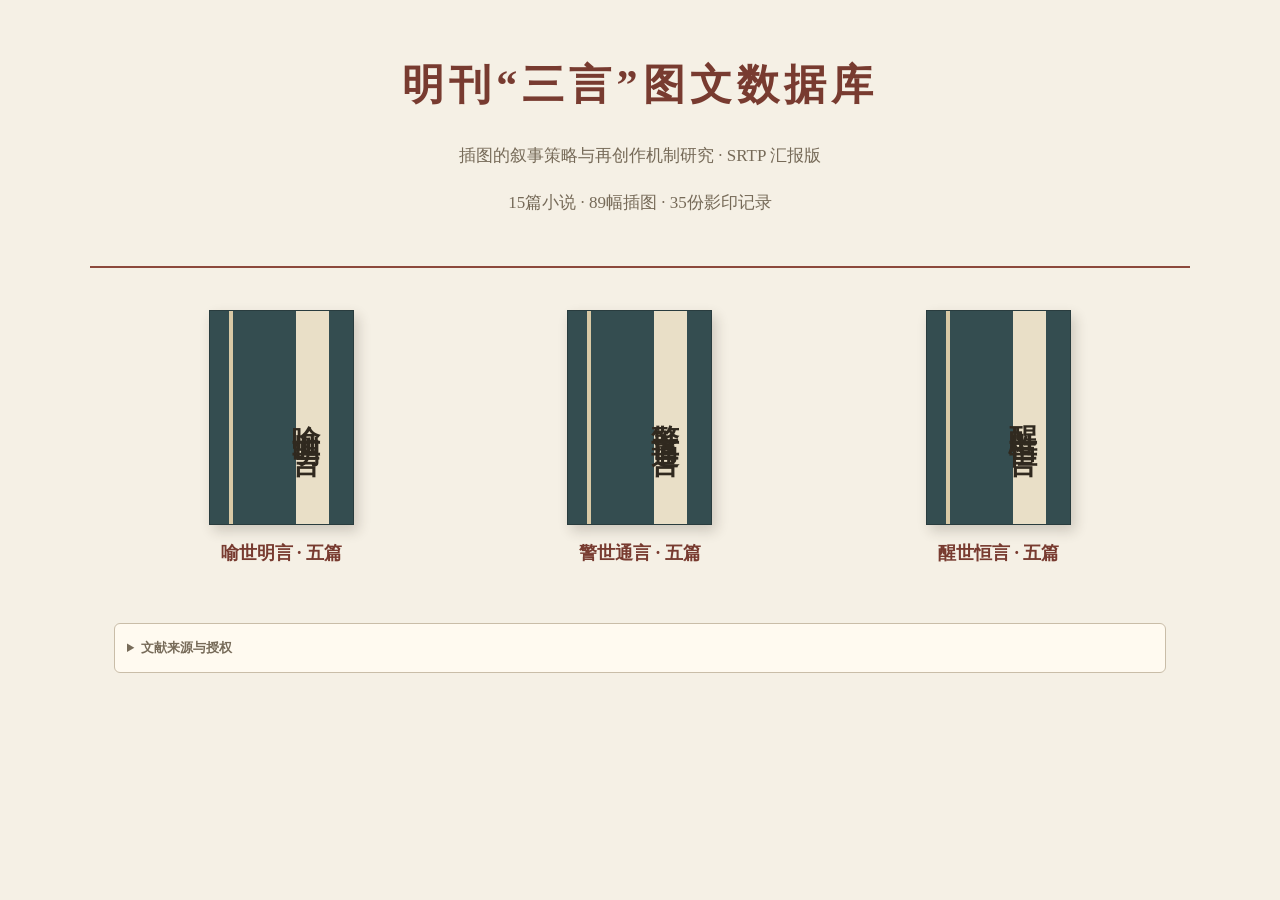
==== index.html @ 22da7fe9 "Remove remote facsimile reading embeds and links" ====
<!doctype html><html lang="zh-CN"><meta charset="utf-8"><meta name="viewport" content="width=device-width,initial-scale=1"><title>明刊三言图文数据库 · 汇报版</title><style>body{margin:0;background:#f5f0e5;color:#30291f;font:17px/1.8 Georgia,"Songti SC",SimSun,serif}header,main,footer{max-width:1200px;margin:auto;padding:24px}header{border-bottom:2px solid #8c493c}h1,h2,h3{color:#783b30}a{color:#783b30}details{border:1px solid #c9bda8;border-radius:6px;margin:12px 0;padding:12px;background:#fffaf0}summary{cursor:pointer;font-weight:bold} .gallery{display:grid;grid-template-columns:repeat(auto-fit,minmax(min(100%,300px),1fr));gap:16px}.plate{border:1px solid #d5c8b4;padding:12px;min-width:0}.plate img{width:100%;height:320px;object-fit:contain;background:#eee7d8}dl{font-size:14px}dt{font-weight:bold;float:left;clear:left;margin-right:8px}dd{margin:0 0 4px;overflow-wrap:anywhere}pre{white-space:pre-wrap;font:inherit;max-height:65vh;overflow:auto}nav a{margin-right:16px} .compare{display:flex;gap:12px;flex-wrap:wrap}.compare figure{flex:1;min-width:240px;margin:0}.compare img{width:100%;height:480px;object-fit:contain}select{max-width:100%;padding:8px} body{max-width:1100px;margin:auto} .story{scroll-margin-top:12px} .story>summary{font-size:20px} .compare img{height:350px} .notice{font-size:14px} .plate img{height:250px} main{display:grid;grid-template-columns:repeat(3,minmax(0,1fr));gap:24px;align-items:start}header{text-align:center;padding:48px 20px 30px}header h1{font-size:clamp(26px,4vw,42px);letter-spacing:.12em;margin:0}header p{color:#766a58}details.book{border:0;background:transparent;padding:0;margin:0}details.book>summary{list-style:none;display:flex;align-items:center;flex-direction:column;gap:12px;padding:18px;cursor:pointer}details.book>summary::-webkit-details-marker{display:none}.cover{display:flex;align-items:center;justify-content:center;writing-mode:vertical-rl;letter-spacing:.25em;font-size:28px;color:#30291f;background:linear-gradient(90deg,#344d50 0 13%,#d9c9a5 13% 16%,#344d50 16% 60%,#e9dfc7 60% 83%,#344d50 83%);width:145px;height:215px;box-shadow:4px 6px 12px #30291f33;border:1px solid #293c3e;padding-left:48px;box-sizing:border-box}.booklabel{font-size:18px;color:#783b30}.book[open]{grid-column:1/-1}.book[open]>summary{flex-direction:row;justify-content:center}.book[open] .cover{width:60px;height:88px;font-size:15px;padding-left:17px}.story{background:#fffdf7;padding:18px;border-color:#ded3bf}.story>summary{color:#783b30}.story details{border:0;border-top:1px solid #e4dac9;background:transparent;border-radius:0;padding:12px 0}.story pre{max-height:none;line-height:2.05;letter-spacing:.025em;margin:18px auto;max-width:780px;overflow:visible}.credits{grid-column:1/-1;font-size:13px;color:#776b59}.gallery img,.compare img{cursor:zoom-in}dialog{border:0;background:#fffaf0;max-width:94vw;max-height:94vh;padding:12px}dialog img{max-width:88vw;max-height:85vh;object-fit:contain}dialog::backdrop{background:#000a}@media(max-width:600px){main{gap:6px;padding:12px}.cover{width:85px;height:130px;font-size:18px;padding-left:27px}.booklabel{font-size:13px}details.book>summary{padding:5px}.story{padding:10px}}</style><header><h1>明刊“三言”图文数据库</h1><p>插图的叙事策略与再创作机制研究 · SRTP 汇报版</p><p>15篇小说 · 89幅插图 · 35份影印记录</p></header><main><details class="book"><summary><span class="cover">喻世明言</span><span class="booklabel">喻世明言 · 五篇</span></summary><details class="story"><summary>蒋兴哥重会珍珠衫</summary><details open=""><summary>电子正文</summary><pre>仕至千鍾非貴，年過七十常稀，浮名身後有誰知？萬事空花遊戲。休逞少年狂蕩，莫貪花酒便宜。脫離煩惱是和非，隨分安閑得意。

這首詞名為《西江月》，是勸人安分守己，隨緣作樂，莫為「酒」、「色」、「財」、「氣」四字，損卻精神，虧了行止。求快活時非快活，得便宜處失便宜。說起那四字中，總到不得那「色」字利害。眼是情媒，心為慾種。起手時，牽腸掛肚；過後去，喪魄銷魂。假如牆花路柳，偶然適興，無損於事；若是生心設計，敗俗傷風，只圖自己一時歡樂，卻不顧他人的百年恩義－－假如你有嬌妻愛妾，別人調戲上了，你心下如何？古人有四句道得好：

人心或可昧，天道不差移。我不淫人婦，人不淫我妻。

看官，則今日我說「珍珠衫」這套詞話，可見果報不爽，好教少年子弟做個榜樣。

話中單表一人，姓蔣名德，小字興哥，乃湖廣襄陽府棗陽縣人氏。父親叫做蔣世澤，從小走熟廣東做客買賣。因為喪了妻房羅氏，止遺下這興哥，年方九歲，別無男女，這蔣世澤割捨不下，又絕不得廣東的衣食道路，千思百計，無可奈何，只得帶那九歲的孩子同行作伴，就教他學些乖巧。這孩子雖則年小，生得：

眉清目秀，齒白唇紅，行步端莊，言辭敏捷。聰明賽過讀書家，伶俐不輸長大漢。人人喚做粉孩兒，個個羨他無價寶。

蔣世澤怕人妒忌，一路上不說是嫡親兒子，只說是內侄羅小官人。原來羅家也是走廣東的，蔣家只走得一代，羅家倒走過三代了。那邊客店牙行，都與羅家世代相識，如自己親眷一般。這蔣世澤做客，起頭也還是丈人羅公領他走起的；因羅家近來屢次遭了屈官司，家道消乏，好幾年不曾走動。這些客店牙行見了蔣世澤，那一遍不動問羅家消息，好生牽掛！今番見蔣世澤帶個孩子到來，問知是羅家小官人，且是生得十分清秀，應對聰明，想著他祖父三輩交情，如今又是第四輩了，那一個不歡喜。

閒話休題。卻說蔣興哥跟隨父親做客，走了幾遍，學得伶俐乖巧，生意行中，百般都會，父親也喜不自勝。何期到一十七歲上，父親一病身亡。且喜剛在家中，還不做客途之鬼。興哥哭了一場，免不得揩乾淚眼，整理大事。殯殮之外，做些功德超度，自不必說。七七四十九日內，內外宗親，都來弔孝。本縣有個王公，正是興哥的新岳丈，也來上門祭奠。少不得蔣門親戚陪侍敘話，中間說起：興哥少年老成，這般大事，虧他獨力支持。因話隨話間，就有人攛掇道：「王老親翁，如今令愛也長成了，何不乘凶完配，教他夫婦作伴，也好過日。」王公未肯應承，當日相別去了。眾親戚等安葬事畢，又去攛掇興哥。興哥初時也不肯，卻被攛掇了幾番，自想孤身無伴，只得應允。央原媒人往王家去說，王公只是推辭，說道：「我家也要備些薄薄妝奩，一時如何來得？況且孝未期年，於禮有礙。便要成親，且待小祥之後再議。」媒人回話，興哥見他說得正理，也不相強。

光陰如箭，不覺周年已到。興哥祭過了父親靈位，換去粗麻衣服，再央媒人王家去說，方纔依允。不隔幾日，六禮完備，娶了新婦進門。有《西江月》為證：

孝幕翻成紅幕，色衣換去麻衣。畫樓結綵燭光輝，和巹花筵齊備。那羨妝奩富盛，難求麗色嬌妻。今宵雲雨足歡娛，來日人稱恭喜。

說這新婦是王公最幼之女，小名喚做三大兒；因他是七月七日生的，又喚做三巧兒。王公先前嫁過的兩個女兒，都是出色標致的。棗陽縣中，人人稱羨，造出四句口號，道是：

『天下婦人多，王家美色寡。有人娶著他，勝似為駙馬。』

常言道：『做買賣不著，只一時；討老婆不著，是一世。』若干官宦大戶人家，單揀門戶相當，或是貪他嫁資豐厚，不分皂白，定了親事。後來娶下一房奇醜的媳婦，十親九眷面前，出來相見，做公婆的好沒意思。又且丈夫心下不喜，未免私房走野。偏是醜婦極會管老公，若是一般見識的，便要反目；若使顧惜體面，讓他一兩遍，他就做大起來。有此數般不妙，所以蔣世澤聞知王公慣生得好女兒，從小便送過財禮，定下他幼女與兒子為婚。今日娶過門來，果然嬌姿艷質，說起來，比他兩個姊兒加倍標致。正是：

吳宮西子不如，楚國南威難賽。若比水月觀音，一樣燒香禮拜。

蔣興哥人才本自齊整，又娶得這房美色的渾家，分明是一對玉人，良工琢就，男歡女愛，比別個夫妻更勝十分。三朝之後，依先換了些淺色衣服，只推制中，不與外事，專在樓上與渾家成雙捉對，朝暮取樂。真個行坐不離，夢魂作伴。自古苦日難熬，歡時易過，暑往寒來，早已孝服完滿。起靈除孝，不在話下。

興哥一日間想起父親存日廣東生理，如今擔閣三年有餘了，那邊還放下許多客帳，不曾取得。夜間與渾家商議，欲要去走一遭。渾家初時也答應道「該去」，後來說到許多路程，恩愛夫妻，何忍分離？不覺兩淚交流。興哥也自割捨不得，兩下淒慘一場，又丟開了。如此已非一次。

光陰荏苒，不覺又捱過了二年。那時興哥決意要行，瞞過了渾家，在外面暗暗收拾行李。揀了個上吉的日期，五日前方對渾家說知，道：「常言『坐吃山空』，我夫妻兩口，也要成家立業，終不然拋了這行衣食道路？如今這二月天氣不寒不暖，不上路更待何時？」渾家料是留他不住了，只得問道：「丈夫此去幾時可回？」興哥道：「我這番出外，甚不得已，好歹一年便回，寧可第二遍多去幾時罷了。」渾家指著樓前一棵椿樹道：「明年此樹發芽，便盼著官人回也。」說罷，淚下如雨。興哥把衣袖替他揩拭，不覺自己眼淚也掛下來。兩下里怨離惜別，分外恩情，一言難盡。

到第五日，夫婦兩個啼啼哭哭，說了一夜的說話，索性不睡了。五更時分，興哥便起身收拾，將祖遺下的珍珠細軟，都交付與渾家收管。自己只帶得本錢銀兩、帳目底本及隨身衣服、鋪陳之類，又有預備下送禮的人事，都裝疊得停當。原有兩房家人，只帶一個後生些的去；留一個老成的在家，聽渾家使喚，買辦日用。兩個婆娘，專管廚下。又有兩個丫頭，一個叫晴雲，一個叫暖雪，專在樓中伏侍，不許遠離。吩咐停當了，對渾家說道：「娘子耐心度日。地方輕薄子弟不少，你又生得美貌，莫在門前窺瞰，招風攬火。」渾家道：「官人放心，早去早回。」兩下掩淚而別。正是：

世上萬般哀苦事，無非死別與生離。

興哥上路，心中只想著渾家，整日的不瞅不睬。不一日，到了廣東地方，下了客店。這夥舊時相識，都來會面，興哥送了些人事，排家的治酒接風，一連半月二十日，不得空閑。興哥在家時，原是淘虛了身子，一路受些勞碌，到此未免飲食不節，得了個瘧疾，一夏不好，秋間轉成水痢。每日請醫切脈，服藥調治，直延到秋盡，方得安痊。把買賣都擔閣了，眼見得一年回去不成。正是：

只為蠅頭微利，拋卻鴛被良緣。

興哥雖然想家，到得日久，索性把念頭放慢了。

不題興哥做客之事。且說這裏渾家王三巧兒，自從那日丈夫吩咐了，果然數月之內，目不窺戶，足不下樓。光陰似箭，不覺殘年將盡，家家戶戶，鬧轟轟的暖火盆，放爆竹，吃合家歡耍子。三巧兒觸景傷情，思想丈夫，這一夜好生淒楚！正合古人的四句詩，道是：

臘盡愁難盡，春歸人未歸。朝來嗔寂寞，不肯試新衣。

明日正月初一日，是個歲朝。晴雲、暖雪兩個丫頭，一力勸主母在前樓去看看街坊景象。原來蔣家住宅前後通連的兩帶樓房，第一帶臨著大街，第二帶方做臥室，三巧兒閒常只在第二帶中坐臥。這一日被丫頭們攛掇不過，只得從邊廂裏走過前樓，吩咐推開窗子，把帘兒放下，三口兒在帘內觀看。這日街坊上好不鬧雜！三巧兒道：「多少東行西走的人，偏沒個賣卦先生在內；若有時，喚他來卜問官人消息也好。」晴雲道：「今日是歲朝，人人要閑耍的，那個出來賣卦？」暖雪叫道：「娘限在我兩個身上，五日內包喚一個來占卦便了。」

到初四日早飯過後，暖雪下樓小解，忽聽得街上噹噹的敲響。響的這件東西，喚做「報君知」，是瞎子賣卦的行頭。暖雪等不及解完，慌忙檢了褲腰，跑出門外，叫住了瞎先生，撥轉腳頭，一口氣跑上樓來，報知主母。三巧兒吩咐：「喚在樓下坐啟內坐著，討他課錢。」通陳過了，走下樓梯，聽他剖斷。那瞎先生占成一卦，問是何用。那時廚下兩個婆娘，聽得熱鬧，也都跑將來了，替主母傳語道：「這卦是問行人的。」瞎先生道：「可是妻問夫麼？」婆娘道：「正是。」先生道：「青龍治世，財爻發動。若是妻問夫，行人在半途，金帛千箱有，風波一點無。青龍屬木，木旺於春，立春前後，已動身了。月盡月初，必然回家，更兼十分財采。」三巧兒叫買辦的，把三分銀子打發他去，歡天喜地，上樓去了。真所謂「望梅止渴」、「畫餅充饑」。

大凡人不做指望，倒也不在心上；一做指望，便癡心妄想，時刻難過。三巧兒只為信了賣卦先生之語，一心只想丈夫回來，從此時常走向前樓，在帘內東張西望。直到二月初旬，椿樹抽芽，不見些兒動靜。三巧兒思想丈夫臨行之約，愈加心慌，一日幾遍，向外探望。也是合當有事，遇著這個俊俏後生。正是：

有緣千里能相會，無緣對面不相逢。

這個俊俏後生是誰？原來不是本地，是徽州新安縣人氏，姓陳名商，小名叫做大喜哥，後來改口呼為大郎。年方二十四歲，且是生得一表人物，雖勝不得宋玉、潘安，也不在兩人之下。這大郎也是父母雙亡，湊了二三千金本錢，來走襄陽販糴些米豆之類，每年常走一遍。他下處自在城外，偶然這日進城來，要到大市街汪朝奉典鋪中問個家信。那典鋪正在蔣家對門，因此經過。你道怎生打扮？頭上帶一頂蘇樣的百柱騣帽，身上穿一件魚肚白的湖紗道袍，又恰好與蔣興哥平昔穿著相像。三巧兒遠遠瞧見，只道是他丈夫回了，揭開帘子，定睛而看。陳大郎抬頭，望見樓上一個年少的美婦人，目不轉睛的，只道心上歡喜了他，也對著樓上丟個眼色。誰知兩個都錯認了。三巧兒見不是丈夫，羞得兩頰通紅，忙忙把窗兒拽轉，跑在後樓，靠著牀沿上坐地，兀自心頭突突的跳一個不住。誰知陳大郎的一片精魂，早被婦人眼光兒攝上去了。回到下處，心心念念的放他不下，肚裏想道：「家中妻子，雖是有些顏色，怎比得婦人一半？欲待通個情款，爭奈無門可入。若得謀他一宿，就消花這些本錢，也不枉為人在世。」嘆了幾口氣，忽然想起大市街東巷，有個賣珠子的薛婆，曾與他做過交易。這婆子能言快語，況且日逐串街走巷，那一家不認得？須是與他商議，定有道理。

這一夜翻來覆去，勉強過了。次日起個清早，只推有事，討些涼水梳洗，取了一百兩銀子，兩大錠金子，急急的跑進城來。這叫做：

欲求生受用，須下死工夫。

陳大郎進城，一逕來到大市街東巷，去敲那薛婆的門。薛婆蓬著頭，正在天井裏揀珠子，聽得敲門，一頭收過珠包，一頭問道：「是誰？」纔聽說出「徽州陳」三字，慌忙開門請進，道：「老身未曾梳洗，不敢為禮了。大官人起得好早！有何貴幹？」陳大郎道：「特特而來，若遲時，怕不相遇。」薛婆道：「可是作成老身出脫些珍珠首飾麼？」陳大郎道：「珠子也要買，還有大買賣作成你。」薛婆道：「老身除了這一行貨，其餘都不熟慣。」陳大郎道：「這裏可說得話麼？」薛婆便把大門關上，請他到小閣兒坐著，問道：「大官人有何吩咐？」大郎見四下無人．便向衣袖裏摸出銀子，解開布包，攤在桌上，道：「這一百兩白銀，乾娘收過了，方纔敢說。」婆子不知高低，那里肯受。大郎道：「莫非嫌少？」慌忙又取出黃燦燦的兩錠金子，也放在桌上，道：「這十兩金子，一並奉納。若乾娘再不收時，便是故意推調了。今日是我來尋你，非是你來求我。只為這樁大買賣，不是老娘成不得，所以特地相求。便說做不成時，這金銀你只管受用；終不然我又來取討，日後再沒相會的時節了？我陳商不是恁般小樣的人！」看官，你說從來做牙婆的那個不貪錢鈔？見了這般黃白之物，如何不動火？薛婆當時滿臉堆下笑來，便道：「大官人休得錯怪，老身一生不曾要別人一厘一毫不明不白的錢財。今日既承大官人吩咐，老身權且留下；若是不能效勞，依舊奉納。」說罷，將金錠放銀包內，一齊包起，叫聲：「老身大膽了。」拿向臥房中藏過，忙踅出來，道：「大官人，老身且不敢稱謝，你且說甚麼買賣，用著老身之處？」大郎道：「急切要尋一件救命之寶，是處都無；只大市街上一家人家方有，特央乾娘去借借。」婆子笑將起來道：「又是作怪！老身在這條巷中住過二十多年，不曾聞大市街有甚救命之寶。大官人你說，有寶的還是誰家？」大郎道：「敝鄉里汪三朝奉典鋪對門高樓子內是何人之宅？」婆子想了一回，道：「這是本地蔣興哥家裏。他男子出外做客，一年多了，只有女眷在家。」大郎道：「我這救命之寶，正要問他女眷借借。」便把椅兒掇近了婆子身邊，向他訴出心腹，如此如此。婆子聽罷，連忙搖首道：「此事大難！蔣興哥新娶這房娘子，不上四年，夫妻兩個如魚似水，寸步不離。如今沒奈何出去了，這小娘子足不下樓，甚是貞節。因興哥做人有些古怪，容易嗔嫌，老身輩從不曾上他的階頭。連這小娘子面長面短，老身還不認得，如何應承得此事？方纔所賜，是老身薄福，受用不成了。」陳大郎聽說，慌忙雙膝跪下。婆子去扯他時，被他兩手拿住衣袖，緊緊按定在椅上，動彈不得。口裏說：「我陳商這條性命，都在乾娘身上。你是必思量個妙計，作成我入馬，救我殘生。事成之日，再有白金百兩相酬。若是推阻，即今便是個死。」慌得婆子沒理會處，連聲應道：「是，是，莫要折殺老身，大官人請起，老身有話講。」陳大郎方纔起身，拱手道：「有何妙策，作速見教。」薛婆道：「此事須從容圖之，只要成就，莫論歲月。若是限時限日，老身決難奉命。」陳大郎道：「若果然成就，便遲幾日何妨？只是計將支出？」薛婆道：「明日不可太早，不可太遲，早飯後，相約在汪三朝奉典鋪中相會。大官人可多帶銀兩，只說與老身做買賣，其間自有道理。若是老身這兩隻腳跨進得蔣家門時，便是大官人的造化。大官人便可急回下處，莫在他門首盤桓，被人識破，誤了大事。討得三分機會，老身自來回覆。」陳大郎道：「謹依尊命。」唱了個肥喏，欣然開門而去。正是：

未曾滅項興劉，先見築壇拜將。

當日無話。到次日，陳大郎穿了一身齊整衣服，取上三四百兩銀子，放在個大皮匣內，喚小郎背著，跟隨到大市街汪家典鋪來。瞧見對門樓窗緊閉，料是婦人不在，便與管典的拱了手，討個木凳兒坐在門前，向東而望。不多時，只見薛婆抱著一個篾絲箱兒來了。陳大郎喚住，問道：「箱內何物？」薛婆道：「珠寶首飾，大官人可用麼？」大郎道：「我正要買。」薛婆進了典鋪，與管典的相見了，叫聲聒噪，便把箱兒打開。內中有十來包珠子，又有幾個小匣兒，都盛著新樣簇花點翠的首飾，奇巧動人，光燦奪目。陳大郎揀幾弔極粗極白的珠子，和那些簪珥之類，做一堆兒放著，道：「這些我都要了。」婆子便把眼兒瞅著，說道：「大官人要用時盡用，只怕不肯出這樣大價錢。」陳大郎已自會意，開了皮匣，把這些銀兩白華華的，攤做一臺，高聲的叫道：「有這些銀子，難道買你的貨不起。」此時鄰舍閑漢已自走過七八個人，在鋪前站著看了。婆子道：「老身取笑，豈敢小覷大官人。這銀兩須要仔細，請收過了，只要還得價錢公道便好。」兩下一邊的討價多，一邊的還錢少，差得天高地遠。那討價的一口不移。這裏陳大郎拿著東西，又不放手，又不增添，故意走出屋檐，件件的翻覆認看，言真道假、彈斤估兩的在日光中烜耀。惹得一市人都來觀看，不住聲的有人喝采。婆子亂嚷道：「買便買，不買便罷，只管擔閣人則甚！」陳大郎道：「怎麼不買？」兩個又論了一番價。正是：

只因酬價爭錢口，驚動如花似玉人。

王三巧兒聽得對門喧嚷，不覺移步前樓，推窗偷看。只見珠光閃爍，寶色輝煌，甚是可愛。又見婆子與客人爭價不定，便吩咐丫鬟去喚那婆子，借他東西看看。晴雲領命，走過街去，把薛婆衣袂一扯，道：「我家娘請你。」婆子故意問道：「是誰家？」晴雲道：「對門蔣家。」婆子把珍珠之類，劈手奪將過來，忙忙的包了，道：「老身沒有許多空閑與你歪纏！」陳大郎道：「再添些賣了罷。」婆子道：「不賣，不賣！像你這樣價錢，老身賣去多時了。」一頭說，一頭放入箱兒裏，依先關鎖了，抱著便走。晴雲道：「我替你老人家拿罷。」婆子道：「不消。」頭也不回，逕到對門去了。陳大郎心中暗喜，也收拾銀兩，別了管典的，自回下處。正是：

眼望捷旌旗，耳聽好消息。

晴雲引薛婆上樓，與三巧兒相見了。婆子看那婦人，心下想道：「真天人也！怪不得陳大郎心迷，若我做男子，也要渾了。」當下說道：「老身久聞大娘賢慧，但恨無緣拜識。」三巧兒問道：「你老人家尊姓？」婆子道：「老身姓薛，只在這裏東巷住，與大娘也是個鄰里。」三巧兒道：「你方纔這些東西，如何不賣？」婆子笑道：「若不賣時，老身又拿出來怎的？只笑那下路客人，空自一表人才，不識貨物。」說罷便去開了箱兒，取出幾件簪珥，遞與那婦人看，叫道：「大娘，你道這樣首飾，便工錢也費多少！他們還得忒不像樣，教老身在主人家面前，如何告得許多消乏？」又把幾串珠子提將起來，道：「這般頭號的貨，他們還做夢哩。」三巧兒問了他討價還價，便道：「真個虧你些兒。」婆子道：「還是大家寶眷，見多識廣，比男子漢眼力，到勝十倍。」三巧兒喚丫鬟看茶，婆子道：「不擾茶了。老身有件要緊的事，欲往西街走走，遇著這個客人，纏了多時，正是：『買賣不成，耽誤工程』。這箱兒連鎖放在這裏，權煩大娘收拾。老身暫去，少停就來。」說罷，便走。三巧兒叫晴雲送他下樓，出門向西去了。

三巧兒心上愛了這幾件東西，專等婆子到來酬價，一連五日不至。到第六日午後，忽然下一場大雨。雨聲未絕，砰砰的敲門聲響。三巧兒喚丫鬟開看，只見薛婆衣衫半濕，提個破傘進來，口兒道：「睛乾不肯走，直待雨淋頭。」

把傘兒放在樓梯邊，走上樓來萬福道：「大娘，前晚失信了。」三巧兒慌忙答禮道：「這幾日在那里去了？」婆子道：「小女托賴新添了個外孫。老身去看看，留住了幾日，今早方回。半路上下起雨來，在一個相識人家借得把傘，又是破的，卻不是晦氣！」三巧兒道：「你老人家幾個兒女？」婆子道：「只一個兒子，完婚過了。女兒到有四個，這是我第四個了，嫁與徽州朱八朝奉做偏房，就在這北門外開鹽店的。」三巧兒道：「你老人家女兒多，不把來當事了。本鄉本土少什麼一夫一婦的，怎捨得與異鄉人做小？」婆子道：「大娘不知，到是異鄉人有情懷。雖則偏房，他大娘子只在家裏，小女自在店中，呼奴使婢，一般受用。老身每遍去時，他當個尊長看待，更不怠慢。如今養了個兒子，愈加好了。」三巧兒道：「也是你老人家造化，嫁得著。」說罷，恰好晴雲討茶上來，兩個吃了。婆子道：「今日雨天沒事，老身大膽，敢求大娘的首飾一看，看些巧樣兒在肚裏也好。」三巧兒道：「也只是平常生活，你老人家莫笑話。」就取一把鑰匙，開了箱籠，陸續搬出許多釵、鈿、纓絡之類。薛婆看了，誇美不盡，道：「大娘有恁般珍異，把老身這幾件東西，看不在眼了。」三巧兒道：「好說，我正要與你老人家請個實價。」婆子道：「娘子是識貨的，何消老身費嘴。」三巧兒把東西檢過，取出薛婆的篾絲箱兒來，放在桌上，將鑰匙遞與婆子道：「你老人家開了，檢看個明白。」婆子道：「大娘忒精細了。」當下開了箱兒，把東西逐件搬出。三巧兒品評價錢，都不甚遠。婆子並不爭論，歡歡喜喜的道：「恁地，便不枉了人。老身就少賺幾貫錢，也是快活的。」三巧兒道：「只是一件，目下湊不起價錢，只好現奉一半。等待我家官人回來，一並清楚。他也只在這幾日回了。」婆子道：「便遲幾日，也不妨事。只是價錢上相讓多了，銀水要足紋的。」三巧兒道：「這也小事。」便把心愛的幾件首飾及珠子收起，喚晴雲取杯見成酒來，與老人家坐坐。

婆子道：「造次如何好攪擾？」三巧兒道：「時常清閑，難得你老人家到此，作伴扳話。你老人家若不嫌怠慢，時常過來走走。」婆子道：「多謝大娘錯愛，老身家裏當不過嘈雜，像宅上又忒清閑了。」三巧兒道：「你家兒子做甚生意？」婆子道：「也只是接些珠寶客人，每日的討酒討漿，刮的人不耐煩。老身虧殺各宅們走動，在家時少，還好。若只在六尺地上轉，怕不燥死了人。」三巧兒道：「我家與你相近，不耐煩時，就過來閒話。」婆子道：「只不敢頻頻打攪。」三巧兒道：「老人家說那里話。」

只見兩個丫鬟輪番的走動，擺了兩副杯著，兩碗臘雞，兩碗臘肉，兩碗鮮魚，連果碟素菜共一十六個碗。婆子道：「如何盛設！」三巧兒道：「見成的，休怪怠慢。」說罷，斟酒遞與婆子，婆子將杯回敬，兩下對坐而飲。原來三巧兒酒量儘去得，那婆子又是酒壺酒甕，吃起酒來，一發相投了，只恨會面之晚。那日直吃到傍晚。剛剛雨止，婆子作謝要回。三巧兒又取出大銀鍾來，勸了幾鍾，又陪他吃了晚飯，說道：「你老人家再寬坐一時，我將這一半價錢付你去。」婆子道：「天晚了。大娘請自在，不爭這一夜兒，明日卻來領罷。連這篾絲箱兒，老身也不拿去了，省得路上泥滑滑的不好走。」三巧兒道：「明日專專望你。」婆子作別下樓，取了破傘，出門去了。正是：

世間只有虔婆嘴，哄動多多少少人。

卻說陳大郎在下處呆等了幾日，並無音信。見這日天雨，料是婆子在家，拖泥帶水的進城來問個消息，又不相值。自家在酒肆中吃了三杯，用了些點心。又到薛婆門首打聽，只是未回。看看天晚，卻待轉身，只見婆子一臉春色，腳略斜的走入巷來。陳大郎迎著他，作了揖，問道：「所言如何？」婆子搖手道：「尚早。如今方下種，還沒有發芽哩。再隔五六年，開花結果，纔到得你口。你莫在此探頭探腦，老娘不是管閑事的。」陳大郎見他醉了，只得轉去。

次日，婆子買了些時新果子、鮮雞、魚、肉之類，喚個廚子安排停當，裝做兩個盒子，又買一甕上好的釅酒，央間壁小二挑了，來到蔣家門首。三巧兒這日不見婆子到來，正教晴雲開門出來探望，恰好相遇。婆子教小二挑在樓下，先打發他去了。晴雲已自報知主母。三巧兒把婆子當個貴客一般，直到樓梯口邊迎他上去。婆子千恩萬謝的福了一回，便道：「今日老身偶有一杯水酒，將來與大娘消遣。」三巧兒道：「到要你老人家賠鈔，不當受了。」婆子央兩個丫鬟搬將上來，擺做一桌子。三巧兒道：「你老人家忒迂闊了，恁般大弄起來。」婆子笑道：「小戶人家，備不出甚麼好東西，只當一茶奉獻。」晴雲便去取杯箸，暖雪便吹起水火爐來。霎時酒暖，婆子道：「今日是老身薄意，還請大娘轉坐客位。」三巧兒道：「雖然相擾，在寒舍豈有此理？」兩下謙讓多時，薛婆只得坐了客席。這是第三次相聚，更覺熟分了。

飲酒中間，婆子問道：「官人出外好多時了，還不回，虧他撇得大娘下。」三巧兒道：「便是，說過一年就轉，不知怎地擔閣了？」婆子道：「依老身說，放下了恁般如花似玉的娘子，便博個堆金積玉也不為罕。」婆子又道：「大凡走江湖的人，把客當家，把家當客。比如我第四個女婿朱八朝奉，有了小女，朝歡暮樂，那里想家？或三年四年纔回一遍，住不上一兩個月，又來了。家中大娘子替他擔孤受寡，那曉得他外邊之事？」三巧兒道：「我家官人到不是這樣人。」婆子道：「老身只當閒話講，怎敢將天比地？」當日兩個猜謎擲色，吃得酩酊而別。

第三日，同小二來取家火，就領這一半價錢。三巧又留他吃點心。從此以後，把那一半賒錢為由，只做問興哥的消息，不時行走。這婆子俐齒伶牙，能言快語，又半癡不顛的慣與丫鬟們打諢，所以上下都歡喜他。三巧兒一日不見他來，便覺寂寞，叫老家人認了薛婆家裏，早晚常去請他，所以一發來得勤了。世間有四種人惹他不得，引起了頭，再不好絕他。是那四種？游方僧道、乞丐、閒漢、牙婆。上三種人猶可，只有牙婆是穿房入戶的，女眷們怕冷靜時，十個九個到要扳他來往。今日薛婆本是個不善之人，一般甜言軟語，三巧兒遂與他成了至交，時刻少他不得。正是：

畫虎畫皮難畫骨，知人知面不知心。

陳大郎幾遍討個消息，薛婆只回言尚早。其時五月中旬，天漸炎熱。婆子在三巧兒面前，偶說起家中蝸窄，又是朝西房子，夏月最不相宜，不比這樓上高廠風涼。三巧兒道：「你老人家若撇得家下，到此過夜也好。」婆子道：「好是好，只怕官人回來。」三巧兒道：「他就回，料道不是半夜三更。」婆子道：「大娘不嫌蒿惱，老身慣是掗相知的，只今晚就取鋪陳過來，與大娘作伴，何如？」三巧兒道：「鋪陳儘有，也不須拿得。你老人家回覆家裏一聲，索性在此過了一夏家去不好？」婆子真個對家裏兒子媳婦說了，只帶個梳匣兒過來。三巧兒道：「你老人家多事，難道我家油梳子也缺了，你又帶來怎地？」婆子道：「老身一生怕的是同湯洗臉，合具梳頭。大娘怕沒有精緻的梳具，老身如何敢用？其他姐兒們的，老身也怕用得，還是自家帶了便當。只是大娘吩咐在那一門房安歇？」三巧兒指著牀前一個小小藤榻兒，道：「我預先排下你的臥處了，我兩個親近些，夜間睡不著好講些閒話。」說罷，檢出一頂青紗帳來，教婆子自家掛了，又同吃了一會酒，方纔歇息。兩個丫鬟原在牀前打舖相伴，因有了婆子，打發他在間壁房裏去睡。

從此為始，婆子日間出去串街做買賣，黑夜便到蔣家歇宿。時常攜壺挈榼的殷勤熱鬧，不一而足。牀榻是丁字樣鋪下的，雖隔著帳子，卻像是一頭同睡。夜間絮絮叼叼，你問我答，凡街坊穢褻之談，無所不至。這婆子或時裝醉詐風起來，到說起自家少年時偷漢的許多情事，去勾動那婦人的春心。害得那婦人嬌滴滴一副嫩臉，紅了又白，白了又紅。婆子已知婦人心活，只是那話兒不好啟齒。

光陰迅速，又到七月初七日了，正是三巧兒的生日。婆子清早備下兩盒禮，與他做生。三巧兒稱謝了，留他吃麵。婆子道：「老身今日有些窮忙，晚上來陪大娘，看牛郎織女做親。」說罷自去了。

下得堦頭不幾步，正遇著陳大郎。路上不好講話，隨到個僻靜巷裏。陳大郎攢著兩眉，埋怨婆子道：「乾娘，你好慢心腸！春去夏來，如今又立過秋了。你今日也說尚早，明日也說尚早，卻不知我度日如年。再延捱幾日，他丈夫回來，此事便付東流，卻不活活的害死我也！陰司去少不得與你索命。」婆子道：「你且莫喉急，老身正要相請，來得恰好。事成不成，只在今晚，須是依我而行。」如此如此，這般這般。「全要輕輕悄悄，莫帶累人。」陳大郎點頭道：「好計，好計！事成之後，定當厚報。」說罷，欣然而去。正是：

排成竊玉偷香陣，費盡攜雲握雨心。

卻說薛婆約定陳大郎這晚成事。午後細雨微茫，到晚卻沒有星月。婆子黑暗裏引著陳大郎埋伏在左近，自己卻去敲門。晴雲點個紙燈兒，開門出來。婆子故意把衣袖一摸，說道：「失落了一條臨清汗巾兒。姐姐，勞你大家尋一尋。」哄得晴雲便把燈向街上照去。這里婆子捉個空，招著陳大郎一溜溜進門來，先引他在樓梯背後空處伏著。婆子便叫道：「有了，不要尋了。」晴雲道：「恰好火也沒了，我再去點個來照你。」婆子道：「走熟的路，不消用火。」兩個黑暗裏關了門，摸上樓來。三巧兒問道：「你沒了什麼東西？」婆子袖裏扯出個小帕兒來，道：「就是這個冤家，雖然不值甚錢，是一個北京客人送我的，卻不道：『禮輕人意重。』」三巧兒取笑道：「莫非是你老相交送的表記？」婆子笑道：「也差不多。」當夜兩個耍笑飲酒。婆子道：「酒肴盡多，何不把些賞廚下男女？也教他鬧轟轟，像個節夜。」三巧兒真個把四碗菜，兩壺酒，吩咐丫鬟，拿下樓去。那兩個婆娘，一個漢子，吃了一回，各去歇息，不題。

再說婆子飲酒中間，問道：「官人如何還不回家？」三巧兒道：「便是算來一年半了。」婆子道：「牛郎織女，也是一年一會，你比他到多隔了半年。常言道：一品官，二品客。做客的那一處沒有風花雪月？只苦了家中娘子。」三巧兒嘆了口氣，低頭不語。婆子道：「是老身多嘴了。今夜牛女佳期，只該飲酒作樂，不該說傷情話兒。」說罷，便斟酒去勸那婦人。

約莫半酣，婆子又把酒去勸兩個丫鬟，說道：「這是牛郎織女的喜酒，勸你多吃幾杯，後日嫁個恩愛的老公，寸步不離。」兩個丫鬟被纏不過，勉強吃了，各不勝酒力，東倒西歪。三巧兒吩咐關了樓門，發放他先睡。他兩個自在吃酒。

婆子一頭吃，口裏不住的說囉說皁，道：「大娘幾歲上嫁的？」三巧兒道：「十七歲。」婆子道：「破得身遲，還不吃虧；我是十三歲上就破了身。」三巧兒道：「嫁得恁般早？」婆子道：「論起嫁，到是十八歲了。不瞞大娘說，因是在間壁人家學針指，被他家小官人調誘，一時間貪他生得俊俏，就應承與他偷了。初時好不疼痛，兩三遍後，就曉得快活。大娘你可也是這般麼？」三巧兒只是笑。婆子又道：「那話兒到是不曉得滋昧的到好，嘗過的便丟不下，心坎裏時時發癢。日裏還好，夜間好難過哩。」三巧兒道：「想你在娘家時閱人多矣，虧你怎生充得黃花女兒嫁去？」婆子道：「我的老娘也曉得些影像，生怕出醜，教我一個童女方，用石榴皮、生礬兩昧煎湯，洗過那東西就㾭緊了。我只做張做勢的叫疼，就遮過了。」三巧兒道：「你做女兒時，夜間也少不得獨睡。」婆子道：「還記得在娘家時節，哥哥出外，我與嫂嫂一頭同睡，兩下輪番在肚子上學男子漢的行事。」三巧兒道：「兩個女人做對，有甚好處？」婆子走過三巧兒那邊，挨肩坐了，說道：「大娘，你不知，只要大家知音，一般有趣，也撒得火。」三巧兒舉手把婆子肩胛上打一下，說道：「我不信，你說謊。」婆了見他慾心已動，有心去挑撥他，又道：「老身今年五十二歲了，夜間常癡性發作，打熬不過，虧得你少年老成。」三巧兒道：「你老人家打熬不過，終不然還去打漢子？」婆子道：「敗花枯柳，如今那個要我了？不瞞大娘說，我也有個自取其樂、救急的法兒。」三巧兒道：「你說謊，又是甚麼法兒？」婆子道：「少停到牀上睡了，與你細講。」

說罷，只見一個飛蛾在燈上旋轉，婆子便把扇來一撲，故意撲滅了燈，叫聲：「阿呀！老身自去點個燈來。」便去開樓門。陳大郎已自走上樓梯，伏在門邊多時了。－－都是婆子預先設下的圈套。婆子道：「忘帶個取燈兒去了。」又走轉來，便引著陳大郎到自己榻上伏著。婆子下樓去了一回，復上來道：「夜深了，廚下火種都熄了，怎麼處？」三巧兒道：「我點燈睡慣了，黑魆魆地，好不怕人！」婆子道：「老身伴你一牀睡何如？」三巧兒正要問他救急的法兒，應道：「甚好。」婆子道：「大娘，你先上牀，我關了門就來。」三巧兒先脫了衣服，牀上去了，叫道：「你老人家快睡罷。」婆子應道：「就來了。」卻在榻上拖陳大郎上來，赤條條的㩳在三巧兒牀上去。三巧兒摸著身子，道：「你老人家許多年紀，身上恁般光滑！」那人並不回言，鑽進被裏就捧著婦人做嘴，婦人還認是婆子，雙手相抱。那人驀地騰身而上，就幹起事來。那婦人一則多了盃酒，醉眼朦朧；二則被婆子挑撥，春心飄蕩，到此不暇致詳，憑他輕薄。

一個是閏中懷春的少婦，一個是客邸慕色的才郎。一個打熬許久，如文君初遇相如；一個盼望多時，如必正初諧陳女。分明久旱逢甘雨，勝過他鄉遇故知。

陳大郎是走過風月場的人，顛鸞倒鳳，曲盡其趣，弄得婦人魂不附體。雲雨畢後，三巧兒方問道：「你是誰？」陳大郎把樓下相逢，如此相慕，如此苦央薛婆用計，細細說了：「今番得遂平生，便死瞑目。」婆子走到牀間，說道：「不是老身大膽，一來可憐大娘青春獨宿，二來要救陳郎性命。你兩個也是宿世姻緣，非干老身之事。」三巧兒道：「事已如此，萬一我丈夫知覺，怎麼好？」婆子道：「此事你知我知，只買定了晴雲、暖雪兩個丫頭，不許他多嘴，再有誰人漏洩？在老身身上，管成你夜夜歡娛，一些事也沒有。只是日後不要忘記了老身。」三巧兒到此，也顧不得許多了，兩個又狂蕩起來，直到五更鼓絕，天色將明，兩個兀自不捨。婆子催促陳大郎起身，送他出門去了。

自此無夜不會，或是婆子同來，或是漢子自來。兩個丫鬟被婆子把甜話兒偎他，又把利害話兒嚇他，又教主母賞他幾件衣服，漢子到時，不時把些零碎銀子賞他們買菓兒吃，騙得歡歡喜喜，已自做了一路。夜來明去，一出一入，都是兩個丫鬟迎送，全無阻隔。真個是你貪我愛，如膠似漆，勝如夫婦一般。陳大郎有心要結識這婦人，不時的製辦好衣服、好首飾送他，又替他還了欠下婆子的一半價錢。又將一百兩銀子謝了婆子。往來半年有餘，這漢子約有千金之費。三巧兒也有三十多兩銀子東西，送那婆子。婆子只為圖這些不義之財，所以肯做牽頭。這都不在話下。

古人云：「天下無不散的筵席。」

纔過十五元宵夜，又是清明三月天。

陳大郎思想蹉跎了多時生意，要得還鄉。夜來與婦人說知，兩下恩深義重，各不相捨。婦人到情願收拾了些細軟，跟隨漢子逃走，去做長久夫妻。陳大郎道：「使不得。我們相交始末，都在薛婆肚裏。就是主人家呂公，見我每夜進城，難道沒有些疑惑？況客船上人多，瞞得那個？兩個丫鬟又帶去不得。你丈夫回來，跟究出情由，怎肯干休？娘子權且耐心，到明年此時，我到此，覓個僻靜下處，悄悄通個信兒與你，那時兩口兒同走，神鬼不覺，卻不安穩？」婦人道：「萬一你明年不來，如何？」陳大郎就設起誓來。婦人道：「既然你有真心，奴家也決不相負。你若到了家鄉，倘有便人，托他捎個書信到薛婆處，也教奴家放意。」陳大郎道：「我自用心，不消吩咐。」

又過幾日，陳大郎雇下船隻，裝載糧食完備，又來與婦人作別。這一夜倍加眷戀，兩下說一會，哭一會，又狂蕩一會，整整的一夜不曾合眼。到五更起身，婦人便去開箱，取出一件寶貝，叫做「珍珠衫」，遞與陳大郎道：「這件衫兒，是蔣門祖傳之物，暑天若穿了他，清涼透骨。此去天道漸熱，正用得著。奴家把與你做個記念，穿了此衫，就如奴家貼體一般。」陳大郎哭得出聲不得，軟做一堆。婦人就把衫兒親手與漢子穿下，叫丫鬟開了門戶，親自送他出門，再三珍重而別。詩曰：

昔年含淚別夫郎，今日悲啼送所歡。

堪恨婦人多水性，招來野鳥勝文鸞。

話分兩頭。卻說陳大郎有了這珍珠衫兒，每日貼體穿著，便夜間脫下，也放在被窩中同睡，寸步不離。一路遇了順風，不兩月行到蘇州府楓橋地面。那楓橋是柴米牙行聚處，少不得投個主家脫貨，不在話下。

忽一日，赴個同鄉人的酒席。席上遇個襄陽客人，生得風流標致。那人非別，正是蔣興哥。原來興哥在廣東販了些珍珠、玳瑁、蘇木、沉香之類，搭伴起身。那夥同伴商量，都要到蘇州發賣。興哥久聞得「上說天堂，下說蘇杭」，好個大馬頭所在，有心要去走一遍，做這一回買賣，方纔回去。還是去年十月中到蘇州的。因是隱姓為商，都稱為羅小官人，所以陳大郎更不疑惑。他兩個萍水相逢，年相若，貌相似，談吐應對之間，彼此敬慕。即席間問了下處，互相拜望，兩下遂成知己，不時會面。

興哥討完了客帳，欲待起身，走到陳大郎寓所作別。大郎置酒相待，促膝談心，甚是款洽。 此時五月下旬，天氣炎熱。兩個解衣飲酒，陳大郎露出珍珠衫來。興哥心中駭異，又不好認他的，只誇獎此衫之美。陳大郎恃了相知，便問道：「貴縣大市街有個蔣興哥家，羅兄可認得否？」興哥到也乖巧，回道：「在下出外日多，里中雖曉得有這個人，並不相認。陳兄為何問他？」陳大郎道：「不瞞兄長說，小弟與他有些瓜葛。」便把三巧兒相好之情，告訴了一遍。扯著衫兒看了，眼淚汪汪道：「此衫是他所贈。兄長此去，小弟有封書信，奉煩一寄，明日侵早送到貴寓。」興哥口裏答應道：「當得，當得。」心下沉吟：「有這等異事！現在珍珠衫為證，不是個虛話了。」當下如針刺肚，推故不飲，急急起身別去。回到下處，想了又惱，惱了又想，恨不得學個縮地法兒，頃刻到家。連夜收拾，次早便上船要行。

只見岸上一個人氣吁吁的趕來，卻是陳大郎。親把書信一大包，遞與興哥，叮囑千萬寄去。氣得興哥面如士色，說不得，話不得，死不得，活不得。只等陳大郎去後，把書看時，面上寫道：「此書煩寄大市街東巷薛媽媽家。」興哥性起，一手扯開，卻是八尺多長一條桃紅縐紗汗巾。又有個紙糊長匣兒，內有羊脂玉鳳頭簪一根。書上寫道：「微物二件，煩乾娘轉寄心愛娘子三巧兒親收，聊表記念。相會之期，准在來春。珍重，珍重。」興哥大怒，把書扯得粉碎，撇在河中；提起玉簪在船板上一摜，折做兩段。一念想起道：「我好糊塗！何不留此做個證見也好。」便撿起簪兒和汗巾，做一包收拾，催促開船。

急急的趕到家鄉，望見了自家門首，不覺墮下淚來。想起：「當初夫妻何等恩愛，只為我貪著蠅頭微利，撇他少年守寡，弄出這場醜來，如今悔之何及！」在路上性急，巴不得趕回。及至到了，心中又苦又恨，行一步，懶一步。進得自家門裏，少不得忍住了氣，勉強相見。興哥並無言語，三巧兒自已心虛，覺得滿臉慚愧，不敢殷勤上前扳話。興哥搬完了行李，只說去看看丈人丈母，依舊到船上住了一晚。

次早回家，向三巧兒說道：「你的爹娘同時害病，勢甚危篤。昨晚我只得住下，看了他一夜。他心中只牽掛著你，欲見一面。我已雇下轎子在門首，你可作速回去，我也隨後就來。」三巧兒見丈夫一夜不回，心裏正在疑慮；聞說爹娘有病，卻認真了，如何不慌？慌忙把箱籠上匙鑰遞與丈夫，喚個婆娘跟了，上轎而去。興哥叫住了婆娘，向袖中摸出一封書來，吩咐他送與王公：「送過書，你便隨轎回來。」

卻說三巧兒回家，見爹娘雙雙無恙，吃了一驚。王公見女兒不接而回，也自駭然。在婆子手中接書，拆開看時，卻是休書一紙。上寫道：

「立休書人蔣德，係襄陽府棗陽縣人。從幼憑媒聘定王氏為妻。豈期過門之後，本婦多有過失，正合七出之條。因念夫妻之情，不忍明言，情願退還本宗，聽憑改嫁，並無異言。休書是實。

.mw-parser-output .nianhao-link a,.mw-parser-output .nianhao-link a:visited,.mw-parser-output .nianhao-link a:hover,.mw-parser-output .nianhao-link a:focus,.mw-parser-output .nianhao-link a.new{color:inherit;text-decoration:none}.mw-parser-output .nianhao-link a:hover .nianhao,.mw-parser-output .nianhao-link a:focus .nianhao{border-block-end-style:solid}成化二年　月　日　　手掌為記。」

書中又包著一條桃紅汗巾，一枝打折的羊脂玉鳳頭簪。王公看了，大驚，叫過女兒問其緣故。三巧兒聽說丈夫把他休了，一言不發，啼哭起來。王公氣忿忿的一逕跟到女婿家來。蔣興哥連忙上前作揖，王公回禮，便問道：「賢婿，我女兒是清清白白嫁到你家的，如今有何過失，你便把他休了？須還我個明白。」蔣興哥道：「小婿不好說得，但問令愛便知。」王公道：「他只是啼哭，不肯開口，教我肚裏好悶！小女從幼聰慧，料不到得犯了淫盜。若是小小過失，你可也看老漢薄面，恕了他罷。你兩個是七八歲上定下的夫妻，完婚後並不曾爭論一遍兩遍，且是和順。你如今做客纔回，又不曾住過三朝五日，有什麼破綻落在你眼裏？你直如此狠毒，也被人笑話，說你無情無義。」蔣興哥道：「丈人在上，小婿也不敢多講。家下有祖遺下珍珠衫一件，是令愛收藏，只問他如今在否。若在時，半字休題；若不在，只索休怪了。」王公忙轉身回家，問女兒道：「你丈夫只問你討什麼珍珠衫，你端的拿與何人去了？」那婦人聽得說著了他緊要的關目，羞得滿臉通紅，開不得口，一發號啕大哭起來，慌得王公沒做理會處。王婆勸道：「你不要只管啼哭，實實的說個真情與爹媽知道，也好與你分剖。」婦人那里肯說，悲悲咽咽，哭一個不住。王公只得把休書和汗巾簪子，都付與王婆，教他慢慢的偎著女兒，問他個明白。

王公心中納悶，走在鄰家閒話去了。王婆見女兒哭得兩眼赤腫，生怕苦壞了他，安慰了幾句言語，走往廚房下去暖酒，要與女兒消愁。三巧兒在房中獨坐，想著珍珠衫洩漏的緣故，好生難解！這汗巾簪子，又不知那里來的。沉吟了半晌道：「我曉得了：這折簪是鏡破釵分之意，這條汗巾，分明教我懸梁自盡。他念夫妻之情，不忍明言，是要全我的廉恥。可憐四年恩愛，一旦決絕，是我做的不是，負了丈夫恩情。便活在人間，料沒有個好日，不如縊死，到得乾淨。」說罷，又哭了一回，把個坐兀子填高，將汗巾兜在梁上，正欲自縊。也是壽數未絕，不曾關上房門。恰好王婆暖得一壺好酒走進房來，見女兒安排這事，急得他手忙腳亂，不放酒壺，便上前去拖拽。不期一腳踢翻坐兀子，娘兒兩個跌做一團，酒壺都潑翻了。王婆爬起來，扶起女兒，說道：「你好短見！二十多歲的人，一朵花還沒有開足，怎做這沒下梢的事？莫說你丈夫還有回心轉意的日子，便真個休了，恁般容貌，怕沒人要你？少不得別選良姻，圖個下半世受用。你且放心過日子去，休得愁悶。」王公回家，知道女兒尋死，也勸了他一番，又囑咐王婆用心提防。過了數日，三巧兒沒奈何，也放下了念頭。正是：

夫妻本是同林鳥，大限來時各自飛。

再說蔣興哥把兩條索子，將晴雲、暖雪捆縛起來，拷問情由。那丫頭初時抵賴，吃打不過，只得從頭至尾，細細招將出來，已知都是薛婆勾引，不干他人之事。到明朝，興哥領了一夥人，趕到薛婆家裏，打得他雪片相似，只饒他拆了房子。薛婆情知自己不是，躲過一邊，並沒一人敢出頭說話。興哥見他如此，也出了這口氣。回去喚個牙婆，將兩個丫頭都賣了。樓上細軟箱籠，大小共十六隻，寫三十二條封皮，打叉封了，更不開動。這是甚意兒？只因興哥夫婦，本是十二分相愛的。雖則一時休了，心中好生痛切。見物思人，何忍開看？

話分兩頭說。卻說南京有個吳傑進士，除授廣東潮陽縣知縣，水路上任，打從襄陽經過。不曾帶家小，有心要擇一美妾。一路看了多少女子，並不中意。聞得棗陽縣王公之女，大有顏色，一縣聞名。出五十金財禮，央媒議親。王公到也樂從，只怕前婿有言，親到蔣家，與興哥說知。興哥並不阻當。臨嫁之夜，興哥顧了人夫，將樓上十六個箱籠，原封不動，連匙鑰送到吳知縣船上，交割與三巧兒，當個陪嫁。婦人心上到過意不去。旁人曉得這事，也有誇興哥做人忠厚的，也有笑他癡騃的，還有罵他沒志氣的：正是人心不同。

閒話休題。再說陳大郎在蘇州脫貨完了，回到新安，一心只想著三巧兒。朝暮看了這件珍珠衫，長吁短嘆。老婆平氏心知這衫兒來得蹊蹺，等丈夫睡著，悄悄的偷去，藏在天花板上。陳大郎早起要穿時，不見了衫兒，與老婆取討。平氏那里肯認。急得陳大郎性發，傾箱倒篋的尋個遍，只是不見，便破口罵老婆起來。惹得老婆啼啼哭哭，與他爭嚷。鬧吵了兩三日，陳大郎情懷撩亂，忙忙的收拾銀兩，帶個小郎，再望襄陽舊路而進。

將近棗陽，不期遇了一夥大盜，將本錢盡皆劫去，小郎也被他殺了。陳商眼快，走向船梢舵上伏著，幸免殘生。思想還鄉不得，且到舊寓住下，待會了三巧兒，與他借些東西，再圖恢復。嘆了一口氣，只得離船上岸。

走到棗陽城外主人呂公家，告訴其事，又道：「如今要央賣珠子的薛婆，與一個相識人家借些本錢營運。」呂公道：「大郎不知，那婆子為勾引蔣興哥的渾家，做了些醜事。去年興哥回來，問渾家討什麼『珍珠衫』，原來渾家贈與情人去了，無言回答。興哥當時休了渾家回去，如今轉嫁與南京吳進士做第二房夫人了。那婆子被蔣家打得個片瓦不留，婆子安身不牢，也搬在隔縣去了。」

陳大郎聽得這話，好似一桶冷水沒頭淋下，這一驚非小。當夜發寒發熱，害起病來。這病又是鬰症，又是相思症，也帶些怯症，又有些驚症，牀上臥了兩個多月，翻翻覆覆只是不愈。連累主人家小廝，伏侍得不耐煩。陳大郎心上不安，打熬起精神，寫成家書一封。請主人來商議，要覓個便人捎信往家中，取些盤纏，就要個親人來看覷同回。這幾句正中了主人之意，恰好有個相識的承差，奉上司公文要往徽寧一路，水陸驛遞，極是快的。呂公接了陳大郎書札，又替他應出五錢銀子，送與承差，央他乘便寄去。果然的「自行由得我，官差急如火」，不勾幾日，到了新安縣。問著陳商家裏，送了家書，那承差飛馬去了。正是：

只為千金書信，又成一段姻緣。

話說平氏拆開家信，果是丈夫筆跡，寫道：

「陳商再拜，賢妻平氏見字：別後襄陽遇盜，劫資殺僕。某受驚患病，見臥舊寓呂家，兩月不愈。字到可央一的當親人，多帶盤纏，速來看視。伏枕草草。」

平氏看了，半信半疑，想道：「前番回家，虧折了千金貲本。據這件珍珠衫，一定是邪路上來的。今番又推被盜，多討盤纏，怕是假話。」又想道：「他要個的當親人，速來看視，必然病勢利害。這話是真，也未可知。如今央誰人去好？」左思右想，放心不下。與父親平老朝奉商議。收拾起細軟家私，帶了陳旺夫婦，就請父親作伴，雇個船隻，親往襄陽看丈夫去。到得京口，平老朝奉痰火病發，央人送回去了。平氏引著男女，上水前進。

不一日，來到棗陽城外，問著了舊主人呂家。原來十日前，陳大郎已故了。呂公賠些錢鈔，將就入殮。平氏哭倒在地，良久方醒。慌忙換了孝服，再三向呂公說，欲待開棺一見，另買副好棺材，重新殮過。呂公執意不肯。平氏沒奈何，只得買木做個外棺包裹，請僧做法事超度，多焚冥資。呂公已自索了他二十兩銀子謝儀，隨他鬧吵，並不言語。

過了一月有餘，平氏要選個好日子，扶柩而回。呂公見這婦人年少姿色，料是守寡不終，又且囊中有物，思想兒子呂二，還沒有親事，何不留住了他，完其好事，可不兩便？呂公買酒請了陳旺，央他老婆委曲進言，許以厚謝。陳旺的老婆是個蠢貨，那曉得什麼委曲？不顧高低，一直的對主母說了。平氏大怒，把他罵了一頓，連打幾個耳光子，連主人家也數落了幾句。呂公一場沒趣，敢怒而不敢言。正是：

羊肉饅頭沒的吃，空教惹得一身騷。

呂公便去攛掇陳旺逃走。陳旺也思量沒甚好處了，與老婆商議，教他做腳，裏應外合，把銀兩首飾，偷得罄盡，兩口兒連夜走了。呂公明知其情，反埋怨平氏道：「不該帶這樣歹人出來，幸而偷了自家主母的東西，若偷了別家的，可不連累人！」又嫌這靈柩礙他生理，教他快些擡去。又道後生寡婦，在此住居不便，催促他起身。平氏被逼不過，只得別賃下一間房子住了。雇人把靈柩移來，安頓在內。這淒涼景象，自不必說。

間壁有個張七嫂，為人甚是活動。聽得平氏啼哭，時常走來勸解。平氏又時常央他典賣幾件衣服用度，極感其意。不勾幾月，衣服都典盡了。從小學得一手好針線，思量要到個大戶人家，教習女紅度日，再作區處。正與張七嫂商量這話，張七嫂道：「老身不好說得，這大戶人家，不是你少年人走動的。死的沒福自死了，活的還要做人。你後面日子正長哩。終不然做針線娘了得你下半世？況且名聲不好，被人看得輕了。還有一件，這個靈柩如何處置，也是你身上一件大事。便出賃房錢，終久是不了之局。」平氏道：「奴家也都慮到，只是無計可施了。」張七嫂道：「老身到有一策，娘子莫怪我說。你千里離鄉，一身孤寡，手中又無半錢，想要搬這靈柩回去，多是虛了。莫說你衣食不周，到底難守；便多守得幾時，亦有何益？依老身愚見，莫若趁此青年美貌，尋個好對頭，一夫一婦的，隨了他去。得些財禮，就買塊土來葬了丈夫，你的終身又有所托，可不生死無憾？」平氏見他說得近理，沉吟了一會，嘆口氣道：「罷，罷，奴家賣身葬夫，旁人也笑我不得。」張七嫂道：「娘子若定了主意時，老身現有個主兒在此。年紀與娘子相近，人物齊整，又是大富之家。」平氏道：「他既是富家，怕不要二婚的。」張七嫂道：「他也是續弦了，原對老身說：不拘頭婚二婚，只要人才出眾。似娘子這般丰姿，怕不中意？」原來張七嫂曾受蔣興哥之托，央他訪一頭好親。因是前妻三巧兒出色標致，所以如今只要訪個美貌的。那平氏容貌，雖不及得三巧兒，論起手腳伶俐，胸中涇渭，又勝似他。

張七嫂次日就進城，與蔣興哥說了。興哥聞得是下路人，愈加歡喜。這裏平氏分文財禮不要，只要買塊好地殯葬丈夫要緊。張七嫂往來回復了幾次，兩相依允。

話休煩絮。卻說平氏送了丈夫靈柩入土，祭奠畢了，大哭一場，免不得起靈除孝。臨期，蔣家送衣飾過來，又將他典下的衣服都贖回了。成親之夜，一般大吹大擂，洞房花燭。正是：

規矩熟閑雖舊事，恩情美滿勝新婚。

蔣興哥見平氏舉止端莊，甚相敬重。一日，從外而來，平氏正在打疊衣箱，內有珍珠衫一件。興哥認得了，大驚，問道：「此衫從何而來？」平氏道：「這衫兒來得蹺蹊。」便把前夫如此張緻，夫妻如此爭嚷，如此賭氣分別，述了一遍。又道：「前日艱難時，幾番欲把他典賣。只愁來歷不明，怕惹出是非，不敢露人眼目。連奴家至今，不知這物事那里來的。」興哥道：「你前夫陳大郎名字，可叫做陳商？可是白淨面皮，沒有鬚，左手長指甲的麼？」平氏道：「正是。」蔣興哥把舌頭一伸，合掌對天道：「如此說來，天理昭彰，好怕人也！」平氏問其緣故，蔣興哥道：「這件珍珠衫，原是我家舊物。你丈夫奸騙了我的妻子，得此衫為表記。我在蘇州相會，見了此衫，始知其情，回來把王氏休了。誰知你丈夫客死，我今續弦，但聞是徽州陳客之妻，誰知就是陳商！卻不是一報還一報！」平氏聽罷，毛骨竦然。從此恩情愈篤。這纔是「蔣興哥重會珍珠衫」的正話。詩曰：

天理昭昭不可欺，兩妻交易孰便宜？

分明欠債償他利，百歲姻緣暫換時。

興哥有了管家娘子，一年之後，又往廣東做買賣。也是合當有事。一日到合浦縣販珠，價都講定，主人家老兒只揀一粒絕大的偷過了，再不承認。興哥不忿，一把扯他袖子要搜。何期去得勢重，將老兒拖翻在地，跌下便不做聲。忙去扶時，氣已斷了。兒女親鄰，哭的哭，叫的叫，一陣的簇擁將來，把興哥捉住。不由分說，痛打一頓，關在空房裏。連夜寫了狀詞，只等天明，縣主早堂，連人進狀。縣主准了，因這日有公事，吩咐把凶身鎖押，次日候審。

你道這縣主是誰？姓吳名傑，南畿進士，正是三巧兒的晚老公。初選原在潮陽，上司因見他清廉，調在這合浦縣採珠的所在做官。是夜，吳傑在燈下將准過的狀詞細閱。三巧兒正在旁邊閑看，偶見宋福所告人命一詞，凶身羅德，棗陽縣客人，不是蔣興哥是誰？想起舊日恩情，不覺痛酸，哭告丈夫道：「這羅德是賤妾的親哥，出嗣在母舅羅家的。不期客邊，犯此大辟。官人可看妾之面，救他一命還鄉。」縣主道：「且看臨審如何。若人命果真，教我也難寬宥。」三巧兒兩眼噙淚，跪下苦苦哀求。縣主道：「你且莫忙，我自有道理。」明早出堂，三巧兒又扯住縣主衣袖哭道：「若哥哥無救，賤妾亦當自盡，不能相見了。」

當日縣主升堂，第一就問這起。只見宋福、宋壽弟兄兩個，哭啼啼的與父親執命，稟道：「因爭珠懷恨，登時打悶，仆地身死。望爺爺做主。」縣主問眾干證口詞，也有說打倒的，也有說推跌的。蔣興哥辯道：「他父親偷了小人的珠子，小人不忿，與他爭論。他因年老腳䟶，自家跌死，不干小人之事。」縣主問宋福道：「你父親幾歲了？」宋福道：「六十七歲了。」縣主道：「老年人容易昏絕，未必是打。」宋福、宋壽堅執是打死的。縣主道：「有傷無傷，須憑檢驗。既說打死，將屍發在漏澤園去，候晚堂聽檢。」原來宋家也是個大戶，有體面的，老兒曾當過里長，兒子怎肯把父親在屍場剔骨？兩個雙雙叩頭道：「父親死狀，眾目共見，只求爺爺到小人家裏相驗，不願發檢。」縣主道：「若不見貼骨傷痕，凶身怎肯伏罪？沒有屍格，如何申得上司過？」弟兄兩個只是求告。縣主發怒道：「你既不願檢，我也難問。」慌的他弟兄兩個連連叩頭道：「但憑爺爺明斷。」縣主道：「望七之人，死是本等。倘或不因打死，屈害了一個平人，反增死者罪過。就是你做兒子的，巴得父親到許多年紀，又把個不得善終的惡名與他，心中何忍？但打死是假，推仆是真，若不重罰羅德，也難出你的氣。我如今教他披麻戴孝，與親兒一般行禮；一應殯殮之費，都要他支持。你可服麼？」弟兄兩個道：「爺爺吩咐，小人敢不遵依。」興哥見縣主不用刑罰，斷得乾淨，喜出望外。當下原、被告都叩頭稱謝。縣主道：「我也不寫審單，著差人押出，待事完回話，把原詞與你銷訖便了。」正是：

公堂造業真容易，要積陰功亦不難。

試看今朝吳大尹，解冤釋罪兩家歡。

卻說三巧兒自丈夫出堂之後，如坐針氈。一聞得退衙，便迎住問個消息。縣主道：「我如此如此斷了，看你之面，一板也不曾責他。」三巧兒千恩萬謝，又道：「妾與哥哥久別，渴思一會，問取爹娘消息。官人如何做個方便，使妾兄妹相見，此恩不小。」縣主道：「這也容易。」看官們，你道三巧兒被蔣興哥休了，恩斷義絕，如何恁地用情？他夫婦原是十分恩愛的，因三巧兒做下不是，興哥不得已而休之，心中兀自不忍；所以改嫁之夜，把十六隻箱籠，完完全全的贈他。只這一件，三巧兒的心腸，也不容不軟了。今日他身處富貴，見興哥落難，如何不救？這叫做知恩報恩。

再說蔣興哥遵了縣主所斷，著實小心盡禮，更不惜費，宋家弟兄都沒話了。喪葬事畢，差人押到縣中回覆。縣主喚進私衙賜坐，說道：「尊舅這場官司，若非令妹再三哀懇，下官幾乎得罪了。」興哥不解其故，回答不出。少停茶罷，縣主請入內書房，教小夫人出來相見。你道這番意外相逢，不像個夢景麼？他兩個也不行禮，也不講話，緊緊的你我相抱，放聲大哭。就是哭爹哭娘，從沒見這般哀慘。連縣主在旁，好生不忍，便道：「你兩人且莫悲傷，我看你不像哥妹，快說真情，下官有處。」兩個哭得半休不休的，那個肯說？卻被縣主盤問不過。三巧兒只得跪下，說道：「賤妾罪當萬死，此人乃妾之前夫也。」蔣興哥料瞞不得，也跪下來，將從前恩愛，及休妻再嫁之事，一一訴知。說罷，兩人又哭做一團，連吳知縣也墮淚不止，道：「你兩人如此相戀，下官何忍拆開。幸然在此三年，不曾生育，即刻領去完聚。」兩個插燭也似拜謝。

縣主即忙討個小轎，送三巧兒出衙；又喚集人夫，把原來陪嫁的十六個箱籠抬去，都教興哥收領；又差典吏一員，護送他夫婦出境。此乃吳知縣之厚德。正是：

珠還合浦重生采，劍合豐城倍有神。

堪羨吳公存厚道，貪財好色竟何人？

此人向來艱子，後行取到吏部，在北京納寵，連生三子，科第不絕，人都說陰德之報，這是後話。

再說蔣興哥帶了三巧兒回家，與平氏相見。論起初婚，王氏在前；只因休了一番，這平氏到是明媒正娶，又且平氏年長一歲，讓平氏為正房，王氏反做偏房，兩個姊妹相稱。從此一夫二婦，團圓到老。有詩為證：

恩愛夫妻雖到頭，妻還作妾亦堪羞。

殃祥果報無虛謬，咫尺青天莫遠求。

此明朝作品在全世界都属于公有领域，因为作者逝世已经超过100年，且作品于1931年1月1日之前出版。

Public domainPublic domainfalsefalse
</pre></details><details><summary>影印</summary><section><h3>衍庆堂刊《重刻增补古今小说》（原书题《喻世明言》）</h3><dl><dt>刊本</dt><dd>衍庆堂刊《重刻增补古今小说》（原书题《喻世明言》）</dd><dt>馆藏</dt><dd>日本国立公文书馆内阁文库</dd><dt>索书号</dt><dd>附005-0006</dd><dt>卷次</dt><dd>4</dd><dt>叶码</dt><dd>见原扫描；独立叶码未逐叶转录</dd></dl></section><section><h3>天许斋本《全像古今小说》</h3><dl><dt>刊本</dt><dd>天许斋本《全像古今小说》</dd><dt>馆藏</dt><dd>日本国立公文书馆内阁文库</dd><dt>索书号</dt><dd>未核</dd><dt>卷次</dt><dd>1</dd><dt>叶码</dt><dd>原书叶码依扫描边栏，未逐叶转录</dd></dl><a href="https://commons.wikimedia.org/wiki/File:CADAL06200803_%E5%8F%A4%E6%9C%AC%E5%B0%8F%E8%AA%AA%E9%9B%86%E6%88%90%EF%BC%9A%E5%8F%A4%E4%BB%8A%E5%B0%8F%E8%AA%AA%C2%B7%E4%B8%8A.djvu" target="_blank">来源记录</a></section></details><details><summary>插图对照</summary><div class="compare"><figure><select onchange="this.nextElementSibling.src=this.value"><option value="plate-e9301b8026adea548b94.jpg">衍庆堂刊《重刻增补古今小说》（原书题《喻世明言》） · 13 左</option><option value="plate-86ad6d0705414b76d4ee.jpg">衍庆堂刊《重刻增补古今小说》（原书题《喻世明言》） · 14 右</option><option value="plate-ca2d4bb18f35cbe0b565.jpg">天许斋本《全像古今小说》 · 21 单面影印</option><option value="plate-be9d18bd59544de2ae2e.jpg">天许斋本《全像古今小说》 · 22 单面影印</option><option value="plate-c49e5fe096b67ed7eed3.jpg">明末吴郡宝翰楼刊《今古奇观》 · 37 左</option><option value="plate-278df00aa2fba8d0ac84.jpg">明末吴郡宝翰楼刊《今古奇观》 · 38 右</option><option value="plate-7f35e75f67de4f244cd7.jpg">清末书业公司《绘图今古奇观》 · 8 右叶左上</option></select><img alt="对照图" src="plate-e9301b8026adea548b94.jpg"/></figure><figure><select onchange="this.nextElementSibling.src=this.value"><option value="plate-e9301b8026adea548b94.jpg">衍庆堂刊《重刻增补古今小说》（原书题《喻世明言》） · 13 左</option><option value="plate-86ad6d0705414b76d4ee.jpg">衍庆堂刊《重刻增补古今小说》（原书题《喻世明言》） · 14 右</option><option value="plate-ca2d4bb18f35cbe0b565.jpg">天许斋本《全像古今小说》 · 21 单面影印</option><option value="plate-be9d18bd59544de2ae2e.jpg">天许斋本《全像古今小说》 · 22 单面影印</option><option value="plate-c49e5fe096b67ed7eed3.jpg">明末吴郡宝翰楼刊《今古奇观》 · 37 左</option><option value="plate-278df00aa2fba8d0ac84.jpg">明末吴郡宝翰楼刊《今古奇观》 · 38 右</option><option value="plate-7f35e75f67de4f244cd7.jpg">清末书业公司《绘图今古奇观》 · 8 右叶左上</option></select><img alt="对照图" src="plate-e9301b8026adea548b94.jpg"/></figure></div><div class="gallery"><article class="plate"><h3>衍庆堂刊《重刻增补古今小说》（原书题《喻世明言》） · 13 左</h3><small>来源：日本国立公文书馆内阁文库（原扫描页节选）</small><img alt="衍庆堂刊《重刻增补古今小说》（原书题《喻世明言》） · 13 左" loading="lazy" src="plate-e9301b8026adea548b94.jpg"/>（原始资源见完整研究版） （原始资源见完整研究版）<a href="https://commons.wikimedia.org/wiki/File:NAJDA-%E9%99%84005-0006_%E5%96%A9%E4%B8%96%E6%98%8E%E8%A8%801.pdf" target="_blank">来源记录</a></article><article class="plate"><h3>衍庆堂刊《重刻增补古今小说》（原书题《喻世明言》） · 14 右</h3><small>来源：日本国立公文书馆内阁文库（原扫描页节选）</small><img alt="衍庆堂刊《重刻增补古今小说》（原书题《喻世明言》） · 14 右" loading="lazy" src="plate-86ad6d0705414b76d4ee.jpg"/>（原始资源见完整研究版） （原始资源见完整研究版）<a href="https://commons.wikimedia.org/wiki/File:NAJDA-%E9%99%84005-0006_%E5%96%A9%E4%B8%96%E6%98%8E%E8%A8%801.pdf" target="_blank">来源记录</a></article><article class="plate"><h3>天许斋本《全像古今小说》 · 21 单面影印</h3><img alt="天许斋本《全像古今小说》 · 21 单面影印" loading="lazy" src="plate-ca2d4bb18f35cbe0b565.jpg"/>（原始资源见完整研究版） （原始资源见完整研究版）<a href="https://commons.wikimedia.org/wiki/File:CADAL06200803_%E5%8F%A4%E6%9C%AC%E5%B0%8F%E8%AA%AA%E9%9B%86%E6%88%90%EF%BC%9A%E5%8F%A4%E4%BB%8A%E5%B0%8F%E8%AA%AA%C2%B7%E4%B8%8A.djvu" target="_blank">来源记录</a></article><article class="plate"><h3>天许斋本《全像古今小说》 · 22 单面影印</h3><img alt="天许斋本《全像古今小说》 · 22 单面影印" loading="lazy" src="plate-be9d18bd59544de2ae2e.jpg"/>（原始资源见完整研究版） （原始资源见完整研究版）<a href="https://commons.wikimedia.org/wiki/File:CADAL06200803_%E5%8F%A4%E6%9C%AC%E5%B0%8F%E8%AA%AA%E9%9B%86%E6%88%90%EF%BC%9A%E5%8F%A4%E4%BB%8A%E5%B0%8F%E8%AA%AA%C2%B7%E4%B8%8A.djvu" target="_blank">来源记录</a></article><article class="plate"><h3>明末吴郡宝翰楼刊《今古奇观》 · 37 左</h3><small>Source gallica.bnf.fr / BnF</small><img alt="明末吴郡宝翰楼刊《今古奇观》 · 37 左" loading="lazy" src="plate-c49e5fe096b67ed7eed3.jpg"/>（原始资源见完整研究版） （原始资源见完整研究版）<a href="https://gallica.bnf.fr/ark:/12148/btv1b90063822/f37.image" target="_blank">来源记录</a></article><article class="plate"><h3>明末吴郡宝翰楼刊《今古奇观》 · 38 右</h3><small>Source gallica.bnf.fr / BnF</small><img alt="明末吴郡宝翰楼刊《今古奇观》 · 38 右" loading="lazy" src="plate-278df00aa2fba8d0ac84.jpg"/>（原始资源见完整研究版） （原始资源见完整研究版）<a href="https://gallica.bnf.fr/ark:/12148/btv1b90063822/f38.image" target="_blank">来源记录</a></article><article class="plate"><h3>清末书业公司《绘图今古奇观》 · 8 右叶左上</h3><img alt="清末书业公司《绘图今古奇观》 · 8 右叶左上" loading="lazy" src="plate-7f35e75f67de4f244cd7.jpg"/>（原始资源见完整研究版） <a href="https://commons.wikimedia.org/wiki/File:Harvard_drs_49802788_今古奇觀_v.1.pdf" target="_blank">来源记录</a></article><article class="plate"><h3>上海图书馆藏大字本《今古奇观》 · 44 上栏</h3>影像公开转载条件待核，请查看来源记录。（原始资源见完整研究版） <a href="https://commons.wikimedia.org/wiki/File:CADAL06200356_古本小說集成：今古奇觀·一.djvu" target="_blank">来源记录</a></article><article class="plate"><h3>上海图书馆藏大字本《今古奇观》 · 44 下栏</h3>影像公开转载条件待核，请查看来源记录。（原始资源见完整研究版） <a href="https://commons.wikimedia.org/wiki/File:CADAL06200356_古本小說集成：今古奇觀·一.djvu" target="_blank">来源记录</a></article></div></details><details><summary>版本信息</summary><h4>衍庆堂刊《重刻增补古今小说》（原书题《喻世明言》） · 13 左 </h4><dl><dt>刊本</dt><dd>衍庆堂刊《重刻增补古今小说》（原书题《喻世明言》）</dd><dt>馆藏</dt><dd>日本国立公文书馆内阁文库</dd><dt>索书号</dt><dd>附005-0006</dd><dt>卷次</dt><dd>4</dd><dt>叶码</dt><dd>卷前图叶；未见可辨独立叶码</dd><dt>扫描页</dt><dd>13</dd><dt>图像位置</dt><dd>左</dd><dt>使用条件</dt><dd>https://www.digital.archives.go.jp/secondary-use</dd><dt>图文关系</dt><dd>同篇数字转录，未与此刊本逐字校勘</dd></dl><h4>衍庆堂刊《重刻增补古今小说》（原书题《喻世明言》） · 14 右 </h4><dl><dt>刊本</dt><dd>衍庆堂刊《重刻增补古今小说》（原书题《喻世明言》）</dd><dt>馆藏</dt><dd>日本国立公文书馆内阁文库</dd><dt>索书号</dt><dd>附005-0006</dd><dt>卷次</dt><dd>4</dd><dt>叶码</dt><dd>卷前图叶；未见可辨独立叶码</dd><dt>扫描页</dt><dd>14</dd><dt>图像位置</dt><dd>右</dd><dt>使用条件</dt><dd>https://www.digital.archives.go.jp/secondary-use</dd><dt>图文关系</dt><dd>同篇数字转录，未与此刊本逐字校勘</dd></dl><h4>天许斋本《全像古今小说》 · 21 单面影印 </h4><dl><dt>刊本</dt><dd>天许斋本《全像古今小说》</dd><dt>馆藏</dt><dd>日本国立公文书馆内阁文库</dd><dt>索书号</dt><dd>未核</dd><dt>卷次</dt><dd>1</dd><dt>叶码</dt><dd>卷首图，独立叶号未核</dd><dt>扫描页</dt><dd>21</dd><dt>图像位置</dt><dd>单面影印</dd><dt>使用条件</dt><dd>见来源文件页</dd><dt>图文关系</dt><dd>电子正文见前批；按篇关联</dd></dl><h4>天许斋本《全像古今小说》 · 22 单面影印 </h4><dl><dt>刊本</dt><dd>天许斋本《全像古今小说》</dd><dt>馆藏</dt><dd>日本国立公文书馆内阁文库</dd><dt>索书号</dt><dd>未核</dd><dt>卷次</dt><dd>1</dd><dt>叶码</dt><dd>卷首图，独立叶号未核</dd><dt>扫描页</dt><dd>22</dd><dt>图像位置</dt><dd>单面影印</dd><dt>使用条件</dt><dd>见来源文件页</dd><dt>图文关系</dt><dd>电子正文见前批；按篇关联</dd></dl><h4>明末吴郡宝翰楼刊《今古奇观》 · 37 左 </h4><dl><dt>刊本</dt><dd>明末吴郡宝翰楼刊《今古奇观》</dd><dt>馆藏</dt><dd>法国国家图书馆手稿部</dd><dt>索书号</dt><dd>Chinois 4259</dd><dt>卷次</dt><dd>23</dd><dt>叶码</dt><dd>卷前版画；未辨独立叶号</dd><dt>扫描页</dt><dd>37</dd><dt>图像位置</dt><dd>左</dd><dt>使用条件</dt><dd>https://commons.wikimedia.org/wiki/File:%E4%BB%8A%E5%8F%A4%E5%A5%87%E8%A7%80_Jin_gu_qi_guan_-_BNF_Chinois_4259_-_f37.jpg</dd><dt>图文关系</dt><dd>电子正文按同篇关联，非选本逐字转录</dd></dl><h4>明末吴郡宝翰楼刊《今古奇观》 · 38 右 </h4><dl><dt>刊本</dt><dd>明末吴郡宝翰楼刊《今古奇观》</dd><dt>馆藏</dt><dd>法国国家图书馆手稿部</dd><dt>索书号</dt><dd>Chinois 4259</dd><dt>卷次</dt><dd>23</dd><dt>叶码</dt><dd>卷前版画；未辨独立叶号</dd><dt>扫描页</dt><dd>38</dd><dt>图像位置</dt><dd>右</dd><dt>使用条件</dt><dd>https://commons.wikimedia.org/wiki/File:%E4%BB%8A%E5%8F%A4%E5%A5%87%E8%A7%80_Jin_gu_qi_guan_-_BNF_Chinois_4259_-_f38.jpg</dd><dt>图文关系</dt><dd>电子正文按同篇关联，非选本逐字转录</dd></dl><h4>清末书业公司《绘图今古奇观》 · 8 右叶左上 </h4><dl><dt>刊本</dt><dd>清末书业公司《绘图今古奇观》</dd><dt>年代</dt><dd>1905–1911，著录区间</dd><dt>馆藏</dt><dd>哈佛燕京图书馆</dd><dt>索书号</dt><dd>架号待核；数字对象 DRS 49802788</dd><dt>卷次</dt><dd>23</dd><dt>叶码</dt><dd>卷前图3</dd><dt>扫描页</dt><dd>8</dd><dt>图像位置</dt><dd>右叶左上</dd><dt>题字</dt><dd>蔣興哥重會珍珠衫</dd><dt>比较类型</dt><dd>明清选本比较</dd><dt>使用条件</dt><dd>来源文件标为 Public Domain Mark 1.0；保留馆藏及来源署名</dd><dt>说明</dt><dd>第四批宝翰楼同篇二幅月光形图；此本每篇一格、一半叶四格，带篇题。不可据此推断直接翻刻关系。</dd></dl><h4>上海图书馆藏大字本《今古奇观》 · 44 上栏 </h4><dl><dt>刊本</dt><dd>上海图书馆藏大字本《今古奇观》</dd><dt>年代</dt><dd>明末或明刻清印，待定</dd><dt>馆藏</dt><dd>上海图书馆</dd><dt>索书号</dt><dd>21356-79（据丸井贵史，馆方现号待复核）</dd><dt>卷次</dt><dd>23</dd><dt>叶码</dt><dd>卷前图栏记回次，未见独立叶号</dd><dt>扫描页</dt><dd>44</dd><dt>图像位置</dt><dd>上栏</dd><dt>题字</dt><dd>蔣興哥重會珍珠衫</dd><dt>比较类型</dt><dd>选本之间的异版比较</dd><dt>使用条件</dt><dd>公开影印可查，未核得原藏馆就本扫描的公开转载许可；公开展示前核查。</dd><dt>图文关系</dt><dd>按固定篇目关联，篇名依项目规范名</dd></dl><h4>上海图书馆藏大字本《今古奇观》 · 44 下栏 </h4><dl><dt>刊本</dt><dd>上海图书馆藏大字本《今古奇观》</dd><dt>年代</dt><dd>明末或明刻清印，待定</dd><dt>馆藏</dt><dd>上海图书馆</dd><dt>索书号</dt><dd>21356-79（据丸井贵史，馆方现号待复核）</dd><dt>卷次</dt><dd>23</dd><dt>叶码</dt><dd>卷前图栏记回次，未见独立叶号</dd><dt>扫描页</dt><dd>44</dd><dt>图像位置</dt><dd>下栏</dd><dt>题字</dt><dd>蔣興哥重會珍珠衫</dd><dt>比较类型</dt><dd>选本之间的异版比较</dd><dt>使用条件</dt><dd>公开影印可查，未核得原藏馆就本扫描的公开转载许可；公开展示前核查。</dd><dt>图文关系</dt><dd>按固定篇目关联，篇名依项目规范名</dd></dl></details></details><details class="story"><summary>闲云庵阮三偿冤债</summary><details open=""><summary>电子正文</summary><pre>好姻緣是惡姻緣，莫怨他人莫怨天。

但願向平婚嫁早，安然無事度餘年。

這四句，奉勸做人家的，早些畢了兒女之債。常言道：『男大須婚，女大須嫁；不婚不嫁，弄出醜吒。』多少有女兒的人家，只管要揀門擇戶，扳高嫌低，擔誤了婚姻日子。情竇開了，誰熬得住？男子便去偷情嫖院；女兒家拿不定定盤星，也要走差了道兒。那時悔之何及！

則今日說個大大官府，家住西京河南府梧桐街兔演巷，姓陳，名太常。自是小小出身，累官至殿前太尉之職。年將半百，娶妾無子，止生一女，叫名玉蘭。那女孩兒生於貴室，長在深閨，青春二八，真有如花之容，似月之貌；況描繡針線，件件精通；琴棋書畫，無所不曉。那陳太常常與夫人說：「我位至大臣，家私萬貫，止生得這個女兒，況有才貌，若不尋個名目相稱的對頭，枉居朝中大臣之位。」便喚官媒婆吩咐道：「我家小姐年長，要選良姻，須是三般全的方可來說：一要當朝將相之子，二要才貌相當，三要名登黃甲。有此三者，立贅為婿；如少一件，枉自勞力。」因此往往選擇：或有登科及第的，又是小可出身；或門當戶對，又無科第；及至兩事俱全，年貌又不相稱了，以此蹉跎下去。光陰似箭，玉蘭小姐不覺一十九歲了，尚沒人家。

時值.mw-parser-output .nianhao-link a,.mw-parser-output .nianhao-link a:visited,.mw-parser-output .nianhao-link a:hover,.mw-parser-output .nianhao-link a:focus,.mw-parser-output .nianhao-link a.new{color:inherit;text-decoration:none}.mw-parser-output .nianhao-link a:hover .nianhao,.mw-parser-output .nianhao-link a:focus .nianhao{border-block-end-style:solid}正和二年上元令節，國家有旨慶賞元宵。五鳳樓前架起鰲山一座，滿地華燈，喧天鑼鼓。自正月初五日起，至二十日止，禁城不閉，國家與民同樂。怎見得？有隻詞兒，名《瑞鶴仙》，單道著上元佳景：

瑞煙浮禁苑，正絳闕春回；新正方半，冰輪桂華滿。溢花衢歌市，芙蓉開遍。龍樓兩觀，見銀燭星毬燦爛。卷珠簾，盡日笙歌，盛集寶釵金釧。堪羨！綺羅叢裏，蘭麝香中，正宜游玩。風柔夜暖，花影亂，笑聲喧。鬧蛾兒滿地，成團打塊，簇著冠兒鬥轉。喜皇都，舊日風光，太平再見。

只為這元宵佳節，處處觀燈，家家取樂，引出一段風流的事來。

話說這兔演巷內，有個年少才郎，姓阮名華，排行第三，喚做阮三郎。他哥哥阮大與父親專在兩京商販，阮二專一管家。那阮三年方二九，一貌非俗；詩詞歌賦，般般皆曉，篤好吹蕭；結交幾個豪家子弟，每日向歌館娼樓，留連風月。時遇上元燈夜，知會幾個弟兄來家，笙蕭彈唱，歌笑賞燈。這夥子弟在阮三家，吹唱到三更方散。阮三送出門，見行人稀少，靜夜月明如晝，向眾人說道：「恁般良夜，何忍便睡？再舉一曲何如？」眾人依允，就在階沿石上向月而坐，取出笙、蕭、象板，口吐清音，嗚嗚咽咽的又吹唱起來。正是：

隔牆須有耳，窗外豈無人？

那阮三家，正與陳太尉對衙。衙內小姐玉蘭，歡耍賞燈，將次要去歇息。忽聽得街上樂聲縹緲，響徹雲際。料得夜深，眾人都睡了，忙喚梅香，輕移蓮步，直至大門邊。聽了一回，情不能已。有個心腹的梅香，名曰碧雲，小姐低低吩咐道：「你替我去街上看甚人吹唱。」梅香巴不得趨承小姐，聽得使喚這事，輕輕地走到街邊，認得是對鄰子弟，忙轉身入內，回復小姐道：「對鄰阮三官與幾個相識，在他門首吹唱。」那小姐半晌之間，口中不道，心下思量：「數日前，我爹曾說阮三點報朝中駙馬，因使用不到，退回家中。想就是此人了，才貌必然出眾。」又聽了一個更次，各人分頭散去。小姐回轉香房，一夜不曾合眼，心心念念，只想著阮三：「我若嫁得恁般風流子弟，也不枉一生夫婦。怎生得會他一面也好？」正是：

鄰女乍萌窺玉意，文君早亂聽琴心。

且說次日天曉，阮三同幾個子弟到永福寺中游玩，見燒香的士女佳人，來往不絕，自覺心性蕩漾。到晚回家，仍集昨夜子弟，吹唱消遣。每夜如此，迤邐至二十日。這一夜，眾子弟們各有事故，不到阮三家裏。阮三獨坐無聊，偶在門側臨街小軒內，拿壁間紫玉鸞簫，手中按著宮、商、角、徵、羽，將時樣新詞曲調，清清地吹起。吹不了半隻曲兒，忽見個侍女推門而入，深深地向前道個萬福。阮三停簫問道：「你是誰家的姐姐？」丫鬟道：「賤妾碧雲，是對鄰陳衙小姐貼身伏侍的。小姐私慕官人，特地著奴請官人一見。」那阮三心下思量道：「他是個官宦人家，守閽耳目不少，進去易，出來難。被人瞧見盤問時，將何回答？卻不枉受凌辱？」當下回言道：「多多上復小姐，怕出入不便，不好進來。」碧雲轉身回復小姐。小姐想起夜來音韻標格，一時間春心搖動，便將手指上一個金鑲寶石戒指兒，褪將下來，付與碧雲，吩咐道：「你替我將這件物事，寄與阮三郎，將帶他來見我一見，萬不妨事。」碧雲接得在手，一心忙似箭，兩腳走如飛，慌忙來到小軒。阮三官還在那裏。碧雲手兒內托出這個物來，致了小姐之意。阮三口中不道，心下思量：「我有此物為證，又有梅香引路，何怕他人？」隨即與碧雲前後而行。到二門外，小姐先在門旁守候，覷著阮三目不轉睛，阮三看得女子也十分仔細。正欲交言，門外吆喝道：「太尉回衙！」小姐慌忙回避歸房，阮三郎火速回家。

自此把那戒指兒緊緊的戴在左手指上，想那小姐的容貌，一時難捨。只恨閨閣深沉，難通音信。或在家，或出外，但是看那戒指兒，心中十分慘切。無由再見，追憶不已。那阮三雖不比宦家子弟，亦是富室伶俐的才郎。因是相思日久，漸覺四肢羸瘦，以至廢寢忘餐。忽經兩月有餘，懨懨成病。父母再三嚴問，並不肯說。正是：

口含黃柏味，有苦自家知。

卻說有一個與阮三一般的豪家子弟，姓張名遠，素與阮三交厚。聞得阮三有病月餘，心中懸掛。一日早，到阮三家內詢問起居。阮三在臥榻上聽得堂中有似張遠的聲音，喚僕邀入房內。張遠看著阮三面黃肌瘦，咳嗽吐痰，心中好生不忍，嗟嘆不已，坐向榻牀上去問道：「阿哥，數日不見，怎麼染著這般晦氣？你害的是甚麼病？」阮三隻搖頭不語。張遠道：「阿哥，借你手我看看脈息。」阮三一時失於計較，便將左手擡起，與張遠察脈。張遠按著寸關尺，正看脈間，一眼瞧見那阮三手指上戴著個金嵌寶石的戒指。張遠口中不說，心下思量：「他這等害病，還戴著這個東西，況又不是男子之物，必定是婦人的表記。料得這病根從此而起。」也不講脈理，便道：「阿哥，你手上戒指從何而來？恁般病症，不是當耍。我與你相交數年，重承不棄，日常心腹，各不相瞞。我知你心，你知我意，你可實對我說。」阮三見張遠參到八九分的地步，況兼是心腹朋友，只得將來歷因依，盡行說了。張遠道：「阿哥，他雖是個宦家的小姐，若無這個表記，便對面相逢，未知他肯與不肯；既有這物事，心下已允。待阿哥將息貴體，稍健旺時，在小弟身上，想個計策，與你成就此事。」阮三道：「賤恙只為那事而起，若要我病好，只求早圖良策。」枕邊取出兩錠銀子，付與張遠道：「倘有使用，莫惜小費。」張遠接了銀子道：「容小弟從容計較，有些好音，卻來奉報。你可寬心保重。」張遠作別出門，到陳太尉衙前站了兩個時辰。內外出入人多，並無相識，張遠悶悶而回。

次日，又來觀望，絕無機會。心下想道：「這事難以啟齒，除非得他梅香碧雲出來，纔可通信。」看看到晚，只見一個人捧著兩個磁瓮，從衙裏出來，叫喚道：「門上那個走差的閑在那裏？奶奶著你將這兩瓮小菜送與閑雲庵王師父去。」張遠聽得了，便想道：「這閑雲庵王尼姑，我平昔相認的。奶奶送他小菜，一定與陳衙內往來情熟。他這般人，出入內裏，極好傳消遞息，何不去尋他商議？」

又過了一夜，到次早，取了兩錠銀子，逕投閑雲庵來。這庵兒雖小，其實幽雅。怎見得？有詩為證：

短短橫牆小小亭，半檐疏玉響玲玲。

塵飛不到人長靜，一篆爐煙兩卷經。

庵內尼姑，姓王，名守長，他原是個收心的弟子。因師棄世日近，不曾接得徒弟，只有兩個燒香、上灶燒火的丫頭。專一向富貴人家布施，佛殿後新塑下觀音、文殊、普賢三尊法像，中間觀音一尊，虧了陳太尉夫人發心喜捨，妝金完了，缺那兩尊未有施主。這日正出庵門，恰好遇著張遠，尼姑道：「張大官何往？」張遠答道：「特來。」尼姑回身請進，邀入庵堂中坐定。茶罷，張遠問道：「適間師父要往那裏去？」尼姑道：「多蒙陳太尉家奶奶布施，完了觀音聖像，不曾去回復他。昨日又承他差人送些小菜來看我，作意備些薄禮，來日到他府中作謝。後來那兩尊，還要他大出手哩。因家中少替力的人，買幾件小東西，也只得自身奔走。」張遠心下想道：「又好個機會。」便向尼姑道：「師父，我有個心腹朋友，是個富家。這二尊聖像，就要他獨造也是容易，只要煩師父幹一件事。」張遠在袖兒裏摸出兩錠銀子，放在香桌上道：「這銀子權當開手，事若成就，蓋庵蓋殿，隨師父的意。」那尼姑貪財，見了這兩錠細絲白銀，眉花眼笑道：「大官人，你相識是誰？委我幹甚事來？」張遠道：「師父，這事是件機密事，除是你幹得，況是順便。可與你到密室說知。」說罷，就把二錠銀子，納入尼姑袖裏，尼姑半推不推收了。二人進一個小軒內竹榻前坐下，張遠道：「師父，我那心腹朋友阮三官，於今歲正月間，蒙陳太尉小姐使梅香寄個表記來與他，至今無由相會。明日師父到陳府中去見奶奶，乘這個便，倘到小姐房中，善用一言，約到庵中與他一見，便是師父用心之處。」尼姑沉吟半晌，便道：「此事未敢輕許，待會見小姐，看其動靜，再作計較。你且說甚麼表記？」張遠道：「是個嵌寶金戒指。」尼姑道：「借過這戒指兒來暫時，自有計較。」張遠見尼姑收了銀子，又不推辭，心中大喜。當時作別，便到阮三家來，要了他的金戒指，連夜送到尼姑處了。

卻說尼姑在牀上想了半夜，次日天曉起來，梳洗畢，將戒指戴在左手上，收拾禮盒，著女童挑了，迤邐來到陳衙，直至後堂歇了。夫人一見，便道：「出家人如何煩你壞鈔？」尼姑稽首道：「向蒙奶奶布施，今觀音聖像已完，山門有幸。貧僧正要來回覆奶奶，昨日又蒙厚賜，感謝不盡。」夫人道：「我見你說沒有好小菜吃粥，恰好江南一位官人，送得這幾瓮瓜菜來，我分兩瓮與你。這些小東西，也謝什麼！」尼姑合掌道：「阿彌陀佛！滴水難消。雖是我僧家口吃十方，難說是應該的。」夫人道：「這聖像完了中間一尊，也就好看了。那兩尊以次而來，少不得還要助些工費。」尼姑道：「全仗奶奶做個大功德。今生恁般富貴，也是前世布施上修來的。如今再修去時，那一世還你榮華受用。」夫人教丫鬟收了禮盒，就吩咐廚下辦齋，留尼姑過午。少間，夫人與尼姑吃齋，小姐也坐在側邊相陪。齋罷，尼姑開言道：「貧僧斗膽，還有句話相告：小庵聖像新完，涓選四月初八日，我佛誕辰，啟建道場，開佛光明。特請奶奶、小姐，光降隨喜，光輝山門則個。」夫人道：「老身定來拜佛，只是小姐怎麼來得？」那尼姑眉頭一蹙，計上心來，道：「前日壞腹，至今未好，借解一解。」那小姐因為牽掛阮三，心中正悶，無處可解情懷。忽聞尼姑相請，喜不自勝。正要行動，仍聽夫人有阻，巴不得與那尼姑私下計較。因見尼姑要解手，便道：「奴家陪你進房。」兩個直至閨室。正是：

背地商量無好話，私房計較有奸情。

尼姑坐在觸桶上道，「小姐，你到初八日同奶奶到我小庵覷一覷，若何？」小姐道：「我巴不得來，只怕爹媽不肯。」尼姑道：「若是小姐堅意要去，奶奶也難固執。奶奶若肯時，不怕太尉不容。」尼姑一頭說話，一頭去拿粗紙，故意露出手指上那個寶石嵌的金戒指來。小姐見了大驚，便問道：「這個戒指那裏來的？」尼姑道：「兩月前，有個俊雅的小官人進庵，看妝觀音聖像，手中褪下這個戒指兒來，帶在菩薩手指上，禱祝道：『今生不遂來生願，願得來生逢這人。』半日間對著那聖像，潸然揮淚。被我再四嚴問，他道：『只要你替我訪這戒指的對兒，我自有話說。』」小姐見說了意中之事，滿面通紅。停了一會，忍不住又問道：「那小官人姓甚？常到你庵中麼？」尼姑回道：「那官人姓阮，不時來庵閑觀游玩。」小姐道：「奴家有個戒指，與他到是一對。」說罷，連忙開了妝盒，取出個嵌寶戒指，遞與尼姑。尼姑將兩個戒指比看，果然無異，笑將起來。小姐道：「你笑什麼？」尼姑道：「我笑這個小官人，癡癡的只要尋這戒指的對兒；如今對到尋著了，不知有何話說？」小姐道：「師父，我要……」說了半句，又住了口。尼姑道：「我們出家人，第一口緊。小姐有話，不妨吩咐。」小姐道：「師父，我要會那官人一面，不知可見得麼？」尼姑道：「那官人求神禱佛，一定也是為著小姐了。要見不難，只在四月初八這一日，管你相會。」小姐道：「便是爹媽容奴去時，母親在前，怎得方便？」尼姑附耳低言道：「到那日來我庵中，倘齋罷閑坐，便可推睡，此事就諧了。」小姐點頭會意，便將自己的戒指都捨與尼姑。尼姑道：「這金子好把做妝佛用，保小姐百事稱心。」說罷，兩個走出房來。夫人接著，問道：「你兩個在房裏多時，說甚麼樣話？」驚得那尼姑心頭一跳，忙答道：「小姐因問我浴佛的故事，以此講說這一晌。」又道：「小姐也要瞻禮佛像，奶奶對太尉老爺說聲，至期專望同臨。」夫人送出廳前，尼姑深深作謝而去。正是：

慣使牢籠計，安排年少人。

再說尼姑出了太尉衙門，將了小姐捨的金戒指兒，一直逕到張遠家來。張遠在門首伺候多時了，遠遠地望見尼姑，口中不道，心下思量：「家下耳目眾多，怎麼言得此事？」提起腳兒，慌忙迎上一步道：「煩師父回庵去，隨即就到。」尼姑回身轉巷，張遠穿徑尋庵，與尼姑相見。邀入松軒，從頭細話，將一對戒指兒度與張遠。張遠看見道：「若非師父，其實難成，阮三官還有重重相謝。」張遠轉身就去回復阮三。阮三又收了一個戒指，雙手帶著，歡喜自不必說。

至四月初七日，尼姑又自到陳衙邀請，說道：「因夫人小姐光臨，各位施主人家，貧僧都預先回了。明日更無別人，千萬早降。」夫人已自被小姐朝暮聒絮的要去拜佛，只得允了。那晚，張遠先去期約阮三。到黃昏人靜，悄悄地用一乘女轎擡到庵裏。尼姑接入，尋個窩窩凹凹的房兒，將阮三安頓了。分明正是：

豬羊送屠戶之家，一腳腳來尋死路。

尼姑睡到五更時分，喚女童起來，佛前燒香點燭，廚下准備齋供。天明便去催那彩畫匠來，與聖像開了光明，早齋就打發去了。少時陳太尉女眷到來，怕不穩便，單留同輩女僧，在殿上做功德誦經。將次到巳牌時分，夫人與小姐兩個轎兒來了。尼姑忙出迎接，邀入方丈。茶罷，去殿前、殿後拈香禮拜。夫人見旁無雜人，心下歡喜。尼姑請到小軒中寬坐，那伙隨從的男女各有個坐處。尼姑支分完了，來陪夫人小姐前後行走，觀看了一回，纔回到軒中吃齋。齋罷，夫人見小姐飯食稀少，洋洋瞑目作睡。夫人道：「孩兒，你今日想是起得早了些。」尼姑慌忙道：「告奶奶，我庵中絕無閑雜之輩，便是志誠老實的女娘們，也不許他進我的房內。小姐去我房中，拴上房門睡一睡，自取個穩便，等奶奶閑步一步。你們幾年何月來走得一遭！」夫人道：「孩兒，你這般困倦，不如在師父房內睡睡。」

小姐依了母命，走進房內，剛拴上門，只見阮三從牀背後走出來，看了小姐，深深的作揖道：「姐姐，候之久矣。」小姐慌忙搖手，低低道：「莫要則聲！」阮三倒退幾步，候小姐近前，兩手相挽，轉過牀背後，開了側門，又到一個去處，小巧漆桌藤牀，隔斷了外人耳目。兩人摟做一團，說了幾句情話，雙雙解帶，好似渴龍見水，這場雲雨，其實暢快。有《西江月》為證：

一個想著吹簫風韻，一個想著戒指恩情。相思半載欠安寧，此際相逢僥幸。

一個難辭病體，一個敢惜童身；枕邊吁喘不停聲，還嫌道歡娛俄頃。

原來阮三是個病久的人，因為這女子，七情所傷，身子虛弱。這一時相逢，情興酷濃，不顧了性命。那女子想起日前要會不能，今日得見，倒身奉承，盡情取樂。不料樂極悲生，為好成歉。一陽失去，片時氣斷丹田；七魄分飛，頃刻魂歸陰府。正所謂：天有不測風雲，人有旦夕禍福。小姐見阮三伏在身上，寂然不動。用雙手兒摟定郎腰，吐出丁香，送郎口中。只見牙關緊咬難開，摸著遍身冰冷，驚慌了雲雨嬌娘，頂門上不見了三魂，腳底下蕩散了七魄。翻身推在裏牀，起來忙穿襟襖，帶轉了側門，走出前房。喘息未定，怕娘來喚，戰戰兢兢，向妝臺重整花鈿，對鸞鏡再勻粉黛。恰纔整理完備，早聽得房外夫人聲喚。小姐慌忙開門，夫人道：「孩兒，殿上功德也散了，你睡纔醒？」小姐道：「我睡了半晌，在這裏整頭面，正要出來和你回衙去。」夫人道：「轎夫伺候多時了。」小姐與夫人謝了尼姑，上轎回衙去不題。

且說尼姑王守長送了夫人起身，回到庵中，廚房裏洗了盤碗器皿，佛殿上收了香火供食，一應都收拾已畢。只見那張遠同阮二哥進庵，與尼姑相見了，稱謝不已，問道：「我家三官今在那裏？」尼姑道：「還在我裏頭房裏睡著。」尼姑便引阮二與張遠開了側房門，來臥牀邊叫道：「三哥，你恁的好睡，還未醒！」連叫數次不應。阮二用手搖也不動，口鼻全無氣息。仔細看時，嗚呼哀哉了。阮二吃了一驚，便道：「師父，怎地把我兄弟壞了性命？這事不得乾淨！」尼姑慌道：「小姐吃了午齋便推要睡，就入房內，約有兩個時辰。殿上功德完了，老夫人叫醒來，恰纔去得不多時。我只道睡著，豈知有此事。」阮二道：「說便是這般說，卻是怎了？」尼姑道：「阮二官，今日幸得張大官在此，向蒙張大官吩咐，實望你家做檀越施主，因此用心，終不成要害你兄弟性命？張大官，今日之事，卻是你來尋我，非是我來尋你。告到官司，你也不好，我也不好。向日蒙施銀二錠，一錠我用去了，止存一錠不敢留用，將來與三官人湊買棺木盛殮。只說在庵養病，不料死了。」說罷，將出這錠銀子，放在桌上，道：「你二位，憑你怎麼處置。」張遠與阮二默默無言，呆了半晌。

阮二道：「且去買了棺木來再議。」張遠收了銀子，與阮二同出庵門，迤邐路上行著。張遠道：「二哥，這個事本不干尼姑事。三哥是個病弱的人，想是與女子交會，用過了力氣，陽氣一脫，就是死的。我也只為令弟面上情分好，況令弟前日，在牀前再四叮嚀，央凂不過，只得替他幹這件事。」阮二回言道：「我論此事，人心天理，也不干著那尼姑事，亦不干你事。只是我這小官人年命如此，神作禍作，作出這場事來。我心裏也道罷了，只愁大哥與老官人回來怨暢，怎的了？」連晚與張遠買了一口棺木，擡進庵裏，盛殮了，就放在西廓下，只等阮員外、大哥回來定奪。正是：

酒到散筵歡趣少，人逢失意嘆聲多。

忽一日，阮員外同大官人商販回家，與院君相見，合家歡喜。員外動問三兒病症，阮二隻得將前後事情，細細訴說了一遍。老員外聽得說三郎死了，放聲大哭了一場，要寫起詞狀，與陳太尉女兒索命：「你家賤人來惹我的兒子！」阮大、阮二再四勸道：「爹爹，這個事想論來，都是兄弟作出來的事，以致送了性命。今日爹爹與陳家討命，一則勢力不敵，二則非干太尉之事。」勉勸老員外選個日子，就庵內修建佛事，送出郊外安厝了。

卻說陳小姐自從閑雲庵歸後，過了月餘，常常惡心氣悶，心內思酸，一連三個月經脈不舉。醫者用行經順氣之藥，如何得應？夫人暗地問道：「孩兒，你莫是與那個成這等事麼？可對我實說。」小姐曉得事露了，沒奈何，只得與夫人實說。夫人聽得呆了，道：「你爹爹只要尋個有名目的才郎，靠你養老送終。今日弄出這醜事，如何是好？只怕你爹爹得知這事，怎生奈何？」小姐道：「母親，事已如此，孩兒只是一死，別無計較。」夫人心內又惱又悶。看看天晚，陳太尉回衙，見夫人面帶憂容，問道：「夫人，今日何故不樂？」夫人回道：「我有一件事惱心。」太尉便問：「有甚麼事惱心？」夫人見問不過，只得將情一一訴出。太尉不聽說萬事俱休，聽得說了，怒從心上起，道：「你做母的不能看管孩兒，要你做甚？」急得夫人閣淚汪汪，不敢回對。太尉左思右想，一夜無寐。

天曉出外理事，回衙與夫人計議：「我今日用得買實做了。如官府去，我女孩兒又出醜，我府門又不好看；只得與女孩兒商量作何理會。」女兒撲簌簌掉下淚來，低頭不語。半晌間，扯母親於背靜處，說道：「當初原是兒的不是，坑了阮三郎的性命。欲要尋個死，又有三個月遺腹在身；若不尋死，又恐人笑。」一頭哭著，一頭說：「莫若等待十個月滿足，生得一男半女，也不絕了阮三後代，也是當日相愛情分。婦人從一而終，雖是一時苟合，亦是一日夫妻，我斷然再不嫁人。若天可憐見，生得一個男子，守他長大，送還阮家，完了夫妻之情。那時尋個自盡，以贖玷辱父母之罪。」夫人將此話說與太尉知道，太尉只嘆了一口氣，也無奈何。暗暗著人請阮員外來家計議，說道：「當初是我閨門不謹，以致小女背後做出天大事來，害了你兒子性命，如今也休題了。但我女兒已有三個月遺腹，如何出活？如今只說我女曾許嫁你兒子，後來在閑雲庵相遇，為想我女，成病幾死，因而彼此私情。庶他日生得一男半女，猶有許嫁情由，還好看相。」阮員外依允，從此就與太尉兩家來往。

十月滿足，阮員外一般遣禮催生，果然生個孩兒。到了三歲，小姐對母親說，欲待領了孩兒，到阮家拜見公婆，就去看看阮三墳墓。夫人對太尉說知，俱依允了。揀個好日，小姐備禮過門，拜見了阮員外夫婦。次日，到阮三墓上哭奠了一回。又取出銀兩，請高行真僧廣設水陸道場，追薦亡夫阮三郎。其夜夢見阮三到來，說道：「小姐，你曉得夙因麼？前世你是個揚州名妓，我是金陵人，到彼訪親，與你相處情厚，許定一年之後再來，必然娶你為妻。及至歸家，懼怕父親，不敢稟知，別成姻眷。害你終朝懸望，鬰鬰而死。因是夙緣未斷，今生乍會之時，兩情牽戀。閑雲庵相會，是你來索冤債；我登時身死，償了你前生之命。多感你誠心追薦，今已得往好處托生。你前世抱志節而亡，今世合享榮華。所生孩兒，他日必大貴，煩你好好撫養教訓。從今你休懷憶念。」玉蘭小姐夢中一把扯住阮三，正要問他托生何處，被阮三用手一推，驚醒將來，嗟嘆不已。方知生死恩情，都是前緣夙債。

從此小姐放下情懷，一心看覷孩兒。光陰似箭，不覺長成六歲，生得清奇，與阮三一般標致，又且資性聰明。陳太尉愛惜真如掌上之珠，用自己姓，取名陳宗阮。請個先生教他讀書，到一十六歲，果然學富五車，書通二酉。十九歲上，連科及第，中了頭甲狀元，奉旨歸娶。陳、阮二家爭先迎接回家，賓朋滿堂，輪流做慶賀筵席。當初陳家生子時，街坊上曉得些風聲來歷的，免不得點點搠搠，背後譏誚。到陳宗阮一舉成名，翻誇獎玉蘭小姐貞節賢慧，教子成名，許多好處。世情以成敗論人，大率如此。後來陳宗阮做到吏部尚書留守官，將他母親十九歲上守寡，一生不嫁，教子成名等事，表奏朝廷，啟建賢節牌坊。正所謂：

貧家百事百難做，富家差得鬼推磨。

雖然如此，也虧陳小姐後來守志，一牀錦被遮蓋了，至今河南府傳作佳話。有詩為證，詩曰：

兔演巷中擔病害，閑雲庵裏償冤債。

周全末路仗貞娘，一牀錦被相遮蓋。

此明朝作品在全世界都属于公有领域，因为作者逝世已经超过100年，且作品于1931年1月1日之前出版。

Public domainPublic domainfalsefalse
</pre></details><details><summary>影印</summary><section><h3>衍庆堂刊《重刻增补古今小说》（原书题《喻世明言》）</h3><dl><dt>刊本</dt><dd>衍庆堂刊《重刻增补古今小说》（原书题《喻世明言》）</dd><dt>馆藏</dt><dd>日本国立公文书馆内阁文库</dd><dt>索书号</dt><dd>附005-0006</dd><dt>卷次</dt><dd>7</dd><dt>叶码</dt><dd>见原扫描；独立叶码未逐叶转录</dd></dl></section><section><h3>天许斋本《全像古今小说》</h3><dl><dt>刊本</dt><dd>天许斋本《全像古今小说》</dd><dt>馆藏</dt><dd>日本国立公文书馆内阁文库</dd><dt>索书号</dt><dd>未核</dd><dt>卷次</dt><dd>4</dd><dt>叶码</dt><dd>原书叶码依扫描边栏，未逐叶转录</dd></dl><a href="https://commons.wikimedia.org/wiki/File:CADAL06200803_%E5%8F%A4%E6%9C%AC%E5%B0%8F%E8%AA%AA%E9%9B%86%E6%88%90%EF%BC%9A%E5%8F%A4%E4%BB%8A%E5%B0%8F%E8%AA%AA%C2%B7%E4%B8%8A.djvu" target="_blank">来源记录</a></section></details><details><summary>插图对照</summary><div class="compare"><figure><select onchange="this.nextElementSibling.src=this.value"><option value="plate-83989f92a3b7bf54092c.jpg">衍庆堂刊《重刻增补古今小说》（原书题《喻世明言》） · 16 左</option><option value="plate-5b8dba188fc23e4c92db.jpg">衍庆堂刊《重刻增补古今小说》（原书题《喻世明言》） · 17 右</option><option value="plate-7f169b035da53c249091.jpg">天许斋本《全像古今小说》 · 221 单面影印</option><option value="plate-0a1608cd1bd7beac9a89.jpg">天许斋本《全像古今小说》 · 222 单面影印</option></select><img alt="对照图" src="plate-83989f92a3b7bf54092c.jpg"/></figure><figure><select onchange="this.nextElementSibling.src=this.value"><option value="plate-83989f92a3b7bf54092c.jpg">衍庆堂刊《重刻增补古今小说》（原书题《喻世明言》） · 16 左</option><option value="plate-5b8dba188fc23e4c92db.jpg">衍庆堂刊《重刻增补古今小说》（原书题《喻世明言》） · 17 右</option><option value="plate-7f169b035da53c249091.jpg">天许斋本《全像古今小说》 · 221 单面影印</option><option value="plate-0a1608cd1bd7beac9a89.jpg">天许斋本《全像古今小说》 · 222 单面影印</option></select><img alt="对照图" src="plate-83989f92a3b7bf54092c.jpg"/></figure></div><div class="gallery"><article class="plate"><h3>衍庆堂刊《重刻增补古今小说》（原书题《喻世明言》） · 16 左</h3><small>来源：日本国立公文书馆内阁文库（原扫描页节选）</small><img alt="衍庆堂刊《重刻增补古今小说》（原书题《喻世明言》） · 16 左" loading="lazy" src="plate-83989f92a3b7bf54092c.jpg"/>（原始资源见完整研究版） （原始资源见完整研究版）<a href="https://commons.wikimedia.org/wiki/File:NAJDA-%E9%99%84005-0006_%E5%96%A9%E4%B8%96%E6%98%8E%E8%A8%801.pdf" target="_blank">来源记录</a></article><article class="plate"><h3>衍庆堂刊《重刻增补古今小说》（原书题《喻世明言》） · 17 右</h3><small>来源：日本国立公文书馆内阁文库（原扫描页节选）</small><img alt="衍庆堂刊《重刻增补古今小说》（原书题《喻世明言》） · 17 右" loading="lazy" src="plate-5b8dba188fc23e4c92db.jpg"/>（原始资源见完整研究版） （原始资源见完整研究版）<a href="https://commons.wikimedia.org/wiki/File:NAJDA-%E9%99%84005-0006_%E5%96%A9%E4%B8%96%E6%98%8E%E8%A8%801.pdf" target="_blank">来源记录</a></article><article class="plate"><h3>天许斋本《全像古今小说》 · 221 单面影印</h3><img alt="天许斋本《全像古今小说》 · 221 单面影印" loading="lazy" src="plate-7f169b035da53c249091.jpg"/>（原始资源见完整研究版） （原始资源见完整研究版）<a href="https://commons.wikimedia.org/wiki/File:CADAL06200803_%E5%8F%A4%E6%9C%AC%E5%B0%8F%E8%AA%AA%E9%9B%86%E6%88%90%EF%BC%9A%E5%8F%A4%E4%BB%8A%E5%B0%8F%E8%AA%AA%C2%B7%E4%B8%8A.djvu" target="_blank">来源记录</a></article><article class="plate"><h3>天许斋本《全像古今小说》 · 222 单面影印</h3><img alt="天许斋本《全像古今小说》 · 222 单面影印" loading="lazy" src="plate-0a1608cd1bd7beac9a89.jpg"/>（原始资源见完整研究版） （原始资源见完整研究版）<a href="https://commons.wikimedia.org/wiki/File:CADAL06200803_%E5%8F%A4%E6%9C%AC%E5%B0%8F%E8%AA%AA%E9%9B%86%E6%88%90%EF%BC%9A%E5%8F%A4%E4%BB%8A%E5%B0%8F%E8%AA%AA%C2%B7%E4%B8%8A.djvu" target="_blank">来源记录</a></article></div></details><details><summary>版本信息</summary><h4>衍庆堂刊《重刻增补古今小说》（原书题《喻世明言》） · 16 左 </h4><dl><dt>刊本</dt><dd>衍庆堂刊《重刻增补古今小说》（原书题《喻世明言》）</dd><dt>馆藏</dt><dd>日本国立公文书馆内阁文库</dd><dt>索书号</dt><dd>附005-0006</dd><dt>卷次</dt><dd>7</dd><dt>叶码</dt><dd>卷前图叶；未见可辨独立叶码</dd><dt>扫描页</dt><dd>16</dd><dt>图像位置</dt><dd>左</dd><dt>使用条件</dt><dd>https://www.digital.archives.go.jp/secondary-use</dd><dt>图文关系</dt><dd>同篇数字转录，未与此刊本逐字校勘</dd></dl><h4>衍庆堂刊《重刻增补古今小说》（原书题《喻世明言》） · 17 右 </h4><dl><dt>刊本</dt><dd>衍庆堂刊《重刻增补古今小说》（原书题《喻世明言》）</dd><dt>馆藏</dt><dd>日本国立公文书馆内阁文库</dd><dt>索书号</dt><dd>附005-0006</dd><dt>卷次</dt><dd>7</dd><dt>叶码</dt><dd>卷前图叶；未见可辨独立叶码</dd><dt>扫描页</dt><dd>17</dd><dt>图像位置</dt><dd>右</dd><dt>使用条件</dt><dd>https://www.digital.archives.go.jp/secondary-use</dd><dt>图文关系</dt><dd>同篇数字转录，未与此刊本逐字校勘</dd></dl><h4>天许斋本《全像古今小说》 · 221 单面影印 </h4><dl><dt>刊本</dt><dd>天许斋本《全像古今小说》</dd><dt>馆藏</dt><dd>日本国立公文书馆内阁文库</dd><dt>索书号</dt><dd>未核</dd><dt>卷次</dt><dd>4</dd><dt>叶码</dt><dd>卷首图，独立叶号未核</dd><dt>扫描页</dt><dd>221</dd><dt>图像位置</dt><dd>单面影印</dd><dt>使用条件</dt><dd>见来源文件页</dd><dt>图文关系</dt><dd>电子正文见前批；按篇关联</dd></dl><h4>天许斋本《全像古今小说》 · 222 单面影印 </h4><dl><dt>刊本</dt><dd>天许斋本《全像古今小说》</dd><dt>馆藏</dt><dd>日本国立公文书馆内阁文库</dd><dt>索书号</dt><dd>未核</dd><dt>卷次</dt><dd>4</dd><dt>叶码</dt><dd>卷首图，独立叶号未核</dd><dt>扫描页</dt><dd>222</dd><dt>图像位置</dt><dd>单面影印</dd><dt>使用条件</dt><dd>见来源文件页</dd><dt>图文关系</dt><dd>电子正文见前批；按篇关联</dd></dl></details></details><details class="story"><summary>杨思温燕山逢故人</summary><details open=""><summary>电子正文</summary><pre>一夜東風，不見柳梢殘雪。御樓煙暖，對鼇山綵結。簫鼓向晚，鳳輦初回宮闕。千門燈火，九衢風月。

繡閣人人，乍嬉游、困又歇。豔妝初試，把珠簾半揭。嬌羞向人，手撚玉梅低說。相逢長是，上元時節。」

這一首詞，名《傳言玉女》，乃胡浩然先生所作。道君皇帝朝，宣和年間，元宵最盛。每年上元正月十四日，車駕幸五嶽觀凝祥池。每常駕出，有紅紗貼金燭籠二百對；元夕加以琉璃玉柱掌扇，快行客各執紅紗珠珞燈籠。至晚還內，駕入燈山，御輦院人員，輦前唱《隨竿媚》來。御輦旋轉一遭，倒行觀燈山，謂之「鵓鴿旋」，又謂「踏五花兒」，則輦官有賞賜矣。駕登宣德樓，遊人奔赴露台下。十五日，駕幸上清宮，至晚還內。上元後一日，進早膳訖，車駕登門捲簾，御座臨軒，宣百姓：先到門下者，得瞻天表。小帽紅袍獨坐，左右侍近，簾外金扇執事之人。須臾下簾，則樂作，縱萬姓遊賞。華燈寶燭，月色光輝，霏霏融融，照耀遠邇。至三鼓，樓上以小紅紗燈緣索而至半，都人皆知車駕還內。當時御制《夾鍾宮．小重山》詞，道：

『羅綺生香嬌豔呈，金蓮開陸海，繞都城。寶輿四望翠峰青。東風急，吹下半天星。

萬井賀昇平。行歌花滿路，月隨人。紗籠一點御燈明。蕭韶遠，高宴在蓬瀛。』

今日說一個官人，從來只在東京看這元宵；誰知時移事變，流寓在燕山看元宵。那燕山元宵卻如何：

雖居北地，也重元宵。未聞鼓樂喧天，只聽胡笳聒耳。家家點起，應無陸地金蓮；處處安排，那得玉梅雪柳。小番鬢邊挑大蒜，岐婆頭上帶生蔥。漢兒誰負一張琴，女們盡敲三棒鼓。

每年燕山市井，如東京製造，到己酉歲方成次第。當年那燕山裝那鼇山，也賞元宵，士大夫、百姓皆得觀看。這個官人，本身是肅王府使臣，在貴妃位掌牋奏；姓楊，雙名思溫，排行第五，呼為楊五官人。因靖康年間，流寓在燕山。猶幸相逢姨夫張二官人，在燕山開客店，遂寓居焉。楊思溫無可活計，每日肆前與人寫文字，得些胡亂度日。忽值元宵，見街上的人皆去看燈，姨夫也來邀思溫看燈，同去消遣旅況。思溫情緒索然，辭姨夫道：「看了東京的元宵，如何看得此間元宵？姨夫自穩便先去，思溫少刻追陪。」張二官人先去了。

楊思溫挨到黃昏，聽得街上喧鬧，靜坐不過，只得也出門來看燕山元宵。但見：

蓮燈燦爛，只疑吹下半天星；士女駢闐，便是列成王母隊。一輪明月嬋娟照，半是京華流寓人。

見街上往來遊人無數。思溫行至昊天寺前，只見真金身鑄五十三參；銅打成旛竿十丈，上有金書「敕賜昊天憫忠禪寺」。思溫入寺看時，佛殿兩廊，盡皆點照。信步行到羅漢堂，乃渾金鑄成五百尊阿羅漢。入這羅漢堂，有一行者，立在佛座前化香油錢，道：「諸位看燈檀越，布施燈油之資，祝延福壽。」思溫聽其語音，類東京人，問行者道：「參頭，仙鄉何處？」行者答言：「某乃大相國寺河沙院行者，今在此間復為行者。請官人坐於凳上，閒話則個。」

思溫坐凳上，正看來往遊人。睹一簇婦人，前遮後擁，入羅漢堂來。內中一個婦人，與思溫四目相盼。思溫睹這婦人打扮，好似東京人。但見：

輕盈體態，秋水精神。四珠環勝內家妝，一字冠成宮裏樣。未改宣和妝束，猶存帝裏風流。

思溫認得是故鄉之人，感慨情懷，悶悶不已，因而困倦，假寐片時。那行者叫得醒來，開眼看時，不見那婦人。楊思溫嗟呀道：「我卻待等他出來，恐有親戚在其間，相認則個，又挫過了。」對行者道：「適來入院婦女何在？」行者道：「婦女們施些錢去了。臨行道：『今夜且歸，明日再來做些功德，追薦親戚則個。』官人莫悶，明日卻來相候不妨。」思溫見說，也施些油錢。與行者相辭了，離羅漢院。遶寺尋遍，忽見僧堂壁上，留題小詞一首，名《浪淘沙》：

『盡日倚危欄，觸目淒然，乘高望處是居延。忍聽樓頭吹畫角，雪滿長川。

荏苒又經年，暗想南園，與民同樂午門前。僧院猶存宣政字，不見鼇山。』

楊思溫看罷留題，情緒不樂。歸來店中，一夜睡不著。巴到天明起來，當日無話得說。

至晚，吩咐姨夫，欲往昊天寺，尋昨夜的婦人。走到大街上，人稠物攘，正是熱鬧。正行之間，忽然起一陣雷聲。思溫恐下雨，驚而欲回。擡頭看時，只見：

銀漢現一輪明月，天街點萬盞華燈。寶燭燒空，香風拂地。

仔細看時，卻見四圍人從，擁著一輪大車，從西而來，車聲動地。跟隨番官，有數十人。但見：

呵殿喧天，儀仗塞路。前面列十五對紅紗照道，燭焰爭輝；兩下擺二十柄畫桿金槍，寶光交際。香車似箭，侍從如雲。

車後有侍女數人，其中有一婦女穿紫者，腰佩銀魚，手持淨巾，以帛擁項。思溫於月光之下仔細看時，好似哥哥國信所掌儀韓思厚妻，嫂嫂鄭夫人意娘。這鄭夫人，原是喬貴妃養女，嫁得韓掌儀。與思溫都是同里人，遂結拜為表兄弟，思溫呼意娘為嫂嫂。自後睽離，不復相問。著紫的婦人見思溫，四目相睹，不敢公然招呼。思溫隨從車子，到燕市秦樓住下，車盡入其中。貴人上樓去，番官人從樓下坐。原來秦樓最廣大，便以東京白樊樓一般；樓上有六十個閤兒，下面散鋪七八十副卓凳。當夜賣酒，合堂熱鬧。

楊思溫等那貴家入酒肆，去秦樓裏面坐地，叫過賣至前。那人見了思溫便拜。思溫扶起道：「休拜。」打一認時，卻是東京白樊樓過賣陳三兒。思溫甚喜，就教三兒坐。三兒再三不敢。思溫道：「彼此都是京師人，就是他鄉遇故知，同坐不妨。」唱喏了方坐。思溫取出五兩銀子與過賣，吩咐：「收了銀子，好好供奉數品葷素酒菜上來。」與三兒一面吃酒說話。三兒道：「自丁未年至此，拘在金吾宅作奴僕。後來鼎建秦樓，為思舊日樊樓過賣，乃日納買工錢八十，故在此做過賣。幸與官人會面。」正說話間，忽聽得一派樂聲。思溫道：「何處動樂？」三兒道：「便是適來貴人，上樓飲酒的韓國夫人宅眷。」思溫問韓國夫人事體。三兒道：「這夫人極是照顧人，常常夜間將帶宅眷來此飲酒，和養娘各坐。三兒常上樓供過伏事，常得夫人賞賜錢鈔使用。」思溫又問三兒：「適間路邊遇韓國夫人，車後宅眷叢裏，有一婦人，似我嫂嫂鄭夫人，不知是否？」三兒道：「即要復官人，三兒每上樓供過眾宅眷時，常見夫人，又恐不是，不敢廝認。」思溫遂告三兒道：「我有件事相煩你：你如今上樓供過韓國夫人宅眷時，就尋鄭夫人。做我傳語道：『我在樓下專候夫人下來，問哥哥詳細。』」三兒應命上樓去，思溫就座上等。一時，只見三兒下樓，以指住下唇。思溫曉得京師人市語，恁地乃了事也。思溫問：「事如何？」三兒道：「上樓得見鄭夫人，說道：『五官人在下面等夫人下來，問哥哥消息。』夫人聽得，便垂淚道：『叔叔原來也在這裏。傳與五官人，少刻便下樓，自與叔叔說話。』」思溫謝了三兒，打發酒錢，乃出秦樓門前，佇立懸望。

不多時，只見祗候人從入去。少刻，番官人從簇擁一輛車子出來。思溫候車子過，後面宅眷也出來，見紫衣佩銀魚、項纏羅帕婦女，便是嫂嫂。思溫進前，共嫂嫂敘禮畢，遂問道：「嫂嫂因何與哥哥相別在此？」鄭夫人搵淚道：「妾自靖康之冬，與兄賃舟下淮楚，將至盱眙，不幸箭穿駕手，刀中梢公。妾有樂昌破鏡之憂，汝兄被縲絏纏身之苦，為虜所掠。其酋撒八太尉相逼，我義不受辱，為其執虜至燕山。撒八太尉恨妾不從，見妾骨瘦如柴，遂鬻妾身於祖氏之家。後知是娼戶。自思是品官妻，命官女，生如蘇小卿何榮？死如孟姜女何辱？暗抽裙帶，自縊梁間。被人得知，將妾救了。撒八太尉妻韓夫人聞而憐我，亟令救命，留我隨侍。項上瘡痕，至今未愈，是故項纏羅帕。倉皇別良人，不知安往。新得良人音耗：當時更衣遁走，今在金陵，復還舊職，至今四載，未忍重婚。妾燃香煉頂，問卜求神，望金陵之有路，脫生計以無門。今從韓國夫人至此游宴，既為奴僕之軀，不敢久語。叔叔叮嚀，驀遇江南人，倩教傳個音信。」楊思溫欲待再問其詳，俄有番官，手持八稜抽攘，向思溫道：「我家奴婢，更夜之間，怎敢引誘？」拏起抽攘，迎臉便打。思溫一見來打，連忙急走。那番官腳行遲，趕不上。走得脫，一身冷汗。慌忙歸到姨夫客店。張二官見思溫走回喘吁吁地，問道：「做甚麼直恁慌張？」思溫將前事一一告訴。張二官見說，嗟呀不已。安排三杯與思溫嚯索。思溫想起哥哥韓忠翊，嫂嫂鄭夫人，那裏吃得酒下。

愁悶中過了元宵，又是三月。張二官向思溫道：「我出去兩三日即歸，你與我照管店裏則個。」思溫問：「出去何幹？」張二官人道：「今兩國通和，奉使至維揚，買些貨物便回。」楊思溫見姨夫張二官出去，獨自無聊，晝長春困，散步大街至秦樓。入樓閒望一晌，乃見一過賣至前唱喏，便叫：「楊五官！」思溫看時，好生面熟，卻又不是陳三。是誰？過賣道：「男女東京寓仙酒樓過賣小王。前時陳三兒被左金吾叫去，不令出來。」思溫不見三兒在秦樓，心下越悶，胡亂買些點心吃。便問小王道：「前次上元夜韓國夫人來此飲酒，不知你識韓國夫人住處麼？」小王道：「男女也曾問他府中來，道是天王寺後。」說猶未了，思溫擡頭一看，壁上留題，墨跡未乾。仔細讀之，題道：「昌黎韓思厚舟發金陵，過黃天蕩。因感亡妻鄭氏，船中作相弔之詞，名《御階行》：

『合和朱粉千餘兩，捻一個，觀音樣。大都卻似兩三分，少付玲瓏五臟。等待黃昏，尋好夢底，終夜空勞攘。

香魂媚魄知何往？料只在，船兒上。無言倚定小門兒，獨對滔滔雪浪。若將愁淚，還做水算，幾個黃天蕩？』

楊思溫讀罷，駭然魂不附體。「題筆正是哥哥韓思厚，恁地是嫂嫂沒了。我正月十五日秦樓親見，共我說話，道在韓國夫人宅為侍妾。今卻沒了？這事難明。」驚疑未決，遂問小王道：「墨跡未乾，題筆人何在？」小王道：「不知。如今兩國通和，奉使至此，在本道館驛安歇。適來四五人來此飲酒，遂寫於此。」說話的，錯說了！使命入國，豈有出來閒走買酒吃之理？按《夷堅志》載，那時法禁未立，奉使官聽從與外人往來。當日是三月十五日，楊思溫問：「本道館在何處？」小王道：「在城南。」思溫還了酒錢，下樓，急去本道館，尋韓思厚。到得館道，只見蘇、許二掌儀在館門前閒看。二個都是舊日相識，認得思溫，近前唱喏，還禮畢。問道：「楊兄何來？」思溫道：「特來尋哥哥韓掌儀。」二人道：「在裏面會文字，容入去喚他出來。」二人遂入去，叫韓掌儀出到館前。思溫一見韓掌儀，連忙下拜，一悲一喜，便是『他鄉遇契友，燕山逢故人』。思溫問思厚：「嫂嫂安樂？」思厚聽得說，兩行淚下，告訴道：「自靖康之冬，與汝嫂顧船，將下淮楚。路至盱眙，不幸箭穿篙手，刀中梢公。爾嫂嫂有樂昌破鏡之憂，兄被縲絏纏身之苦。我被虜執於野寨，夜至三鼓，以苦告得脫。然亦不知爾嫂嫂存亡。後有僕人周義，伏在草中，見爾嫂被虜撒八太尉所逼，爾嫂義不受辱，以刀自刎而死。我後奔走行在，復還舊職。」思溫問道：「此事還是哥哥目擊否？」思厚道：「此事周義親自報我。」思溫道：「只恐不死。今歲元宵，我親見嫂嫂同韓國夫人出遊，宴於秦樓。思溫使陳三兒上樓寄信，下樓與思溫相見。所說事體，前面與哥哥一同。也說道哥哥復還舊職，到今四載，未忍重婚。」思厚聽得說，理會不下。思溫道：「容易決其死生。何不同往天王寺後韓國夫人宅前打聽，問個明白？」思厚道：「也說得是。」乃入館中，吩咐同事：「帶當直隨後。」二個同行。

倏忽之間，走至天王寺後。一路上悄無人跡，只見一所空宅，門生蛛網，戶積塵埃，荒草盈堦，綠苔滿地，鎖著大門。楊思溫道：「多是後門。」沿牆且行數十步，牆邊只有一家，見一個老兒在裏面打絲線。向前唱喏道：「老丈，借問韓國夫人宅那裏進去？」老兒稟性躁暴，舉止粗俗，全不采人。二人再四問他，只推不知。頃間，忽有一老嫗提著飯籃，口中喃喃埋冤，怨暢那大伯。二人遂與婆婆唱喏，婆子還個萬福，語音類東京人。二人問：「韓國夫人宅在那裏？」婆子正待說，大伯又埋怨多口。婆子不管大伯，向二人道：「媳婦是東京人，大伯是山東抝蠻，老媳婦沒興，嫁得此畜生，全不曉事！逐日送些茶飯，嫌好道歹，且是得人憎。便做到官人問句話，就說何妨？」那大伯口中又嘵嘵的不住。婆子不管他，向二人道：「韓國夫人宅，前面鎖著空宅便是。」二人吃一驚，問：「韓夫人何在？」婆子道：「韓夫人前年化去了。他家搬移別處，韓夫人埋在花園內。官人不信時，媳婦同去看一看，好麼？」大伯又說：「莫得入去，官府知道，引惹事端，帶累我。」婆子不采，同二人便行。路上就問：「韓國夫人宅內有鄭義娘，今在否？」婆子便道；「官人不是國信所韓掌儀，名思厚？這官人不是楊五官，名思溫麼？」二人大驚，問：「婆婆如何得知？」婆子道：「媳婦見鄭夫人說。」思厚又問：「婆婆如何認得？拙妻今在甚處？」婆婆道：「二年前時，有撒八太尉，曾於此宅安下。其妻韓國夫人崔氏，仁慈恤物，極不可得。常喚媳婦入宅，見夫人說，撒八太尉自盱眙掠得一婦人，姓鄭，小字義娘，甚為太尉所喜。義娘誓不受辱，自刎而死。夫人憫其貞節，與火化，收骨盛匣。以後韓夫人死，因隨葬在此園內。雖死者，與活人無異。媳婦入園內去，常見鄭夫人出來。初時也有些怕，夫人道：『婆婆莫怕，不來損害婆婆，有些衷曲間告訴則個。』夫人說道是京師人，姓鄭，名義娘。幼年進入喬貴妃位做養女，後出嫁忠翊郎韓思厚。有結義叔叔楊五官，名思溫。一一與老媳婦說。又說盱眙事跡，『丈夫見在金陵為官，我為他守節而亡。』尋常陰雨時，我多入園中，與夫人相見閒話。官人要問仔細，見了自知。」

三人走到適來鎖著的大宅，婆婆踰牆而入，二人隨後也入裏面去。只見打鬼淨淨的一座敗落花園。三人行步間，滿地殘英芳草；尋訪婦人，全沒蹤跡。正面三間大堂，堂上有個屏風，上面山水，乃郭熙所作。思厚正看之間，忽然見壁上有數行字。思厚細看字體柔弱，全似鄭義娘夫人所作。看了大喜道：「五弟，嫂嫂只在此間。」思溫問：「如何見得？」思厚打一看，看其筆跡，乃一詞，詞名《好事近》：

『往事與誰論？無語暗彈淚血。何處最堪憐？腸斷黃昏時節。

倚樓凝望又徘徊，誰解此情切？何計可同歸雁？趁江南春色。」

後寫道：『季春望後一日作。』二人讀罷，道：「嫂嫂只今日寫來，可煞驚人！」行至側首，有一座樓，二人共婆婆扶著欄杆登樓。至樓上，又有巨屏一座，字體如前，寫著《憶良人》一篇，歌曰：

『孤雲落日春雲低，良人窅窅羈天涯。東風蝴蝶相交飛，對景令人益慘淒。盡日望郎郎不至，素質香肌轉憔悴。滿眼韶華似酒濃，花落庭前鳥聲碎。孤幃悄悄夜迢迢，漏盡燈殘香已銷。鞦韆院落久停戲，雙懸彩索空搖搖。眉兮眉兮春黛蹙，淚兮淚兮常滿掬。無言獨步上危樓，倚遍欄杆十二曲。荏苒流光疾似梭，滔滔逝水無迴波。良人一去不復返，紅顏欲老將如何？』

韓思厚讀罷，以手拊壁而言：「我妻不幸為人驅虜。」正看之間，忽聽楊思溫急道：「嫂嫂來也！」思厚回頭看時，見一婦人，項擁香羅而來。思溫仔細認時，正是秦樓見的嫂嫂。那婆婆也道：「夫人來了！」三人大驚，急走下樓來尋。早轉身入後堂左廊下，趨入一閣子內去。二人驚懼。婆婆道：「既已到此，可同去閣子裏看一看。」

婆子引二人到閣前，只見關著閣子門，門上有牌面寫道：「韓國夫人影堂。」婆子推開槅子，三人入閣子中看時，卻是安排供養著一個牌位，上寫著：「亡室韓國夫人之位。」側邊有一軸畫，是義娘也；牌位上寫著：『侍妾鄭義娘之位。』面前供卓，塵埃尺滿。韓思厚看見影神上衣服容貌，與思溫元夜所見的無二，韓思厚淚下如雨。婆子道：「夫人骨匣，只在卓下。夫人常提起教媳婦看，是個黑漆匣，有兩個鍮石環兒。每遍提起，夫人須哭一番，和我道：『我與丈夫守節喪身，死而無怨。』」思厚聽得說，乃懇婆子同揭起磚，取骨匣歸葬金陵，當得厚謝。婆婆道：「不妨。」三人同掇起供卓，揭起花磚，去掇匣子。用力掇之，不能得起，越掇越牢。思溫急止二人：「莫掇，莫掇！哥哥，須曉得嫂嫂通靈。今既取去，也要成禮。且出此間，備些祭儀，作文以白嫂嫂，取之方可。」韓思厚道：「也說得是。」三人再踰牆而去。到打線婆婆家，令僕人張謹買下酒脯、香燭之物，就婆婆家做祭文。等至天明，一同婆婆、僕人搬挈祭物，踰牆而入。在韓國夫人影堂內，鋪排供養訖。

等至三更前後，香殘燭盡，杯盤零落，星宿渡河流之候，酌酒奠饗。三奠已畢，思厚當靈筵下披讀祭文。讀罷，流淚如傾，把祭文同紙錢燒化。忽然起一陣狂風，這風吹得燭有光以無光，燈欲滅而不滅，三人渾身汗顫。風過處，聽得一陣哭聲。風定燭明，三人看時，燭光之下，見一婦女，媚臉如花，香肌似玉，項纏羅帕，步蹙金蓮，斂袂向前，道聲：「叔叔萬福。」二人大驚，敘禮。韓思厚執手向前，哽咽流淚。哭罷，鄭夫人向著思厚道：「昨者盱眙之事，我夫今已明矣。只今元夜秦樓，與叔叔相逢，不得盡訴衷曲。當時妾若貪生，必須玷辱我夫。幸而全君清德若瑾瑜，棄妾性命如土芥，至有今日生死之隔，終天之恨。」說罷，又哭一次。婆婆勸道：「休哭，且理會遷骨之事。」鄭夫人收哭而坐，三人進些飲饌，夫人略饗些氣味。思溫問：「元夜秦樓下相逢，嫂嫂為韓國夫人宅眷，車後許多人，是人是鬼？」鄭夫人道：「太平之世，人鬼相分；今日之世，人鬼相雜。當時隨車，皆非人也。」思厚道：「賢妻為吾守節而亡，我當終身不娶，以報賢妻之德。今願遷賢妻之香骨，共歸金陵可乎？」夫人不從道：「婆婆與叔叔在此，聽奴說。今蒙賢夫念妾孤魂在此，豈不願歸從夫？然須得常常看我，庶幾此情不隔冥漠。倘若再娶，必不我顧，則不如不去為強。」三人再三力勸，夫人只是不肯，向思溫道：「叔叔豈不知你哥哥心性，我在生之時，他風流性格，能以拘管；今妾已作故人，若隨他去，憐新棄舊，必然之理。」思溫再勸道：「嫂嫂聽思溫說，哥哥今來不比往日，感嫂嫂貞節而亡，決不再娶。今哥哥來取，安忍不隨回去？願從思溫之言。」夫人向二人道：「謝叔叔如此苦苦相勸。若我夫果不昧心，願以一言為誓，即當從命。」說罷，思厚以酒瀝地為誓：「若負前言，在路盜賊殺戮，在水巨浪覆舟。」夫人急止思厚：「且住，且住！不必如此發誓。我夫既不重娶，願叔叔為證見。」道罷，忽地又起一陣香風，香過，遂不見了夫人。三人大驚訝，復添上燈燭，去供卓底下揭起花磚，款款掇起匣子，全不費力。收拾踰牆而出，至打縧婆婆家。次晚，以白銀三兩，謝了婆婆；又以黃金十兩，贈與思溫，思溫再辭方受。思厚別了思溫，同僕人張謹，帶骨匣歸本驛。俟月餘，方得回書，令奉使歸。思溫將酒餞別，再三叮嚀：「哥哥無忘嫂嫂之言。」

思厚同一行人從，負夫人骨匣，出燕山豐宜門，取路而歸，月餘，方抵盱眙。思厚到驛中歇泊，忽一人唱喏便拜。思厚看時，乃是舊僕人周義，今來謝天地，在此做個驛子。遂引思厚入房，只見掛一幅影神，畫著個婦人；又有牌位兒上寫著：「亡主母鄭夫人之位。」思厚怪而問之。周義道：「夫人貞節，為官人而死。周義親見，怎的不供奉夫人？」思厚因把燕山韓夫人宅中事，從頭說與周義；取出匣子，教周義看了。周義展拜啼哭。思厚是夜與周義抵足而臥。

至次日天曉，周義與思厚道：「舊日二十餘口，今則惟影是伴，情願伏事官人去金陵。」思厚從其請，將帶周義歸金陵。思厚至本所，將回文呈納。周義隨著思厚，卜地於燕山之側，備禮埋葬夫人骨匣畢。思厚不勝悲感，三日一詣墳所饗祭，至暮方歸，遂令周義守墳塋。

忽一日，蘇掌儀、許掌儀說：「金陵土星觀觀主劉金壇，雖是個女道士，德行清高。何不同往觀中，做些功德，追薦令政？」思厚依從。選日，同蘇、許二人到土星觀來訪劉金壇時，你說怎生打扔？但見：

頂天青巾，執象牙簡，穿白羅袍，著翡翠履。不施朱粉，分明是梅萼凝霜；淡佇精神，彷彿如蓮花出水。儀容絕世，標緻非凡。

思厚一見，神魂散亂，目睜口呆。敘禮畢，金壇吩咐一面安排做九幽醮，且請眾官到裏面看靈芝。三人同入去，過二清殿、翠華軒，從八卦壇房內，轉入絳綃館，原來靈芝在絳綃館。眾人去看靈芝，惟思厚獨入金壇房內閒看。但見明窗淨几，鋪陳玩物。書案上文房四寶，壓紙界方下露出些紙，信手取看時，是一幅詞，上寫著《浣溪沙》：

『標緻清高不染塵，星冠雲氅紫霞裙，門掩斜陽無一事，撫瑤琴。

虛館幽花偏惹恨，小窗閒月最消魂，此際得教還俗去，謝天尊』

韓思厚初觀金壇之貌，已動私情；後觀紙上之詞，尤增愛念。乃作一詞，名《西江月》，詞道：

『玉貌何勞朱粉，江梅豈類群花？終朝隱几論黃芽，不顧花前月下。

冠上星簪北斗，杖頭經掛《南華》。不知何日到仙家，曾許彩鸞同跨。』

拍手高唱此詞。金壇變色焦躁說：「是何道理？欺我孤弱，亂我觀宇！」命人取轎來，「我自去見恩官，與你理會。」蘇、許二人再四勸住，金壇不允。韓思厚就懷中取出金壇所作之詞，教眾人看，說：「觀主不必焦躁，這個詞兒，是誰做的？」諕得金壇安身無地，把怒色都變做笑容，安排筵席，請眾官共坐，飲酒作樂，都不管做功德追薦之事。酒闌，二人各有其情，甚相愛慕，盡醉而散。

這劉金壇原是東京人，丈夫是樞密院馮六承旨，因靖康年間同妻劉氏雇舟避難，來金陵。去淮水上，馮六承旨被冷箭落水身亡。其妻劉氏發願，就土星觀出家，追薦丈夫。朝野知名，差做觀主。此後韓思厚時常往來劉金壇處。

忽一日，蘇、許二掌儀醵金備禮，在觀中請劉金壇、韓思厚。酒至數巡，蘇、許二人把盞，勸思厚與金壇道：「哥哥既與金壇相愛，乃是宿世因緣。今外議藉藉，不當穩便。何不還了俗，用禮通媒，娶為嫂嫂，豈不美哉！」思厚、金壇從其言。金壇以錢買人告還俗；思厚選日下定，娶歸成親。一個也不追薦丈夫，一個也不看顧墳墓。倚窗攜手，惆悵論心。

成親數日，看墳周義不見韓官人來上墳，自詣宅前探聽消息。見當直在門前，問道：「官人因甚這幾日不來墳上？」當直道：「官人娶了土星觀劉金壇做了孺人，無工夫上墳。」周義是北人，性直，聽說，氣忿忿地。恰好撞見思厚出來，周義唱喏畢，便著言語道：「官人，你好負義！鄭夫人為你守節喪身，你怎下得別娶孺人？」一頭罵，一頭哭夫人。韓思厚與劉金壇新婚，恐不好看，喝教當直們打出周義。周義悶悶不已，先歸墳所。當日是清明，周義去夫人墳前哭著告訴許多。是夜，睡至三更，鄭夫人叫周義道：「你韓掌儀在那裏住？」周義把思厚辜恩負義娶劉氏事，一一告訴他一番：「如今在三十六丈街住，夫人自去尋他理會。」夫人道：「我去尋他。」周義夢中驚覺，一身冷汗。

且說那思厚共劉氏新婚歡愛，月下置酒賞玩。正飲酒間，只見劉氏柳眉剔豎，星眼圓睜，以手捽住思厚不放，道：「你忒煞虧我，還我命來！」身是劉氏，語音是鄭夫人的聲氣。諕得思厚無計可施，道：「告賢妻饒恕。」那裏肯放。正擺撥不下，忽報蘇、許二掌儀步月而來望思厚，見劉氏捽住思厚不放。二人解脫得手，思厚急走出。與蘇、許二人商議，請笪橋鐵索觀朱法官來救治。即時遣張謹請到朱法官。法官見了劉氏道：「此冤抑不可治之，只好勸諭。」劉氏自用手打摑其口與臉上，哭著告訴法官以燕山蹤跡。又道：「望法官慈悲做主。」朱法官再三勸道：「當做功德追薦超生。如堅執不聽，冒犯天。」劉氏見說，哭謝法官：「奴奴且退。」少刻，劉氏方甦。法官書符與劉氏吃，又貼符房門上。法官辭去，當夜無事。

次日，思厚賫香紙詣笪橋謝法官。方坐下，家中人來報說：「孺人又中惡。」思厚再告法官，同往家中救治。法官云：「若要除根好時，須將燕山墳發掘，取其骨匣，棄於長江，方可無事。」思厚只得依從所說，募土工人等，同往掘開墳墓，取出鄭夫人骨匣，到揚子江邊，拋放水中。自此，劉氏安然。恁地時，負心的無天理報應，豈有此理！

思厚負了鄭義娘，劉金壇負了馮六承旨。至.mw-parser-output .nianhao-link a,.mw-parser-output .nianhao-link a:visited,.mw-parser-output .nianhao-link a:hover,.mw-parser-output .nianhao-link a:focus,.mw-parser-output .nianhao-link a.new{color:inherit;text-decoration:none}.mw-parser-output .nianhao-link a:hover .nianhao,.mw-parser-output .nianhao-link a:focus .nianhao{border-block-end-style:solid}紹興十一年，車駕幸錢塘，官民百姓皆從。思厚亦挈家離金陵，到於鎮江。思厚因想金山勝景，乃賃舟同妻劉氏江岸下船。行到江心，忽聽得舟人唱《好事近》詞，道是：

『往事與誰論？無語暗彈淚血。何處最堪憐？腸斷黃昏時節。

倚門凝望又徘徊，誰解此情切？何計可同歸雁？趁江南春色。』

思厚審聽所歌之詞，乃燕山韓國夫人鄭氏義娘題屏風者，大驚，遂問梢公：「此曲得自何人？」梢公答曰：「近有使命入國至燕山，滿城皆唱此詞。乃一打線婆婆自韓國夫人宅中屏上錄出來的。說是江南一官人渾家，姓鄭名義娘，因貞節而死，後來鄭夫人丈夫私挈其骨歸江南。此詞傳播中外。」思厚聽得說，如萬刃攢心，眼中淚下。須臾之間，忽見江中風浪俱生，煙濤並起，異魚出沒，怪獸掀波。見水上一人波心湧出，頂萬字巾，把手揪劉氏雲鬢，擲入水中。侍妾高聲叫喊：「孺人落水！」急喚思厚教救，那裏救得！俄頃，又見一婦人，項纏羅帕，雙眼圓睜，以手捽思厚，拽入波心而死。舟人欲救不能，遂惆悵而歸。歎古今負義人皆如此，乃傳之於人。詩曰：

一負馮君罹水厄，一虧鄭氏喪深淵。宛如孝女尋屍死，不若三閭為主愆。
</pre></details><details><summary>影印</summary><section><h3>天许斋本《全像古今小说》</h3><dl><dt>刊本</dt><dd>天许斋本《全像古今小说》</dd><dt>馆藏</dt><dd>日本国立公文书馆内阁文库</dd><dt>索书号</dt><dd>未核</dd><dt>卷次</dt><dd>24</dd><dt>叶码</dt><dd>原书叶码依扫描边栏，未逐叶转录</dd></dl><a href="https://commons.wikimedia.org/wiki/File:CADAL06200804_%E5%8F%A4%E6%9C%AC%E5%B0%8F%E8%AA%AA%E9%9B%86%E6%88%90%EF%BC%9A%E5%8F%A4%E4%BB%8A%E5%B0%8F%E8%AA%AA%C2%B7%E4%B8%AD.djvu" target="_blank">来源记录</a></section></details><details><summary>插图对照</summary><div class="compare"><figure><select onchange="this.nextElementSibling.src=this.value"><option value="plate-d78ff42703cc7dbb3088.jpg">天许斋本《全像古今小说》 · 403 单面影印</option><option value="plate-b4c7b38501b215d4d130.jpg">天许斋本《全像古今小说》 · 404 单面影印</option></select><img alt="对照图" src="plate-d78ff42703cc7dbb3088.jpg"/></figure><figure><select onchange="this.nextElementSibling.src=this.value"><option value="plate-d78ff42703cc7dbb3088.jpg">天许斋本《全像古今小说》 · 403 单面影印</option><option value="plate-b4c7b38501b215d4d130.jpg">天许斋本《全像古今小说》 · 404 单面影印</option></select><img alt="对照图" src="plate-d78ff42703cc7dbb3088.jpg"/></figure></div><div class="gallery"><article class="plate"><h3>天许斋本《全像古今小说》 · 403 单面影印</h3><img alt="天许斋本《全像古今小说》 · 403 单面影印" loading="lazy" src="plate-d78ff42703cc7dbb3088.jpg"/>（原始资源见完整研究版） （原始资源见完整研究版）<a href="https://commons.wikimedia.org/wiki/File:CADAL06200804_%E5%8F%A4%E6%9C%AC%E5%B0%8F%E8%AA%AA%E9%9B%86%E6%88%90%EF%BC%9A%E5%8F%A4%E4%BB%8A%E5%B0%8F%E8%AA%AA%C2%B7%E4%B8%AD.djvu" target="_blank">来源记录</a></article><article class="plate"><h3>天许斋本《全像古今小说》 · 404 单面影印</h3><img alt="天许斋本《全像古今小说》 · 404 单面影印" loading="lazy" src="plate-b4c7b38501b215d4d130.jpg"/>（原始资源见完整研究版） （原始资源见完整研究版）<a href="https://commons.wikimedia.org/wiki/File:CADAL06200804_%E5%8F%A4%E6%9C%AC%E5%B0%8F%E8%AA%AA%E9%9B%86%E6%88%90%EF%BC%9A%E5%8F%A4%E4%BB%8A%E5%B0%8F%E8%AA%AA%C2%B7%E4%B8%AD.djvu" target="_blank">来源记录</a></article></div></details><details><summary>版本信息</summary><h4>天许斋本《全像古今小说》 · 403 单面影印 </h4><dl><dt>刊本</dt><dd>天许斋本《全像古今小说》</dd><dt>馆藏</dt><dd>日本国立公文书馆内阁文库</dd><dt>索书号</dt><dd>未核</dd><dt>卷次</dt><dd>24</dd><dt>叶码</dt><dd>卷首图，独立叶号未核</dd><dt>扫描页</dt><dd>403</dd><dt>图像位置</dt><dd>单面影印</dd><dt>使用条件</dt><dd>见来源文件页</dd><dt>图文关系</dt><dd>电子正文见前批；按篇关联</dd></dl><h4>天许斋本《全像古今小说》 · 404 单面影印 </h4><dl><dt>刊本</dt><dd>天许斋本《全像古今小说》</dd><dt>馆藏</dt><dd>日本国立公文书馆内阁文库</dd><dt>索书号</dt><dd>未核</dd><dt>卷次</dt><dd>24</dd><dt>叶码</dt><dd>卷首图，独立叶号未核</dd><dt>扫描页</dt><dd>404</dd><dt>图像位置</dt><dd>单面影印</dd><dt>使用条件</dt><dd>见来源文件页</dd><dt>图文关系</dt><dd>电子正文见前批；按篇关联</dd></dl></details></details><details class="story"><summary>金玉奴棒打薄情郎</summary><details open=""><summary>电子正文</summary><pre>枝在牆東花在西，自從落地任風吹。枝無花時還再發，花若離枝難上枝。

這四句，乃昔人所作《棄婦詞》。言婦人之隨夫，如花之附於枝。枝若無花，逢春再發；花若離枝，不可復合。勸世上婦人，事夫盡道，同甘同苦，從一而終；休得慕富嫌貧，兩意三心，自貽後悔。

且說漢朝一個名臣，當初未遇時節，其妻有眼不識泰山，棄之而去，到後來悔之無及。你說那名臣何方人氏？姓甚名誰？那名臣姓朱，名買臣，表字翁子，會稽郡人氏。家貧未遇，夫妻二口，住於陋巷蓬門。每日，買臣向山中砍柴，挑至市中，賣錢度日。性好讀書，手不釋卷，肩上雖挑卻柴擔，手裏兀自擒著書本，朗誦咀嚼，且歌且行。市人聽慣了，但聞讀書之聲，便知買臣挑柴擔來了，可憐他是個儒生，都與他買。更兼買臣不爭價錢，憑人估值，所以他的柴比別人容易出脫。一般也有輕薄少年及兒童之輩，見他又挑柴，又讀書，三五成群，把他嘲笑戲侮。買臣全不為意。一日，其妻出門汲水，見群兒隨著買臣柴擔，拍手共笑，深以為恥。買臣賣柴回來，其妻勸道：「你要讀書，便休賣柴；要賣柴，便休讀書。許大年紀，不癡不顛，卻做出恁般行徑，被兒童笑話，豈不羞死！」買臣答道：「我賣柴以救貧賤，讀書以取富貴，各不相妨，由他笑話便了。」其妻笑道：「你若取得富貴時，不去賣柴了。自古及今，那見賣柴的人做了官？卻說這沒把鼻的話！」買臣道：「富貴貧賤，各有其時。有人算我八字，到五十歲上，必然發跡。常言『海水不可斗量』，你休料我。」其妻道：「那算命先生，見你癡顛模樣，故意耍笑你，你休聽信。到五十歲時，連柴擔也挑不動，餓死是有分的，還想做官！除是閻羅王殿上，少個判官，等你去做！」買臣道：「姜太公八十歲，尚在渭水釣魚。遇了周文王，以後車載之，拜為尚父。本朝公孫弘丞相，五十九歲上還在東海牧豕。整整六十歲，方纔際遇今上，拜將封侯。我五十歲上發跡，比甘羅雖遲，比那兩個還早，你須耐心等去。」其妻道：「你休得攀今弔古。那釣魚、牧豕的，胸中都有才學；你如今讀這幾句死書，便讀到一百歲，只是這個嘴臉，有甚出息？晦氣做了你老婆！你被兒童恥笑，連累我也沒臉皮。你不聽我言拋卻書本，我決不跟你終身。各人自去走路，休得兩相擔誤了。」買臣道：「我今年四十三歲了，再七年，便是五十。前長後短，你就等耐，也不多時。直恁薄情，舍我而去，後來須要懊悔！」其妻道：「世不少甚挑柴擔的漢子，懊悔甚麼來？我若再守你七年，連我這骨頭不知餓死於何地了。你倒放我出門，做個方便，活了我這條性命。」買臣見其妻決意要去，留他不住，歎口氣道：「罷，罷！只願你嫁得丈夫，強似朱買臣的便好。」其妻道：「好歹強似一分兒。」說罷，拜了兩拜，欣然出門而去，頭也不回。買臣感慨不已，題詩四句於壁上云：

「嫁犬逐犬，嫁雞逐雞。妻自棄我，我不棄妻。」

買臣到五十歲時，值漢武帝下詔求賢。買臣到西京上書，待詔公車。同邑人嚴助薦買臣之才。天子知買臣是會稽人，必知本土民情利弊，即拜為會稽太守，馳驛赴任。會稽長吏聞新太守將到，大發人夫，修治道路。買臣妻的後夫亦在役中，其妻蓬頭跣足，隨伴送飯。見太守前呼後擁而來，從旁窺之，乃故夫朱買臣也。買臣在車中，一眼瞧見，還認得是故妻，遂使人招之，載於後車。到府第中，故妻羞慚無地，叩頭謝罪。買臣教請他後夫相見。不多時，後夫喚到，拜伏於地，不敢仰視。買臣大笑，對其妻道：「似此人，未見得強似我朱買臣也。」其妻再三叩謝，自悔有眼無珠，願降為婢妾，伏事終身。買臣命取水一桶，潑於階下，向其妻說道：「若潑水可復收，則汝亦可復合。念你少年結髮之情，判後園隙地，與汝夫婦耕種自食。」其妻隨後夫走出府第，路人都指著說道：「此即新太守夫人也。」於是羞極無顏，到於後園，遂投河而死。有詩為證：

漂母尚知憐餓士，親妻忍得棄貧儒。早知覆水難收取，悔不當初任讀書。

又有一詩，說欺貧重富，世情皆然，不止一買臣之妻也。詩曰：

盡看成敗說高低，誰識蛟龍在污泥？莫怪婦人無法眼，普天幾個負羈妻？

這個故事，是妻棄夫的。如今再說一個夫棄妻的，一般是欺貧重富，背義忘恩，後來徒落得個薄倖之名，被人講論。

話說故宋紹興年間，臨安雖然是個建都之地，富庶之鄉，其中乞丐的，依然不少。那丐戶中有個為頭的，名曰「團頭」，管著眾丐。眾丐叫化得東西來時，團頭要收他日頭錢。若是雨雪時，沒處叫化，團頭卻熬些稀粥，養活這夥丐戶。破衣破襖，也是團頭照管。所以這夥丐戶，小心低氣，服著團頭，如奴一般，不敢觸犯。那團頭見成收些常例錢，一般在眾丐戶中放債盤利。若不闝不賭，依然做起大家事來。他靠此為生，一時也不想改業。只是一件：「團頭」的名兒不好。隨你掙得有田有地，幾代發跡，終是個叫化頭兒，比不得平等百姓人家。出外沒人恭敬，只好閉著門，自屋裏做大。雖然如此，若數著「良賤」二字，只說娼、優、隸、卒，四般為賤流，到數不著那乞丐。看來乞丐只是沒錢，身上卻無疤瘢。假如春秋時伍子胥逃難，也曾吹簫於吳市中乞食；唐時鄭元和做歌郎，唱蓮花落，後來富貴發達，一牀錦被遮蓋：這都是叫化中出色的。可見此輩雖然被人輕賤，到不比娼、優、隸、卒。

閒話休題。如今且說杭州城中一個團頭，姓金，名老大，祖上到他，做了七代團頭了，掙得個完完全全的家事。住的有好房子，種的有好田園，穿的有好衣，吃的有好食；真個厫多積粟，囊有餘錢，放債使婢，雖不是頂富，也是數得著的富家了。那金老大有志氣，把這團頭讓與族人金癩子做了，自己見成受用，不與這夥丐戶歪纏。然雖如此，里中口順，還只叫他是團頭家，其名不改。金老大年五十餘，喪妻無子，止存一女，名喚玉奴。那玉奴生得十分美貌，怎見得？有詩為證：

無瑕堪比玉，有態欲羞花。只少宮妝扮，分明張麗華。

金老大愛此女如同珍寶，從小教他讀書識字，到十五六歲時，詩賦俱通，一寫一作，信手而成。更兼女工精巧，亦能調箏弄管，事事伶俐。金老大倚著女兒才貌，立心要將他嫁個士人。論來就名門舊族中，急切要這一個女子，也是少的。可恨生於團頭之家，沒人相求；若是平常經紀人家，沒前程的，金老大又不肯扳他了。因此高低不就，把女兒直捱到一十八歲，尚未許人。

偶然有個鄰翁來說：「太平橋下有個書生，姓莫名稽，年二十歲，一表人才，讀書飽學。只為父母雙亡，家窮未娶。近日考中，補上太學生，情願入贅人家。此人正與令愛相宜，何不招之為婿？」金老大道：「就煩老翁作伐，何如？」鄰翁領命，逕到太平橋下，尋那莫秀才，對他說了：「實不相瞞，祖宗曾做個團頭的，如今久不做了。只貪他好個女兒，又且家道富足。秀才若不棄嫌，老漢即當玉成其事。」莫稽口雖不語，心下想道：「我今衣食不周，無力婚娶，何不俯就他家，一舉兩得？也顧不得恥笑。」乃對鄰翁說道：「大伯所言雖妙，但我家貧乏聘，如何是好？」鄰翁道：「秀才但是允從，紙也不費一張，都在老漢身上。」鄰翁回覆了金老大。擇個吉日，金家到送一套新衣穿著，莫秀才過門成親。莫稽見玉奴才貌，喜出望外，不費一錢，白白的得了個美妻；又且豐衣足食，事事稱懷。就是朋友輩中，曉得莫稽貧苦，無不相諒，到也沒人去笑他。

到了滿月，金老大備下盛席，教女婿請他同學會友飲酒，榮耀自家門戶，一連吃了六七日酒。何期惱了族人金癩子。那癩子也是一班正理，他道：「你也是團頭，我也是團頭，只你多做了幾代，掙得錢鈔在手。論起祖宗一脈，彼此無二。姪女玉奴招婿，也該請我吃杯喜酒。如今請人做滿月，開宴六七日，並無三寸長、一寸闊的請帖兒到我。你女婿做秀才，難道就做尚書、宰相？我就不是親叔公？坐不起凳頭？直恁不覷人在眼裏！我且去蒿惱他一場，教他大家沒趣！」叫起五六十個丐戶，一齊奔到金老大家裏來。但見：

開花帽子，打結衫兒。舊蓆片對著破毡條，短竹根配著缺糙碗。叫爹叫娘叫財主，門前只見喧嘩；弄蛇弄狗弄猢猻，口內各呈伎倆。敲板唱楊花，惡聲聒耳；打磚搽粉臉，醜態逼人。一班潑鬼聚成群，便是鐘馗收不得。

金老大聽得鬧吵，開門看時，那金癩子領著眾丐戶，一擁而入，嚷做一堂。癩子逕奔席上，揀好酒好食只顧吃，口裏叫道：「快教姪婿夫妻來拜見叔公！」唬得眾秀才站腳不住，都逃席去了；連莫稽也隨著眾朋友躲避。金老大無可奈何，只得再三央告道：「今日是我女婿請客，不干我事！改日專治一杯，與你陪話。」又將許多錢鈔分賞眾丐戶，又抬出兩甕好酒和些活雞、活鵝之類，教眾丐戶送去癩子家，當個折席。直亂到黑夜，方纔散去。玉奴在房中氣得兩淚交流。這一夜，莫稽在朋友家借宿，次早方回。金老大見了女婿，自覺出醜，滿面含羞；莫稽心中未免也有三分不樂，只是大家不說出來。正是：

啞子嘗黃柏，苦味自家知。

卻說金玉奴只恨自己門風不好，要掙個出頭，乃勸丈夫刻苦讀書。凡古今書籍，不惜價錢，買來與丈夫看；又不吝供給之費，請人會文會講；又出貲財，教丈夫結交延譽。莫稽由此才學日進，名譽日起。二十三歲發解，連科及第。這日，瓊林宴罷，烏帽宮袍，馬上迎歸。將到丈人家裏，只見街坊上一群小兒爭先來看，指道：「金團頭家女婿做了官也。」莫稽在馬上聽得此言，又不好攬事，只得忍耐。見了丈人，雖然外面盡禮，卻包著一肚氣忿氣，想道：「早知有今日富貴，怕沒王侯貴戚招贅成婚？卻拜個團頭做岳丈，可不是終身之玷！養出兒女來，還是團頭的外孫，被人傳作話柄。如今事已如此，妻又賢慧，不犯七出之條，不好決絕得。正是事不三思，終有後悔。」為此心中怏怏，只是不樂。玉奴幾遍問而不答，正不知甚麼意故。好笑那莫稽，只想著今日富貴，卻忘了貧賤的時節，把老婆資助成名一段功勞，化為春水，這是他心術不端處。

不一日，莫稽謁選，得授無為軍司戶。丈人治酒送行。此時眾丐戶，料也不敢登門鬧吵了。喜得臨安到無為軍，是一水之地。莫稽領了妻子，登舟赴任。行了數日，到了采石江邊，維舟北岸。其夜月明如晝，莫稽睡不能寐，穿衣而起，坐於船頭玩月。四顧無人，又想起團頭之事，悶悶不悅。忽然動一個惡念：「除非此婦身死，另娶一人，方免得終身之恥。」心生一計，走進船艙，哄玉奴起來看月華。玉奴已睡了，莫稽再三逼他起身。玉奴難逆丈夫之意，只得披衣，走至馬門口，舒頭望月。被莫稽出其不意，牽出船頭，推墜江中。悄悄喚起舟人，吩咐：「快開船前去，重重有賞！不可遲慢。」舟子不知明白，慌忙撐篙蕩漿，移舟於十里之外。住泊停當，方纔說：「適間奶奶因玩月墮水，撈救不及了。」卻將三兩銀子，賞與舟人為酒錢。舟人會意，誰敢開口？船中雖跟得有幾個蠢婢子，只道主母真個墜水，悲泣了一場，丟開了手。不在話下。有詩為證：

只為團頭號不香，忍因得意棄糟糠。天緣結髮終難解，贏得人呼薄倖郎。

你說事有湊巧，莫稽移船去後，剛剛有個淮西轉運使許德厚，也是新上任的，泊舟於采石北岸，正是莫稽先前推妻墜水處。許德厚和夫人推窗看月，開懷飲酒，尚未曾睡。忽聞岸上啼哭，乃是婦人聲音，其聲哀怨，好生不忍。忙呼水手打看，果然是個單身婦人，坐於江岸。便教喚上船來，審其來歷。原來此婦正是無為軍司戶之妻金玉奴。初墜水時，魂飛魄蕩，已拚著必死。忽覺水中有物，托起兩足，隨波而行，近於江岸。玉奴掙扎上岸，舉目看時，江水茫茫，已不見了司戶之船，纔悟道丈夫貴而忘賤，故意欲溺死故妻，別圖良配。如今雖得了性命，無處依棲，轉思苦楚，以此痛哭。見許公盤問，不免從頭至尾，細說一遍。說罷，哭之不已。連許公夫婦都感傷墮淚，勸道：「汝休得悲啼，肯為我義女，再作道理。」玉奴拜謝。許公吩咐夫人取乾衣替他通身換了，安排他後艙獨宿。教手下男女都稱他小姐，又吩咐舟人，不許洩漏其事。

不一日，到淮西上任。那無為軍正是他所屬地方，許公是莫司戶的上司，未免隨班參謁。許公見了莫司戶，心中想道：「可惜一表人才，幹恁般薄倖之事。」約過數月，許公對僚屬說道：「下官有一女，頗有才貌，年已及笄，欲擇一佳婿贅之。諸君意中，有其人否？」眾僚屬都聞得莫司戶青年喪偶，齊聲薦他才品非凡，堪作東牀之選。許公道：「此子吾亦屬意久矣，但少年登第，心高望厚，未必肯贅吾家。」眾僚屬道：「彼出身寒門，得公收拔，如蒹葭倚玉樹，何幸如之，豈以入贅為嫌乎？」許公道：「諸君既酌量可行，可與莫司戶言之。但云出自諸君之意，以探其情，莫說下官，恐有妨礙。」眾人領命，遂與莫稽說知此事，要替他做媒。莫稽正要攀高，況且聯姻上司，求之不得，便欣然應道：「此事全仗玉成，當效銜結之報。」眾人道：「當得，當得。」隨即將言回復許公。許公道：「雖承司戶不棄，但下官夫婦，鐘愛此女，嬌養成性，所以不捨得出嫁。只怕司戶少年氣概，不相饒讓；或致小有嫌隙，有傷下官夫婦之心。須是預先講過，凡事容耐些，方敢贅入。」眾人領命，又到司戶處傳話，司戶無不依允。此時司戶不比做秀才時節，一般用金花綵幣為納聘之儀，選了吉期，皮鬆骨癢，整備做轉運使的女婿。

卻說許公先教夫人與玉奴說：「老相公憐你寡居，欲重贅一少年進士，你不可推阻。」玉奴答道：「奴家雖出寒門，頗知禮數。既與莫郎結髮，從一而終。雖然莫郎嫌貧棄賤，忍心害理，奴家各盡其道，豈肯改嫁，以傷婦節？」言畢，淚如雨下。夫人察他志誠，乃實說道：「老相公所說少年進士，就是莫郎。老相公恨其薄倖，務要你夫妻再合。只說有個親生女兒，要招贅一婿，卻教眾僚屬與莫郎議親，莫郎欣然聽命，只今晚入贅吾家。等他進房之時，須是如此如此，與你出這口嘔氣。」玉奴方纔收淚，重勻粉面，再整新妝，打點結親之事。

到晚，莫司戶冠帶齊整，帽插金花，身披紅錦，跨著雕鞍駿馬，兩班鼓樂前導，眾僚屬都來送親。一路行來，誰不喝采！正是：

鼓樂喧闐白馬來，風流佳婿實奇哉！團頭喜換高門眷，采石江邊未足哀。

是夜，轉運司鋪毡結綵，大吹大擂，等候新女婿上門。莫司戶到門下馬，許公冠帶出迎，眾官僚都別去。莫司戶直入私宅，新人用紅帕覆首，兩個養娘扶將出來。掌禮人在檻外喝禮，雙雙拜了天地，又拜了丈人、丈母，然後交拜禮畢，送歸洞房做花燭筵席。莫司戶此時心中，如登九霄雲裏，歡喜不可形容。仰著臉，昂然而入。纔跨進房門，忽然兩邊門側裏，走出七八個老嫗、丫鬟，一個個手執籬竹細棒，劈頭劈腦打將下來，把紗帽都打脫了，肩背上棒如雨下，打得叫喊不迭，正沒想一頭處。莫司戶被打，慌做一堆蹭倒，只得叫聲：「丈人，丈母，救命！」只聽房中嬌聲宛轉，吩咐道：「休打殺薄情郎，且喚來相見。」眾人方纔住手。七八個老嫗、丫鬟，扯耳朵，拽胳膊，好似六賊戲彌陀一般，腳不點地，擁到新人面前。司戶口中還說道：「下官何罪？」開眼看時，畫燭輝煌，照見上邊端端正正坐著個新人，不是別人，正是故妻金玉奴。莫稽此時魂不附體，亂嚷道：「有鬼！有鬼！」眾人都笑起來。只見許公自外而入，叫道：「賢婿休疑，此乃吾采石江頭所認之義女，非鬼也。」莫稽心頭方纔住了跳，慌忙跪下，拱手道：「我莫稽知罪了，望大人包容之。」許公道：「此事與下官無干，只吾女沒說話就罷了。」玉奴唾其面，罵道：「薄倖賊！你不記宋弘有言：『貧賤之交不可忘，糟糠之妻不下堂。』當初你空手贅入吾門，虧得我家資財，讀書延譽，以致成名，僥倖今日。奴家亦望夫榮妻貴，何期你忘恩負本，就不念結髮之情，恩將仇報，將奴推墮江心。幸然天天可憐，得遇恩爹提救，收為義女。倘然葬江魚之腹，你別娶新人，於心何忍？今日有何顏面，再與你完聚？」說罷，放聲而哭，千薄倖，萬薄倖，罵不住口。莫稽滿面羞慚，閉口無言，只顧磕頭求恕。

許公見罵得夠了，方纔把莫稽扶起，勸玉奴道：「我兒息怒。如今賢婿悔罪，料然不敢輕慢你了。你兩個雖然舊日夫妻，在我家只算新婚花燭。凡事看我之面，閑言閑語，一筆都勾罷。」又對莫稽說道：「賢婿，你自家不是，休怪別人。今宵只索忍耐，我教你丈母來解勸。」說罷，出房去。少刻夫人來到，又調停了許多說話，兩個方纔和睦。

次日，許公設宴，管待新女婿，將前日所下金花綵幣，依舊送還，道：「一女不受二聘。賢婿前番在金家已費過了，今番下官不敢重疊收受。」莫稽低頭無語。許公又道：「賢婿常恨令岳翁卑賤，以致夫婦失愛，幾乎不終。今下官備員如何？只怕爵位不高，尚未滿賢婿之意。」莫稽漲得面皮紅紫，只是離席謝罪。有詩為證：

癡心指望締高姻，誰料新人是舊人？打罵一場羞滿面，問他何取岳翁新？

自此莫稽與玉奴夫婦和好，比前加倍。許公共夫人待玉奴如真女，待莫稽如真婿；玉奴待許公夫婦，亦與真爹娘無異。連莫稽都感動了，迎接團頭金老大在任所，奉養送終。後來許公夫婦之死，金玉奴皆制重服，以報其恩。莫氏與許氏，世世為通家兄弟，往來不絕。詩云：

宋弘守義稱高節，黃允休妻罵薄情。試看莫生婚再合，姻緣前定枉勞爭。
</pre></details><details><summary>影印</summary><section><h3>天许斋本《全像古今小说》</h3><dl><dt>刊本</dt><dd>天许斋本《全像古今小说》</dd><dt>馆藏</dt><dd>日本国立公文书馆内阁文库</dd><dt>索书号</dt><dd>未核</dd><dt>卷次</dt><dd>27</dd><dt>叶码</dt><dd>原书叶码依扫描边栏，未逐叶转录</dd></dl><a href="https://commons.wikimedia.org/wiki/File:CADAL06200804_%E5%8F%A4%E6%9C%AC%E5%B0%8F%E8%AA%AA%E9%9B%86%E6%88%90%EF%BC%9A%E5%8F%A4%E4%BB%8A%E5%B0%8F%E8%AA%AA%C2%B7%E4%B8%AD.djvu" target="_blank">来源记录</a></section></details><details><summary>插图对照</summary><div class="compare"><figure><select onchange="this.nextElementSibling.src=this.value"><option value="plate-a8cc68e46cefbb7c781c.jpg">天许斋本《全像古今小说》 · 501 单面影印</option><option value="plate-3b90c99ff29a03be1e64.jpg">天许斋本《全像古今小说》 · 502 单面影印</option><option value="plate-0fa271fbd35a0db89afe.jpg">明末吴郡宝翰楼刊《今古奇观》 · 46 左</option><option value="plate-ab8cef39816e52bdcc77.jpg">明末吴郡宝翰楼刊《今古奇观》 · 47 右</option><option value="plate-871f9b2b53048abf77c2.jpg">清末书业公司《绘图今古奇观》 · 9 右叶左下</option></select><img alt="对照图" src="plate-a8cc68e46cefbb7c781c.jpg"/></figure><figure><select onchange="this.nextElementSibling.src=this.value"><option value="plate-a8cc68e46cefbb7c781c.jpg">天许斋本《全像古今小说》 · 501 单面影印</option><option value="plate-3b90c99ff29a03be1e64.jpg">天许斋本《全像古今小说》 · 502 单面影印</option><option value="plate-0fa271fbd35a0db89afe.jpg">明末吴郡宝翰楼刊《今古奇观》 · 46 左</option><option value="plate-ab8cef39816e52bdcc77.jpg">明末吴郡宝翰楼刊《今古奇观》 · 47 右</option><option value="plate-871f9b2b53048abf77c2.jpg">清末书业公司《绘图今古奇观》 · 9 右叶左下</option></select><img alt="对照图" src="plate-a8cc68e46cefbb7c781c.jpg"/></figure></div><div class="gallery"><article class="plate"><h3>天许斋本《全像古今小说》 · 501 单面影印</h3><img alt="天许斋本《全像古今小说》 · 501 单面影印" loading="lazy" src="plate-a8cc68e46cefbb7c781c.jpg"/>（原始资源见完整研究版） （原始资源见完整研究版）<a href="https://commons.wikimedia.org/wiki/File:CADAL06200804_%E5%8F%A4%E6%9C%AC%E5%B0%8F%E8%AA%AA%E9%9B%86%E6%88%90%EF%BC%9A%E5%8F%A4%E4%BB%8A%E5%B0%8F%E8%AA%AA%C2%B7%E4%B8%AD.djvu" target="_blank">来源记录</a></article><article class="plate"><h3>天许斋本《全像古今小说》 · 502 单面影印</h3><img alt="天许斋本《全像古今小说》 · 502 单面影印" loading="lazy" src="plate-3b90c99ff29a03be1e64.jpg"/>（原始资源见完整研究版） （原始资源见完整研究版）<a href="https://commons.wikimedia.org/wiki/File:CADAL06200804_%E5%8F%A4%E6%9C%AC%E5%B0%8F%E8%AA%AA%E9%9B%86%E6%88%90%EF%BC%9A%E5%8F%A4%E4%BB%8A%E5%B0%8F%E8%AA%AA%C2%B7%E4%B8%AD.djvu" target="_blank">来源记录</a></article><article class="plate"><h3>明末吴郡宝翰楼刊《今古奇观》 · 46 左</h3><small>Source gallica.bnf.fr / BnF</small><img alt="明末吴郡宝翰楼刊《今古奇观》 · 46 左" loading="lazy" src="plate-0fa271fbd35a0db89afe.jpg"/>（原始资源见完整研究版） （原始资源见完整研究版）<a href="https://gallica.bnf.fr/ark:/12148/btv1b90063822/f46.image" target="_blank">来源记录</a></article><article class="plate"><h3>明末吴郡宝翰楼刊《今古奇观》 · 47 右</h3><small>Source gallica.bnf.fr / BnF</small><img alt="明末吴郡宝翰楼刊《今古奇观》 · 47 右" loading="lazy" src="plate-ab8cef39816e52bdcc77.jpg"/>（原始资源见完整研究版） （原始资源见完整研究版）<a href="https://gallica.bnf.fr/ark:/12148/btv1b90063822/f47.image" target="_blank">来源记录</a></article><article class="plate"><h3>清末书业公司《绘图今古奇观》 · 9 右叶左下</h3><img alt="清末书业公司《绘图今古奇观》 · 9 右叶左下" loading="lazy" src="plate-871f9b2b53048abf77c2.jpg"/>（原始资源见完整研究版） <a href="https://commons.wikimedia.org/wiki/File:Harvard_drs_49802788_今古奇觀_v.1.pdf" target="_blank">来源记录</a></article><article class="plate"><h3>上海图书馆藏大字本《今古奇观》 · 53 上栏</h3>影像公开转载条件待核，请查看来源记录。（原始资源见完整研究版） <a href="https://commons.wikimedia.org/wiki/File:CADAL06200356_古本小說集成：今古奇觀·一.djvu" target="_blank">来源记录</a></article><article class="plate"><h3>上海图书馆藏大字本《今古奇观》 · 53 下栏</h3>影像公开转载条件待核，请查看来源记录。（原始资源见完整研究版） <a href="https://commons.wikimedia.org/wiki/File:CADAL06200356_古本小說集成：今古奇觀·一.djvu" target="_blank">来源记录</a></article></div></details><details><summary>版本信息</summary><h4>天许斋本《全像古今小说》 · 501 单面影印 </h4><dl><dt>刊本</dt><dd>天许斋本《全像古今小说》</dd><dt>馆藏</dt><dd>日本国立公文书馆内阁文库</dd><dt>索书号</dt><dd>未核</dd><dt>卷次</dt><dd>27</dd><dt>叶码</dt><dd>卷首图，独立叶号未核</dd><dt>扫描页</dt><dd>501</dd><dt>图像位置</dt><dd>单面影印</dd><dt>使用条件</dt><dd>见来源文件页</dd><dt>图文关系</dt><dd>电子正文见前批；按篇关联</dd></dl><h4>天许斋本《全像古今小说》 · 502 单面影印 </h4><dl><dt>刊本</dt><dd>天许斋本《全像古今小说》</dd><dt>馆藏</dt><dd>日本国立公文书馆内阁文库</dd><dt>索书号</dt><dd>未核</dd><dt>卷次</dt><dd>27</dd><dt>叶码</dt><dd>卷首图，独立叶号未核</dd><dt>扫描页</dt><dd>502</dd><dt>图像位置</dt><dd>单面影印</dd><dt>使用条件</dt><dd>见来源文件页</dd><dt>图文关系</dt><dd>电子正文见前批；按篇关联</dd></dl><h4>明末吴郡宝翰楼刊《今古奇观》 · 46 左 </h4><dl><dt>刊本</dt><dd>明末吴郡宝翰楼刊《今古奇观》</dd><dt>馆藏</dt><dd>法国国家图书馆手稿部</dd><dt>索书号</dt><dd>Chinois 4259</dd><dt>卷次</dt><dd>32</dd><dt>叶码</dt><dd>卷前版画；未辨独立叶号</dd><dt>扫描页</dt><dd>46</dd><dt>图像位置</dt><dd>左</dd><dt>使用条件</dt><dd>https://commons.wikimedia.org/wiki/File:%E4%BB%8A%E5%8F%A4%E5%A5%87%E8%A7%80_Jin_gu_qi_guan_-_BNF_Chinois_4259_-_f46.JPEG</dd><dt>图文关系</dt><dd>电子正文按同篇关联，非选本逐字转录</dd></dl><h4>明末吴郡宝翰楼刊《今古奇观》 · 47 右 </h4><dl><dt>刊本</dt><dd>明末吴郡宝翰楼刊《今古奇观》</dd><dt>馆藏</dt><dd>法国国家图书馆手稿部</dd><dt>索书号</dt><dd>Chinois 4259</dd><dt>卷次</dt><dd>32</dd><dt>叶码</dt><dd>卷前版画；未辨独立叶号</dd><dt>扫描页</dt><dd>47</dd><dt>图像位置</dt><dd>右</dd><dt>使用条件</dt><dd>https://commons.wikimedia.org/wiki/File:%E4%BB%8A%E5%8F%A4%E5%A5%87%E8%A7%80_Jin_gu_qi_guan_-_BNF_Chinois_4259_-_f47.jpg</dd><dt>图文关系</dt><dd>电子正文按同篇关联，非选本逐字转录</dd></dl><h4>清末书业公司《绘图今古奇观》 · 9 右叶左下 </h4><dl><dt>刊本</dt><dd>清末书业公司《绘图今古奇观》</dd><dt>年代</dt><dd>1905–1911，著录区间</dd><dt>馆藏</dt><dd>哈佛燕京图书馆</dd><dt>索书号</dt><dd>架号待核；数字对象 DRS 49802788</dd><dt>卷次</dt><dd>32</dd><dt>叶码</dt><dd>卷前图4</dd><dt>扫描页</dt><dd>9</dd><dt>图像位置</dt><dd>右叶左下</dd><dt>题字</dt><dd>金玉奴棒打薄情郎</dd><dt>比较类型</dt><dd>明清选本比较</dd><dt>使用条件</dt><dd>来源文件标为 Public Domain Mark 1.0；保留馆藏及来源署名</dd><dt>说明</dt><dd>第四批宝翰楼同篇二幅月光形图；此本每篇一格、一半叶四格，带篇题。不可据此推断直接翻刻关系。</dd></dl><h4>上海图书馆藏大字本《今古奇观》 · 53 上栏 </h4><dl><dt>刊本</dt><dd>上海图书馆藏大字本《今古奇观》</dd><dt>年代</dt><dd>明末或明刻清印，待定</dd><dt>馆藏</dt><dd>上海图书馆</dd><dt>索书号</dt><dd>21356-79（据丸井贵史，馆方现号待复核）</dd><dt>卷次</dt><dd>32</dd><dt>叶码</dt><dd>卷前图栏记回次，未见独立叶号</dd><dt>扫描页</dt><dd>53</dd><dt>图像位置</dt><dd>上栏</dd><dt>题字</dt><dd>金玉奴棒打薄情郎</dd><dt>比较类型</dt><dd>选本之间的异版比较</dd><dt>使用条件</dt><dd>公开影印可查，未核得原藏馆就本扫描的公开转载许可；公开展示前核查。</dd><dt>图文关系</dt><dd>按固定篇目关联，篇名依项目规范名</dd></dl><h4>上海图书馆藏大字本《今古奇观》 · 53 下栏 </h4><dl><dt>刊本</dt><dd>上海图书馆藏大字本《今古奇观》</dd><dt>年代</dt><dd>明末或明刻清印，待定</dd><dt>馆藏</dt><dd>上海图书馆</dd><dt>索书号</dt><dd>21356-79（据丸井贵史，馆方现号待复核）</dd><dt>卷次</dt><dd>32</dd><dt>叶码</dt><dd>卷前图栏记回次，未见独立叶号</dd><dt>扫描页</dt><dd>53</dd><dt>图像位置</dt><dd>下栏</dd><dt>题字</dt><dd>金玉奴棒打薄情郎</dd><dt>比较类型</dt><dd>选本之间的异版比较</dd><dt>使用条件</dt><dd>公开影印可查，未核得原藏馆就本扫描的公开转载许可；公开展示前核查。</dd><dt>图文关系</dt><dd>按固定篇目关联，篇名依项目规范名</dd></dl></details></details><details class="story"><summary>月明和尚度柳翠</summary><details open=""><summary>电子正文</summary><pre>萬里新墳盡少年，修行莫待鬢毛斑。前程黑暗路頭險，十二時中自著研。

這四句詩，單道著禪和子打坐參禪，得成正果，非同容易，有多少先作後修、先修後作的和尚。自家今日說這南渡宋高宗皇帝在位，紹興年間，有個官人姓柳，雙名宣教，祖貫溫州府永嘉縣崇陽鎮人氏。年方二十五歲，胸藏千古史，腹蘊五車書。自幼父母雙亡，蚤年孤苦，宗族又無所依，隻身篤學，贅於高判使家。後一舉及第，御筆授得寧海軍臨安府府尹。恭人高氏，年方二十歲，生得聰明智慧，容貌端嚴。新贅柳府尹在家，未及一年，欲去上任。遂帶一僕，名賽兒，一日辭別了丈人、丈母，前往臨安府上任。饑餐渴飲，夜住曉行，不則一日，已到臨安府接官亭。蚤有所屬官吏師生、糧里耆老、住持僧道、行首人等，弓兵隸卒、轎馬人夫，俱在彼處，迎接入城。到府中，搬移行李什物，安頓已完，這柳府尹出廳到任。廳下一應人等參拜已畢，柳府尹遂將參見人員花名手本逐一點過不缺，止有城南水月寺竹林峰住持玉通禪師，乃四川人氏，點不到。府尹大怒道：「此禿無禮！」遂問五山十剎禪師：「何故此僧不來參接？拿來問罪！」當有各寺住持稟覆相公：「此僧乃古佛出世，在竹林峰修行，已五十二年不曾出來。每遇迎送，自有徒弟。望相公方便。」柳府尹雖依僧言不拿，心中不忿。各人自散。

當日府堂公宴，承應歌妓，年方二八，花容嬌媚，唱韻悠揚。府尹聽罷，大喜，問妓者何名，答言：「賤人姓吳，小字紅蓮，專一在上廳祗應。」當日酒筵將散，柳府尹喚吳紅蓮，低聲吩咐：「你明日用心去水月寺內，哄那玉通和尚雲雨之事。如了事，就將所用之物前來照證，我這裏重賞，判你從良；如不了事，定當記罪。」紅蓮答言：「領相公鈞旨。」出府一路自思如何是好，眉頭一蹙，計上心來。回家將柳府尹之事一一說與娘知，娘兒兩個商議一夜。

至次日午時，天陰無雨，正是十二月冬盡天氣。吳紅蓮一身重孝，手提羹飯，出清波門。走了數里，將及近寺，已是申牌時分，風雨大作。吳紅蓮到水月寺山門下，倚門而立，進寺，又無人出。直等到天晚，只見個老道人出來關山門。紅蓮向前道個萬福，那老道人回禮道：「天色晚了，娘子請回，我要關山門。」紅蓮雙眼淚下，拜那老道人：「望公公可憐，妾在城住，夫死百日，家中無人，自將羹飯祭奠。哭了一回，不覺天晚雨下，關了城門，回家不得，只得投宿寺中。望公公慈悲，告知長老，容妾寺中過夜，明蚤入城，免虎傷命。」言罷兩淚交流，拜倒於山門地下，不肯走起。那老道人乃言：「娘子請起，我與你裁處。」紅蓮見他如此說，便立起來。

那老道人關了山門，領著紅蓮到僧房側首一間小屋，乃是老道人臥房，教紅蓮坐在房內。那老道人連忙走去長老禪房裏法座下，稟覆長老道：「山門下有個年少婦人，一身重孝，說道丈夫死了，今日到墳上做羹飯，風雨大作，關了城門，進城不得，要在寺中權歇，明蚤入城，特來稟知長老。」長老見說，乃言：「此是方便之事，天色已晚，你可教他在你房中過夜，明日五更打發他去。」道人領了言語，來說與紅蓮知道。紅蓮又拜謝：「公公救命之恩，生死不忘大德。」言罷，坐在老道人房中板凳上。那老道人自去收拾，關門閉戶已了，來房中土榻上和衣而睡。這老道人日間辛苦，一覺便睡著。

原來水月寺在桑菜園裏，四邊又無人家，寺裏有兩個小和尚都去化緣，因此寺中冷靜，無人走動。這紅蓮聽得更鼓已是二更，心中想著：「如何事了？」心亂如麻，遂乃輕移蓮步，走至長老房邊。那間禪房關著門，一派是大槅窗子，房中掛著一碗琉璃燈，明明亮亮。長老在禪椅之上打坐，也看見紅蓮在門外。紅蓮看著長老，遂乃低聲叫道：「長老慈悲為念，救度妾身則個。」長老道：「你可去道人房中權宿，來蚤入城，不可在此攪擾我禪房，快去，快去！」紅蓮在窗外深深拜了十數拜道：「長老慈悲為本，方便為門，妾身衣服單薄，夜寒難熬，望長老開門，借與一兩件衣服遮蓋身體。救得性命，自當拜謝。」道罷，哽哽咽咽哭將起來。這長老是個慈悲善人，心中思忖道：「倘若寒禁，身死在我禪房門首，不當穩便。自古道：『救人一命，勝造七級浮屠。』」從禪牀上走下來，開了槅子門，放紅蓮進去。長老取一領破舊禪衣把與他，自己依舊上禪牀上坐了。紅蓮走到禪牀邊深深拜了十數拜，哭哭啼啼道：「肚疼死也。」這長老並不采他，自己瞑目而坐。怎當紅蓮哽咽悲哀，將身靠在長老身邊，哀聲叫疼叫痛，就睡倒在長老身上，或坐在身邊，或立起叫喚不止。約莫也是三更，長老忍口不住，乃問紅蓮曰：「小娘子，你如何只顧哭泣？那裏疼痛？」紅蓮告長老道：「妾丈夫在日，有此肚疼之病，我夫脫衣將妾摟於懷內，將熱肚皮貼著妾冷肚皮，便不疼了。不想今夜疼起來，又值寒冷，妾死必矣。怎地得長老肯救妾命，將熱肚皮貼在妾身上，便得痊可。若救得妾命，實乃再生之恩。」長老見他苦告不過，只得解開衲衣，抱那紅蓮在懷內。這紅蓮賺得長老肯時，便慌忙解了自的衣服，赤了下截身體，倒在懷內道：「望長老一發去了小衣，將熱肚皮貼一貼，救妾性命。」長老初時不肯，次後三回五次，被紅蓮用尖尖玉手解了裙褲。此時不由長老禪心不動。這長老看了紅蓮如花如玉的身體，春心蕩漾起來，兩個就在禪牀上兩相歡洽。長老摟著紅蓮問道：「娘子高姓何名？那里居住？因何到此？」紅蓮曰：「不敢隱諱，妾乃上廳行首，姓吳，小字紅蓮，在於城中南新橋居住。」長老此時被魔障纏害，心歡意喜，吩咐道：「此事只可你知我知，不可泄於外人。」少刻，雲收雨散，被紅蓮將口扯下白布衫袖一隻，抹了長老精污，收入袖中。這長老困倦不知。長老雖然如此，心中疑惑，乃問紅蓮曰：「姐姐此來必有緣故，你可實說。」再三逼迫，要問明白。紅蓮被長老催逼不過，只得實說：「臨安府新任柳府尹，怪長老不出寺迎接，心中大惱，因此使妾來與長老成其雲雨之事。」長老聽罷大驚，悔之不及，道：「我的魔障到了，吾被你賺騙，使我破了色戒，墮於地獄。」此時東方已白，長老教道人開了寺門。紅蓮別了長老，急急出寺回去了。

卻說這玉通禪師教老道人燒湯：「我要洗裕」老道人自去廚下燒湯，長老磨墨捻筆，便寫下八句《辭世頌》，曰：

「自入禪門無罣礙，五十二年心自在；只因一點念頭差，犯了如來淫色戒。

你使紅蓮破我戒，我欠紅蓮一宿債；我身德行被你虧，你家門風還我壞。

寫畢摺了，放在香爐足下壓著。道人將湯入房中，伏侍長老洗浴罷，換了一身新禪衣，叫老道人，吩咐道：「臨安府柳府尹差人來請我時，你可將香爐下簡帖把與來人，教他回覆，不可有誤。」道罷，老道人自去殿上燒香掃地，不知玉通禪師已在禪椅上圓寂了。

話分兩頭。卻說紅蓮回到家中，吃了蚤飯，換了色衣，將著布衫袖，逕來臨安府見柳府尹。府尹正坐廳，見了紅蓮，連忙退入書院中，喚紅蓮至面前，問：「和尚事了得否？」紅蓮將夜來事備細說了一遍，袖中取出衫袖遞與看了。柳府尹大喜，教人去堂中取小小墨漆盒兒一個，將白布衫袖子放在盒內，上面用封皮封了。捻起筆來，寫一簡子，乃詩四句，其詩云：

「水月禪師號玉通，多時不下竹林峰；可憐數點菩提水，傾入紅蓮兩瓣中。」

寫罷，封了簡子，差一個承局：「送與水月寺玉通和尚，要討回字，不可遲誤。」承局去了。柳府尹賞紅蓮錢五百貫，免他一年官唱。紅蓮拜謝，將了錢自回去了，不在話下。

卻說承局賫著小盒兒並簡子，來到水月寺中，只見老道人在殿上燒香。承局問：「長老在何處？」老道人遂領了承局，逕到禪房中時，只見長老已在禪椅上圓寂去了。老道人言：「長老曾吩咐道：『若柳相公差人來請我，將香爐下簡子去回覆。』」承局大驚道：「真是古佛，預先已知此事。」當下承局將了回簡並小盒兒，再回府堂，呈上回簡並原簡，說長老圓寂一事。柳宣教打開回簡一看，乃是八句《辭世頌》，看罷吃了一驚，道：「此和尚乃真僧也，是我壞了他德行。」懊悔不及。差人去叫匠人合一個龕子，將玉通和尚盛了，教南山淨慈寺長老法空禪師，與玉通和尚下火。

卻說法空逕到柳府尹廳上，取覆相公，要問備細。柳府尹將紅蓮事情說了一遍。法空禪師道：「可惜，可惜，此僧差了念頭，墮落惡道矣。此事相公壞了他德行，貧僧去與他下火，指點教他歸於正道，不墮畜生之中。」言罷別了府尹，逕到水月寺，吩咐抬龕子出寺後空地。法空長老手捻火把，打個圓相，口中道：

「自到川中數十年，曾在毗盧頂上眠。欲透趙州關捩子，好姻緣做惡姻緣。桃紅柳綠還依舊，石邊流水冷湲湲。今朝指引菩提路，再休錯意念紅蓮。

恭惟圓寂玉通大和尚之覺靈曰：惟靈五十年來古拙，心中皎如明月，有時照耀當空，大地乾坤清白。可惜法名玉通，今朝作事不通。不去靈山參佛祖，卻向紅蓮貪淫慾。本是色即是空，誰想空即是色！無福向獅子光中，享天上之逍遙；有分去駒兒隙內，受人間之勞碌。雖然路逕不迷，爭奈去之太速。大眾莫要笑他，山僧指引不俗。咦！一點靈光透碧霄，蘭堂畫閣添澡裕。」

法空長老道罷，擲下火把，焚龕將盡。當日，看的人不知其數，只見火焰之中，一道金光沖天而去了。法空長老與他拾骨入塔，各自散去。

卻說柳宣教夫人高氏，於當夜得一夢，夢見一個和尚，面如滿月，身材肥壯，走入臥房。夫人吃了一驚，一身香汗驚醒。自此不覺身懷六甲。光陰似箭，看看十月滿足。夫人臨盆分娩，生下一個女兒。當時侍妾報與柳宣教：「且喜夫人生得一個小姐！」三朝滿月，取名喚做翠翠。百日周歲，做了多少筵席。正是：

窗外日光彈指過，席前花影座間移。

這柳翠翠長成八歲，柳宣教官滿將及，收拾還鄉。端的是：

世間好物不堅牢，彩雲易散琉璃脆。

柳宣教感天行時疫病，無旬日而故。這柳府尹做官清如水，明似鏡，不貪賄賂，囊篋淡薄。夫人具棺木盛貯，掛孝看經，將靈柩寄在柳州寺內。夫人與僕賽兒並女翠翠欲回溫州去，路途遙遠，又無親族投奔，身邊些小錢財，難供路費。乃於在城白馬廟前，賃一間房屋，三口兒搬來住下。又無生理，一住八年，囊篋消疏，那僕人逃走。這柳翠翠長成，年紀一十六歲，生得十分容貌。這柳媽媽家中娘兒兩個，日不料生，口食不敷，乃央間壁王媽媽，問人借錢。借得羊壩頭楊孔目課錢，借了三千貫錢，過了半年，債主索取要緊。這柳媽媽被討不過，出於無奈，只得央王媽媽做媒，情願把女兒與楊孔目為妾，言過：「我要他養老。」不數日，楊孔目入贅在柳媽媽家，說：「我養你母子二人，豐衣足食，做個外宅。」

不覺過了兩月，這楊孔目因蚤晚不便，又兩邊家火，忽一日回家，與妻商議，欲搬回家。其妻之父告女婿停妻取妾，臨安府差人捉柳媽媽並女兒一干人到官，要追原聘財禮。柳媽媽訴說貧乏無措，因此將柳翠翠官賣。卻說有個工部鄒主事，聞知柳翠翠丰姿貌美，聰明秀麗，去問本府討了，另買一間房子，在抱劍營街，搬那柳媽媽並女兒去住下，養做外宅。又討個妳子並小廝，伏事走動。這柳翠翠改名柳翠。

原來南渡時，臨安府最盛。只這通和坊這條街，金波橋下，有座花月樓，又東去為熙春樓、南瓦子，又南去為抱劍營、漆器牆、沙皮巷、融和坊，其西為太平坊、巾子巷、獅子巷，這幾個去處都是瓦子。這柳翠是玉通和尚轉世，天生聰明，識字知書。詩詞歌賦，無所不通；女工針指，無有不會。這鄒主事十日半月來得一遭，千不合，萬不合，住在抱劍營，是個行首窟裏。這柳翠每日清閒自在，學不出好樣兒，見鄰妓家有孤老來往，他心中歡喜，也去門首賣俏，引惹子弟們來觀看。眉來眼去，漸漸來家宿歇。柳媽媽說他不下，只得隨女兒做了行首。多有豪門子弟愛慕他，飲酒作樂，殆無虛日。鄒主事看見這般行徑，好不雅相，索性與他個決絕，再不往來。這邊柳翠落得無人管束，公然大做起來。只因柳宣教不行陰騭，折了女兒，此乃一報還一報，天理昭然。後人觀此，不可不戒。有詩為證，詩曰：

用巧計時傷巧計，愛便宜處落便宜。莫道自身僥倖免，子孫必定受人欺。

後來直使得一尊古佛，來度柳翠，歸依正道，返本還原，成佛作祖。你道這尊古佛是誰？正是月明和尚。他從小出家，真個是五戒具足，一塵不染，在臯亭山顯孝寺住持。當先與玉通禪師俱是法門契友。聞知玉通圓寂之事，呵呵大笑道：「阿婆立腳跟不牢，不免又去做媳婦也。」後來聞柳翠在抱劍營色藝擅名，心知是玉通禪師轉世，意甚憐之。一日，淨慈寺法空長老到顯孝寺來看月明和尚，坐談之次，月明和尚謂法空曰：「老通墮落風塵已久，恐積漸沉迷，遂失本性，可以相機度他出世，不可遲矣。」

原來柳翠雖墮娼流，卻也有一種好處，從小好的是佛法。所得纏頭金帛之資，盡情布施，毫不吝惜。況兼柳媽媽親生之女，誰敢阻擋？在萬鬆嶺下造石橋一座，名曰柳翠橋；鑿一井於抱劍營中，名曰柳翠井。其他方便濟人之事，不可盡說。又製下布衣一襲，每逢月朔月望，卸下鉛華，穿著布素，閉門念佛；雖賓客如雲，此日斷不接見，以此為常。那月明和尚只為這節上，識透他根器不壞，所以立心要度他。正是：

慳貪二字能除卻，終是西方路上人。

卻說法空長老當日領了月明和尚言語，到次日，假以化緣為因，直到抱劍營柳行首門前，敲著木魚，高聲念道：

「欲海輪回，沉迷萬劫。眼底榮華，空花易滅。一旦無常，四大消歇。及早回頭，出家念佛。」

這日正值柳翠西湖上游耍剛回，聽得化緣和尚聲口不俗，便教丫鬟喚入中堂，問道：「師父，你有何本事，來此化緣？」法空長老道：「貧僧沒甚本事，只會說些因果。」柳翠問道：「何為因果？」法空長老道：「前為因，後為果；作者為因，受者為果。假如種瓜得瓜，種豆得豆，種是因，得是果。不因種下，怎得收成？好因得好果，惡因得惡果。所以說：要知前世因，今生受者是；要知後世因，今生作者是。」柳翠見說得明白，心中歡喜，留他吃了齋飯。又問道：「自來佛門廣大，也有我輩風塵中人成佛作祖否？」法空長老道：「當初觀音大士，見塵世慾根深重，化為美色之女，投身妓館，一般接客。凡王孫公子見其容貌，無不傾倒。一與之交接，慾心頓淡。因彼有大法力故，自然能破除邪網。後來無疾而死，里人買棺埋葬。有胡僧見其塚墓，合掌作禮，口稱：『善哉，善哉！』里人說道：『此乃娼妓之墓，師父錯認了。』胡僧說道：『此非娼妓，乃觀世音菩薩化身，來度世上淫慾之輩歸於正道。如若不信，破土觀之，其形骸必有奇異。』里人果然不信，忙㔉土破棺，見骨節聯絡，交鎖不斷，色如黃金，方始驚異。因就塚立廟，名為黃金鎖子骨菩薩。這叫做清淨蓮花，污泥不染。小娘子今日混於風塵之中，也因前生種了慾根，所以今生墮落。若今日仍復執迷不悔，把倚門獻笑認作本等生涯，將生生世世浮沉慾海，永無超脫輪回之日矣。」這席話，說得柳翠心中變喜為愁，翻熱作冷，頓然起追前悔後之意，便道：「奴家聞師父因果之說，心中如觸。倘師父不棄賤流，情願供養在寒家，朝夕聽講，不知允否？」法空長老道：「貧僧道微德薄，不堪為師；此間臯亭山顯孝寺，有個月明禪師，是活佛度世，能知人過去未來之事，小娘子若堅心求道，貧僧當引拜月明禪師。小娘子聽其講解，必能洞了夙因，立地明心見性。」柳翠道：「奴家素聞月明禪師之名，明日便當專訪，有煩師父引進。」法空長老道：「貧僧當得。明日侵晨，在顯孝寺前相候，小娘子休得失言。」柳翠舒出尖尖玉手，向烏雲鬢邊拔下一對赤金鳳頭釵，遞與長老道：「些須小物，權表微忱，乞師父笑納。」法空長老道：「貧僧雖則募化，一飽之外，別無所需，出家人要此首飾何用？」柳翠道：「雖然師父用不著，留作山門修理之費，也見奴家一點誠心。」法空長老那裏肯受，合掌辭謝而去。有詩為證：

追歡賣笑作生涯，抱劍營中第一家。終是法緣前世在，立談因果倍嗟呀。

再說柳翠自和尚去後，轉展尋思，一夜不睡。次早起身，梳洗已畢，渾身上下換了一套新衣。只說要往天竺進香，媽媽誰敢阻當？教丫鬟喚個小轎，一逕擡到臯亭山顯孝寺來。那法空長老早在寺前相候，見柳翠下轎，引入山門，到大雄寶殿拜了如來，便同到方丈參謁月明和尚。正值和尚在禪牀上打坐，柳翠一見，不覺拜倒在地，口稱：「弟子柳翠參謁。」月明和尚也不回禮，大喝道：「你二十八年煙花債，還償不夠，待要怎麼？」嚇得柳翠一身冷汗，心中恍惚，如有所悟。再要開言問時，月明和尚又大喝道：「恩愛無多，冤仇有盡，只有佛性，常明不滅。你與柳府尹打了平火，該收拾自己本錢回去了。」說得柳翠肚裏恍恍惚惚，連忙磕頭道：「聞知吾師大智慧、大光明，能知三生因果。弟子至愚無識，望吾師明言指示則個。」月明和尚又大喝道：「你要識本來面目，可去水月寺中，尋玉通禪師與你證明。快走，快走！走遲時，老僧禪杖無情，打破你這粉骷髏。」這一回話，喚做「顯孝寺堂頭三喝」。正是：

欲知因果三生事，只在高僧棒喝中。

柳翠被月明師父連喝三遍，再不敢開言，慌忙起身。依先出了寺門，上了小轎，吩咐轎夫逕擡到水月寺中，要尋玉通禪師證明。

卻說水月寺中行者，見一乘女轎遠遠而來，內中坐個婦人。看看抬入山門，忽忙喚集火工道人，不容他下轎。柳翠問其緣故，行者道：「當初被一個婦人，斷送了我寺中老師父性命，至今師父們吩咐不容婦人入寺。」柳翠又問道：「什麼婦人？如何有恁樣做作？」行者道：「二十八年前，有個婦人夜來寺中投宿，十分哀求，老師父發起慈心，容他過夜。原來這婦人不是良家，是個娼妓，叫做吳紅蓮，奉柳府尹鈞旨，特地前來哄誘俺老師父。當夜假裝肚疼，要老師父替他偎貼，因而破其色戒。老師父慚愧，題了八句偈語，就圓寂去了。」柳翠又問道：「你可記得他偈語麼？」行者道：「還記得。」遂將偈語八句，念了一遍。柳翠聽得念到「我身德行被你虧，你家門風還我壞」，心中豁然明白，恰像自家平日做下的一般。又問道：「那位老師父喚甚麼法名？」行者道「是玉通禪師。」柳翠點頭會意，急喚轎夫擡回抱劍營家裏，吩咐丫鬟：「燒起香湯，我要洗澡。」當時丫鬟伏侍，沐浴已畢。柳翠挽就烏雲，取出布衣穿了，掩上房門。卓上見列著文房四寶，拂開素紙，題下偈語二首。偈云：

「本因色戒翻招色，紅裙生把緇衣革。今朝脫得赤條條，柳葉蓮花總無跡。」

又云：

「壞你門風我亦羞，冤冤相報甚時休？今朝卸卻恩仇擔，廿八年前水月游。」

後面又寫道：「我去後隨身衣服入殮，送到臯亭山下，求月明師父一把無情火燒卻。」寫畢，擲筆而逝。丫鬟推門進去，不見聲息，向前看時，見柳翠盤膝坐於椅上。叫呼不應，已坐化去了。慌忙報知柳媽媽。柳媽媽吃了一驚，呼兒叫肉，啼哭將來。亂了一回，念了二首偈詞，看了後面寫的遺囑，細問丫鬟天竺進香之事，方曉得在顯孝寺參師，及水月寺行者一段說話。分明是丈夫柳宣教不行好事，破壞了玉通禪師法體，以致玉通投胎柳家，敗其門風。冤冤相報，理之自然。今日被月明和尚指點破了，他就脫然而去。他要送臯亭山下，不可違之。但遺言火厝，心中不忍。所遺衣飾儘多，可為造墳之費，當下買棺盛殮，果然只用隨身衣服，不用錦繡金帛之用。入殮已畢，合城公子王孫平昔往來之輩，都來探喪弔孝。聞知坐化之事，無不嗟歎。柳媽媽先遣人到顯孝寺，報與月明和尚知道，就與他商量埋骨一事。月明和尚將臯亭山下隙地一塊，助與柳媽媽，擇日安葬。合城百姓聞得柳翠死得奇異，都道活佛顯化，盡來送葬。造墳已畢，月明和尚向墳合掌作禮，說偈四句。偈云：

「二十八年花柳債，一朝脫卸無拘礙。紅蓮柳翠總虛空，從此老通長自在。」

至今臯亭山下，有個柳翠墓古蹟。有詩為證：

柳宣教害人自害，通和尚因色墮色。顯孝寺三喝機鋒，臯亭山青天白日。
</pre></details><details><summary>影印</summary><section><h3>天许斋本《全像古今小说》</h3><dl><dt>刊本</dt><dd>天许斋本《全像古今小说》</dd><dt>馆藏</dt><dd>日本国立公文书馆内阁文库</dd><dt>索书号</dt><dd>未核</dd><dt>卷次</dt><dd>29</dd><dt>叶码</dt><dd>末叶版心十八；影印书页脚1111至1145</dd></dl><a href="https://commons.wikimedia.org/wiki/File:CADAL06200805_%E5%8F%A4%E6%9C%AC%E5%B0%8F%E8%AA%AA%E9%9B%86%E6%88%90%EF%BC%9A%E5%8F%A4%E4%BB%8A%E5%B0%8F%E8%AA%AA%C2%B7%E4%B8%8B.djvu" target="_blank">来源记录</a></section></details><details><summary>插图对照</summary><div class="compare"><figure><select onchange="this.nextElementSibling.src=this.value"><option value="plate-48faa04d169b4c3ce261.jpg">天许斋本《全像古今小说》 · 3 单面影印</option><option value="plate-827aa13305f99bfcfbba.jpg">天许斋本《全像古今小说》 · 4 单面影印</option></select><img alt="对照图" src="plate-48faa04d169b4c3ce261.jpg"/></figure><figure><select onchange="this.nextElementSibling.src=this.value"><option value="plate-48faa04d169b4c3ce261.jpg">天许斋本《全像古今小说》 · 3 单面影印</option><option value="plate-827aa13305f99bfcfbba.jpg">天许斋本《全像古今小说》 · 4 单面影印</option></select><img alt="对照图" src="plate-48faa04d169b4c3ce261.jpg"/></figure></div><div class="gallery"><article class="plate"><h3>天许斋本《全像古今小说》 · 3 单面影印</h3><img alt="天许斋本《全像古今小说》 · 3 单面影印" loading="lazy" src="plate-48faa04d169b4c3ce261.jpg"/>（原始资源见完整研究版） （原始资源见完整研究版）<a href="https://commons.wikimedia.org/wiki/File:CADAL06200805_%E5%8F%A4%E6%9C%AC%E5%B0%8F%E8%AA%AA%E9%9B%86%E6%88%90%EF%BC%9A%E5%8F%A4%E4%BB%8A%E5%B0%8F%E8%AA%AA%C2%B7%E4%B8%8B.djvu" target="_blank">来源记录</a></article><article class="plate"><h3>天许斋本《全像古今小说》 · 4 单面影印</h3><img alt="天许斋本《全像古今小说》 · 4 单面影印" loading="lazy" src="plate-827aa13305f99bfcfbba.jpg"/>（原始资源见完整研究版） （原始资源见完整研究版）<a href="https://commons.wikimedia.org/wiki/File:CADAL06200805_%E5%8F%A4%E6%9C%AC%E5%B0%8F%E8%AA%AA%E9%9B%86%E6%88%90%EF%BC%9A%E5%8F%A4%E4%BB%8A%E5%B0%8F%E8%AA%AA%C2%B7%E4%B8%8B.djvu" target="_blank">来源记录</a></article></div></details><details><summary>版本信息</summary><h4>天许斋本《全像古今小说》 · 3 单面影印 </h4><dl><dt>刊本</dt><dd>天许斋本《全像古今小说》</dd><dt>馆藏</dt><dd>日本国立公文书馆内阁文库</dd><dt>索书号</dt><dd>未核</dd><dt>卷次</dt><dd>29</dd><dt>叶码</dt><dd>卷首图，独立叶号未核</dd><dt>扫描页</dt><dd>3</dd><dt>图像位置</dt><dd>单面影印</dd><dt>使用条件</dt><dd>见来源文件页</dd><dt>图文关系</dt><dd>电子正文见前批；按篇关联</dd></dl><h4>天许斋本《全像古今小说》 · 4 单面影印 </h4><dl><dt>刊本</dt><dd>天许斋本《全像古今小说》</dd><dt>馆藏</dt><dd>日本国立公文书馆内阁文库</dd><dt>索书号</dt><dd>未核</dd><dt>卷次</dt><dd>29</dd><dt>叶码</dt><dd>卷首图，独立叶号未核</dd><dt>扫描页</dt><dd>4</dd><dt>图像位置</dt><dd>单面影印</dd><dt>使用条件</dt><dd>见来源文件页</dd><dt>图文关系</dt><dd>电子正文见前批；按篇关联</dd></dl></details></details></details><details class="book"><summary><span class="cover">警世通言</span><span class="booklabel">警世通言 · 五篇</span></summary><details class="story"><summary>俞伯牙摔琴谢知音</summary><details open=""><summary>电子正文</summary><pre>浪說曾分鮑叔金，誰人辨得伯牙琴。
於今交道奸如鬼，湖海空懸一片心。

古來論交情至厚，莫如管鮑，管是管夷吾、鮑是鮑叔牙。他兩個同為商賈，得利均分。時管夷吾多取其利，叔牙不以為貪，知其貧也，後來管夷吾被囚，叔牙脫之，薦為齊相。這樣朋友，才是個真正相知。這相知有幾樣名色，恩德相結者，謂之知己；腹心相照者，謂之知心；聲氣相求者，謂之知音，總來叫做相知。今日聽在下說一樁俞伯牙的故事。列位看官們，要聽者，洗耳而聽；不要聽者，各隨尊便。正是：

知音說與知音聽，不是知音不與談。

話說春秋戰國時，有一名公，姓俞名瑞，字伯牙，楚國郢都人氏，即今湖廣荊州府之地也。那俞伯牙身雖楚人，官星卻落於晉國，仕至上大夫之位。因奉晉主之命，來楚國修聘。伯牙討這個差使，一來是個大才，不辱君命；二來就便省視鄉里，一舉兩得。當時從陸路至於郢都，朝見了楚王，致了晉主之命，楚王設宴款待，十分相敬。那郢都乃是桑梓之地，少不得去看一看墳墓、會一會親友。雖然如此，各事其主，君命在身，不敢遲留。公事已畢，拜辭楚王。楚王贈以黃金采緞，高車駟馬。

伯牙離楚一十二年，思想故國江山之勝，欲得恣情觀覽，要打從水路大寬轉而回。乃假奏楚王道：「臣不幸有犬馬之疾，不勝車馬馳驟。乞假臣舟楫，以便醫藥。」楚王准奏，命水師撥大船二隻，一正一副。正船單坐晉國來使，副船安頓僕從行李。都是蘭橈畫槳，錦帳高帆，甚是齊整。群臣直送至江頭而別。

只因覽勝探奇，不顧山遙水遠。

伯牙是個風流才子，那江山之勝，正投其懷。張一片風帆，凌千層碧浪，看不盡遙山疊翠，遠水澄清。不一日，行至漢陽江口。時當八月十五日中秋之夜，偶然風狂浪湧，大雨如注。舟楫不能前進，泊於山崖之下。不多時，風恬浪靜，雨止雲開，現出一輪明月。那雨後之月，其光倍常。伯牙在船艙中，獨坐無聊，命童子焚香爐內，「待我撫琴一操，以遣情懷。」童子焚香罷，捧琴囊置於案間。伯牙開囊取琴，調絃轉軫，彈出一曲。曲猶未終，指下「刮刺」的一聲響，琴絃斷了一根。伯牙大驚，叫童子去問船頭：「這住船所在是甚麼去處？」船頭答道：「偶因風雨，停泊於山腳之下，雖然有些草樹，並無人家。」伯牙驚訝，想道：「是荒山了。若是城郭村莊，或有聰明好學之人，盜聽吾琴，所以琴聲忽變，有絃斷之異。這荒山下，那得有聽琴之人？哦，我知道了，想是有仇家差來刺客。不然，或是賊盜伺候更深，登舟劫我財物。」叫左右：「與我上崖搜檢一番。不在柳陰深處，定在蘆葦叢中！」

左右領命，喚齊眾人，正欲搭跳上崖。忽聽岸上有人答應道：「舟中大人，不必見疑。小子並非奸盜之流，乃樵夫也。因打柴歸晚，值驟雨狂風，雨具不能遮蔽，潛身巖畔。聞君雅操，少住聽琴。」伯牙大笑道：「山中打柴之人，也敢稱『聽琴』二字！此言未知真偽，我也不計較了。左右的，叫他去罷。」那人不去，在崖上高聲說道：「大人出言謬矣！豈不聞『十室之邑，必有忠信。』『門內有君子，門外君子至。』大人若欺負山野中沒有聽琴之人，這夜靜更深，荒崖下也不該有撫琴之客了。」

伯牙見他出言不俗，或者真是個聽琴的，亦未可知。止住左右不要囉唣，走近艙門，回嗔作喜的問道：「崖上那位君子，既是聽琴，站立多時，可知道我適才所彈何曲？」那人道：「小子若不知，卻也不來聽琴了。方才大人所彈，乃孔仲尼歎顏回，譜入琴聲。其詞云：『可惜顏回命蚤亡，教人思想鬢如霜。只因陋巷簞瓢樂，』－－到這一句就斷了琴絃，不曾撫出第四句來，小子也還記得：『留得賢名萬古揚。』」

伯牙聞言大喜道：「先生果非俗士，隔崖窵遠，難以問答。」命左右：「掌跳，看扶手，請那位先生登舟細講。」左右掌跳，此人上船，果然是個樵夫。頭戴箬笠，身披蓑衣，手持尖擔，腰插板斧，腳踏芒鞋。手下人那知言談好歹，見是樵夫，下眼相看：「咄！那樵夫，下艙去，見我老爺叩頭，問你甚麼言語，小心答應。官尊著哩！」樵夫卻是個有意思的，道：「列位不須粗魯，待我解衣相見。」除了斗笠，頭上是青布包巾。脫了蓑衣，身上是藍布衫兒。搭膊拴腰，露出布褌下截。那時不慌不忙，將蓑衣、斗笠、尖擔、板斧，俱安放艙門之外。脫下芒鞋，屣去泥水，重復穿上，步入艙來。

官艙內公座上燈燭輝煌，樵夫長揖而不跪，道：「大人施禮了。」俞伯牙是晉國大臣，眼界中那有兩接的布衣。下來還禮，恐失了官體，既請下船，又不好叱他回去。伯牙沒奈何，微微舉手道：「賢友免禮罷。」叫童子看坐的。童子取一張杌坐兒置於下席。伯牙全無客禮，把嘴向樵夫一弩道：「你且坐了。」你我之稱，怠慢可知。那樵夫亦不謙讓，儼然坐下。

伯牙見他不告而坐，微有嗔怪之意，因此不問姓名，亦不呼手下人看茶。默坐多時，怪而問之：「適才崖上聽琴的，就是你麼？」樵夫答言：「不敢。」伯牙道：「我且問你，既來聽琴，必知琴之出處。此琴何人所造？撫他有甚好處？」正問之時，船頭來稟話：「風色順了，月明如晝，可以開船。」伯牙分付且慢些。樵夫道：「承大人下問，小子若講話絮煩，恐擔誤順風行舟。」伯牙笑道：「惟恐你不知琴理。若講得有理，就不做官，亦非大事，何況行路之遲速乎！」

樵夫道：「既如此，小子方敢僭談。此琴乃伏羲氏所琢，見五星之精，飛墜梧桐，鳳皇來儀。鳳乃百鳥之王，非竹實不食，非梧桐不棲，非醴泉不飲。伏羲以知梧桐乃樹中之良材，奪造化之精氣，堪為雅樂，令人伐之。其樹高三丈三尺，按三十三天之數，截為三段，分天、地、人三才。取上一段叩之，其聲太清，以其過輕而廢之；取下一段叩之，其聲太濁，以其過重而廢之；取中一段叩之，其聲清濁相濟，輕重相兼。送長流水中，浸七十二日，按七十二候之數。取起陰乾，選良時吉日，用高手匠人劉子奇斵成樂器。此乃瑤池之樂，故名瑤琴。

「長三尺六寸一分，按周天三百六十一度；前闊八寸，按八節；後闊四寸，按四時；厚二寸，按兩儀。有金童頭，玉女腰，仙人背，龍池，鳳沼，玉軫，金徽。那徽有十二，按十二月；又有一中徽，按閏月。先是五條絃在上，外按五行金、木、水、火、土；內按五音宮、商、角、徵、羽。堯舜時操五絃琴，歌『南風』詩，天下大治。後因周文王被囚於羑里，弔子伯邑考，添絃一根，清幽哀怨，謂之文絃。後武王伐紂，前歌後舞，添絃一根，激烈發揚，謂之武絃。先是宮、商、角、徵、羽五絃，後加二絃，稱為文武七絃琴。

「此琴有六忌、七不彈、八絕。何為六忌？一忌大寒，二忌大暑，三忌大風，四忌大雨，五忌迅雷，六忌大雪。何為七不彈？聞喪者不彈，奏樂不彈，事冗不彈，不淨身不彈，衣冠不整不彈，不焚香不彈，不遇知音者不彈。何為八絕？總之清奇幽雅，悲壯悠長。此琴撫到盡美盡善之處，嘯虎聞而不吼，哀猿聽而不啼。乃雅樂之好處也。」

伯牙聽見他對答如流，猶恐是記問之學。又想道：「就是記問之學，也虧他了。我再試他一試。」此時已不似在先你我之稱了，又問道：「足下既知樂理，當時孔仲尼鼓琴於室中，顏回自外入，聞琴中有幽沉之聲，疑有貪殺之意，怪而問之。仲尼曰：『吾適鼓琴，見貓方捕鼠，欲其得之，又恐其失之。此貪殺之意，遂露於絲桐。』始知聖門音樂之理，入於微妙。假如下官撫琴，心中有所思念，足下能聞而知之否？」樵夫道：「《毛詩》云：『他人有心，予忖度之。』大人試撫弄一過，小子任心猜度。若猜不著時，大人休得見罪。」

伯牙將斷絃重整，沉思半晌。其意在於高山，撫琴一弄。樵夫贊道：「美哉洋洋乎，大人之意，在高山也！」伯牙不答，又凝神一會，將琴再鼓，其意在於流水。樵夫又贊道：「美哉湯湯乎，志在流水！」只兩句，道著了伯牙的心事。伯牙大驚，推琴而起，與子期施賓主之禮。連呼：「失敬！失敬！石中有美玉之藏，若以衣貌取人，豈不誤了天下賢士！先生高名雅姓？」樵大欠身而答：「小子姓鐘，名徽，賤字子期。」伯牙拱手道：「是鐘子期先生。」子期轉問：「大人高姓？榮任何所？」伯牙道：「下官俞瑞，仕於晉朝，因修聘上國而來。」子期道：「原來是伯牙大人。」伯牙推子期坐於客位，自己主席相陪，命童子點茶。茶罷，又命童子取酒共酌。伯牙道：「借此攀話，休嫌簡褻。」子期稱：「不敢。」

童子取過瑤琴，二人入席飲酒。伯牙開言又問：「先生聲口是楚人了，但不知尊居何處？」子期道：「離此不遠，地名馬安山集賢村，便是荒居。」伯牙點頭道：「好個集賢村。」又問：「道藝何為？」子期道：「也就是打柴為生。」伯牙微笑道：「子期先生，下官也不該僭言。似先生這等抱負，何不求取功名，立身於廊廟，垂名於竹帛。卻乃賫志林泉，混跡樵牧，與草木同朽？竊為先生不取也。」子期道：「實不相瞞，舍間上有年邁二親，下無手足相輔。採樵度日，以盡父母之餘年。雖位為三公之尊，不忍易我一日之養也。」伯牙道：「如此大孝，一發難得。」

二人杯酒酬酢了一會，子期寵辱無驚，伯牙愈加愛重。又問子期：「青春多少？」子期道：「虛度二十有七。」伯牙道：「下官年長一旬。子期若不見棄，結為兄弟相稱，不負知音契友。」子期笑道：「大人差矣！大人乃上國名公，鐘徽乃窮鄉賤子，怎敢仰扳，有辱俯就。」伯牙道：「相識滿天下，知心能幾人？下官碌碌風塵，得與高賢結契，實乃生平之萬幸。若以富貴貧賤為嫌，覷俞瑞為何等人乎！」遂命童子重添爐火，再爇名香，就船艙中與子期頂禮八拜。伯牙年長為兄，子期為弟。今後兄弟相稱，生死不負。拜罷，復命取煖酒再酌。子期讓伯牙上坐，伯牙從其言。換了杯箸，子期下席，兄弟相稱，彼此談心敘話。正是：

合意客來心不厭，知音人聽話偏長。

談論正濃，不覺月淡星稀，東方發白。船上水手都起身收拾篷索，整備開船。子期起身告辭，伯牙捧一杯酒遞與子期，把子期之手，歎道：「賢弟，我與你相見何太遲，相別何太早！」子期聞言，不覺淚珠滴於杯中。子期一飲而盡，斟酒回敬伯牙。二人各有眷戀不捨之意。伯牙道：「愚兄餘情不盡，意欲曲延賢弟同行數日，未知可否？」子期道：「小弟非不欲相從。怎奈二親年老，『父母在，不遠游。』」伯牙道：「既是二位尊人在堂，回去告過二親，到晉陽來看愚兄一看，這就是「遊必有方』了。」子期道：「小弟不敢輕諾而寡信，許了賢兄，就當踐約。萬一稟命於二親，二親不允，使仁兄懸望於數千里之外，小弟之罪更大矣。」伯牙道：「賢弟真所謂至誠君子。也罷，明年還是我來看賢弟。」子期道：「仁兄明歲何時到此？小弟好伺候尊駕。」

伯牙屈指道：「昨夜是中秋節，今日天明，是八月十六日了。賢弟，我來仍在仲秋中五六日奉訪。若過了中旬，遲到季秋月分，就是爽信，不為君子。」叫童子：「分付記室將鍾賢弟所居地名及相會的日期，登寫在日記簿上。」子期道：「既如此，小弟來年仲秋中五六日，准在江邊侍立拱候，不敢有誤。天色已明，小弟告辭了。」伯牙道：「賢弟且住。」命童子取黃金二笏，不用封帖，雙手捧定道：「賢弟，些須薄禮，權為二位尊人甘旨之費。斯文骨肉，勿得嫌輕。」子期不敢謙讓，即時收下。再拜告別，含淚出艙，取尖擔挑了蓑衣、斗笠，插板斧於腰問，掌跳搭扶手上崖。伯牙直送至船頭，各各灑淚而別。

不提子期回家之事。再說俞伯牙點鼓開船，一路江山之勝，無心觀覽，心心念念，只想著知音之人。又行了幾日，舍舟登岸。經過之地，知是晉國上大夫，不敢輕慢，安排車馬相送。直至晉陽，回復了晉主，不在話下。

光陰迅速，過了秋冬，不覺春去夏來。伯牙心懷子期，無日忘之。想著中秋節近，奏過晉主，給假還鄉。晉主依允。伯牙收拾行裝，仍打大寬轉，從水路而行。下船之後，分付水手，但是灣泊所在，就來通報地名。事有偶然，剛剛八月十五夜，水手稟復，此去馬安山不遠。伯牙依稀還認得去年泊船相會子期之處，分付水手將船灣泊，水底拋錨，崖邊釘橛。

其夜晴明，船艙內一線月光，射進朱簾。伯牙命童子將簾捲起，步出艙門，立於船頭之上，仰觀斗柄。水底天心，萬頃茫然，照如白晝。思想去歲與知己相逢，雨止月明。今夜重來，又值良夜。他約定江邊相候，如何全無蹤影，莫非爽信？又等了一會，想道：「我理會得了。江邊來往船隻頗多，我今日所駕的，不是去年之船了。吾弟急切如何認得？去歲我原為撫琴驚動知音，今夜仍將瑤琴撫弄一曲，吾弟聞之，必來相見。」命童子取琴桌安放船頭，焚香設座。伯牙開囊，調絃轉軫，才汎音律，商絃中有哀怨之聲。伯牙停琴不操：「呀！商絃哀聲淒切，吾弟必遭憂在家。去歲曾言父母年高。若非父喪，必是母亡。他為人至孝，事有輕重，寧失信於我，不肯失禮於親，所以不來也。來日天明，我親上崖探望。」叫童子收拾琴桌，下艙就寢。

伯牙一夜不睡，真個巴明不明，盼曉不曉。看看月移簾影，日出山頭。伯牙起來梳洗整衣，命童子攜琴相隨，又取黃金十鎰帶去。「儻吾弟居喪，可為賻禮。」踹跳登崖，行於樵徑，約莫十數里，出一谷口，伯牙站住。童子稟道：「老爺為何不行？」伯牙道：「山分南北，路列東西。從山谷出來，兩頭都是大路，都去得。知道那一路往集賢村去？等個識路之人，問明了他，方才可行。」

伯牙就石上少憩，童兒退立於後。不多時，左手官路上有一老叟，髯垂玉線，髮挽銀絲，箬冠野服，左手舉籐杖，右手攜竹籃，徐步而來。伯牙起身整衣，向前施禮。那老者不慌不忙，將右手竹籃輕輕放下，雙手舉籐杖還禮，道：「先生有何見教？」伯牙道：「請問兩頭路，那一條路往集賢村去的？」老者道：「那兩頭路，就是兩個集賢村。左手是上集賢村，右手是下集賢村，通衢三十里官道。先生從谷出來，正當其半。東去十五里，西去也是十五里。不知先生要往那一個集賢村？」

伯牙默默無言，暗想道：「吾弟是個聰明人，怎麼說話這等糊塗！相會之日，你知道此間有兩個集賢村，或上或下，就該說個明白了。」伯牙卻才沈吟，那老者道：「先生這等吟想，一定那說路的，不曾分上下，總說了個集賢村，教先生沒處抓尋了。」伯牙道：「便是。」老者道：「兩個集賢村中，有一二十家莊戶，大抵都是隱遁避世之輩。老夫在這山裏，多住了幾年，正是『土居三十載，無有不親人』。這些莊戶，不是舍親，就是敝友。先生到集賢村必是訪友，只說先生所訪之友姓甚名誰，老夫就知他住處了。」伯牙道：「學生要往鍾家莊去。」老者聞「鍾家莊」三字，一雙昏花眼內，撲簌簌掉下淚來，道：「先生別家可去，若說鍾家莊，不必去了。」伯牙驚問：「卻是為何？」老者道：「先生到鍾家莊，要訪何人？」伯牙道：「要訪子期。」老者聞言，放聲大哭道：「子期鍾徽，乃吾兒也。去年八月十五採樵歸晚，遇晉國上大夫俞伯牙先生。講論之間，意氣相投。臨行贈黃金二笏，吾兒買書攻讀，老拙無才，不曾禁止。旦則採樵負重，暮則誦讀辛勤，心力耗廢，染成怯疾，數月之間，已亡故了。」

伯牙聞言，五內崩裂，淚如湧泉，大叫一聲，傍山崖跌倒，昏絕於地。鐘公用手攙扶，回顧小童道：「此位先生是誰？」小童低低附耳道：「就是俞伯牙老爺。」鍾公道：「原來是吾兒好友。」扶起伯牙甦醒。伯牙坐於地下，口吐痰涎，雙手搥胸，慟哭不已。道：「賢弟呵，我昨夜泊舟，還說你爽信，豈知已為泉下之鬼！你有才無壽了！」鍾公拭淚相勸。

伯牙哭罷起來，重與鍾公施禮，不敢呼老丈，稱為老伯，以見通家兄弟之意。伯牙道：「老伯，令郎還是停柩在家，還是出瘞郊外了？」鍾公道：「一言難盡！亡兒臨終，老夫與拙荊坐於臥榻之前。亡兒遺語矚付道：『修短由天，兒生前不能盡人子事親之道，死後乞葬於馬安山江邊。與晉大夫俞伯牙有約，欲踐前言耳。」老夫不負亡兒臨終之言，適才先生來的小路之右，一丘新土，即吾兒鍾徽之家。今日是百日之忌，老夫提一陌紙錢，往墳前燒化，何期與先生相遇！」伯牙道：「既如此，奉陪老伯，就墳前一拜。」命小童代太公提了竹籃。

鍾公策杖引路，伯牙隨後，小童跟定，復進谷口。果見一丘新土，在於路左。伯牙整衣下拜：「賢弟在世為人聰明，死後為神靈應。愚兄此一拜，誠永別矣！」拜罷，放聲又哭。驚動山前山後、山左山右黎民百姓，不問行的住的、遠的近的，聞得朝中大臣來祭鍾子期，迴繞墳前，爭先觀看。伯牙卻不曾擺得祭禮，無以為情。命童子把瑤琴取出囊來，放於祭石台上，盤膝坐於墳前，揮淚兩行，撫琴一操。那些看者，聞琴韻鏗鏘，鼓掌大笑而散。伯牙問：「老伯，下官撫琴，弔令郎賢弟，悲不能已，眾人為何而笑？」鍾公道：「鄉野之人，不知音律。聞琴聲以為取樂之具，故此長笑。」伯牙道：「原來如此。老伯可知所奏何曲？」鍾公道：「老夫幼年也頗習。如今年邁，五官半廢，模糊不懂久矣。」伯牙道：「這就是下官隨心應手一曲短歌，以弔令郎者，口誦於老伯聽之。」鍾公道：「老夫願聞。」伯牙誦云：

憶昔去年春，江邊曾會君。
今日重來訪，不見知音人。
但見一坏土，慘然傷我心。

傷心傷心復傷心，不忍淚珠紛。
來歡去何苦，江畔起愁雲。
子期子期兮，你我千金義。
歷盡天涯無足語，此曲終兮不復彈，三尺瑤琴為君死。

伯牙於衣裌間取出解手刀，割斷琴絃，雙手舉琴，向祭石台上，用力一摔，摔得玉軫拋殘，金徽零亂。鍾公大驚，問道：「先生為何摔碎此琴？」伯牙道：「摔碎瑤琴鳳尾寒，子期不在對誰彈！春風滿面皆朋友，欲覓知音難上難。」

鍾公道：「原來如此，可憐！可憐！」伯牙道：「老伯高居，端的在上集賢村，還是下集賢村？」鍾公道：「荒居在上集賢村第八家就是。先生如今又問他怎的？」伯牙道：「下官傷感在心，不敢隨老伯登堂了。隨身帶得有黃金二鎰，一半代令郎甘旨之奉，一半買幾畝祭田，為令郎春秋掃墓之費。待下官回本朝時，上表告歸林下。那時卻到上集賢村，迎接老伯與老伯母同到寒家，以盡天年。吾即子期，子期即吾也。老伯勿以下官為外人相嫌。」說罷，命小僮取出黃金，親手遞與鍾公，哭拜於地。鍾公答拜，盤桓半晌而別。

這回書，題作〈俞伯牙摔琴謝知音〉。後人有詩贊云：

勢利交懷勢利心，斯文誰復念知音。
伯牙不作鍾期逝，千古令人說破琴。
</pre></details><details><summary>影印</summary><section><h3>金陵兼善堂本《警世通言》</h3><dl><dt>刊本</dt><dd>金陵兼善堂本《警世通言》</dd><dt>馆藏</dt><dd>前言列名古屋蓬左文库与东京大学仓石文库两处藏本；本次影印所用具体藏本未明指</dd><dt>索书号</dt><dd>未核</dd><dt>卷次</dt><dd>1</dd><dt>叶码</dt><dd>原书叶码依扫描边栏，未逐叶转录</dd></dl><a href="https://commons.wikimedia.org/wiki/File:CADAL06200418_%E5%8F%A4%E6%9C%AC%E5%B0%8F%E8%AA%AA%E9%9B%86%E6%88%90%EF%BC%9A%E8%AD%A6%E4%B8%96%E9%80%9A%E8%A8%80%C2%B7%E4%B8%8A.djvu" target="_blank">来源记录</a></section><section><h3>明王氏三桂堂刊《警世通言》三十六卷</h3><dl><dt>刊本</dt><dd>明王氏三桂堂刊《警世通言》三十六卷</dd><dt>馆藏</dt><dd>东京大学东洋文化研究所</dd><dt>索书号</dt><dd>仁井田－集－N4038</dd><dt>卷次</dt><dd>1</dd><dt>叶码</dt><dd>馆方原分卷全文件；含馆方附页；未逐叶校勘</dd><dt>使用条件</dt><dd>限个人调查研究；小型研究会及大学授课外不得复制分发；刊载出版须办理手续。https://shanben.ioc.u-tokyo.ac.jp/intro.html</dd></dl></section><section><h3>早稻田大学图书馆藏《警世通言》</h3><a href="https://commons.wikimedia.org/wiki/File:WUL-he21_04250_%E8%AD%A6%E4%B8%96%E9%80%9A%E8%A8%80_01.pdf">馆藏来源记录</a><p>天启四年序；确切刊年待核；ヘ21 04250；扫描文件许可见所列 Commons 文件页</p></section></details><details><summary>插图对照</summary><div class="compare"><figure><select onchange="this.nextElementSibling.src=this.value"><option value="plate-0ba6e45ebdbcbe27d9d8.jpg">明末吴郡宝翰楼刊《今古奇观》 · 33 左</option><option value="plate-7f1adddab19a9d8b1fed.jpg">明末吴郡宝翰楼刊《今古奇观》 · 34 右</option><option value="plate-371835c29e89a2a2a11a.jpg">清末书业公司《绘图今古奇观》 · 7 左叶左上</option><option value="plate-36055ba327320f7f3628.jpg">早稻田藏本《警世通言》 · 左</option><option value="plate-5a4035b61ca191ec66e1.jpg">早稻田藏本《警世通言》 · 右</option></select><img alt="对照图" src="plate-0ba6e45ebdbcbe27d9d8.jpg"/></figure><figure><select onchange="this.nextElementSibling.src=this.value"><option value="plate-0ba6e45ebdbcbe27d9d8.jpg">明末吴郡宝翰楼刊《今古奇观》 · 33 左</option><option value="plate-7f1adddab19a9d8b1fed.jpg">明末吴郡宝翰楼刊《今古奇观》 · 34 右</option><option value="plate-371835c29e89a2a2a11a.jpg">清末书业公司《绘图今古奇观》 · 7 左叶左上</option><option value="plate-36055ba327320f7f3628.jpg">早稻田藏本《警世通言》 · 左</option><option value="plate-5a4035b61ca191ec66e1.jpg">早稻田藏本《警世通言》 · 右</option></select><img alt="对照图" src="plate-0ba6e45ebdbcbe27d9d8.jpg"/></figure></div><div class="gallery"><article class="plate"><h3>金陵兼善堂本《警世通言》 · 28 单面影印</h3>影像公开转载条件待核，请查看来源记录。（原始资源见完整研究版） （原始资源见完整研究版）<a href="https://commons.wikimedia.org/wiki/File:CADAL06200418_%E5%8F%A4%E6%9C%AC%E5%B0%8F%E8%AA%AA%E9%9B%86%E6%88%90%EF%BC%9A%E8%AD%A6%E4%B8%96%E9%80%9A%E8%A8%80%C2%B7%E4%B8%8A.djvu" target="_blank">来源记录</a></article><article class="plate"><h3>金陵兼善堂本《警世通言》 · 29 单面影印</h3>影像公开转载条件待核，请查看来源记录。（原始资源见完整研究版） （原始资源见完整研究版）<a href="https://commons.wikimedia.org/wiki/File:CADAL06200418_%E5%8F%A4%E6%9C%AC%E5%B0%8F%E8%AA%AA%E9%9B%86%E6%88%90%EF%BC%9A%E8%AD%A6%E4%B8%96%E9%80%9A%E8%A8%80%C2%B7%E4%B8%8A.djvu" target="_blank">来源记录</a></article><article class="plate"><h3>明末吴郡宝翰楼刊《今古奇观》 · 33 左</h3><small>Source gallica.bnf.fr / BnF</small><img alt="明末吴郡宝翰楼刊《今古奇观》 · 33 左" loading="lazy" src="plate-0ba6e45ebdbcbe27d9d8.jpg"/>（原始资源见完整研究版） （原始资源见完整研究版）<a href="https://gallica.bnf.fr/ark:/12148/btv1b90063822/f33.image" target="_blank">来源记录</a></article><article class="plate"><h3>明末吴郡宝翰楼刊《今古奇观》 · 34 右</h3><small>Source gallica.bnf.fr / BnF</small><img alt="明末吴郡宝翰楼刊《今古奇观》 · 34 右" loading="lazy" src="plate-7f1adddab19a9d8b1fed.jpg"/>（原始资源见完整研究版） （原始资源见完整研究版）<a href="https://gallica.bnf.fr/ark:/12148/btv1b90063822/f34.image" target="_blank">来源记录</a></article><article class="plate"><h3>清末书业公司《绘图今古奇观》 · 7 左叶左上</h3><img alt="清末书业公司《绘图今古奇观》 · 7 左叶左上" loading="lazy" src="plate-371835c29e89a2a2a11a.jpg"/>（原始资源见完整研究版） <a href="https://commons.wikimedia.org/wiki/File:Harvard_drs_49802788_今古奇觀_v.1.pdf" target="_blank">来源记录</a></article><article class="plate"><h3>上海图书馆藏大字本《今古奇观》 · 40 上栏</h3>影像公开转载条件待核，请查看来源记录。（原始资源见完整研究版） <a href="https://commons.wikimedia.org/wiki/File:CADAL06200356_古本小說集成：今古奇觀·一.djvu" target="_blank">来源记录</a></article><article class="plate"><h3>上海图书馆藏大字本《今古奇观》 · 40 下栏</h3>影像公开转载条件待核，请查看来源记录。（原始资源见完整研究版） <a href="https://commons.wikimedia.org/wiki/File:CADAL06200356_古本小說集成：今古奇觀·一.djvu" target="_blank">来源记录</a></article><article class="plate"><h3>早稻田藏本《警世通言》 · 左</h3><img loading="lazy" src="plate-36055ba327320f7f3628.jpg"/><p>与兼善堂本对应图主体构图相合；修版传本，未确认为独立新绘</p><a href="https://commons.wikimedia.org/wiki/File:WUL-he21_04250_%E8%AD%A6%E4%B8%96%E9%80%9A%E8%A8%80_01.pdf">来源记录</a></article><article class="plate"><h3>早稻田藏本《警世通言》 · 右</h3><img loading="lazy" src="plate-5a4035b61ca191ec66e1.jpg"/><p>与兼善堂本对应图主体构图相合；修版传本，未确认为独立新绘</p><a href="https://commons.wikimedia.org/wiki/File:WUL-he21_04250_%E8%AD%A6%E4%B8%96%E9%80%9A%E8%A8%80_01.pdf">来源记录</a></article></div></details><details><summary>版本信息</summary><h4>金陵兼善堂本《警世通言》 · 28 单面影印 </h4><dl><dt>刊本</dt><dd>金陵兼善堂本《警世通言》</dd><dt>馆藏</dt><dd>前言列名古屋蓬左文库与东京大学仓石文库两处藏本；本次影印所用具体藏本未明指</dd><dt>索书号</dt><dd>未核</dd><dt>卷次</dt><dd>1</dd><dt>叶码</dt><dd>卷首图，独立叶号未核</dd><dt>扫描页</dt><dd>28</dd><dt>图像位置</dt><dd>单面影印</dd><dt>使用条件</dt><dd>见来源文件页</dd><dt>图文关系</dt><dd>电子正文见前批；按篇关联</dd></dl><h4>金陵兼善堂本《警世通言》 · 29 单面影印 </h4><dl><dt>刊本</dt><dd>金陵兼善堂本《警世通言》</dd><dt>馆藏</dt><dd>前言列名古屋蓬左文库与东京大学仓石文库两处藏本；本次影印所用具体藏本未明指</dd><dt>索书号</dt><dd>未核</dd><dt>卷次</dt><dd>1</dd><dt>叶码</dt><dd>卷首图，独立叶号未核</dd><dt>扫描页</dt><dd>29</dd><dt>图像位置</dt><dd>单面影印</dd><dt>使用条件</dt><dd>见来源文件页</dd><dt>图文关系</dt><dd>电子正文见前批；按篇关联</dd></dl><h4>明末吴郡宝翰楼刊《今古奇观》 · 33 左 </h4><dl><dt>刊本</dt><dd>明末吴郡宝翰楼刊《今古奇观》</dd><dt>馆藏</dt><dd>法国国家图书馆手稿部</dd><dt>索书号</dt><dd>Chinois 4259</dd><dt>卷次</dt><dd>19</dd><dt>叶码</dt><dd>卷前版画；未辨独立叶号</dd><dt>扫描页</dt><dd>33</dd><dt>图像位置</dt><dd>左</dd><dt>使用条件</dt><dd>https://commons.wikimedia.org/wiki/File:%E4%BB%8A%E5%8F%A4%E5%A5%87%E8%A7%80_Jin_gu_qi_guan_-_BNF_Chinois_4259_-_f33.jpg</dd><dt>图文关系</dt><dd>电子正文按同篇关联，非选本逐字转录</dd></dl><h4>明末吴郡宝翰楼刊《今古奇观》 · 34 右 </h4><dl><dt>刊本</dt><dd>明末吴郡宝翰楼刊《今古奇观》</dd><dt>馆藏</dt><dd>法国国家图书馆手稿部</dd><dt>索书号</dt><dd>Chinois 4259</dd><dt>卷次</dt><dd>19</dd><dt>叶码</dt><dd>卷前版画；未辨独立叶号</dd><dt>扫描页</dt><dd>34</dd><dt>图像位置</dt><dd>右</dd><dt>使用条件</dt><dd>https://commons.wikimedia.org/wiki/File:%E4%BB%8A%E5%8F%A4%E5%A5%87%E8%A7%80_Jin_gu_qi_guan_-_BNF_Chinois_4259_-_f34.jpg</dd><dt>图文关系</dt><dd>电子正文按同篇关联，非选本逐字转录</dd></dl><h4>清末书业公司《绘图今古奇观》 · 7 左叶左上 </h4><dl><dt>刊本</dt><dd>清末书业公司《绘图今古奇观》</dd><dt>年代</dt><dd>1905–1911，著录区间</dd><dt>馆藏</dt><dd>哈佛燕京图书馆</dd><dt>索书号</dt><dd>架号待核；数字对象 DRS 49802788</dd><dt>卷次</dt><dd>19</dd><dt>叶码</dt><dd>卷前图3</dd><dt>扫描页</dt><dd>7</dd><dt>图像位置</dt><dd>左叶左上</dd><dt>题字</dt><dd>俞伯牙摔琴謝知音</dd><dt>比较类型</dt><dd>明清选本比较</dd><dt>使用条件</dt><dd>来源文件标为 Public Domain Mark 1.0；保留馆藏及来源署名</dd><dt>说明</dt><dd>第四批宝翰楼同篇二幅月光形图；此本每篇一格、一半叶四格，带篇题。不可据此推断直接翻刻关系。</dd></dl><h4>上海图书馆藏大字本《今古奇观》 · 40 上栏 </h4><dl><dt>刊本</dt><dd>上海图书馆藏大字本《今古奇观》</dd><dt>年代</dt><dd>明末或明刻清印，待定</dd><dt>馆藏</dt><dd>上海图书馆</dd><dt>索书号</dt><dd>21356-79（据丸井贵史，馆方现号待复核）</dd><dt>卷次</dt><dd>19</dd><dt>叶码</dt><dd>卷前图栏记回次，未见独立叶号</dd><dt>扫描页</dt><dd>40</dd><dt>图像位置</dt><dd>上栏</dd><dt>题字</dt><dd>俞伯牙摔琴謝知音</dd><dt>比较类型</dt><dd>选本之间的异版比较</dd><dt>使用条件</dt><dd>公开影印可查，未核得原藏馆就本扫描的公开转载许可；公开展示前核查。</dd><dt>图文关系</dt><dd>按固定篇目关联，篇名依项目规范名</dd></dl><h4>上海图书馆藏大字本《今古奇观》 · 40 下栏 </h4><dl><dt>刊本</dt><dd>上海图书馆藏大字本《今古奇观》</dd><dt>年代</dt><dd>明末或明刻清印，待定</dd><dt>馆藏</dt><dd>上海图书馆</dd><dt>索书号</dt><dd>21356-79（据丸井贵史，馆方现号待复核）</dd><dt>卷次</dt><dd>19</dd><dt>叶码</dt><dd>卷前图栏记回次，未见独立叶号</dd><dt>扫描页</dt><dd>40</dd><dt>图像位置</dt><dd>下栏</dd><dt>题字</dt><dd>俞伯牙摔琴謝知音</dd><dt>比较类型</dt><dd>选本之间的异版比较</dd><dt>使用条件</dt><dd>公开影印可查，未核得原藏馆就本扫描的公开转载许可；公开展示前核查。</dd><dt>图文关系</dt><dd>按固定篇目关联，篇名依项目规范名</dd></dl><h4>早稻田藏本《警世通言》 · 左</h4><dl><dt>shelfmark</dt><dd>ヘ21 04250</dd><dt>edition_volume</dt><dd>1</dd><dt>original_leaf</dt><dd>卷前图；版心参见原图，未逐叶释录</dd><dt>source_pdf_page</dt><dd>14</dd><dt>inscription</dt><dd>保留原图题字，未逐字审定</dd><dt>terms</dt><dd>扫描文件许可见来源文件页</dd><dt>relation</dt><dd>与兼善堂本对应图主体构图相合；修版传本，未确认为独立新绘</dd></dl><h4>早稻田藏本《警世通言》 · 右</h4><dl><dt>shelfmark</dt><dd>ヘ21 04250</dd><dt>edition_volume</dt><dd>1</dd><dt>original_leaf</dt><dd>卷前图；版心参见原图，未逐叶释录</dd><dt>source_pdf_page</dt><dd>15</dd><dt>inscription</dt><dd>保留原图题字，未逐字审定</dd><dt>terms</dt><dd>扫描文件许可见来源文件页</dd><dt>relation</dt><dd>与兼善堂本对应图主体构图相合；修版传本，未确认为独立新绘</dd></dl></details></details><details class="story"><summary>庄子休鼓盆成大道</summary><details open=""><summary>电子正文</summary><pre>富貴五更春夢，功名一片浮雲。眼前骨肉亦非真，恩愛翻成仇恨。
莫把金枷套頸，休將玉鎖纏身。清心寡慾脫凡塵，快樂風光本分。

這首《西江月》詞，是個勸世之言，要人割斷迷情，逍遙自在。且如父子天性，兄弟手足，這是一本連枝，割不斷的。儒、釋、道三教雖殊，總抹不得「孝」「弟」二字。至於生子生孫，就是下一輩事，十分周全不得了。常言道得好：

兒孫自有兒孫福，莫與兒孫作馬牛！

若論到夫婦，雖說是紅線纏腰，赤繩繋足，到底是剜肉粘膚，可離可合。常言又說得好：

夫妻本是同林鳥，巴到天明各自飛。

近世人情惡薄，父子兄弟到也平常，兒孫雖是疼痛，總比不得夫婦之情。他溺的是閨中之愛，聽的是枕上之言。多少人被婦人迷惑，做出不孝不弟的事來。這斷不是高明之輩。如今說這莊生鼓盆的故事，不是唆人夫妻不睦，只要人辨出賢愚，參破真假，從第一著迷處，把這念頭放淡下來，漸漸六根清淨，道念滋生，自有受用。昔人看田夫插秧，詠詩四句，大有見解。詩曰：

手把青秧插野田，低頭便見水中天。
六根清淨方為稻，退步原來是向前。

話說周末時，有一高賢，姓莊，名周，字子休，宋國蒙邑人也。曾仕周為漆園吏。師事一個大聖人，是道教之祖，姓李，名耳，字伯陽。伯陽生而白髮，人都呼為老子。莊生常晝寢，夢為蝴蝶，栩栩然於園林花草之間，其意甚適。醒來時，尚覺臂膊如兩翅飛動，心甚異之。以後不時有此夢。莊生一日在老子座間講《易》之暇，將此夢訴之於師。卻是個大聖人，曉得三生來歷，向莊生指夙世因由。那莊生原是混沌初分時一個白蝴蝶，天一生水，二生木，木榮花茂，那白蝴蝶采百花之精，奪日月之秀，得了氣候，長生不死，翅如車輪。後游於瑤池，偷采蟠桃花蕊，被王母娘娘位下守花的青鸞啄死。其神不散，托生於世，做了莊周。因他根器不凡，道心堅固，師事老子，學清淨無為之教。今日被老子點破了前生，如夢初醒，自覺兩腋風生，有栩栩然蝴蝶之意，把世情榮枯得喪，看做行雲流水，一絲不掛。老子知他心下大悟，把《道德》五千字的秘訣，傾囊而授。莊生嘿嘿誦習修煉，遂能分身隱形，出神變化。從此棄了漆園吏的前程，辭別老子，周遊訪道。他雖宗清淨之教，原不絕夫婦之倫，一連娶過三遍妻房。第一妻，得疾夭亡；第二妻，有過被出；如今說的是第三妻，姓田，乃田齊族中之女。莊生游於齊國，田宗重其人品，以女妻之。那田氏比先前二妻，更有姿色，肌膚若冰雪，綽約似神仙。莊生不是好色之徒，卻也十分相敬，真個如魚似水。楚威王聞莊生之賢，遣使持黃金百鎰，文錦千端，安車駟馬，聘為上相。莊生歎道：「犧牛身被文繡，口食芻菽，見耕牛力作辛苦，自誇其榮。及其迎入太廟，刀俎在前，欲為耕牛而不可得也。」遂卻之不受。挈妻歸宋，隱於曹州之南華山。

一日，莊生出遊山下，見荒塚纍纍，歎道：「老少俱無辨，賢愚同所歸。人歸塚中，塚中豈能復為人乎？」嗟咨了一回。再行幾步，忽見一新墳，封土未干。一年少婦人，渾身縞素，坐於此塚之傍，手運齊紈素扇，向塚連扇不已。莊生怪而問之：「娘子，塚中所葬何人？為何舉扇扇土？必有其故。」那婦人並不起身，運扇如故，口中鶯啼燕語，說出幾句不通道理的話來。正是：

聽時笑破千人口，說出加添一段羞。

那婦人道：「塚中乃妾之拙夫，不幸身亡，埋骨於此。生時與妾相愛，死不能捨，遺言教妾如要改適他人，直待葬事畢後，墳土干了，方才可嫁。妾思新築之土，如何得就干，因此舉扇扇之。」莊生含笑，想道：「這婦人好性急！虧他還說生前相愛。若不相愛的，還要怎麼？」乃問道：「娘子，要這新土乾燥極易。因娘子手腕嬌軟，舉扇無力，不才願替娘子代一臂之勞。」那婦人方才起身，深深道個萬福：「多謝官人！」雙手將素白紈扇，遞與莊生。莊生行起道法，舉手照塚頂連扇數扇，水氣都盡，其土頓干。婦人笑容可掬，謝道：「有勞官人用力。」將纖手向鬢傍拔下一股銀釵，連那紈扇送莊生，權為相謝。莊生卻其銀釵，受其紈扇。婦人欣然而去。莊子心下不平，回到家中，坐於草堂，看了紈扇，口中歎出四句：「不是冤家不聚頭，冤家相聚幾時休？早知死後無情義，索把生前恩愛勾。」

田氏在背後，聞得莊生嗟歎之語，上前相問。那莊生是個有道之士，夫妻之間亦稱為先生。田氏道：「先生有何事感歎？此扇從何而得？」莊生將婦人扇塚，要土干改嫁之言述了一遍。「此扇即扇土之物。因我助力，以此相贈。」田氏聽罷，忽發忿然之色，向空中把那婦人千不賢、萬不賢罵了一頓，對莊生道：「如此薄情之婦，世間少有！」莊生又道出四句：

生前個個說恩深，死後人人欲扇墳。
畫龍畫虎難畫骨，知人知面不知心。

田氏聞言大怒。自古道：怨廢親，怒廢禮。那田氏怒中之言，不顧體面，向莊生面上一啐，說道：「人類雖同，賢愚不等。你何得輕出此語，將天下婦道家看作一例？卻不道歉人帶累好人。你卻也不怕罪過！」莊生道：「莫要彈空說嘴。假如不幸，我莊周死後，你這般如花似玉的年紀，難道捱得過三年五載？」田氏道：「忠臣不事二君，烈女不更二夫。那見好人家婦女吃兩家茶，睡兩家床？若不幸輪到我身上，這樣沒廉恥的事，莫說三年五載，就是一世也成不得，夢兒裏也還有三分的志氣！」莊生道：「難說！難說！」田氏口出詈語道：「有志婦人勝如男子。似你這般沒仁沒義的，死了一個，又討一個，出了一個，又納一個，只道別人也是一般見識。我們婦道家一鞍一馬，到是站得腳頭定的，怎麼肯把話與他人說，惹後世恥笑！你如今又不死，直恁枉殺了人！」就莊生手中奪過紈扇，扯得粉碎。莊生道：「不必發怒，只願得如此爭氣甚好！」自此無話。

過了幾日，莊生忽然得病，日加沉重。田氏在床頭，哭哭啼啼。莊生道：「我病勢如此，永別只在早晚。可惜前日紈扇扯碎了，留得在此，好把與你扇墳！」田氏道：「先生休要多心！妾讀書知禮，從一而終，誓無二志。先生若不見信，妾願死于先生之前，以明心跡。」莊生道：「足見娘子高志，我莊某死亦瞑目。」說罷，氣就絕了。

田氏撫屍大哭。少不得央及東鄰西捨，制備衣衾棺槨殯殮。田氏穿了一身素縞，真個朝朝憂悶，夜夜悲啼。每想著莊生生前恩愛，如癡如醉，寢食俱廢。山前山後莊戶，也有曉得莊生是個逃名的隱士，來弔孝的，到底不比城市熱鬧。

到了第七日，忽有一少年秀士，生得面如傅粉，唇若塗朱，俊俏無雙，風流第一。穿扮的紫衣玄冠，繡帶朱履，帶著一個老蒼頭，自稱楚國王孫，向年曾與莊子休先生有約，欲拜在門下，今日特來相訪。見莊生已死，口稱：「可惜！」慌忙脫下色衣，叫蒼頭於行囊內取出素服穿了，向靈前四拜道：「莊先生，弟子無緣，不得面會侍教。願為先生執百日之喪，以盡私淑之情。」說罷，又拜四拜，灑淚而起，便請田氏相見。田氏初次推辭。王孫道：「古禮，通家朋友，妻妾都不相避，何況小子與莊先生有師弟之約。」田氏只得步出孝堂，與楚王孫相見，敘了寒溫。

田氏一見楚王孫人才標緻，就動了憐愛之心，只恨無由廝近。楚王孫道：「先生雖死，弟子難忘思慕。欲借尊居，暫住百日，一來守先師之喪，二者先師留下有什麼著述，小子告借一觀，以領遺訓。」田氏道：「通家之誼，久住何妨。」當下治飯相款。飯罷，田氏將莊子所著《南華真經》及《老子道德》五千言，和盤托出，獻與王孫。王孫慇勤感謝。草堂中間佔了靈位，楚王孫在左邊廂安頓。田氏每日假以哭靈為由，就左邊廂，與王孫攀話。日漸情熟，眉來眼去，情不能已，楚王孫只有五分，那田氏到有十分。所喜者深山隱僻，就做差了些事，沒人傳說；所恨者新喪未久，況且女求於男，難以啟齒。

又捱了幾日，約莫有半月了。那婆娘心猿意馬，按捺不住，悄地喚老蒼頭進房，賞以美酒，將好言撫慰。從容問：「你家主人曾婚配否？」老蒼頭道：「未曾婚配。」婆娘又問道：「你家主人要揀什麼樣人物才肯婚配？」老蒼頭帶醉道：「我家王孫曾有言，若得像娘子一般丰韻的，他就心滿意足。」婆娘道：「果有此話？莫非你說謊？」老蒼頭道：「老漢一把年紀，怎麼說謊？」婆娘道：「我央你老人家為媒說合，若不棄嫌，奴家情願服事你主人。」老蒼頭道：「我家主人也曾與老漢說來，道一段好姻緣，只礙師弟二字，恐惹人議論。」婆娘道：「你主人與先夫原是生前空約，沒有北面聽教的事，算不得師弟。又且山僻荒居，鄰舍罕有，誰人議論？老人家是必委曲成就，教你吃杯喜酒。」老蒼頭應允。臨去時，婆娘又喚轉來囑付道：「若是說得允時，不論早晚，便來房中回復奴家一聲，奴家在此專等。」

老蒼頭去後，婆娘懸懸而望。孝堂邊張了數十遍，恨不能一條細繩縛了那俏後生俊腳，扯將入來，摟做一處。將及黃昏，那婆娘等得個不耐煩，黑暗裏走入孝堂，聽左邊廂聲息。忽然靈座上作響，婆娘嚇了一跳，只道亡靈出現，急急走轉內室，取燈火來照，原來是老蒼頭吃醉了，直挺挺的臥於靈座桌上。婆娘又不敢嗔責他，又不敢聲喚他，只得回房，挨更挨點，又過了一夜。

次日，見老蒼頭行來步去，並不來回復那話兒。婆娘心下發癢，再喚他進房，問其前事。老蒼頭道：「不成！不成」婆娘道：「為何不成？莫非不曾將昨夜這些話剖豁明白？」老蒼頭道：「老漢都說了。我家王孫也說得有理，他道：『娘子容貌，自不必言。未拜師徒，亦可不論。但有三件事未妥，不好回復得娘子。』」婆娘道：「那三件事？」老蒼頭道：「我家王孫道：『堂中見擺著個凶器，我卻與娘子行吉禮，心中何忍，且不雅相。二來莊先生與娘子是恩愛夫妻，況且他是個有道德的名賢，我的才學萬分不及，恐被娘子輕薄。三來我家行李尚在後邊未到，空手來此，聘禮筵席之費，一無所措。為此三件，所以不成。』」婆娘道：「這三件都不必慮。凶器不是生根的，屋後還有一間破空房，喚幾個莊客抬他出去就是，這是一件了。第二件，我先夫那裏就是個有道德的名賢？當初不能正家，致有出妻之事，人稱其薄德。楚威王慕其虛名，以厚禮聘他為相，他自知才力不勝，逃走在此。前月獨行山下，遇一寡婦，將扇扇墳，待墳土乾燥，方才嫁人。拙夫就與他調戲，奪他紈扇，替他扇土，將那把紈扇帶回，是我扯碎了。臨死時幾日還為他淘了一場氣，又什麼恩愛！你家主人青年好學，進不可量。況他乃是王孫之貴，奴家亦是田宗之女，門地相當。今日到此，姻緣天合。第三件，聘禮筵席之費，奴家做主，誰人要得聘禮？筵席也是小事。奴家更積得私房白金二十兩，贈與你主人，做一套新衣服。你再去道達，若成就時，今夜是合婚吉日，便要成親。」老蒼頭收了二十兩銀子，回復楚王孫。楚王孫只得順從。老蒼頭回復了婆娘。
那婆娘當時歡天喜地，把孝服除下，重勾粉面，再點朱唇，穿了一套新鮮色衣。叫蒼頭顧喚近山莊客，扛抬莊生屍柩，停於後面破屋之內，打掃草堂，準備做合婚筵席。有詩為證：

俊俏孤孀別樣嬌，王孫有意更相挑。
一鞍一馬誰人語？今夜思將快婿招。

是夜，那婆娘收拾香房，草堂內擺得燈燭輝煌，楚王孫簪纓袍服，田氏錦襖繡裙，雙雙立於花燭之下，一對男女，如玉琢金裝，美不可說。交拜已畢，千恩萬愛的，攜手入於洞房，吃了合巹杯。正欲上床解衣就寢，忽然楚王孫眉頭雙皺，寸步難移，登時倒於地下，雙手磨胸，只叫心疼難忍。

田氏心愛王孫，顧不得新婚廉恥，近前抱住，替他撫摩，問其所以。王孫痛極不語，口吐涎沫，奄奄欲絕。老蒼頭慌做一堆。田氏道：「王孫平日曾有此症候否？」老蒼頭代言：「此症平日常有。或一二年發一次，無藥可治，只有一物，用之立效。」田氏急問：「所用何物？」老蒼頭道：「太醫傳一奇方，必得生人腦髓熱酒吞之，其痛立止。平日此病舉發，老殿下奏過楚王，撥一名死囚來，縛而殺之，取其腦髓。今山中如何可得？其命合休矣！」田氏道：「生人腦髓，必不可致。第不知死人的可用得麼？」老蒼頭道：「太醫說，凡死未滿四十九日者，其腦尚未乾枯，亦可取用。」田氏道：「吾夫死方二十餘日，何不斫棺而取之？」老蒼頭道：「只怕娘子不肯。」田氏道：「我與王孫成其夫婦，婦人以身事夫，自身尚且不惜，何有於將朽之骨乎？」即命老蒼頭伏侍王孫，自己尋了砍柴板斧，右手提斧，左手攜燈，往後邊破屋中，將燈檠放於棺蓋之上，覷定棺頭，雙手舉斧，用力劈去。

婦人家氣力單微，如何劈得棺開？有個緣故，那莊周是達生之人，不肯厚斂，桐棺三寸，一斧就劈去了一塊木頭，再一斧去，棺蓋便裂開了。只見莊生從棺內歎口氣，推開棺蓋，挺身坐起。田氏雖然心狠，終是女流，嚇得腿軟筋麻，心頭亂跳，斧頭不覺墜地。莊生叫：「娘子扶起我來。」那婆娘不得已，只得扶莊生出棺。莊生攜燈，婆娘隨後同進房來。婆娘心知房中有楚王孫主僕二人，捏兩把汗，行一步，反退兩步。比及到房中看時，鋪設依然燦爛，那主僕二人，闃然不見。婆娘心下雖然暗暗驚疑，卻也放下了膽，巧言抵飾，向莊生道：「奴家自你死後，日夕思念。方才聽得棺中有聲響，想古人中多有還魂之事，望你復活，所以用斧開棺。謝天謝地，果然重生！實乃奴家之萬幸也！」莊生道：「多謝娘子厚意。只是一件，娘子守孝未久，為何錦襖繡裙？」婆娘又解釋道：「開棺見喜，不敢將凶服衝動，權用錦繡，以取吉兆。」莊生道：「罷了！還有一節，棺木何不放在正寢，卻撇在破屋之內，難道也是吉兆？」婆娘無言可答。莊生又見杯盤羅列，也不問其故，教暖酒來飲。莊生放開大量，滿飲數觥。那婆娘不達時務，指望煨熱老公，重做夫妻，緊挨著酒壺，撒嬌撒癡，甜言美語，要哄莊生上床同寢。

莊生飲得酒大醉，索紙筆寫出四句：

從前了卻冤家債，你愛之時我不愛。
若重與你做夫妻，怕你巨斧劈開天靈蓋。

那婆娘看了這四句詩，羞慚滿面，頓口無言。莊生又寫出四句：

夫妻百夜有何恩？見了新人忘舊人。
甫得蓋棺遭斧劈，如何等待扇干墳！

莊生又道：「我則教你看兩個人。」莊生用手將外面一指，婆娘回頭而看，只見楚王孫和老蒼頭踱將進來，婆娘吃了一驚。轉身不見了莊生；再回頭時，連楚王孫主僕都不見了。那裏有什麼楚王孫、老蒼頭，此皆莊生分身隱形之法也。那婆娘精神恍惚，自覺無顏，解腰間繡帶，懸樑自縊，嗚呼哀哉！這到是真死了。莊生見田氏已死，解將下來，就將劈破棺木盛放了他，把瓦盆為樂器，鼓之成韻，倚棺而作歌。歌曰：

大塊無心兮，生我與伊。我非伊夫兮，伊非我妻。偶然邂逅兮，一室同居。大限既終兮，有合有離。人之無良兮，生死情移。真情既見兮，不死何為！伊生兮揀擇去取，伊死兮還返空虛。伊吊我兮，贈我以巨斧；我吊伊兮，慰伊以歌詞。斧聲起兮我復活，歌聲發兮伊可知！噫嘻，敲碎瓦盆不再鼓，伊是何人我是誰？

莊生歌罷，又吟詩四句：

你死我必埋，我死你必嫁。
我若真個死，一場大笑話！

莊生大笑一聲，將瓦盆打碎，取火從草堂放起，屋宇俱焚，連棺木化為灰燼。只有《道德經》、《南華經》不毀，山中有人檢取，傳流至今。莊生遨遊四方，終身不娶。或雲遇老子於函谷關，相隨而去，已得大道成仙矣。詩云：

殺妻吳起太無知，荀令傷神亦可嗤。
請看莊生鼓盆事，逍遙無礙是吾師。
</pre></details><details><summary>影印</summary><section><h3>金陵兼善堂本《警世通言》</h3><dl><dt>刊本</dt><dd>金陵兼善堂本《警世通言》</dd><dt>馆藏</dt><dd>前言列名古屋蓬左文库与东京大学仓石文库两处藏本；本次影印所用具体藏本未明指</dd><dt>索书号</dt><dd>未核</dd><dt>卷次</dt><dd>2</dd><dt>叶码</dt><dd>原书叶码依扫描边栏，未逐叶转录</dd></dl><a href="https://commons.wikimedia.org/wiki/File:CADAL06200418_%E5%8F%A4%E6%9C%AC%E5%B0%8F%E8%AA%AA%E9%9B%86%E6%88%90%EF%BC%9A%E8%AD%A6%E4%B8%96%E9%80%9A%E8%A8%80%C2%B7%E4%B8%8A.djvu" target="_blank">来源记录</a></section><section><h3>明王氏三桂堂刊《警世通言》三十六卷</h3><dl><dt>刊本</dt><dd>明王氏三桂堂刊《警世通言》三十六卷</dd><dt>馆藏</dt><dd>东京大学东洋文化研究所</dd><dt>索书号</dt><dd>仁井田－集－N4038</dd><dt>卷次</dt><dd>2</dd><dt>叶码</dt><dd>馆方原分卷全文件；含馆方附页；未逐叶校勘</dd><dt>使用条件</dt><dd>限个人调查研究；小型研究会及大学授课外不得复制分发；刊载出版须办理手续。https://shanben.ioc.u-tokyo.ac.jp/intro.html</dd></dl></section><section><h3>早稻田大学图书馆藏《警世通言》</h3><a href="https://commons.wikimedia.org/wiki/File:WUL-he21_04250_%E8%AD%A6%E4%B8%96%E9%80%9A%E8%A8%80_01.pdf">馆藏来源记录</a><p>天启四年序；确切刊年待核；ヘ21 04250；扫描文件许可见所列 Commons 文件页</p></section></details><details><summary>插图对照</summary><div class="compare"><figure><select onchange="this.nextElementSibling.src=this.value"><option value="plate-32954ae07eba2ff19a2f.jpg">明末吴郡宝翰楼刊《今古奇观》 · 34 左</option><option value="plate-a7416c512986eb70a5fb.jpg">明末吴郡宝翰楼刊《今古奇观》 · 35 右</option><option value="plate-0d205dc3158932c105ce.jpg">清末书业公司《绘图今古奇观》 · 7 左叶左下</option><option value="plate-e782e3ba1ce4ab35b2c0.jpg">早稻田藏本《警世通言》 · 左</option><option value="plate-20f8e2daf4f136e684e9.jpg">早稻田藏本《警世通言》 · 右</option></select><img alt="对照图" src="plate-32954ae07eba2ff19a2f.jpg"/></figure><figure><select onchange="this.nextElementSibling.src=this.value"><option value="plate-32954ae07eba2ff19a2f.jpg">明末吴郡宝翰楼刊《今古奇观》 · 34 左</option><option value="plate-a7416c512986eb70a5fb.jpg">明末吴郡宝翰楼刊《今古奇观》 · 35 右</option><option value="plate-0d205dc3158932c105ce.jpg">清末书业公司《绘图今古奇观》 · 7 左叶左下</option><option value="plate-e782e3ba1ce4ab35b2c0.jpg">早稻田藏本《警世通言》 · 左</option><option value="plate-20f8e2daf4f136e684e9.jpg">早稻田藏本《警世通言》 · 右</option></select><img alt="对照图" src="plate-32954ae07eba2ff19a2f.jpg"/></figure></div><div class="gallery"><article class="plate"><h3>金陵兼善堂本《警世通言》 · 62 单面影印</h3>影像公开转载条件待核，请查看来源记录。（原始资源见完整研究版） （原始资源见完整研究版）<a href="https://commons.wikimedia.org/wiki/File:CADAL06200418_%E5%8F%A4%E6%9C%AC%E5%B0%8F%E8%AA%AA%E9%9B%86%E6%88%90%EF%BC%9A%E8%AD%A6%E4%B8%96%E9%80%9A%E8%A8%80%C2%B7%E4%B8%8A.djvu" target="_blank">来源记录</a></article><article class="plate"><h3>金陵兼善堂本《警世通言》 · 63 单面影印</h3>影像公开转载条件待核，请查看来源记录。（原始资源见完整研究版） （原始资源见完整研究版）<a href="https://commons.wikimedia.org/wiki/File:CADAL06200418_%E5%8F%A4%E6%9C%AC%E5%B0%8F%E8%AA%AA%E9%9B%86%E6%88%90%EF%BC%9A%E8%AD%A6%E4%B8%96%E9%80%9A%E8%A8%80%C2%B7%E4%B8%8A.djvu" target="_blank">来源记录</a></article><article class="plate"><h3>明末吴郡宝翰楼刊《今古奇观》 · 34 左</h3><small>Source gallica.bnf.fr / BnF</small><img alt="明末吴郡宝翰楼刊《今古奇观》 · 34 左" loading="lazy" src="plate-32954ae07eba2ff19a2f.jpg"/>（原始资源见完整研究版） （原始资源见完整研究版）<a href="https://gallica.bnf.fr/ark:/12148/btv1b90063822/f34.image" target="_blank">来源记录</a></article><article class="plate"><h3>明末吴郡宝翰楼刊《今古奇观》 · 35 右</h3><small>Source gallica.bnf.fr / BnF</small><img alt="明末吴郡宝翰楼刊《今古奇观》 · 35 右" loading="lazy" src="plate-a7416c512986eb70a5fb.jpg"/>（原始资源见完整研究版） （原始资源见完整研究版）<a href="https://gallica.bnf.fr/ark:/12148/btv1b90063822/f35.image" target="_blank">来源记录</a></article><article class="plate"><h3>清末书业公司《绘图今古奇观》 · 7 左叶左下</h3><img alt="清末书业公司《绘图今古奇观》 · 7 左叶左下" loading="lazy" src="plate-0d205dc3158932c105ce.jpg"/>（原始资源见完整研究版） <a href="https://commons.wikimedia.org/wiki/File:Harvard_drs_49802788_今古奇觀_v.1.pdf" target="_blank">来源记录</a></article><article class="plate"><h3>上海图书馆藏大字本《今古奇观》 · 41 上栏</h3>影像公开转载条件待核，请查看来源记录。（原始资源见完整研究版） <a href="https://commons.wikimedia.org/wiki/File:CADAL06200356_古本小說集成：今古奇觀·一.djvu" target="_blank">来源记录</a></article><article class="plate"><h3>上海图书馆藏大字本《今古奇观》 · 41 下栏</h3>影像公开转载条件待核，请查看来源记录。（原始资源见完整研究版） <a href="https://commons.wikimedia.org/wiki/File:CADAL06200356_古本小說集成：今古奇觀·一.djvu" target="_blank">来源记录</a></article><article class="plate"><h3>早稻田藏本《警世通言》 · 左</h3><img loading="lazy" src="plate-e782e3ba1ce4ab35b2c0.jpg"/><p>与兼善堂本对应图主体构图相合；修版传本，未确认为独立新绘</p><a href="https://commons.wikimedia.org/wiki/File:WUL-he21_04250_%E8%AD%A6%E4%B8%96%E9%80%9A%E8%A8%80_01.pdf">来源记录</a></article><article class="plate"><h3>早稻田藏本《警世通言》 · 右</h3><img loading="lazy" src="plate-20f8e2daf4f136e684e9.jpg"/><p>与兼善堂本对应图主体构图相合；修版传本，未确认为独立新绘</p><a href="https://commons.wikimedia.org/wiki/File:WUL-he21_04250_%E8%AD%A6%E4%B8%96%E9%80%9A%E8%A8%80_01.pdf">来源记录</a></article></div></details><details><summary>版本信息</summary><h4>金陵兼善堂本《警世通言》 · 62 单面影印 </h4><dl><dt>刊本</dt><dd>金陵兼善堂本《警世通言》</dd><dt>馆藏</dt><dd>前言列名古屋蓬左文库与东京大学仓石文库两处藏本；本次影印所用具体藏本未明指</dd><dt>索书号</dt><dd>未核</dd><dt>卷次</dt><dd>2</dd><dt>叶码</dt><dd>卷首图，独立叶号未核</dd><dt>扫描页</dt><dd>62</dd><dt>图像位置</dt><dd>单面影印</dd><dt>使用条件</dt><dd>见来源文件页</dd><dt>图文关系</dt><dd>电子正文见前批；按篇关联</dd></dl><h4>金陵兼善堂本《警世通言》 · 63 单面影印 </h4><dl><dt>刊本</dt><dd>金陵兼善堂本《警世通言》</dd><dt>馆藏</dt><dd>前言列名古屋蓬左文库与东京大学仓石文库两处藏本；本次影印所用具体藏本未明指</dd><dt>索书号</dt><dd>未核</dd><dt>卷次</dt><dd>2</dd><dt>叶码</dt><dd>卷首图，独立叶号未核</dd><dt>扫描页</dt><dd>63</dd><dt>图像位置</dt><dd>单面影印</dd><dt>使用条件</dt><dd>见来源文件页</dd><dt>图文关系</dt><dd>电子正文见前批；按篇关联</dd></dl><h4>明末吴郡宝翰楼刊《今古奇观》 · 34 左 </h4><dl><dt>刊本</dt><dd>明末吴郡宝翰楼刊《今古奇观》</dd><dt>馆藏</dt><dd>法国国家图书馆手稿部</dd><dt>索书号</dt><dd>Chinois 4259</dd><dt>卷次</dt><dd>20</dd><dt>叶码</dt><dd>卷前版画；未辨独立叶号</dd><dt>扫描页</dt><dd>34</dd><dt>图像位置</dt><dd>左</dd><dt>使用条件</dt><dd>https://commons.wikimedia.org/wiki/File:%E4%BB%8A%E5%8F%A4%E5%A5%87%E8%A7%80_Jin_gu_qi_guan_-_BNF_Chinois_4259_-_f34.jpg</dd><dt>图文关系</dt><dd>电子正文按同篇关联，非选本逐字转录</dd></dl><h4>明末吴郡宝翰楼刊《今古奇观》 · 35 右 </h4><dl><dt>刊本</dt><dd>明末吴郡宝翰楼刊《今古奇观》</dd><dt>馆藏</dt><dd>法国国家图书馆手稿部</dd><dt>索书号</dt><dd>Chinois 4259</dd><dt>卷次</dt><dd>20</dd><dt>叶码</dt><dd>卷前版画；未辨独立叶号</dd><dt>扫描页</dt><dd>35</dd><dt>图像位置</dt><dd>右</dd><dt>使用条件</dt><dd>https://commons.wikimedia.org/wiki/File:%E4%BB%8A%E5%8F%A4%E5%A5%87%E8%A7%80_Jin_gu_qi_guan_-_BNF_Chinois_4259_-_f35.jpg</dd><dt>图文关系</dt><dd>电子正文按同篇关联，非选本逐字转录</dd></dl><h4>清末书业公司《绘图今古奇观》 · 7 左叶左下 </h4><dl><dt>刊本</dt><dd>清末书业公司《绘图今古奇观》</dd><dt>年代</dt><dd>1905–1911，著录区间</dd><dt>馆藏</dt><dd>哈佛燕京图书馆</dd><dt>索书号</dt><dd>架号待核；数字对象 DRS 49802788</dd><dt>卷次</dt><dd>20</dd><dt>叶码</dt><dd>卷前图3</dd><dt>扫描页</dt><dd>7</dd><dt>图像位置</dt><dd>左叶左下</dd><dt>题字</dt><dd>莊子休鼓盆成大道</dd><dt>比较类型</dt><dd>明清选本比较</dd><dt>使用条件</dt><dd>来源文件标为 Public Domain Mark 1.0；保留馆藏及来源署名</dd><dt>说明</dt><dd>第四批宝翰楼同篇二幅月光形图；此本每篇一格、一半叶四格，带篇题。不可据此推断直接翻刻关系。</dd></dl><h4>上海图书馆藏大字本《今古奇观》 · 41 上栏 </h4><dl><dt>刊本</dt><dd>上海图书馆藏大字本《今古奇观》</dd><dt>年代</dt><dd>明末或明刻清印，待定</dd><dt>馆藏</dt><dd>上海图书馆</dd><dt>索书号</dt><dd>21356-79（据丸井贵史，馆方现号待复核）</dd><dt>卷次</dt><dd>20</dd><dt>叶码</dt><dd>卷前图栏记回次，未见独立叶号</dd><dt>扫描页</dt><dd>41</dd><dt>图像位置</dt><dd>上栏</dd><dt>题字</dt><dd>莊子休鼓盆成大道</dd><dt>比较类型</dt><dd>选本之间的异版比较</dd><dt>使用条件</dt><dd>公开影印可查，未核得原藏馆就本扫描的公开转载许可；公开展示前核查。</dd><dt>图文关系</dt><dd>按固定篇目关联，篇名依项目规范名</dd></dl><h4>上海图书馆藏大字本《今古奇观》 · 41 下栏 </h4><dl><dt>刊本</dt><dd>上海图书馆藏大字本《今古奇观》</dd><dt>年代</dt><dd>明末或明刻清印，待定</dd><dt>馆藏</dt><dd>上海图书馆</dd><dt>索书号</dt><dd>21356-79（据丸井贵史，馆方现号待复核）</dd><dt>卷次</dt><dd>20</dd><dt>叶码</dt><dd>卷前图栏记回次，未见独立叶号</dd><dt>扫描页</dt><dd>41</dd><dt>图像位置</dt><dd>下栏</dd><dt>题字</dt><dd>莊子休鼓盆成大道</dd><dt>比较类型</dt><dd>选本之间的异版比较</dd><dt>使用条件</dt><dd>公开影印可查，未核得原藏馆就本扫描的公开转载许可；公开展示前核查。</dd><dt>图文关系</dt><dd>按固定篇目关联，篇名依项目规范名</dd></dl><h4>早稻田藏本《警世通言》 · 左</h4><dl><dt>shelfmark</dt><dd>ヘ21 04250</dd><dt>edition_volume</dt><dd>2</dd><dt>original_leaf</dt><dd>卷前图；版心参见原图，未逐叶释录</dd><dt>source_pdf_page</dt><dd>15</dd><dt>inscription</dt><dd>保留原图题字，未逐字审定</dd><dt>terms</dt><dd>扫描文件许可见来源文件页</dd><dt>relation</dt><dd>与兼善堂本对应图主体构图相合；修版传本，未确认为独立新绘</dd></dl><h4>早稻田藏本《警世通言》 · 右</h4><dl><dt>shelfmark</dt><dd>ヘ21 04250</dd><dt>edition_volume</dt><dd>2</dd><dt>original_leaf</dt><dd>卷前图；版心参见原图，未逐叶释录</dd><dt>source_pdf_page</dt><dd>16</dd><dt>inscription</dt><dd>保留原图题字，未逐字审定</dd><dt>terms</dt><dd>扫描文件许可见来源文件页</dd><dt>relation</dt><dd>与兼善堂本对应图主体构图相合；修版传本，未确认为独立新绘</dd></dl></details></details><details class="story"><summary>白娘子永镇雷峰塔</summary><details open=""><summary>电子正文</summary><pre>山外青山樓外樓，西湖歌舞幾時休？
暖風薰得遊人醉，直把杭州作汴州。

話說西湖景緻，山水鮮明。晉朝咸和年間，山水大發，洶湧流入西門。忽然水內有牛一頭見渾身金色。後水退，其牛隨行至北山，不知去向。鬨動杭州市上之人，皆以為顯化。所以建立一寺，名曰金牛寺。西門，即今之湧金門，立一座廟，號金華將軍。當時有一番僧，法名渾壽羅，到此武林郡雲遊，玩其山景，道：「靈鷲山前小峰一座忽然不見，原來飛到此處。」當時人皆不信。僧言：「我記得靈鷲山前峰嶺，喚做靈鷲嶺，這山洞裏有個白猿，看我呼出為驗。」果然呼出白猿來。山前有一亭，今喚做冷泉亭。又有一座孤山，生在西湖中。先曾有林和靖先生在此山隱居，使人搬挑泥石，砌成一條走路，東接斷橋，西接棲霞嶺，因此喚作孤山路。又唐時有刺史白樂天，築一條路，南至翠屏山，北至棲霞嶺，喚做白公堤，不時被山水衝倒，不只一番，用官錢修理。後宋時蘇東坡來做太守，因見有這兩條路被水沖壞，就買木石，起人夫築得堅固。六橋上硃紅欄杆，堤上栽種桃柳，到春景融和，端的十分好景，堪描入畫，後人因此只喚做蘇公堤。又孤山路畔，起造兩條石橋，分開水勢，東邊喚做斷橋，西邊喚做西寧橋。真乃：隱隱山藏三百寺，依稀雲鎖二高峰。

說話的，只說西湖美景，仙人古蹟。俺今日且說一個俊俏後生，只因遊玩西湖，遇著兩個婦人，直惹得幾處州城，鬧動了花街柳巷。有分教才人把筆，編成一本風流話本。單說那子弟，姓甚名誰？遇著甚般樣的婦人？惹出甚般樣事？

有詩為證：

清明時節雨紛紛，路上行人慾斷魂。
借問酒家何處有，牧童遙指杏花村。

話說宋高宗南渡，紹興年間，杭州臨安府過軍橋黑珠巷內，有一個宦家，姓李，名仁。見做南廊閣子庫募事官，又與邵太尉管錢糧。家中妻子有一個兄弟許宣，排行小乙。他爹曾開生藥店，自幼父母雙亡，卻在表叔李將仕家生藥鋪做主管，年方二十二歲。那生藥店開在官巷口。忽一日，許宣在鋪內做買賣，只見一個和尚來到門首，打個問訊，道：「貧僧是保叔塔寺內僧，前日已送饅頭並卷子在宅上。今清明節近，追修祖宗，望小乙官到寺燒香，勿誤。」許宣道：「小子準來。」和尚相別去了。許宣至晚歸姐夫家去。原來許宣無有老小，只在姐姐家住。當晚與姐姐說：「今日保叔塔和尚來請燒絪子，明日要薦祖宗，走一遭了來。」

次日早起買了紙馬、蠟燭、經幡、錢垛一應等項，吃了飯，換了新鞋襪；衣服，把菴子、錢馬使條袱子包了，徑到官巷口李將仕家來。李將仕見，問許宣何處去，許宣道：「我今日要去保叔塔燒絪子，追薦祖宗，乞叔叔容暇一日。」李將仕道：「你去便回。」

許宣離了鋪中，入壽安坊，花市街，過井亭橋，往清河街後錢塘門，行石函橋，過放生碑，徑到保叔塔寺。尋見送饅頭的和尚，懺悔過疏頭，燒了菴子，到佛殿上看眾僧唸經。吃齋罷，別了和尚，離寺迤邐閒走，過西寧橋、孤山路、四聖觀，來看林和靖墳，到六一泉閒走。不期雲生西北，霧鎖東南，落下微微細雨，漸大起來。正是清明時節，少不得天公應時，催花雨下，那陣雨下得綿綿不絕。許宣見腳下溼，脫下了新鞋襪，走出四聖觀來尋船，不見一隻。正沒擺佈處，只見一個老兒搖著一隻船過來。許宣暗喜，認時，正是張阿公。叫道：「張阿公，搭我則個。」老兒聽得叫，認時，原來是許小乙。將船搖近岸來，道：「小乙官，著了雨，不知要何處上岸？」許宣道：「湧金門上岸。」

這老兒扶許宣下船，離了岸，搖近豐樂樓來。搖不上十數丈水面，只見岸上有人叫道：「公公，搭船則個。」許宣看時，是一個婦人，頭戴孝頭髻，烏雲畔插著些素釵梳，穿一領白絹衫兒，下穿一條細麻布裙。這婦人肩下一個丫鬟，身上穿著青衣服，頭上一雙角髻，戴兩條大紅頭須，插著兩件著飾，手中捧著一個包兒，要搭船。那老張對小乙官道：「因風吹火，用力不多，一發搭了他去。」許宣道：「你便叫他下來。」老兒見說，將船傍了岸邊，那婦人同丫鬟下船，見了許宣，起一點朱唇，露兩行碎玉，向前道一個萬福。許宣慌忙起身答禮。那娘子和丫鬟艙中坐定了，娘子把秋波頻轉，瞧著許宣。許宣平生是個老實之人，見了此等如花似玉的美婦人，傍邊又是個俊俏美女樣的丫鬟，也不免動念。那婦人道：「不敢動問官人，高姓尊諱？」許宣答道：「在下姓許，名宣，排行第一。」婦人道：「宅上何處？」許宣道：「寒舍住在過軍橋黑珠兒巷，生藥鋪內做買賣。」那娘子問了一回，許宣尋思道：「我也問他一問。」起身道：「不敢拜問娘子高姓？潭府何處？」那婦人答道：「奴家是白三班白殿直之妹，嫁了張官人，不幸亡過了，見葬在這雷嶺。為因清明節近，今日帶了丫鬟，往墳上祭掃了方回。不想值雨，若不是搭得官人便船，實是狼狽。」又閒講了一回，迤邐船搖近岸。只見那婦人道：「奴家一時心忙，不曾帶得盤纏在身邊，萬望官人處借些船錢還了，並不有負。」許宣道：「娘子自便，不妨，些須船錢，不必計較。」還罷船錢，那雨越不住，許宣挽了上岸。那婦人道：「奴家只在箭橋雙茶坊巷口，若不棄時，可到寒舍拜茶，納還船錢。」許宣道：「小事何消掛懷。天色晚了，改日拜望。」說罷，婦人共丫鬟自去。

許宣入湧金門，從人家屋簷下到三橋街，見一個生藥鋪，正是李將仕兄弟的店。許宣走到鋪前，正見小將仕在門前。小將仕道：「小乙哥，晚了那裏去？」許宣道：「便是去保叔塔燒菴子，著了雨，望借一把傘則個。」將仕見說，叫道：「老陳，把傘來與小乙官去。」不多時，老陳將一把雨傘撐開，道：「小乙官，這傘是清湖八字橋老實舒家做的，八十四骨，紫竹柄的好傘，不曾有一些兒破，將去休壞了！仔細，仔細！」許宣道：「不必分付。」接了傘，謝了將仕，出羊壩頭來，到後市街巷口。只聽得有人叫道：「小乙官人。」許宣回頭看時，只見沈公井巷口小茶坊屋簷下，立著一個婦人，認得正是搭船的白娘子。許宣道：「娘子如何在此？」白娘子道：「便是雨不得住，鞋兒都踏溼了。教青青回家取傘和腳下。又見晚下來，望官人搭幾步則個。」許宣和白娘子合傘到壩頭，道：「娘子到那裏去？」白娘子道：「過橋投箭橋去。」許宣道：「小娘子，小人自往過軍橋去，路又近了，不若娘子把傘將去，明日小人自來取。」白娘子道：「卻是不當，感謝官人厚意！」許宣沿人家屋簷下冒雨回來，只見姐夫家當直王安拿著釘靴雨傘來接不著，卻好歸來。到家內吃了飯。當夜思量那婦人，翻來覆去睡不著。夢中共日間見的一般，情意相濃。不想金雞叫一聲，卻是南柯一夢。

正是：

心猿意馬馳千里，浪蝶狂蜂鬧五更。

到得天明起來，梳洗罷，吃了飯，到鋪中，心忙意亂，做些買賣也沒心想。到午時後，思量道：「不說一謊，如何得這傘來還人？」當時許宣見老將仕坐在櫃上，向將仕說道：「姐夫叫許宣歸早些，要送人情，請暇半日。」將仕道：「去了，明日早些來！」許宣唱個喏，徑來箭橋雙茶坊巷口尋問白娘子家裏。問了半日，沒一個認得。正躊躊間，只見白娘子家丫鬟青青，從東邊走來。許宣道：「姐姐，你家何處住？討傘則個。」青青道：「官人隨我來。」許宣跟定青青，走不多路，道：「只這裏便是。」許宣看時，見一所樓房，門前兩扇大門，中間四扇看街槅子眼，當中掛頂細密硃紅簾子，四下排著十二把黑漆交椅，掛四幅名人山水古畫。對門乃是秀王府牆。那丫頭轉入簾子內，道：「官人請入裏面坐。」許宣隨步入到裏面，那青青低低悄悄叫道：「娘子，許小乙官人在此。」白娘子裏面應道：「請官人進裏面拜茶。」許宣心下遲疑，青青三回五次催許宣進去。許宣轉到裏面，只見四扇暗槅子窗，揭起青布幕，一個坐起，桌上放一盆虎鬚菖蒲，兩邊也掛四幅美人，中間掛一幅神像，桌上放一個古銅香爐花瓶。那小娘子向前深深的道一個萬福，道：「夜來多蒙小乙官人應付周全，識荊之初，甚是感謝不淺！」許宣道：「些微何足掛齒。」白娘子道：「少坐拜茶。」茶罷，又道：「片時薄酒三杯，表意而已。」許宣方欲推辭，青青已自把菜蔬、果品流水排將出來。許宣道：「感謝娘子置酒，不當厚擾。」飲至數杯，許宣起身道：「今日天色將晚，路遠，小子告回。」娘子道：「官人的傘，舍親昨夜轉借去了，再飲幾杯，著人取來。」許宣道：「日晚，小子要回。」娘子道：「再飲一杯。」許宣道：「飲饌好了，多感，多感！」白娘子道：「既是官人要回，這傘相煩明日來取則個。」許宣只得相辭了回家。

至次日，又來店中做些買賣，又推個事故，卻來白娘子家取傘。娘子見來，又備三杯相款。許宣道：「娘子還了小子的傘罷，不必多擾。」那娘子道：「既安排了，略飲一杯。」許宣只得坐下。那白娘子篩一杯酒，遞與許宣，啟櫻桃口，露榴子牙，嬌滴滴聲音，帶著滿面春風，告道：「小官人在上，真人面前說不得假話。奴家亡了丈夫，想必和官人有宿世姻緣，一見便蒙錯愛。正是你有心，我有意。煩小乙官人尋一個媒證，與你共成百年姻眷，不枉天生一對，卻不是好？」許宣聽那婦人說罷，自己尋思：「真個好一段姻緣，若取得這個渾家，也不枉了。我自十分肯了，只是一件不諧，思量我日間李將仕家做主管，夜間在姐夫家安歇，雖有些少東西，只好辦身上衣服，如何得錢來娶老小？」自沉吟不答。只見白娘子道：「官人何故不回言語？」許宣道：「多感過愛，實不相瞞，只為身邊窘迫，不敢從命。」娘子道：「這個容易，我囊中自有餘財，不必掛念。」便叫青青道：「你去取一錠白銀下來。」只見青青手扶欄杆，腳踏胡梯，取下一個包兒來，遞與白娘子。娘子道：「小乙官人，這東西將去使用，少欠時再來取。」親手遞與許宣。許宣接得包兒，打開看時，卻是五十兩雪花銀子。藏於袖中，起身告回。青青把傘來還了許宣，許宣接得相別，一徑回家，把銀子藏了。當夜無話。

明日起來，離家到官巷口，把傘還了李將仕。許宣將些碎銀子，買了一隻肥好燒鵝、鮮魚、精肉、嫩雞、果品之類，提回家來。又買了一樽酒，分付養娘、丫鬟安排整下。那日卻好姐夫李募事在家，飲饌俱已完備，來請姐夫和姐姐吃酒。李募事卻見許宣請他，到吃了一驚，道：「今日做甚麼子壞鈔？日常不曾見酒盞兒面，今朝作怪！」三人依次坐定飲酒。酒至數杯，李募事道：「尊舅，沒事教你壞鈔做甚麼？」許宣道：「多謝姐夫，切莫笑話，輕微何足掛齒。感謝姐夫、姐姐管僱多時，一客不煩二主人，許宣如今年紀長成，恐慮後無人養育，不是了處。今有一頭親事在此說起，望姐夫、姐姐與許宣主張，結果了一生終身也好。」姐夫、姐姐聽得說罷，肚內暗自尋思，道：「許宣日常一毛不拔，今日壞得些錢鈔，便要我替他討老小？」夫妻二人，你我相看，只不回話。吃酒了，許宣自做買賣。過了三兩日，許宣尋思道：「姐姐如何不說起？」忽一日，見姐姐問道：「曾向姐夫商量也不曾？」姐姐道：「不曾。」計宣道：「如何不曾商量？」姐姐道：「這個事不比別樣的事，倉卒不得，又見姐夫這幾日面色心焦，我怕他煩惱，不敢問他。」許宣道：「姐姐，你如何不上緊？這個有甚難處？你只怕我教姐夫出錢，故此不理。」許宣便起身到臥房中，開箱取出白娘子的銀來，把與姐姐，道：「不必推故，只要姐夫做主。」姐姐道：「吾弟多時在叔叔家中做主管，積趲得這些私房，可知道要娶老婆！你且去，我安在此。」

卻說李募事歸來，姐姐道：「丈夫，可知小舅要娶老婆，原來自趲得些私房，如今教我倒換些零碎使用，我們只得與他完就這親事則個。」李募事聽得說道：「原來如此，得他積得些私房也好。拿來我看！」做妻的連忙將出銀子，遞與丈夫。李募事接在手中，番來覆去，看了上面鑿的字號，大叫一聲：「苦！不好了，全家是死！」那妻吃了一驚，問道：「丈夫，有甚麼利害之事？」李募事道：「數日前邵太尉庫內封記鎖押俱不動，又無地穴得入，平空不見了五十錠大銀。見今著落臨安府提捉賊人，十分緊急，沒有頭路得獲，累害了多少人。出榜緝捕，寫著字號、錠數，『有人捉獲賊人、銀子者，賞銀五十兩；知而不首，及窩藏賊人者，除正犯外，全家發邊遠充軍。』這銀子與榜上字號不差，正是邵太尉庫內銀子。即今捉捕十分緊急。正是火到身邊，顧不得親眷，自可去撥。明日事露，實難分說。不管他偷的、借的，寧可苦他，不要累我。只得將銀子出首，免了一家之害。」老婆見說了，合口不得，目睜口呆。

當時拿了這錠銀子，徑到臨安府出首。那大尹聞知這話，一夜不睡。次日，火速差緝捕使臣何立。何立帶了夥伴，並一班眼明手快的公人，徑到官巷口李家生藥店提捉正賊許宣。到得櫃邊，發聲喊，把許宣一條繩子綁縛了，一聲鑼，一聲鼓，解上臨安府來。正值韓大尹升廳，押過許宣，當廳跪下，喝聲：「打！」許宣道：「告相公，不必用刑，不知許宣有何罪？」大尹焦躁道：「真贓正賊，有何理說！還說無罪？邵太尉府中不動封鎖，不見了一號大銀五十錠，見有李募事出首，一定這四十九錠也在你處。想不動封皮，不見了銀子，你也是個妖人！不要打，……」喝教：「拿些穢血來！」許宣方知是這事，大叫道：「不是妖人，待我分說！」大尹道：「且住！你且說這銀子從何而來？」許宣將借傘、討傘的上項事，一一細說一遍。大尹道：「白娘子是甚麼樣人？見住何處？」許宣道：「憑他說，是白三班白殿直的親妹子，如今見住箭橋邊雙茶坊巷口，秀王牆對黑樓子高坡兒內住。」那大尹隨即便叫緝捕使臣何立押領許宣，去雙茶坊巷口捉拿本婦前來。

何立等領了鈞旨，一陣做公的徑到雙茶坊巷口秀王府牆對黑樓子前看時，門前四扇看階，中間兩扇大門，門外避藉陛，坡前卻是垃圾，一條竹子橫夾著。何立等見了這個模樣，到都呆了！當時就叫捉了鄰人，上首是做花的後大，下首是做皮匠的孫公。那孫公擺忙的吃他一驚，小腸氣發，跌倒在地。眾鄰舍都走來，道：「這裏不曾有甚麼白娘子。這屋不五六年前有一個毛巡檢閤家時病死了，青天白日常有鬼出來買東西，無人敢在裏頭住。幾日前，有個瘋子立在門前唱喏。」

何立教眾人解下橫門竹竿，裏面冷清清地，起一陣風，卷出一道腥氣來。眾人都吃了一驚，倒退幾步。許宣看了，則聲不得，一似呆的。做公的數中，有一個能膽大，排行第二，姓王，專好酒吃，都叫他做「好酒王二」。王二道：「都跟我來。」發聲喊，一齊哄將入去，看時，板壁、坐起、桌凳都有。來到胡梯邊，教王二前行，眾人跟著，一齊上樓。樓上灰塵三寸厚，眾人到房門前，推開房門一望，在上掛著一張帳子，箱籠都有，只見一個如花似玉穿著白的美貌娘子，坐在床上。眾人看了，不敢向前。眾人道：「不知娘子是神是鬼？我等奉臨安大尹鈞旨，喚你去與許宣執證公事。」那娘子端然不動。「好酒王二」道：「眾人都不敢向前，怎的是了？你可將一罈酒來，與我吃了，做我不著，捉他去見大尹。」

眾人連忙叫兩三個下去，提一罈酒來與王二吃。王二開了壇口，將一罈酒吃盡了，道：「做我不著！」將那空壇望著帳子內打將去。不打萬事皆休，才然打去，只聽得一聲響，卻是青天裏打一個霹靂，眾人都驚倒了！起來看時，床上不見了那娘子，只見明晃晃一堆銀子。眾人向前看了，道：「好了。」計數四十九錠。眾人道：「我們將銀子去見大尹也罷。」扛了銀子，都到臨安府。何立將前事稟覆了大尹。大尹道：「定是妖怪了。也罷，鄰人無罪寧家。」差人送五十錠銀子與邵太尉處，開個緣由，一一稟覆過了。許宣照「不應得為而為之事」，理重者決杖，免刺，配牢城營做工，滿日疏放。牢城營乃蘇州府管下，李募事因出首許宣，心上不安，將邵太尉給賞的五十兩銀子，盡數付與小舅作為盤費。李將仕與書二封，一封與押司范院長，一封與吉利橋下開客店的王主人。許宣痛哭一場，拜別姐夫、姐姐，帶上行枷，兩個防送人押著，離了杭州，到東新橋，下了航船。不一日，來到蘇州。先把書去見了范院長並王主人。王主人與他官府上下使了錢，打發兩個公人去蘇州府，下了公文，交割了犯人，討了迴文，防送人自回。范院長、王主人保領許宣不入牢中，就在王主人門前樓上歇了。許宣心中愁悶，壁上題詩一首：「獨上高樓望故鄉，愁看斜日照紗窗。平生自是真誠士，誰料相逢妖娘！白白不知歸甚處？青青豈識在何方？拋離骨肉來蘇地，思想家中寸斷腸！」

有話即長，無話即短。不覺光陰似箭，日月如梭，又在王主人家住了半年之上。忽遇九月下旬，那王主人正在門首閒立，看街上人來人往，只見遠遠一乘轎子，傍邊一個丫鬟跟著，道：「借問一聲：此間不是王主人家麼？」王主人連忙起身，道：「此間便是。你尋誰人？」丫鬟道：「我尋臨安府來的許小乙官人。」主人道：「你等一等，我便叫了他出來。」這乘轎子便歇在門前。王主人便入去，叫道：「小乙哥，有人尋你。」許宣聽得，急走出來，同主人到門前看時，正是青青跟著，轎子裏坐著白娘子。許宣見了，連聲叫道：「死冤家！自被你盜了官庫銀子，帶累我吃了多少苦，有屈無伸，如今到此地位，又趕來做甚麼？可羞死人！」那白娘子道：「小乙官人，不要怪我，今番特來與你分辯這件事。我且到主人家裏面與你說。」白娘子叫青青取了包裹下轎。許宣道：「你是鬼怪，不許入來。」擋住了門不放他。那白娘子與主人深深道了個萬福，道：「奴家不相瞞，主人在上，我怎的是鬼怪？衣裳有縫，對日有影。不幸先夫去世，教我如此被人欺負！做下的事是先夫日前所為，非干我事。如今怕你怨暢我。特地來分說明白了，我去也甘心。」主人道：「且教娘子入來，坐了說。」那娘子道：「我和你到裏面，對主人家的媽媽說。」門前看的人自都散了。許宣入到裏面，對主人家並媽媽道：「我為他偷了官銀子事，如此如此，因此教我吃場官司。如今又趕到此，有何理說？」白娘子道：「先夫留下銀子，我好意把你，我也不知怎的來的。」

許宣道：「如何做公的捉你之時，門前都是垃圾？就帳子裏一響，不見了你？」白娘子道：「我聽得人說，你為這銀子捉了去，我怕你說出我來，捉我到官，妝幌子羞人不好看。我無奈何，只得走去華藏寺前姨娘家躲了，使人擔垃圾堆在門前，把銀子安在床上，央鄰舍與我說謊。」許宣道：「你卻走了去，教我吃官事！」白娘子道：「我將銀子安在床上，只指望要好，那裏曉得有許多事情？我見你配在這裏，我便帶了些盤纏，搭船到這裏尋你。如今分說都明白了，我去也。敢是我和你前生沒有夫妻之分！」那王主人道：「娘子許多路來到這裏，難道就去？且在此間住幾日，卻理會。」青青道：「既是主人家再三勸解，娘子且住兩日。當初也曾許嫁小乙官人。」白娘子隨口便道：「羞殺人！終不成奴家沒人要？只為分別是非而來。」王主人道：「既然當初許嫁小乙哥，卻又回去！且留娘子在此。」打發了轎子，不在話下。

過了數日，白娘子先自奉承好了主人的媽媽，那媽媽勸主人與許宣說合，選定十一月十一日成親，共百年諧老。光陰一瞬，早到吉日良時。白娘子取出銀兩，央王主人辦備喜筵，二人拜堂結親。酒席散後，共入紗廚，白娘子放出迷人聲態，顛鸞倒鳳，百媚千嬌，喜得許宣如遇神仙，只恨相見之晚。正好歡娛，不覺金雞三唱，東方漸白。

正是：

歡娛嫌夜短，寂寞恨更長。

自此日為始，夫妻二人如魚似水，終日在王主人家快樂昏迷纏定。

日往月來，又早半年光景。時臨春氣融和，花開如錦，車馬往來，街坊熱鬧。許宣問主人家道：「今日如何人人出去閒遊，如此喧嚷？」主人道：「今日是二月半，男子婦人，都去看臥佛。你也好去承天寺裏閒走一遭。」許宣見說，道：「我和妻說一聲，也去看一看。」許宣上樓來，和白娘子說：「今日二月半，男子、婦人都去看臥佛，我也看一看就來。有人尋說話，回說不在家，不可出來見人。」白娘子道：「有甚好看，只在家中卻不好？看他做甚麼？」許宣道：「我去閒耍一遭就回，不妨。」許宣離了店內，有幾個相識同走，到寺裏看臥佛。繞廊下各處殿上觀看了一遭。方出寺來，見一個先生，穿著道袍，頭戴逍遙巾，腰系黃絲絛，腳著熟麻鞋，坐在寺前賣藥，散施符水。許宣立定了看。那先生道：「貧道是終南山道士，到處雲遊，散施符水，救人病患災厄，有事的向前來。」

那先生在人叢中看見許宣頭上一道黑氣，必有妖怪纏他，叫道：「你近來有一妖怪纏你，其害非輕。我與你二道靈符，救你性命。一道符，三更燒，一道符放在自頭髮內。」許宣接了符，納頭便拜，肚內道：「我也八九分疑惑那婦人是妖怪，真個是實。」謝了先生，徑回店中。

至晚，白娘子與青青睡著了，許宣起來道：「料有三更了。」將一道符放在自頭髮內，正欲將一道符燒化，只見白娘子嘆一口氣道：「小乙哥和我許多時夫妻，尚兀自不把我親熱，卻信別人言語，半夜三更，燒符來壓鎮我！你且把符來燒看！」就奪過符來，一時燒化，全無動靜。白娘子道：「卻如何？說我是妖怪！」許宣道：「不干我事，臥佛寺前一雲遊先生知你是妖怪。」白娘子道：「明日同你去看他一看，如何模樣的先生。」

次日，白娘子清早起來，梳妝罷，戴了釵環，穿上素淨衣服，分付青青看管樓上。夫妻二人來到臥佛寺前。只見一簇人團團圍著那先生，在那裏散符水。只見白娘子睜一雙妖眼，到先生面前喝一聲：「你好無禮！出家人枉在我丈夫面前說我是一個妖怪，書符來捉我！」那先生回言：「我行的是五雷天心正法，凡有妖怪，吃了我的符，他即變出真形來。」那白娘子道：「眾人在此，你且書符來我吃看。」那先生書一道符，遞與白娘子；白娘子接過符來，便吞下去。眾人都看，沒些動靜。眾人道：「這等一個婦人，如何說是妖怪？」眾人把那先生齊罵，那先生罵得口睜眼呆，半晌無言，惶恐滿面。白娘子道：「眾位官人在此，他捉我不得，我自小學得個戲術，且把先生試來與眾人看。」只見白娘子口內喃喃的不知念些甚麼，把那先生卻似有人擒的一般，縮做一堆，懸空而起。眾人看了，齊吃一驚。許宣呆了。娘子道：「若不是眾位面上，把這先生吊他一年。」白娘子噴口氣，只見那先生依然放下，只恨爹孃少生兩翼，飛也似走了。眾人都散了。

夫妻依舊回來。不在話下。日逐盤纏，都是白娘子將出來用度。

正是：

夫唱婦隨，朝歡暮樂。

不覺光陰似箭，又是四月初八日，釋迦佛生辰。只見街市上人抬著柏亭浴佛，家家佈施。許宣對王主人道：「此間與杭州一般。」只見鄰舍邊一個小的，叫作鐵頭，道：「小乙官人，今日承天寺裏做佛會，你去看一看。」許宣轉身到裏面，對白娘子說了。白娘子道：「甚麼好看，休去！」許宣道：「去走一遭，散悶則個。」娘子道：「你要去，身上衣服舊了，不好看，我打扮你去。」叫青青取新鮮時樣衣服來。許宣著得不長不短，一似像體裁的，戴一頂黑漆頭巾，腦後一雙白玉環，穿一領青羅道袍，腳著一雙皂靴，手中拿一把細巧百摺描金美人珊瑚墜上樣春羅扇。打扮得上下齊整，那娘子分付一聲，如鶯聲巧囀，道：「丈夫早早回來，切勿教奴記掛！」許宣叫了鐵頭相伴，徑到承天寺來看佛會。人人喝采：「好個官人！」只聽得有人說道：「昨夜周將仕典當庫內，不見了四五千貫金珠細軟物件，見今開單告官挨查，沒捉人處。」許宣聽得，不解其意，自同鐵頭在寺。其日燒香官人、子弟、男女人等，往往來來，十分熱鬧。許宣道：「娘子教我早回，去罷。」轉身，人叢中不見了鐵頭，獨自個走出寺門來。只見五六個人似公人打扮，腰裏掛著牌兒，數中一個看了許宣，對眾人道：「此人身上穿的，手中拿的，好似那話兒。」數中一個認得許宣的道：「小乙官，扇子借我一看。」

許宣不知是計，將扇遞與公人。那公人道：「你們看這扇子扇墜，與單上開的一般！」從人喝聲：「拿了！」就把許宣一索子綁了，好似：數只皂雕追紫燕，一群餓虎啖羊羔。許宣道：「眾人休要錯了，我是無罪之人。」眾公人道：「是不是，且去府前周將仕家分解！他店中失去五千貫金珠細軟，白玉絛環，細巧百摺扇，珊瑚墜子，你還說無罪？真贓正賊，有何分說！實是大膽漢子，把我們公人作等閒看成。見今頭上、身上、腳上，都是他家物件，公然出外，全無忌憚！」許宣方才呆了，半晌不則聲。許宣道：「原來如此！不妨，不妨，自有人偷得。」眾人道：「你自去蘇州府廳上分說。」

次日大尹升廳，押過許宣見了。大尹審問：「盜了周將仕庫內金珠寶物在於何處？從實供來，免受刑法拷打。」許宣道：「稟上相公做主，小人穿的衣服物件皆是妻子白娘子的，不知從何而來。望相公明鏡詳辨則個！」大尹喝道：「你妻子今在何處？」許宣道：「見在吉利橋下王主人樓上。」大尹即差緝捕使臣袁子明，押了許宣，火速捉來。差人袁子明來到王主人店中，主人吃了一驚，連忙問道：「做甚麼？」許宣道：「白娘子在樓上麼？」主人道：「你同鐵頭早去承天寺裏，去不多時，白娘子對我說道：『丈夫去寺中閒耍，教我同青青照管樓上。此時不見回來，我與青青去寺前尋他去也，望乞主人替我照管。』出門去了，到晚不見回來。我只道與你去望親戚，到今日不見回來。」眾公人要王主人尋白娘子，前前後後，遍尋不見。袁子明將王主人捉了，見大尹回話。大尹道：「白娘子在何處？」王主人細細稟覆了，道：「白娘子是妖怪。」大尹一一問了，道：「且把許宣監了。」王主人使用了些錢，保出在外，伺候歸結。

且說周將仕正在對門茶坊內閒坐，只見家人報道：「金珠等物都有了，在庫閣頭空箱子內。」周將仕聽，慌忙回家看時，果然有了。只不見了頭巾、絛環、扇子並扇墜。周將仕道：「明是屈了許宣，平白地害了一個人，不好。」暗地裏到與該房說了，把許宣只問個小罪名。

卻說邵太尉使李募事到蘇州幹事，來王主人家歇。主人家把許宣來到這裏，又吃官事，一一從頭說了一遍。李募事尋思道：「看自家面上親眷，如何看做落？」只得與他央人情，上下使錢。一日，大尹把許宣一一供招明白，都做在白娘子身上，只做「不合不出首妖怪」等事，杖一百，配三百六十里，押發鎮江府牢城營做工。李募事道：「鎮江去便不妨。我有一個結拜的叔叔，姓李，名克用，在針子橋下開生藥店。我寫一封書，你可去投托他。」許宣只得問姐夫借了些盤纏，拜謝了王主人並姐夫，就買酒飯與兩個公人吃，收拾行李起程。王主人並姐夫送了一程，各自回去了。

且說許宣在路，飢餐渴飲，夜住曉行，不則一日，來到鎮江。先尋李克用家，來到針子橋生藥鋪內。只見主管正在門前賣生藥，老將仕從裏面走出來，兩個公人同許宣慌忙唱個喏道：「小人是杭州李募事家中人，有書在此。」主管接了，遞與老將仕。老將仕拆開看了，道：「你便是許宣？」許宣道：「小人便是。」李克用教三人吃了飯，分付當直的同到府中，下了公文，使用了錢，保領回家，防送人討了迴文，自歸蘇州去了。許宣與當直一同到家中，拜謝了克用，參見了老安人。克用見李募事書，說道：「許宣原是生藥店中主管。」因此留他在店中做買賣，夜間教他去五條巷賣豆腐的王公樓上歇。克用見許宣藥店中十分精細，心中歡喜。原來藥鋪中有兩個主管，一個張主管，一個趙主管。趙主管一生老實本分，張主管一生剋剝奸詐，倚著自老了，欺侮後輩。見又添了許宣，心中不悅，恐怕退了他，反生奸計，要嫉妒他。忽一日，李克用來店中閒看，問：「新來的做買賣如何？」張主管聽了，心中道：「中我機謀了！」應道：「好便好了，只有一件。……」克用道：「有甚麼一件？」老張道：「他大主買賣肯做，小主兒就打發去了，因此人說他不好。我幾次勸他，不肯依我。」老員外說：「這個容易，我自分付他便了，不怕他不依。」趙主管在傍聽得此言，私對張主管說道：「我們都要和氣，許宣新來，我和你照管他才是。有不是，寧可當面講，如何背後去說他？他得知了，只道我們嫉妒。」老張道：「你們後生家，曉得甚麼！」天已晚了，各回下處。趙主管來許宣下處，道：「張主管在員外面前嫉妒你，你如今要愈加用心，大主、小主兒買賣，一般樣做。」許宣道：「多承指教！我和你去閒酌一杯。」二人同到店中，左右坐下。酒保將要飯果碟擺下，二人吃了幾杯。趙主管說：「老員外最性直，受不得觸。你便依隨他生性，耐心做買賣。」許宣道：「多謝老兄厚愛，謝之不盡！」又飲了兩杯，天色晚了。趙主管道：「晚了路黑難行，改日再會。」許宣還了酒錢，各自散了。

許宣覺道有杯酒醉了，恐怕衝撞了人，從屋簷下回去。正走之間，只見一家樓上推開窗，將熨斗播灰下來，都傾在許宣頭上。立住腳，便罵道：「誰家潑男女不生眼睛，好沒道理！」只見一個婦人慌忙走下來，道：「官人休要罵，是奴家不是，一時失誤了，休怪！」許宣半醉，抬頭一看，兩眼相觀，正是白娘子。許宣怒從心上起，惡向膽邊生，無明火焰騰騰高起三千丈，掩納不住，便罵道：「你這賊賤妖精！連累得我好苦，吃了兩場官事！」恨小非君子，無毒不丈夫。

正是：

踏破鐵鞋無覓處，得來全不費工夫。

許宣道：「你如今又到這裏，卻不是妖怪？」趕將入去，把白娘子一把拿住，道：「你要官休，私休？」白娘子陪著笑面，道：「丈夫，一夜夫妻百夜恩，和你說來事長。你聽我說，當初這衣服都是我先夫留下的，我與你恩愛深重，教你穿在身上。恩將仇報，反成吳越。」許宣道：「那日我回來尋你，如何不見了？主人都說你同青青來寺前看我，因何又在此間？」白娘子道：「我到寺前，聽得說你被捉了去，教青青打聽不著，只道你脫身走了。怕來捉我，教青青連忙討了一隻船，到建康府孃舅家去。昨日才到這裏。我也道連累你兩場官事，也有何面目見你！你怪我也無用了，情意相投，做了夫妻，如今好端端，難道走開了？我與你情似泰山，恩同東海，誓同生死。可看日常夫妻之面，取我到下處，和你百年諧老，卻不是好！」許宣被白娘子一騙，回嗔作喜，沉吟了半晌，被色迷了心膽，留連之意，不回下處，就在白娘子樓上歇了。次日，來上河五條巷王公樓家，對王公說：「我的妻子同丫鬟從蘇州來到這裏。」一一說了，道：「我如今搬回來一處過活。」王公道：「此乃好事，如何用說。」當日把白娘子同青青搬來王公樓上。次日，點茶請鄰舍。第三日，鄰舍又與許宣接風，酒筵散了，鄰舍各自回去，不在話下。第四日，許宣早起梳洗已罷，對白娘子說：「我去拜謝東西鄰舍，去做買賣去也。你同青青只在樓上照管，切勿出門！」分付已了，自到店中做買賣，早去晚回。

不覺光陰迅速，日月如梭，又過一月。忽一日，許宣與白娘子商量，去見主人李員外媽媽家眷。白娘子道：「你在他家做主管，去參見了他，也好日常走動。」到次日，僱了轎子，徑進裏面，請白娘子上了轎，叫王公挑了盒兒，丫鬟青青跟隨，一齊來到李員外家。下了轎子，進到裏面，請員外出來。李克用連忙來見，白娘子深深道個萬福，拜了兩拜，媽媽也拜了兩拜，內眷都參見了。原來李克用年紀雖然高大，卻專一好色，見了白娘子有傾國之姿，正是：

三魂不附體，七魄在他身。

那員外目不轉睛看白娘子。當時安排酒飯管待，媽媽對員外道：「好個伶俐的娘子！十分容貌，溫柔和氣，本分老成。」員外道：「便是，杭州娘子生得俊俏。」酒飲罷了，白娘子相謝自回。李克用心中思想：「如何得這婦人共宿一宵？」眉頭一簇，計上心來，道：「六月十三是我壽誕之日，不要慌，教這婦人著我一個道兒。」

不覺烏飛兔走，才過端午，又是六月初間。那員外道：「媽媽，十三日是我壽誕，可做一個筵席，請親眷朋友閒耍一日，也是一生的快樂。」當日親眷、鄰友、主管人等，都下了請帖。次日，家家戶戶都送燭、面、手帕物件來。十三日都來赴筵，吃了一日。次日，是女眷們來賀壽，也有廿來個。

且說白娘子也來，十分打扮，上著青織金衫兒，下穿大紅紗裙，戴一頭百巧珠翠金銀首飾。帶了青青，都到裏面，拜了生日，參見了老安人。東閣下排著筵席。原來李克用吃蝨子留後腿的人，因見白娘子容貌，設此一計，大排筵席。各各傳杯弄盞，酒至半酣，卻起身脫衣淨手。李員外原來預先分付腹心養娘道：「若是白娘子登東，他要進去，你可另引他到後面僻淨房內去。」李員外設計已定，先自躲在後面。

正是：

不勞鑽穴逾牆事，穩做偷香竊玉人。

只見白娘子真個要去淨手，養娘便引他到後面一間僻淨房內去，養娘自回。那員外心中淫亂，捉身不住，不敢便走進去，卻在門縫裏張。不張萬事皆休，則一張，那員外大吃一驚，回身便走，來到後邊，望後倒了。不知一命如何，先覺四肢不舉！那員外眼中不見如花似玉體態，只見房中蟠著一條吊桶來粗大白蛇，兩眼一似燈盞，放出金光來。驚得半死，回身便走，一絆一跤。眾養娘扶起看時，面青口白。主管慌忙用安魂定魄丹服了，方才醒來。老安人與眾人都來看了，道：「你為何大驚小怪做甚麼？」李員外不說其事，說道：「我今日起得早了，連日又辛苦了些，頭風病發暈倒了。」扶去房裏睡了。眾親眷主席，飲了幾杯，酒筵散罷，眾人作謝回家。

白娘子回到家中思想，恐怕明日李員外在鋪中對許宣說出本相來。便生一條計，一頭脫衣服，一頭嘆氣。許宣道：「今日出去吃酒，因何回來嘆氣？」白娘子道：「丈夫，說不得，李員外原來假做生日，其心不善。因見我起身登東，他躲在裏面，欲要奸騙我，扯裙扯褲來調戲我。欲待叫起來，眾人都在那裏，怕妝幌子。被我一推倒地，他怕羞沒意思，假說暈倒了。這惶恐那裏出氣！」許宣道：「既不曾奸騙你，他是我主人家，出於無奈，只得忍了這遭，休去便了。」白娘子道：「你不與我做主，還要做人？」許宣道：「先前多承姐夫寫書教我投奔他家，虧他不阻，收留在家做主管，如今教我怎的好？」白娘子道：「男子漢，我被他這般欺負，你還去他家做主管？」許宣道：「你教我何處去安身？做何生理？」白娘子道：「做人家主管也是下賤之事，不如自開一個生藥鋪。」許宣道：「虧你說，只是那討本錢？」白娘子道：「你放心，這個容易。我明日把些銀子，你先去賃了間房子，卻又說話。」

且說今是古，古是今，各處有這等出熱的，間壁有一個人，姓蔣，名和，一生出熱好事。次日，許宣問白娘子討了些銀子，教蔣和去鎮江渡口馬頭上，賃了一間房子，買下一付生藥廚櫃，陸續收買生藥。十月前後，俱已完備，選日開張藥店，不去做主管。那李員外也自知惶恐，不去叫他。

許宣自開店來，不匡買賣一日興一日，普得厚利。正在門前賣生藥，只見一個和尚將著一個募緣簿子，道：「小僧是金山寺和尚，如今七月初七日，是英烈龍王生日，伏望官人到寺燒香，佈施些香錢。」許宣道：「不必寫名，我有一塊好降香，舍與你拿去燒罷。」即便開櫃取出，遞與和尚。和尚接了，道：「是日望官人來燒香。」打一個問訊去了。白娘子看見，道：「你這殺才，把這一塊好香與那賊禿去換酒肉吃！」許宣道：「我一片誠心舍與他，花費了也是他的罪過。」

不覺又是七月初七日，許宣正開得店，只見街上鬧熱，人來人往。幫閒的蔣和道：「小乙官，前日佈施了香，今日何不去寺內閒走一遭？」許宣道：「我收拾了，略待略待，和你同去。」蔣和道：「小人當得相伴。」許宣連忙收拾了，進去對白娘子道：「我去金山寺燒香，你可照管家裏則個。」白娘子道：「無事不登三寶殿，去做甚麼？」許宣道：「一者不曾認得金山寺，要去看一看；二者前日布施了，要去燒香。」白娘子道：「你既要去，我也擋你不得，只要依我三件事。」許宣道：「那三件？」白娘子道：「一件，不要去方丈內去；二件，不要與和尚說話；三件，去了就回。來得遲，我便來尋你也。」許宣道：「這個何妨，都依得。」

當時換了新鮮衣服鞋襪，袖了香盒，同蔣和徑到江邊，搭了船，投金山寺來。先到龍王堂燒了香，繞寺閒走了一遍，同眾人信步來到方丈門前。許宣猛省道：「妻子分付我休要進方丈內去。」立住了腳不進去。蔣和道：「不妨事。他自在家中，回去只說不曾去便了。」說罷，走入去看了一回，便出來。

且說方丈當中座上，坐著一個有德行的和尚，眉清目秀，圓頂方袍，看了模樣，的是真僧。一見許宣走過，便叫侍者：「快叫那後生進來。」侍者看了一回，人千人萬，亂滾滾的，又不記得他，回說：「不知他走那邊去了？」和尚見說，持了禪杖，自出方丈來，前後尋不見。復身出寺來看，只見眾人都在那裏等風浪靜了落船。那風浪越大了，道：「去不得。」正看之間，只見江心裏一隻船，飛也似來得快。許宣對蔣和道：「這般大風浪，過不得渡，那隻船如何到來得快？」正說之間，船已將近。看時，一個穿白的婦人，一個穿青的女子來到岸邊。仔細一認，正是白娘子和青青兩個。許宣這一驚非小。白娘子來到岸邊，叫道：「你如何不歸？快來上船！」許宣卻欲上船，只聽得有人在背後喝道：「業畜！在此做甚麼？」許宣回頭看時，人說道：「法海禪師來了！」禪師道：「業畜，敢再來無禮，殘害生靈！老僧為你特來。」白娘子見了和尚，搖開船，和青青把船一翻，兩個都翻下水底去了。許宣回身看著和尚便拜：「告尊師，救弟子一條草命！」禪師道：「你如何遇著這婦人？」許宣把前項事情從頭說了一遍。禪師聽罷，道：「這婦人正是妖怪，汝可速回杭州去。如再來纏汝，可到湖南淨慈寺裏來尋我。有詩四句：本是妖精變婦人，西湖岸上賣嬌聲。汝因不識遭他計，有難湖南見老僧。」許宣拜謝了法海禪師，同蔣和下了渡船，過了江，上岸歸家。白娘子同青青都不見了，方才信是妖精。到晚來，教蔣和相伴過夜。心中昏悶，一夜不睡。

次日早起，叫蔣和看著家裏，卻來到針子橋李克用家，把前項事情告訴了一遍。李克用道：「我生日之時，他登東，我撞將去，不期見了這妖怪，驚得我死去。我又不敢與你說這話。既然如此，你且搬來我這裏住著，別作道理。」許宣作謝了李員外，依舊搬到他家。不覺住過兩月有餘。

忽一日，立在門前，只見地方總甲分付排門人等，俱要香花燈燭，迎接朝廷恩赦。原來是宋高宗策立孝宗，降赦通行天下，只除人命大事，其餘小事，盡行赦放回家。許宣遇赦，歡喜不勝，吟詩一首，詩云：

感謝吾皇降赦文，網開三面許更新。
死時不作他邦鬼，生日還為舊土人。
不幸逢妖愁更甚，何期遇宥罪除根？
歸家滿把香焚起，拜謝乾坤再造恩。

許宣吟詩已畢，央李員外衙門上下打點，使用了錢，見了大尹，給引還鄉。拜謝東鄰西舍，李員外、媽媽、合家大小、二位主管，俱拜別了。央幫閒的蔣和買了些土物，帶回杭州。

來到家中，見了姐夫、姐姐，拜了四拜。李募事見了許宣，焦躁道：「你好生欺負人，我兩遭寫書教你投托人，你在李員外家娶了老小，不直得寄封書來教我知道，直恁的無仁無義！」許宣說：「我不曾娶妻小。」姐夫道：「見今兩日前，有一個婦人，帶著一個丫鬟，道是你的妻子。說你七月初七日去金山寺燒香，不見回來，那裏不尋到。直到如今，打聽得你回杭州，同丫鬟先到這裏，等你兩日了。」教人叫出那婦人和丫鬟，見了許宣。許宣看見，果是白娘子、青青。許宣見了，目睜口呆，吃了一驚。不在姐夫、姐姐面前說這話本，只得任他埋怨了一場。李募事教許宣共白娘子去一間房內去安身。許宣見晚了，怕這白娘子，心中慌了，不敢向前，朝著娘子跪在地下，道：「不知你是何神何鬼？可饒我的性命！」白娘子道：「小乙哥，是何道理？我和你許多時夫妻，又不曾虧負你，如何說這等沒力氣的話？」許宣道：「自從和你相識之後，帶累我吃了兩場官司。我到鎮江府，你又來尋我。前日金山寺燒香，歸得遲了，你和青青又直趕來，見了禪師，便跳下江裏去了。我只道你死了，不想你又先到此。望乞可憐見，饒我則個！」白娘子圓睜怪眼，道：「小乙官，我也只是為好，誰想到成怨本！我與你平生夫婦，共枕同衾，許多恩愛。如今卻信別人閒言語，教我夫妻不睦。我如今實對你說，若聽我言語，喜喜歡歡，萬事皆休。若生外心，教你滿城皆為血水，人人手攀洪浪，腳踏渾波，皆死於非命。」驚得許宣戰戰兢兢，半晌無言可答，不敢走近前去。青青勸道：「官人，娘子愛你杭州人生得好，又喜你恩情深重。聽我說，與娘子和睦了，休要疑慮。」許宣吃兩個纏不過，叫道：「卻是苦耶！」只見姐姐在天井裏乘涼，聽得叫苦，連忙來到房前，只道他兩個兒廝鬧，拖了許宣出來。白娘子關上房門自睡。許宣把前因後事，一一對姐姐了告訴了一遍。卻好姐夫乘涼歸房，姐姐道：「他兩口兒廝鬧了，如今不知睡了也未，你且去張一張了來。」李募事走到房前看時，裏頭黑了，半亮不亮，將舌頭咶破紙窗，不張萬事皆休，一張時，見一條吊桶來大的蟒蛇，睡在床上，伸頭在天窗內乘涼，鱗甲內放出白光來，照得房內如同白日。吃了一驚，回身便走。來到房中，不說其事。道：「睡了，不見則聲。」許宣躲在姐姐房中，不敢出頭，姐夫也不問他。

過了一夜，次日，李募事叫許宣出去，到僻靜處，問道：「你妻子從何娶來？實實的對我說，不要瞞我！自昨夜親眼看見他是一條大白蛇，我怕你姐姐害怕，不說出來。」許宣把從頭事，一一對姐夫說了一遍。李募事道：「既是這等，白馬廟前一個呼蛇戴先生，如法捉得蛇。我同你去接他。」二人取路來到白馬廟前，只見戴先生正立在門口。二人道：「先生拜揖。」先生道：「有何見諭？」許宣道：「家中有一條大蟒蛇，相煩一捉則個！」先生道：「宅上何處？」許宣道：「過軍將橋黑珠兒巷內李募事家便是。」取出一兩銀子道：「先生收了銀子，待捉得蛇，另又相謝。」先生收了道：「二位先回，小子便來。」李募事與許宣自回，那先生裝了一瓶雄黃藥水，一直來到黑珠兒巷內，問李募事家。人指道：「前面那樓子內便是。」先生來到門前，揭起簾子，咳嗽一聲，並無一個人出來。

敲了半晌門，只見一個小娘子出來問道：「尋誰家？」先生道：「此是李募事家麼？」小娘子道：「便是。」先生道：「說宅上有一條大蛇，卻才二位官人來請小子捉蛇。」小娘子道：「我家那有大蛇？你差了。」先生道：「官人先與我一兩銀子，說捉了蛇後，有重謝。」白娘子道：「沒有，休信他們哄你。」先生道：「如何作耍？」白娘子三回五次發落不去，焦躁起來，道：「你真個會捉蛇？只怕你捉他不得！」戴先生道：「我祖宗七八代呼蛇捉蛇，量道一條蛇有何難捉！」娘子道：「你說捉得，只怕你見了要走！」先生道：「不走，不走！如走，罰一錠白銀。」娘子道：「隨我來。」到天井內，那娘子轉個彎，走進去了。那先生手中提著瓶兒，立在空地上。不多時，只見颳起一陣冷風，風過處，只見一條吊桶來大的蟒蛇，連射將來，正是：

人無害虎心，虎有傷人意。

且說那戴先生吃了一驚，望後便倒，雄黃罐兒也打破了。那條大蛇張開血紅大口，露出雪白齒，來咬先生。先生慌忙爬起來，只恨爹孃少生兩腳，一口氣跑過橋來，正撞著李募事與許宣。許宣道：「如何？」那先生道：「好教二位得知。」把前項事從頭說了一遍。取出那一兩銀子，付還李募事道：「若不生這雙腳，連性命都沒了。二位自去照顧別人。」急急的去了。許宣道：「姐夫，如今怎麼處？」李募事道：「眼見實是妖怪了，如今赤山埠前張成家欠我一千貫錢。你去那裏靜處討一間房兒住下。那怪物不見了你，自然去了。」許宣無計可奈，只得應承。

同姐夫到家時，靜悄悄的，沒些動靜。李募事寫了書帖，和票子做一封，教許宣往赤山埠去。只見白娘子叫許宣到房中，道：「你好大膽，又叫甚麼捉蛇的來！你若和我好意，佛眼相看；若不好時，帶累一城百姓受苦，都死於非命！」許宣聽得，心寒膽戰，不敢則聲。將了票子，悶悶不已。來到赤山埠前，尋著了張成，隨即袖中取票時，不見了。只叫得苦，慌忙轉步，一路尋回來時，那裏見！正悶之間，來到淨慈寺前。忽地裏想起那金山寺長老法海禪師曾分付來：「倘若那妖怪再來杭州纏你，可來淨慈寺內來尋我。如今不尋，更待何時！」急入寺中，問監寺道：「動問和尚，法海禪師曾來剎也未？」那和尚道：「不曾到來。」許宣聽得說不在，越悶。折身便回來長橋堍下，自言自語道：「時衰鬼弄人，我要性命何用？」看著一湖清水，卻待要跳！

正是：

閻王判你三更到，定不容人到四更。

許宣正欲跳水，只聽得背後有人叫道：「男子漢何故輕生！死了一萬口，只當五千雙，有事何不問我？」許宣回頭看時，正是法海禪師，背馱衣缽，手提禪杖，原來真個才到。也是不該命盡，再遲一碗飯時，性命也休了。許宣見了禪師，納頭便拜，道：「救弟子一命則個！」禪師道：「這業畜在何處？」許宣把上項事一一訴了，道：「如今又直到這裏，求尊師救度一命。」禪師於袖中取出一個缽盂，遞與許宣，道：「你若到家，不可教婦人得知，悄悄地將此物劈頭一罩，切勿手輕，緊緊的按住，不可心慌。你便回去。」

且說許宣，拜謝了禪師回家。只見白娘子正坐在那裏，口內喃喃的罵道：「不知甚人挑撥我丈夫和我做冤家，打聽出來，和他理會！」正是有心等了沒心的，許宣張得他眼慢，背後悄悄的望白娘子頭上一罩，用盡平生氣力納住，不見了女子之形，隨著缽盂慢慢的按下，不敢手鬆，緊緊的按住。只聽得缽盂內道：「和你數載夫妻，好沒一些兒人情！略放一放！」許宣正沒了結處，報道：「有一個和尚，說道：『要收妖怪。』」許宣聽得，連忙教李募事請禪師進來。來到裏面，許宣道：「救弟子則個！」不知禪師口裏唸的甚麼，念畢，輕輕的揭起缽盂，只見白娘子縮做七八寸長，如傀儡人像，雙眸緊閉，做一堆兒伏在地下。禪師喝道：「是何業畜妖怪，怎敢纏人？可說備細！」白娘子答道：「禪師，我是一條大蟒蛇，因為風雨大作，來到西湖上安身，同青青一處。不想遇著許宣，春心蕩漾，按納不住，一時冒犯天條，卻不曾殺生害命，望禪師慈悲則個！」禪師又問：「青青是何怪？」白娘子道：「青青是西湖內第三橋下潭內千年成氣的青魚，一時遇著，拖他為伴。他不曾得一日歡娛，並望禪師憐憫！」禪師道：「念你千年修煉，免你一死，可現本相！」白娘子不肯。禪師勃然大怒，口中念念有詞，大喝道：「揭諦何在？快與我擒青魚怪來，和白蛇現形，聽吾發落！」須臾，庭前起一陣狂風，風過處，只聞得豁刺一聲響，半空中墜下一個青魚，有一丈多長，向地撥剌的連跳幾跳，縮做尺餘長一個小青魚。看那白娘子時，也復了原形，變了三尺長一條白蛇，兀自昂頭看著許宣。禪師將二物置於缽盂之內，扯下褊衫一幅，封了缽盂口，拿到雷峰寺前，將缽盂放在地下，令人搬磚運石，砌成一塔。後來許宣化緣，砌成了七層寶塔。千年萬載，白蛇和青魚不能出世。

且說禪師押鎮了，留偈四句：「西湖水乾，江湖不起，雷峰塔倒，白蛇出世。」

法海禪師言偈畢，又題詩八句，以勸後人：「奉勸世人休愛色，愛色之人被色迷。心正自然邪不擾，身端怎有惡來欺。但看許宣因愛色，帶累官司惹是非。不是老僧來救護，白蛇吞了不留些。」法海禪師吟罷，各人自散。惟有許宣情願出家，禮拜禪師為師，就雷峰塔披剃為僧。修行數年，一夕坐化去了。眾僧買龕燒化，造一座骨塔，千年不朽。臨去世時，亦有詩四句，留以警世，詩曰：

祖師度我出紅塵，鐵樹開花始見春。化化輪迴重化化，生生轉變再生生。
欲知有色還無色，須識無形卻有形。色即是空空即色，空空色色要分明。
</pre></details><details><summary>影印</summary><section><h3>金陵兼善堂本《警世通言》</h3><dl><dt>刊本</dt><dd>金陵兼善堂本《警世通言》</dd><dt>馆藏</dt><dd>前言列名古屋蓬左文库与东京大学仓石文库两处藏本；本次影印所用具体藏本未明指</dd><dt>索书号</dt><dd>未核</dd><dt>卷次</dt><dd>28</dd><dt>叶码</dt><dd>原书叶码依扫描边栏，未逐叶转录</dd></dl><a href="https://commons.wikimedia.org/wiki/File:CADAL06200419_%E5%8F%A4%E6%9C%AC%E5%B0%8F%E8%AA%AA%E9%9B%86%E6%88%90%EF%BC%9A%E8%AD%A6%E4%B8%96%E9%80%9A%E8%A8%80%C2%B7%E4%B8%AD.djvu" target="_blank">来源记录</a></section><section><h3>明王氏三桂堂刊《警世通言》三十六卷</h3><dl><dt>刊本</dt><dd>明王氏三桂堂刊《警世通言》三十六卷</dd><dt>馆藏</dt><dd>东京大学东洋文化研究所</dd><dt>索书号</dt><dd>仁井田－集－N4038</dd><dt>卷次</dt><dd>28</dd><dt>叶码</dt><dd>馆方原分卷全文件；含馆方附页；未逐叶校勘</dd><dt>使用条件</dt><dd>限个人调查研究；小型研究会及大学授课外不得复制分发；刊载出版须办理手续。https://shanben.ioc.u-tokyo.ac.jp/intro.html</dd></dl></section><section><h3>早稻田大学图书馆藏《警世通言》</h3><a href="https://commons.wikimedia.org/wiki/File:WUL-he21_04250_%E8%AD%A6%E4%B8%96%E9%80%9A%E8%A8%80_07.pdf">馆藏来源记录</a><p>天启四年序；确切刊年待核；ヘ21 04250；扫描文件许可见所列 Commons 文件页</p></section></details><details><summary>插图对照</summary><div class="compare"><figure><select onchange="this.nextElementSibling.src=this.value"><option value="plate-36f3d040ca9509ad2dc1.jpg">早稻田藏本《警世通言》 · 左</option><option value="plate-cb44b5e55846f7a49b27.jpg">早稻田藏本《警世通言》 · 右</option></select><img alt="对照图" src="plate-36f3d040ca9509ad2dc1.jpg"/></figure><figure><select onchange="this.nextElementSibling.src=this.value"><option value="plate-36f3d040ca9509ad2dc1.jpg">早稻田藏本《警世通言》 · 左</option><option value="plate-cb44b5e55846f7a49b27.jpg">早稻田藏本《警世通言》 · 右</option></select><img alt="对照图" src="plate-36f3d040ca9509ad2dc1.jpg"/></figure></div><div class="gallery"><article class="plate"><h3>金陵兼善堂本《警世通言》 · 539 单面影印</h3>影像公开转载条件待核，请查看来源记录。（原始资源见完整研究版） （原始资源见完整研究版）<a href="https://commons.wikimedia.org/wiki/File:CADAL06200419_%E5%8F%A4%E6%9C%AC%E5%B0%8F%E8%AA%AA%E9%9B%86%E6%88%90%EF%BC%9A%E8%AD%A6%E4%B8%96%E9%80%9A%E8%A8%80%C2%B7%E4%B8%AD.djvu" target="_blank">来源记录</a></article><article class="plate"><h3>金陵兼善堂本《警世通言》 · 540 单面影印</h3>影像公开转载条件待核，请查看来源记录。（原始资源见完整研究版） （原始资源见完整研究版）<a href="https://commons.wikimedia.org/wiki/File:CADAL06200419_%E5%8F%A4%E6%9C%AC%E5%B0%8F%E8%AA%AA%E9%9B%86%E6%88%90%EF%BC%9A%E8%AD%A6%E4%B8%96%E9%80%9A%E8%A8%80%C2%B7%E4%B8%AD.djvu" target="_blank">来源记录</a></article><article class="plate"><h3>早稻田藏本《警世通言》 · 左</h3><img loading="lazy" src="plate-36f3d040ca9509ad2dc1.jpg"/><p>与兼善堂本对应图主体构图相合；修版传本，未确认为独立新绘</p><a href="https://commons.wikimedia.org/wiki/File:WUL-he21_04250_%E8%AD%A6%E4%B8%96%E9%80%9A%E8%A8%80_01.pdf">来源记录</a></article><article class="plate"><h3>早稻田藏本《警世通言》 · 右</h3><img loading="lazy" src="plate-cb44b5e55846f7a49b27.jpg"/><p>与兼善堂本对应图主体构图相合；修版传本，未确认为独立新绘</p><a href="https://commons.wikimedia.org/wiki/File:WUL-he21_04250_%E8%AD%A6%E4%B8%96%E9%80%9A%E8%A8%80_01.pdf">来源记录</a></article></div></details><details><summary>版本信息</summary><h4>金陵兼善堂本《警世通言》 · 539 单面影印 </h4><dl><dt>刊本</dt><dd>金陵兼善堂本《警世通言》</dd><dt>馆藏</dt><dd>前言列名古屋蓬左文库与东京大学仓石文库两处藏本；本次影印所用具体藏本未明指</dd><dt>索书号</dt><dd>未核</dd><dt>卷次</dt><dd>28</dd><dt>叶码</dt><dd>卷首图，独立叶号未核</dd><dt>扫描页</dt><dd>539</dd><dt>图像位置</dt><dd>单面影印</dd><dt>使用条件</dt><dd>见来源文件页</dd><dt>图文关系</dt><dd>电子正文见前批；按篇关联</dd></dl><h4>金陵兼善堂本《警世通言》 · 540 单面影印 </h4><dl><dt>刊本</dt><dd>金陵兼善堂本《警世通言》</dd><dt>馆藏</dt><dd>前言列名古屋蓬左文库与东京大学仓石文库两处藏本；本次影印所用具体藏本未明指</dd><dt>索书号</dt><dd>未核</dd><dt>卷次</dt><dd>28</dd><dt>叶码</dt><dd>卷首图，独立叶号未核</dd><dt>扫描页</dt><dd>540</dd><dt>图像位置</dt><dd>单面影印</dd><dt>使用条件</dt><dd>见来源文件页</dd><dt>图文关系</dt><dd>电子正文见前批；按篇关联</dd></dl><h4>早稻田藏本《警世通言》 · 左</h4><dl><dt>shelfmark</dt><dd>ヘ21 04250</dd><dt>edition_volume</dt><dd>28</dd><dt>original_leaf</dt><dd>卷前图；版心参见原图，未逐叶释录</dd><dt>source_pdf_page</dt><dd>41</dd><dt>inscription</dt><dd>保留原图题字，未逐字审定</dd><dt>terms</dt><dd>扫描文件许可见来源文件页</dd><dt>relation</dt><dd>与兼善堂本对应图主体构图相合；修版传本，未确认为独立新绘</dd></dl><h4>早稻田藏本《警世通言》 · 右</h4><dl><dt>shelfmark</dt><dd>ヘ21 04250</dd><dt>edition_volume</dt><dd>28</dd><dt>original_leaf</dt><dd>卷前图；版心参见原图，未逐叶释录</dd><dt>source_pdf_page</dt><dd>42</dd><dt>inscription</dt><dd>保留原图题字，未逐字审定</dd><dt>terms</dt><dd>扫描文件许可见来源文件页</dd><dt>relation</dt><dd>与兼善堂本对应图主体构图相合；修版传本，未确认为独立新绘</dd></dl></details></details><details class="story"><summary>杜十娘怒沉百宝箱</summary><details open=""><summary>电子正文</summary><pre>掃蕩殘胡立帝畿，龍翔鳳舞勢崔嵬。
左環滄海天一帶，右擁太行山萬圍。
戈戟九邊雄絕塞，衣冠萬國仰垂衣。
太平人樂華胥世，永永金甌共日輝。

這首詩，單誇我朝燕京建都之盛。說起燕都的形勢，北倚雄關，南壓區夏，真乃金城天府，萬年不拔之基。當先洪武爺掃蕩胡塵，定鼎金陵，是為南京。到永樂爺從北平起兵靖難，遷於燕都，是為北京。只因這一遷，把個苦寒地面，變作花錦世界。自永樂爺九傳至於萬曆爺，此乃我朝第十一代的天子。這位天子，聰明神武，德福兼全，十歲登基，在位四十八年，削平了三處寇亂。那三處？日本關白平秀吉，西夏哱承恩，播州楊應龍。平秀吉侵犯朝鮮，哱承恩、楊應龍是土官謀叛，先後削平。遠夷莫不畏服，爭來朝貢。真個是：

一人有慶民安樂，四海無虞國太平。

話中單表萬曆二十年間，日本國關白作亂，侵犯朝鮮。朝鮮國王上表告急，天朝發兵泛海往救。有戶部官奏準，目今兵興之際，糧餉未充，暫開納粟入監之例。原來納粟入監的，有幾般便宜：好讀書，好科舉，好中，結末來又有個小小前程結果。以此宦家公子，富室子弟，到不願做秀才，都去援例做太學生。自開了這例，兩京太學生，各添至千人之外。內中有一人，姓李，名甲，字干先，浙江紹興府人氏。父親李布政所生三兒，惟甲居長。自幼讀書在庠，未得登科，援例入於北雍。因在京坐監，與同鄉柳遇春監生同遊教坊司院內，與一個名姬相遇，
那名姬姓杜，名媺，排行第十，院中都稱為杜十娘，生得：

渾身雅豔，遍體嬌香。
兩彎眉畫遠山青，一對眼明秋水潤。

臉如蓮萼，分明卓氏文君；
唇似櫻桃，何減白家樊素。
可憐一片無瑕玉，誤落風塵花柳中。

那杜十娘自十三歲破瓜，今一十九歲，七年之內，不知歷過了多少公子王孫，一個個情迷意蕩，破家蕩產而不惜。院中傳出四句口號來，道是：

坐中若有杜十娘，斗筲之量飲千觴。
院中若識杜老媺，千家粉面都如鬼。

卻說李公子，風流年少，未逢美色，自遇了杜十娘，喜出望外，把花柳情懷，一擔兒挑在他身上。那公子俊俏龐兒，溫存性兒，又是撒漫的手兒，幫襯的勤兒，與十娘一雙兩好，情投意合。十娘因見鴇兒貪財無義，久有從良之志。又見李公子忠厚志誠，甚有心向他。奈李公子懼怕老爺，不敢應承。雖則如此，兩下情好愈密，朝歡暮樂，終日相守，如夫婦一般；海誓山盟，向無他志。真個：

恩深似海恩無底，義重如山義更高。

再說杜媽媽女兒被李公子佔住，別的富家巨室，聞名上門，求一見而不可得。初時李公子撒漫用錢，大差大使，媽媽脅肩諂笑，奉承不暇。日往月來，不覺一年有餘，李公子囊篋漸漸空虛，手不應心，媽媽也就怠慢了。老布政在家聞知兒子嫖院，幾遍寫字來喚他回去。他迷戀十娘顏色，終是延挨。後來聞知老爺在家發怒，越不敢回。古人云：「以利相交者，利盡而疏。」那杜十娘與李公子真情相好，見他手頭愈短，心頭愈熱。媽媽也幾遍教女兒打發李甲出院，見女兒不統口，又幾遍將言語觸突李公子，要激怒他起身。公子性本溫克，詞氣愈和。媽媽沒奈何，日逐只將十娘叱罵道：「我們行戶人家，吃客穿客，前門送舊，後門迎新；門庭鬧如火，錢帛堆成垛。自從那李甲在此，混帳一年有餘，莫說新客，連舊主顧都斷了，分明接了個鐘馗老，連小鬼也沒得上門。弄得老娘一家人家，有氣無煙，成什麼模樣！」

杜十娘被罵，耐性不住，便回答道：「那李公子不是空手上門的，也曾費過大錢來。」媽媽道：「彼一時，此一時，你只教他今日費些小錢兒，把與老娘辦些柴米，養你兩口也好。別人家養的女兒便是搖錢樹，千生萬活；偏我家晦氣，養了個退財白虎，開了大門，七件事般般都在老身心上。到替你這小賤人白白養著窮漢，教我衣食從何處來？你對那窮漢說：有本事出幾兩銀子與我，到得你跟了他去，我別討個丫頭過活卻不好？」十娘道：「媽媽，這話是真是假？」媽媽曉得李甲囊無一錢，衣衫都典盡了，料他沒處設法。便應道：「老娘從不說謊，當真哩。」十娘道：「娘，你要他許多銀子？」媽媽道：「若是別人，千把銀子也討了，可憐那窮漢出不起，只要他三百兩，我自去討一個粉頭代替。只一件，須是三日內交付與我，左手交銀，右手交人。若三日沒有銀時，老身也不管三七二十一，公子不公子，一頓孤拐，打那光棍出去，那時莫怪老身！」十娘道：「公子雖在客邊乏鈔，諒三百金還措辦得來。只是三日忒近，限他十日便好。」媽媽想道：「這窮漢一雙赤手，便限他一百日，他那裏來銀子。沒有銀子，便鐵皮包臉，料也無顏上門。那時重整家風，媺兒也沒得話講。」答應道：「看你面，便寬到十日。第十日沒有銀子，不干老娘之事。」十娘道：「若十日內無銀，料他也無顏再見了。只怕有了三百兩銀子，媽媽又翻悔起來。」媽媽道：「老身年五十一歲了，又奉十齋，怎敢說謊？不信時與你拍掌為定。若翻悔時，做豬做狗。」

從來海水斗難量，可笑虔婆意不良。
料定窮儒囊底竭，故將財禮難嬌娘。

是夜，十娘與公子在枕邊，議及終身之事。公子道：「我非無此心。但教坊落籍，其費甚多，非千金不可。我囊空如洗，如之奈何！」十娘道：「妾已與媽媽議定只要三百金，便須十日內措辦。郎君遊資雖罄，然都中豈無親友可以借貸？倘得如數，妾身遂為君之所有，省受這虔婆之氣。」公子道：「親友中為我留戀行院，都不相顧。明日只做束裝起身，各家告辭，就開口假貸路費，湊聚將來，或可滿得此數。」起身梳洗，別了十娘出門。十娘道：「用心作速，專聽佳音。」公子道：「不須分付。」

公子出了院門，來到三親四友處，假說起身告別，眾人到也歡喜。後來敘到路費欠缺，意欲借貸。常言道：「說著錢，便無緣。」親友們就不招架。他們也見得是，道李公子是風流浪子，迷戀煙花，年許不歸，父親都為他氣壞在家。他今日抖然要回，未知真假。倘或說騙盤纏到手，又支還脂粉錢，父親知道，將好意翻成惡意，始終只是一怪，不如辭了乾淨。便回道：「目今正值空乏，不能相濟，慚愧！慚愧！」人人如此，個個皆然，並沒有個慷慨丈夫，肯統口許他一十、二十兩。李公子一連奔走了三日，分毫無獲，又不敢回決十娘，權且含糊答應。到第四日又沒想頭，就羞回院中。平日間有了杜家，連下處也沒有了，今日就無處投宿，只得往同鄉柳監生寓所借歇。

柳遇春見公子愁容可掬，問其來歷。公子將杜十娘願嫁之情，備細說了。遇春搖首道：「未必，未必。那杜媺曲中第一名姬，要從良時，怕沒有十斛明珠，千金聘禮。那鴇兒如何只要三百兩？想鴇兒怪你無錢使用，白白佔住他的女兒，設計打發你出門。那婦人與你相處已久，又礙卻麵皮，不好明言。明知你手內空虛，故意將三百兩賣個人情，限你十日。若十日沒有，你也不好上門；便上門時，他會說你笑你，落得一場褻瀆，自然安身不牢。此乃煙花逐客之計。足下三思，休被其惑。據弟愚意，不如早早開交為上。」公子聽說，半晌無言，心中疑惑不定。遇春又道：「足下莫要錯了主意。你若真個還鄉，不多幾兩盤費，還有人搭救。若是要三百兩時，莫說十日，就是十個月也難。如今的世情，那肯顧緩急二字。那煙花也算定你沒處告債，故意設法難你。」公子道：「仁兄所見良是。」口裏雖如此說，心中割捨不下。依舊又往外邊東央西告，只是夜裏不進院門了。

公子在柳監生寓中，一連住了三日，共是六日了。杜十娘連日不見公子進院，十分著緊，就教小廝四兒街上去尋。四兒尋到大街，恰好遇見公子。四兒叫道：「李姐夫，娘在家裏望你。」公子自覺無顏，回覆道：「今日不得功夫，明日來罷。」四兒奉了十娘之命，一把扯住，死也不放，道：「娘叫咱尋你，是必同去走一遭。」李公子心上也牽掛著婊子，沒奈何，只得隨四兒進院。見了十娘，嘿嘿無言。十娘問道：「所謀之事如何？」公子眼中流下淚來。十娘道：「莫非人情淡薄，不能足三百之數麼？」公子含淚而言，道出二句：

「不信上山擒虎易，果然開口告人難。

一連奔走六日，並無銖兩，一雙空手，羞見芳卿，故此這幾日不敢進院。今日承命呼喚，忍恥而來，非某不用心，實是世情如此。」十娘道：「此言休使虔婆知道。郎君今夜且住，妾別有商議。」十娘自備酒餚，與公子歡飲。睡至半夜，十娘對公子道：「郎君果不能辦一錢耶？妾終身之事，當如何也？」公子只是流涕，不能答一語。漸漸五更天曉，十娘道：「妾所臥絮褥內藏有碎銀一百五十兩，此妾私蓄，郎君可持去。三百金，妾任其半，郎君亦謀其半，庶易為力。限只四日，萬勿遲誤。」十娘起身將褥付公子，公子驚喜過望，喚童兒持褥而去。徑到柳遇春寓中，又把夜來之情與遇春說了。將褥拆開看時，絮中都裹著零碎銀子，取出兌時果是一百五十兩。遇春大驚道：「此婦真有心人也。既係真情，不可相負。吾當代為足下謀之。」公子道：「倘得玉成，決不有負。」當下柳遇春留李公子在寓，自出頭各處去借貸。兩日之內，湊足一百五十兩交付公子道：「吾代為足下告債，非為足下，實憐杜十娘之情也。」

李甲拿了三百兩銀子，喜從天降，笑逐顏開，欣欣然來見十娘，剛是第九日，還不足十日。十娘問道：「前日分毫難借，今日如何就有一百五十兩？」公子將柳監生事情，又述了一遍。十娘以手加額道：「使吾二人得遂其願者，柳君之力也。」兩個歡天喜地，又在院中過了一晚。次日，十娘早起，對李甲道：「此銀一交，便當隨郎君去矣。舟車之類，合當預備。妾昨日於姊妹中借得白銀二十兩，郎君可收下為行資。」公子正愁路費無出，但不敢開口，得銀甚喜。說猶未了，鴇兒恰來敲門叫道：「媺兒，今日是第十日了。」公子聞叫，啟戶相延道：「承媽媽厚意，正欲相請。」便將銀三百兩放在桌上。鴇兒不料公子有銀，嘿然變色，似有悔意，十娘道：「兒在媽媽家中八年，所致金帛，不下數千金矣。今日從良美事，又媽媽親口所訂，三百金不欠分毫，又不曾過期。倘若媽媽失信不許，郎君持銀去，兒即刻自盡。恐那時人財兩失，悔之無及也。」鴇兒無詞以對，腹內籌畫了半晌，只得取天平兌準了銀子，說道：「事已如此，料留你不住了。只是你要去時，即今就去。平時穿戴衣飾之類，毫釐休想。」說罷，將公子和十娘推出房門，討鎖來就落了鎖。此時九月天氣，十娘才下床，尚未梳洗，隨身舊衣，就拜了媽媽兩拜。李公子也作了一揖。一夫一婦，離了虔婆大門。

鯉魚脫卻金鉤去，擺尾搖頭再不來。

公子教十娘且住片時：「我去喚個小轎抬你，權往柳榮卿寓所去，再作道理。」十娘道：「字中諸姊妹平昔相厚，理宜話別。況前日又承他借貸路費，不可不一謝也。」乃同公子到各姊妹處謝別，姊妹中惟謝月朗、徐素素與杜家相近，尤與十孃親厚。十娘先到謝月朗家，月朗見十娘禿髻舊衫，驚問其故，十娘備述來因。又引李甲相見，十娘指月朗道：「前日路資，是此位姐姐所貸，郎君可致謝。」李甲連連作揖。月郎便教十娘梳洗，一面去請徐素素來家相會。十娘梳洗已畢，謝、徐二美人各出所有，翠鈿金釧，瑤簪寶珥，錦袖花裙，鸞帶繡履，把杜十娘裝扮得煥然一新，備酒作慶賀筵席。月朗讓臥房與李甲、杜媺二人過宿。次日，又大排筵席，遍請院中姊妹。凡十娘相厚者，無不畢集。都與他夫婦把盞稱喜。吹彈歌舞，各逞其長，務要盡歡，直飲至夜分。十娘向眾姊妹一一稱謝。眾姊妹道：「十姊為風流領袖，今從郎君去，我等相見無日。何日長行，姊妹們尚當奉送。」月朗道：「候有定期，小妹當來相報。但阿姊千里間關，同郎君遠去，囊篋蕭條，曾無約束，此乃吾等之事。當相與共謀之，勿令姊有窮途之慮也。」眾姊妹各唯唯而散。

是晚，公子和十娘仍宿謝家。至五鼓，十娘對公子道：「吾等此去，何處安身？郎君亦曾計議有定著否？」公子道：「老父盛怒之下，若知娶妓而歸，必然加以不堪，反致相累。展轉尋思，尚未有萬全之策。」十娘道：「父子天性，豈能終絕。既然倉卒難犯，不若與郎君於蘇杭勝地，權作浮居。郎君先回，求親友于尊大人面前勸解和順，然後攜妾于歸，彼此安妥。」公子道：「此言甚當。」次日，二人起身辭了謝月郎，暫往柳監生寓中，整頓行裝。杜十娘見了柳遇春，倒身下拜，謝其周全之德：「異日我夫婦必當重報。」遇春慌忙答禮道：「十娘鍾情所歡，不以貧窶易心，此乃女中豪傑。僕因風吹火，諒區區何足掛齒！」三人又飲了一日酒。次早，擇了出行吉日，僱倩轎馬停當。十娘又遣童兒寄信，別謝月朗。臨行之際，只見肩輿紛紛而至，乃謝月朗與徐素素拉眾姊妹來送行。月朗道：「十姊從郎君千里間關，囊中消索，吾等甚不能忘情。今合具薄贐，十姊可檢收，或長途空乏，亦可少助。」說罷，命從人挈一描金文具至前，封鎖甚固，正不知什麼東西在裏面。十娘也不開看，也不推辭，但殷勤作謝而已。須臾，輿馬齊集，僕伕催促起身。柳監生三杯別酒，和眾美人送出崇文門外，各各垂淚而別。正是：

他日重逢難預必，此時分手最堪憐。

再說李公子同杜十娘行至潞河，舍陸從舟，卻好有瓜洲差使船轉回之便，講定船錢，包了艙口。比及下船時，李公子囊中並無分文餘剩。你道杜十娘把二十兩銀子與公子，如何就沒了？公子在院中嫖得衣衫藍縷，銀子到手，未免在解庫中取贖幾件穿著，又制辦了鋪蓋，剩來只勾轎馬之費。公子正當愁悶，十娘道：「郎君勿憂，眾姊妹合贈，必有所濟。」乃取鑰開箱。公子在傍自覺慚愧，也不敢窺覷箱中虛實。只見十娘在箱裏取出一個紅絹袋來，擲於桌上道：「郎群可開看之。」公子提在手中，覺得沉重，啟而觀之，皆是白銀，計數整五十兩。十娘仍將箱子下鎖，亦不言箱中更有何物。但對公子道：「承眾姊妹高情，不惟途路不乏，即他日浮寓吳越間，亦可稍佐吾夫妻山水之費矣。」公子且驚且喜道：「若不遇恩卿，我李甲流落他鄉，死無葬身之地矣！此情此德，白頭不敢忘也。」自此每談及往事，公子必感激流涕。十娘亦曲意撫慰，一路無話。

不一日，行至瓜洲，大船停泊岸口。公子別僱了民船，安放行李。約明日侵晨，剪江而渡。其時仲冬中旬，月明如水，公子和十娘坐於舟首。公子道：「自出都門，困守一艙之中，四顧有人，未得暢語。今日獨據一舟，更無避忌。且已離塞北，初近江南，宜開懷暢飲，以舒向來抑鬱之氣，恩卿以為何如？」十娘道：「妾久疏談笑，亦有此心，郎君言及，足見同志耳。」公子乃攜酒具於船首，與十娘鋪氈並坐，傳杯交盞，飲至半酣，公子執卮對十娘道：「恩卿妙音，六院推首。某相遇之初，每聞絕調，輒不禁神魂之飛動。心事多違，彼此鬱郁，鸞鳴鳳奏，久矣不聞。今清江明月，深夜無人，肯為我一歌否？」十娘興亦勃發，遂開喉頓嗓，取扇按拍，嗚嗚咽咽，歌出元人施君美《拜月亭》雜劇上「狀元執盞與嬋娟」一曲，名《小桃紅》。真個：

聲飛霄漢雲皆駐，響入深泉魚出遊。

卻說他舟有一少年，姓孫，名富，字善賚，徽州新安人氏。家資鉅萬，積祖揚州種鹽。年方二十，也是南雍中朋友。生性風流，慣向青樓買笑，紅粉追歡；若嘲風弄月，到是個輕薄的頭兒。事有偶然，其夜亦泊舟瓜洲渡口，獨酌無聊。急聽得歌聲嘹亮，鳳吟鸞吹，不足喻其美。起立船頭，佇聽半晌，方知聲出鄰舟。正欲相訪，音響倏已寂然。乃遣僕者潛窺蹤跡，訪於舟人。但曉得是李相公僱的船，並不知歌者來歷。孫富想道：「此歌者必非良家，怎生得他一見？」展轉尋思，通宵不寐。挨至五更，忽聞江風大作。及曉，彤雲密佈，狂雪飛舞。怎見得，有詩為證：

千山雲樹滅，萬徑人蹤絕。
扁舟蓑笠翁，獨釣寒江雪。

因這風雪阻渡，舟不得開。孫富命艄公移船，泊於李家舟之傍。孫富貂帽狐裘，推窗假作看雪。值十娘梳洗方畢，纖纖玉手，揭起舟傍短簾，自潑盂中殘水，粉容微露，卻被孫富窺見了，果是國色天香。魂搖心蕩，迎眸注目，等候再見一面，杳不可得。沉思久之，乃倚窗高吟高學士《梅花詩》二句，道：

雪滿山中高士臥，月明林下美人來。

李甲聽得鄰舟吟詩，舒頭出艙，看是何人。只因這一看，正中了孫富之計。孫富吟詩，正要引李公子出頭，他好乘機攀話。當下慌忙舉手，就問：「老兄尊姓何諱？」李公子敘了姓名鄉貫，少不得也問那孫富，孫富也敘過了。又敘了些太學中的閒話，漸漸親熟。孫富便道：「風雪阻舟，乃天遣與尊兄相會，實小弟之幸也。舟次無聊，欲同尊兄上岸，就酒肆中一酌，少領清誨，萬望不拒。」公子道：「萍水相逢，何當厚擾？」孫富道：「說那裏話！『四海之內，皆兄弟也。』」喝教艄公打跳，童兒張傘，迎接公子過船，就於船頭作揖。然後讓公子先行，自己隨後，各各登跳上涯。

行不數步，就有個酒樓，二人上樓，揀一副潔淨座頭，靠窗而坐。酒保列上酒餚。孫富舉杯相勸，二人賞雪飲酒。先說些斯文中套話，漸漸引入花柳之事。二人都是過來之人，志同道合，說得入港，一發成相知了。孫富屏去左右，低低問道：「昨夜尊舟清歌者，何人也？」李甲正要賣弄在行，遂實說道：「此乃北京名姬杜十娘也。」孫富道：「既係曲中姊妹，何以歸兄？」公子遂將初遇杜十娘，如何相好，後來如何要嫁，如何借銀討他，始末根由，備細述了一遍。孫富道：「兄攜麗人而歸，固是快事，但不知尊府中能相容否？」公子道：「賤室不足慮。所慮者，老父性嚴，尚費躊躇耳！」孫富將機就機，便問道：「既是尊大人未必相容，兄所攜麗人，何處安頓？亦曾通知麗人，共作計較否？」公子攢眉而答道：「此事曾與小妾議之。」孫富欣然問道：「尊寵必有妙策。」公子道：「他意欲僑居蘇杭，流連山水。使小弟先回，求親友宛轉於家君之前。俟家君回嗔作喜，然後圖歸，高明以為何如？」孫富沉吟半晌，故作愀然之色，道：「小弟乍會之間，交淺言深，誠恐見怪。」公子道：「正賴高明指教，何必謙遜？」孫富道：「尊大人位居方面，必嚴帷薄之嫌，平時既怪兄遊非禮之地，今日豈容兄娶不節之人。況且賢親貴友，誰不迎合尊大人之意者？兄枉去求他，必然相拒。就有個不識時務的進言於尊大人之前，見尊大人意思不允，他就轉口了。兄進不能和睦家庭，退無詞以回覆尊寵。即使留連山水，亦非長久之計。萬一資斧困竭，豈不進退兩難！」

公子自知手中只有五十金，比時費去大半，說到資斧困竭，進退兩難，不覺點頭道是。孫富又道：「小弟還有句心腹之談，兄肯俯聽否？」公子道：「承兄過愛，更求盡言。」孫富道：「疏不間親，還是莫說罷。」公子道：「但說何妨。」孫富道：「自古道婦人水性無常，況煙花之輩，少真多假。他既係六院名姝，相識定滿天下。或者南邊原有舊約，借兄之力，挈帶而來，以為他適之地。」公子道：「這個恐未必然。」孫富道：「即不然，江南子弟，最工輕薄，兄留麗人獨居，難保無逾牆鑽穴之事。若挈之同歸，愈增尊大人之怒。為兄之計，未有善策。況父子天倫，必不可絕。若為妾而觸父，因妓而棄家，海內必以兄為浮浪不經之人。異日妻不以為夫，弟不以為兄，同袍不以為友，兄何以立於天地之間？兄今日不可不熟思也！」

公子聞言，茫然自失，移席問計：「據高明之見，何以教我？」孫富道：「僕有一計，於兄甚便。只恐兄溺枕蓆之愛，未必能行，使僕空費詞說耳！」公子道：「兄誠有良策，使弟再睹家園之樂，乃弟之恩人也。又何憚而不言耶？」孫富道：「兄飄零歲餘，嚴親懷怒，閨閣離心，設身以處兄之地，誠寢食不安之時也。然尊大人所以怒兄者，不過為迷花戀柳，揮金如土，異日必為棄家蕩產之人，不堪承繼家業耳。兄今日空手而歸，正觸其怒。兄倘能割衽席之愛，見機而作，僕願以千金相贈。兄得千金以報尊大人，只說在京授館，並不曾浪費分毫，尊大人必然相信。從此家庭和睦，當無間言。須臾之間，轉禍為福，兄請三思。僕非貪麗人之色，實為兄效忠於萬一也。」李甲原是沒主意的人，本心懼怕老子，被孫富一席話，說透胸中之疑，起身作揖道：「聞兄大教，頓開茅塞。但小妾千里相從，義難頓絕，容歸與商之。得其心肯，當奉復耳。」孫富道：「說話之間，宜放婉曲。彼既忠心為兄，必不忍使兄父子分離，定然玉成兄還鄉之事矣。」二人飲了一回酒，風停雪止，天色已晚。孫富教家僮算還了酒錢，與公子攜手下船。正是：

逢人且說三分話，未可全拋一片心。

卻說杜十娘在舟中，擺設酒果，欲與公子小酌，竟日未回，挑燈以待。公子下船，十娘起迎，見公子顏色匆匆，似有不樂之意，乃滿斟熱酒勸之。公子搖首不飲，一言不發，竟自床上睡了。十娘心中不悅，乃收拾杯盤，為公子解衣就枕。問道：「今日有何見聞，而懷抱鬱郁如此？」公子嘆息而已，終不啟口。問了三四次，公子已睡去了。十娘委決不下，坐於床頭而不能寐。到夜半，公子醒來，又嘆一口氣。十娘道：「郎君有何難言之事，頻頻嘆息？」公子擁被而起，欲言不語者幾次，撲簌簌掉下淚來。十娘抱持公子於懷間，軟言撫慰道：「妾與郎君情好，已及二載，千辛萬苦，歷盡艱難，得有今日。然相從數千里，未曾哀慼。今將渡江，方圖百年歡笑，如何反起悲傷，必有其故。夫婦之間，死生相共，有事儘可商量，萬勿諱也。」

公子再被逼不過，只得含淚而言道：「僕天涯窮困，蒙恩卿不棄，委曲相從，誠乃莫大之德也。但反覆思之，老父位居方面，拘於禮法，況素性方嚴，恐添嗔怒，必加黜逐。你我流蕩，將何底止？夫婦之歡難保，父子之倫又絕。日間蒙新安孫友邀飲，為我籌及此事，寸心如割。」十娘大驚道：「郎君意將如何？」公子道：「僕事內之人，當局而迷。孫友為我畫一計頗善，但恐恩卿不從耳！」十娘道：「孫友者何人？計如果善，何不可從？」公子道：「孫友名富，新安鹽商，少年風流之士也。夜間聞子清歌，因而問及。僕告以來歷，並談及難歸之故，渠意欲以千金聘汝。我得千金，可藉口以見吾父母；而恩卿亦得所耳。但情不能捨，是以悲泣。」說罷，淚如雨下。

十娘放開兩手，冷笑一聲道：「為郎君畫此計者，此人乃大英雄也。郎君千金之資，既得恢復；而妾歸他姓，又不致為行李之累。發乎情，止乎禮，誠兩便之策也。那千金在那裏？」公子收淚道：「未得恩卿之諾，金尚留彼處，未曾過手。」十娘道：「明早快快應承了他，不可挫過機會。但千金重事，須得兌足交付郎君之手，妾始過舟，勿為賈豎子所欺。」時已四鼓，十娘即起身挑燈梳洗道：「今日之妝，乃迎新送舊，非比尋常。」於是脂粉香澤，用意修飾，花鈿繡襖，極其華豔，香風拂拂，光采照人。裝束方完，天色已曉。

孫富差家童到船頭候信。十娘微窺公子，欣欣似有喜色，乃催公子快去回話，及早兌足銀子。公子親到孫富船中，回覆依允。孫富道：「兌銀易事，須得麗人妝臺為信。」公子又回覆了十娘，十娘即指描金文具道：「可便抬去。」孫富喜甚，即將白銀一千兩，送到公子船中。十孃親自檢看，足色足數，分毫無爽，乃手把船舷，以手招孫富。孫富一見，魂不附體。十娘啟朱唇，開皓齒道：「方才箱子可暫發來，內有李郎路引一紙，可檢還之也。」孫富視十娘已為甕中之鱉，即命家童送那描金文具，安放船頭之上。十娘取鑰開鎖，內皆抽替小箱。十娘叫公子抽第一層來看，只見翠羽明璫，瑤簪寶珥，充牣於中，約值數百金。十娘遽投之江中。李甲與孫富及兩船之人，無不驚詫。又命公子再抽一箱，乃玉簫金管。又抽一箱，盡古玉紫金玩器，約值數千金。十娘盡投之於大江中。岸上之人，觀者如堵。齊聲道：「可惜！可惜！」正不知什麼緣故。最後又抽一箱，箱中復有一匣。開匣視之，夜明之珠，約有盈把。其他祖母綠、貓兒眼，諸般異寶，目所未睹，莫能定其價之多少。眾人齊聲喝采，喧聲如雷。十娘又欲投之於江。李甲不覺大悔，抱持十娘慟哭，那孫富也來勸解。

十娘推開公子在一邊，向孫富罵道：「我與李郎備嘗艱苦，不是容易到此。汝以姦淫之意，巧為讒說，一旦破人姻緣，斷人恩愛，乃我之仇人。我死而有知，必當訴之神明，尚妄想枕蓆之歡乎！」又對李甲道：「妾風塵數年，私有所積，本為終身之計。自遇郎君，山盟海誓，白首不渝。前出都之際，假託眾姊妹相贈，箱中韞藏百寶，不下萬金。將潤色郎君之裝，歸見父母，或憐妾有心，收佐中饋，得終委託，生死無憾。誰知郎君相信不深，惑於浮議，中道見棄，負妾一片真心。今日當眾目之前，開箱出視，使郎君知區區千金，未為難事。妾櫝中有玉，恨郎眼內無珠。命之不辰，風塵困瘁，甫得脫離，又遭棄捐。今眾人各有耳目，共作證明，妾不負郎君，郎君自負妾耳！」於是眾人聚觀者，無不流涕，都唾罵李公子負心薄倖。公子又羞又苦，且悔且泣，方欲向十娘謝罪，十娘抱持寶匣，向江心一跳。眾人急呼撈救，但見雲暗江心，波濤滾滾，杳無蹤影。可惜一個如花似玉的名姬，一旦葬於江魚之腹。

三魂渺渺歸水府，七魄悠悠入冥途。

當時旁觀之人，皆咬牙切齒，爭欲拳毆李甲和那孫富。慌得李孫二人，手足無措，急叫開船，分途遁去。李甲在舟中，看了千金，轉憶十娘，終日愧悔，鬱成狂疾，終身不痊。孫富自那日受驚，得病臥床月餘，終日見杜十娘在傍詬罵，奄奄而逝。人以為江中之報也。

卻說柳遇春在京坐監完滿，束裝回鄉，停舟瓜步。偶臨江淨臉，失墜銅盆於水，覓漁人打撈。及至撈起，乃是個小匣兒。遇春啟匣觀看，內皆明珠異寶，無價之珍。遇春厚賞漁人，留於床頭把玩。是夜夢見江中一女子，凌波而來，視之，乃杜十娘也。近前萬福，訴以李郎薄倖之事。又道：「向承君家慷慨，以一百五十金相助，本意息肩之後，徐圖報答，不意事無終始。然每懷盛情，悒悒未忘。早間曾以小匣託漁人奉致，聊表寸心，從此不復相見矣。」言訖，猛然驚醒，方知十娘已死，嘆息累日。

後來評論此事，以為孫富謀奪美色，輕擲千金，固非良士。李甲不識杜十娘一片苦心，碌碌蠢才，無足道者。獨謂十娘千古女俠，豈不能覓一佳侶，共跨秦樓之鳳，乃錯認李公子，明珠美玉，投於盲人，以致恩變為仇，萬種恩情，化為流水，深可惜也！有詩嘆云：

不會風流莫妄談，單單情字費人參。
若將情字能參透，喚作風流也不慚。
</pre></details><details><summary>影印</summary><section><h3>金陵兼善堂本《警世通言》</h3><dl><dt>刊本</dt><dd>金陵兼善堂本《警世通言》</dd><dt>馆藏</dt><dd>前言列名古屋蓬左文库与东京大学仓石文库两处藏本；本次影印所用具体藏本未明指</dd><dt>索书号</dt><dd>未核</dd><dt>卷次</dt><dd>32</dd><dt>叶码</dt><dd>原书叶码依扫描边栏，未逐叶转录</dd></dl><a href="https://commons.wikimedia.org/wiki/File:CADAL06200420_%E5%8F%A4%E6%9C%AC%E5%B0%8F%E8%AA%AA%E9%9B%86%E6%88%90%EF%BC%9A%E8%AD%A6%E4%B8%96%E9%80%9A%E8%A8%80%C2%B7%E4%B8%8B.djvu" target="_blank">来源记录</a></section><section><h3>明王氏三桂堂刊《警世通言》三十六卷</h3><dl><dt>刊本</dt><dd>明王氏三桂堂刊《警世通言》三十六卷</dd><dt>馆藏</dt><dd>东京大学东洋文化研究所</dd><dt>索书号</dt><dd>仁井田－集－N4038</dd><dt>卷次</dt><dd>32</dd><dt>叶码</dt><dd>馆方原分卷全文件；含馆方附页；未逐叶校勘</dd><dt>使用条件</dt><dd>限个人调查研究；小型研究会及大学授课外不得复制分发；刊载出版须办理手续。https://shanben.ioc.u-tokyo.ac.jp/intro.html</dd></dl></section><section><h3>上海图书馆藏大字本《今古奇观》</h3><dl><dt>刊本</dt><dd>上海图书馆藏大字本《今古奇观》</dd><dt>年代</dt><dd>明末或明刻清印，待定</dd><dt>馆藏</dt><dd>上海图书馆</dd><dt>索书号</dt><dd>21356-79（据丸井贵史，馆方现号待复核）</dd><dt>卷次</dt><dd>5</dd><dt>叶码</dt><dd>卷首及篇末已核，未逐叶转录</dd><dt>使用条件</dt><dd>公开影印可查，未核得原藏馆就本扫描的公开转载许可；公开展示前核查。</dd><dt>备注</dt><dd>末页为来源所标“缺页”，前一页已见结诗；保留底本数字化现状</dd></dl><a href="https://commons.wikimedia.org/wiki/File:CADAL06200356_古本小說集成：今古奇觀·一.djvu" target="_blank">来源记录</a></section><section><h3>早稻田大学图书馆藏《警世通言》</h3><a href="https://commons.wikimedia.org/wiki/File:WUL-he21_04250_%E8%AD%A6%E4%B8%96%E9%80%9A%E8%A8%80_08.pdf">馆藏来源记录</a><p>天启四年序；确切刊年待核；ヘ21 04250；扫描文件许可见所列 Commons 文件页</p></section></details><details><summary>插图对照</summary><div class="compare"><figure><select onchange="this.nextElementSibling.src=this.value"><option value="plate-0208d459ff803f7bf572.jpg">明末吴郡宝翰楼刊《今古奇观》 · 19 左</option><option value="plate-28ff069143fce212aeb8.jpg">明末吴郡宝翰楼刊《今古奇观》 · 20 右</option><option value="plate-0e2e974788d9dbbb327c.jpg">清末书业公司《绘图今古奇观》 · 6 右叶右上</option><option value="plate-efb70a9ea52cb37c8731.jpg">早稻田藏本《警世通言》 · 左</option><option value="plate-f4a9c2390b609bd90cee.jpg">早稻田藏本《警世通言》 · 右</option></select><img alt="对照图" src="plate-0208d459ff803f7bf572.jpg"/></figure><figure><select onchange="this.nextElementSibling.src=this.value"><option value="plate-0208d459ff803f7bf572.jpg">明末吴郡宝翰楼刊《今古奇观》 · 19 左</option><option value="plate-28ff069143fce212aeb8.jpg">明末吴郡宝翰楼刊《今古奇观》 · 20 右</option><option value="plate-0e2e974788d9dbbb327c.jpg">清末书业公司《绘图今古奇观》 · 6 右叶右上</option><option value="plate-efb70a9ea52cb37c8731.jpg">早稻田藏本《警世通言》 · 左</option><option value="plate-f4a9c2390b609bd90cee.jpg">早稻田藏本《警世通言》 · 右</option></select><img alt="对照图" src="plate-0208d459ff803f7bf572.jpg"/></figure></div><div class="gallery"><article class="plate"><h3>金陵兼善堂本《警世通言》 · 99 单面影印</h3>影像公开转载条件待核，请查看来源记录。（原始资源见完整研究版） （原始资源见完整研究版）<a href="https://commons.wikimedia.org/wiki/File:CADAL06200420_%E5%8F%A4%E6%9C%AC%E5%B0%8F%E8%AA%AA%E9%9B%86%E6%88%90%EF%BC%9A%E8%AD%A6%E4%B8%96%E9%80%9A%E8%A8%80%C2%B7%E4%B8%8B.djvu" target="_blank">来源记录</a></article><article class="plate"><h3>金陵兼善堂本《警世通言》 · 100 单面影印</h3>影像公开转载条件待核，请查看来源记录。（原始资源见完整研究版） （原始资源见完整研究版）<a href="https://commons.wikimedia.org/wiki/File:CADAL06200420_%E5%8F%A4%E6%9C%AC%E5%B0%8F%E8%AA%AA%E9%9B%86%E6%88%90%EF%BC%9A%E8%AD%A6%E4%B8%96%E9%80%9A%E8%A8%80%C2%B7%E4%B8%8B.djvu" target="_blank">来源记录</a></article><article class="plate"><h3>明末吴郡宝翰楼刊《今古奇观》 · 19 左</h3><small>Source gallica.bnf.fr / BnF</small><img alt="明末吴郡宝翰楼刊《今古奇观》 · 19 左" loading="lazy" src="plate-0208d459ff803f7bf572.jpg"/>（原始资源见完整研究版） （原始资源见完整研究版）<a href="https://gallica.bnf.fr/ark:/12148/btv1b90063822/f19.image" target="_blank">来源记录</a></article><article class="plate"><h3>明末吴郡宝翰楼刊《今古奇观》 · 20 右</h3><small>Source gallica.bnf.fr / BnF</small><img alt="明末吴郡宝翰楼刊《今古奇观》 · 20 右" loading="lazy" src="plate-28ff069143fce212aeb8.jpg"/>（原始资源见完整研究版） （原始资源见完整研究版）<a href="https://gallica.bnf.fr/ark:/12148/btv1b90063822/f20.image" target="_blank">来源记录</a></article><article class="plate"><h3>清末书业公司《绘图今古奇观》 · 6 右叶右上</h3><img alt="清末书业公司《绘图今古奇观》 · 6 右叶右上" loading="lazy" src="plate-0e2e974788d9dbbb327c.jpg"/>（原始资源见完整研究版） <a href="https://commons.wikimedia.org/wiki/File:Harvard_drs_49802788_今古奇觀_v.1.pdf" target="_blank">来源记录</a></article><article class="plate"><h3>上海图书馆藏大字本《今古奇观》 · 26 上栏</h3>影像公开转载条件待核，请查看来源记录。（原始资源见完整研究版） <a href="https://commons.wikimedia.org/wiki/File:CADAL06200356_古本小說集成：今古奇觀·一.djvu" target="_blank">来源记录</a></article><article class="plate"><h3>上海图书馆藏大字本《今古奇观》 · 26 下栏</h3>影像公开转载条件待核，请查看来源记录。（原始资源见完整研究版） <a href="https://commons.wikimedia.org/wiki/File:CADAL06200356_古本小說集成：今古奇觀·一.djvu" target="_blank">来源记录</a></article><article class="plate"><h3>早稻田藏本《警世通言》 · 左</h3><img loading="lazy" src="plate-efb70a9ea52cb37c8731.jpg"/><p>与兼善堂本对应图主体构图相合；修版传本，未确认为独立新绘</p><a href="https://commons.wikimedia.org/wiki/File:WUL-he21_04250_%E8%AD%A6%E4%B8%96%E9%80%9A%E8%A8%80_01.pdf">来源记录</a></article><article class="plate"><h3>早稻田藏本《警世通言》 · 右</h3><img loading="lazy" src="plate-f4a9c2390b609bd90cee.jpg"/><p>与兼善堂本对应图主体构图相合；修版传本，未确认为独立新绘</p><a href="https://commons.wikimedia.org/wiki/File:WUL-he21_04250_%E8%AD%A6%E4%B8%96%E9%80%9A%E8%A8%80_01.pdf">来源记录</a></article></div></details><details><summary>版本信息</summary><h4>金陵兼善堂本《警世通言》 · 99 单面影印 </h4><dl><dt>刊本</dt><dd>金陵兼善堂本《警世通言》</dd><dt>馆藏</dt><dd>前言列名古屋蓬左文库与东京大学仓石文库两处藏本；本次影印所用具体藏本未明指</dd><dt>索书号</dt><dd>未核</dd><dt>卷次</dt><dd>32</dd><dt>叶码</dt><dd>卷首图，独立叶号未核</dd><dt>扫描页</dt><dd>99</dd><dt>图像位置</dt><dd>单面影印</dd><dt>使用条件</dt><dd>见来源文件页</dd><dt>图文关系</dt><dd>电子正文见前批；按篇关联</dd></dl><h4>金陵兼善堂本《警世通言》 · 100 单面影印 </h4><dl><dt>刊本</dt><dd>金陵兼善堂本《警世通言》</dd><dt>馆藏</dt><dd>前言列名古屋蓬左文库与东京大学仓石文库两处藏本；本次影印所用具体藏本未明指</dd><dt>索书号</dt><dd>未核</dd><dt>卷次</dt><dd>32</dd><dt>叶码</dt><dd>卷首图，独立叶号未核</dd><dt>扫描页</dt><dd>100</dd><dt>图像位置</dt><dd>单面影印</dd><dt>使用条件</dt><dd>见来源文件页</dd><dt>图文关系</dt><dd>电子正文见前批；按篇关联</dd></dl><h4>明末吴郡宝翰楼刊《今古奇观》 · 19 左 </h4><dl><dt>刊本</dt><dd>明末吴郡宝翰楼刊《今古奇观》</dd><dt>馆藏</dt><dd>法国国家图书馆手稿部</dd><dt>索书号</dt><dd>Chinois 4259</dd><dt>卷次</dt><dd>5</dd><dt>叶码</dt><dd>卷前版画；未辨独立叶号</dd><dt>扫描页</dt><dd>19</dd><dt>图像位置</dt><dd>左</dd><dt>使用条件</dt><dd>https://commons.wikimedia.org/wiki/File:%E4%BB%8A%E5%8F%A4%E5%A5%87%E8%A7%80_Jin_gu_qi_guan_-_BNF_Chinois_4259_-_f19.jpg</dd><dt>图文关系</dt><dd>电子正文按同篇关联，非选本逐字转录</dd></dl><h4>明末吴郡宝翰楼刊《今古奇观》 · 20 右 </h4><dl><dt>刊本</dt><dd>明末吴郡宝翰楼刊《今古奇观》</dd><dt>馆藏</dt><dd>法国国家图书馆手稿部</dd><dt>索书号</dt><dd>Chinois 4259</dd><dt>卷次</dt><dd>5</dd><dt>叶码</dt><dd>卷前版画；未辨独立叶号</dd><dt>扫描页</dt><dd>20</dd><dt>图像位置</dt><dd>右</dd><dt>使用条件</dt><dd>https://commons.wikimedia.org/wiki/File:%E4%BB%8A%E5%8F%A4%E5%A5%87%E8%A7%80_Jin_gu_qi_guan_-_BNF_Chinois_4259_-_f20.jpg</dd><dt>图文关系</dt><dd>电子正文按同篇关联，非选本逐字转录</dd></dl><h4>清末书业公司《绘图今古奇观》 · 6 右叶右上 </h4><dl><dt>刊本</dt><dd>清末书业公司《绘图今古奇观》</dd><dt>年代</dt><dd>1905–1911，著录区间</dd><dt>馆藏</dt><dd>哈佛燕京图书馆</dd><dt>索书号</dt><dd>架号待核；数字对象 DRS 49802788</dd><dt>卷次</dt><dd>5</dd><dt>叶码</dt><dd>卷前图1</dd><dt>扫描页</dt><dd>6</dd><dt>图像位置</dt><dd>右叶右上</dd><dt>题字</dt><dd>杜十娘怒沈百寶箱</dd><dt>比较类型</dt><dd>明清选本比较</dd><dt>使用条件</dt><dd>来源文件标为 Public Domain Mark 1.0；保留馆藏及来源署名</dd><dt>说明</dt><dd>第四批宝翰楼同篇二幅月光形图；此本每篇一格、一半叶四格，带篇题。不可据此推断直接翻刻关系。</dd></dl><h4>上海图书馆藏大字本《今古奇观》 · 26 上栏 </h4><dl><dt>刊本</dt><dd>上海图书馆藏大字本《今古奇观》</dd><dt>年代</dt><dd>明末或明刻清印，待定</dd><dt>馆藏</dt><dd>上海图书馆</dd><dt>索书号</dt><dd>21356-79（据丸井贵史，馆方现号待复核）</dd><dt>卷次</dt><dd>5</dd><dt>叶码</dt><dd>卷前图栏记回次，未见独立叶号</dd><dt>扫描页</dt><dd>26</dd><dt>图像位置</dt><dd>上栏</dd><dt>题字</dt><dd>杜十娘怒沈百寶箱</dd><dt>比较类型</dt><dd>选本之间的异版比较</dd><dt>使用条件</dt><dd>公开影印可查，未核得原藏馆就本扫描的公开转载许可；公开展示前核查。</dd><dt>图文关系</dt><dd>按固定篇目关联，篇名依项目规范名</dd></dl><h4>上海图书馆藏大字本《今古奇观》 · 26 下栏 </h4><dl><dt>刊本</dt><dd>上海图书馆藏大字本《今古奇观》</dd><dt>年代</dt><dd>明末或明刻清印，待定</dd><dt>馆藏</dt><dd>上海图书馆</dd><dt>索书号</dt><dd>21356-79（据丸井贵史，馆方现号待复核）</dd><dt>卷次</dt><dd>5</dd><dt>叶码</dt><dd>卷前图栏记回次，未见独立叶号</dd><dt>扫描页</dt><dd>26</dd><dt>图像位置</dt><dd>下栏</dd><dt>题字</dt><dd>杜十娘怒沈百寶箱</dd><dt>比较类型</dt><dd>选本之间的异版比较</dd><dt>使用条件</dt><dd>公开影印可查，未核得原藏馆就本扫描的公开转载许可；公开展示前核查。</dd><dt>图文关系</dt><dd>按固定篇目关联，篇名依项目规范名</dd></dl><h4>早稻田藏本《警世通言》 · 左</h4><dl><dt>shelfmark</dt><dd>ヘ21 04250</dd><dt>edition_volume</dt><dd>32</dd><dt>original_leaf</dt><dd>卷前图；版心参见原图，未逐叶释录</dd><dt>source_pdf_page</dt><dd>45</dd><dt>inscription</dt><dd>保留原图题字，未逐字审定</dd><dt>terms</dt><dd>扫描文件许可见来源文件页</dd><dt>relation</dt><dd>与兼善堂本对应图主体构图相合；修版传本，未确认为独立新绘</dd></dl><h4>早稻田藏本《警世通言》 · 右</h4><dl><dt>shelfmark</dt><dd>ヘ21 04250</dd><dt>edition_volume</dt><dd>32</dd><dt>original_leaf</dt><dd>卷前图；版心参见原图，未逐叶释录</dd><dt>source_pdf_page</dt><dd>46</dd><dt>inscription</dt><dd>保留原图题字，未逐字审定</dd><dt>terms</dt><dd>扫描文件许可见来源文件页</dd><dt>relation</dt><dd>与兼善堂本对应图主体构图相合；修版传本，未确认为独立新绘</dd></dl></details></details><details class="story"><summary>况太守断死孩儿</summary><details open=""><summary>电子正文</summary><pre>春花秋月足風流，不分紅顏易白頭。
試把人心比松柏，幾人能為歲寒留？

這四句詩，泛論春花秋月，惱亂人心，所以才子有悲秋之辭，佳人有傷春之詠。往往詩謎寫恨，目語傳情；月下幽期，花間密約；但圖一刻風流，不顧終身名節。這是兩下相思，各還其債，不在話下。又有一等男貪而女不愛，女愛而男不貪。雖非兩相情願，卻有一片精誠。如冷廟泥神，朝夕焚香拜禱，也少不得靈動起來。其緣短的，合而終暌；倘緣長的，疏而轉密。這也是風月場中所有之事，亦不在話下。又有一種男不慕色，女不懷春，志比精金，心如堅石，沒來由被旁人播弄，設圈設套，一時失了把柄，墮其術中，事後悔之無及。如宋時玉通禪師，修行了五十年，因觸了知府柳宣教，被他設計，教妓女紅蓮假扮寡婦借宿，百般誘引，壞了他的戒行。這般會合，那些個男歡女愛，是偶然一念之差。如今再說個誘引寡婦失節的，卻好與玉通禪師的故事做一對兒。

正是：

未離恩山休問道，尚沉慾海莫參禪。

話說宣德年間，南直隸揚州府儀真縣有一民家，姓丘，名元吉。家頗饒裕。娶妻邵氏，姿容出眾，兼有志節。夫婦甚相愛重。相處六年，未曾生育，不料元吉得病身亡。邵氏年方二十三歲，哀痛之極，立志守寡，終身永無他適。不覺三年服滿，父母家因其年少，去後日長，勸他改嫁。叔公丘大勝，也叫阿媽來委曲譬喻他幾番。那邵氏心如鐵石，全不轉移，設誓道：「我亡夫在九泉之下，邵氏若事二姓，更二夫，不是刀下亡，便是繩上死！」眾人見他主意堅執，誰敢再去強他！自古云：「呷得三斗醋，做得孤孀婦。」孤孀不是好守的。替邵氏從長計較，到不如明明改個丈夫，雖做不得上等之人，還不失為中等，不到得後來出醜。

正是：

作事必須踏實地，為人切莫務虛名。

邵氏一口說了滿話，眾人中賢愚不等，也有嘖嘖誇獎他的，也有似疑不信，睜著眼看他的。誰知邵氏立心貞潔，閨門愈加嚴謹。止有一侍婢，叫做秀姑，房中作伴，針指營生；一小廝叫做得貴，年方十歲，看守中門，一應薪水買辦，都是得貴傳遞。童僕已冠者，皆遣出不用。庭無閒雜，內外肅然。如此數年，人人信服。那個不說邵大娘少年老成，治家有法。光陰如箭，不覺十週年到來。邵氏思念丈夫，要做些法事追薦。叫得貴去請叔公丘大勝來商議，延七眾僧人，做三晝夜功德。邵氏道：「奴家是寡婦，全仗叔公過來主持道場。」大勝應允。語分兩頭，卻說鄰近新搬來一個漢子，姓支，名助，原是破落戶，平昔不守本分，不做生理，專一在街坊上趕熱管閒事過活。聞得人說邵大娘守寡貞潔，且是青年標緻，天下難得，支助不信，不論早暮，常在丘家門首閒站。果然門無雜人，只有得貴小廝買辦出入。支助就與得貴相識，漸漸熟了。閒話中問得貴：「聞得你家大娘生得標緻，是真也不？」得貴生於禮法之家，一味老實，遂答道：「標緻是真。」又問道：「大娘也有時到門前看街麼？」得貴搖手道：「從來不曾出中門，莫說看街，罪過，罪過！」一日得貴正買辦素齋的東西，支助撞見，又問道：「你家買許多素口為甚麼？」得貴道：「家主十週年，做法事要用。」支助道：「幾時？」得貴道：「明日起，三晝夜，正好辛苦哩！」支助聽在肚裏，想道：「既追薦丈夫，他必然出來拈香，我且去偷看看，什麼樣嘴臉？真像個孤孀也不？」

卻說次日，丘大勝請到七眾僧人，都是有戒行的，在堂中排設佛像，鳴鐃擊鼓，誦經禮懺，甚是志誠。丘大勝勤勤拜佛。邵氏出來拈香，晝夜各只一次，拈過香，就進去了。支助趁這道場熱鬧，幾遍混進去看，再不見邵氏出來。又問得貴，方知日間只晝食拈香一遍。支助到第三日，約莫晝食時分，又踅進去，閃在槅子傍邊隱著。見那些和尚都穿著袈裟，站在佛前吹打樂器，宣和佛號；香火道人在道場上手忙腳亂的添香換燭。本家止有得貴，只好往來答應，那有工夫照管外邊。就是丘大勝同著幾個親戚，也都呆看和尚吹打，那個來稽查他。少頃，邵氏出來拈香，被支助看得仔細。常言：「若要俏，添重孝。」縞素妝束，加倍清雅。分明是：廣寒仙子月中出，姑射神人雪裏來。支助一見，遍體酥麻了，回家想念不已。是夜，道場完滿，眾僧直至天明方散。邵氏依舊不出中堂了。支助無計可施，想道：「得貴小廝老實，我且用心下釣子。」其時五月端五日，支助拉得貴回家，吃雄黃酒。得貴道：「我不會吃酒，紅了臉時，怕主母嗔罵！」支助道：「不吃酒，且吃只粽子。」得貴跟支助家去，支助教渾家剝了一盤粽子，一碟糖，一碗肉，一碗鮮魚，兩雙箸，兩個酒杯，放在桌上。支助把酒壺便篩。得貴道：「我說過不吃酒，莫篩罷！」支助道：「吃杯雄黃酒應應時令，我這酒淡，不妨事！」得貴被央不過，只得吃了。支助道：「後生家莫吃單杯，須吃個成雙。」得貴推辭不得，又吃了一杯。支助自吃了一回，夾七夾八說了些街坊上的閒話，又斟一杯勸得貴，得貴道：「醉得臉都紅了，如今真個不吃了。」支助道：「臉左右紅了，多坐一時回去，打甚麼緊？只吃這一杯罷，我再不勸你了。」得貴前後共吃了三杯酒。他自幼在丘家被邵大娘拘管得嚴，何曾嘗酒的滋味，今日三杯落肚，便覺昏醉。支助乘其酒興，低低說道：「得貴哥！我有句閒話問你。」得貴道：「有甚話盡說。」支助道：「你主母孀居已久，想必風情亦動。倘得個漢子同眠同睡，可不喜歡？從來寡婦都牽掛著男子，只是難得相會。你引我去試他一試何如？若得成事，重重謝你。」得貴道：「說甚麼話！虧你不怕罪過！我主母極是正氣，閨門整肅，日間男子不許入中門，夜間同使婢持燈照顧四下，各門鎖訖，然後去睡。便要引你進去，何處藏身？地上使婢不離身畔，閒話也說不得一句，你卻恁地亂講！」支助道：「既如此，你的房門可來照麼？」得貴道：「怎麼不來照？」支助道：「得貴哥，你今年幾歲了？」得貴道：「十七歲了。」支助道：「男子十六歲精通，你如今十七歲，難道不想婦人？」得貴道：「便想也沒用處。」支助道：「放著家裏這般標緻的，早暮在眼前，好不動興！」得貴道：「說也不該，他是主母，動不動非打則罵，見了他，好不怕哩！虧你還敢說取笑的話。」支助道：「你既不肯引我去，我教導你一個法兒，作成你自去上手何如？」得貴搖手道：「做不得，做不得！我也沒有這樣膽！」支助道：「你莫管做得做不得，教你個法兒，且去試他一試。若得上手，莫忘我今日之恩。」得貴一來乘著酒興，二來年紀也是當時了，被支助說得心癢。便問道：「你且說如何去試他？」支助道：「你夜睡之時，莫關了房門，由他開著，如今五月，天氣正熱，你卻赤身仰臥，把那話兒弄的硬硬的，待他來照門時，你只推做睡著了。他若看見，必然動情。一次兩次，定然打熬不過，上門就你。」得貴道：「倘不來如何？」支助道：「拼得這事不成，也不好嗔責你，有益無損。」得貴道：「依了老哥的言語，果然成事，不敢忘報。」須臾酒醒，得貴別了，是夜依計而行。

正是：

商成燈下瞞天計，撥轉閨中匪石心。

論來邵氏家法甚嚴，那得貴長成十七歲，嫌疑之際，也該就打發出去，另換個年幼的小廝答應，豈不盡善。只為得貴從小走使服的，且又粗蠢又老實。邵氏自己立心清正，不想到別的情節上去，所以因循下來。

卻說是夜，邵氏同婢秀姑點燈出來照門，見得貴赤身仰臥，罵：「這狗奴才，門也不關，赤條條睡著，是甚麼模樣？」叫秀姑與他扯上房門。若是邵氏有主意，天明後叫得貴來，說他夜裏懶惰放肆，罵一場，打一頓，得貴也就不敢了。他久曠之人，卻似眼見希奇物，壽增一紀，絕不做聲。得貴膽大了，到夜來，依前如此。邵氏同婢又去照門，看見又罵道：「這狗才一發不成人了，被也不蓋！」叫秀姑替他把臥單扯上，莫驚醒他。此時便有些動情，奈有秀姑在傍礙眼。到第三日，得貴出外撞見了支助，支助就問他曾用計否？得貴老實，就將兩夜光景都敘了。支助道：「他叫丫頭替你蓋被，又教莫驚醒你，便有愛你之意，今夜決有好處。」其夜得貴依原開門，假睡而待。邵氏有意，遂不叫秀姑跟隨。自己持燈來照，徑到得貴床前，看見得貴赤身仰臥，那話兒如槍一般。禁不住春心蕩漾，慾火如焚。自解去小衣，爬上床去。還只怕驚醒了得貴，悄悄地跨在身上，從上而壓下。得貴忽然抱住，番身轉來，與之雲雨。一個久疏樂事，一個初試歡情。一個認著故物肯輕拋，一個嘗了甜頭難遽放。一個飢不擇食，豈嫌小廝粗醜；一個狎恩恃愛，那怕主母威嚴。分明惡草藤蘿，也共名花登架去。可惜清心冰雪，化為春水向東流。十年清白已成虛，一夕垢汙難再洗。事畢，邵氏問得貴道：「我苦守十年，一旦失身於你，此亦前生冤債，你須謹口，莫洩於人，我自有看你之處。」得貴道：「主母分付，怎敢不依！」自此夜為始，每夜邵氏以看門為由，必與得貴取樂而後入。又恐秀姑知覺，到放個空，教得貴連秀姑奸騙了。邵氏故意欲責秀姑，卻教秀姑引進得貴以塞其口。彼此河同水密，各不相瞞，得貴感支助教導之恩，時常與邵氏討東討西，將來奉與支助。支助指望得貴引進，得貴怕主母嗔怪，不敢開口。支助幾遍討信，得貴只是延捱下去。過了三五個月，邵氏與得貴如夫婦無異。也是數該敗露，邵氏當初做了六年親，不曾生育；如今才得三五月，不覺便胸高腹大，有了身孕。恐人知覺不便，將銀與得貴教他悄地贖貼墜胎的藥來，打下私胎，免得日後出醜。得貴一來是個老實人，不曉得墜胎是甚麼藥；二來自得支助指教，以為恩人，凡事直言無隱。今日這件私房關目，也去與他商議。那支助是個棍徒，見得貴不肯引進自家，心中正在忿恨，卻好有這個機會，便是生意上門。心生一計，哄得貴道：「這藥只有我一個相識人家最效，我替你贖去！」乃往藥鋪中贖了固胎散四服，與得貴帶回，邵氏將此藥做四次吃了，腹中未見動靜。叫得貴再往別處贖取好藥。得貴又來問支助：「前藥如何不效？」支助道：「打胎只是一次，若一次打不下，再不能打了。況這藥，只此一家最高，今打不下，必是胎受堅固；若再用狼虎藥去打，恐傷大人之命。」得貴將此言對邵氏說了，邵氏信以為然。到十月將滿，支助料是分娩之期，去尋得貴說道：「我要合補藥，必用一血孩子。你主母今當臨月，生下孩子，必然不養，或男或女，可將來送我。你虧我處多，把這一件謝我，亦是不費之惠，只瞞過主母便是。」得貴應允。過了數日，果生一男，邵氏將男溺死，用蒲包裹來，教得貴密地把去埋了。得貴答應曉得，卻不去埋，背地悄悄送與支助。支助將死孩收訖，一把扯住得貴，喝道：「你主母是丘元吉之妻，家主已死多年，當家寡婦，這孩子從何而得？今番我去出首。」得貴慌忙掩住他口，說道：「我把你做恩人，每事與你商議，今日何反面無情？」支助變著臉道：「幹得好事！你強姦主母，罪該凌遲，難道叫句恩人就罷了？既知恩當報恩，你作成得我什麼事？你今若要我不開口，可問主母討一百兩銀子與我，我便隱惡而揚善；若然沒有，決不干休！見有血孩作證，你自到官司去辨，連你主母做不得人。我在家等你回話，你快去快來！」急得得貴眼淚汪汪，回家料瞞不過，只得把這話對邵氏說了。邵氏埋怨道：「此是何等東西，卻把做禮物送人！坑死了我也！」說罷，流淚起來。得貴道：「若是別人，我也不把與他，因他是我的恩人，所以不好推託。」邵氏道：「他是你什麼恩人？」得貴道：「當初我赤身仰臥，都是他教我的方法來調引你，沒有他時，怎得你我今日恩愛？」他說要血孩合補藥，我好不奉他？誰知他不懷好意！」邵氏道：「你做的事，忒不即溜。當初是我一念之差，墮在這光棍術中，今已悔之無及。若不將銀買轉孩子，他必然出首，那時難以換回。」只得取出四十兩銀子，教得貴拿去與那光棍贖取血孩，背地埋藏，以絕禍根。得貴老實，將四十兩銀子，雙手遞與支助，說道：「只有這些，你可將血孩還我罷！」支助得了銀子，貪心不足，思想：「此婦美貌，又且囊中有物。藉此機會，倘得捱身入馬，他的家事在我掌握之中，豈不美哉！」乃向得貴道：「我說要銀子，是取笑話。你當真送來，我只得收受了。那血孩我已埋訖。你可在主母前引薦我與他相處，倘若見允，我替他持家，無人敢欺負他，可不兩全其美？不然，我仍在地下掘起孩子出首。限你五日內回話。」得貴出於無奈，只得回家述與邵氏。邵氏大怒道：「聽那光棍放屁，不要理他！」得貴遂不敢再說。

卻說支助將血孩用石灰醃了，仍放蒲包之內，藏於隱處。等了五日，不見得貴回話。又捱了五日，共是十日。料得產婦也健旺了，乃往丘家門首，伺候得貴出來，問道：「所言之事濟否？」得貴搖頭道：「不濟，不濟！」支助更不問第二句，望門內直闖進去，得貴不敢攔阻，到走往街口遠遠的打聽消息。邵氏見有人走進中堂，罵道：「人家內外各別，你是何人，突入吾室？」支助道：「小人姓支，名助，是得貴哥的恩人。」邵氏心中已知，便道：「你要尋得貴，在外邊去，此非你歇腳之所！」支助道：「小人久慕大娘，有如飢渴。小人縱不才，料不在得貴哥之下，大娘何必峻拒？」邵氏聽見話不投機，轉身便走。支助趕上，雙手抱住，說道：「你的私孩，現在我處，若不從我，我就首官。」邵氏忿怒無極，只恨擺脫不開，乃以好言哄之，道：「日裏怕人知覺，到夜時，我叫得貴來接你。」支助道：「親口許下，切莫失信！」放開了手，走幾步，又回頭，說道：「我也不怕你失信！」一直出外去了。氣得邵氏半晌無言，珠淚紛紛而墜。推轉房門，獨坐凳子上，左思右想，只是自家不是。當初不肯改嫁，要做上流之人；如今出乖露醜，有何顏見諸親之面？又想道：「日前曾對眾發誓：『我若事二姓，更二夫，不是刀下亡，便是繩上死。』我今拚這性命，謝我亡夫於九泉之下，卻不乾淨！」秀姑見主母啼哭，不敢上前解勸。守住中門，專等得貴回來。得貴在街上望見支助去了，方才回家。見秀姑問：「大娘呢？」秀姑指道：「在裏面。」得貴推開房門看主母。

卻說邵氏取床頭解手刀一把，欲要自刎，擔手不起。哭了一回，把刀放在桌上。在腰間解下八尺長的汗巾，打成結兒，懸於樑上，要把頸子套進結去，心下展轉悽慘，禁不住嗚嗚咽咽的啼哭。忽見得貴推門而進，抖然觸起他一點念頭：「當初都是那狗才做圈做套，來作弄我，害了我一生名節！」說時遲，那時快，只就這點念頭起處，仇人相見，分外眼睜。提起解手刀，望得貴當頭就劈。那刀如風之快，惱怒中，氣力倍加，把得貴頭腦劈做兩界，血流滿地，登時嗚呼了。邵氏著了忙，便引頸受套，兩腳蹬開凳子，做一個鞦韆把戲：地下新添冤恨鬼，人間少了俏孤孀。常言：「賭近盜，淫近殺。」今日只為一個「淫」字，害了兩條性命。

且說秀姑平昔慣了，但是得貴進房，怕有別事，就遠遠閃開。今番半晌不見則聲，心中疑惑。去張望時，只見上吊一個，下橫一個，嚇得秀姑軟做一團。按定了膽，把房門款上，急跑到叔公丘大勝家中報信。丘大勝大驚，轉報邵氏父母，同到丘家，關上大門，將秀姑盤問致死緣由。元來秀姑不認得支助，連血孩詐去銀子四十兩的事，都是瞞著秀姑的。以此秀姑只將邵氏得貴平昔姦情敘了一遍。「今日不知何故兩個都死了？」三番四復問他，只如此說。邵公、邵母聽說姦情的話，滿面羞慚，自回去了，不管其事，丘大勝只得帶秀姑到縣裏出首知縣驗了二屍，一名得貴，刀劈死的；一名邵氏，縊死的。審問了秀姑口辭。知縣道：「邵氏與得貴姦情是的，主僕之分已廢。必是得貴言語觸犯，邵氏不忿，一時失手，誤傷人命，情慌自縊，更無別情。」責令丘大勝殯殮，秀姑知情，問杖官賣。

再說支助自那日調戲不遂回家，還想赴夜來之約。聽說弄死了兩條人命，嚇了一大跳，好幾時不敢出門。一日早起，偶然檢著了石灰醃的血孩，連蒲包拿去拋在江裏。遇著一個相識叫做包九，在儀真閘上當夫頭，問道：「支大哥，你拋的是甚麼東西？」支助道：「醃幾塊牛肉，包好了，要帶出去吃的，不期臭了。九哥，你兩日沒甚事，到我家吃三杯。」包九道：「今日忙些個，蘇州府況鍾老爺馳驛復任，即刻船到，在此趲夫哩！」支助道：「即如此，改日再會。」支助自去了。

卻說況鍾原是吏員出身，禮部尚書胡瀠薦為蘇州府太守，在任一年，百姓呼為「況青天」。因丁憂回籍，聖旨奪情起用，特賜馳驛赴任。船至儀真閘口，況爺在艙中看書，忽聞小兒啼聲，出自江中，想必溺死之兒，差人看來，回報：「沒有。」如此兩度。況爺又聞啼聲，問眾人皆雲不聞。況爺口稱怪事，推窗親看，只見一個小小蒲包，浮於水面。況爺叫水手撈起，打開看了，回覆：「是一個小孩子。」況爺問：「活的？死的？」水手道：「石灰醃過的，象死得久了。」況爺想道：「死的如何會啼？況且死孩子，拋掉就罷了，何必灰醃，必有緣故。」叫水手，把這死孩連蒲包放在船頭上：「如有人曉得來歷，密密報我，我有重賞。」水手奉鈞旨，拿出船頭。恰好夫頭包九看見小蒲包，認得是支助拋下的，「他說是臭牛肉，如何卻是個死孩？」遂進艙稟況爺：「小人不曉得這小孩子的來歷，卻認得拋那小孩子在江裏這個人，叫做支助。」況爺道：「有了人，就有來歷了。」一面差人密拿支助，一面請儀真知縣到察院中同問這節公事。況爺帶了這死孩，坐了察院，待得知縣來時，支助也拿到了。況爺上坐，知縣坐於左手之傍。況爺因這儀真不是自己屬縣，不敢自專，讓本縣推問。那知縣見況公是奉過敕書的，又且為人古怪，怎敢僣越。推遜了多時，況爺只得開言，叫：「支助，你這石灰醃的小孩子，是那裏來的？」支助正要抵賴，卻被包九在傍指實了。只得轉口道：「小的見這臢東西在路傍不便，將來拋向江裏，其實不知來歷。」況爺問包九：「你看見他在路傍檢的麼？」包九道：「他拋下江裏，小的方才看見。問他什麼東西，他說是臭牛肉。」況爺大怒道：「既假說臭牛肉，必有瞞人之意！」喝教手下選大毛板，先打二十再問。況爺的板子利害，二十板抵四十板還有餘，打得皮開肉綻，鮮血迸流，支助只是不招。況爺喝教夾起來。況爺的夾棍也利害，第一遍，支助還熬過；第二遍就熬不得了，招道：「這死孩是邵寡婦的。寡婦與家童得貴有奸，養下這私胎來。得貴央小的替他埋藏，被狗子爬了出來，故此小的將來拋在江裏。」況爺見他言詞不一。又問：「你肯替他埋藏必然與他家通情。」支助道：「小的並不通情，只是平日與得貴相熟。」況爺道：「他埋藏只要朽爛，如何把石灰醃著？」支助支吾不來，只得磕頭道：「青天爺爺，這石灰其實是小的醃的。小的知邵寡婦家殷實，欲留這死孩去需索他幾兩銀子。不期邵氏與得貴都死了。小的不遂其願，故此拋在江裏。」況爺道：「那婦人與小廝果然死了麼？」知縣在傍邊起身打一躬，答應道：「死了，是知縣親驗過了。」況爺道：「如何便會死？」知縣道：「那小廝是刀劈死的，婦人是自縊的。知縣也曾細詳，他兩個姦情已久，主僕之分久廢。必是小廝言語觸犯，那婦人一時不忿，提刀劈去，誤傷其命，情慌自縊，別無他說。」況爺肚裏躊躇：「他兩個既然奸密，就是語言小傷，怎下此毒手！早間死孩兒啼哭，必有緣故。」遂問道：「那邵氏家還有別人麼？」知縣道：「還有個使女，叫做秀姑，官賣去了。」況爺道：「官賣，一定就在本地。煩貴縣差人提來一審，便知端的。」知縣忙差快手去了。不多時，秀姑拿到，所言與知縣相同。況爺躊躇了半晌，走下公座，指著支助，問秀姑道：「你可認得這個人？」秀姑仔細看了一看，說道：「小婦人不識他姓名，曾認得他嘴臉。」況爺道：「是了，他和得貴相熟，必然曾同得貴到你家來。你可實說，若半句含糊，便上拶！」秀姑道：「平日間實不曾見他上門，只是結末來，他突入中堂，調戲主母，被主母趕去。隨後得貴方來，主母正在房中啼哭，得貴進房，不多時兩個就都死了！」況爺喝罵支助：「光棍！你不曾與得貴通情，如何敢突入中堂？這兩條人命，都因你起！」叫手下：「再與我夾起來。」支助被夾昏了，不由自家做主，從前至尾，如何教導得貴哄誘主母，如何哄他血孩到手詐他銀子，如何挾制得貴要他引入同奸，如何闖入內室抱住求奸，被他如何哄脫了，備細說了一遍：「後來死的情由，其實不知。」況爺道：「這是真情了。」放了夾，叫書吏取了口詞明白。知縣在傍，自知才力不及，惶恐無地。況爺提筆，竟判審單：「審得支助，奸棍也。始窺寡婦之色，輒起邪心；既乘弱僕之愚，巧行誘語。開門裸臥，盡出其謀；固胎取孩，悉墮其術。求奸未能，轉而求利；求利未厭，仍欲求奸。在邵氏一念之差，盜鈴尚思掩耳；乃支助幾番之詐，探篋加以窬牆。以恨助之心恨貴，恩變為仇；於殺貴之後自殺，死有餘愧。主僕既死勿論，秀婢已杖何言。惟是惡魁，尚逃法網。包九無心而遇，醃孩有故而啼，天若使之，罪難容矣！宜坐致死之律，兼追所詐之贓。」況爺唸了審單，連支助亦甘心服罪。況爺將此事申文上司，無不誇獎大才，萬民傳頌，以為包龍圖復出，不是過也。這一家小說，又題做：「況太守斷死孩兒」。

有詩為證：

俏邵娘見欲心亂，蠢得貴福過災生；
支赤棍奸謀似鬼，況青天折獄如神。
</pre></details><details><summary>影印</summary><section><h3>金陵兼善堂本《警世通言》</h3><dl><dt>刊本</dt><dd>金陵兼善堂本《警世通言》</dd><dt>馆藏</dt><dd>前言列名古屋蓬左文库与东京大学仓石文库两处藏本；本次影印所用具体藏本未明指</dd><dt>索书号</dt><dd>未核</dd><dt>卷次</dt><dd>34</dd><dt>叶码</dt><dd>原书叶码依扫描边栏，未逐叶转录</dd></dl><a href="https://commons.wikimedia.org/wiki/File:CADAL06200420_%E5%8F%A4%E6%9C%AC%E5%B0%8F%E8%AA%AA%E9%9B%86%E6%88%90%EF%BC%9A%E8%AD%A6%E4%B8%96%E9%80%9A%E8%A8%80%C2%B7%E4%B8%8B.djvu" target="_blank">来源记录</a></section><section><h3>明王氏三桂堂刊《警世通言》三十六卷</h3><dl><dt>刊本</dt><dd>明王氏三桂堂刊《警世通言》三十六卷</dd><dt>馆藏</dt><dd>东京大学东洋文化研究所</dd><dt>索书号</dt><dd>仁井田－集－N4038</dd><dt>卷次</dt><dd>35</dd><dt>叶码</dt><dd>馆方原分卷全文件；含馆方附页；未逐叶校勘</dd><dt>使用条件</dt><dd>限个人调查研究；小型研究会及大学授课外不得复制分发；刊载出版须办理手续。https://shanben.ioc.u-tokyo.ac.jp/intro.html</dd></dl></section><section><h3>早稻田大学图书馆藏《警世通言》</h3><a href="https://commons.wikimedia.org/wiki/File:WUL-he21_04250_%E8%AD%A6%E4%B8%96%E9%80%9A%E8%A8%80_09.pdf">馆藏来源记录</a><p>天启四年序；确切刊年待核；ヘ21 04250；扫描文件许可见所列 Commons 文件页</p></section></details><details><summary>插图对照</summary><div class="compare"><figure><select onchange="this.nextElementSibling.src=this.value"><option value="plate-94978243fe8a0a63f311.jpg">早稻田藏本《警世通言》 · 左</option><option value="plate-bb5a760649547b959cae.jpg">早稻田藏本《警世通言》 · 右</option></select><img alt="对照图" src="plate-94978243fe8a0a63f311.jpg"/></figure><figure><select onchange="this.nextElementSibling.src=this.value"><option value="plate-94978243fe8a0a63f311.jpg">早稻田藏本《警世通言》 · 左</option><option value="plate-bb5a760649547b959cae.jpg">早稻田藏本《警世通言》 · 右</option></select><img alt="对照图" src="plate-94978243fe8a0a63f311.jpg"/></figure></div><div class="gallery"><article class="plate"><h3>金陵兼善堂本《警世通言》 · 239 单面影印</h3>影像公开转载条件待核，请查看来源记录。（原始资源见完整研究版） （原始资源见完整研究版）<a href="https://commons.wikimedia.org/wiki/File:CADAL06200420_%E5%8F%A4%E6%9C%AC%E5%B0%8F%E8%AA%AA%E9%9B%86%E6%88%90%EF%BC%9A%E8%AD%A6%E4%B8%96%E9%80%9A%E8%A8%80%C2%B7%E4%B8%8B.djvu" target="_blank">来源记录</a></article><article class="plate"><h3>金陵兼善堂本《警世通言》 · 240 单面影印</h3>影像公开转载条件待核，请查看来源记录。（原始资源见完整研究版） （原始资源见完整研究版）<a href="https://commons.wikimedia.org/wiki/File:CADAL06200420_%E5%8F%A4%E6%9C%AC%E5%B0%8F%E8%AA%AA%E9%9B%86%E6%88%90%EF%BC%9A%E8%AD%A6%E4%B8%96%E9%80%9A%E8%A8%80%C2%B7%E4%B8%8B.djvu" target="_blank">来源记录</a></article><article class="plate"><h3>明王氏三桂堂《警世通言》 · 31 左</h3>影像公开转载条件待核，请查看来源记录。（原始资源见完整研究版） <a href="https://shanben.ioc.u-tokyo.ac.jp/pdf/009320-警世通言三十六卷天啟四年序王氏三桂堂刊本-卷首.pdf" target="_blank">来源记录</a></article><article class="plate"><h3>明王氏三桂堂《警世通言》 · 32 右</h3>影像公开转载条件待核，请查看来源记录。（原始资源见完整研究版） <a href="https://shanben.ioc.u-tokyo.ac.jp/pdf/009320-警世通言三十六卷天啟四年序王氏三桂堂刊本-卷首.pdf" target="_blank">来源记录</a></article><article class="plate"><h3>早稻田藏本《警世通言》 · 左</h3><img loading="lazy" src="plate-94978243fe8a0a63f311.jpg"/><p>与兼善堂本对应图主体构图相合；修版传本，未确认为独立新绘</p><a href="https://commons.wikimedia.org/wiki/File:WUL-he21_04250_%E8%AD%A6%E4%B8%96%E9%80%9A%E8%A8%80_01.pdf">来源记录</a></article><article class="plate"><h3>早稻田藏本《警世通言》 · 右</h3><img loading="lazy" src="plate-bb5a760649547b959cae.jpg"/><p>与兼善堂本对应图主体构图相合；修版传本，未确认为独立新绘</p><a href="https://commons.wikimedia.org/wiki/File:WUL-he21_04250_%E8%AD%A6%E4%B8%96%E9%80%9A%E8%A8%80_01.pdf">来源记录</a></article></div></details><details><summary>版本信息</summary><h4>金陵兼善堂本《警世通言》 · 239 单面影印 </h4><dl><dt>刊本</dt><dd>金陵兼善堂本《警世通言》</dd><dt>馆藏</dt><dd>前言列名古屋蓬左文库与东京大学仓石文库两处藏本；本次影印所用具体藏本未明指</dd><dt>索书号</dt><dd>未核</dd><dt>卷次</dt><dd>34</dd><dt>叶码</dt><dd>卷首图，独立叶号未核</dd><dt>扫描页</dt><dd>239</dd><dt>图像位置</dt><dd>单面影印</dd><dt>使用条件</dt><dd>见来源文件页</dd><dt>图文关系</dt><dd>电子正文见前批；按篇关联</dd></dl><h4>金陵兼善堂本《警世通言》 · 240 单面影印 </h4><dl><dt>刊本</dt><dd>金陵兼善堂本《警世通言》</dd><dt>馆藏</dt><dd>前言列名古屋蓬左文库与东京大学仓石文库两处藏本；本次影印所用具体藏本未明指</dd><dt>索书号</dt><dd>未核</dd><dt>卷次</dt><dd>34</dd><dt>叶码</dt><dd>卷首图，独立叶号未核</dd><dt>扫描页</dt><dd>240</dd><dt>图像位置</dt><dd>单面影印</dd><dt>使用条件</dt><dd>见来源文件页</dd><dt>图文关系</dt><dd>电子正文见前批；按篇关联</dd></dl><h4>明王氏三桂堂《警世通言》 · 31 左 </h4><dl><dt>刊本</dt><dd>明王氏三桂堂《警世通言》</dd><dt>年代</dt><dd>天启四年序；刊年未详</dd><dt>馆藏</dt><dd>东京大学东洋文化研究所</dd><dt>索书号</dt><dd>仁井田－集－N4038</dd><dt>卷次</dt><dd>35</dd><dt>叶码</dt><dd>卷前图十五（据第31页左栏及连续图叶）</dd><dt>扫描页</dt><dd>31</dd><dt>图像位置</dt><dd>左</dd><dt>题字</dt><dd>未见独立图题</dd><dt>比较类型</dt><dd>三言同篇异版</dd><dt>使用条件</dt><dd>限个人调查研究；小型研究会及大学授课外不得复制分发；刊载出版须办理手续。https://shanben.ioc.u-tokyo.ac.jp/intro.html</dd><dt>说明</dt><dd>第三批 j35_plates_239.png：人物、建筑轮廓及前后景相合；可比较题字与刻线，同构图，不计为另选情节。</dd></dl><h4>明王氏三桂堂《警世通言》 · 32 右 </h4><dl><dt>刊本</dt><dd>明王氏三桂堂《警世通言》</dd><dt>年代</dt><dd>天启四年序；刊年未详</dd><dt>馆藏</dt><dd>东京大学东洋文化研究所</dd><dt>索书号</dt><dd>仁井田－集－N4038</dd><dt>卷次</dt><dd>35</dd><dt>叶码</dt><dd>卷前图十五（据第31页左栏及连续图叶）</dd><dt>扫描页</dt><dd>32</dd><dt>图像位置</dt><dd>右</dd><dt>题字</dt><dd>未见独立图题</dd><dt>比较类型</dt><dd>三言同篇异版</dd><dt>使用条件</dt><dd>限个人调查研究；小型研究会及大学授课外不得复制分发；刊载出版须办理手续。https://shanben.ioc.u-tokyo.ac.jp/intro.html</dd><dt>说明</dt><dd>第三批 j35_plates_240.png：人物、建筑轮廓及前后景相合；可比较题字与刻线，同构图，不计为另选情节。</dd></dl><h4>早稻田藏本《警世通言》 · 左</h4><dl><dt>shelfmark</dt><dd>ヘ21 04250</dd><dt>edition_volume</dt><dd>35</dd><dt>original_leaf</dt><dd>卷前图；版心参见原图，未逐叶释录</dd><dt>source_pdf_page</dt><dd>48</dd><dt>inscription</dt><dd>保留原图题字，未逐字审定</dd><dt>terms</dt><dd>扫描文件许可见来源文件页</dd><dt>relation</dt><dd>与兼善堂本对应图主体构图相合；修版传本，未确认为独立新绘</dd></dl><h4>早稻田藏本《警世通言》 · 右</h4><dl><dt>shelfmark</dt><dd>ヘ21 04250</dd><dt>edition_volume</dt><dd>35</dd><dt>original_leaf</dt><dd>卷前图；版心参见原图，未逐叶释录</dd><dt>source_pdf_page</dt><dd>49</dd><dt>inscription</dt><dd>保留原图题字，未逐字审定</dd><dt>terms</dt><dd>扫描文件许可见来源文件页</dd><dt>relation</dt><dd>与兼善堂本对应图主体构图相合；修版传本，未确认为独立新绘</dd></dl></details></details></details><details class="book"><summary><span class="cover">醒世恒言</span><span class="booklabel">醒世恒言 · 五篇</span></summary><details class="story"><summary>两县令竞义婚孤女</summary><details open=""><summary>电子正文</summary><pre>風水人間不可無，也須陰騭兩相扶。
時人不解蒼天意，枉使身心著意圖。

話說近代浙江衢州府，有一人姓王名奉，哥哥姓王名春。弟兄各生一女，王春的女兒名喚瓊英，王奉的叫做瓊真。瓊英許配本郡一個富家潘百萬之子潘華，瓊真許配本郡蕭別駕之子蕭雅；都是自小聘定的。瓊英方年十歲，母親先喪，父親繼歿。那王春臨終之時，將女兒瓊英託與其弟，囑咐道：「我並無子嗣，只有此女，你把做嫡女看成。待其長成，好好嫁去潘家。你嫂嫂所遺房奩衣飾之類，盡數與之。有潘家原聘財禮置下莊田，就把與他做脂粉之費。莫負吾言！」囑罷，氣絕。殯葬事畢，王奉將姪女瓊英接回家中，與女兒瓊真作伴。

忽一年元旦，潘華和蕭雅不約而同到王奉家來拜年。那潘華生得粉臉朱唇，如美女一般，人都稱玉孩童。蕭一雅一臉麻子，眼齒，好似飛天夜叉模樣。一美一醜，相形起來，那標致的越覺美玉增輝，那醜陋的越覺泥塗無色。況且潘華衣服炫麗，有心賣富，脫一通換一通。那蕭雅是老實人家，不以穿著為事。常言道：「佛是金裝，人是衣裝。」世人眼孔淺的多，只有皮相，沒有骨相。王家若男若女，若大若小，哪一個不欣羨潘小官人美貌，如潘安再出；暗暗地顛唇簸嘴，批點那飛天夜叉之醜。王奉自己也看不過，心上好不快活。

不一日，蕭別駕卒於任所，蕭雅奔喪，扶柩而回。他雖是個世家，累代清官，家無餘積，自別駕死後，日漸消索。潘百萬昃個暴富，家事日盛一日。王奉忽起一個不良之心，想道：「蕭家甚窮，女婿又醜；潘家又富，女婿又標致。何不把瓊英、瓊真暗地兌轉，誰人知道？也不教親生女兒在窮漢家受苦。」主意已定，到臨嫁之時，將瓊真充做姪女，嫁與潘家，哥哥所遺衣飾莊田之類，都把他去。卻將瓊英反為己女，嫁與那飛天夜叉為配，自己薄薄備些妝奩嫁送。瓊英但叔叔做主，敢怒而不敢言。

誰知嫁後，那華自恃家富，不習詩書，不務生理，專一賭為事。父親累訓不從，氣憤而亡。潘華益無顧忌，日逐與無賴小人，酒食遊戲。不上十年，把百萬家資敗得罄盡，寸土俱無。丈人屢次周給他，如炭中沃雪，全然不濟。結末迫於凍餒，瞞著丈人，要引渾家去投靠人家為奴。王奉聞知此信，將女兒瓊真接回家中養老，不許女婿上門。潘華流落他鄉，不知下落。那蕭雅勤苦攻書，後來一舉成名，直做到尚書地位；瓊英封一品夫人。有詩為證：

目前貧富非為準，久後窮通未可知。
顛倒任君瞞昧做，鬼神昭監定無私。

看官，你道為何說這王奉嫁女這一事？只為世人但顧眼前，不思日後，只要損人利己。豈知人有百算，天只有一算。你心下想得滑碌碌的一條路，天未必隨你走哩，還是平日行善為高。今日說一段話本，正與王奉相反，喚做《兩縣令競義婚孤女》。

這樁故事，出在梁、唐、晉、漢、周五代之季。其時周太祖郭威在位，改元廣順。雖居正統之尊，未就混一之勢。四方割據稱雄者，還有幾處，共是五國三鎮。

哪五國？周郭威　南漢劉晟　北漢劉　南唐李升　蜀孟知祥

哪三鎮？吳越錢　湖南周行逢　荊南高季昌

單說南唐李氏有國，轄下江州地方。內中單表江州德化縣一個知縣，姓石名璧，原是撫州臨川縣人氏，流寓建康。四旬之外，喪了夫人，又無兒子，止有八歲親女月香，和一個養娘隨任。那官人為官清正，單吃德化縣中一口水。又且聽訟明決，雪冤理滯，果然政簡刑清，民安盜息。退堂之暇，就抱月香坐於膝上教他識字，又或叫養娘和他下棋、蹴，百般頑耍，他從旁教導。只為無娘之女，十分愛惜。一日，養娘和月香在庭中蹴那小小球兒為戲。養娘一腳踢起，得劫重了些，那球擊地而起，連跳幾跳，的溜溜滾去，滾入一個地穴裏。那地穴約有二三尺深，原是埋缸貯水的所在。養娘手短攪他不著，正待跳下穴中去拾取球兒，石璧道：「且住！」問女兒月香道：「你有甚計較，使球兒自走出來麼？」月香想了一想，便道：「有計了！」即教養娘去提過一桶水來，傾在穴內。那球便浮在水面。再傾一桶，穴中水滿，其球隨水而出。石璧本是要試女孩兒的聰明，見其取水出球，智意過人，不勝之喜。

閒話休敘。那官人在任不上二年，誰知命裏官星不現，飛禍相侵。忽一夜倉中失火，急救時，已燒損官糧千餘石。那時米貴，一石值一貫五百。亂離之際，軍糧最重。南唐法度，凡官府破耗軍糧至三百石者，即行處斬。只為石璧是個清官，又且火災天數，非關本官私弊，上官都替他分解保奏。唐主怒猶未息，將本官削職，要他賠償。估價共該一千五百餘兩。把傢俬變賣，未盡其半。石璧被本府軟監，追逼不過，鬱成一病，數日而死。遺下女兒和養娘二口，少不得著落牙婆官賣，取價償官。這等苦楚，分明是：

屋漏更遭連夜雨，船遲又遇打頭風。

卻說本縣有個百姓，叫做賈昌，昔年被人誣陷，坐假人命事，問成死罪在獄，虧石知縣到任，審出冤情，將他釋放。賈昌銜保家活命之恩，無從報效。一向在外為商，近日方回。正值石知縣身死，即往撫屍慟哭，備辦衣裳棺木，與他殯殮。閤家掛孝，買地營葬。又聞得所欠官糧尚多，欲待替他賠補幾分，怕錢糧干係，不敢開端惹禍。見說小姐和養娘都著落牙婆官賣，慌忙帶了銀子，到李牙婆家，問要多少身價。李牙婆取出硃批的官票來看：養娘十六歲，只判得三十兩；月香十歲，到判了五十兩。卻是為何？月香雖然年小，容貌秀美可愛；養娘不過粗使之婢，故此判價不等。賈昌並無吝色，身邊取出銀包，兌足了八十兩紋銀，交付牙婆，又謝他五兩銀子，即時領取二人回家。李牙婆把兩個身價交納官庫。地方呈明石知縣家財人口變賣都盡，上官只得在別項挪移貼補，不在話下。

卻說月香自從父親死後，沒一刻不啼啼哭哭。乞日又不認得賈昌是什麼人，買他歸去，必然落於下賤，一路痛哭不已。養娘道：「小姐，你今番到人家去，不比在老爺身邊，只管啼哭，必遭打罵。」月香聽說，愈覺悲傷。誰知賈昌一片仁義之心，領到家中，與老婆相見，對老婆說：「此乃恩人石相公的小姐，那一個就是伏侍小姐的養娘。我當初若沒有恩人，此身死於紲縲。今日見他小姐，如見恩人之面。你可另收拾一間香房，教他兩個住下，好茶好飯供待他，不可怠慢。後來倘有親族來訪，那時送還，也盡我一點報效之心。不然之時，待他長成，就本縣擇個門當戶對的人家，一夫一婦，嫁他出去，恩人墳墓也有個親人看覷。那個養娘依舊得他伏侍小姐，等他兩個作伴，做些女工，不要他在外答應。」

月香生成伶俐，見賈昌如此吩咐老婆，慌忙上前萬福道：「奴家賣身在此，為奴為婢，理之當然。蒙恩人抬舉，此乃再生之恩。乞受奴一拜，收為義女。」說罷，即忙下跪。賈昌哪裏肯要他拜？別轉了頭，忙教老婆扶起道：「小人是老相公的子民，這螻蟻之命，都出老相公所賜。就是這位養娘，小人也不敢怠慢，何浶╬姐！小人怎敢妄自尊大。暫時屈在寒家，只當賓客相待。望小姐勿責怠慢，小人夫妻有幸。」月香再三稱謝。賈昌又吩咐家中男女，都稱為石小姐。那小姐稱賈昌夫婦，但呼賈公賈婆，不在話下。

原來賈昌的老婆，素性不甚賢慧。只為看上月香生得清秀乖巧，自己無男無女，有心要收他做個螟蛉女兒。初時甚是歡喜，聽說賓客相待，先有三分不耐煩了；卻滅不得石知縣的恩，沒奈何，依著丈夫言語，勉強奉承。後來賈昌在外為商，每得好綢好絹，先盡上好的寄與石小姐做衣服穿。比及回家，先問石小姐安否。老婆心下漸漸不平。又過些時，把馬腳露出來了。但是賈昌在家，朝饔夕餐，也還成個規矩，口中假意奉承幾句。但背了賈昌時，茶不茶，飯不飯，另是一樣光景了；養娘常叫出外邊雜差雜使，不容他一刻空閒，又每日間限定石小姐要做若干女工針黹還他；倘手遲腳慢，便去捉雞罵狗，口裏好不乾淨哩。正是：

人無千日好，花無百日紅。

養娘受氣不過，稟知小姐，欲待等賈公回家，告訴他一番。月香斷不肯，說道：「當初他用錢買我，原不指望他抬舉。今日賈婆雖有不到之處，卻與賈公無干。你若說他，把賈公這段美情都沒了。我與你命薄之人，只索忍耐為上。」

忽一日，賈公做客回家，正撞毼踚娘在外汲水，面龐比前甚是黑瘦了。賈公道：「養娘，我只教你伏侍小姐，誰要你汲水？且放氣狻𡙇另叫人來擔罷！」養娘放了水桶，動了個怠傷之念，不覺滴下幾點淚來。賈公要盤問時，他把手拭淚，忙忙的奔進去了。賈公心中甚疑，見了老婆，問道：「石小姐和養娘沒有甚事麼？」老婆回言：「老婆回言：「沒有。」初歸之際，事體多頭，也就擱過一邊。

又過了幾日，賈公偶然近處人家走動，回來不見老婆在房，自往廚下去下尋他說話。正撞見養娘從廚下來，也沒有託盤，右手拿一大碗飯，左手一隻空碗，碗上頂一碟醃菜葉兒。賈公有心閃在隱處看時，養娘走進石小姐房中去了。賈公不省得這飯是誰吃的，一些葷腥也沒有。那時不往廚下，竟悄悄的走在石小姐房前，向門縫裏張時，只見石小姐將這碟醃菜葉兒過飯。心中大怒，便與老婆鬧將起來。老婆道：「葷腥盡有，我又不是不捨得與他吃！那丫頭自不來擔，難道要老娘送進房去不成？」賈公道：「我原說過來，石家的養娘，只教他在房中與小姐作伴。我家廚下走使的又不少，誰要他出房擔飯！前日那養娘噙著兩眼淚在外街汲水，我已疑心，是必家中把他難為了，只為匆忙，不曾細問得。原來你恁地無恩無義，連石小姐都怠慢！見放著許多葷菜，卻教他吃白飯，是甚道理？我在家尚然如此，我出外時，可知連飯也沒得與他們吃飽。我這番回來，見他們著實黑瘦了。」老婆道：「別人家丫頭，哪要你恁般疼他，養得白白壯壯，你可收用他做小老婆麼？」賈公道：「放屁！說的是甚麼話！你這樣不通理的人，我不與你講嘴。自明日為始，我教當值的每日另買一份肉菜供給他兩口，不要在傢伙中算賬，省得奪了你的口食，你又不歡喜。」老婆自家覺得有些不是，口裏也含含糊糊的哼了幾句，便不言語了。從此賈公吩咐當值的，每日肉菜分做兩份。卻叫廚下丫頭們，各自安排送飯。這幾時，好不齊整。正是：

人情若比初相識，到底終無怨恨心。

賈昌因牽掛石小姐，有一年多不出外經營。老婆卻也做意修好，相忘於無言。月香在賈公家，一住五年，看看長成。賈昌意思要密訪個好主兒，嫁他出去了，方才放心，自家好出門做生理。這也是賈公的心事，背地裏自去勾當。曉得老婆不賢，又與他商量怎的。若是湊巧時，賠些妝奩嫁出去了，可不乾淨？何期姻緣不偶。內中也有緣故：但是是出身低微的，賈公又怕辱沒了石知縣，不肯俯就；但是略有些名目的，哪個肯要百姓人家的養娘為婦，所以好事難成。賈公見姻事不就，老婆又和順了，家中供給又立了常規，捨不得擔擱生意，只得又出外為商。未行數日之前，預先叮嚀老婆有十來次，只教好生看待石小姐和養娘兩口。又請石小姐出來，再三撫慰，連養娘都用許多好言安放。又吩咐老婆道：「他骨氣也比你重幾百分哩，你切莫慢他。若是不依我言語，我回家時，就不與你認夫妻了。」又喚當值的和廚下丫頭，都吩咐遍了方才出門。

臨歧費盡叮嚀語，只為當初受德深。

卻說賈昌的老婆，一向被老公在家作興石小姐和養娘，心下好生不樂，沒奈何，只得由他，受了肚子的醃昏悶之氣。一等老公出門，三日之後，就使起家主母的勢來。尋個茶遲飯晏小小不是的題目，先將廚下丫頭試法，連打幾個巴掌，罵道：「賤人，你是我手內用錢討的，如何恁地託大！你恃了那個小主母的勢頭，卻不用心伏侍我？要飯吃時？等他自擔，不要你們獻勤，卻耽誤老娘的差使！」罵了一回，就乘著熱鬧中，喚過當值的，吩咐將賈公派下另一份肉菜錢，乾折進來，不要買了。當值的不敢不依。且喜月香能甘淡薄，全不介意。

又過了些時，忽一日，養娘擔洗臉水，遲了些，水已涼了。養娘不合哼了一句。那婆娘聽得了，特地叫來發作道：「這水不是你擔的。別人燒著湯，你便胡亂用些罷。當初在牙婆家，哪個燒湯與你洗臉？」養娘耐嘴不住，便回了幾句言語道：「誰要他們擔水燒湯！我又不是不曾擔水過的，兩隻手也會燒火。下次我自擔水自燒，不費廚下姐姐們力氣便了。」那婆娘提醒了他當初曾擔水過這句話，便罵道：「小賤人！你當先擔得幾桶水，便在外面做身做分，哭與家長知道，連累老娘受了百般嘔氣，今日老娘要討個賬兒。你既說會擔水，會燒火，把兩件事都交在你身上。每日常用的水，都要你擔，不許缺乏。是火，都是你燒。若是難為了柴，老娘卻要計較。且等你知心知意的家長回家時，你再啼啼哭哭告訴他便了，也不怕他趕了老娘出去！」月香在房中，聽得賈婆發作自家的丫頭，慌忙移步上前，萬福謝罪，招稱許多不是，叫賈婆莫怪。養娘道：「果是婢子不是了！只求看小姐面上，不要計較。」那老婆愈加忿怒，便道：「什麼小姐，小姐！是小姐，不到我家來了。我是個百姓人家，不曉得小姐是什麼品級，你動不動把來壓老娘。老娘骨氣雖輕，不受人壓量的，今日要說個明白。就是小姐也說不得，費了大錢討的。少不得老娘是個主母，賈婆也不是你叫的。」月香聽得話不投機，含著眼淚，自進房去了。

那婆娘吩咐廚中，不許叫「石小姐」，只叫他「月香」名字。又吩咐養娘只在廚下專管擔水燒火，不許進月香房中。月香若要飯吃時，待他自到廚房來取。其夜，又叫丫頭搬了養孃的被窩到自己房中去。月香坐個更深，不見養娘進來，只得自己閉門而睡。又過幾日，那婆娘喚月香出房，卻教丫頭把的房門鎖了。月香沒了房，只得在外面盤旋。夜間就同養娘一舖睡。睡起時，就叫他拿東拿西，役使他起來。在他矮簷下，怎敢不低頭。月香無可奈何，只得伏低伏小。那婆娘見月香隨順，心中暗喜，驀地開了他房門的鎖，把他房中搬得一空。凡丈夫一向寄來的好綢好緞，曾做不曾做得，都遷入自己箱籠，被窩也收起了不還他。月香暗暗叫苦，不敢則聲。

忽一日，賈公書信回來，又寄許多東西與石小姐。書中囑咐老婆：「好生看待，不久我便回來。」那婆娘把東西收起，思想道：「我把石家兩個丫頭作賤夠了，丈夫回來，必然廝鬧。難道我懼怕老公，重新奉承他起來不成？那老亡八把這兩個瘦馬養著，不知作何結束！他臨行之時，說道若不依他言語，就不與我做夫妻了。一定他起了什麼不良之心。那月香好副嘴臉，年已長成。倘或有意留他，也不見得，那時我爭風吃醋便遲了。人無遠慮，必有近憂，一不做，二不休，索性把他兩個賣去他方，老亡八回來也只一怪，拚得廝鬧一場罷了。難道又去贖他回來不成？好計，好計！」正是：

眼孔淺時無大量，心田偏處有姦謀。

當下那婆娘吩咐當值的：「與我喚那張牙婆到來，我有話說。」不一時，當值的將張婆引到。賈婆教月香和養娘都相見了，卻發咐他開去，對張婆說道：「我家六年前，討下這兩個丫頭。如今大的忒大了，小的又嬌嬌的，做不得生活。都要賣他出去，你與我快尋個主兒。」原來當先官賣之事，是李牙婆經手，此時李婆已死，官私做媒，又推張婆出尖了。張婆道：「那年紀小的，正有個好主兒在此，只怕大娘不肯。」賈婆道：「有甚不肯？」張婆道：「就是本縣大尹老爺複姓鍾離，名義，壽春人氏，親生一位小姐，許配德安縣高大尹的長公子，在任上行聘的，不日就要來娶親了。本縣嫁妝都已備得十全，只是缺少一個隨嫁的養娘。昨日大尹老爺喚老媳婦當官吩咐過了，老媳婦正沒處尋。宅上這位小娘子，正中其選。只是異鄉之人，大娘不拾得與他。」賈婆想道：「我正要尋個遠方的主顧，來得正好！況且知縣相公要了人去，丈夫回來，料也不敢則聲。」便道：「做官府家陪嫁，勝似在我家十倍，我有什麼不拾得？只是不要虧了我的原價便好。」張婆道：「原價許多？」賈婆道：「十來歲時，就是五十兩討的，如今飯錢又弄一主在身上了。」張婆道：「吃的飯是算不得賬。這五十兩銀子在老媳婦身上。」賈婆道：「那一個老丫頭也替我覓個人家便好。他兩個是一夥兒來的。去了一個，那一個，那一個也養不住了。況且年紀一二十之外，又是要老公的時候，留他甚麼！」張婆道：「那個要多少身價？」賈婆道：「原是三十兩銀子討的。」牙婆道：「粗貨兒，直不得這許多。若是減得一半，老媳婦到有個外甥在身邊，三十歲了。老媳婦原許下與他娶一房妻小的，因手頭不寬展，捱下去。這到是雌雄一對兒。」賈婆道：「既是你的外甥，便讓你五兩銀子。」張婆道：「連這小娘子的媒禮在內，讓我十兩罷！」賈婆道：「也不為大事，你且說合起來。」張婆道：「老媳婦如今先去回覆知縣相公。若講得成時，一手交錢，一手就要交貨的。」賈婆道：「你今晚還來不？」張婆道：「今晚還要與外甥商量，來不及了，明日早來回話。多分兩個都要成的。」說罷，別去，不在話下。

卻說大尹鍾離義到任有一年零三個月了。前任馬公，是頂那石大尹的缺。馬公陞任去後，鍾離義又是頂馬公的缺。鍾離大尹與德安高大尹原是個同鄉。高大尹下二子，長日高登，年十八歲；次日高升，年十六歲。這高登便是鍾離公的女婿。自來鍾離公未曾有子，止生此女，小字瑞枝，方年一十七歲，選定本年十月望日出嫁。此時九月下旬，吉期將近。鍾離公吩咐張婆，急切要尋個陪嫁。張婆得了賈家這頭門路，就去回覆大尹。大尹道：「若是人物好時，就是五十兩也不多。明日庫上來領價，晚上就要進門的。」張婆道：「領相公鈞旨。」當冕回家，與外甥趙二商議，有這相應的親事，要與他完婚。趙二先歡喜了一夜。次早，趙二便去整理衣褶，準備做新郎。張婆到家中，先湊足了二十兩身價，隨即到縣取知縣相公鈞帖，到庫上兌了五十兩銀子，來到賈家，把這兩項銀子交付與賈婆，分疏得明明白白。賈婆都收下了。

少頃，縣中差兩名皂隸，兩個轎夫，抬著一頂小轎，到賈家門首停下。賈家初時都不通月香曉得，臨期竟打發他上轎。月香正不知教他哪裏去，和養娘兩個，叫天叫地，放聲大哭。賈婆不管三七二十一，和張婆兩個，你一推，我一，他出了大門。張婆方才說明：「小娘子不要啼哭了！你家主母，將你賣與本縣知縣相公處做小姐的陪嫁。此去好不富貴！官府衙門，不是耍處，事到其間，哭也無益。」月香只得收淚，上轎而去。

轎夫抬進後堂。月香見了鍾離公，還只萬福。張婆在榜道：「這就是老爺了，須下個大禮！」月香只得磕頭。立起身來，不覺淚珠滿面。張婆教化了淚眼，引入私衙，見夫人和瑞枝小姐。問其小名，對以「月香」。夫人道：「好個『月香』二字！不必更換，就發他伏侍小姐。」鍾離公厚賞張婆，不在話下。

可憐宦室嬌香女，權作閨中使令人。

張婆出衙，已是酉牌時分。再到賈家，只見那養娘正思想小姐，在廚下痛哭。賈婆對他說道：「我今把你嫁與張媽媽的外甥，一夫一婦，比月香到勝幾分，莫要悲傷了！」張婆也勸慰了一番。趙二在混堂內洗了個淨浴，打扮得帽兒光光，衣衫簇簇，自家提了一盞燈籠前來接親。張婆就教養娘拜別了賈婆。那養娘原是個大腳，張婆扶著步行到家，與外甥成親。

話休絮煩。再說月香小姐自那日進了鍾離相公衙內，次日，夫人吩咐新來婢子，將中堂打掃。月香領命，攜帚而去。鍾離義梳洗已畢，打點早衙理事，步出中堂，只見新來婢子呆呆的把著一把掃帚，立於庭中。鍾離公暗暗稱怪，悄地上前看時，原來庭中有一個土穴，月香對了那穴，汪汪流淚。鍾離公不解其故，走入中堂，喚月香上來，問其緣故。月香愈加哀泣，口稱不敢。鍾離公再三詰問，月香方才收淚而言道：「賤妾幼時，父親曾於此地教妾蹴球為戲，誤落球於此穴。父親問道：『你可有計較，使球自出於穴，不須拾取？』賤妾言云：『有計。』即遣養娘取水灌之。水滿球浮，自出穴外。父親謂妾聰明，不勝之喜。今雖年久，尚然記憶。睹物傷情，不覺哀泣。願相公俯賜矜憐，勿加罪責！」鍾離公大驚道：「汝父姓甚名誰？你幼時如何得到此地？須細細說與我知！」月香道：「妾父姓石名璧，六年前在此作縣尹。為天火燒倉，朝廷將父革職，勒令賠償。父親病鬱而死，有司將妾和養官賣到本縣公家。賈公向被冤枉，感我父活命之恩，故將賤妾甚相看待，撫養至今。因賈公出外為商，其妻不能相容，將妾轉於此。只此實情，並無欺隱。」

今朝訴出衷腸事，鐵石人知也淚垂。

鍾離公聽罷，正是兔死狐悲，物傷其類：「我與石璧一般是個縣尹。他只為遭時不幸，遇了天災，親生女兒就淪於下賤。我若不扶持他，同官體面何存！石公在九泉之下，以我為何如人！」當下請夫人上堂，就把月香的來歷細細敘明。夫人道：「似這等說，他也是個縣令之女，豈可賤婢相看。目今女孩兒嫁期又逼，相公何以處之？」鍾離公道：「今後不要月香服役，可與女孩兒姊妹相稱，下官自有處置。」即時修書一封，差人送到親家高大尹處。高大尹拆書觀看，原來是求寬嫁娶之期。書上寫道：

婚男嫁女，雖父母之心；捨已成人，乃高明之事。近因小女出閣，預置媵婢月香。見其顏色端麗，舉止安詳，心竊異之。細訪來歷，乃知即兩任前石縣令之女。石公廉吏，因倉火失官喪軀，女亦官賣，轉展售於寒家。同官之女，猶吾女也。此女年已及笄，不惟不可屈為媵婢，且不可使吾女先此女而嫁。僕今急為此女擇婿，將以小女薄奩嫁之。令郎姻期，少待改卜。特此拜懇，伏惟情諒。鍾離義頓首。

高大尹看了道：「原來如此！此長者之事，吾奈何使鍾離公獨擅其美！」即時回書云：

鸞鳳之配，雖有佳期；狐兔之悲，豈無同志？在親翁既以同官之女為女，在不佞寧不以親翁之心為心？三覆示言，令人悲惻。此女廉吏血胤，無慚閥閱。願親家即賜為兒婦，以踐始期；令愛別選高門，庶幾兩便。昔蘧伯玉恥獨為君子，僕今者願分親翁之誼。高原頓首。

使者將回書呈與鍾離公看了。鍾離公道：「高親家願娶孤女，雖然義舉；但吾女他兒，久已聘定，豈可更改？還是從容待我嫁了石家小姐，然後另備妝奩，以完吾女之事。」當下又寫書一封，差人再達高親家。高公開書讀道：

娶無依之女，雖屬高情；更已定之婚，終乖正道。小女與令郎，久諧鳳卜，準擬鸞鳴。在令郎停妻而娶妻，已違古禮；使小女捨婿而求婿，難免人非。請君三思，必從前議。義惶恐再拜。

高公讀畢，歎道：「我一時思之不熟。今聞鍾離公之言，慚愧無地。我如今有個兩盡之道，使鍾離公得行其志，而吾亦同享其名。萬世而下，以為美談。」即時覆書云：

以女易女，僕之慕誼雖殷；停妻娶妻，君之引禮甚正。僕之次男高升，年方十七，尚未締姻。令愛歸我長兒，石女屬我次子。佳兒佳婦，兩對良姻；一死一生，千秋高誼。妝奩不須求備，時日且喜和同。伏冀俯從，不須改卜。原惶恐再拜。

鍾離公得書，大喜道：「如此分處，方為雙美。高公義氣，真不愧古人。吾當拜其下風矣！」當下即與夫人說知，將一副妝奩，剖為兩份，衣服首飾，稍稍增添。二女一般，並無厚薄。到十月望前兩日，高公安排兩乘花花細轎，笙簫鼓吹，迎接兩位新人。鍾離公先發了嫁妝去後，隨喚出瑞枝。月香兩個女兒，教囚人吩咐他為婦之道。二女拜別而行。月香怠念鍾離公夫婦恩德，十分難捨，號哭上轎，一路趲行，自不必說。到了縣中，恰好湊著吉良時，兩對小夫妻，如花如錦，拜堂合巹。高公夫婦歡喜無限。正是：

百年好事從今定，一對姻緣天上來。

再說鍾離公嫁女三日之後，夜間忽得一夢，夢見一位官人，淟頭象簡，立於面前，說道：「吾乃月香之父石璧是也。生前為此縣大尹，因倉糧失火，賠償無措，鬱郁而亡。上帝察其清廉，憫其無罪，敕封吾為本縣城隍之神。月香吾之愛女，蒙君高誼，拔之泥中，成其美眷，此乃陰德之事，吾已奏聞上帝。君命中本無子嗣，上帝以公行善，賜公一子，昌大其門。君當傳與世人，廣行方便，切不可凌弱暴寡，利己損人。天道昭昭，纖毫洞察。」說罷，再拜。鍾離公答拜起身，忽然踏了衣服前幅，跌上一交，猛然驚醒，乃是一夢，即時說與夫人知道，夫人亦嗟呀不已。待等天明，鍾離公打轎到城惶廟中焚香作禮，捐出俸資百兩，命道士重新廟宇，將此事勒碑，廣諭眾人，又將此夢備細寫書報與高公知道。高公把書與兩個兒子看了，各各驚訝。鍾離夫人年過四十，忽然得孕生子，取名天賜。後來鍾離義歸宋，仕至龍圖閣大學士，壽享九旬。子天賜，為大宋狀元。高登、高升俱仕宋朝，官至卿宰。此是後話。

且說賈昌在客中，不久回來，不見了月香小姐和那養娘，詢知其故，與婆娘大鬧幾場。後來知得鍾離相公將月香為女，一同小姐嫁與高門。賈昌無處用情，把銀二十兩，要贖養娘送還石小姐。那趙二恩愛夫妻，不忍分拆，情願做一對投靠。張婆也禁他不住。賈昌領了趙二夫妻，直到德安縣，稟知大尹高公。高公問了備細，進衙又問媳婦月香，所言相同。遂將趙二夫妻收留，以金帛厚酬賈昌。賈昌不受而歸。從此賈昌惱恨老婆無義，立誓不與他相處；另招一婢，生下兩男。此亦作善之報也。後人有詩歎云：

人家嫁娶擇高門，誰肯周全孤女婚？

試看兩公陰德報，皇天不負好心人。
</pre></details><details><summary>影印</summary><section><h3>金阊叶敬池刊《醒世恒言》</h3><dl><dt>刊本</dt><dd>金阊叶敬池刊《醒世恒言》</dd><dt>馆藏</dt><dd>日本国立公文书馆内阁文库</dd><dt>索书号</dt><dd>附005-0005</dd><dt>卷次</dt><dd>1</dd><dt>叶码</dt><dd>见原扫描；独立叶码未逐叶转录</dd></dl></section><section><h3>上海图书馆藏大字本《今古奇观》</h3><dl><dt>刊本</dt><dd>上海图书馆藏大字本《今古奇观》</dd><dt>年代</dt><dd>明末或明刻清印，待定</dd><dt>馆藏</dt><dd>上海图书馆</dd><dt>索书号</dt><dd>21356-79（据丸井贵史，馆方现号待复核）</dd><dt>卷次</dt><dd>2</dd><dt>叶码</dt><dd>卷首及篇末已核，未逐叶转录</dd><dt>使用条件</dt><dd>公开影印可查，未核得原藏馆就本扫描的公开转载许可；公开展示前核查。</dd><dt>备注</dt><dd>末页为来源所标“缺页”，前一页已见结诗；保留底本数字化现状</dd></dl><a href="https://commons.wikimedia.org/wiki/File:CADAL06200356_古本小說集成：今古奇觀·一.djvu" target="_blank">来源记录</a></section><section><h3>清衍庆堂刊《醒世恆言》· 东京大学东洋文化研究所</h3><a href="https://shanben.ioc.u-tokyo.ac.jp/pdf/009440-%E9%86%92%E4%B8%96%E6%81%86%E8%A8%80%E5%9B%9B%E5%8D%81%E5%8D%B7%E6%B8%85%E8%A1%8D%E6%85%B6%E5%A0%82%E5%88%8A%E6%9C%AC-%E5%8D%B7%E4%B8%80.pdf">馆藏来源记录</a><p>馆方著录清刊；确年待核；雙紅堂－小說－30；个人调查研究；公开刊载需依馆规申请 https://shanben.ioc.u-tokyo.ac.jp/intro.html</p></section></details><details><summary>插图对照</summary><div class="compare"><figure><select onchange="this.nextElementSibling.src=this.value"><option value="plate-43193aa672228bd0a9fb.jpg">金阊叶敬池刊《醒世恒言》 · 11 左</option><option value="plate-76d9eda2061a10057c22.jpg">金阊叶敬池刊《醒世恒言》 · 12 右</option><option value="plate-f65dbc65ecad8718adc5.jpg">明末吴郡宝翰楼刊《今古奇观》 · 16 左</option><option value="plate-1b35af6da1fec6e2df63.jpg">明末吴郡宝翰楼刊《今古奇观》 · 17 右</option><option value="plate-6d71b1c92f5dbdcb8072.jpg">清末书业公司《绘图今古奇观》 · 5 左叶右下</option></select><img alt="对照图" src="plate-43193aa672228bd0a9fb.jpg"/></figure><figure><select onchange="this.nextElementSibling.src=this.value"><option value="plate-43193aa672228bd0a9fb.jpg">金阊叶敬池刊《醒世恒言》 · 11 左</option><option value="plate-76d9eda2061a10057c22.jpg">金阊叶敬池刊《醒世恒言》 · 12 右</option><option value="plate-f65dbc65ecad8718adc5.jpg">明末吴郡宝翰楼刊《今古奇观》 · 16 左</option><option value="plate-1b35af6da1fec6e2df63.jpg">明末吴郡宝翰楼刊《今古奇观》 · 17 右</option><option value="plate-6d71b1c92f5dbdcb8072.jpg">清末书业公司《绘图今古奇观》 · 5 左叶右下</option></select><img alt="对照图" src="plate-43193aa672228bd0a9fb.jpg"/></figure></div><div class="gallery"><article class="plate"><h3>金阊叶敬池刊《醒世恒言》 · 11 左</h3><small>来源：日本国立公文书馆内阁文库（原扫描页节选）</small><img alt="金阊叶敬池刊《醒世恒言》 · 11 左" loading="lazy" src="plate-43193aa672228bd0a9fb.jpg"/>（原始资源见完整研究版） （原始资源见完整研究版）<a href="https://commons.wikimedia.org/wiki/File:NAJDA-%E9%99%84005-0005_%E9%86%92%E4%B8%96%E6%81%92%E8%A8%801.pdf" target="_blank">来源记录</a></article><article class="plate"><h3>金阊叶敬池刊《醒世恒言》 · 12 右</h3><small>来源：日本国立公文书馆内阁文库（原扫描页节选）</small><img alt="金阊叶敬池刊《醒世恒言》 · 12 右" loading="lazy" src="plate-76d9eda2061a10057c22.jpg"/>（原始资源见完整研究版） （原始资源见完整研究版）<a href="https://commons.wikimedia.org/wiki/File:NAJDA-%E9%99%84005-0005_%E9%86%92%E4%B8%96%E6%81%92%E8%A8%801.pdf" target="_blank">来源记录</a></article><article class="plate"><h3>明末吴郡宝翰楼刊《今古奇观》 · 16 左</h3><small>Source gallica.bnf.fr / BnF</small><img alt="明末吴郡宝翰楼刊《今古奇观》 · 16 左" loading="lazy" src="plate-f65dbc65ecad8718adc5.jpg"/>（原始资源见完整研究版） （原始资源见完整研究版）<a href="https://gallica.bnf.fr/ark:/12148/btv1b90063822/f16.image" target="_blank">来源记录</a></article><article class="plate"><h3>明末吴郡宝翰楼刊《今古奇观》 · 17 右</h3><small>Source gallica.bnf.fr / BnF</small><img alt="明末吴郡宝翰楼刊《今古奇观》 · 17 右" loading="lazy" src="plate-1b35af6da1fec6e2df63.jpg"/>（原始资源见完整研究版） （原始资源见完整研究版）<a href="https://gallica.bnf.fr/ark:/12148/btv1b90063822/f17.image" target="_blank">来源记录</a></article><article class="plate"><h3>清末书业公司《绘图今古奇观》 · 5 左叶右下</h3><img alt="清末书业公司《绘图今古奇观》 · 5 左叶右下" loading="lazy" src="plate-6d71b1c92f5dbdcb8072.jpg"/>（原始资源见完整研究版） <a href="https://commons.wikimedia.org/wiki/File:Harvard_drs_49802788_今古奇觀_v.1.pdf" target="_blank">来源记录</a></article><article class="plate"><h3>上海图书馆藏大字本《今古奇观》 · 23 上栏</h3>影像公开转载条件待核，请查看来源记录。（原始资源见完整研究版） <a href="https://commons.wikimedia.org/wiki/File:CADAL06200356_古本小說集成：今古奇觀·一.djvu" target="_blank">来源记录</a></article><article class="plate"><h3>上海图书馆藏大字本《今古奇观》 · 23 下栏</h3>影像公开转载条件待核，请查看来源记录。（原始资源见完整研究版） <a href="https://commons.wikimedia.org/wiki/File:CADAL06200356_古本小說集成：今古奇觀·一.djvu" target="_blank">来源记录</a></article></div></details><details><summary>版本信息</summary><h4>金阊叶敬池刊《醒世恒言》 · 11 左 </h4><dl><dt>刊本</dt><dd>金阊叶敬池刊《醒世恒言》</dd><dt>馆藏</dt><dd>日本国立公文书馆内阁文库</dd><dt>索书号</dt><dd>附005-0005</dd><dt>卷次</dt><dd>1</dd><dt>叶码</dt><dd>卷前图叶；未见可辨独立叶码</dd><dt>扫描页</dt><dd>11</dd><dt>图像位置</dt><dd>左</dd><dt>使用条件</dt><dd>https://www.digital.archives.go.jp/secondary-use</dd><dt>图文关系</dt><dd>同篇数字转录，未与此刊本逐字校勘</dd></dl><h4>金阊叶敬池刊《醒世恒言》 · 12 右 </h4><dl><dt>刊本</dt><dd>金阊叶敬池刊《醒世恒言》</dd><dt>馆藏</dt><dd>日本国立公文书馆内阁文库</dd><dt>索书号</dt><dd>附005-0005</dd><dt>卷次</dt><dd>1</dd><dt>叶码</dt><dd>卷前图叶；未见可辨独立叶码</dd><dt>扫描页</dt><dd>12</dd><dt>图像位置</dt><dd>右</dd><dt>使用条件</dt><dd>https://www.digital.archives.go.jp/secondary-use</dd><dt>图文关系</dt><dd>同篇数字转录，未与此刊本逐字校勘</dd></dl><h4>明末吴郡宝翰楼刊《今古奇观》 · 16 左 </h4><dl><dt>刊本</dt><dd>明末吴郡宝翰楼刊《今古奇观》</dd><dt>馆藏</dt><dd>法国国家图书馆手稿部</dd><dt>索书号</dt><dd>Chinois 4259</dd><dt>卷次</dt><dd>2</dd><dt>叶码</dt><dd>卷前版画；未辨独立叶号</dd><dt>扫描页</dt><dd>16</dd><dt>图像位置</dt><dd>左</dd><dt>使用条件</dt><dd>https://commons.wikimedia.org/wiki/File:%E4%BB%8A%E5%8F%A4%E5%A5%87%E8%A7%80_Jin_gu_qi_guan_-_BNF_Chinois_4259_-_f16.jpg</dd><dt>图文关系</dt><dd>电子正文按同篇关联，非选本逐字转录</dd></dl><h4>明末吴郡宝翰楼刊《今古奇观》 · 17 右 </h4><dl><dt>刊本</dt><dd>明末吴郡宝翰楼刊《今古奇观》</dd><dt>馆藏</dt><dd>法国国家图书馆手稿部</dd><dt>索书号</dt><dd>Chinois 4259</dd><dt>卷次</dt><dd>2</dd><dt>叶码</dt><dd>卷前版画；未辨独立叶号</dd><dt>扫描页</dt><dd>17</dd><dt>图像位置</dt><dd>右</dd><dt>使用条件</dt><dd>https://commons.wikimedia.org/wiki/File:%E4%BB%8A%E5%8F%A4%E5%A5%87%E8%A7%80_Jin_gu_qi_guan_-_BNF_Chinois_4259_-_f17.jpg</dd><dt>图文关系</dt><dd>电子正文按同篇关联，非选本逐字转录</dd></dl><h4>清末书业公司《绘图今古奇观》 · 5 左叶右下 </h4><dl><dt>刊本</dt><dd>清末书业公司《绘图今古奇观》</dd><dt>年代</dt><dd>1905–1911，著录区间</dd><dt>馆藏</dt><dd>哈佛燕京图书馆</dd><dt>索书号</dt><dd>架号待核；数字对象 DRS 49802788</dd><dt>卷次</dt><dd>2</dd><dt>叶码</dt><dd>卷前图1</dd><dt>扫描页</dt><dd>5</dd><dt>图像位置</dt><dd>左叶右下</dd><dt>题字</dt><dd>兩縣令競義婚孤女</dd><dt>比较类型</dt><dd>明清选本比较</dd><dt>使用条件</dt><dd>来源文件标为 Public Domain Mark 1.0；保留馆藏及来源署名</dd><dt>说明</dt><dd>第四批宝翰楼同篇二幅月光形图；此本每篇一格、一半叶四格，带篇题。不可据此推断直接翻刻关系。</dd></dl><h4>上海图书馆藏大字本《今古奇观》 · 23 上栏 </h4><dl><dt>刊本</dt><dd>上海图书馆藏大字本《今古奇观》</dd><dt>年代</dt><dd>明末或明刻清印，待定</dd><dt>馆藏</dt><dd>上海图书馆</dd><dt>索书号</dt><dd>21356-79（据丸井贵史，馆方现号待复核）</dd><dt>卷次</dt><dd>2</dd><dt>叶码</dt><dd>卷前图栏记回次，未见独立叶号</dd><dt>扫描页</dt><dd>23</dd><dt>图像位置</dt><dd>上栏</dd><dt>题字</dt><dd>兩縣令競義婚孤女</dd><dt>比较类型</dt><dd>选本之间的异版比较</dd><dt>使用条件</dt><dd>公开影印可查，未核得原藏馆就本扫描的公开转载许可；公开展示前核查。</dd><dt>图文关系</dt><dd>按固定篇目关联，篇名依项目规范名</dd></dl><h4>上海图书馆藏大字本《今古奇观》 · 23 下栏 </h4><dl><dt>刊本</dt><dd>上海图书馆藏大字本《今古奇观》</dd><dt>年代</dt><dd>明末或明刻清印，待定</dd><dt>馆藏</dt><dd>上海图书馆</dd><dt>索书号</dt><dd>21356-79（据丸井贵史，馆方现号待复核）</dd><dt>卷次</dt><dd>2</dd><dt>叶码</dt><dd>卷前图栏记回次，未见独立叶号</dd><dt>扫描页</dt><dd>23</dd><dt>图像位置</dt><dd>下栏</dd><dt>题字</dt><dd>兩縣令競義婚孤女</dd><dt>比较类型</dt><dd>选本之间的异版比较</dd><dt>使用条件</dt><dd>公开影印可查，未核得原藏馆就本扫描的公开转载许可；公开展示前核查。</dd><dt>图文关系</dt><dd>按固定篇目关联，篇名依项目规范名</dd></dl></details></details><details class="story"><summary>卖油郎独占花魁</summary><details open=""><summary>电子正文</summary><pre>年少爭誇風月，場中波浪偏多。
有錢無貌意難和，有貌無錢不可。
就是有錢有貌，還須著意揣摩。
知情識俏哥哥，此道誰人賽我。

這首詞名為《西江月》，是風月機關中撮要之論。常言道：「妓愛俏，媽愛鈔。」所以子弟行中，有了潘安般貌，鄧通般錢，自然上和下睦，做得煙花寨內的大王，鴛鴦會上的主盟。然雖如此，還有個兩字經兒，叫做幫襯。幫者，如鞋之有幫；襯者，如衣之有襯。但凡做小娘的，有一分所長，得人襯貼，就當十分。若有短處，曲意替他遮護，更兼低聲下氣，送暖俞寒，逢其所喜，避其所諱，以情度情，豈有不愛之理？言叫做幫襯。風月場中，只有會幫襯的最討便宜，無貌而有貌，無錢而有錢。假如鄭元和在卑田院做了乞兒，此時囊篋俱空，容顏非舊，李亞仙於雪天遇之，便動了一個惻隱之心，將繡襦包裹，美食供養，與他做了夫妻。這豈是愛他之錢，戀他之貌？只為鄭元和識趣知情，善於幫襯，所以亞仙心中捨他不得。你只看亞仙病中想馬板腸湯吃，鄭元和就把五花馬殺了，取腸煮湯奉之。只這一節上，亞仙如何不念其情？後來鄭元和中了狀元，李亞仙封為國夫人。蓮花落打出萬年策，卑田院變做了白玉樓。一床錦被遮蓋，風月場中反為美談。這是：

運退黃金失色，時來鐵也生光。

話說大宋自太祖開基，太宗嗣位，歷傳真、仁、神、哲，共是七代帝王，都則偃武修文，民安國泰。到了徽宗道君皇帝，信任蔡京、高俅、楊戩、朱之徒，大興苑囿，專務遊樂，不以朝政為事。以致萬民嗟怨，金虜乘之而起，把花錦般一個世界，弄得七零八落。直至二帝蒙塵，高宗泥馬渡江，偏安一隅，天下分為南北，方得休息。其中數十年，百姓受了多少苦楚。正是：

甲馬叢中立命，刀槍隊裏為家。
殺戮如同戲耍，搶奪便是生涯。

內中單表一人，乃汴梁城外安樂村居住，姓莘名善，渾家阮氏。夫妻兩口，開個六陳舖兒。雖則糶米為生，一應麥豆茶酒油鹽雜貨，無所不備，家道頗頗得過。年過四旬，止生一女，小名叫做瑤琴。自小生得清秀，更且資性聰明。七歲上，送在村學中讀書，日誦千言。十歲時，便能吟詩作賦，曾有一絕，為人傳誦。詩云：

朱簾寂寂下金鉤，香鴨沉沉冷畫樓。
移枕怕驚鴛並宿，挑燈偏惜蕊雙頭。

到十二歲，琴棋書畫，無所不通。若題起女工一事，飛針走線，出人意表。此乃天生令俐，非教習之所能也。莘善因為自家無子，要尋個養女婿來家靠老。只因女兒靈巧多能，難乎其配，所以求親者頗多，都不曾許。不幸遇了金虜猖獗，把汴梁城圍困，四方勤王之師雖多，宰相主了和議，不許廝殺，以致虜勢愈甚，打破了京城，劫遷了二帝。那時城外百姓，一個個亡魂喪膽，攜老扶幼，棄家逃命。卻說莘善領著渾家阮氏和十二歲的女兒，同一般逃難的，背著包裹，結隊而走。

忙忙如喪家之犬，急急如漏網之魚。擔渴擔饑擔勞苦，此行誰是家鄉？叫天叫地叫祖宗，惟願不逢韃虜。正是：

寧為太平犬，莫作亂離人！

正行之間，誰想韃子到不曾遇見，卻逢著一陣敗殘的官兵。他看見許多逃難的百姓，多背得有包裹，假意吶喊道：「韃子來了！」沿路放起一把火來。此時天色將晚，嚇得眾百姓落荒亂竄，你我不相顧。他就乘機搶掠。若不肯與他，就殺害了。這是亂中生亂，苦上加苦。卻說莘氏瑤琴被亂軍沖突，跌了一交，爬起來，不見了爹孃，不敢叫喚，躲在道傍古墓之中過了一夜。到天明，出外看時，但見滿目風沙，死屍路。昨日同時避難之人，都不知所往。瑤琴思念父母，痛哭不已。欲待尋訪，又不認得路徑，只得望南而行。哭一步，捱一步，約莫走了二里之程。心上又苦，腹中又饑，望見土房一所，想必其中有人，欲待求乞些湯飲。及至向前，卻是破敗的空屋，人口俱逃難去了。瑤琴坐於土牆之下，哀哀而哭。

自古道：「無巧不成話。」恰好有一人從牆下而過。那人姓卜名喬，正是莘善的近鄰，平昔是個遊手遊食、不守本分，摜吃白食、用白錢的主兒，人都稱他是卜大郎。也是被官軍沖散了同夥，今日獨自而行。聽得啼哭之聲，慌忙來看。瑤琴自小相認，今日患難之際，舉目無親，見了近鄰，分明見了親人一般，即忙收淚，起身相見，問道：「卜大叔，可曾見我爹媽麼？」卜喬心中暗想：「昨日被官軍搶去包裹，正沒盤纏。天生這碗衣飯，送來與我，正是奇貨可居。」便扯個謊道：「你爹和媽，尋你不見，好生痛苦，如今前面去了，吩咐我道：『倘或見我女兒，千萬帶了他來，送還了我。』許我厚謝。」瑤琴雖是聰明，正當無可奈何之際，君子可欺以其方，遂全然不疑，隨著卜喬便走，正是：

情知不是伴，事急且相隨。

卜喬將隨身帶的乾糧，把些與他吃了，吩咐道：「你爹媽連夜走的。若路上不能相遇，直要過江到建康府，方可相會。一路上同行，我權把你當女兒，你權叫我做爹。不然，只道我收留迷失子女，不當穩便。」瑤琴依允。從此陸路同步，水路同舟，爹女相稱。到了建康府，路上又聞得金兀朮四太子，引兵渡江，眼見得建康不得寧息。又聞得康王即位，已在杭州駐蹕，改名臨安，遂趁船到潤州。過了蘇、常、嘉、湖，直到臨安地面，暫且飯店中居住，也虧卜喬，自汴京至臨安，三千餘里，帶那莘瑤琴下來，身邊藏下些散碎銀兩，都用盡了，連身上外蓋衣服，脫下準了店錢，止剩得莘瑤琴一件活貨，欲行出脫。訪得西湖上煙花王九媽家要討養女，遂引九媽到店中，看貨還錢。九媽見瑤琴生得標致，講了財禮五十兩。卜喬兌足了銀子，將瑤琴送到王家。原來卜喬有智，在王九媽前，只說：「瑤琴是我親生之女，不幸到你門戶人家，須是款款的教訓，他自然從順，不要性急。」在瑤琴面前，又說：「九媽是我至親，權時把你寄頓他家，待我從容訪知你爹媽下落，再來領你。」以此瑤琴欣然而去。

可憐絕世聰明女，墮落煙花羅網中。王九媽新討了瑤琴，將他渾身衣服，換個新鮮，藏於曲樓深處，終日好茶好飯，去將息他，好言好語，去溫暖他。瑤琴既來之，則安之。住了幾日，不見卜喬回信，思量爹媽，噙著兩行珠淚，問九媽道：「卜大叔怎不來看我？」九媽道：「哪個卜大叔？」瑤琴道：「便是引我到你家的那個卜大郎。」九媽道：「他說是你的親爹。」瑤琴道：「他姓卜，我姓莘。」遂把汴梁逃難，失散了爹媽，中迂遇見了卜喬，引到臨安，並卜喬哄他的說話，細述一遍。九媽道：「原來恁地，你是個孤身女兒，無腳蟹，我索性與你說明罷；那姓卜的把你賣在我家，得銀五十兩去了。我們是門戶人家，靠著粉頭過活。家中雖有三四個養女，並沒個出色的。愛你生得齊整，把做個親女兒相待。待你長成之時，包你穿好吃好，一生受用。」瑤琴聽說，方知被卜喬所騙，放聲大哭。九媽勸解，良久方止。自此九媽將瑤琴改做王美，一家都稱為美娘，教他吃吹彈歌舞，無不盡善。長成一十四歲，嬌艷非常。臨安城中，這些當豪公子慕其容貌，都備著厚禮求見。也有愛清標的，聞得他寫作俱高，求詩求字的，日不離門。弄出天大的名聲出來，不叫他美娘，叫他做花魁娘子。西湖上子弟編出一支《掛枝兒》，單道那花魁娘子的好處：

小娘中，誰似得王美兒的標致，又會寫，又會畫，又會做詩，吹彈歌舞都餘事。常把西湖比西子，就是西子比他也還不如。哪個有福的湯著他身兒，也情願一個死。

只因王美有了個盛名，十四歲上，就有人來講梳弄。一來王美不肯，二來王九媽把女兒做金子看成，見他心中不允，分明奉了一道聖旨，並不敢違拗。又過了一年，王美年方十五。原來門戶中梳弄，也有個規矩。十三歲太早，謂之試花。皆因鴇兒愛財，不顧痛苦；那子弟也只專個虛名，不得十分暢快取樂。十四歲謂之開花。此時天癸已至，男施女受，也算當時了。到十五謂之摘花。在平常人家，還算年小，惟有門戶人家，以為過時。王美此時未曾梳弄，西湖上子弟，又編出一支《掛枝兒》來：

王美兒，似木瓜，空好看，十五歲，還不曾與人湯一湯。有名無實成何干。便不是石女，也是二行子的娘。若還有個好好的，羞羞也，如何熬得這些時癢。

王九媽聽得這些風聲，怕壞了門面，來勸女兒接客。王美執意不肯，說道：「要我會客時，除非見了親生爹媽。他肯做主時，方才使得。」王九媽心裏又惱他，又不裏得難為他。捱了好些時。偶然有個金二員外，大富之家，情願出三百兩銀子，梳弄美娘。九媽得了這主大財，心生一計，與金二員外商議：若要他成就，除非如此如此。金二員外意會了。其日八月十五日，只說請王美湖看潮，請至舟中。三四個幫閒，俱是會中之人，猜拳行令，做好做歉，將美娘灌得爛醉如泥。扶到王九媽家樓中，臥於床上，不省人事。此時天氣和暖，又沒幾層衣服。媽兒親手伏侍，剝得他赤條條，任憑金二員外行事。美娘夢中覺痛醒將轉來，已被金二員外耍得夠了，欲待掙扎，爭奈手足俱軟，繇他輕薄了一回。直待綠暗紅飛，方始雨收雲散。正是：

雨中花蕊方開罷，鏡裏娥眉不似前。

五鼓時，美娘酒醒，已知鴇兒用計，破了身子。自憐紅頻命薄，遭此強橫，起來解手，穿了衣服，自在床邊一個斑竹榻上，朝著裏壁睡了，暗暗垂淚。金二員外來親近他時，被他劈頭劈臉，抓有幾個血痕。金二員外好生沒趣，捱得天明，對媽兒說聲：「我去也。」媽要留他時，已自出門去了。從來梳弄的子弟，早起時，媽兒進房賀喜，行戶中都來稱賀，還要吃幾日喜酒。那子弟多則住一二月，最少也住半月二十日。只有金二員外侵早出門，是從來未有之事。王九媽連叫詫異，披衣起身上樓，只見美娘臥於榻上，滿眼流淚。九媽要哄他上行，連聲招許多不是。美娘只不開口。九媽只得下樓去了。美娘哭了一日，茶飯不沾。從此託病，不肯下樓，連客也不肯會面了。九媽心下焦燥，欲待把他凌虐，又恐他烈性不從，反冷了他的心腸；欲待繇他，本是要他賺錢，若不接客時，就養到一百歲也沒用。躊躇數日，無計可施。忽然想起，有個結義妹子，叫做劉四媽，時常往來。他能言快語，與美娘甚說得著，何不接取他來，下個說詞？若得他迴心轉意，大大的燒個利市。當下叫保兒去請劉四媽到前樓坐下，訴以衷情。劉四媽道：「老身是個女隨何，雌陸賈，說得羅漢思情，嫦娥想嫁。這件事都在老身身上。」九媽道：「若得如此，做姐的情願與你磕頭。你多吃杯茶去，省得說話時口乾。」劉四媽道：「老身天生這副海口，便說到明日，還不乾哩。」劉四媽吃了幾杯茶，轉到後樓，只見樓門緊閉。劉四媽輕輕的叩了一下，叫聲：「侄女！」美娘聽得是四媽聲音，便來開門。兩下相見了，四媽靠桌朝下而坐，美娘傍坐相陪。四媽看他桌上舖著一幅細絹，才畫得個美人的臉兒，還未曾著色。四媽稱贊道：「畫得好，真是巧手！九阿姐不知怎生樣造化，偏生遇著你這一個伶俐女兒，又好人物，又好技藝，就是堆上幾千兩黃金，滿臨安走遍，可尋山個對兒麼？」美娘道：「休得見笑！今日甚風吹得姨娘到來？」劉四媽道：「老身時常要來看你，只為家務在身，不得空閒。聞得你恭喜梳弄了，今日偷空而來，特特與九阿姐叫喜。」美兒聽得提起「梳弄」二字，滿臉通紅，低著頭不來答應。劉四媽知他害羞，便把椅兒掇上一步，將美孃的手兒牽著，叫聲：「我兒，做小娘的，不是個軟殼雞蛋，怎的這般嫩得緊？似你恁地怕羞，如何賺得大主銀子？」美娘道：「我要銀子做甚？」四媽道：「我兒，你便不要銀子，做孃的，看得你長大成人，難道不要出本？自古道，靠山吃山，靠水吃水。九阿姐家有幾個粉頭，哪一個趕得上你的腳跟來？一園瓜，只看得你是個瓜種，九阿姐待你也不比其他。你是聰明伶俐的人，也須識些輕重。聞得你自梳弄之後，一個客也不肯相接。是甚麼意兒？都像你的意時，一家人口，似蠶一般，哪個把桑葉喂他？做孃的抬舉你一分，你也要與他爭口氣兒，莫要反討眾丫頭們批點。」美娘道：「繇他批點，怕怎的！」劉四媽道：「阿呀！批點是個小事，你可曉得門戶中的行徑麼？」美娘道：「行徑便怎的？」劉四媽道：「我們門戶人家，吃著女兒，用著女兒。僥幸討得一個像樣的，分明是大戶人家置了一所良田美產。年紀幼小時，巴不得風吹得大；到得梳弄過後，便是田產成熟，日日指望花利到手受用。前門迎新，後門送舊，張郎送米，李郎送柴，往來熱鬧，才是個出名的姊妹行家。」美娘道：「羞答答，我不做這樣事！」劉四媽掩著口，格的笑了一聲，道：「不做這樣事，可是繇得你的？一家之中，有媽媽做主。做小娘的若不依他教訓，動不動一頓皮鞭，打得你不生不死。那時不怕你不走他的路兒。九阿姐一向不難為你，只可惜你聰明標致，從小嬌美的，要惜你的廉恥，存你的體面。方才告訴我許多話，說你不識好歹，放著鵝毛不知輕，頂著磨子不知重，心下好生不，教老身來勸你。你若執意不從，惹他性起，一時翻過臉來，罵一頓，打一頓，你待走上天去！凡事只怕個起頭若打破了頭時，朝一頓，暮一頓，那時熬這些痛苦不過，只得接客，卻不把千金聲價弄得低微了？還要被姊妹中笑話。依我說，吊桶已自落在他井裏，掙不起了。不如千歡萬喜，倒在孃的懷裏，落得自己快活。」

美娘道：「奴是好人家兒女，誤落風塵，倘得姨娘主張從良，勝造九級浮圖。若要我倚門獻笑，送舊迎新，寧甘一死，決不情願。」劉四媽道：「我兒，從良是個有志氣的事，怎麼說道不該！只是從良也有幾等不同。」美娘道：「從良有甚不同之處？」

劉四媽道：「有個真從良，有個假從良，有個苦從良，有個樂從良，有個趁好的從良，有個沒奈何的從良，有個了從良，有個不了的從良。我兒，耐心聽我分說：「如何叫做真從良？大凡才子必須佳人，佳人必須才子，方成佳配。然而好事多磨，往往求之不得。幸然兩下相逢，你貪我愛，割捨不下。一個願討，一個願嫁。好像捉對的蠶蛾，死也不放。這個謂之真從良。怎麼叫做假從良？有等子弟愛著小娘，小娘卻不愛那子弟。曉得小娘心腸不對他，偏要娶他回去。拚著一主大錢，動了媽兒的火，不怕小娘不肯。勉強進門，心中不順，故意不守家規，小則撒潑放肆，大則公然偷漢。人家容留不得，多則一年，少則半載，依舊放他出來，為娼接客。把從良二字，只當個賺錢的題目。這個謂之假從良。

「如何叫做苦從良？」一般樣子弟愛小娘，小娘不愛那子弟，卻被他以勢凌之。媽兒懼禍，已自許了。做小娘的，身不繇主，含淚而行。一入侯門，如海之深，家法又嚴，抬頭不得。半妾半婢，忍死度日。這個謂之苦從良。如何叫做樂從良？做小娘的，正當擇人之際，偶然相交個子弟，見他情性溫和，家道富足，又且大娘子樂善，無男無女，指望他日過門，與他生育，就有主母之分。以此嫁他，圖個日前安逸，日後出身，這個謂之樂從良。

「如何叫做趁好的從良？做小娘的，風花雪月，受用已夠，趁這盛名之下，求之者眾，任我揀擇個十分滿意的嫁他，急流勇退，及早回頭，不致受人怠慢。這個謂之趁好的從良。如何叫做沒奈何的從良？做小娘的，原無從良之意，或因官司逼迫，或因強棋欺瞞，又或因債負太多，將來賠償不起，別口氣，不論好歹，得嫁便嫁，買靜求安，藏身之法，這謂之沒奈何的從良。「如何叫做了從良？小娘半老之際，風波歷盡，剛好遇個老成的孤老，兩下志同道合，收繩卷索，白頭到老。這個謂之了從良。如何叫做不了的從良？一般你貪我愛，火熱的跟他，卻是一時之興，沒有個長算。或者尊長不容，或者大娘妒忌，鬧了幾場，發回媽家，追取原價；又有個家道凋零，養他不活，苦守不過，依舊出來趕趁，這謂之不了的從良。」

美娘道：「如今奴家要從良，還是怎地好？」劉田無道：「我兒，老身教你個萬全之策。美娘道：「若蒙教導，死不忘恩。」劉四媽道：「從良一事，入門為淨。況且你身子己被人捉弄過了，就是今夜嫁人，叫不得個黃花女兒。千錯萬錯，不該落於此地。這就是你命中所招了。做孃的費了一片心機，若不幫他幾年，趁過千把銀子，怎肯放你出門？還有一件，你便要從良，也須揀個好主兒。這些臭嘴臭臉的，難道就跟他不成？你如今一個客也不接，曉得哪個該從，哪個不該從？假如你執意不肯接客，做孃的沒奈何，尋個肯出錢的主兒，賣你去做妾，這也叫做從良。那主兒或是年老的，或是貌醜的，或是一字不識的村牛，你卻不骯髒了一世！比著把你撂在水裏，還有撲通的一聲響，討得旁人叫一聲可惜。依著老身愚見，還是俯從人願，憑著做孃的接客。似你恁般才貌，等閒的料也不敢相扳，無非是王孫公子，貴客豪門，也不辱莫了你。一來風花雪月，趁著年少受用，二來作成媽兒起個家事，三來使自己也積趲些私房，免得日後求人。過了十年五載，遇個知心著意的，說得來，話得著，那時老身與你做媒，好模好樣的嫁去，做孃的也放得你下了，可不兩得其便？」美娘聽說，微笑而不言。劉四媽已知美娘心中活動了，便道：「老身句句是好話，你依著老身的話時，後來還當感激我哩。」說罷起身。王九媽立在樓門之外，一句句都聽得的。美娘送劉四媽出房門，劈面撞著了九媽，滿面羞慚，縮身進去。王九媽隨著劉四媽，再到前樓坐下。劉四媽道：「侄女十分執意，被老身右說左說，一塊硬鐵看看熔做熱汁。你如今快快尋個復帳的主兒，他必然肯就。那時做妹子的再來賀喜。」王九媽連連稱謝。是日備飯相待，盡醉而別。後來西湖上子弟們又有支&gt;，單說那劉四媽說詞一節：

劉四媽，你的嘴舌兒好不利害！便是女隨何，雌陸賈，不信有這大才。說著長，道著短，全沒些破敗。就是醉夢中，被你說得醒；就是聰明的，被你說得呆，好個烈性的姑姑，也被你說得他心地改。

再說王美娘自聽了劉四媽一席話兒，思之有理。以後有客求見，欣然相接。復帳之後，賓客如市。捱三頂五，不得空閒，聲價愈重。每一晚白銀十兩，兀自你爭我奪。王九媽賺了若干錢鈔，歡喜無限。美娘也留心畏揀個知心著意的，急切難得。正是：

易求無價寶，難得有情郎。

話分兩頭。卻說臨安城清波門外，有個開油店的朱十老，三年前過繼一個小廝，也是汴京逃難來的，姓秦名重，母親早喪，父親秦良，十三歲上將他賣了，自己在上天竺去做香火。朱十老因年老無嗣，又新死了媽媽，把秦重做親子看成，改名朱重，在店中學做賣油生理。初時父子坐店甚好，後因十老得了腰痛的病，十眠九坐，勞碌不得，另招個夥計，叫做邢權，在店相幫。

光陰似箭，不覺四年有餘。朱重長成一十七歲，生得一表人才。雖然已冠，尚未娶妻。那朱十老家有個侍女。叫做蘭花，年已二十之外，存心看上了朱小官人，幾遍的倒下鉤子去勾搭他。誰知朱重是個老實人，又且蘭花齷齪醜陋，朱重也看不上眼，以此落花有意，流水無情。那蘭花見勾搭朱小官人不上，別尋主顧，就去勾搭那夥計邢權。邢權是望四之人，沒有老婆，一拍就上。兩個暗地偷情，不止一次，反怪朱小官人礙眼，思量尋事趕他出門。邢權與蘭花兩個裏應外合，使心設計。蘭花便在朱十老面前，假意撇清說；「小官人幾番調戲，好不老實！」朱十老平時與蘭花也有一手，未免有拈酸之意。邢權又將店中賣下的銀子藏過，在朱十老面前說道：「朱小官在外賭博，不長進，櫃裏銀子幾次短少，都是他偷去了。」初次朱十老還不信，接連幾次，朱十老年老糊塗，沒有主意，就喚朱重過來，責罵了一場。

朱重是個聰明的孩子，已知邢權與蘭花的計較，欲待分辨，若起是非不小，萬一老者不聽，枉做惡人。心生一計，對朱十老說道：「店中生意淡薄，不消得二人。如今讓邢主管坐店，孩兒情願挑擔子出去賣油。賣得多少，每日納還，可不是兩重生意？」朱十老心下也有許可之意，又被邢權說道：「他不是要挑擔出去，幾年上偷銀子做私房，身邊積趲有餘了，又怪你不與他定親，心下怨悵，不願在此相幫，要討個出場，自去娶老婆，做人家去。」朱十老歎口氣道：「我把他做親兒看成，他卻如此歹意！皇天不佑！罷，罷，不是自身骨血，到底黏連不上，繇去罷！」遂將三兩銀子把與朱重，打發出門。寒夏衣服和被窩都教他拿去。這也是朱十老好處。朱重料他不肯收留，拜了四拜，大哭而別。正是：

孝己殺身因謗語，申生喪命為讒言。
親生兒子猶如此，何怪螟蛉受枉冤。

原來秦良上天竺做香火，不曾對兒子說知。朱重出了朱十老之門，在眾安橋下賃了一間小小房兒，放下被窩等件，買巨鎮兒鎮了門，便往長街短巷，訪求父親。連走幾日，全沒消息。沒奈何，只得放下。在朱十老家四年，赤心忠良，並無一毫私蓄，只有臨行時打發這三兩銀子，不夠本錢，做什麼生意好？左思右量，只有油行買賣是熱間。這些油坊多曾與他識熟，還去挑個賣油擔子，是個穩足的道路。當下置辦了油擔傢伙，剩下的銀兩，都交付與油坊取油。那油坊裏認得朱小官是個老實好人，況且小小年紀，當初坐店，今朝挑擔上街，都因邢夥計挑撥他出來，心中甚是不平。有心扶持他，只揀窨清的上好淨油與他，簽子上又明讓他些。朱重得了這些便宜，自己轉賣與人，也放些寬，所以他的油比別人分外容易出脫。每日所賺的利息，又且儉吃儉用，積下東西來，置辦些日用家業，及身上衣服之類，並無妄廢。心中只有一件事未了，牽掛著父親，思想：「向來叫做朱重，誰知我是姓秦！倘或父親來尋訪之時，也沒有個因由。」遂複姓為秦。說話的，假如上一等人，有前程的，要複本姓，或具札子奏過朝廷，或關白禮部、太學、國學等衙門，將冊籍改正，眾所共知。一個賣油的，複姓之時，誰人曉得？他有個道理，把盛油的桶兒，一面大大寫個「秦」字，一面寫「汴梁」二字，將油桶做個標識，使人一覽而知。以此臨安市上，曉得他本姓，都呼他為秦賣油。

時值二月天氣，不暖不寒，秦重聞知昭慶寺僧人，要起個九晝夜功德，用油必多，遂挑了油擔來寺中賣油。那此和尚們也聞知秦賣油之名，他的油比別人又好又賤，單單作成他。所以一連這九日，秦重只在昭慶寺走動。正是：

刻薄不賺錢，忠厚不折本。

這一日是第九日了。秦重在寺出脫了油，挑了空擔出寺。其日天氣晴明，遊人如蟻。秦重繞河而行，遙望十景塘桃紅柳綠，湖內畫船簫鼓，往來遊玩，觀之不足，玩之有餘。走了一回，身子睏倦，轉到昭慶寺右邊，望個寬處，將擔子放下，坐在一塊石上歇腳。近側有個人家，面湖而住，金漆籬門，裏面朱欄內，一叢細竹。未知堂室何如，先見門庭清整。只見裏面三四個戴巾的從內而出，一個女娘後面相送。到了門首，兩下把手一拱，說聲請了，那女娘竟進去了。秦重定睛觀之，此女容頻嬌麗，體態輕盈，目所未睹，準準的呆子半晌，身子都酥麻了。他原是個老實小官，不知有煙花行徑，心中疑惑，正不知是什麼人家。方正疑思之際，只見門內又走出個中年的媽媽，同著一個垂髮的丫頭，倚門閒看。那媽媽一眼瞧著油擔，便道：「阿呀！，方才要去買油，正好有油擔子在這裏，何不與他買些？」那丫鬟取了油瓶也來，走到油擔子邊，叫聲：「賣油的！」秦重方才知覺，回言道：「沒有油了！媽媽要用油時，明日送來。」那丫鬟也認得幾個字，看見油桶上寫個「秦」字，就對媽媽道：「那賣油的姓秦。」媽媽也聽得人閒講，有個秦賣油，做生意甚是忠厚，遂吩咐秦重道：「我家每日要油用，你肯挑來時，與你個主顧。」秦重道：「承媽媽作成，不敢有誤。」那媽媽與丫鬟進去了。秦重心中想道：「這媽媽不知是那女娘的甚麼人？我每日到他家賣油，莫說賺他利息，圖個飽看那女良一回，也是前生福分。」正欲挑擔起身，只見兩個轎夫，抬著一頂青絹幔的轎子，後邊跟著兩小廝，飛也似跑來，到了其家門首，歇下轎子。那小廝走進裏面去了。秦重道：「卻又作怪！看他接甚麼人？」少頃之間，只見兩個丫鬟，一個捧著猩紅的氈包，一個拿著湘妃竹攢花的拜匣，都交付與轎夫，放在轎座之下。那兩個小廝手中，一個抱著琴囊，一個捧著幾個手卷，腕上掛碧玉簫一枝，跟著起初的女娘出來。女娘上了轎，轎夫抬起望舊路而去；丫鬟小廝，俱隨轎步行。秦重又得親炙一番，心中愈加疑惑，挑了油擔子，怏怏的去。

不過幾步，只見臨河有一個酒館。秦重每常不吃酒，今日見了這女娘，心下又歡喜，又氣悶；將擔子放下，走進酒館，揀個小座頭坐下。酒保問道：「客人還是請客，還是獨酌？」秦重道：「那邊金漆籬門內是什麼人家？」酒保道：「這是齊衙內的花園，如今王九媽住下。」秦重道：「方才看見有個小娘子上轎，是什麼人？」酒保道：「這是有名的粉頭，叫做王美娘，人都稱為花魁娘子。他原是汴京人，流落在此。吹彈歌舞，琴棋書畫，件件皆精。來往的都是大頭兒，要十兩放光，才宿一夜哩，可知小可的也近他不得。當初住在湧金門外，因樓房狹窄，齊舍人與他相厚，半載之前，把這花園借與他住。」秦重聽得說是汴京人，觸了個鄉里之念，心中更有一倍光景。吃了數杯，還了酒錢，挑了擔子，一路走，一路的肚中打稿道：「世間有這樣美貌的女子，落於娼家，豈不可惜！」又自家暗笑道：「若不落於娼家，我賣油的怎生得見！」又想一回，越發痴起來了，道：「人生一世，草生一秋。若得這等美人摟抱了睡一夜，死也甘心。」又想一回道：「呸！我終日挑這油擔子，不過日進分文，怎麼想這等非分之事！正是癩蝦蟆想著天鵝肉吃，如何到口！」又想一回道：「他相交的，都是公子王孫，我賣油的，縱有了銀子，料他也不肯接我。」又想一回道：「我聞得做老鴇的，專要錢鈔。就是個乞兒，有了銀子，他也就肯接了，何況我做生意的，青青白白之人？若有了銀子，怕他不接！只是哪裏來這幾兩銀子？」一路上胡思亂想，自言自語。你道天地間有這等痴人，一個小經紀的，本錢只有三兩，卻要把十兩銀子去嫖那名妓，可不是個春夢！自古道：「有志者事竟成。」被他千思萬想，想出一個計策來。他道：「從明日為始，逐日將本錢扣出，餘下的積趲上去。一日積得一分，一年也有三兩六錢之數，只消三年，這事便成了；若一日積得二分，只消得得年半；若再多得些，一年也差不多了。」想來想去，不覺走到家裏，開鎖進門。只因一路上想著許多閒事，回來看了自家的睡舖，慘然無歡，連夜飯也不要吃，便上了床。這一夜翻來覆去，牽掛著美人，哪裏睡得著。

只因月貌花容，引起心猿意馬。

捱到天明，爬起來，就裝了油擔，煮早飯吃了，匆匆挑了王媽媽家去。進了門卻不敢直入，舒著頭，往裏面張望，王媽媽恰才買菜。秦重識得聲音，叫聲：「王媽媽。」九媽往外一張，見是秦賣油，笑道：「好忠厚人，困然不失信。」便叫他挑擔進，來稱了一瓶，約有五斤多重。公道還錢，秦重井不爭論。王九媽甚是歡喜，道：「這瓶油只勾我家兩日用；但隔一日，你便送來，我不往別處去買了。」秦重應諾，挑擔而出，只恨不曾遇見花魁娘子：「且喜扳下主顧，少不得一次不見，二次見，二次不見，二次見。只是一件，特為王九媽一家挑這許多路來，不是做生意的勾當。這昭慶寺是順路，今日寺中雖然不做功德，難道尋常不用油的？我且挑擔去問他。若扳得各房頭做個主顧，只消走錢塘門這一路，那一擔油盡勾出脫了。」秦重挑擔到寺內問時，原來各房和尚也正想著秦賣油。來得正好，多少不等，各各買他的油。秦重與各房約定，也是間一日便送油來用。這一日是個雙日。自此日為始，但是單日，秦重別街道上做買賣；但是雙日，就走錢塘門這一路。一出錢塘門，先到王九媽家裏，以賣油為名，去看花魁娘子。有一日會見，也有一日不會見。不見時費了一場思想，便見時也只添了一層思想。正是：

天長地欠有時盡，此恨此情無盡期。

再說秦重到了王九媽家多次，家中大大小小，沒一個不認得是秦賣油。時光迅速，不覺一年有餘。日大日小，只揀足色細絲，或積三分，或積二分，再少也積下一分，湊得幾錢，又打換大塊頭。日積月累，有了一大包銀子，零星湊集，連自己也不知多少。

其日是單日，又值大雨，秦重不出去做買賣，積了這一大包銀子，心中也自喜歡：「趁今日空閒，我把他上一上天平，見個數目。」打個油傘，走到對門傾銀舖裏，借天平兌銀。那銀匠好不輕薄，想著：「賣油的多少銀子，要架天平？只把個五兩頭等子與他，還怕用不著頭紐哩。」秦重把銀包子解開，都是散碎銀兩。大凡成錠的見少，散碎的就見多。銀匠是小輩，眼孔極淺，見了許多銀子，別是一番面目，想道：「人不可貌相，海水不可斗量。」慌忙架起天平，搬出若大若小許多法馬。秦重盡包而兌，一釐不多，一釐不少，剛剛一十六兩之數，上秤便是一斤。秦重心下想道：「除去了三兩本錢，餘下的做一夜花柳之費，還是有餘。」又想道：「這樣散碎銀子，怎好出手！拿出來也被人看低了！見成傾銀店中方便，何不傾成錠兒，還覺冠冕。」當下兌足十兩，傾成一個足色大錠，再把一兩八錢，傾成水絲一小錠。剩下四兩二錢之數，拈一小塊，還了火錢，又將幾錢銀子，置下鑲鞋淨襪，新褶了一頂萬字頭巾。回到家中，把衣服漿洗得乾乾淨淨，買幾根安息香，薰了又薰。揀個晴明好日，侵早打扮起來。

雖非富貴豪華客，也是風流好後生。

秦重打扮得齊齊整整，取銀兩藏於袖中，把房門鎖了，一逕望王九媽家而來。那一時好不高興。及至到了門首，愧心復萌，想道：「時常挑了擔子在他家賣油，今日忽地去做嫖客，如何開口？」正在躊躇之際，只聽得呀的一聲門響，王九媽走將出來，見了秦重，便道：「秦小官今日怎的不做生意，打扮得恁般濟楚，往哪裏去貴幹？」

事到其間，秦重只得老著臉，上前作揖。媽媽也不免還禮。秦重道：「小可並無別事，專來拜望媽媽。」那鴇兒是老積年，見貌辨色，見秦重恁般裝束，又說拜望，「一定是看上了我家哪個丫頭，要嫖一夜，或是會一個房。雖然不是個大勢主菩薩，搭在籃裏便是菜，捉在籃裏便是蟹，賺他錢把銀子買蔥菜，也是好的。」便滿臉堆下笑來，道：「秦小官拜望老身，必有好處。」秦重道：「小可有句不識進退的言語，只是不好啟齒。」王九媽道：「但說何妨，且請到裏面客座裏細講。」秦重為賣油雖曾到王家整百次，這客座裏交椅，還不曾與他屁股做個相識，今日是個會面之始。

王九媽到了客座，不免分賓而，坐對昅內裏喚茶。少頃，丫鬟托出茶來，看時，卻是秦賣油。正不知什麼緣故，媽媽恁般相待，格格低了頭只是笑。王九媽看見，喝道：「有甚好笑！對客全沒些規矩！」丫鬟止住笑，放了茶杯自去。王九媽方才開言問道：「秦小官有甚話，要對老身說？」秦重道：「沒有別話，要在媽媽宅上請一位姐姐吃一杯酒兒。」九媽道：「難道吃寡酒？一定要嫖了。你是個老實人，幾時動這風流之興？」秦重道：「小可的積誠，也非止一日。」九媽道：「我家這幾個姐姐，都是你認得的，不知你中意哪一位？」秦重道：「別個都不要，單單要與花魁娘子相處一宵。」九媽只道取笑他，就變了臉道：「你出言無度！莫非奚落老娘麼？」秦重道：「小可是個老實人，豈有虛情？」九媽道：「糞桶也有兩個耳朵，你豈不曉得我家美兒的身價！倒了你賣油的灶，還不夠半夜歇錢哩，不如將就揀一個適興罷。」秦重把頸一縮，舌頭一伸，道：「恁的好賣弄！不敢動問，你家花魁娘子一夜歇錢要幾千兩？」九媽見他說耍話，卻又回嗔作喜，帶笑而言道：「哪要許多！只要得十兩敲絲。其他東道雜費，不在其內。」秦重道：「原來如此，不為大事。」袖中摸出這禿禿裏一大錠放光細絲銀子，遞與鴇兒道：「這一錠十兩重，足色足數，請媽媽收。」又摸出一小錠來，也遞與鴇兒，又道：「這一小錠，重有二兩，相煩備個小東。望媽媽成就小可這件好事，生死不忘，日後再有孝順。」九媽見了這錠大銀，已自不忍釋手，又恐怕一時高興，日後沒了本錢，心中懊悔，也要盡他一句才好。」便道：「這十兩銀子，做經紀的人，積趲不易，還要三思而行。」秦重道：「小可主意已定，不要你老人家費心。」

九媽把這兩錠銀子收於袖中，道：「是便是了，還有許多煩難哩。」秦重道：「媽媽是一家之主，有甚煩難？」九媽道：「我家美兒，往來的都是王孫公子，富室豪家，真個是『談笑有鴻儒，往來無白丁』。他豈不認得你是做經紀的秦小官，如何肯接你？」秦重道：「但憑媽媽怎的委曲宛轉，成全其事，大恩不敢有忘！」九媽見他十分堅心，眉頭一皺，計上心來，扯開笑口道：「老身已替你排下計策，只看你緣法如何。做得成，不要喜；做不成，不要怪。美兒昨日在李學士家陪酒，還未曾回；今日是黃衙內約下游湖；明日是張山人一班清客，邀他做詩社；後日是韓尚書的公子，數日前送下東道在這裏。你且到大後日來看。還有句話，這幾日你且不要來我家賣油，預先留下個體面。又有句話，你穿昅一身的布衣布裳，不像個上等嫖客，再來時，換件綢緞衣服，教這些丫鬟們認不出你是秦小官。老娘也好與你裝謊。」秦重道：「小可一一理會得。」說罷，作別出門，且歇這三日生理，不去賣油，到典舖裏買了一件見成半新半舊的綢衣，穿在身上，到街坊閒走，演習斯文模樣。正是：

未識花院行藏，先習孔門規矩。

丟過那三日不題。到第四日，起個清早，便到王九媽家去。去得太早，門還未開，意欲轉一轉再來。這番裝扮希奇，不敢到昭慶寺去，死怕和尚們批點，且十景塘散步。良久又踅轉去，王九媽家門已開了。那門前卻安頓得有轎馬，門內有許多僕從，在那裏閒坐。秦重雖然老實，心下到也乖巧，且不進門，悄悄的招那馬夫問道：「這轎馬是誰家的？」馬夫道：「韓府裏來接公子的。」秦重己知韓公子夜來留宿，此持還未曾別，重複轉身，到一個飯店之中，吃了些見成茶飯，又坐了一回，方才到王家探信。

只見門前轎馬已自去了。進得門時，王九媽迎著，便道：「老身得罪，今日又不得工夫了。恰才韓公子拉去東莊賞早梅。他是個長嫖，老身不好違拗。聞得說來日還要到靈隱寺，訪個棋師賭棋哩。齊衙內又來約過兩三次了。這是我家房主，又是辭不得的。他來時，或三日五日的住了去，連老身也定不得個日子。秦小官，你真個要嫖，只索耐心再等幾日。不然，前日的尊賜，分毫不動，要便奉還。」秦重道：「只怕媽媽不作成。若還遲，終無失，就是一萬年，小可也情願等著。」九媽道：「恁地時，老身便好張主！」秦重作別，方欲起身，九媽又道：「秦小官人，老身還有句話。你下次若來討信，不要早了。約莫申牌時分，有各沒客，老身把個實信與你。倒是越晏些越好。這是老身的妙用，你休錯怪。」秦重連聲道：「不敢，不敢！」這一日秦重不曾做買賣。次日，整理油擔，挑往別處去生理，不走錢塘門一路。每日生意做完，傍晚時分就打扮齊整，到王九媽家探信，只是不得功夫。又空走了一月有餘。那一日是十二月十五，大雪方霽，西風過後，積雪成冰，好不寒冷，卻喜地下乾燥。秦重做了大半日買賣，如前妝扮，又去探信。王九媽笑容可掬，迎著道：「今日你造化，已是九分九釐了。」秦重道：「這一釐是欠著甚麼？」九媽道：「這一釐麼？正主兒還不在家。」秦重道：「可回來麼？」九媽道：「今日是俞太尉家賞雪，筵席就備在湖船之內。俞太尉是七十歲的老人家，風月之事，已是是沒份。原說過黃昏送來。你且到新人房裏，吃杯燙風酒，慢慢的等他。」秦重道：「煩媽媽引路。」王九媽引著秦重，彎彎曲曲，走過許多房頭，到一個所在，不是樓房，卻是個平屋三間，甚是高爽。左一間是丫鬟的空房，一般有床榻桌椅之類，卻是備官舖的；右一間是花魁娘子臥室，鎖著在那裏。兩旁又有耳房。中間客座上面，掛一幅名人山水，香几上博山古銅爐，燒著龍涎香餅，兩旁書桌，擺設些古玩，壁上貼許多詩稿。秦重愧非文人，不敢細看。心下想道：「外房如此整齊，內室舖陳，必然華麗。今夜盡我受用，十兩一夜，也不為多。」九媽讓秦小官坐於客位，自己主位相陪。少頃之間，丫鬟掌燈過來，抬下一張八仙桌兒，六碗時新果子，一架攢盒佳餚美醞，未曾到口，香氣撲人。九媽執盞相勸道：「今日眾小女都有客，老身只得自陪，請開懷暢飲幾杯。」秦重酒量本不高，況兼正事在心，只吃半杯。吃了一會，便推不飲。九媽道：「秦小官想餓了，且用些飯再吃酒。」丫鬟捧著雪花白米飯，一吃一添，放於秦重面前，就是一盞雜和湯。鴇兒量高，不用飯，以酒相陪。秦重吃了一碗，就放箸。九媽道：「夜長哩，再請些。」秦重又添了半碗。丫鬟提個行燈來說：「浴湯熱了，請客官洗浴。」秦重原是洗過澡來的，不敢推託，只得又到浴堂，肥皂香湯，洗了一遍，重複穿衣入坐。九媽命撤去餚盒，用暖鍋下酒。此時黃昏已晚，昭慶寺裏的鐘都撞過了，美娘尚未回來。

玉人何處貪歡耍？等得情郎望眼穿！

常言道：「等人心急。」秦重不見婊子回家，好生氣悶。卻被鴇兒夾七夾八，說些風話勸酒，不覺又過了一更天氣。只聽外面熱鬧鬧的，卻是花魁娘子回家，丫鬟先來報了。九媽連忙起身出迎，秦重也離坐而立。只見美娘吃得大醉，侍女扶將進來，到於門首，醉眼蒙朧。看見房中燈燭輝煌，杯盤狼藉，立住腳問道：「誰在這裏吃酒？」九娘道：「我兒，便是我向日與你說的那秦小官人。他心中慕你，多時的送過禮來。因你不得工夫，擔擱他一月有餘了。你今日幸而得空，做孃的留他在此伴你。」美娘道：「臨安郡中，並不聞說起有甚麼秦小官人，我不去接他。」轉身便走。九媽雙手託開，即忙攔住道：「他是個至誠好人，娘不誤你。」美娘只得轉身，才跨進房門，抬頭一看那人，有些面善，一時醉了，急切叫不出來，便道：「娘，這個人我認得他的，不是有名稱的子弟，接了他，被人笑話。」九媽道：「我兒，這是湧金門內開緞舖的秦小官人。當初我們住在湧金門時，想你也曾會過，故此面善。你莫識認錯了。做孃的見他來意志誠，一時許了他，不好失信。你看做孃的面上，胡亂留他一晚。做孃的曉得不是了，明日卻與你陪禮。」一頭說，一頭推著美孃的肩頭向前。美娘拗媽媽不過，只得進房相見。正是：

千般難出虔婆口，萬般難脫虔婆手。
饒君縱有萬千般，不如跟著虔婆走。

這些言語，秦重一句句都聽得，佯為不聞。美娘萬福過了，坐於側首，仔細看著秦重，好生疑惑，心裏甚是不悅，嘿嘿無言。喚丫鬟將熱酒來，斟著大鍾。鴇兒只道他敬客，卻自家一飲而盡。九媽道：「我兒醉了，少吃些麼！」美兒那裏依他，答應道：「我不醉！」一連吃上十來杯。這是酒後之酒，醉中之醉，自覺立腳不住。喚丫鬟開了臥房，點上銀，也不卸頭，也不解帶，瀀脫了毰，和衣上床，倒身而臥。鴇兒見女兒如此做作，甚不過意，對秦重道：「小女平日慣了，他專會使性。今日他心中不知為甚麼有些不自在，卻不干你事，休得見怪！」秦重道：「小可豈敢！」鴇兒又勸了秦重幾杯酒，秦重再三告止。鴇兒送入房，向耳傍吩咐道：「那人醉了，放溫存些。」又叫道：「我兒起來，脫了衣服，好好的睡。」美娘已在夢中，全不答應。鴇身只得去了。

丫鬟收拾了杯盤之類，抹了桌子，叫聲：「秦小官人，安置罷。」秦重道：「有熱茶要一壺。」丫鬟泡了一壺濃茶，送進房裏，帶轉房門，自去耳房中安歇。秦重看美娘時，面對裏床，睡得正熟，把錦被壓於身下。秦重想酒醉之人，必然怕冷，又不敢驚醒他。忽見欄杆上又放著一床大紅絲的錦被，輕輕的取下，蓋在美娘身上，把銀燈挑得亮亮的，取了這壺熱茶，脫鞋上床，捱在美娘身邊，左手抱著茶壺在懷，右手搭在美娘身上，眼也不敢閉一閉。正是：

未曾握雨攜雲，也算偎香倚玉。

卻說美娘睡到半夜，醒將轉來，自覺酒力不勝，胸中似有滿溢之狀。爬起來，坐在被窩中，垂著頭，只管打乾噦。秦重慌忙也坐起來，知他要吐，放下茶壺，用撫摩其背。良久，美娘喉間忍不住了，說時遲，那時快，美娘放開喉嚨便吐。秦重怕汙了被窩，把自己的道袍袖子張開，罩在他嘴上。美娘不知所以，盡情一嘔，嘔畢，還閉著眼，討茶嗽口。秦重下床，將道袍輕輕脫下，放在地平之上；摸茶壺還是暖的，斟上一甌香噴噴的濃茶，遞與美娘。美娘連吃了二碗，胸中雖然略覺豪燥，身子兀自倦怠，仍舊倒下，向裏睡去了。秦重脫下道袍，將吐下一袖的醃，重重裏著，放於床側，依然上床，擁抱似初。

美娘那一覺直睡到天明方醒，覆身轉來，見傍邊睡著一人，問道：「你是哪個？」秦重答道：「小可姓秦。」美娘想起夜來之事，恍恍惚惚，不甚記得真了，便道：「我夜來好醉！」秦重道：「也不甚醉。」又問：「可曾仕麼？」秦重道：「不曾。」美娘道：「這樣還好。」又想一想道：「我記得曾吐過的，又記得曾吃過茶來，難道做夢不成？」秦重方才說道：「是曾吐來。小可見小娘子多了杯酒，也防著要吐，把茶壺暖在懷裏。小娘子果然仕後討茶，小可斟上，蒙小娘子不，飲了兩甌。」美娘大驚道：「髒巴巴的，吐在哪裏？」秦重道：「恐怕小娘子汙了被褥，是小可把袖子盛了。」美娘道：「如今在哪裏？」秦重道：「連衣服裏著，藏過在那裏。」美娘道：「可惜壞了你一件衣服。」秦重道：「這是小可的衣服，有幸得沾小娘子的餘瀝。」美娘聽說，心下想道：「有這般識趣的人！」心裏已有四五分歡喜了。

此時天色大明，美娘起身，下床小解，看著秦重，猛然想起是秦賣油，遂問道：「你實對我說，是甚麼樣人？為何昨夜在此？」秦重道：「承花魁娘子下問，小子怎敢妄言。小可實是常來宅上賣油的秦重。」遂將初次看見送客，又看見上轎，心下想慕之極，及積趲嫖錢之事，備細述了一遍，「夜來得親近小娘子一夜，三生有幸，心滿意足。」美娘聽說，愈加可憐，道：「我昨夜酒醉，不曾招接得你。你乾折了多少銀子，莫不懊悔？」秦重道：「小娘子天上神仙，小可惟恐伏侍不周，但不見責，已為萬幸，況敢有非意之望！」美娘道：「你做經紀的人，積下些銀兩，何不留下養家？此地不是你來往的。」秦重道：「小可單只一身，並無妻小。」美娘頓了一頓，便道：「你今日去了，他日還來麼？」秦重道：「只這昨宵相親一夜，已慰生平，豈敢又作痴想！」美娘想道：「難得這好人，又忠厚，又老實，又且知情識趣，隱惡揚善，千百中難遇此一人。可惜是市井之輩，若是衣冠子弟，情願委身事之。」

正在沉吟之際，丫鬟捧洗臉水進來，又是兩碗姜湯。秦重洗了臉，因夜來未曾脫幘，不用梳頭，呷了幾口姜湯，便要告別。美娘道：「少住不妨，還有話說。」秦重道：「小可仰慕花魁娘子，在傍多站一刻，也是好的。但為人豈不自揣！夜來在此，實是大膽，惟恐他人知道，有玷芳名，還是早些去了安穩。」美娘點了一點頭，打發丫鬟出房，忙忙的開了減妝，取出二十兩銀子，送與秦重道：「昨夜難為你，這銀兩權奉為資本，莫對人說。」秦重哪裏肯受。美娘道：「我的銀子，來路容易。這些須酬你一宵之情，休得固遜。若本錢缺少，異日還有助你之處。那件汙穢的衣服，我叫丫鬟湔洗乾淨了還你罷。」秦重道：「粗衣不煩小娘子費心，小可自會湔洗。只是領賜不當。」美娘道：「說哪裏話！」將銀子掗在秦重袖內，推他轉身。秦重料難推卻，只得受了，深深作揖，捲了脫下這件齷齪道袍，走出房門，打從鴇兒房前經過，鴇兒看見，叫聲：「媽媽！秦小官去了。」王九媽正在淨桶上解手，口中叫道：「秦小官，如何去得恁早？」秦重道：「有些賤事，改日特來稱謝。」

來說秦重去了，且說美娘與秦重雖然沒點相干，見他一片誠心，去後好不過意。這一日因害酒，辭了客在家將息。千個萬個孤老都不想，倒把秦重整整的想一日。有詩為證：

俏冤家，須不是串花家的子弟，你是個做經紀本分人兒，哪匡你會溫存，能軟款，知心知意。料你不是個使性的，料你不是個薄情的。幾番待放下思量也，又不覺思量起。

話分兩頭，再說邢權在朱十老家，與蘭花情熱，見朱十老病廢在床，全無顧忌。十老發作了幾場，兩個商量出一條計策來，俟夜靜更深，將店中資本席捲，雙雙的桃之夭夭，不知去向。次日天明，十老方知。央及鄰里，出了個失單，尋訪數日，並無動靜，深悔當日不合為邢權所惑，逐了朱重。如今日久見人心，聞知朱重賃居眾安橋下，挑挑擔賣油，不如仍舊收拾他回來，老死有有靠，只怕他記恨在心。教鄰舍好生勸他回家，但記好，莫記惡。秦重一聞此言，即日收拾了傢伙，搬回十老家裏。相見之間，痛哭了一場。十老將所存囊橐，盡數交付秦重。秦重自家又有二十餘兩本錢，重整店面，坐櫃賣油。因在朱家，仍稱朱重，不用秦字。不上一月，十老病重，醫治不痊，嗚呼哀哉。朱重捶胸大慟，如親父一般，殯殮成服，七七做了些好事。朱家祖墳在清波門外，朱重舉喪安葬，事事成禮。鄰里皆稱其厚德。事定之後，仍先開店。原來這油舖是個老店，從來生意原好；卻被邢權刻剝存私，將主顧弄斷了多少。今見朱小官在店，誰家不來作成？所以生理比前越盛。朱重單身獨自，急切要尋個老成幫手。有個慣做中人的，叫做金中，忽一日引著一個五十餘歲的人來。原來那人正是莘善，在汴梁城外安樂村居住。因那年避亂南奔，被官兵沖散了女兒瑤琴，夫妻兩口，悽悽惶惶，東逃西竄，胡亂的過了幾年。今日聞臨安興旺，南渡人民，大半安插在彼，誠恐女兒流落此地，特來尋訪，又沒消息。身邊盤纏用盡，欠了飯錢，被飯店中終日趕逐，無可奈何，偶然聽見金中說起朱家油舖，要尋個賣油幫手。自己曾開過六陳舖子，賣油之事，都則在行。況朱小官原是汴京人，又是鄉里。故此央金中引薦到來。朱重問了備細，鄉人見鄉人，不覺感傷。「既然沒處沒奔，你老夫妻兩口，只住在我身邊，只當個鄉親相處，慢慢的訪著令愛消息，再作區處。」當下取兩貫錢把與莘善，去還了飯錢，連渾家阮氏也領將來，與朱重相見了，收拾一間空房，安頓他老夫婦在內。兩口兒也盡心竭力，內外相幫。朱重甚是歡喜。光陰似箭，不覺一年有餘。多有人見朱小官年長未娶，家道又好，做人又志誠，情願白白把女兒送他為妻。朱重因見了花魁娘子，十分容貌，等閒的不看在眼，立心要訪求個出色的女子，方才肯成親。以此日復一日，擔擱下去。正是：

曾觀滄海難為水，除卻巫山不是雲。

再說王美娘在九媽家，盛名之下，朝歡暮樂真個口厭肥甘，身嫌錦繡。雖然如此，每遇不如意之處，或是子弟們任情使性，吃醋挑槽，或自己病中醉後，半夜三更，沒人疼熱，就想起秦小官人的好處來，只恨無緣再會。也是桃花運盡，合當變更，一年之後，生出一段事端來。

卻說臨安城中，有個吳八公子，父親吳嶽，見為福州大守。這吳八公子，打從父親任上回來，廣有金銀，平昔間也喜賭錢吃酒，三瓦兩舍走動。聞得花魁娘子之名，未曾識面，屢屢遣人來約，欲要嫖他。王美娘聞他氣質不好，不願相接，託故推辭，非止一次。那吳八公子也曾和著閒漢們親到王九媽家幾番，都不曾會。其時清明節屆，家家掃墓，處處踏青，美娘因連日遊春困倦，且是積下許多詩畫之債，未曾完得，吩咐家中：「一應客來，都與我辭去。」閉了房門，焚起一爐好香，擺設文房四寶，方欲舉筆，只聽得外面沸騰，卻是吳八公子，領著十餘個狠僕，來接美娘遊湖。因見鴇兒每次回他，在中堂行兇，打家打夥，直鬧到美娘房前，只見房門鎖閉。原來妓家有個回客法兒，小娘躲在房內，卻把房門反鎖，支吾客人，只推不在。那老實的就被他哄過了。吳公子是慣家，這些套子，怎地瞞得？吩咐家人扭斷了鎖，把房門一腳踢開。美娘躲身不迭，被公子看見，不由分說，教兩個家人，左右牽手，從房內直拖出房外來，口中兀自亂嚷亂罵。王九媽欲待上前陪禮解勸，看見勢頭不好，只得閃過。家中大小，躲得沒半個影兒。

吳家狼僕牽著美娘，出了王家大門，不管他弓鞋窄小，望街上飛跑；八公子在後，揚揚得意。直到西湖口，將美娘下了湖船，方才放手。美娘十二歲到王家，錦繡中養成，珍寶般供養，何曾受恁般凌賤。下了船，對著船頭，掩面大哭。吳八公子見了，放下面皮，氣忿忿的像關雲長單刀赴會，一把交椅，朝外而坐，狼僕侍立於傍。面吩咐開船，一面數一數二的發作一個不住：「小賤人，小娼根，不受人抬舉！再哭時，就討打了！」美娘哪裏怕他，哭之不已。船至湖心亭，吳八公子吩咐擺盒在亭子內，自己先上去了，卻吩咐家人：「叫那小賤人來陪酒。」美娘抱住了欄杆，哪裏肯去？只是嚎哭。吳八公子也覺沒興，自己吃了幾杯淡酒，收拾下船，自來扯美娘。美娘雙腳亂跳，哭聲愈高。八公子大怒，教狼僕拔去簪珥。美娘蓬著頭，跑到船頭上，就要投水，被家童們扶住。公子道：「你撒賴便怕你不成！就是死了，也只費得我幾兩銀子，不為大事。只是送你一條性命，也是罪過。你住了啼哭時，我就放回去，不難為你。」美聽說放他回去，真個住了哭。八公子吩咐移船到清波門外僻靜之處，將美娘毰脫下，去其裏腳，露出一對金蓮，如兩條玉歟相似。教狼僕扶他上岸，罵道：「小賤人！你有本事，自走回家，我卻沒人相送。」說罷，一篙子渜瑛，再向湖中而去。正是：

焚琴煮鶴從來有，惜玉憐香幾個知！

美娘赤了腳，寸步難行，思想：「自己才貌兩全，只為落於風塵，受此輕賤。平昔枉自結識許多王孫貴客，急切用他不著，受了這般凌辱。就是回去，如何做人？到不如一死為高。只是死得沒些名目，枉自享個盛名，到此地位，看著村莊婦人，也勝我十二分。這都是劉四媽這個嘴，哄我落坑墮塹，致有今日！自古紅顏薄命，亦未必如我之甚！」越思越苦，放聲大哭。

事有偶然，卻好朱重那日到清波門外朱十老的墳上，祭掃過了，打發祭物下船，自己步回，從此經過。聞得哭聲，上前看時，雖然蓬頭垢面，那玉貌花容，從來無兩，如何不認得！吃了一驚，道：「花魁娘子，如何這般模樣？」美娘哀哭之際，聽得聲音廝熟，止啼而看，原來正是知情識趣的秦小官。美娘當此之際，如見親人，不覺傾心吐膽，告訴他一番。朱重心中十分疼痛，亦為之流淚。袖中帶得有白綾汗巾一條，約有五尺多長，取出劈半扯開，奉與美娘裹腳，親手與他拭淚。又與他挽起青絲，再三把好言寬解。等待美娘哭定，忙去喚個暖轎，請美娘坐了，自己步送，直到王九媽家。

九媽不得女兒消息，在四處打探，慌迫之際，見秦小官送女兒回來，分明送一顆夜明珠還他，如何不喜！況且鴇兒一向不見秦重挑油上門，多曾聽得人說，他承受了朱家的店業，手頭活動，體正又比前不同，自然刮目相得。又見女兒這等模樣，問其緣故，已知女兒吃了大苦，全虧了秦小官。深深拜謝，設酒相待。日已向晚，秦重略飲數杯，起身作別。美娘如何肯放，道；「我一向有於你，恨不得你見面，今日定然不放你空去。」鴇兒也來扳留。秦重喜出望外。是夜，美娘吹彈歌舞，曲盡生平之技，奉承秦重。秦重如做了一個遊仙好夢，喜得魄蕩魂消，手舞足蹈。夜深酒闌，二人相挽就寢。雲雨之事，其美滿更不必言：

一個是足力後生，一個是慣情女子。這邊說三年懷想，費幾多役夢勞魂；那邊說一夜相思，喜僥幸皮貼肉。一個謝前番幫襯，合今番恩上加恩；一個謝今夜總成，比前夜愛中添愛。紅粉妓傾翻粉盒，羅帕留痕。賣油郎打潑油瓶，被窩沾濕。可笑村兒乾折本，作成小子弄風梳。

雲雨已罷，美娘道：「我有句心腹之言與你說，你休得推託！」秦重道：「小娘子若用得著小可時，就赴湯蹈火，亦所不辭，豈有推託之理？」美娘道：「我要嫁你。」秦重笑道：「小娘子就嫁一萬個，也還數不到小可頭上，休得取笑，枉自折了小可的食料。」美娘道：「這話實是真心，怎說取笑二字！我自十四歲被媽媽灌醉，梳弄過了。此時便要從良，只為未曾相處得人，不辨好歹，恐誤了終身大事。以後相處的雖多，都是豪華之輩，酒色之徒。但知買笑追歡的樂意，哪有憐香惜玉的真心。看來看去，只有你是個志誠君子，罕翕你尚未娶親。若不嫌我煙花賤質，情願舉案齊眉，白頭奉侍。你若不允之時，我就將三尺白羅，死於君前，振白我一片誠心，也強如昨日死於村郎之手，沒名沒目，惹人笑話。」說罷，嗚嗚的哭將起來。秦重道：「小娘子休得悲傷。小可承小娘子錯愛，將天就地，求之不得，豈敢推託？只是小娘子千金聲價，小可家貧力薄，如何擺布，也是力不從心了。」美娘道：「這卻不妨。不瞞你說，我只為從良一事，預先積趲些東西，寄頓在外。贖身之費，一亮不費你心力。」秦重道：「就是小娘子自己贖身，平昔住慣了高堂大廈，享用了錦衣玉食，在小可家，如何過活？」美娘道：「布衣蔬食，死而無怨。」秦重道：「小娘子雖然，只怕媽媽不從。」美娘道路：「我自有道理。」如此如此，這般這般，兩個直說到天明。

原來黃翰林的衙內，韓尚書的公子，齊太尉的舍人，這幾個相知的人家，美良都寄頓得有箱籠。美娘只推要用，陸續取到，密地約下秦重，教他收置在家。然後一乘轎子，抬到劉四媽家，訴以從良之事。劉四媽道：「此事老身前日原說過的。只是年紀還早，又不知你要從哪一個？」美娘道：「姨娘，你莫管是甚人，少不得依著姨娘的言語，是個直從良，樂從良，了從良；不是那不真，不假，不了，不絕的勾當。只要姨娘肯開口時，不愁媽媽不允。做侄女的沒別孝順只有十兩金子，奉與姨娘，胡亂打些釵子；是必在媽媽前做個方便。事成之時，媒禮在外。」劉四媽看見這金子，笑得眼兒沒縫，便道：「自家兒女，又是美事，如何要你的東西！這金子權時領下，只當與你收藏。此事都在老身身上。只是你的娘，把你當個搖錢樹，等閒也不輕放你出去。怕不要千把銀子。那主兒可是肯出手的麼？也得老身見他一見，與他講道方好。」美娘道：「姨良莫管問事，只當你侄女自家贖身便了。」劉四媽道：「媽媽可曉得你到我家來？」美娘道路：「不曉得。」四媽道：「你且在我家便飯，待老身先到你家，與媽媽講。講得通時，然後來報你。」

劉四媽僱乘轎子，抬到王九媽家，九媽相迎入內。劉四媽問起吳八公子之事，九媽告訴了一遍。四媽道：「我們行戶人家，到是養成個半低不高的丫頭，盡可賺錢，又且安穩，不論甚麼客就接了，倒是日日不空的。侄女只為聲名大了，好似一塊鱉魚落地，馬蟻兒都要鑽他。雖然熱鬧，卻也不得自在。說便許多一夜，也只是個虛名。那些王孫公子來一遍，動不動有幾個幫閒，連宵達且，好不費事。跟隨的人又不少，個個要奉承得他好。有些不到之處，口裏就出粗，哩羅的罵人，還要弄損你傢伙，又不好告訴他家主，受了若干悶氣。況且山人墨客，詩社棋社，少不得一月之內，又有幾日官身。這些富貴子弟，你爭我奪，依了張家，違了李家，一邊喜，少不得一邊怪了。就是吳八公子這一個風波，嚇殺人的，萬一失差，卻不連本送了？官宦人家，和他打官司不成！只索忍氣吞聲。今日還虧著你家時運高，太平沒事，一個霹靂空中過去了。倘然山高水低，悔之無及。妹子聞得吳八公子不懷好意，還要到你家索鬧。侄女的性氣又不好，不肯奉承人。第一是這件，乃是個惹禍之本。」九媽道：「便是這件，老身常是擔憂。就是這八公子，也是有名有稱的人，又不是微賤之人。這丫頭抵死不肯接他，惹出這場寡氣。當初他年紀小時，還聽人教訓。如今有了個虛名，被這些富貴子弟誇他獎他，慣了他性情，驕了他氣質，動不動自作自主。逢著客來，他要接便接，他若不情願時，便是九牛也休想牽得他轉。」劉四媽道：「做小娘的略有些身分，都則如此。」

王九媽道：「我如今與你商議：倘若有個肯出錢的，不如賣了他去，到得乾淨，省得終身擔著鬼胎過日。」劉四媽道：「此言甚妙。賣了他一個，就討得五六個。若湊巧撞得著相應的，十來個也討得的。這等便宜事，口何不做！」王九媽道：「老身也曾算計過來：那些有勢有力的不出錢，專要討人便宜；及至肯出幾兩銀子的，女兒又嫌好道歉，做張做智的不肯。若有好主兒，妹子做媒，作成則個。倘若這丫頭不肯時節，還求你攛掇。這丫頭做孃的話也不聽，只你說得他信。話得他轉。」劉四媽呵呵大笑道：「做妹子的此來，正為與侄做媒。你要許多銀子便肯放他出門？」九媽道：「妹子，你是明理的人。我們這行戶例，只有賤買，哪有賤賣？況且美兒數年盛名滿臨安，誰不知他是花魁娘子，難道三百四百，就容他走動？少不得要他千金。」劉四媽道：「待妹子去講。若肯出這個數目，做妹子的便來多口。若合不著時，就不來了。」臨行時，又故意問道：「侄女今日在哪裏？」王九媽道：「不要說起，自從那日吃了吳八公子的虧，怕他還來淘氣，終日裏抬個轎子，各宅去分訴。前日在齊太尉家，昨日在黃翰林家，今日又不知在哪家去了。」劉四媽道：「有了你老人家做主，按定了坐盤星，也不容侄女不肯。萬一不肯時，做妹子自會勸他。只是尋得主顧來，你卻莫要捉班做勢。」九媽道：「一言既出，並無他說。」九媽送至門首。劉四媽叫聲噪，上轎去了。這才是：

數黑論黃雌陸賈，說長話短女隨何。

若還都像虔婆口，尺水能興萬丈波。

劉四媽回到家中，與美娘說道：「我對你媽媽如此說，這般講，你媽媽已自肯了。只要銀子見面，這事立地便成。」美娘道：「銀子已曾辦下，明日姨娘千萬到我家來，玉成其事，不要冷了場，改日又費講。」四媽道：「既然約定，老身自然到宅。」美娘別了劉四媽，回家一子不題。

次日，午牌時分，劉四媽果然來了。王九媽問道：「所事口何！」四媽道：「十有八九，只不曾與侄女說過。」四媽來到美娘房中，兩下相叫了，講了一回說話。四媽道：「你的主兒到了不曾？那話兒在哪裏？」美娘指著床頭道：「在這幾隻皮箱裏。」美娘把五六隻皮箱一時都開了，五十兩一封，搬出十三四封來，又把些金珠寶玉算價，足勾千金之數。把個劉四媽驚得眼中出火，口內流涎，想道：「小小年紀，這等有肚腸！不知如何設處，積下許多東西？我家這幾個粉頭，一般接客，趕得著他哪裏！不要說不會生發，就是有幾文錢在荷包裏，閒時買瓜子磕，買糖兒吃，兩條腳布破了，還要做媽的與他買布哩。偏生九阿姐造化，討得著，年時賺了若干錢鈔，臨出門還有這一主大財，又是取諸宮中，不勞餘力。」這是心中暗想之語，卻不曾說出來。美娘見劉四媽沉吟，只道作難索謝，慌忙又取出四匹潞綢，兩股寶釵，一對鳳頭玉簪，放在桌上，道：「這幾件東西，奉與姨娘為伐柯之敬。」利四媽歡天喜地對王九媽說道：「侄女情願自家贖身，一般身價，並不短少分毫。比著孤老賣身更好。省得閒漢們從中說合，費酒費漿，還要加一加二的謝他。」

王九媽聽得說女兒皮箱內有許多東西，到有個然之色。你道卻是為何！世間只有鴇兒的狠，做小娘的設法些東西，都送到他手裏，才是快活。也有做些私房在箱籠內，鴇兒曉得些風聲，專等女兒出門，開鎖鑰，翻箱倒籠取個罄空。只為美娘盛名下，相交都是大頭兒，替做孃的掙得錢鈔，又且性格有些古怪，等閒不敢觸犯，故此臥房裏面，鴇兒的腳也不搠進去。誰知他如此有錢。劉四媽見九媽顏色不善，便猜著了，連忙道：「九阿姐，你休得三心兩意。這些東西，就是侄女自家積下的，也不是你本分之錢。他若肯花費時，也花費了。或是他不長進，把來津貼了得意的孤老，你也哪裏知道！這還是他做家的好處。況且小娘自己手中沒有錢鈔，臨到從良之際，難道赤身趕他出門？少不得頭上腳下都要收拾得光鮮，等他好去別人家做人。如今他自家拿得出這些東西，料然一絲一線不費你的心。這一主銀子，是你完完全全鱉在腰跨裏的。他就贖身出去，怕不是你女兒？倘然他掙得好時，時朝月節，怕他不來孝順你？就是嫁了人時，他又沒有親爹親娘，你也還去做得著他的外婆，受用處正有哩。」只這一套話，說得王九媽心中爽然，當下應允。劉四媽就去搬出銀子，一封封兌過，交付與九媽，又把這些金珠寶玉，逐件指物作價，對九媽說道：「這都是做妹子的故意估下他些價錢。若換與人，還便宜得幾十兩銀子。」王九媽雖同是個鴇兒，到是個老實頭兒，憑劉四媽說話，無有不納。

劉四媽見王九媽收了這主東西，便叫亡八寫了婚書，交忖與美兒。美兒道：「趁姨娘在此，奴家就拜別了爹媽出門，借姨娘家住一兩日，擇吉從良，未知姨娘允否？」劉四媽得了美娘許多謝禮，生怕九媽翻悔，巴不得美娘出他他門，完成一事，說道：「正該如此。」當下美娘收拾了房中自己的梳臺拜匣，皮箱舖蓋之類。但是鴇兒家中之物，一毫不動。收拾已完，隨著四媽出房，拜別了假爹假媽，和那姨娘行中，都相叫了。王九媽一般哭了幾聲。美娘喚人挑了行李，欣然上轎，同劉四媽到劉家去。四媽出一間幽靜的好房，頓下美娘行李。眾小娘都來與美娘叫喜。是晚，朱重差莘善到劉四媽家討信，已知美娘贖身出來。擇了吉日，笙簫鼓樂娶親。劉四媽就做大媒送親，朱重與花魁娘子花燭洞房，歡喜無限。

雖然舊事風流，不減新婚佳趣。

次日，莘善老夫婦請新人相見，各各相認，吃了一驚。問起根由，至親三口，抱頭而哭。朱重方才認得是丈人丈母。請他上坐，夫妻二人，重新拜見。親鄰聞知，無不駭然。是日，整備筵席，慶賀兩重之喜，飲酒盡歡而散。三朝之後，美娘教丈夫備下幾副厚禮，分送舊相知各宅，以酬其寄頓箱籠之恩，並報他從良信息。此是美娘有始有終處。王九媽、劉四媽家，各有禮物相送，無不感激。滿月之後，美娘將箱籠打開，內中都有黃白之資，吳綾蜀錦，何止百計，共有三千餘金，都將匙鑰交付丈夫，慢慢的買房置產，整頓家當。油舖生理，都是丈人莘善管理。不上一年，把家業掙得花錦般相似，驅奴使婢，甚有氣象。

朱重感謝天地神明保佑之德，發心於各寺廟喜舍合殿油燭一套，供琉璃燈油三個月；齋弁沐浴，親往拈香禮拜。先從昭慶寺起，其他靈隱、法相、淨慈、天竺等寺，以次而行。

就中單說天竺寺，是觀音大士的香火，有上天竺、中天竺、下天竺，三處香火俱盛，卻是山路，不通舟楫。朱重叫從人挑了一擔香燭，三擔清油，自己乘轎而往。先到上天竺來。寺僧迎接上殿，老香火秦公點燭添香。此時朱重居移氣，養移體，儀容魁岸，非復幼時面目，秦公哪裏認得他是兒子。只因油桶上有個大大的「秦」字，又有「汴梁」二字，心中甚以為奇。。也是天然湊巧。剛剛到上天竺，偏用著這兩只油桶。朱重拈香已畢，秦公托出茶盤，主僧奉茶。秦公問道：「不敢動問施主，這油桶上為何有此三字？」朱重聽得問聲，帶著汴梁人的土音，忙問道：「老香火，你問他怎麼？莫非也是汴梁人麼？」秦公道：「正是。」朱重道：「你姓甚名誰？為何在此出家？共有幾年了？」秦公把自己鄉里，細細告訴：「芋年上避兵來此，因無活計，將十三歲的兒秦重，過繼與朱家。如今有八年之遠。一向為年老多病，不曾下山問得信息。」朱重一把抱住，放聲大哭道：「孩兒便是秦重。向在朱家挑油買賣。正為要訪求父親下落，故此於油桶上，寫「汴梁秦」三字，做個標識。誰知此地相逢！真乃天與其便！」眾僧見他父子別了八年，今朝重會，各各稱奇。朱重這一日，就歇在上天竺，與父親同宿，各敘情節。

次日，取出中天竺、下天竺兩個疏頭換過。內中朱重，仍改做秦重，復了本姓。兩處燒香禮拜已畢，轉到上天竺，要請父親回家，安樂供養。秦公出家已久，吃素持齋，不願隨兒子回家。秦重道路：「父親別了八年，孩兒缺侍奉。況孩兒新娶媳婦，也得他拜見公公方是。」秦公只得依允。秦重將轎子讓與父親乘坐，自己步行，直到家中。秦重取出一套新衣，與父親換了，中堂設坐，同安莘氏雙雙參拜。親家莘公、親母阮氏，齊來見禮。

此日大排筵席。秦公不肯開葷，素酒素食。次日，鄰里斂財稱賀。一則新婚，二則新娘子家眷團圓，三則父子重逢，四則秦小官歸宗複姓，共是四重大喜。一連又吃了幾日喜酒。秦公不願家居，思想上天竺故處清淨出家。秦重不敢違親之志，將銀二百兩，於上天竺另造淨室一所，送父親到彼居住。其日用供給，按月送去。每十日親往候問一次。每一季同莘氏往候一次。那秦公活到八十餘，端坐而化。遺命葬於本山。此是後話。

卻說秦重和莘氏，夫妻偕老，生下兩孩兒，俱讀書成名。至今風月中市語，凡夸人善於幫襯，都叫做「秦小官」，又叫「賣油郎」。有詩為證：

春來處處百花新，蜂蝶紛紛競採春。
堪愛豪家多子弟，風流不及賣油人。
</pre></details><details><summary>影印</summary><section><h3>金阊叶敬池刊《醒世恒言》</h3><dl><dt>刊本</dt><dd>金阊叶敬池刊《醒世恒言》</dd><dt>馆藏</dt><dd>日本国立公文书馆内阁文库</dd><dt>索书号</dt><dd>附005-0005</dd><dt>卷次</dt><dd>3</dd><dt>叶码</dt><dd>见原扫描；独立叶码未逐叶转录</dd></dl></section><section><h3>上海图书馆藏大字本《今古奇观》</h3><dl><dt>刊本</dt><dd>上海图书馆藏大字本《今古奇观》</dd><dt>年代</dt><dd>明末或明刻清印，待定</dd><dt>馆藏</dt><dd>上海图书馆</dd><dt>索书号</dt><dd>21356-79（据丸井贵史，馆方现号待复核）</dd><dt>卷次</dt><dd>7</dd><dt>叶码</dt><dd>卷首及篇末已核，未逐叶转录</dd><dt>使用条件</dt><dd>公开影印可查，未核得原藏馆就本扫描的公开转载许可；公开展示前核查。</dd><dt>备注</dt><dd>以末诗收束，下一页起卷八</dd></dl><a href="https://commons.wikimedia.org/wiki/File:CADAL06200356_古本小說集成：今古奇觀·一.djvu" target="_blank">来源记录</a></section><section><h3>清衍庆堂刊《醒世恆言》· 东京大学东洋文化研究所</h3><a href="https://shanben.ioc.u-tokyo.ac.jp/pdf/009442-%E9%86%92%E4%B8%96%E6%81%86%E8%A8%80%E5%9B%9B%E5%8D%81%E5%8D%B7%E6%B8%85%E8%A1%8D%E6%85%B6%E5%A0%82%E5%88%8A%E6%9C%AC-%E5%8D%B7%E4%B8%89.pdf">馆藏来源记录</a><p>馆方著录清刊；确年待核；雙紅堂－小說－30；个人调查研究；公开刊载需依馆规申请 https://shanben.ioc.u-tokyo.ac.jp/intro.html</p></section></details><details><summary>插图对照</summary><div class="compare"><figure><select onchange="this.nextElementSibling.src=this.value"><option value="plate-0ff34bbec6e22ef22e26.jpg">明末吴郡宝翰楼刊《今古奇观》 · 21 左</option><option value="plate-ff1db82592f4f246dace.jpg">明末吴郡宝翰楼刊《今古奇观》 · 22 右</option><option value="plate-32df0e1e4263b075c3a9.jpg">清末书业公司《绘图今古奇观》 · 6 右叶左上</option></select><img alt="对照图" src="plate-0ff34bbec6e22ef22e26.jpg"/></figure><figure><select onchange="this.nextElementSibling.src=this.value"><option value="plate-0ff34bbec6e22ef22e26.jpg">明末吴郡宝翰楼刊《今古奇观》 · 21 左</option><option value="plate-ff1db82592f4f246dace.jpg">明末吴郡宝翰楼刊《今古奇观》 · 22 右</option><option value="plate-32df0e1e4263b075c3a9.jpg">清末书业公司《绘图今古奇观》 · 6 右叶左上</option></select><img alt="对照图" src="plate-0ff34bbec6e22ef22e26.jpg"/></figure></div><div class="gallery"><article class="plate"><h3>明末吴郡宝翰楼刊《今古奇观》 · 21 左</h3><small>Source gallica.bnf.fr / BnF</small><img alt="明末吴郡宝翰楼刊《今古奇观》 · 21 左" loading="lazy" src="plate-0ff34bbec6e22ef22e26.jpg"/>（原始资源见完整研究版） （原始资源见完整研究版）<a href="https://gallica.bnf.fr/ark:/12148/btv1b90063822/f21.image" target="_blank">来源记录</a></article><article class="plate"><h3>明末吴郡宝翰楼刊《今古奇观》 · 22 右</h3><small>Source gallica.bnf.fr / BnF</small><img alt="明末吴郡宝翰楼刊《今古奇观》 · 22 右" loading="lazy" src="plate-ff1db82592f4f246dace.jpg"/>（原始资源见完整研究版） （原始资源见完整研究版）<a href="https://gallica.bnf.fr/ark:/12148/btv1b90063822/f22.image" target="_blank">来源记录</a></article><article class="plate"><h3>清末书业公司《绘图今古奇观》 · 6 右叶左上</h3><img alt="清末书业公司《绘图今古奇观》 · 6 右叶左上" loading="lazy" src="plate-32df0e1e4263b075c3a9.jpg"/>（原始资源见完整研究版） <a href="https://commons.wikimedia.org/wiki/File:Harvard_drs_49802788_今古奇觀_v.1.pdf" target="_blank">来源记录</a></article><article class="plate"><h3>上海图书馆藏大字本《今古奇观》 · 28 上栏</h3>影像公开转载条件待核，请查看来源记录。（原始资源见完整研究版） <a href="https://commons.wikimedia.org/wiki/File:CADAL06200356_古本小說集成：今古奇觀·一.djvu" target="_blank">来源记录</a></article><article class="plate"><h3>上海图书馆藏大字本《今古奇观》 · 28 下栏</h3>影像公开转载条件待核，请查看来源记录。（原始资源见完整研究版） <a href="https://commons.wikimedia.org/wiki/File:CADAL06200356_古本小說集成：今古奇觀·一.djvu" target="_blank">来源记录</a></article></div></details><details><summary>版本信息</summary><h4>明末吴郡宝翰楼刊《今古奇观》 · 21 左 </h4><dl><dt>刊本</dt><dd>明末吴郡宝翰楼刊《今古奇观》</dd><dt>馆藏</dt><dd>法国国家图书馆手稿部</dd><dt>索书号</dt><dd>Chinois 4259</dd><dt>卷次</dt><dd>7</dd><dt>叶码</dt><dd>卷前版画；未辨独立叶号</dd><dt>扫描页</dt><dd>21</dd><dt>图像位置</dt><dd>左</dd><dt>使用条件</dt><dd>https://commons.wikimedia.org/wiki/File:%E4%BB%8A%E5%8F%A4%E5%A5%87%E8%A7%80_Jin_gu_qi_guan_-_BNF_Chinois_4259_-_f21.jpg</dd><dt>图文关系</dt><dd>电子正文按同篇关联，非选本逐字转录</dd></dl><h4>明末吴郡宝翰楼刊《今古奇观》 · 22 右 </h4><dl><dt>刊本</dt><dd>明末吴郡宝翰楼刊《今古奇观》</dd><dt>馆藏</dt><dd>法国国家图书馆手稿部</dd><dt>索书号</dt><dd>Chinois 4259</dd><dt>卷次</dt><dd>7</dd><dt>叶码</dt><dd>卷前版画；未辨独立叶号</dd><dt>扫描页</dt><dd>22</dd><dt>图像位置</dt><dd>右</dd><dt>使用条件</dt><dd>https://commons.wikimedia.org/wiki/File:%E4%BB%8A%E5%8F%A4%E5%A5%87%E8%A7%80_Jin_gu_qi_guan_-_BNF_Chinois_4259_-_f22.jpg</dd><dt>图文关系</dt><dd>电子正文按同篇关联，非选本逐字转录</dd></dl><h4>清末书业公司《绘图今古奇观》 · 6 右叶左上 </h4><dl><dt>刊本</dt><dd>清末书业公司《绘图今古奇观》</dd><dt>年代</dt><dd>1905–1911，著录区间</dd><dt>馆藏</dt><dd>哈佛燕京图书馆</dd><dt>索书号</dt><dd>架号待核；数字对象 DRS 49802788</dd><dt>卷次</dt><dd>7</dd><dt>叶码</dt><dd>卷前图1</dd><dt>扫描页</dt><dd>6</dd><dt>图像位置</dt><dd>右叶左上</dd><dt>题字</dt><dd>賣油郎獨占花魁</dd><dt>比较类型</dt><dd>明清选本比较</dd><dt>使用条件</dt><dd>来源文件标为 Public Domain Mark 1.0；保留馆藏及来源署名</dd><dt>说明</dt><dd>第四批宝翰楼同篇二幅月光形图；此本每篇一格、一半叶四格，带篇题。不可据此推断直接翻刻关系。</dd></dl><h4>上海图书馆藏大字本《今古奇观》 · 28 上栏 </h4><dl><dt>刊本</dt><dd>上海图书馆藏大字本《今古奇观》</dd><dt>年代</dt><dd>明末或明刻清印，待定</dd><dt>馆藏</dt><dd>上海图书馆</dd><dt>索书号</dt><dd>21356-79（据丸井贵史，馆方现号待复核）</dd><dt>卷次</dt><dd>7</dd><dt>叶码</dt><dd>卷前图栏记回次，未见独立叶号</dd><dt>扫描页</dt><dd>28</dd><dt>图像位置</dt><dd>上栏</dd><dt>题字</dt><dd>賣油郎獨占花魁</dd><dt>比较类型</dt><dd>选本之间的异版比较</dd><dt>使用条件</dt><dd>公开影印可查，未核得原藏馆就本扫描的公开转载许可；公开展示前核查。</dd><dt>图文关系</dt><dd>按固定篇目关联，篇名依项目规范名</dd></dl><h4>上海图书馆藏大字本《今古奇观》 · 28 下栏 </h4><dl><dt>刊本</dt><dd>上海图书馆藏大字本《今古奇观》</dd><dt>年代</dt><dd>明末或明刻清印，待定</dd><dt>馆藏</dt><dd>上海图书馆</dd><dt>索书号</dt><dd>21356-79（据丸井贵史，馆方现号待复核）</dd><dt>卷次</dt><dd>7</dd><dt>叶码</dt><dd>卷前图栏记回次，未见独立叶号</dd><dt>扫描页</dt><dd>28</dd><dt>图像位置</dt><dd>下栏</dd><dt>题字</dt><dd>賣油郎獨占花魁</dd><dt>比较类型</dt><dd>选本之间的异版比较</dd><dt>使用条件</dt><dd>公开影印可查，未核得原藏馆就本扫描的公开转载许可；公开展示前核查。</dd><dt>图文关系</dt><dd>按固定篇目关联，篇名依项目规范名</dd></dl></details></details><details class="story"><summary>乔太守乱点鸳鸯谱</summary><details open=""><summary>电子正文</summary><pre>自古姻緣天定，不由人力謀求。
　　有緣千里也相投，對面無緣不偶。

　　仙境桃花出水，宮中紅葉傳溝。
　　三生簿上註風流，何用冰人開口。

這首《西江月》詞，大抵說人的婚姻，乃前生註定，非人力可以勉強。今日聽在下說一樁意外姻緣的故事，喚做「喬太守亂點鴛鴦譜」。這故事出在那個朝代？何處地方？那故事出在大宋景祐年間，杭州府有一人姓劉，名秉義，是個醫家出身。媽媽談氏，生得—對兒女。兒子喚做劉璞，年當弱冠，一表非俗，已聘下孫寡婦的女兒珠姨為妻。那劉璞自幼攻書，學業已就。到十六歲上，劉秉義欲令他棄了書本，習學醫業。劉璞立志大就，不肯改業，不在話下。女兒小名慧娘，年方一十五歲，已受了鄰近開生藥舖裴九老家之聘、那慧娘生得姿容艷麗，意態妖嬈，非常標致。怎見得？但見：

蛾眉帶秀，鳳眼含情，腰如弱柳迎風，面似嬌花拂水。體態輕盈，漢家飛燕同稱；性格風流，吳國西施並美。蕊宮仙子謫人間，月殿嫦娥臨下界。

不題慧娘貌美。且說劉公見兒子長大，同媽媽商議，要與他完親。方待教媒人到孫家去說，恰好裴九老也教媒人來說，要娶慧娘。劉公對媒人道：「多多上覆裴親家，小女年紀尚幼，一些妝奩未備。須再過幾時，待小兒完姻過了，方及小女之事。目下斷然不能從命！」媒人得了言語，回覆裴家。那裴九老因是老年得子，愛惜如珍寶—般，恨不能風吹得大，早些兒與他畢了姻事，生男育女。今日見劉公推託，好生不喜。又央媒人到劉家說道：「令愛今年一十五歲，也不算太小了。到我家來時，即如女兒一般看待，決不難為。就是妝奩厚薄，但憑親家，並不計論。萬望親家曲允則個。」劉公立意先要與兒完親，然後嫁女。媒人往返了幾次，終是不允。裴九老無奈，只得忍耐。當時若是劉公允了，卻不省好些事體。只因執意不從，到後生出一段新聞，傳說至今。正是：只因一著錯，滿盤俱是空。

卻說劉公回脫了裴家，央媒人張六嫂到孫家去說兒子的姻事。原來孫寡婦母家姓胡，嫁的丈夫孫恆，原是舊家子弟。自十六歲做親，十七歲就生下一個女兒，喚名珠姨。才隔一歲，又生個兒子取名孫潤，小字玉郎。兩個兒女，方在襁褓中，孫恆就亡過了。虧孫寡婦有些節氣，同著養娘。守這兩個兒女、不肯改嫁，因此人都喚他是孫寡婦。

光陰迅速，兩個兒女，漸漸長成。珠姨便許了劉家，玉郎從小聘定善丹青徐雅的女兒文哥為婦。那珠姨、玉郎都生得—般美貌，就如良玉碾成，白粉團就一般。加添資性聰明，男善讀書，女工針指。還有一件，不但才貌雙美，且又孝悌兼全。閒話休題。

且說張六嫂到孫家傳達劉公之意，要擇吉日娶小娘子過門。孫寡婦母子相依，滿意欲要再停幾時，因想男婚女嫁，乃是大事，只得應承。對張六嫂道：「上覆親翁親母，我家是孤兒寡婦，沒甚大妝奩嫁送，不過隨常粗布衣裳，凡事不要見責。」張六嫂覆了劉公。劉公備了八盒羹果禮物並吉期送到孫家。孫寡婦受了吉期，忙忙的制辦出嫁東西。看看日子已近，母子不忍相離，終日啼啼哭哭。誰想劉璞因冒風之後，出汗虛了，變為寒症，人事不省，十分危篤。吃的藥就如潑在石上，一毫沒用。求神問卜俱說無救。嚇得劉公夫妻魂魄都喪，守在床邊，吞聲對泣。劉公與媽媽商量道：「孩兒病勢恁樣沉重，料必做親不得。不如且回了孫家，等待病痊，再擇日罷。」劉媽媽道：「老官兒，你許多年紀了，這樣事難道還不曉得？大凡病人勢凶，得喜事一沖就好了。未曾說起的還要去相求。如今現成事體，怎麼反要回他！」劉公道：「我看孩兒病體，凶多吉少。若娶來家沖得好時，此是萬千之喜，不必講了，倘或不好，可不害了人家子女，有個晚嫁的名頭？」劉媽媽道：「老官，你但顧了別人，卻不顧自己。你我費了許多心機，定得一房媳婦。誰知孩兒命薄，臨做親卻又患病起來。今若回了孫家，孩兒無事，不消說起。萬一有些山高水低，有甚把臂，那原聘還一半，也算是他們忠厚了。卻不是人財兩失！」劉公道：「依你便怎樣？」劉媽媽道；「依著我，分付了張六嫂，不要題起孩兒有病，竟娶來家，就如養媳婦一般。若孩兒病好，另擇吉結親。倘然不起，媳婦轉嫁時，我家原聘並各項使費，少不得班足了，放他出門，卻不是個萬全之策！」劉公耳朵原是棉花做的，就依著老婆，忙去叮囑張六嫂不要泄漏。

自古道，若要不知，除非莫為。劉公便瞞著孫家，那知他緊間壁的鄰家姓李，名榮，曾在人家管過解庫，人都叫做李都管。為人極是刁鑽，專一要打聽人家的細事，喜談樂道。因做主管時，得了些不義之財，手中有錢，所居與劉家基址相連，意欲強買劉公房子，劉公不肯，為此兩下面和意不和，巴不能劉家有些事故，幸災樂禍。曉得劉璞有病危急，滿心歡喜，連忙去報知孫家。孫寡婦聽見女婿病凶，恐防誤了女兒，即使養娘去叫張六嫂來問。張六嫂欲待不說，恐怕劉璞有變，孫寡婦後來埋怨，欲要說了，又怕劉家見怪。事在兩難，欲言又止。孫寡婦見他半吞半吐，越發盤問得急了。張六嫂隱瞞不過，乃說：「偶然傷風，原不是十分大病。將息到做親時，料必也好了。」孫寡婦道：「聞得他病勢十分沉重，你怎說得這般輕易？這事不是當耍的。我受了千辛萬苦。守得這兩個兒女成人，如珍寶一般！你若含糊賺了我女兒時，少不得和你性命相博，那時不要見怪。」又道：「你去對劉家說，若果然病重，何不待好了，另擇日子。總是兒女年紀尚小，何必恁般忙迫。問明白了，快來回報一聲。」張六嫂領了言語，方欲出門，孫寡婦又叫轉道；「我曉得你決無實話回我的，我令養娘同你去走遭，便知端的！」張六嫂見說教養娘同去，心中著忙道：「不消得，好歹不誤大娘之事。」孫寡婦那裏肯聽，教了養娘些言語，跟張六嫂同去。

張六嫂推脫不得，只得同到劉家。恰好劉公走出門來，張六嫂欺養娘不認得，便道：「小娘子少待，等我問句話來。」急走上前，拉劉公到一邊，將孫寡婦適來言語細說。又道：「他因放心不下，特教養娘同來討個實信，卻怎的回答？」劉公聽見養娘來看，手足無措，埋怨道：「你怎不阻擋住了？卻與他同來！」張六嫂道；「再三攔阻，如何肯聽，教我也沒奈何。如今且留他進去坐了，你們再去從長計較回他，不要連累我後日受氣。」說還未畢．養娘已走過來。張六嫂就道，「此位便是劉老爹。」養娘深深道個萬福。劉公還了禮道；「小娘子請裏面坐。」一齊進了大門，到客堂內。劉公道：「六嫂，你陪小娘子坐著，待我教老荊出來。」張六嫂道：「老爹自便。」劉公急急走到裏面，一五一十，學於媽媽。又說：「如今養娘在外，怎地回他？倘要進來探看孩兒，卻又如何掩飾？不如改了日子罷！」媽媽道：「你真是個死貨！他受了我家的聘，便是我家的人了。怕他怎的！不要著忙，自有道理。」便教女兒慧娘：「你去將新房中收拾整齊，留孫家婦女吃點心。」慧娘答應自去。

劉媽媽即走向外邊：與養娘相見畢，問道：「小娘子下顧，不知親母有甚話說？」養娘道：「俺大娘聞得大官人有恙，放心不下，特教男女來問候。二來上覆老爹大娘；若大官人病體初痊，恐末可做親，不如再停幾時，等大官人身子健旺，另揀日罷。」劉媽媽道：「多承親母過念，大官人雖是有些身子不快，也是偶然傷風，原非大病。若要另擇日於，這斷不能勾的。我們小人家的買賣，千難萬難，方才支持得停當。如錯過了，卻不又費一番手腳。況且有病的人，正要得喜事來沖，他病也易好。常見人家要省事時，還借這病來見喜，何況我家吉期定已多日，親戚都下了帖兒請吃喜筵，如今忽地換了日子，他們不道你家不肯，必認做我們討媳婦不起。傳說開去，卻不被人笑恥，壞了我家名頭。煩小娘子回去上覆親母，不必擔憂，我家干係大哩！」養娘道：「大娘話雖說得是。請問大官人睡在何處？待男女候問—聲，好家去回報大娘，也教他放心！」劉媽媽道：「適來服了發汗的藥，正熟睡在那裏，我與小娘子代言罷。事體總在剛才所言了，更無別說。」張六嫂道；「我原說偶然傷風，不是大病。你們大娘，不肯相信，又要你來。如今方見老身不是說謊的了。」養娘道；「既如此，告辭罷，」便要起身。劉媽媽道；「那有此理！說話忙了，茶也還沒有吃，如何便去？」即邀到裏邊。又道：「我房裏醃腌臢臢，到在新房裏坐罷。」引入房中，養娘舉目看時，擺設得十分齊整。劉媽媽又道：「你看我家諸事齊備，如何肯又改日子？就是做了親，大官人到還要留在我房中歇宿，等身子全愈了，然後同房哩！養娘見他整備得停當，信以為實。當下劉媽媽教丫鬟將出點心茶來擺上，又教慧娘也來相陪。養娘心中想道：「我家珠姨是極標致的了，不想這女娘也恁般出色！」吃了茶，作別出門。臨行，劉媽媽又再三囑付張六嫂：「是必來覆我一聲！」

養娘同著張六嫂回到家中，將上項事說與主母。孫寡婦聽了，心中到沒了主意，想道：「欲待允了，恐怕女婿真個病重，變出些不好來，害了女兒。將欲不允，又恐女婿果是小病已愈，誤了吉期。」疑惑不定，乃對張六嫂道：「六嫂，待我酌量定了，明早來取回信罷。」張六嫂道：「正是，大娘從容計較計較，老身明早來也。」說罷自去。

且說孫寡婦與兒子玉郎商議：「這事怎生計結？」玉郎道：「想起來還是病重，故不要養娘相見。如今必要回他另擇日子，他家也沒奈何，只得罷休。但是空費他這番東西，見得我家沒有情義。倘後來病好相見之間，覺道沒趣。若依了他們時，又恐果然有變，那時進退兩難，懊悔卻便遲了。依著孩兒，有個兩全之策在此，不知母親可聽？」孫寡婦道；「你且說是甚兩全之策？」玉朗道；「明早教張六嫂去說，日子便依著他家．妝奩一毫不帶。見喜過了，到第三朝就要接回，等待病好，連妝奩送去。是恁樣，縱有變故，也不受他們籠絡，這卻不是兩全其美。」孫寡婦道；「你真是個孩子家見識！他們一時假意應承娶去，過了三朝，不肯放回，卻怎麼處？」玉郎道：「如此怎好？」孫寡婦又想了一想道：「除非明日教張六嫂依此去說，臨期教姐姐閃過一邊，把你假扮了送去。皮箱內原帶一副道袍鞋襪，預防到三朝，容你回來，不消說起。倘若不容，且住在那裏，看個下落。倘有二長兩短，你取出道袍穿了，竟自走回，那個扯得你住！」玉郎道，「別事便可，這件卻使不得！後來被人曉得，教孩兒怎生做人？」孫寡婦見兒子推卻，心中大怒道：「縱別人曉得，不過是耍笑之事，有甚大害！」玉郎平昔孝順，見母親發怒，連忙道：「待孩兒去便了。只不會梳頭，卻怎麼好？」孫寡婦道：「我教養娘伏侍你去便了！」計較巳定，次早張六嫂來討回音，孫寡婦與他說如此如此，恁般恁般。「若依得，便娶過去。依不得，便另擇日罷！」張六嫂覆了劉家，一一如命。你道他為何就肯了？只因劉璞病勢愈重，恐防不妥，單要哄媳婦到了家裏，便是買賣了。故此將錯就錯，更不爭長競短。那知孫寡婦已先參透機關，將個假貨送來，劉媽媽反做了：周郎妙計高天下，賠了夫人又折兵。

話休煩絮。到了吉期，孫寡婦把玉郎妝扮起來，果然與女兒無二，連自己也認不出真假。又教習些女人禮數。諸色好了，只有兩件難以遮掩，恐怕露出事來。那兩件？第—件是足與女子不同。那女子的尖尖趫趫，鳳頭一對，露在湘裙之下，蓮步輕移，如花枝招展一般。玉郎是個男子漢，一隻腳比女子的有三四隻大。雖然把掃地長裙遮了，教他緩行細步，終是有些蹊蹺。這也還在下邊，無人來揭起裙兒觀看，還隱藏得過。第二件是耳上的環兒。此乃女子平常時所戴，愛輕巧的，也少不得戴對丁香兒，那極貧小戶人家，沒有金的銀的，就是銅錫的，也要買對兒戴著。今日玉郎扮做新人，滿頭珠翠，若耳上沒有環兒，可成模樣麼？他左耳還有個環眼，乃是幼時恐防難養穿過的。那右耳卻沒眼兒，怎生戴得？孫寡婦左思右想，想出一個計策來。你道是甚計策？他教養娘討個小小膏藥，貼在右耳。若問時，只說環眼生著箔瘡，戴不得環子，露出左耳上眼兒掩飾。打點停當，將珠姨藏過一間房裏，專候迎親人來。

到了黃昏時候，只聽得鼓樂喧天，迎親轎子已到門首。張六嫂先入來，看見新人打扮得如天神一般．好不歡喜。眼前不見玉郎，問道：「小官人怎地不見？」孫寡婦道；「今日忽然身子有些不健，睡在那裏，起來不得！」那婆子不知就裏，不來再問。孫寡婦將酒飯犒賞了來人，賓相念起詩賦，請新人上轎。玉郎兜上方巾，向母親作別。孫寡婦一路假哭，送出門來。上了轎子，教養娘跟著，隨身只有一隻皮箱，更無一毫妝奩。孫寡婦又叮囑張六嫂道：「與你說過，三朝就要送回的，不要失信！」張六嫂連聲答應道：「這個自然！」不題孫寡婦。

且說迎親的，一路笙簫聒耳，燈燭輝煌，到了劉家門首。賓相進來說道：「新人將已出轎，沒新郎迎接，難道教他獨自拜堂不成？」劉公道；「這卻怎好？不要拜罷！」劉媽媽道：「我有道理．教女兒賠拜便了。」即令慧娘出來相迎。賓相念了闌門詩賦，請新人出了轎子，養娘和張六嫂兩邊扶著。慧娘相迎，進了中堂，先拜了天地，次及公姑親戚。雙雙卻是兩個女人同拜，隨從人沒一個不掩口而笑。都相見過了，然後始嫂對拜。劉媽媽道；「如今到房中去與孩兒沖喜。」樂人吹打，引新人進房，來至臥床邊，劉媽媽揭起帳子，叫道：「我的兒，今日娶你媳婦來家沖喜，你須掙扎精神則個。」連叫三四次，並不則聲。劉公將燈照時，只見頭兒歪在半邊，昏迷去了。原來劉璞病得身子虛弱，被鼓樂一震，故此昏迷。當下老夫妻手忙腳亂，掐住人中，即教取過熱湯，灌了幾口，出了一身冷汗，方才蘇醒。劉媽媽教劉公看著兒子，自己引新人到新房中去。揭起方巾，打一看時，美麗如畫。親戚無不喝采。只有劉媽媽心中反覺苦楚。他想；「媳婦懲般美貌，與兒正是—對兒。若得雙雙奉侍老夫妻的暮年，也不枉一生辛苦。誰想他沒福，臨做親卻染此大病，十分中到有九分不妙。倘有一差兩誤，媳婦少不得歸於別姓，豈不目前空喜！」不題劉媽媽心中之事。

且說玉郎也舉目看時，許多親戚中，只有姑娘生得風流標致。想道；「好個女子，我孫潤可惜已定了妻子。若早知此女恁般出色，一定要求他為婦。」這裏玉郎方在贊羨，誰知慧娘心中也想道：「一向張六嫂說他標致，我還未信，不想話不虛傳。只可惜哥哥沒福受用，今夜教他孤眠獨宿。若我丈夫像得他這樣美貌，便稱我的生平了，只怕不能夠哩！」不題二人彼此欣羨。劉媽媽請眾親戚赴過花燭筵席，各自分頭歇息。賓相樂人，俱已打發去了。張六嫂沒有睡處，也自歸家。玉郎在房，養娘與他卸了首飾，秉燭而坐，不敢便寢。劉媽媽與劉公商議道，「媳婦初到，如何教他獨宿？可教女兒去陪伴。劉公道：「只伯不穩便，由他自睡罷。」劉媽媽不聽，對慧娘道：「你今夜相伴嫂嫂在新房中去睡，省得他怕冷靜。」慧娘正愛著嫂嫂，見說教他相伴，恰中其意。劉媽媽引慧娘到新房中道：「娘子，只因你官人有些小差，不能同房，特令小女來陪你同睡。」玉郎恐露出馬腳，回道：「奴家自來最怕生人，到不消罷。」劉媽媽道：「呀！你們姑嫂年紀相仿，即如姊妹一般，正好相處，怕怎的！你著嫌不穩時，各自蓋著條被兒，便不妨了。」對慧娘道：「你去收拾了被窩過來。」慧娘答應而去。

玉郎此時，又驚又喜。喜的是心中正愛著姑娘標致，不想天與其便，劉媽媽令來陪臥，這事便有幾分了。驚的是恐他不允，一時叫喊起來，反壞了自己之事。又想道：「此番挫過，後會難逢。看這姑娘年紀已在當時，情竇料也開了。須用計緩緩撩撥熱了，不怕不上我鉤！」心下正想，慧娘教丫鬟拿了被兒同進房來，放在床上，劉媽媽起身，同丫鬟自去。慧娘將房門閉上，走到玉郎身邊，笑容可掬，乃道：「嫂嫂，適來見你一些東西不吃，莫不餓了？」玉郎道：「到還未餓。」慧娘又道：「嫂嫂，今後要甚東西，可對奴家說知，自去拿來，不要害羞不說。」玉郎見他意兒殷勤，心下暗喜，答道：「多謝姑娘美情。」慧娘見燈火結著一個大大花兒，笑道：「嫂嫂，好個燈花兒，正對著嫂嫂，可知喜也！」玉郎也笑道；「姑娘休得取笑，還是姑娘的喜信。」慧娘道：「嫂嫂話兒到會耍人。」兩個閒話一回。

慧娘道；「嫂嫂，夜深了，請睡罷。」玉即道：「姑娘先請。」慧娘道：「嫂嫂是客，奴家是主，怎敢僭先！」玉郎道：「這個房中還是姑娘是客。」慧娘笑道：「恁樣占先了。」便解衣先睡。養娘見兩下取笑，覺道玉郎不懷好意，低低說道；「官人，你須要斟酌，此事不是當耍的！倘大娘知了，連我也不好。」玉郎道；「不消囑付，我自曉得！你自去睡。」養娘便去旁邊打個舖兒睡下。玉郎起身攜著燈兒，走到床邊，揭起帳子照看，只見慧娘卷著被兒，睡在裏床，見玉郎將燈來照。笑嘻嘻的道：「嫂嫂，睡罷了，照怎的？」玉郎也笑道：「我看姑娘睡在那一頭，方好來睡。」把燈放在床前一隻小桌兒上，解衣入帳，對慧娘道；「姑娘，我與你一頭睡了，好講話耍子。」慧娘道：「如此最好！」玉郎鑽下被裏，卸了上身衣服，下體小衣卻穿著，問道：「姑娘，今年青春了？」慧娘道：「一十五歲。」又問：「姑娘許的是那一家？」慧娘怕羞，不肯回言。玉郎把頭捱到他枕上．附耳道：「我與你一般是女兒家，何必害羞。」慧娘方才答道：「是開生藥舖的裴家。」又問道，「可見說佳期還在何日？」慧娘低低道：「近日曾教媒人再三來說，爹道奴家年紀尚小，回他們再緩幾時哩。」玉郎笑道：「回了他家，你心下可不氣惱麼？」慧娘伸手把玉郎的頭推下枕來，道：「你不是個好人！哄了我的話，便來耍人。我若氣惱時，你今夜心裏還不知怎地惱著哩！」玉郎依舊又捱到枕上道：『你且說我有甚惱？」慧娘道：「今夜做親沒有個對兒，怎地不惱？」玉郎道：「如今有姑娘在此，便是個對兒了，又有甚惱！」慧娘笑道：「恁樣說，你是我的娘子了。」玉郎道：「我年紀長似你，丈夫還是我。」慧娘道：「我今夜替哥哥拜堂，就是哥哥一般，還該是我。」玉郎道：「大家不要爭，只做個女夫妻罷！」兩個說風話耍子，愈加親熱。玉郎料想沒事，乃道：「既做了夫妻，如何不合被兒睡？」口中便說，兩手即掀開他的被兒，提過身來，伸手便去摸他身上，膩滑如酥，下體卻也穿著小衣。慧娘此時已被玉郎調動春心，忘其所以，任玉郎摩弄，全然不拒。玉郎摸至胸前，一對小乳，豐隆突起，溫軟如綿；乳頭卻象雞頭肉一般，甚是可愛。慧娘也把手來將玉郎渾身一摸道：「嫂嫂好個軟滑身子。」摸他乳時，剛剛只有兩個小小乳頭。心中想道：「嫂嫂長似我，怎麼乳兒到小？」玉郎摩弄了一回，便雙手摟抱過來，嘴對嘴將舌尖度向慧娘口中。慧娘只認作姑嫂戲耍，也將雙手抱住，含了一回；也把舌兒吐到玉郎口裏，被玉郎含住，著實咂吮。咂得慧娘遍體酥麻。便道：「嫂嫂如今不象女夫妻，竟是真夫妻—般了。」玉即見他情動，便道：「有心頑了。何不把小衣一發去了，親親熱熱睡一回也好。」慧娘道：「羞人答答，脫了不好。」玉郎道：「縱是取笑有甚麼羞。」便解開他的小衣褪下，伸手去摸他不便處。慧娘雙手即來遮掩道：「嫂嫂休得羅皂。」玉郎捧過面來，親個嘴道；「何妨得，你也摸我的便了。」慧娘真個也去解了他的褲來摸時，只見一條玉莖鐵硬的挺著。吃了—驚，縮手不迭。乃道：「你是何人？卻假妝著嫂嫂來此？」玉郎道：「我便是你的丈夫了，又問怎的？」一頭即便騰身上去，將手啟他雙股。慧娘雙手推開半邊道：「你若不說真話，我便叫喊起來，教你了不得。」玉郎道了急，連忙道：「娘子不消性急，待我說便了。我是你嫂嫂的兄弟玉郎。聞得你哥哥病勢沉重，未知怎地。我母親不捨得姐姐出門，又恐誤了你家吉期。故把我假妝嫁來，等你哥哥病好，然後送姐姐過門。不想天付良緣，到與娘子成了夫婦，此情只許你我曉得，不可泄漏！」說罷，又翻上身來。慧娘初時只道是真女人，尚然心愛，如今卻是個男子，豈不歡喜？況且已被玉郎先引得神魂飄蕩，又驚又喜，半推半就道：「原來你們恁樣欺心！」玉郎那有心情回答，雙手緊緊抱住，即便恣意風流：

一個是青年男子，初嘗滋味；一個是黃花女兒，乍得甜頭。一個說今宵花燭，到成就了你我姻緣；一個說此夜衾裯，便試發了夫妻恩愛。一個說，前生有分，不須月老冰人，一個道，異日休忘，說盡山盟海誓。各燥自家脾胃，管甚麼姐姐哥哥；且圖眼下歡娛，全不想有夫有婦。雙雙蝴蝶花間舞，兩兩鴛鴦水上游。

雲雨已畢，緊緊偎抱而睡。且說養娘恐怕玉郎弄出事來，臥在旁邊舖上，眼也不合。聽著他們初時說話笑耍．次後只聽得床棱搖戛，氣喘吁吁，已知二人成了那事，暗暗叫苦。到次早起來，慧娘自向母親房中梳洗。養娘替玉郎梳妝，低低說道；「官人，你昨夜恁般說了，卻又口不應心，做下那事！倘被他們曉得，卻怎處？」玉郎道：「又不是我去尋他，他自送上門來，教我怎生推卻！」養娘道：「你須拿住主意便好。」玉郎道：「你想恁樣花一般的美人，同床而臥，便是鐵石人也打熬不住，叫我如何忍耐得過！你若不泄漏時，更有何人曉得？」妝扮已畢，來劉媽媽房裏相見，劉媽媽道：「兒，環子也忘戴了？」養娘道：「不是忘了，因右耳上環眼生了瘡瘡，戴不得，還貼著膏藥哩。」劉媽媽道：「元來如此。」玉郎依舊來至房中坐下，親戚女眷都來相見，張六嫂也到。慧娘梳裹罷，也到房中，彼此相視而笑。是日劉公請內外親戚吃慶喜筵席，大吹大擂，直飲到晚，各自辭別回家。慧娘依舊來伴玉郎，這一夜顛鸞倒鳳，海誓山盟，比昨倍加恩愛。看看過了三朝，二人行坐不離。到是養娘捏著兩把汗，催玉郎道：「如今已過三朝，可對劉大娘說，回去罷！」玉郎與慧娘正火一般熱，那想回去，假意道：「我怎好啟齒說要回去，須是母親叫張六嫂來說便好。」養娘道；「也說得是。」即便回家。

卻說孫寡婦雖將兒子假妝嫁去，心中卻懷著鬼胎。急切不見張六嫂來回覆，眼巴巴望到第四日，養娘回家，連忙來問。養娘將女婿病因，姑娘陪拜，夜間同睡相好之事，細細說知。孫寡婦跌足叫苦道：「這事必然做出來也！你快去尋張六嫂來。」養娘去不多時，同張六嫂來家。孫寡婦道：「六嫂前日講定的三朝便送回來，今已過了，勞你去說，快些送我女兒回來！」張六嫂得了言語，同養娘來至劉家。恰好劉媽媽在玉郎房中閒話，張六嫂將孫家要接新人的話說知。玉郎慧娘不忍割捨，到暗暗道：「但願不允便好。」誰想劉媽媽真個說道：「六嫂，你媒也做老了，難道恁樣事還不曉得？從來可有三朝媳婦便歸去的理麼？前日他不肯嫁來，這也沒奈何。今既到我家，便是我家的人了，還象得他意！我千難萬難，娶得個媳婦，到三朝便要回去，說也不當人子。既如此不捨得，何不當初莫許人家。他也有兒子，少不得也要娶媳婦，看三朝可肯放回家去？聞得親母是個知禮之人，虧他怎樣說了出來？」一番言語，說得張六嫂啞口無言，不敢回覆孫家。那養娘恐怕有人闖進房裏，沖破二人之事，到緊緊守著房門，也不敢回家。

且說劉璞自從結親這夜，驚出那身冷汗來，漸漸痊可。曉得妻子已娶來家，人物十分標致，心中歡喜，這病癒覺好得快了。過了數日，掙紮起來，半眠半坐，日漸健旺。即能梳裹，要到房中來看渾家。劉媽媽恐他初愈，不面行動，叫丫鬟扶著，自己也隨在後，慢騰騰的走到新房門口。養娘正坐在門檻之上，丫鬟道：「讓大官人進去。」養娘立起身來，高聲叫道：「大官人進來了！」玉郎正摟著慧娘調笑，聽得有人進來，連忙走開。劉璞掀開門簾跨進房來。慧娘道：「哥哥，且喜梳洗了。只怕還不宜勞動。」劉璞道；「不打緊！我也暫時走走，就去睡的。」便向玉郎作揖。玉郎背轉身，道了個萬福。劉媽媽道：「我的兒，你且慢作揖麼！」又見玉郎背立，便道：「娘子，這便是你官人。如今病好了，特來見你，怎麼到背轉身子？」走向前，扯近兒子身邊，道：「我的兒，與你恰好正是個對兒。」劉璞見妻子美貌非常，甚是快樂。真個是人逢喜事精神爽，那病平去了幾分。劉媽媽道：「兒去睡了罷，不要難為身子。」原叫丫鬟扶著，慧娘也同進去。玉郎見劉璞雖然是個病容，卻也人材齊整，暗想道：「姐姐得配此人，也不辱沒了。」又想道：「如今姐夫病好，倘然要來同臥，這事便要決撒，快些回去罷。」到晚上對慧娘道：「你哥哥病已好了，我須住身不得。你可攛掇母親送我回家，換姐姐過來，這事便隱過了。若再住時，事必敗露！」慧娘道：「你要歸家，也是易事。我的終身，卻怎麼處？」玉郎道；「此事我已千思萬想，但你已許人，我已聘婦，沒甚計策挽回，如之奈何？」慧娘道：「君若無計娶我，誓以魂魄相隨，決然無顏更事他人！」說罷，嗚嗚咽咽哭將起來。玉郎與他拭了眼淚道：「你且勿煩惱，容我再想。」自此兩相留戀，把回家之事到閣起一邊。—日午飯己過，養娘向後邊去了。二人將房門閉上，商議那事，長算短算，沒個計策，心下苦楚，彼此相抱暗泣。

且說劉媽媽自從媳婦到家之後，女兒終日行坐不離。剛到晚，便閉上房門去睡，直至日上二竿，方才起身，劉媽媽好生不樂，初時認做姑嫂相愛，不在其意。以後日日如此，心中老大疑惑。也還道是後生家貪眠懶惰，幾遍要說，因想媳婦初來，尚未與兒子同床，還是個嬌客，只得耐住。那日也是合當有事。偶在新房前走過，忽聽得裏邊有哭泣之聲。向壁縫中張時，只見媳婦共女兒互相摟抱，低低而哭。劉媽媽見如此做作，料道這事有些蹊蹺。欲待發作，又想兒子才好，若知得，必然氣惱，權且耐住。便掀門簾進來，門卻閉著。叫道：」決些開門！」二人聽見是媽媽聲音，拭乾眼淚，忙來開門。劉媽媽走將進去，便道：「為甚青天白日，把門閉上，在內摟抱啼哭？」二人被問，驚得滿面通紅，無言可答。劉媽媽見二人無言，一發是了，氣得手足麻木。一手扯著慧娘道；「做得好事！且進來和你說話。」扯到後邊一間空屋中來。丫鬟看見，不知為甚，閃在一邊。

劉媽媽扯進了屋裏，將門閂上，丫鬟伏在門上張時，見媽媽尋了一根木棒，罵道：「賤人！快快實說，便饒你打罵。若—句含糊，打下你這下半截來！」慧娘初時抵賴。媽媽道；「賤人！我且問你；他來得幾時，有甚恩愛割捨不得，閉著房門，摟抱啼哭？」慧娘對答不來。媽媽拿起棒子要打，心中卻又不捨得。慧娘料是隱瞞不過，想道：「事已至此，索性說個明白，求爹媽辭了裴家，配與玉郎。若不允時，拼個自盡便了！」乃道；「前日孫家曉得哥哥有病，恐誤女兒，要看下落，教爹媽另自擇日。因爹媽執意不從，故把兒子玉郎假妝嫁來。不想母親叫孩兒陪伴，遂成了夫婦。恩深義重，誓必圖百年偕老。今見哥哥病好，玉郎恐怕事露，要回去換姐姐過來。孩兒思想，一女無嫁二夫之理，叫玉郎尋門路娶我為妻。因無良策，又不忍分離，故此啼哭。不想被母親看見，只此便是實話。」劉媽媽聽罷，怒氣填胸，把棒撇在一邊，雙足亂跳，罵道；「原來這老乞婆恁般欺心，將男作女哄我！怪道三朝便要接回。如今害了我女兒，須與他干休不得！拼這老性命結果這小殺才罷！」開了門，便趕出來。慧娘見母親去打玉郎，心中著忙，不顧羞恥，上前扯住。被媽媽將手一推，跌在地上，爬起時，媽媽已趕向外邊去了。慧娘隨後也趕將來，丫鬟亦跟在後面。

且說玉郎見劉媽媽扯去慧娘；情知事露，正在房中著急。只見養娘進來道：「官人，不好了！弄出事來也！適在後邊來，聽得空屋中亂鬧。張看時，見劉大娘拿大棒子拷打姑娘，逼問這事哩！」玉郎聽說打著慧娘，心如刀割，眼中落下淚來，沒了主意。養娘道：「今若不走，少頃便禍到了！」玉郎即忙除下簪釵，挽起一個角兒，皮箱內開出道袍鞋襪穿起，走出房來．將門帶上。離了劉家，帶跌奔回家裏。正是：拆破玉籠飛彩鳳，頓開金鎖走蛟龍。孫寡婦見兒子回來，恁般慌急，又驚又喜，便道：「如何這般模樣？」養娘將上項事說知。孫寡婦埋怨道：「我教你去，不過權宜之計，如何卻做出這般沒天理事體！你若三朝便回，隱惡揚善，也不見得事敗。可恨張六嫂這老虔婆，自從那日去了，竟不來覆我。養娘，你也不回家走遭，教我日夜擔愁！今日弄出事來，害這姑娘，卻怎麼處？要你不肖子何用！」玉郎被母親嗔責，驚愧無地。養娘道：「小官人也自要回的，怎奈劉大娘不肯。我因恐他們做出事來，日日守著房門，不敢回家。今日暫走到後邊，便被劉大娘撞破。幸喜得急奔回來，還不曾吃虧。如今且教小官人躲過兩日，他家沒甚話說，便是萬千之喜了。」孫寡婦真個教玉郎閃過，等候他家消息。

且說劉媽媽趕到新房門口，見門閉著，只道玉郎還在裏面．在外罵道：「天殺的賊賤才！你把老娘當做什麼樣人，敢來弄空頭，壞我女兒！今日與你性命相博，方見老娘手段。快些走出來！若不開時，我就打進來了！」正罵時，慧娘已到，便去扯母親進去。劉媽媽罵道；「賤人，虧你羞也不羞，還來勸我！」盡力—摔，不想用力猛了，將門靠開，母子兩個都跌進去，攪做一團。劉媽媽罵道：「好天殺的賊賤才，到放老娘這一交！」即忙爬起尋時，那裏見個影兒。那婆子尋不見玉郎，乃道：「天殺的好見識！走得好！你便走上天去，少不得也要拿下來！」對著慧娘道；「如今做下這等醜事，倘被裴家曉得，卻怎地做人？」慧娘哭道：「是孩兒一時不是，做差這事。但求母親憐念孩兒，勸爹爹怎生回了裴家，嫁著玉郎，猶可挽回前失。倘若不允，有死而已！」說罷，哭倒在地。劉媽媽道；「你說得好自在話兒！他家下財納聘，定著媳婦，今日平白地要休這親事，誰個肯麼？倘然問因甚事故要休這親，教你爹怎生對答！難道說我女兒自尋了一個漢子不成？」慧娘被母親說得滿面羞慚，將袖掩著痛哭。劉媽媽終是禽犢之愛，見女兒恁般啼哭，卻又恐哭傷了身子，便道：「我的兒，這也不干你事，都是那老虔婆設這沒天理的詭計，將那殺才喬妝嫁來。我—時不知，教你陪伴，落了他圈套。如今總是無人知得，把來閣過—邊，全你的體面，這才是個長策。若說要休了裴家，嫁那殺才，這是斷然不能！」慧娘見母親不允，愈加啼哭，劉媽媽又憐又惱，到沒了主意。

正鬧間，劉公正在人家看病回來，打房門口經過，聽得房中略哭，乃是女兒聲音，又聽得媽媽話響，正不知為著甚的，心中疑惑。忍耐不住，揭開門簾，問道：「你們為甚恁般模樣？」劉媽媽將前項事，一一細說，氣得劉公半晌說不出話來。想了—想，到把媽媽埋怨道：「都是你這老乞婆害了女兒！起初兒子病重時，我原要另擇日子，你便說長道短，生出許多話來，執意要那一日。次後孫家教養娘來說，我也罷了，又是你弄嘴弄舌，哄著他家。及至娶來家中，我說待他自睡罷，你又偏生推女兒伴他。如今伴得好麼！」劉媽媽因玉郎走了，又不捨得女兒難為，—肚子氣，正沒發脫，見老公倒前倒後，數說埋怨，急得暴躁如雷，罵道：「老亡八！依你說起來，我的孩兒應該與這殺才騙的！」一頭撞個滿懷。劉公也在氣惱之時，揪過來便打。慧娘便來解勸。三人攪做一團，滾做一塊．分拆不開。丫鬟著了忙，奔到房中報與劉璞道：「大官人，不好了！大爺大娘在新房中相打哩！」劉璞在塌上爬起來，走至新房，向前分解。老犬妻見兒子來勸，因惜他病體初愈、恐勞碌了他，方才罷手。猶兀自老亡八老乞婆相罵。劉璞把父親勸出外邊，乃問：「妹子為其在這房中廝鬧，娘子怎又不見？」慧娘被問，心下惶愧，掩面而哭，不敢則聲。劉璞焦躁道；「且說為著甚的？」劉婆方把那事細說，將劉璞氣得面如土色。停了半晌，方道，「家醜不可外揚，倘若傳到外邊，被人恥笑。事已至此，且再作區處！」劉媽媽方才住口，走出房來。慧娘掙住不行，劉媽媽一手扯著便走，取巨鎖將門鎖上。來至房裏．慧娘自覺無顏．坐在一個壁角邊哭泣。正是：饒君掬盡湘江水，難洗今朝滿面羞。

且說李都管聽得劉家喧嚷，伏在壁上打聽。雖然曉得些風聲，卻不知其中細底。次早，劉家丫鬟走出門前，李都管招到家中問他。那丫鬟初時不肯說，李都管取出四五十錢來與他道：「你若說了，送這錢與你買東西吃。」丫鬟見了銅錢，心中動火，接過來藏在身邊，便從頭至尾，盡與李都管說知。李都管暗喜道；「我把這醜事報與裴家．攛掇來鬧吵一場，他定無顏在此居住，這房子可不歸於我了？」忙忙的走至裴家，—五一十報知，又添些言語，激惱裴九老。那九老夫妻，因前日娶親不允，心中正惱著劉公。今日聽見媳婦做下醜事，如何不氣！一徑趕到劉家，喚出劉公來發話道：「當初我央媒來說要娶親時，千推萬阻，道女兒年紀尚小，不肯應承。護在家中，私養漢子。若早依了我，也不見得做出事來。我是清清白白的人家，決不要這樣敗壞門風的好東西。快還了我昔年聘禮，另自去對親，不要誤我孩兒的大事。」將劉公嚷得面上一回紅，一回白。想道：「我家昨夜之事，他如何今早便曉得了？這也怪異！又不好承認．只得賴道：「親家，這是那裏說起，造恁樣言語污辱我家？倘被外人聽得，只道真有這事，你我體面何在！裴九老便罵道：「打脊賤刀！真個是老亡八。女兒現做著恁樣醜事，那個不曉得了！虧你還長著鳥嘴，在我面前遮掩。」趕近前把手向劉公臉上一撳道：「老亡八！羞也不羞！待我送個鬼臉兒與你戴了見人。」劉公被他羞辱不過，罵道：「老殺才，今日為甚趕上門來欺我？」便一頭撞去，把裴九老撞倒在地，兩下相打起來。裏邊劉媽媽與劉璞聽得外面喧嚷，出來看時，卻是裴九老與劉公廝打，急向前拆開。裴九老指著罵道：「老亡八打得好！我與你到府裏去說話。」一路罵出門去了。劉璞便問父親：「裴九因甚清早來廝鬧？」劉公把他言語學了—遍。劉璞道：「他家如何便曉得了？此其可怪。」又道：「如今事已彰揚，卻怎麼處？」劉公又想起裴九老恁般恥辱，心中轉惱，頓足道：「都是孫家老乞婆，害我家壞了門風，受這樣惡氣！若不告他，怎出得這氣？」劉璞勸解不住。劉公央人寫了狀詞，望著府前奔來，正值喬太守早堂放告。這喬太守雖則關西人，又正直，又聰明，伶才愛民，斷獄如神，府中都稱為喬青天。

卻說劉公剛到府前，劈面又遇著裴九老。九老見劉公手執狀詞，認做告他，便罵道：「老亡八，縱女做了醜事，到要告我，我同你去見太爺。」上前一把扭住，兩下又打將起來。兩張狀詞，都打失了。二人結做一團，直至堂上。喬太守看見，喝教各跪—邊。問道：「你二人叫甚名字？為何結扭相打？」二人一齊亂嚷。喬太守道：「不許攙越！那老兒先上來說。」裴九老跪上去訴道：「小人叫做裴九，有個兒子裴政，從幼聘下劉秉義的女兒慧娘為妻，今年都十五歲了。小人因是老年愛子，要早與他完姻。幾次央媒去說，要娶媳婦．那劉秉義只推女兒年紀尚小，勒肯不許，誰想他縱女賣奸，戀著孫潤，暗招在家，要圖賴親事。今早到他家理說，反把小人毆辱。情極了，來爺爺台下投生，他又起來扭打。求爺爺作主，救小人則個！」喬太守聽了，道；「且下去！」喚劉秉義上去問道；「你怎麼說？」劉公道；「小人有一子一女。兒子劉璞，聘孫寡婦女兒珠姨為婦，女兒便許裴九的兒子。向日裴九要娶時，一來女兒尚幼，未曾整備妝奩，二來正與兒子完姻，故此不允。不想兒子臨婚時，忽地患起病來，不敢教與媳婦同房，令女兒陪伴嫂子。那知孫寡婦欺心，藏過女兒，卻將兒子孫潤假妝過來，到強奸了小人女兒。正要告官，這裴九知得了，登門打罵。小人氣忿不過，與他爭嚷，實不是圖賴他的婚姻。」喬太守見說男扮為女，甚以為奇，乃道：「男扮女妝，自然有異。難道你認他不出？」劉公道：「婚嫁乃是常事，那曾有男子假扮之理，卻去辨他真假？況孫潤面貌，美如女子。小人夫妻見了，已是萬分歡喜，有甚疑惑？」喬太守道；「孫家既以女許你為媳，因甚卻又把兒子假妝？其中必有緣故。」又道：「孫潤還在你家麼？」劉公道：「已逃回去了。」喬太守即差人去拿孫寡婦母子三人，又差人去喚劉璞、慧娘兄妹俱來聽審。不多時，都已拿到。

喬太守舉目看時，玉郎姊弟，果然一般美貌，面龐無二。劉璞卻也人物俊秀，慧娘艷麗非常。暗暗欣羨道：「好兩對青年兒女！」心中便有成全之意。乃問孫寡婦：「因甚將男作女，哄騙劉家，害他女兒？」孫寡婦乃將女婿病重，劉秉義不肯更改吉期，恐怕誤了女兒終身，故把兒子妝去沖喜，三朝便回，是一時權宜之策。不想劉秉義卻教女兒陪臥，做出這事。喬太守道；「原來如此！」問劉公道：「當初你兒於既是病重，自然該另換吉期。你執意不肯，卻主何意？假若此時依了孫家，那見得女兒有此醜事？這都是你自起釁端，連累女兒。」劉公道：「小人一時不合聽了妻子說話，如今悔之無及！」喬太守道：「胡說！你是一家之主，卻聽婦人言語。」

又喚玉郎、慧娘上去說：「孫潤，你以男假女，已是不該。卻又奸騙處女，當得何罪？」玉郎叩頭道：「小人雖然有罪，但非設意謀求，乃是劉親母自遣其女陪伴小人。」喬太守道：「他因不知你是男子，故令他來陪伴，乃是美意，你怎不推卻？」玉郎道，「小人也曾苦辭，怎奈堅執不從。」喬太守道：「論起法來，本該打—頓板子才是！姑念你年紀幼小，又系兩家父母釀成，權且饒怨。」玉郎叩頭泣謝。喬太守又問慧娘：「你事已做錯，不必說起。如今還是要歸裴氏？要歸孫潤？實說上來。」慧娘哭道：「賤妾無媒苟合，節行已虧，豈可更事他人。況與孫潤恩義已深，誓不再嫁。若爺爺必欲判離，賤妾即當自盡。決無顏苟活，貽笑他人。」說罷，放聲大哭。喬太守見他情詞真懇，甚是憐惜、且喝過一邊。

喚裴九老分付道：「慧娘本該斷歸你家，但已失身孫潤，節行已虧。你若娶回去，反傷門風，被人恥笑。他又蒙二夫之名，各不相安。今判與孫潤為妻、全其體面。今孫潤還你昔年聘禮，你兒子另自聘婦罷！」裴九老道：「媳婦已為醜事，小人自然不要。但孫潤破壞我家婚姻。今原歸於他，反周全了姦夫、淫婦．小人怎得甘心！情願一毫原聘不要，求老爺斷媳婦另嫁別人，小人這口氣也還消得一半。」喬太守道；「你既已不願娶他，何苦又作此冤家！」劉公亦稟道；「爺爺，孫潤已有妻子，小人女兒豈可與他為妾？」喬太守初時只道孫潤尚無妻子，故此斡旋。見劉公說已有妻，乃道：「這卻怎麼處？」對孫潤道：「你既有妻於，一發不該害人閨女了！如今置此女於何地？」玉郎不敢答應。

喬太守又道：「你妻子是何等人家？曾過門麼？」孫潤道；「小人妻子是徐雅女兒，尚未過門。」喬太守道：「這等易處了。」叫道：「裴九，孫潤原有妻未娶，如今他既得了你媳婦，我將他妻子斷償你的兒子，消你之忿！」裴九老道：「老爺明斷，小人怎敢違逆？但恐徐雅不肯。」喬太守道：「我作了主，誰敢不肯！你快回家引兒子過來。我差人去喚徐雅帶女兒來當堂匹配。」裴九老忙即歸家，將兒子裴政領到府中。徐雅同女兒也喚到了。喬太守看時．兩家男女卻也相貌端正，是個對兒。乃對徐雅道：「孫潤因誘了劉秉義女兒，今已判為夫婦。我今作主，將你女兒配與裴九兒子裴政。限即日三家俱便婚配回報，如有不伏者，定行重治。」徐雅見太守作主，怎敢不依，俱各甘伏。喬太守援筆判道：

弟代姊嫁，姑伴嫂眠。愛女愛子，情在理中。一雌一雄，變出意外。移乾柴近烈火，無怪其燃；以美玉配明珠，適獲其偶。孫氏子因姊而得婦，摟處子不用逾牆；劉氏女因嫂而得夫，懷吉士初非炫玉。相悅為婚，禮以義起。所厚者薄，事可權宜。使徐雅別婿裴九之兒，許裴改娶孫郎之配。奪人婦人亦奪其婦、兩家恩怨，總息風波。獨樂之不若與人樂，三對夫妻，各諧魚水。人雖兌換，十六兩原只一斤；親是交門，五百年決非錯配。以愛及愛，伊父母自作冰人；非親是親，我官府權為月老。已經明斷，各赴良期。

喬太守寫畢，教押司當堂朗誦與眾人聽了。眾人無不心服，各各叩頭稱謝。喬太守在庫上支取喜紅六段，教三對夫妻披掛起來，喚三起樂人，三頂花花轎兒，抬了三位新人。新郎及父母，各自隨轎而出。此事鬧動了杭州府，都說好個行方便的太守，人人誦德，個個稱賢。自此各家完親之後，都無說話。李都管本欲唆孫寡婦、裴九老兩家與劉秉義講嘴，鷸蚌相持，自己漁人得利。不期太守善於處分，反作成了孫玉郎—段良姻、街坊上當做一件美事傳說，不以為丑，他心中甚是不樂。未及下年，喬太守又取劉璞、孫潤，都做了秀才，起送科舉、李都管自知慚愧，安身不牢，反躲避鄉居。後來劉璞、孫潤同榜登科，俱任京職，仕途有名，扶持裴政亦得了官職。一門親眷，富貴非常。劉濮官直至龍圖閣學士，連李都管家宅反歸並於劉氏。刁鑽小人，亦何益哉！後人有詩，單道李都管為人不善，以為後戒。詩云：

為人忠厚為根本，何苦刁鑽欲害人！
　　不見古人卜居者，千金只為買鄉鄰。

又有—詩，單夸喬太守此事斷得甚好：

鴛鴦錯配本前緣，全賴風流太守賢。
　　錦被一床遮盡醜，喬公不枉叫青天。
</pre></details><details><summary>影印</summary><section><h3>金阊叶敬池刊《醒世恒言》</h3><dl><dt>刊本</dt><dd>金阊叶敬池刊《醒世恒言》</dd><dt>馆藏</dt><dd>日本国立公文书馆内阁文库</dd><dt>索书号</dt><dd>附005-0005</dd><dt>卷次</dt><dd>8</dd><dt>叶码</dt><dd>见原扫描；独立叶码未逐叶转录</dd></dl></section><section><h3>清衍庆堂刊《醒世恆言》· 东京大学东洋文化研究所</h3><a href="https://shanben.ioc.u-tokyo.ac.jp/pdf/009447-%E9%86%92%E4%B8%96%E6%81%86%E8%A8%80%E5%9B%9B%E5%8D%81%E5%8D%B7%E6%B8%85%E8%A1%8D%E6%85%B6%E5%A0%82%E5%88%8A%E6%9C%AC-%E5%8D%B7%E5%85%AB.pdf">馆藏来源记录</a><p>馆方著录清刊；确年待核；雙紅堂－小說－30；个人调查研究；公开刊载需依馆规申请 https://shanben.ioc.u-tokyo.ac.jp/intro.html</p></section></details><details><summary>插图对照</summary><div class="compare"><figure><select onchange="this.nextElementSibling.src=this.value"><option value="plate-3ecc308eb51b905712d0.jpg">金阊叶敬池刊《醒世恒言》 · 16 左</option><option value="plate-56f52a46e8bc3c3395f3.jpg">金阊叶敬池刊《醒世恒言》 · 17 右</option><option value="plate-072aa968177d5def1fdd.jpg">明末吴郡宝翰楼刊《今古奇观》 · 42 左</option><option value="plate-f5e20128296b1b05180b.jpg">明末吴郡宝翰楼刊《今古奇观》 · 43 右</option><option value="plate-deb9dd3c9aa50699645a.jpg">清末书业公司《绘图今古奇观》 · 8 左叶左下</option></select><img alt="对照图" src="plate-3ecc308eb51b905712d0.jpg"/></figure><figure><select onchange="this.nextElementSibling.src=this.value"><option value="plate-3ecc308eb51b905712d0.jpg">金阊叶敬池刊《醒世恒言》 · 16 左</option><option value="plate-56f52a46e8bc3c3395f3.jpg">金阊叶敬池刊《醒世恒言》 · 17 右</option><option value="plate-072aa968177d5def1fdd.jpg">明末吴郡宝翰楼刊《今古奇观》 · 42 左</option><option value="plate-f5e20128296b1b05180b.jpg">明末吴郡宝翰楼刊《今古奇观》 · 43 右</option><option value="plate-deb9dd3c9aa50699645a.jpg">清末书业公司《绘图今古奇观》 · 8 左叶左下</option></select><img alt="对照图" src="plate-3ecc308eb51b905712d0.jpg"/></figure></div><div class="gallery"><article class="plate"><h3>金阊叶敬池刊《醒世恒言》 · 16 左</h3><small>来源：日本国立公文书馆内阁文库（原扫描页节选）</small><img alt="金阊叶敬池刊《醒世恒言》 · 16 左" loading="lazy" src="plate-3ecc308eb51b905712d0.jpg"/>（原始资源见完整研究版） （原始资源见完整研究版）<a href="https://commons.wikimedia.org/wiki/File:NAJDA-%E9%99%84005-0005_%E9%86%92%E4%B8%96%E6%81%92%E8%A8%801.pdf" target="_blank">来源记录</a></article><article class="plate"><h3>金阊叶敬池刊《醒世恒言》 · 17 右</h3><small>来源：日本国立公文书馆内阁文库（原扫描页节选）</small><img alt="金阊叶敬池刊《醒世恒言》 · 17 右" loading="lazy" src="plate-56f52a46e8bc3c3395f3.jpg"/>（原始资源见完整研究版） （原始资源见完整研究版）<a href="https://commons.wikimedia.org/wiki/File:NAJDA-%E9%99%84005-0005_%E9%86%92%E4%B8%96%E6%81%92%E8%A8%801.pdf" target="_blank">来源记录</a></article><article class="plate"><h3>明末吴郡宝翰楼刊《今古奇观》 · 42 左</h3><small>Source gallica.bnf.fr / BnF</small><img alt="明末吴郡宝翰楼刊《今古奇观》 · 42 左" loading="lazy" src="plate-072aa968177d5def1fdd.jpg"/>（原始资源见完整研究版） （原始资源见完整研究版）<a href="https://gallica.bnf.fr/ark:/12148/btv1b90063822/f42.image" target="_blank">来源记录</a></article><article class="plate"><h3>明末吴郡宝翰楼刊《今古奇观》 · 43 右</h3><small>Source gallica.bnf.fr / BnF</small><img alt="明末吴郡宝翰楼刊《今古奇观》 · 43 右" loading="lazy" src="plate-f5e20128296b1b05180b.jpg"/>（原始资源见完整研究版） （原始资源见完整研究版）<a href="https://gallica.bnf.fr/ark:/12148/btv1b90063822/f43.image" target="_blank">来源记录</a></article><article class="plate"><h3>清末书业公司《绘图今古奇观》 · 8 左叶左下</h3><img alt="清末书业公司《绘图今古奇观》 · 8 左叶左下" loading="lazy" src="plate-deb9dd3c9aa50699645a.jpg"/>（原始资源见完整研究版） <a href="https://commons.wikimedia.org/wiki/File:Harvard_drs_49802788_今古奇觀_v.1.pdf" target="_blank">来源记录</a></article><article class="plate"><h3>上海图书馆藏大字本《今古奇观》 · 49 上栏</h3>影像公开转载条件待核，请查看来源记录。（原始资源见完整研究版） <a href="https://commons.wikimedia.org/wiki/File:CADAL06200356_古本小說集成：今古奇觀·一.djvu" target="_blank">来源记录</a></article><article class="plate"><h3>上海图书馆藏大字本《今古奇观》 · 49 下栏</h3>影像公开转载条件待核，请查看来源记录。（原始资源见完整研究版） <a href="https://commons.wikimedia.org/wiki/File:CADAL06200356_古本小說集成：今古奇觀·一.djvu" target="_blank">来源记录</a></article></div></details><details><summary>版本信息</summary><h4>金阊叶敬池刊《醒世恒言》 · 16 左 </h4><dl><dt>刊本</dt><dd>金阊叶敬池刊《醒世恒言》</dd><dt>馆藏</dt><dd>日本国立公文书馆内阁文库</dd><dt>索书号</dt><dd>附005-0005</dd><dt>卷次</dt><dd>8</dd><dt>叶码</dt><dd>卷前图叶；未见可辨独立叶码</dd><dt>扫描页</dt><dd>16</dd><dt>图像位置</dt><dd>左</dd><dt>使用条件</dt><dd>https://www.digital.archives.go.jp/secondary-use</dd><dt>图文关系</dt><dd>同篇数字转录，未与此刊本逐字校勘</dd></dl><h4>金阊叶敬池刊《醒世恒言》 · 17 右 </h4><dl><dt>刊本</dt><dd>金阊叶敬池刊《醒世恒言》</dd><dt>馆藏</dt><dd>日本国立公文书馆内阁文库</dd><dt>索书号</dt><dd>附005-0005</dd><dt>卷次</dt><dd>8</dd><dt>叶码</dt><dd>卷前图叶；未见可辨独立叶码</dd><dt>扫描页</dt><dd>17</dd><dt>图像位置</dt><dd>右</dd><dt>使用条件</dt><dd>https://www.digital.archives.go.jp/secondary-use</dd><dt>图文关系</dt><dd>同篇数字转录，未与此刊本逐字校勘</dd></dl><h4>明末吴郡宝翰楼刊《今古奇观》 · 42 左 </h4><dl><dt>刊本</dt><dd>明末吴郡宝翰楼刊《今古奇观》</dd><dt>馆藏</dt><dd>法国国家图书馆手稿部</dd><dt>索书号</dt><dd>Chinois 4259</dd><dt>卷次</dt><dd>28</dd><dt>叶码</dt><dd>卷前版画；未辨独立叶号</dd><dt>扫描页</dt><dd>42</dd><dt>图像位置</dt><dd>左</dd><dt>使用条件</dt><dd>https://commons.wikimedia.org/wiki/File:%E4%BB%8A%E5%8F%A4%E5%A5%87%E8%A7%80_Jin_gu_qi_guan_-_BNF_Chinois_4259_-_f42.jpg</dd><dt>图文关系</dt><dd>电子正文按同篇关联，非选本逐字转录</dd></dl><h4>明末吴郡宝翰楼刊《今古奇观》 · 43 右 </h4><dl><dt>刊本</dt><dd>明末吴郡宝翰楼刊《今古奇观》</dd><dt>馆藏</dt><dd>法国国家图书馆手稿部</dd><dt>索书号</dt><dd>Chinois 4259</dd><dt>卷次</dt><dd>28</dd><dt>叶码</dt><dd>卷前版画；未辨独立叶号</dd><dt>扫描页</dt><dd>43</dd><dt>图像位置</dt><dd>右</dd><dt>使用条件</dt><dd>https://commons.wikimedia.org/wiki/File:%E4%BB%8A%E5%8F%A4%E5%A5%87%E8%A7%80_Jin_gu_qi_guan_-_BNF_Chinois_4259_-_f43.jpg</dd><dt>图文关系</dt><dd>电子正文按同篇关联，非选本逐字转录</dd></dl><h4>清末书业公司《绘图今古奇观》 · 8 左叶左下 </h4><dl><dt>刊本</dt><dd>清末书业公司《绘图今古奇观》</dd><dt>年代</dt><dd>1905–1911，著录区间</dd><dt>馆藏</dt><dd>哈佛燕京图书馆</dd><dt>索书号</dt><dd>架号待核；数字对象 DRS 49802788</dd><dt>卷次</dt><dd>28</dd><dt>叶码</dt><dd>卷前图4</dd><dt>扫描页</dt><dd>8</dd><dt>图像位置</dt><dd>左叶左下</dd><dt>题字</dt><dd>喬太守亂點鴛鴦譜</dd><dt>比较类型</dt><dd>明清选本比较</dd><dt>使用条件</dt><dd>来源文件标为 Public Domain Mark 1.0；保留馆藏及来源署名</dd><dt>说明</dt><dd>第四批宝翰楼同篇二幅月光形图；此本每篇一格、一半叶四格，带篇题。不可据此推断直接翻刻关系。</dd></dl><h4>上海图书馆藏大字本《今古奇观》 · 49 上栏 </h4><dl><dt>刊本</dt><dd>上海图书馆藏大字本《今古奇观》</dd><dt>年代</dt><dd>明末或明刻清印，待定</dd><dt>馆藏</dt><dd>上海图书馆</dd><dt>索书号</dt><dd>21356-79（据丸井贵史，馆方现号待复核）</dd><dt>卷次</dt><dd>28</dd><dt>叶码</dt><dd>卷前图栏记回次，未见独立叶号</dd><dt>扫描页</dt><dd>49</dd><dt>图像位置</dt><dd>上栏</dd><dt>题字</dt><dd>喬太守亂點鴛鴦譜</dd><dt>比较类型</dt><dd>选本之间的异版比较</dd><dt>使用条件</dt><dd>公开影印可查，未核得原藏馆就本扫描的公开转载许可；公开展示前核查。</dd><dt>图文关系</dt><dd>按固定篇目关联，篇名依项目规范名</dd></dl><h4>上海图书馆藏大字本《今古奇观》 · 49 下栏 </h4><dl><dt>刊本</dt><dd>上海图书馆藏大字本《今古奇观》</dd><dt>年代</dt><dd>明末或明刻清印，待定</dd><dt>馆藏</dt><dd>上海图书馆</dd><dt>索书号</dt><dd>21356-79（据丸井贵史，馆方现号待复核）</dd><dt>卷次</dt><dd>28</dd><dt>叶码</dt><dd>卷前图栏记回次，未见独立叶号</dd><dt>扫描页</dt><dd>49</dd><dt>图像位置</dt><dd>下栏</dd><dt>题字</dt><dd>喬太守亂點鴛鴦譜</dd><dt>比较类型</dt><dd>选本之间的异版比较</dd><dt>使用条件</dt><dd>公开影印可查，未核得原藏馆就本扫描的公开转载许可；公开展示前核查。</dd><dt>图文关系</dt><dd>按固定篇目关联，篇名依项目规范名</dd></dl></details></details><details class="story"><summary>施润泽滩阙遇友</summary><details open=""><summary>电子正文</summary><pre>還帶曾消縱理紋，返金種得桂枝芬。
從來陰騭能回福，舉念須知有鬼神。

這首詩引著兩個古人陰騭的故事。第一句說：「還帶曾消縱理紋。」乃唐朝晉公裴度之事。那裴度未遇時，一貧如洗，功名蹭蹬，就一風鑒，以決行藏。那相士說：「足下功名事，且不必問。更有句話，如不見怪，方敢直言。」斐度道：「小生因在迷途，故求指示，豈敢見怪！」相士道：「足下螣蛇縱理紋入口，數年之間，必致餓死溝渠。」連相錢俱不肯受。裴度是個知命君子，也不在其意。

一日，偶至香山寺閒遊。只見供卓上光華耀目，近前看時，乃是一圍寶帶。裴度檢在手中，想道：「這寺乃冷落所在，如何卻有這條寶帶？」翻閱了一回，又想道：「必有甚貴人，到此禮佛更衣。祗候們不小心，遺失在此，定然轉來尋覓。」乃坐在廓廡下等候。不一時，見一女子走入寺來，慌慌張張，徑望殿上而去。向供卓上看了一看，連聲叫苦，哭倒於地。裴度走向前問道：「小娘子因何恁般啼泣？」那女子道：「妾父被人陷於大辟，無門伸訴。妾日至此懇佛陰祐，近日幸得從輕贖鍰。妾家貧無措，遍乞高門，昨得一貴人矜憐，助一寶帶。

妾以佛力所致，適攜帶呈於佛前，稽首叩謝。因贖父心急，竟忘收此帶，倉忙而去。行至半路方覺。急急趕來取時，已不知為何人所得。今失去這帶，妾父料無出獄之期矣！」說罷又哭。裴度道：「小娘子不必過哀，是小生收得，故在此相候。」

把帶遞還。那女子收淚拜謝：「請問姓字，他日妾父好來叩謝。」

裴度道：「小娘子有此冤抑，小生因在貧鄉，不能少助為愧。

還人遺物，乃是常事，何足為謝！」不告姓名而去。

過了數日，又遇向日相士，不覺失驚道：「足下曾作何好事來？」裴度答云：「無有。」相士道：「足下今日之相，比先大不相牟。陰德紋大見，定當位極人臣，壽登耄耋，富貴不可勝言。」斐度當時猶以為戲語。後來果然出將入相，歷事四朝，封為晉國公，年享上壽。有詩為證：

縱理紋生相可憐，香山還帶竟安然。
淮西蕩定功英偉，身繋安危三十年。

第二句說是：「返金種得桂枝芬。」乃五代竇禹鈞之事。那竇禹鈞，薊州人氏，官為諫議大夫，年三十而無子。夜夢祖父說道：「汝命中已該絕嗣，壽亦只在明歲。及早行善，或可少延。」禹鈞唯唯。他本來是個長者，得了這夢，愈加好善。

一日薄暮，於延慶寺側，拾得黃金三十兩、白金二百兩。至次日清早，便往寺前守候。少頃，見一後生涕泣而來。禹鈞迎住問之。後生答道：「小人父親身犯重罪，禁於獄中，小人遍懇親知，共借白金二百兩、黃金三十兩。昨將去贖父，因主庫者不在而歸，為親戚家留款，多吃了杯酒，把東西遺失。

今無以贖父矣！」竇公見其言已合銀數，乃袖中摸出還之，道：「不消著急，偶爾拾得在此，相候久矣。」這後生接過手，打開看時，分毫不動，叩頭泣謝。竇公扶起，分外又贈銀兩而去。其他善事甚多，不可枚舉。一夜，復夢祖先說道：「汝合無子無壽。今有還金陰德種種，名掛天曹，特延算三紀，賜五子顯榮。」竇公自此愈積陰功，後果連生五子：長儀，次儼，三侃，四偁，五僖，俱仕宋為顯官。竇公壽至八十二，沐浴相別親戚，談笑而卒。安樂老馮道有詩贈之云：燕山竇十郎，教子有義方。

靈椿一株老，丹桂五枝芳。

說話的，為何道這兩樁故事？只因亦有一人曾還遺金，後來雖不能如二公這等大富大貴，卻也免了一個大難，享個大大家事。正是：

種瓜得瓜，種豆得豆。
一切禍福，自作自受。

說這蘇州府吳江縣離城七十里，有個鄉鎮，地名盛澤，鎮上居民稠廣，土俗淳樸，俱以蠶桑為業。男女勤謹，絡緯機抒之聲，通宵徹夜。那市上兩岸綢絲牙行，約有千百餘家，遠近村坊織成綢匹，俱到此上市。四方商賈來收買的，蜂攢蟻集，挨擠不開，路途無佇足之隙；乃出產錦繡之鄉，積聚綾羅之地。江南養蠶所在甚多，惟此鎮處最盛。有幾句口號為證：東風二月暖洋洋，江南處處蠶桑忙。蠶欲溫和桑欲乾，明如良玉發奇光。繰成萬縷千絲長，大筐小筐隨絡床。美人抽繹沾唾香，一經一緯機杼張。咿咿軋軋諧宮商，花開錦簇成匹量。莫憂八口無餐糧，朝來鎮上添遠商。

且說嘉靖年間，這盛澤鎮上有一人，姓施名復，渾家喻氏，夫妻兩口，別無男女。家中開張綢機，每年養幾筐蠶兒，妻絡夫織，甚好過活。這鎮上都是溫飽之家，織下綢匹，必積至十來匹，最少也有五六匹，方才上市。那大戶人家積得多的便不上市，都是牙行引客商上門來買。施復是個小戶兒，本錢少，織得三四匹，便去上市出脫。一日，已積了四匹，逐匹把來方方摺好，將個布袱兒包裹，一徑來到市中。只見人煙輳集，語話喧闐，甚是熱鬧。施復到個相熟行家來賣，見門首擁著許多賣綢的，屋裏坐下三四個客商。主人家貼在櫃身裏，展看綢匹，估喝價錢。施復分開眾人，把綢遞與主人家。主人家接來，解開包袱，逐匹翻看一過，將秤準了一準，喝定價錢，遞與一個客人道：「這施一官是忠厚人，不耐煩的，把些好銀子與他。」那客人真個只揀細絲稱準，付與施復。施復自己也摸出等子來準一準，還覺輕些，又爭添上一二分，也就罷了。討張紙包好銀子，放在兜肚裏，收了等子包袱，向主人家拱一拱手，叫聲有勞，轉身就走。

行不上半箭之地，一眼覷見一家街沿之下，一個小小青布包兒。施復趲步向前，拾起袖過，走到一個空處，打開看時，卻是兩錠銀子，又有三四件小塊，兼著一文太平錢兒。把手跌一跌，約有六兩多重。心中歡喜道：「今日好造化！拾得這些銀子，正好將去湊做本錢。」連忙包好，也揣在兜肚裏，望家中而回。一頭走，一頭想：「如今家中見開這張機，盡勾日用了。有了這銀子，再添上一張機，一月出得多少綢，有許多利息。這項銀子，譬如沒得，再不要動他。積上一年，共該若干，到來年再添上一張，一年又有多少利息。算到十年之外，便有千金之富。那時造什麼房子，買多少田產。」正算得熟滑，看看將近家中，忽地轉過念頭，想道：「這銀兩若是富人掉的，譬如牯牛身上拔根毫毛，打什麼緊，落得將來受用；若是客商的，他拋妻棄子，宿水餐風，辛勤掙來之物，今失落了，好不煩惱！如若有本錢的，他拚這帳生意扯直，也還不在心上；儻然是個小經紀，只有這些本錢，或是與我一般樣苦掙過日，或賣了綢，或脫了絲，這兩錠銀乃是養命之根，不爭失了，就如絕了咽喉之氣，一家良善，沒甚過活，互相埋怨，必致鬻身賣子，儻是個執性的，氣惱不過，骯髒送了性命，也未可知。我雖是拾得的，不十分罪過，但日常動念，使得也不安穩。就是有了這銀子，未必真個便營運發積起來。一向沒這東西，依原將就過了日子。不如原往那所在，等失主來尋，還了他去，到得安樂。」隨復轉身而去，正是：

多少惡念轉善，多少善念轉惡。
勸君諸善奉行，但是諸惡莫作。

當下施復來到拾銀之處，靠在行家櫃邊，等了半日，不見失主來尋。他本空心出門的，腹中漸漸饑餓，欲待回家吃了飯再來，猶恐失主一時間來，又不相遇，只得忍著等候。少頃，只見一個村莊後生，汗流滿面，闖進行家，高聲叫道：「主人家，適來銀子忘記在櫃上，你可曾檢得麼？」主人家道：「你這人好混帳！早上交銀子與了你，這時節卻來問我，你若忘在櫃上時，莫說一包，再有幾包也有人拿去了。」那後生連把腳跌道：「這是我的種田工本，如今沒了，卻怎麼好？」施復問道：「約莫有多少？」那後生道：「起初在這裏賣的絲銀六兩二錢。」施複道：「把什麼包的？有多少件數？」那後生道：「兩整錠，又是三四塊小的，一個青布銀包包的。」施複道：「恁樣，不消著急。我拾得在此，相候久矣。」便去兜肚裏摸出來，遞與那人。那人連聲稱謝，接過手，打開看時，分毫不動。

那時往來的人，當做奇事，擁上一堆，都問道：「在那裏拾的？」施復指道：「在這階沿頭拾的。」那後生道：「難得老哥這樣好心，在此等候還人。若落在他人手裏，安肯如此！如今到是我拾得的了。情願與老哥各分一半。」施複道：「我若要，何不全取了，卻分你這一半？」那後生道：「既這般，送一兩謝儀與老哥買果兒吃。」施復笑道：「你這人是個呆子！六兩三兩都不要，要你一兩銀子何用！」那後生道：「老哥，銀子又不要，何以相報？」眾人道：「看這位老兄，是個厚德君子，料必不要你報。不若請到酒肆中吃三杯，見你的意罷了。」

那後生道：「說得是。」便來邀施復同去。施複道：「不消得，不消得，我家中有事，莫要擔閣我工夫。」轉身就走。那後生留之不住。眾人道：「你這人好造化！掉了銀子，一文錢不費，便撈到手。」那後生道：「便是，不想世間原有這等好人。」把銀包藏了，向主人說聲打攪，下階而去。眾人亦贊歎而散。也有說：「施復是個呆的，拾了銀子不會將去受用，卻呆站著等人來還。」也有說：「這人積此陰德，後來必有好處。」不題眾人。

且說施復回到家裏，渾家問道：「為甚麼去了這大半日？」

施複道：「不要說起，將到家了，因著一件事，復身轉去，擔閣了這一回。」渾家道：「有甚事擔閣？」施復將還銀之事，說向渾家。渾家道：「這件事也做得好。自古道：『橫財不富命窮人。』儻然命裏沒時，得了他反生災作難，到未可知。」施複道：「我正為這個緣故，所以還了他去。」當下夫婦二人，不以拾銀為喜，反以還銀為安。衣冠君子中，多有見利忘義的，不意愚夫愚婦到有這等見識。

從來作事要同心，夫唱妻和種德深。

萬貫錢財如糞土，一分仁義值千金。

自此之後，施復每年養蠶，大有利息，漸漸活動。那育蠶有十體、二光、八宜等法，三息五廣之忌。第一要擇蠶種。蠶種好，做成繭小而明厚堅細，可以繅絲。如蠶種不好，但堪為綿纊，不能繅絲，其利便差數倍。第二要時運。有造化的，就蠶種不好，依般做成絲繭；若造化低的，好蠶種，也要變做綿繭。北蠶三眠，南蠶俱是四眠。眠起飼葉，各要及時。又蠶性畏寒怕熱，惟溫和為得候。晝夜之間，分為四時。

朝暮類春秋，正晝如夏，深夜如冬，故調護最難。江南有謠云：做天莫做四月天，蠶要溫和麥要寒。

秧要日時麻要雨，採桑娘子要晴乾。

那施復一來蠶種揀得好，二來有些時運，凡養的蠶，並無一個綿繭，繅下絲來，細員勻緊，潔淨光瑩，再沒一根粗節不勻的。每筐蠶，又比別家分外多繅出許多絲來。照常織下的綢拿上市去，人看時光彩潤澤，都增價競買，比往常每匹平添錢方銀子。因有這些順溜，幾年間，就增上三四張綢機，家中頗頗饒裕。里中遂慶個號兒叫做施潤澤。卻又生下一個兒子，寄名觀音大士，叫做觀保，年才二歲，生得眉目清秀，到好個孩子。

話休煩絮。那年又值養蠶之時，才過了三眠，合鎮闕了桑葉，施復家也只勾兩日之用，心下慌張，無處去買。大率蠶市時，天色不時陰雨，蠶受了寒濕之氣，又食了冷露之葉，便要僵死，十分之中，就只好存其半。這桑葉就有餘了。那年天氣溫暖，家家無恙，葉遂短闕。且說施復正沒處買桑葉，十分焦躁，忽見鄰家傳說洞庭山餘下桑葉甚多，合了十來家過湖去買。施復聽見，帶了些銀兩，把被窩打個包兒，也來趁船。這時已是未牌時候，開船搖櫓，離了本鎮。過了平望，來到一個鄉村，地名灘闕。這去處在太湖之傍，離盛澤有四十里之遠。天已傍晚，過湖不及，遂移舟進一小港泊住，穩纜停橈，打點收拾晚食，卻忘帶了打火刀石。眾人道：「那個上涯去取討個火種便好？」施復卻如神差鬼使一般，便答應道：「待我去。」取了一把麻骨，跳上岸來。見家家都閉著門兒。你道為何天色未晚，人家就閉了門？那養蠶人家，最忌生人來沖。從蠶出至成繭之時，約有四十來日，家家緊閉門戶，無人往來。任你天大事情，也不敢上門。

當下施復走過幾家，初時甚以為怪，道：「這些人家，想是怕鬼拖了人去，日色還在天上，便都閉了門。」忽地想起道：「呸！自己是老看蠶，到忘記了這取火乃養蠶家最忌的。卻兜攬這帳！如今那裏去討？」欲待轉來，又想道：「方才不應承來，到也罷了，若空身回轉，教別個來取得時，反是老大沒趣；或者有家兒不養蠶的也未可知。」依舊又走向前去。只見一家門兒半開半掩，他也不管三七廿一，做兩步跨到簷下，卻又不敢進去。站在門外，舒頸望著裏邊，叫聲：「有人麼？」裏邊一個女人走出來，問道：「什麼人？」施複滿面陪著笑道：「大娘子，要相求個火兒。」婦人道：「這時節，別人家是不肯的。只我家沒忌諱，便點個與你也不妨得。」施複道：「如此，多謝了！」即將麻骨遞與。婦人接過手，進去點出火來。

施復接了，謝聲打攪，回身便走。走不上兩家門面，背後有人叫道：「那取火的轉來，掉落東西了。」施復聽得，想道：「卻不知掉了甚的？」又復走轉去。婦人說道：「你一個兜肚落在此了。」遞還施復。施復謝道：「難得大娘子這等善心。」

婦人道：「何足為謝！向年我丈夫在盛澤賣絲，落掉六兩多銀子，遇著個好人拾得，住在那裏等候。我丈夫尋去，原封不動，把來還了，連酒也不要吃一滴兒。這樣人方是真正善心人！」施復見說，卻與他昔年還銀之事相合，甚是駭異，問道：「這事有幾年了？」婦人把指頭扳算道：「已有六年了。」施複道：「不瞞大娘子說，我也是盛澤人，六年前也曾拾過一個賣絲客人六兩多銀子，等候失主來尋，還了去。他要請我，也不要吃他的。但不知可就是大娘子的丈夫？」婦人道：「有這等事！待我教丈夫出來，認一認可是？」施復恐眾人性急，意欲不要，不想手中麻骨火將及點完，乃道：「大娘子，相認的事甚緩，求得個黃同紙去引火時，一發感謝不盡！」婦人也不回言，徑往裏邊去了。頃刻間，同一個後生跑出來。彼此睜眼一認，雖然隔了六年，面貌依然。正是昔年還銀義士。正是：

一葉浮萍歸大海，人生何處不相逢。

當下那後生躬身作揖道：「常想老哥，無從叩拜，不想今日天賜下顧。」施復還禮不迭。二人作過揖，那婦人也來見個禮。後生道：「向年承老哥厚情，只因一時倉忙，忘記問得尊姓大號住處。後來幾遍到貴鎮賣絲，問主人家，卻又不相認。

四面尋訪數次，再不能遇見，不期到在敝鄉相會。請裏面坐。」

施複道：「多承盛情垂念，但有幾個朋友，在舟中等候火去作晚食，不消坐罷。」後生道：「何不一發請來？」施複道：「豈有此理！」後生道：「既如此，送了火去來坐罷。」便教渾家取個火來，婦人即忙進去。後生問道：「老哥尊姓大號？今到那裏去？」施複道：「小子姓施名復，號潤澤。今因缺了桑葉，要往洞庭山去買。」後生道：「若要桑葉，我家盡有，老哥今晚住在寒舍，讓眾人自去。明日把船送到宅上，可好麼？」施復見說他家有葉，好不歡喜，乃道：「若宅上有時，便省了小子過湖，待我回覆眾人自去。」婦人將出火來，後生接了，說：「我與老哥同去。」又分付渾家，快收拾夜飯。

當下二人拿了火來至船邊，把火遞上船去。眾人一個個眼都望穿，將施復埋怨道：「討個火什麼難事！卻去這許多時？」

施複道：「不要說起，這裏也都看蠶，沒處去討。落後相遇著這位相熟朋友，說了幾句話，故此遲了，莫要見怪！」又道：「這朋友偶有葉餘在家中，我已買下，不得相陪列位過湖了。

包袱在艙中，相煩拿來與我。」眾人檢出付與。那後生便來接道：「待我拿罷！」施復叫道：「列位，暫時拋撇，歸家相會。」

別了眾人，隨那後生轉來，乃問道：「適來忙促，不曾問得老哥貴姓大號。」答道：「小子姓朱名恩，表德子義。」施複道：「今年貴庚多少？」答道：「二十八歲。」施複道：「恁樣，小子叨長老哥八年！」又問：「令尊令堂同居麼？」朱恩道：「先父棄世多年，止有老母在堂，今年六十八歲了，吃一口長素。」

二人一頭說，不覺已至門首。朱恩推開門，請施復屋裏坐下。那卓上已點得燈燭。朱恩放下包裹道：「大嫂快把茶來。」

聲猶未了，渾家已把出兩杯茶，就門簾內遞與朱恩。朱恩接過來，遞一杯與施復，自己拿一杯相陪，又問道：「大嫂，雞可曾宰麼？」渾家道：「專等你來相幫。」朱恩聽了，連忙把茶放下，跳起身要去捉雞。原來這雞就罩在堂屋中左邊。施復即上前扯住道：「既承相愛，即小菜飯兒也是老哥的盛情，何必殺生！況且此時雞已上宿，不爭我來又害他性命，於心何忍！」朱恩曉得他是個質直之人，遂依他說，仍復坐下道：「既如此說，明日宰來相請。」叫渾家道：「不要宰雞了，隨分有現成東西，快將來吃罷，莫餓壞了客人。酒燙熱些。」

施複道：「正是忙日子，卻來蒿惱。幸喜老哥家沒忌諱還好。」朱恩道：「不瞞你說，舊時敝鄉這一帶，第一忌諱是我家，如今只有我家無忌諱。」施複道：「這卻為何？」朱恩道：「自從那年老哥還銀之後，我就悟了這道理。凡事是有個定數，斷不由人，故此絕不忌諱，依原年年十分利息。乃知人家都是自己見神見鬼，全不在忌諱上來。妖由人興，信有之也。」

施複道：「老哥是明理之人，說得極是。」朱恩又道：「又有一節奇事，常年我家養十筐蠶，自己園上葉吃不來，還要買些。

今年看了十五筐，這園上桑又不曾增一棵兩棵，如今夠了自家，尚餘許多，卻好又濟了老哥之用。這桑葉卻像為老哥而生，可不是個定數？」施複道：「老哥高見，甚是有理。就如你我相會，也是個定數。向日你因失銀與我識面，今日我亦因失物，尊嫂見還。方才言及前情，又得相會。」朱恩道：「看起來，我與老哥乃前生結下緣分，才得如此。意欲結為兄弟，不知尊意若何？」施複道：「小子別無兄弟，若不相棄，可知好哩。」當下二人就堂中八拜為交，認為兄弟。施復又請朱恩母親出來拜見了。朱恩重複喚渾家出來，見了結義伯伯。一家都歡歡喜喜。

不一時，將出酒餚，無非魚肉之類。二人對酌。朱恩問道：「大哥有幾位令郎？」施復答道：「只有一個，剛才二歲，不知賢弟有幾個？」朱恩道：「止有一個女兒，也才二歲。」便教渾家抱出來，與施復觀看。朱恩又道：「大哥，我與你兄弟之間，再結個兒女親家何如？」施複道：「如此最好，但恐家寒攀陪不起。」朱恩道：「大哥何出此言！」兩下聯了姻事，愈加親熱。杯來盞去，直飲至更餘方止。

朱恩尋扇板門，把凳子兩頭閣著，支個舖兒在堂中右邊，將薦席舖上。施復打開包裹，取出被來丹好。朱恩叫聲安置，將中門閉上，向裏面去了。施復吹息燈火，上舖臥下，翻來覆去，再睡不著。只聽得雞在籠中不住吱吱喳喳，想道：「這雞為甚麼只管咭+F？」約莫一個更次，眾雞忽然亂叫起來，卻像被什麼咬住一般。施復只道是黃鼠狼來偷雞，霍地立起身，將衣服披著急來看這雞。說時遲，那時快，才下舖，走不上三四步，只聽得一時響亮，如山崩地裂，不知甚東西打在舖上，把施復嚇得半步也走不動。

且說朱恩同母親渾家正在那裏飼蠶，聽得雞叫，也認做黃鼠狼來偷，急點火出來看。才動步，忽聽見這一響，驚得跌足叫苦道：「不好了！是我害了哥哥性命也！怎麼處？」飛奔出來。母妻也驚駭，道：「壞了，壞了！」接腳追隨。朱恩開了中門，才跨出腳，就見施復站在中間，又驚又喜道：「哥哥，險些兒嚇殺我也！虧你如何走得起身，脫了這禍？」施複道：「若不是雞叫得慌，起身來看，此時已為虀粉矣。不知是甚東西打將下來？」朱恩道：「乃是一根車軸閣在上邊，不知怎地卻掉下來？」將火照時，那扇門打得粉碎，凳子都跌倒了。

車軸滾在壁邊，有巴斗粗大。施復看了，伸出舌頭縮不上去。

此時朱恩母妻見施復無恙，已自進去了。那雞也寂然無聲。朱恩道：「哥哥起初不要殺雞，誰想就虧他救了性命。」二人遂立誓戒了殺生。有詩為證：

昔聞楊寶酬恩雀，今見施君報德雞。
物性有知皆似此，人情好殺復何為？

當下朱恩點上燈燭，捲起舖蓋，取出稻草，就地上打個舖兒與施復睡了。到次早起身，外邊卻已下雨。吃過早飯，施復便要回家。朱恩道：「難得大哥到此！須住一日，明早送回。」

施複道：「你我正在忙時，總然留這一日，各不安穩，不如早些得我回去，等在閒時，大家寬心相敘幾日。」朱恩道：「不妨得！譬如今日到洞庭山去了，住在這裏話一日兒。」朱恩母親也出來苦留，施復只得住下。到已牌時分，忽然作起大風，揚沙拔木，非常利害。接著風就是一陣大雨。朱恩道：「大哥，天遣你遇著了我，不去得還好。他們過湖的，有些擔險哩。」

施複道：「便是。不想起這等大風，真個好怕人子！」那風直吹至晚方息。雨也止了。施復又住了一宿，次日起身時，朱恩桑葉已採得完備。他家自有船隻，都裝好了。吃了飯，打點起身。施複意欲還他葉錢，料道不肯要的，乃道：「賢弟，想你必不受我葉錢，我到不虛文了。但你家中脫不得身，送我去便擔閣兩日工夫，若有人顧一個搖去，卻不兩便？」朱恩道：「正要認著大哥家中，下次好來往，如何不要我去？家中也不消得我。」施復見他執意要去，不好阻擋，遂作別朱恩母妻，下了船。朱恩把船搖動，剛過午，就到了盛澤。

施復把船泊住，兩人搬桑葉上岸。那些鄰家也因昨日這風，卻擔著愁擔子，俱在門首等侯消息，見施復到時，齊道：「好了，回來也！」急走來問道：「他們那裏去了不見？共買得幾多葉？」施復答道：「我在灘闕遇著親戚家，有些餘葉送我，不曾同眾人過湖。」眾人俱道：「好造化，不知過湖的怎樣光景哩？」施複道：「料然沒事。」眾人道：「只願如此便好。」

施復就央幾個相熟的，將葉相幫搬到家裏，謝聲有勞，眾人自去。渾家接著，道：「我正在這裏憂你，昨日恁樣大風，不知如何過了湖？」施複道：「且過來見了朱叔叔，慢慢與你細說。」朱恩上前深深作揖，喻氏還了禮。施複道：「賢弟請坐，大娘快取茶來，引孩子來見丈人。」喻氏從不曾見過朱恩，聽見叫他是賢弟，又稱他是孩子丈人，心中惑突，正不知是兀誰，忙忙點出兩杯茶，引出小廝來。施復接過茶，遞與朱恩，自己且不吃茶，便抱小廝過來，與朱恩看。朱恩見生得清秀，甚是歡喜，放下茶，接過來抱在手中。這小廝卻如相熟的一般，笑嘻嘻全不怕生。施復向渾家說道：「這朱叔叔便是向年失銀子的，他家住在灘闕。」喻氏道：「原來就是向年失銀的。如何卻得相遇？」施復乃將前晚討火落了兜肚，因而言及，方才相會留住在家，結為兄弟。又與兒女聯姻，並不要宰雞，虧雞警報，得免車軸之難。所以不曾過湖，今日將葉送回。前後事細細說了一遍。喻氏又驚又喜，感激不盡，即忙收拾酒餚款待。

正吃酒間，忽聞得鄰家一片哭聲。施復心中怪異，走出來問時，卻是昨日過湖買葉的翻了船，十來個人都淹死了，只有一個人得了一塊船板，浮起不死，虧漁船上救了回來報信，施復聞得，吃這驚不小，進來學向朱恩與渾家聽了，合掌向天稱謝，又道：「若非賢弟相留，我此時亦在劫中矣。」朱恩道：「此皆大哥平昔好善之報，與我何干！」施復留朱恩住了一宿。到次早，朝膳已畢，施複道：「本該留賢弟閒玩幾日，便是曉得你家中事忙，不敢擔誤在此。過了蠶事，然後來相請。」朱恩道：「這裏原是不時往來的，何必要請。」施復又買兩盒禮物相送。朱恩卻也不辭，別了喻氏，解纜開船。施復送出鎮上，方才分手。正是：

只為還金恩義重，今朝難舍弟兄情。

且說施復是年蠶絲利息比別年更多幾倍，欲要又添張機兒，怎奈家中窄隘，擺不下機床。大凡人時運到來，自然諸事遇巧。施復剛愁無處安放機床，恰好間壁鄰家住著兩間小房，連年因蠶桑失利，嫌道住居風水不好，急切要把來出脫，正湊了施復之便。那鄰家起初沒售主時，情願減價與人。及至施復肯與成交，卻又道方員無真假，比原價反要增厚，故意作難刁蹬，真徵個心滿意足，方才移去。那房子還拆得如馬坊一般。

施復一面喚匠人修理，一而擇吉舖設機床，自己將把鋤頭去墾機坑。約摸鋤了一尺多深，忽鋤出一塊大方磚來，揭起磚時，下面圓圓一個壇口，滿滿都是爛米。施復說道：「可惜這一壇米，如何卻埋在地下？」又想道：「上邊雖然爛了，中間或者還好。」丟了鋤頭，把手去捧那爛米，還不上一寸，便露出一搭雪白的東西來。舉目看時，不是別件，卻是腰間細兩頭□，湊心的細絲錠兒。施復欲待運動，恐怕被匠人們撞見，沸揚開去，急忙原把土泥掩好，報知渾家。直至晚上，匠人去後，方才搬運起來，約有千金之數。夫妻們好不歡喜！施復因免了兩次大難，又得了這注財鄉，愈加好善。凡力量做得的好事，便竭力為之；做不得的，他也不敢勉強，因此里中隨有長者之名。夫妻依舊省吃儉用，晝夜營運。不上十年，就長有數千金家事。又買了左近一所大房居住，開起三四十張綢機，又討幾房家人小廝，把個家業收拾得十分完美。兒子觀保，請個先生在家，教他讀書，取名德胤，行聘禮定了朱恩女兒為媳。俗語說得好：六親合一運。那朱恩家事也頗頗長起。二人不時往來，情分勝如嫡親。

話休煩絮。且說施復新居房子，別屋都好，惟有廳堂攤塌壞了，看看要倒，只得興工改造。他本寒微出身，辛苦作家慣了，不做財主身分，日逐也隨著做工的搬瓦弄磚，拿水提泥。眾人不曉得他是勤儉，都認做借意監工，沒一個敢怠惰偷力。工作半月有餘，擇了吉日良機，立柱上樑。眾匠人都吃利市酒去了，止存施復一人，兩邊檢點，柱腳若不平準的，便把來墊穩。看到左邊中間柱腳歪料，把磚去墊。偏有這等作怪的事，左墊也不平，右墊又不穩，索性拆開來看，卻原來下面有塊三角沙石，尖頭正向著上邊，所以墊不平。乃道：「這些匠工精鳥帳！這塊石怎麼不去了，留在下邊？」便將手去一攀，這石隨手而起。拿開石看時，到吃一驚！下面雪白的一大堆銀子，其錠大小不一；上面有幾個一樣大的，腰間都束著紅絨，其色甚是鮮明。又喜又怪。喜的是得這一大注財物，怪的是這幾錠紅絨束的銀子，他不知藏下幾多年了，顏色還這般鮮明。當下不管好歹，將衣服做個兜兒，抓上許多，原把那塊石蓋好，飛奔進房，向床上倒下。喻氏看見，連忙來問：「是那裏來的？」施復無暇答應，見兒子也在房中，即叫道：「觀保快同我來！」口中便說，腳下亂跑。喻氏即解其意。父子二人來至外邊，教兒子看守，自己分幾次搬完。這些匠人酒還吃未完哩。

施復搬完了，方與渾家說知其故。夫妻三人好不喜！把房門閉上，將銀收藏，約有二千餘金。紅絨束的，止有八錠，每錠準準三兩。收拾已完，施復要拜天地，換了巾帽長衣，開門出來。那些匠人，手忙腳亂，打點安柱上樑。見柱腳倒亂，乃道：「這是誰個弄壞了？又要費一番手腳。」施複道：「你們墊得不好，須還要重整一整。」工人知是家長所為，誰敢再言。

流水自去收拾，那曉其中奧妙。施復仰天看了一看，乃道：「此時正是卯時了，快些豎起來。」眾匠人聞言，七手八腳。一會兒便安下柱子，抬樑上去。裏邊托出一大盤拋梁饅首，分散眾人。鄰里們都將著果酒來與施復把盞慶賀。施復因掘了藏，愈加快活，分外興頭，就吃得個半醺。正是：

人逢喜事精神爽，月到中秋分外明。

施復送客去後，將巾帽長衣脫下，依原隨身短衣，相幫眾人。到巳牌時分，偶然走至外邊，忽見一個老兒龐眉白髮，年約六十已外，來到門首，相了一回，乃問道：「這裏可是施家麼？」施複道：「正是，你要尋那個？」老兒道：「要尋你們家長，問句話兒。」施複道：「小子就是。老翁有甚話說？請裏面坐了。」那老兒聽見就是家主，把他上下只管瞧看，又道：「你真個是麼？」施復笑道：「我不過是平常人，那個肯假！」老兒舉一舉手，道：「老漢不為禮了，乞借一步話說。」拉到半邊，問道：「宅上可是今日卯時上樑安柱麼？」施複道：「正是。」

老兒又道：「官人可曾在左邊中間柱下得些財採？」施復見問及這事，心下大驚，想道：「他卻如何曉得？莫不是個仙人！」

因道著心事，不敢隱瞞，答道：「果然有些。」老兒又道：「內中可有八個紅絨束的錠麼？」施復一發駭異，乃道：「有是有的，老翁何由知得這般詳細？」老兒道：「這八錠銀子，乃是老漢的，所以知得。」施複道：「既是老翁的，如何卻在我家柱下？」

那老兒道：「有個緣故。老漢叫做薄有壽，就住在黃江南鎮上，止有老荊兩口，別無子女。門首開個糕餅饅頭等物點心舖子，日常用度有餘，積至三兩，便傾成一個錠兒。老荊孩子氣，把紅絨束在中間，無非尊重之意。因牆卑室淺，恐露人眼目，縫在一個暖枕之內，自謂萬無一失。積了這幾年，共得八錠，以為老夫妻身後之用，盡有餘了。不想今早五鼓時分，老漢夢見枕邊走出八個白衣小廝，腰間俱束紅絛，在床前商議道：『今日卯時，盛澤施家豎柱安梁，親族中應去的，都已到齊了。我們也該去矣。』有一個問道：『他們都在那一個所在？』一個道：『在左邊中間柱下。』說罷，往外便走。有一個道：『我們住在這裏一向，如不別而行，覺道忒薄情了。』遂俱復轉身向老漢道：『久承照管，如今卻要拋撇，幸勿見怪！』那時老漢夢中，不認得那八個小廝是誰，也不曉得是何處來的，問他道：『八位小官人是幾時來的？如何都不相認？』小廝答道：『我們自到你家，與你只會得一面，你就把我們撇在腦後，故此我們便認得你，你卻不認得我。』又指腰間紅絛道：『這還是初會這次，承你送的，你記得了麼？』老漢一時想不著幾時與他的，心中止掛欠無子，見其清秀，欲要他做個乾兒，又對他道：『既承你們到此，何不住在這裏，父子相看，幫我做個人家？怎麼又要往別處去？』八個小廝笑道：『你要我們做兒子，不過要送終之意。但我們該旺處去的。你這老官兒消受不起。』道罷，一齊往外而去。老漢此時覺道睡在床上，不知怎地身子已到門首，再三留之，頭也不回，惟聞得說道：『天色晏了，快走罷。』一齊亂跑。老漢追將上去，被草根絆了一交，驚醒轉來，與老荊說知，因疑惑這八錠銀子作怪。到早上拆開枕看時，都已去了。欲要試驗此夢，故特來相訪，不想果然。」

施復聽罷，大驚道：「有這樣奇事！老翁不必煩惱，同我到裏面來坐。」薄老道：「這事已驗，不必坐了。」施複道：「你老人家許多路來，料必也餓了，見成點心吃些去也好。」這薄老兒見留他吃點心，到也不辭，便隨進來。只見新豎起三間堂屋，高大寬敞，木材巨壯，眾匠人一個個乒乒乓乓，耳邊惟聞斧鑿之聲，比平常愈加用力。你道為何這般勤謹？大凡新豎屋那日，定有個犒勞筵席，利市賞錢。這些匠人打點吃酒要錢，見家主進來，故便假殷勤討好。薄老兒看著如此熱鬧，心下嗟歎道：「怪道這東西歉我消受他不起，要望旺處去，原來他家恁般興頭！咦，這銀子卻也勢利得狠哩！」不一時，來至一小客座中，施復請他坐下，急到裏邊向渾家說知其事。喻氏亦甚怪異，乃對施複道：「這銀子既是他送終之物，何不把來送還，做個人情也好。」施複道：「正有此念，故來與你商量。」

喻氏取出那八錠銀子，把塊布包好。施復袖了，分付討些酒食與他吃，復到客座中摸出包來，道：「你看，可是那八錠麼？」薄老兒接過打開一看，分毫不差，乃道：「正是這八個怪物！」那老兒把來左翻右相，看了一回，對著銀子說道：「我想你縫在枕中，如何便會出來？黃江涇到此有十里之遠，人也怕走，還要趁個船兒，你又沒有腳，怎地一回兒就到了這裏？」口中便說，心下又轉著苦掙之難，失去之易，不覺眼中落下兩點淚來。施複道：「老翁不必心傷！小子情願送還，贈你老人家百年之用。」薄老道：「承官人厚情。但老漢無福享用，所以走了。今若拿去，少不得又要走的，何苦討恁般煩惱吃！」施複道：「如今乃我送你的，料然無妨。」薄老只把手來搖道：「不要，不要！老漢也是個知命的，勉強來，一定不妙。」施復因他堅執不要，又到裏邊與渾家商議。喻氏道：「他雖不要，只我們心上過意不去。」又道：「他或者消受這十錠不起，一二錠量也不打緊。」施複道：「他執意一錠也不肯要。」喻氏道：「我有個道理在此。把兩錠裹在饅頭裏，少頃送與他作點心，到家看見，自然罷了，難道又送來不成？」施複道：「此見甚妙。」

喻氏先支持酒餚出去。薄老坐了客位，施復對面相陪。薄老道：「沒事打攪官人，不當人子！」施複道：「見成菜酒，何足掛齒！」當下三杯兩盞，吃了一回。薄老兒不十分會飲，不覺半醉。施復討飯與他吃飯，將要起身作謝，家人托出兩個饅頭。施複道：「兩個粗點心，帶在路上去吃。」薄老道：「老漢酒醉飯飽，連夜飯也不要吃了，路上如何又吃點心？」施複道：「總不吃，帶回家去便了。」薄老兒道：「不消得，不消得！

老漢家中做這項生意的，日逐自有，官人留下賞人罷。」施復把來推在袖裏道：「我這饅頭餡好，比你舖中滋味不同。將回去吃，便曉得。」那老兒見其意殷勤，不好固辭，乃道：「沒甚事到此，又吃又袖，罪過，罪過！」拱拱手道：「多謝了！」

往外就走。施復送出門前，那老兒自言自語道：「來便來了，如今去不知可就有便船？」施復見他醉了，恐怕遺失了這兩個饅頭，乃道：「老翁，不打緊，我家有船，教人送你回去。」那老兒點頭道：「官人，難得你這樣好心！可知有恁般造化！」施復喚個家人，分忖道：「你把船送這大伯子回去，務要送至家中，認了住處，下次好去拜訪。」家人應諾。

薄老兒相辭下船，離了鎮上，望黃江涇而去。那老兒因多了幾杯酒，一路上問長問短，十分健談。不一時已到，將船泊住，扶那老兒上岸，送到家中。媽媽接著，便問：「老官兒，可有這事麼？」老兒答道：「千真萬真。」口中便說，卻去袖裏摸出那兩個饅頭，遞與施復家人道：「大官宅上事忙，不留吃茶了，這饅頭轉送你當茶罷。」施家人答道：「我官人特送你老人家的，如何卻把與我？」薄老道：「你官人送我，已領過他的情了。如今送你，乃我之情，你不必固拒。」家人再三推卻不過，只得受了，相別下船，依舊搖回。到自己河下，把船纜好，拿著饅頭上岸。恰好施復出來，一眼看見，問道：「這饅頭我送薄老官的，你如何拿了回來？」答道：「是他轉送小人當茶，再三推辭不脫，勉強受了他的。」施復暗笑道：「原來這兩錠銀那老兒還沒福受用，卻又轉送別人。」想道：「或者到是那人造化，也未可知。」乃分忖道：「這兩個饅頭滋味，比別的不同，莫要又與別人！」答應道：「小人曉得。」

那人來到裏邊尋著老婆，將饅頭遞與，還未開言說是那裏來的，被夥伴中叫到外邊吃酒去了。原來那人已有兩個兒女，正害著疳膨食積病症。當下婆娘接在手中，想道：「若被小男女看見，偷去吃了，到是老大利害，不如把去大娘換些別樣點心哄他罷。」即便走來向主母道：「大娘，丈夫適才不知那裏拿這兩個饅頭，我想小男女正害肚腹病，儻看見偷吃了，這病卻不一發加重！欲要求大娘換甚不傷脾胃的點心哄那兩個男女。」說罷，將饅頭放在卓上。喻氏不知其細，遂揀幾件付與他去，將饅頭放過。少頃，施復進來，把薄老轉與家人饅頭之事，說向渾家，又道：「誰想到是他的造化！」喻氏聽了，乃知把來換點心的就是，答道：「元來如此，卻也奇異！」便去拿那兩個饅頭，遞與施複道：「你拍這饅頭來看。」

施復不知何意，隨手拍開，只聽得卓上當的一響，舉目看時，乃是一錠紅絨束的銀子，問道：「饅頭如何你又取了他的？」喻氏將那婆娘來換點心之事說出。夫妻二人，不勝嗟歎。方知銀子趕人，麾之不去；命裏無時，求之不來。施復因憐念薄老兒，時常送些錢米與他，到做了親戚往來。死後，又買塊地兒殯葬。後來施德胤長大，娶朱恩女兒過門，夫妻孝順。施復之富，冠於一鎮。夫婦二人，各壽至八十外，無疾而終。至今子孫蕃衍，與灘闕朱氏世為姻誼雲。有詩為證：

六金還取事雖微，感德天心早鑒知。
灘闕巧逢恩義報，好人到底得便宜。
</pre></details><details><summary>影印</summary><section><h3>金阊叶敬池刊《醒世恒言》</h3><dl><dt>刊本</dt><dd>金阊叶敬池刊《醒世恒言》</dd><dt>馆藏</dt><dd>日本国立公文书馆内阁文库</dd><dt>索书号</dt><dd>附005-0005</dd><dt>卷次</dt><dd>18</dd><dt>叶码</dt><dd>保留原扫描版心，未逐叶转录</dd></dl></section><section><h3>清衍庆堂刊《醒世恆言》· 东京大学东洋文化研究所</h3><a href="https://shanben.ioc.u-tokyo.ac.jp/pdf/009457-%E9%86%92%E4%B8%96%E6%81%86%E8%A8%80%E5%9B%9B%E5%8D%81%E5%8D%B7%E6%B8%85%E8%A1%8D%E6%85%B6%E5%A0%82%E5%88%8A%E6%9C%AC-%E5%8D%B7%E5%8D%81%E5%85%AB.pdf">馆藏来源记录</a><p>馆方著录清刊；确年待核；雙紅堂－小說－30；个人调查研究；公开刊载需依馆规申请 https://shanben.ioc.u-tokyo.ac.jp/intro.html</p></section></details><details><summary>插图对照</summary><div class="compare"><figure><select onchange="this.nextElementSibling.src=this.value"><option value="plate-c6d3ece45d2ccf1d96a2.jpg">金阊叶敬池刊《醒世恒言》 · 27 左</option><option value="plate-7844091490438b27db50.jpg">金阊叶敬池刊《醒世恒言》 · 28 右</option></select><img alt="对照图" src="plate-c6d3ece45d2ccf1d96a2.jpg"/></figure><figure><select onchange="this.nextElementSibling.src=this.value"><option value="plate-c6d3ece45d2ccf1d96a2.jpg">金阊叶敬池刊《醒世恒言》 · 27 左</option><option value="plate-7844091490438b27db50.jpg">金阊叶敬池刊《醒世恒言》 · 28 右</option></select><img alt="对照图" src="plate-c6d3ece45d2ccf1d96a2.jpg"/></figure></div><div class="gallery"><article class="plate"><h3>金阊叶敬池刊《醒世恒言》 · 27 左</h3><small>来源：日本国立公文书馆内阁文库（原扫描页节选）</small><img alt="金阊叶敬池刊《醒世恒言》 · 27 左" loading="lazy" src="plate-c6d3ece45d2ccf1d96a2.jpg"/>（原始资源见完整研究版） （原始资源见完整研究版）<a href="https://commons.wikimedia.org/wiki/File:NAJDA-%E9%99%84005-0005_%E9%86%92%E4%B8%96%E6%81%92%E8%A8%801.pdf" target="_blank">来源记录</a></article><article class="plate"><h3>金阊叶敬池刊《醒世恒言》 · 28 右</h3><small>来源：日本国立公文书馆内阁文库（原扫描页节选）</small><img alt="金阊叶敬池刊《醒世恒言》 · 28 右" loading="lazy" src="plate-7844091490438b27db50.jpg"/>（原始资源见完整研究版） （原始资源见完整研究版）<a href="https://commons.wikimedia.org/wiki/File:NAJDA-%E9%99%84005-0005_%E9%86%92%E4%B8%96%E6%81%92%E8%A8%801.pdf" target="_blank">来源记录</a></article></div></details><details><summary>版本信息</summary><h4>金阊叶敬池刊《醒世恒言》 · 27 左 </h4><dl><dt>刊本</dt><dd>金阊叶敬池刊《醒世恒言》</dd><dt>馆藏</dt><dd>日本国立公文书馆内阁文库</dd><dt>索书号</dt><dd>附005-0005</dd><dt>卷次</dt><dd>18</dd><dt>叶码</dt><dd>卷前图叶；未见可辨独立叶码</dd><dt>扫描页</dt><dd>27</dd><dt>图像位置</dt><dd>左</dd><dt>使用条件</dt><dd>https://www.digital.archives.go.jp/secondary-use</dd><dt>图文关系</dt><dd>同篇数字转录，未与此刊本逐字校勘</dd></dl><h4>金阊叶敬池刊《醒世恒言》 · 28 右 </h4><dl><dt>刊本</dt><dd>金阊叶敬池刊《醒世恒言》</dd><dt>馆藏</dt><dd>日本国立公文书馆内阁文库</dd><dt>索书号</dt><dd>附005-0005</dd><dt>卷次</dt><dd>18</dd><dt>叶码</dt><dd>卷前图叶；未见可辨独立叶码</dd><dt>扫描页</dt><dd>28</dd><dt>图像位置</dt><dd>右</dd><dt>使用条件</dt><dd>https://www.digital.archives.go.jp/secondary-use</dd><dt>图文关系</dt><dd>同篇数字转录，未与此刊本逐字校勘</dd></dl></details></details><details class="story"><summary>蔡瑞虹忍辱报仇</summary><details open=""><summary>电子正文</summary><pre>酒可陶情適性，兼能解悶消愁。
三杯五盞樂悠悠，痛飲翻能損壽。
謹厚化成兇險，精明變作昏流。
禹疏儀狄豈無由？狂藥使人多咎。

這首詞名為《西江月》，是勸人節飲之語。今日說一位官員，只因貪杯上，受了非常之禍。話說這宣德年間，南直隸淮安府淮安衛，有個指揮姓蔡名武，家資富厚，婢僕頗多。平昔別無所好，偏愛的是杯中之物，若一見了酒，連性命也不相顧，人都叫他做「蔡酒鬼」。因這件上，罷官在家。不但蔡指揮會飲，就是夫人田氏，卻也一般善酌，二人也不像個夫妻，到像兩個酒友。偏生奇怪，蔡指揮夫妻都會飲酒，生得三個兒女，卻又酒滴不聞。那大兒蔡韜，次子蔡略，年紀尚小女兒到有一十五歲，生時因見天上有一條虹霓，五色燦爛，正環在他家屋上，蔡武以為祥瑞，遂取名叫做瑞虹。那女子生得有十二分顏色，善能描龍畫鳳，刺繡拈花。不獨女工伶俐，且有智識才能，家中大小事體，到是他掌管。因見父母日夕沉湎，時常規諫，蔡指揮那裏肯依。

話分兩頭，且說那時有個兵部尚書趙貴，當年未達時，住在淮安衛間壁，家道甚貧，勤苦讀書，夜夜直讀到雞鳴方臥。

蔡武的父親老蔡指揮，愛他苦學，時常送柴送米，資助趙貴。

後來連科及第，直做到兵部尚書。思念老蔡指揮昔年之情，將蔡武特升了湖廣荊襄等處遊擊將軍——是一個上好的美缺，特地差人將文憑送與蔡武。

蔡武心中歡喜，與夫人商議，打點擇日赴任。瑞虹道：「爹爹，依孩兒看起來，此官莫去做罷！」蔡武道：「卻是為何？」

瑞虹道：「做官的一來圖名，二來圖利，故此千鄉萬里遠去。如今爹爹在家，日日只是吃酒，並不管一毫別事。倘若到任上也是如此，那個把銀子送來，豈不白白裏乾折了盤纏辛苦，路上還要擔驚受怕？就是沒得銀子趁，也只算是小事，還有別樣要緊事體，擔干係哩！」

蔡武道：「除了沒銀子趁罷了，還有甚麼干係？」

瑞虹道：「爹爹，你一向做官時，不知見過多少了，難道這樣事到不曉得？那遊擊官兒，在武職裏便算做美任，在文官上司用，不過是個守令官，不時衙門伺候，東迎西接，都要早起晏眠。我想你平日在家單管吃酒，自在慣了，倘到那裏，依原如此，豈不受上司責罰？這也還不算利害。或是信地盜賊生發，差撥去捕獲，或者別處地方有警，調遣去出征。那時不是馬上，定是舟中，身披甲冑，手執戈矛，在生死關係之際，倘若一般終日吃酒，豈不把性命送了？不如在家安閒自在，快活過了日子，卻去討這樣煩惱吃！」

蔡武道：「常言說得好：『酒在心頭，事在肚裏。』難道我真個單吃酒不管正事不成？只為家中有你掌管，我落得快活，到了任上，你替我不得時，自然著急，不消你擔隔夜擾。況且這樣美缺，別人用銀子謀幹，尚不能勾，如今承趙尚書一片好念，特地差人送上大門，我若不去做，反拂了這一段來意。我自有主意在此，你不要阻擋。」

瑞虹見父親立意要去，便道：「爹爹既然要去，把酒來戒了，孩兒方才放心。」

蔡武道：「你曉得我是酒養命的，如何全戒得，只是少吃幾杯罷。」

遂說下幾句口號：

老夫性與命，全靠水邊酒。
寧可不吃飯，豈可不飲酒。
今聽汝忠言，節飲知謹守。
每常十遍飲，今番一加九。
每常飲十升，今番只一斗。
每常一氣吞，今番分兩口。
每常床上飲，今番地下走。
每常到三更，今番二更後。
再要裁減時，性命不直狗。

且說蔡武次日即教家人蔡勇，在淮關寫了一隻民座船，將衣飾細軟，都打疊帶去，粗重家火，封鎖好了，留一房家人看守，其餘童僕盡隨往任所。又買了許多好酒，帶路上去吃。

擇了吉日，備豬羊祭河，作別親戚，起身下船。稍公扯起篷，由揚州一路進發。你道稍公是何等樣人？那稍公叫做陳小四，也是淮安府人，年紀三十已外，僱著一班水手，共有七人，喚做白滿、李癩子、沈鐵甏、秦小元、胡蠻二、余蛤蚆、凌歪嘴。這班人都是兇惡之徒，專在河路上謀劫客商，不想今日蔡武晦氣，下了他的船隻。陳小四起初見發下許多行李，眼中已是放出火來，及至家小下船，又一眼瞧著瑞虹美艷，心中愈加著魂，暗暗算計：「且遠一步兒下手，省得在近處，容易露人眼目。」

不一日，將到黃州，乃道：「此去正好行事了，且與眾兄弟們說知。」走到稍上，對眾水手道：「艙中一注大財鄉，不可錯過，趁今晚取了罷。」眾人笑道：「我們有心多日了，因見阿哥不說起，只道讓同鄉分上，不要了。」陳小四道：「因一路來，沒有個好下手處，造化他多活了幾日！」眾人道：「他是個武官出身，從人又眾，不比其他，須要用心。」陳小四道：「他出名的蔡酒鬼，有什麼用？少停，等他吃酒到分際，放開手砍他娘罷了，只饒了這小姐，我要留他做個押艙娘子。」

商議停當。少頃，到黃州江口泊住，買了些酒肉，安排起來。

眾水手吃個醉飽。揚起滿帆，舟如箭發。那一日正是十五，剛到黃昏，一輪明月，如同白晝。至一空闊之處，陳小四道：「眾兄弟，就此處罷，莫向前了。」霎時間，下篷拋錨，各執器械，先向前艙而來。迎頭遇著一個家人，那家人見勢頭來得兇險，叫聲：「老爺，不好了！」說時遲，那時快，叫聲未絕，頂門上已遭一斧，翻身跌倒。那些家人，一個個都抖衣而顫，那裏動彈得。被眾強盜刀砍斧切，連排價殺去。

且說蔡武自從下船之後，初時幾日酒還少吃，以後覺道無聊，夫妻依先大酌，瑞虹勸諫不止。那一晚與夫人開懷暢飲，酒量已吃到九分，忽聽得前艙發喊。瑞虹急教丫環來看，那丫環嚇得寸步難移，叫道：「老爹，前艙殺人哩！」蔡奶奶驚得魂不附體，剛剛立起身來，眾兇徒已趕進艙。蔡武兀自朦朧醉眼，喝道：「我老爺在此，那個敢？」沈鐵甏早把蔡武一斧砍倒。眾男女一齊跪下，道：「金銀任憑取去，但求饒命。」

眾人道：「兩件俱是要的。」陳小四道：「也罷！看鄉里情上，饒他砍頭，與他個全屍罷了。」即教快取索子，兩個奔向後艄，取出索子，將蔡武夫妻二子，一齊綁起，止空瑞虹。蔡武哭對瑞虹道：「不聽你言，致有今日。」聲猶未絕，都攛向江中去了。其餘丫環等輩，一刀一個，殺個乾淨。有詩為證：

金印將軍酒量高，綠林暴客氣雄高。
無情波浪兼天湧，疑是胥江起怒濤。

瑞虹見閤家都殺，獨不害他，料然必來汙辱，奔出艙門，望江中便跳。陳小四放下斧頭，雙手抱住道：「小姐不要驚恐！還你快活。」瑞虹大怒，罵道：「你這班強盜，害了我全家，尚敢汙辱我麼！快快放我自盡。」陳小四道：「你這般花容月貌，教我如何便捨得？」一頭說，一頭抱入後艙。瑞虹口中千強盜，萬強盜，罵不絕口。眾人大怒道：「阿哥，那裏不尋了一個妻子，卻受這賤人之辱！」便要趕進來殺。陳小四攔住道：「眾兄弟，看我分上饒他罷！明日與你陪情。」又對瑞虹道：「快些住口，你若再罵時，連我也不能相救。」瑞虹一頭哭，心中暗想：「我若死了，一家之仇那個去報？且含羞忍辱，待報仇之後，死亦未遲。」方才住口，跌足又哭，陳小四安慰一番。

眾人已把屍首盡拋入江中，把船揩抹乾淨，扯起滿篷，又使到一個沙洲邊，將箱籠取出，要把東西分派。陳小四道：「眾兄弟且不要忙，趁今日十五團圓之夜，待我做了親，眾弟兄吃過慶喜筵席，然後自由自在均分，豈不美哉！」眾人道：「也說得是。」連忙將蔡武帶來的好酒，打開幾壇，將那些食物東西，都安排起來，團團坐在艙中，點得燈燭輝煌，取出蔡武許多銀酒器，大家痛飲。

陳小四又抱出瑞虹坐在旁邊，道：「小姐，我與你郎才女貌，做夫妻也不辱抹了你。今夜與我成親，圖個白頭到老。」

瑞虹掩著面只是哭。眾人道：「我眾兄弟各人敬阿嫂一杯酒。」

便篩過一杯，送在面前。陳小四接在手中，拿向瑞虹口邊道：「多謝眾弟兄之敬，你略略沾些兒。」瑞虹那裏採他，把手推開。陳小四笑道：「多謝列位美情，待我替娘子飲罷。」拿起來一飲而盡。秦小元道：「哥不要吃單杯，吃個雙雙到老。」又送過一杯，陳小四又接來吃了，也篩過酒，逐個答還。吃了一會，陳小四被眾人勸送，吃到八九分醉了。眾人道：「我們暢飲，不要難為新人。哥，先請安置罷。」陳小四道：「既如此，列位再請寬坐，我不陪了。」抱起瑞虹，取了燈火，徑入後艙，放下瑞虹，閉上艙門，便來與他解衣。那時瑞虹身不由主，被他解脫乾淨，抱向床中，任情取樂。可惜千金小姐，落在強徒之手。

暴雨摧殘嬌蕊，狂風吹損柔芽。
那是一宵恩愛，分明夙世冤家。

不題陳小四。且說眾人在艙中吃酒，白滿道：「陳四哥此時正在樂境了。」沈鐵甏道：「他便樂，我們卻有些不樂。」秦小元道：「我們有甚不樂？」沈鐵甏道：「同樣做事，他到獨佔了第一件便宜，明日分東西時，可肯讓一些麼？」李癩子道：「你道是樂，我想這一件，正是不樂之處哩。」眾人道：「為何不樂？」李癩子道：「常言說得好：『斬草不除根，萌芽依舊發。』殺了他一家，恨不得把我們吞在肚裏，方才快活，豈肯安心與陳四哥做夫妻？倘到人煙湊聚所在，叫喊起來，眾人性命可不都送在他的手裏！」眾人盡道：「說得是，明日與陳四哥說明，一發殺卻，豈不乾淨。」答道：「陳四哥今夜得了甜頭，怎肯殺他？」白滿道：「不要與陳四哥說知，悄悄竟行罷。」李癩子道：「若瞞著他殺了，弟兄情上就到不好開交。我有個兩得其便的計兒在此：趁陳四哥睡著，打開箱籠，將東西均分，四散去快活。陳四哥已受用了一個妙人，多少留幾件與他，後邊露出事來，止他自去受累，與我眾人無干。或者不出醜，也是他的造化。恁樣又不傷了弟兄情分，又連累我們不著，可不好麼？」眾人齊稱道：「好。」立起身把箱籠打開，將出黃白之資，衣飾器皿，都均分了，只揀用不著的留下幾件。各自收拾，打了包裹，把艙門關閉，將船使到一個通官路所在泊住，一齊上岸，四散而去。

篋中黃白皆公器，被底紅香偏得意。
蜜房割去別人甜，狂蜂猶抱花心睡。

且說陳小四專意在瑞虹身上，外邊眾人算計，全然不知，直至次日巳牌時分，方才起身來看，一人不見，還只道夜來中酒睡著。走至稍上，卻又不在，再到前艙去看，那裏有個人的影兒？驚駭道：「他們通往何處去了？」心內疑惑。復走入艙中，看那箱籠俱已打開：逐只檢看，並無一物，止一隻內存些少東西，並書帙之類：方明白眾人分去，敢怒而不敢言，想道：「是了，他們見我留著這小姐，恐後事露，故都悄然散去。」又想道：「我如今獨自個又行不得這船，住在此，又非長策，倒是進退兩難。欲待上岸，村中覓個人兒幫行，到有人煙之處，恐怕這小姐喊叫出來，這性命便休了。勢在騎虎，留他不得了，不如斬草除根罷。」提起一柄板斧，搶入後艙。

瑞虹還在床上啼哭，雖則淚痕滿面，愈覺千嬌百媚。那賊徒看了，神蕩魂迷，臂垂手軟，把殺人腸子，頓時熔化。一柄板斧，撲禿的落在地下。又騰身上去，捧著瑞虹淫媾。可憐嫩蕊嬌花，怎當得風狂雨驟！那賊徒恣意輕薄了一回，說道：「娘子，我曉得你勞碌了，待我去收拾些飲食與你將息。」

跳起身，往稍上打火煮飯。忽地又想起道：「我若迷戀這女子，性命定然斷送，欲要殺他，又不忍下手。罷，罷，只算我晦氣，棄了這船，向別處去過日。倘有采頭，再覓注錢財，原掙個船兒，依然快活。那女子留在船中，有命時便遇人救了，也算我一點陰騭。」卻又想道：「不好不好，如不除他，終久是個禍根。只饒他一刀，與個全屍罷。」煮些飯食吃飽，將平日所積囊資，並留下的些小東西，疊成一個大包，放在一邊，尋一條索子，打個圈兒，趕入艙來。這時瑞虹恐又來淫汙，已是穿起衣服，向著裏床垂淚，思算報仇之策，不提防這賊來謀害。說時遲，那時快，這賊徒奔近前，左手托起頭兒，右手就將索子套上。瑞虹方待喊叫，被他隨手扣緊，盡力一收，瑞虹疼痛難忍，手足亂動，撲的跳了幾跳，直挺挺橫在床上便不動了。那賊徒料是已死，即放了手，到外艙，拿起包裹，提著一根短棍，跳上岸，大踏步而去。正是：

雖無並枕歡娛，落得一身乾淨。

元來瑞虹命不該絕，喜得那賊打的是個單結，雖然被這一收時，氣斷昏迷；才放下手，結就鬆開，不比那吊死的越墜越緊。咽喉間有了一線之隙，這點氣回覆透出，便不致於死，漸漸蘇醒，只是遍體酥軟，動彈不得，倒像被按摩的捏了個醉楊妃光景。喘了一回，覺道頸下難過，勉強掙起手扯開，心內苦楚，暗哭道：「爹阿，當時若聽了我的言語，那有今日？只不知與這夥賊徒，前世有甚冤業，閤家遭此慘禍！」

又哭道：「我指望忍辱偷生，還圖個報仇雪恥，不道這賊原放我不過。我死也罷了，但是冤沉海底，安能瞑目！」轉思轉哭，愈想愈哀。

正哭之間，忽然稍上「撲通」的一聲響亮，撞得這船幌上幾幌，睡的床舖險些跌翻。瑞虹被這一驚，哭也倒止住了。

側耳聽時，但聞得隔船人聲喧鬧，打號撐篙，本船不見一些聲息，疑惑道：「這班強盜為何被人撞了船，卻不開口？莫非那船也是同夥？」又想道：「或者是捕盜船兒，不敢與他爭論。」

便欲喊叫，又恐不能了事，方在惶惑之際，船艙中忽地有人大驚小怪，又齊擁入後艙。瑞虹還道是這班強盜，暗道：「此番性命定然休矣！」只見眾人說道：「不知是何處官府，打劫得如此乾淨？人樣也不留一個！」瑞虹聽了這句話，已知不是強盜了，掙紮起身，高喊：「救命！」眾人趕向前看時，見是個美貌女子，扶持下床，問他被劫情由。瑞虹未曾開言，兩眼淚珠先下，乃將父親官爵籍貫，並被難始末，一一細說，又道：「列位大哥，可憐我受屈無伸，乞引到官司告理，擒獲強徒正法，也是一點陰德。」眾人道：「元來是位小姐，可惱受著苦了！但我們都做主不得，須請老爹來與你計較。」內中一個便跑去相請。

不多時，一人跨進艙中，眾人齊道：「老爹來也！」瑞虹舉目看那人面貌魁梧，服飾齊整，見眾人稱他老爹，料必是個有身家的，哭拜在地。那人慌忙扶住道：「小姐何消行此大禮？有話請起來說。」瑞虹又將前事細說一遍，又道：「求老爹慨發慈悲，救護我難中之人，生死不忘大德！」那人道：「小姐不消煩惱。我想這班強盜，去還未遠，即今便同你到官司呈告，差人四處追尋，自然逃走不脫。」瑞虹含淚而謝。那人分付手下道：「事不宜遲，快扶蔡小姐過船去罷。」眾人便來攙扶。瑞虹尋過鞋兒穿起，走出艙門觀看，乃是一隻雙開篷頂號貨船。過得船來，請入艙中安息。眾水手把賊船上家火東西，盡情搬個乾淨，方才起篷開船。

你道那人是誰？元來姓卞名福，漢陽府人氏，專在江湖經商，掙起一個老大家業，打造這只大船，眾水手俱是家人。

這番在下路脫了糧食，裝回頭貨回家，正趁著順風行走，忽地被一陣大風，直打向到岸邊去。稍公把舵務命推揮，全然不應，徑向賊船上當稍一撞。見是座船，恐怕拿住費嘴，好生著急。合船人手忙腳亂，要撐開去，不道又閣在淺處，牽扯不動，故此打號用力。因見座船上沒個人影，卞福以為怪異，教眾水手過來看。已而聞報，止有一個美女子，如此如此，要求搭救。卞福即懷不良之念，用一片假情，哄得過船，便是買賣了，那裏是真心肯替他伸冤理枉！那瑞虹起初因受了這場慘毒，正無門伸訴，所以一見了卞福，猶如見了親人一般，求他救濟，又見說出那班言語，便信以為真，更不疑惑。到得過船心定，想起道：「此來差矣！我與這客人，非親非故，如何指望他出力，跟著同走？雖承他一力擔當，又未知是真是假。倘有別樣歹念，怎生是好？」

正在疑慮，只見卞福自去安排著佳餚美醞，承奉瑞虹，說道：「小姐你一定餓了，且吃些酒食則個。」瑞虹想著父母，那裏下得咽喉。卞福坐在旁邊，甜言蜜語，勸了兩小杯，開言道：「小子有一言商議，不知小姐可肯聽否？」瑞虹道：「老客有甚見諭？」卞福道：「適來小子一時義憤，許小姐同到官司告理，卻不曾算到自己這一船貨物。我想那衙門之事，元論不定日子的。倘或牽纏半年六月，事體還不能完妥，貨物又不能脫去，豈不兩下擔閣。不如小姐且隨我回去，先脫了貨物，然後另換一個小船，與你一齊下來理論這事，就盤桓幾年，也不妨得。更有一件，你我是個孤男寡女，往來行走，必惹外人談議，總然彼此清白，誰人肯信？可不是無絲有線？況且小姐舉目無親，身無所歸。小子雖然是個商賈，家中頗頗得過，若不棄嫌，就此結為夫婦。那時報仇之事，水裏水去，火裏火去，包在我身上，一個個緝獲來，與你出氣，但未知尊意若何？」

瑞虹聽了這片言語，暗自心傷，簌簌的淚下，想道：「我這般命苦！又遇著不良之人。只是落在套中，料難擺脫。」乃歎口氣道：「罷罷！父母冤仇事大，辱身事小。況已被賊人玷汙，總今就死也算不得貞節了。且待報仇之後，尋個自盡，以洗汙名可也。」躊躇已定，含淚答道：「官人果然真心肯替奴家報仇雪恥，情願相從，只要設個誓願，方才相信。」卞福得了這句言語，喜不自勝，連忙跪下設誓道：「卞福若不與小姐報仇雪恥，翻江而死。」道罷起來，分付水手：「就前途村鎮停泊，買辦魚肉酒果之類，合船吃杯喜酒。」到晚成就好事。

不則一日，已至漢陽。誰想卞福老婆，是個拈酸的領袖，吃醋的班頭。卞福平昔極懼怕的，不敢引瑞虹到家，另尋所在安下，叮囑手下人，不許洩漏。內中又有個請風光博笑臉的，早去報知。那婆娘怒氣沖天，要與老公廝惱。卻又算計，沒有許多閒工夫淘氣。倒一字不提，暗地教人尋下掠販的，期定日子，一手交錢，一手交人。到了是日，那婆娘把卞福灌得爛醉，反鎖在房。一乘轎子，抬至瑞虹住處。掠販的已先在彼等候，隨那婆娘進去，教人報知瑞虹說：「大娘來了。」瑞虹無奈，只得出來相迎。掠販的在旁，細細一觀，見有十二分顏色，好生歡喜。那婆娘滿臉堆笑，對瑞虹道：「好笑官人，作事顛倒，既娶你來家，如何又撇在此，成何體面？外人知得，只道我有甚緣故。適來把他埋怨一場，特地自來接你回去，有甚衣飾快些收拾。」瑞虹不見卞福，心內疑惑，推辭不去。那婆娘道：「既不願同住，且去閒玩幾日。也見得我親來相接之情。」瑞虹見這句說得有理，便不好推託，進房整飾。

那婆娘一等他轉身，即與掠販的議定身價，教家人在外兌了銀兩，喚乘轎子，哄瑞虹坐下，轎夫抬起，飛也似走，直至江邊一個無人所在，掠販的引到船邊歇下。瑞虹情知中了奸計，放聲號哭，要跳向江中。怎當掠販的兩邊扶挾，不容轉動。推入艙中，打發了中人、轎夫，急忙解纜開船，揚著滿帆而去。且說那婆娘賣了瑞虹，將屋中什物收拾歸去，把門鎖上，回到家中，卞福正還酣睡。那婆娘三四個把掌打醒，數說一回，打罵一回，整整鬧了數日，卞福腳影不敢出門。一日捉空踅到瑞虹住處，看見鎖著門戶，吃了一驚。詢問家人，方知被老婆賣去久矣。只氣得發昏章第十一。那卞福只因不曾與瑞虹報仇，後來果然翻江而死，應了向日之誓。那婆娘原是個不成才的爛貨，自丈夫死後，越發恣意把傢俬貼完，又被姦夫拐去，實與煙花門戶。可見天道好還，絲毫不爽。有詩為證：

忍恥偷生為父仇，誰知奸計覓風流。
勸君莫設虛言誓，湛湛青天在上頭。

再說瑞虹被掠販的納在船中，一味悲號。掠販的勸慰道：「不須啼泣，還你此去豐衣足食，自在快活！強如在卞家受那大老婆的氣。」瑞虹也不理他，心內暗想：「欲待自盡，怎奈大仇未報；將為不死，便成淫蕩之人。」躊躇千百萬遍，終是報仇心切，只得寧耐，看個居止下落，再作區處。行不多路，已是天晚泊船。掠販的逼他同睡，瑞虹不從，和衣縮在一邊。掠販的便來摟抱，瑞虹亂喊殺人。掠販的恐被鄰船聽得，弄出事來，放手不迭，再不敢去纏他。徑載到武昌府，轉賣與樂戶王家。

那樂戶家裏先有三四個粉頭，一個個打扮得喬喬畫畫，傅粉塗脂，倚門賣俏。瑞虹到了其家，看見這般做作，轉加苦楚，又想道：「我今落在煙花地面，報仇之事，已是絕望，還有何顏在世！」遂立意要尋死路，不肯接客。偏又作怪，但是瑞虹走這條門路，就有人解救，不致傷身。樂戶與鴇子商議道：「他既不肯接客，留之何益！倘若三不知，做出把戲，倒是老大利害。不如轉貨與人，另尋個罷。」常言道：「事有湊巧，物有偶然。」恰好有一紹興人，姓胡名悅，因武昌太守是他的親戚，特來打抽豐，倒也作成尋覓了一大注錢財。那人原是貪花戀酒之徒，做的寓所，近著妓家，閒時便去串走，也曾見過瑞虹，是個絕色麗人，心內著迷，幾遍要來入馬。因是瑞虹尋死覓活，不能到手。今番聽得樂戶有出脫的消息，情願重價娶為偏房。也是有分姻緣，一說就成。

胡悅娶瑞虹到了寓所，當晚整備著酒餚，與瑞虹敘情。那瑞虹只是啼哭，不容親近。胡悅再三勸慰不止，倒沒了主意，說道：「小娘子，你在娼家，或者道是賤事，不肯接客；今日與我成了夫婦，萬分好了，還有甚苦情，只管悲慟！你且說來，若有疑難事體，我可以替你分憂解悶。倘事情重大，這府中太爺是我舍親，就轉託他與你料理，何必自苦如此。」瑞虹見他說話有些來歷，方將前事一一告訴，又道：「官人若能與奴家尋覓仇人，報冤雪恥，莫說得為夫婦，便做奴婢，亦自甘心。」說罷又哭。胡悅聞言答道：「元來你是好人家子女，遭此大難，可憐可憐！但這事非一時可畢，待我先教舍親出個廣捕到處挨緝；一面同你到淮安告官，拿眾盜家屬追比，自然有個下落。」瑞虹拜倒在地道：「若得官人肯如此用心，生生世世，銜結報效。」胡悅扶起道：「既為夫婦，事同一體，何出此言！」遂攜手入寢。

那知胡悅也是一片假情，哄騙過了幾日，只說已託太守出廣捕緝獲去了。瑞虹信以為實，千恩萬謝。又住了數日，僱下船隻，打疊起身，正遇著順風順水，那消十日，早至鎮江，另僱小船回家。把瑞虹的事，閣過一邊，毫不題起。瑞虹大失所望，但到此地位，無可奈何，遂吃了長齋，日夜暗禱天地，要求報冤。在路非止一日，已到家中。胡悅老婆見娶個美人回來，好生妒忌，時常廝鬧。瑞虹總不與他爭論，也不要胡悅進房，這婆娘方才少解。

元來紹興地方，慣做一項生意：凡有錢能幹的，都到京中買個三考吏名色，鑽謀好地方，選一個佐貳官出來，俗名喚做「飛過海」。怎麼叫做「飛過海」？大凡吏員考滿，依次選去，不知等上幾年；若用了錢，夬選在別人前面，指日便得做官，這謂之「飛過海」。還有獨自無力，四五個合做夥計，一人出名做官，其餘坐地分賬。到了任上，先備厚禮，結好堂官，叨攬事管，些小事體經他衙裏，少不得要詐一兩五錢。到後覺道聲息不好，立腳不住，就悄地桃之夭夭。十個裏邊，難得一兩個來去明白，完名全節。所以天下衙官，大半都出紹興。那胡悅在家住了年餘，也思量到京幹這樁事體。更兼有個相知見在當道，寫書相約，有扶持他的意思，一發喜之不勝。即便處置了銀兩，打點起程。單慮妻妾在家不睦，與瑞虹計議，要帶他同往，許他謀選彼處地方，訪覓強盜蹤跡。瑞虹已被騙過一次，雖然不信，也還希冀出外行走，或者有個機會，情願同去。胡悅老婆知得，翻天作地與老公相打相罵，胡悅全不作準，譯了吉日，僱得船隻，同瑞虹徑自起身。

一路無話，直至京師尋寓所，安頓了瑞虹，次日整備禮物，去拜那相知官員。誰想這官人一月前暴病身亡，閤家慌亂，打點扶柩歸鄉。胡悅沒了這個倚靠，身子就酥了半邊。思想銀子帶得甚少，相知又死，這官職怎能弄得到手？欲待原復歸去，又恐被人笑恥，事在兩難，狐疑未決，尋訪同鄉一個相識商議。這人也是走那道兒的，正少了銀兩，不得完成，遂設計哄騙胡悅，包攬替他圖個小就。設或短少，尋人借債。

胡悅合該晦氣，被他花言巧語說得熱鬧，將所帶銀兩一包兒遞與。那人把來完成了自己官職，悄地一溜煙徑赴任去了。胡悅止剩得一雙空手，日逐所需，漸漸欠缺。寄書回家取索盤纏，老婆正惱著他，那肯應付分文！自此流落京師，逐日東奔西撞，與一班京花子合了夥計，騙人財物。

一日商議要大大尋一注東西，但沒甚為由，卻想到瑞虹身上，要把來認作妹子，做個美人局。算計停當，胡悅又恐瑞虹不肯，生出一段說話哄他道：「我向日指望到此，選得個官職，與你去尋訪仇人，不道時運乖蹇，相知已死，又被那天殺的騙去銀兩，淪落在此，進退兩難。欲待回去，又無處設法盤纏。昨日與朋友們議得個計策，倒也盡通。」瑞虹道：「是甚計策？」胡悅道：「只說你是我的妹子，要與人為妾，倘有人來相看，你便見他一面，等哄得銀兩到手，連夜悄然起身，他們那裏來尋覓。順路先到淮安，送你到家，訪問強徒，也了我心上一件未完。」瑞虹初時本不欲得，次後聽說順路送歸家去，方才許允。胡悅討了瑞虹一個肯字，歡喜無限，教眾光棍四處去尋主顧。正是：

安排地網天羅計，專待落坑墮塹人。

話分兩頭。卻說浙江溫州府有一秀士，姓朱名源，年紀四旬以外，尚無子嗣，娘子幾遍勸他娶個偏房。朱源道：「我功名淹蹇，無意於此。」其年秋榜高登，到京會試。誰想文福未齊，春闈不第，羞歸故里，與幾個同年相約，就在京中讀書，以待下科。那同年中曉得朱源還沒有兒子，也苦勸他娶妾。朱源聽了眾人說話，教人尋覓。剛有了這句口風，那些媒人互相傳說，幾日內便尋下若干頭腦，請朱源逐一相看揀擇，沒有個中得意的。眾光棍緝著那個消息，即來上樁，誇稱得瑞虹姿色絕世無雙，古今罕有。哄動朱源期下日子，親去相看。此時瑞虹身上衣服，已不十分整齊；胡悅教眾光棍借來妝飾停當。

眾光棍引著朱源到來，胡悅向前迎迓，禮畢就坐，獻過一杯茶，方請出瑞虹站在遮堂門邊。朱源走上一步，瑞虹側著身子，道個萬福。朱源即忙還禮，用目仔細一覷，端的嬌艷非常，暗暗喝采道：「真好個美貌女子！」瑞虹也見朱源人材出眾，舉止閒雅，暗道：「這官人倒好個儀表，果是個斯文人物。但不知甚麼晦氣，投在網中。」心下存了個懊悔之念。

略站片時，轉身進去。眾光棍從旁襯道：「相公，何如？可是我們不說謊麼？」朱源點頭微笑道：「果然不謬。可到小寓議定財禮，擇日行聘便了。」道罷起身，眾人接腳隨去，議了一百兩財禮。朱源也聞得京師騙局甚多，恐怕也落了套兒，講過早上行禮，到晚即要過門。眾光棍又去與胡悅商議。

胡悅沉吟半晌，生出一個計，只恐瑞虹不肯，教眾人坐下，先來與他計較道：「適來這舉人已肯上樁，只是當日便要過門，難做手腳。如今只得將計就計，依著他送你過去。少不得備下酒餚，你慢慢的飲至五更時分，我同眾人便打入來，叫破地方，只說強佔有夫婦女，原引了你回來，聲言要往各衙門呈告。他是個舉人，怕干礙前程，自然反來求伏。那時和你從容回去，豈不美哉！」瑞虹聞言，愀然不樂，答道：「我前生不知作下甚業？以至今世遭許多磨難！如何又作恁般沒天理的事害人？這個斷然不去。」胡悅道：「娘子，我原不欲如此，但出於無奈，方走這條苦肉計，千萬不要推託！」瑞虹執意不從。胡悅就雙膝跪下道：「娘子，沒奈何將就做這一遭，下次再不敢相煩了。」瑞虹被逼不過，只得應允。胡悅急急跑向外邊，對眾人說知就裏。眾人齊稱妙計，回覆朱源，選起吉日，將銀兩兌足，送與胡悅收了。眾光棍就要把銀兩公用，胡悅道：「且慢著，等待事妥，分也未遲。」到了晚間，朱源教家人僱乘轎子，去迎瑞虹，一面分付安排下酒饌等候。不一時，已是娶到。兩下見過了禮，邀入房中，教家人管待媒人酒飯，自不必說。

單講朱源同瑞虹到了房中，瑞虹看時，室中燈燭輝煌，設下酒席。朱源在燈下細觀其貌，比前倍加美麗，欣欣自得，道聲：「娘子請坐。」瑞虹羞澀不敢答應，側身坐下。朱源教小廝斟過一杯酒，恭恭敬敬遞至面前放下，說道：「小娘子，請酒。」瑞虹也不敢開言，也不回敬。朱源知道他是怕羞，微微而笑。自己斟上一杯，對席相陪，又道：「小娘子，我與你已為夫婦，何必害羞！多少沾一盞兒，小生候乾。」瑞虹只是低頭不應。朱源想道：「他是個女兒家，一定見小廝們在此，所以怕羞。」即打發出外，掩上門兒，走至身邊道：「想是酒寒了，可換熱的飲一杯，不要拂了我的敬意。」遂另斟一杯，遞與瑞虹。瑞虹看了這個局面，轉覺羞慚，驀然傷感，想起幼時父母何等珍惜，今日流落至此，身子已被玷汙，大仇又不能報，又強逼做這般醜態騙人，可不辱沒祖宗。柔腸一轉，淚珠簌簌亂下。

朱源看見流淚，低低道：「小娘子，你我千里相逢，天緣會合，有甚不足，這般愁悶？莫不宅上還有甚不堪之事，小娘子記掛麼？」連叩數次，並不答應，覺得其容轉戚。朱源又道：「細觀小娘子之意，必有不得已事，何不說與我知，倘可效力，決不推故。」瑞虹又不則聲。朱源倒沒做理會，只得自斟自飲。吃勾半酣，聽譙樓已打二鼓。朱源道：「夜深了，請歇息罷。」瑞虹也全然不採。朱源又不好催逼，倒走去書桌上，取過一本書兒觀看，陪他同坐。瑞虹見朱源殷勤相慰，不去理他，並無一毫慍怒之色，轉過一念道：「看這舉人倒是個盛德君子，我當初若遇得此等人，冤仇申雪久矣。」又想道：「我看胡悅這人，一味花言巧語，若專靠在他身上，此仇安能得報？他今明明受過這舉人之聘，送我到此；何不將計就計，就跟著他，這冤仇或者倒有報雪之期。」左思右想，疑惑不定。

朱源又道：「小娘子請睡罷。」瑞虹故意又不答應。朱源依然將書觀看。

看看三鼓將絕，瑞虹主意已定。朱源又催他去睡，瑞虹才道：「我如今方才是你家的人了。」朱源笑道：「難道起初還是別家的人麼？」瑞虹道：「相公那知就裏，我本是胡悅之妾，只因流落京師，與一班光棍生出這計，哄你銀子。少頃即打入來，搶我回去，告你強佔良人妻女。你怕干礙前程，還要買靜求安。」朱源聞言大驚，道：「有恁般異事！若非小娘子說出，險些落在套中。但你既是胡悅之妾，如何又洩漏與我？」

瑞虹哭道：「妾有大仇未報，觀君盛德長者，必能為妾伸雪，故願以此身相托。」朱源道：「小娘子有何冤抑，可細細說來，定當竭力為你圖之。」瑞虹乃將前後事泣訴，連朱源亦自慘然下淚。

正說之間，已打四更。瑞虹道：「那一班光棍，不久便到，相公若不早避，必受其累。」朱源道：「不要著忙！有同年寓所，離此不遠，他房屋盡自深邃，且到那邊暫避過一夜，明日另尋所在，遠遠搬去，有何患哉！」當下開門，悄地喚家人點起燈火，徑到同年寓所，敲開門戶。那同年見半夜而來，又帶著個麗人，只道是來歷不明的，甚以為怪。朱源一一道出，那同年即移到外邊去睡，讓朱源住於內廂。一面教家人們相幫，把行李等件，盡皆搬來，止存兩間空房。不在話下。

且說眾光棍一等瑞虹上轎，便逼胡悅將出銀兩分開。買些酒肉，吃到五更天氣，一齊趕至朱源寓所，發聲喊打將入去。但見兩間空屋，那有一個人影。胡悅倒吃了一驚，說道：「他如何曉得，預先走了？」對眾光棍道：「一定是你們倒勾結來捉弄我的，快快把銀兩還了便罷！」眾光棍大怒，也翻轉臉皮，說道：「你把妻子賣了，又要來打搶，反說我們有甚勾當，須與你干休不得！」將胡悅攢盤打個臭死。恰好五城兵馬經過，結扭到官，審出騙局實情，一概三十，銀兩追出入官。胡悅短遞回籍。有詩為證：

牢籠巧設美人局，美人原不是心腹。
賠了夫人又打臀，手中依舊光陸禿。

且說朱源自娶了瑞虹，彼此相敬相愛，如魚似水。半年之後，即懷六甲，到得十月滿足，生下一個孩子，朱源好不喜歡，寫書報知妻子。光陰迅速，那孩子早又周歲。其年又值會試，瑞虹日夜向天禱告，願得丈夫黃榜題名，早報蔡門之仇。場後開榜，朱源果中了六十五名進士，殿試三甲，該選知縣。恰好武昌縣缺了縣官，朱源就討了這個缺，對瑞虹道：「此去仇人不遠，只怕他先死了，便出不得你的氣。若還在時，一個個拿來瀝血祭獻你的父母，不怕他走上天去。」瑞虹道：「若得相公如此用心，奴家死亦瞑目。」朱源一面先差人回家，接取家小在揚州伺候，一同赴任，一面候吏部領憑。

不一日領了憑限，辭朝出京。原來大凡吳、楚之地作官的，都在臨清張家灣僱船，從水路而行，或徑赴任所，或從家鄉而轉，但從其便。那一路都是下水，又快又穩；況帶著家小，若沒有勘合腳力，陸路一發不便了。每常有下路糧船，運糧到京，交納過後，那空船回去，就攬這行生意，假充座船，請得個官員坐艙，那船頭便去包攬他人貨物，圖個免稅之利，這也是個舊規。

卻說朱源同了小奶奶到臨清僱船，看了幾個艙口，都不稱懷，只有一隻整齊，中了朱源之意。船頭遞了姓名手本，磕頭相見。管家搬行李安頓艙內，請老爺奶奶下船。燒了神福，船頭指揮眾人開船。瑞虹在艙中，聽得船頭說話，是淮安聲音，與賊頭陳小四一般無二。問丈夫什麼名字，朱源查那手本寫著：船頭吳金叩首，姓名都不相同。可知沒相干了，再聽他聲口越聽越像。轉展生疑，放心不下，對丈夫說了。假託分付說話，喚他近艙。瑞虹閃於背後廝認其面貌，又與陳小四無異。只是姓名不同，好生奇怪。欲待盤問，又沒個因由。偶然這一日，朱源的座師船到，過船去拜訪。那船頭的婆娘進艙來拜見奶奶，送茶為敬，瑞虹看那婦人：雖無十分顏色，也有一段風流。

瑞虹有心問那婦人道：「你幾歲了？」那婦人答道：「二十九歲了。」又問：「那裏人氏？」答道：「池陽人氏。」瑞虹道：「你丈夫不像個池陽人。」那婦人道：「這是小婦人的後夫。」瑞虹道：「你幾歲死過丈夫的？」那婦人道：「小婦人夫婦為運糧到此，拙夫一病身亡。如今這拙夫是武昌人氏，原在船上做幫手，喪事中虧他一力相助。小婦人孤身無倚，只得就從了他，頂著前夫名字，完這場差使。」瑞虹問在肚裏，暗暗點頭。將香帕賞他。那婦人千恩萬謝的去了。

瑞虹等朱源上船，將這話述與他聽了。眼見吳金即是陳小四，正是賊頭。朱源道：「路途之間不可造次，且忍耐他到地方上施行，還要在他身上追究餘黨。」瑞虹道：「相公所見極明；只是仇人相見，分外眼睜，這幾日如何好過！」恨不得借滕王閣的順風，一陣吹到武昌。

飲恨親冤已數年，枕戈思報歎無緣。
同舟敵國今相遇，又隔江山路幾千。

卻說朱源舟至揚州，那接取大夫人的還未曾到，只得停泊馬頭等候。瑞虹心上一發氣悶。等到第三日，忽聽得岸上鼎沸起來。朱源教人問時，卻是船頭與岸上兩個漢子扭做一團廝打。只聽得口口聲聲說道：「你幹得好事！」朱源見小奶奶氣悶，正沒奈何，今番且借這個機會，敲那賊頭幾個板子，權發利市，當下喝教水手：「與我都拿過來！」原來這班水手，與船頭面和意不和，也有個緣故。當初陳小四縊死了瑞虹，棄船而逃，沒處投奔，流落到池陽地面。偶值吳金這只糧船起運，少個幫手，陳小四就上了他的船。見吳金老婆像個愛吃棗兒湯的，豈不正中下懷，一路行奸賣俏搭識上了。兩個如膠似漆，反多那老公礙眼。船過黃河，吳金害了個寒症，陳小四假意殷勤，贖藥調理。那藥不按君臣，一服見效，吳金死了。婦人身邊取出私財，把與陳小四，只說借他的東西，斷送老公。過了一兩個七，又推說欠債無償，就將身子白白裏嫁了他。雖然備些酒食，暖住了眾人，卻也中心不伏，為這緣故，所以面和意不和。聽得艙裏叫一聲：「都拿過來！」蜂擁的上岸，將三個人一齊扣下船來，跪於將軍柱邊。

朱源問道：「為何廝打？」船頭稟道：「這兩個人原是小人合本撐船夥計，因盜了資本，背地逃走，兩三年不見面。今日天遣相逢，小人與他取討，他倒圖賴個人，兩個來打一個。望老爺與個人做主。」

朱源道：「你二人怎麼說？」那兩個漢子道：「小人並沒此事，都是一派胡言。」朱源道：「難道一些影兒也沒有，平地就廝打起來？」那兩個漢子道：「有個緣故：當初小的們，雖曾與他合本撐船，只為他迷戀了個婦女，小的們恐誤了生意，把自己本錢收起，各自營運，並不曾欠他分毫。」朱源道：「你兩個叫什麼名字？」那兩個漢子不曾開口，倒是陳小四先說道：「一個叫沈鐵甏，一個叫秦小元。」

朱源卻待再問，只見背後有人扯拽。回頭看時，卻是丫鬟，悄悄傳言，說道：「小奶奶請老爺說話。」朱源走進後艙，見瑞虹雙行流淚，扯住丈夫衣袖，低聲說道：「那兩個漢子的名字，正是那賊頭一夥，同謀打劫的人，不可放他走了。」朱源道：「原來如此。事到如今，等不得到武昌了。」慌忙寫了名帖，分付打轎，喝教地方，將三人一串兒縛了，自去拜揚州太守，告訴其事。太守問了備細，且教把三個賊徒收監，次日面審。朱源回到船中，眾水手已知陳小四是個強盜，也把謀害吳金的情節，細細稟知。朱源又把這些緣繇，備寫一封書帖，送與太守，並求究問餘黨。太守看了，忙出飛簽，差人拘那婦人，一併聽審。揚州城裏傳遍了這出新聞，又是強盜，又是姦淫事情，有婦人在內，那一個不來觀看。臨審之時，府前好不熱鬧。正是：

好事不出門，惡事傳千里。

卻說太守坐堂，吊出三個賊徒，那婦人也提到了，跪於階下。陳小四看見那婆娘也到，好生驚怪，道：「這廝打小事，如何連累家屬？」只見太守卻不叫吳金名字，竟叫陳小四。吃這一驚非小，凡事逃那實不過，叫一聲不應，再叫一聲不得不答應了。太守相公冷笑一聲道：「你可記得三年前蔡指揮的事麼？天網恢恢，疏而不漏。今日有何理說！」三個人面面相覷，卻似魚膠粘口，一字難開。太守又問：「那時同謀還有李癩子、白滿、胡蠻二、凌歪嘴、余蛤蚆，如今在那裏？」陳小四道：「小的其時雖在那裏，一些財帛也不曾分受，都是他這幾個席捲而去。只問他兩個便知。」沈鐵甏、秦小元道：「小的雖然分得些金帛，不像陳小四強奸了他家小姐。」太守已知就裏，恐失了朱源體面，便喝住道：「不許閒話！只問你那幾個賊徒，現在何處？」

秦小元道：「當初分了金帛，四散去了。聞得李癩子、白滿隨著山西客人，販買絨貨；胡蠻二、凌歪嘴、余蛤蚆三人，逃在黃州撐船過活。小的們也不曾相會。」

太守相公又叫婦人上前問道：「你與陳小四奸密，毒殺親夫，遂為夫婦，這也是沒得說了。」婦人方欲抵賴，只見階下一班水手都上前稟話，如此如此，這般這般，說得那婦人頓口無言。太守相公大怒，喝教選上號毛板，不論男婦，每人且打四十，打得皮開肉綻，鮮血迸流。當下錄了口詞，三個強盜通問斬罪，那婦人問了凌遲。齊上刑具，發下死囚牢裏。一面出廣捕，挨獲白滿、李癩子等。太守問了這件公事，親到船上答拜朱源，就送審詞與看，朱源感謝不盡。瑞虹聞說，也把愁顏放下七分。

又過幾日，大奶奶已是接到。瑞虹相見，一妻一妾，甚是和睦。大奶奶又見兒子生得清秀，愈加歡喜。不一日，朱源於武昌上任，管事三日，便差的當捕役緝訪賊黨胡蠻二等。

果然胡蠻二、凌歪嘴在黃州江口撐船，手到拿來。招稱：「余蛤蚆一年前病死，白滿、李癩子見跟陝西客人，在省城開舖。」

朱源權且收監，待拿到餘黨，一併問罪。省城與武昌縣相去不遠，捕役去不多日，把白滿、李癩子二人一索子捆來，解到武昌縣。朱源取了口詞，每人也打四十。備了文書，差的當公人，解往揚州府裏，以結前卷。

朱源做了三年縣宰，治得那武昌縣道不拾遺，犬不夜吠，行取御史，就出差淮揚地方。瑞虹囑咐道：「這班強盜，在揚州獄中，連歲停刑，想未曾決。相公到彼，可了此一事，就與奴家瀝血祭奠父親並兩個兄弟。一以表奴家之誠，二以全相公之信。還有一事，我父親當初曾收用一婢，名喚碧蓮，曾有六月孕。因母親不容，就嫁出與本處一個朱裁為妻。後來聞得碧蓮所生是個男兒。相公可與奴家用心訪問。若這個兒子還在，可主張他復姓，以續蔡門宗祀，此乃相公萬代陰功。」

說罷，放聲大哭，拜倒在地。朱源慌忙扶起道：「你方才所說二件，都是我的心事。我若到彼，定然不負所託，就寫書信報你得知。」瑞虹再拜稱謝。

再說朱源赴任淮、揚，這是代天子巡狩，又與知縣到任不同。真個：

號令出時霜雪凜，威風到處鬼神驚。

其時七月中旬，未是決囚之際。

朱源先出巡淮安，就託本處府縣訪緝朱裁及碧蓮消息，果然訪著。那兒子已八歲了，生得堂堂一貌。府縣奉了御史之命，好不奉承，即日香湯沐浴，換了衣履，送在軍衛供給，申文報知察院。朱源取名蔡續，特為起奏一本，將蔡武被禍事情，備細達於聖聰：「蔡氏當先有汗馬功勞，不可令其無後。今有幼子蔡續，合當歸宗，俟其出幼承襲。其兇徒陳小四等，秋後處決。」聖旨准奏了。其年冬月，朱源親自按臨揚州，監中取出陳小四與吳金的老婆，共是八個，一齊綁赴法場，剮的剮，斬的斬，乾乾淨淨。正是：

善有善報，惡有惡報。
若還不報，時辰未到。

朱源分付劊子手，將那幾個賊徒之首，用漆盤盛了，就在城隍廟裏設下蔡指揮一門的靈位，香花燈燭，三牲祭禮，把幾顆人頭一字兒擺開。朱源親制祭文拜奠。又於本處選高僧做七七功德，超度亡魂。又替蔡續整頓個家事，囑付府縣青目。其母碧蓮一同居住，以奉蔡指揮歲時香火。朱裁另給銀兩別娶。諸事俱已停妥，備細寫下一封家書，差個得力承舍，齎回家中，報知瑞虹。瑞虹見了書中之事，已知蔡氏有後，諸盜盡已受刑，瀝血奠祭，舉手加額，感謝天地不盡。是夜，瑞虹沐浴更衣，寫下一紙書信，寄謝丈夫。又去拜謝了大奶奶，回房把門拴上，將剪刀自刺其喉而死。其書云：

賤妾瑞虹百拜相公臺下：虹身出武家，心嫻閨訓。男德在義，女德在節。女而不節，與禽何別！虹父韜鈐不戒，曲糵迷神。誨盜亡身，禍及母弟，一時並命。妾心膽俱裂，浴淚彌年。然而隱忍不死者，以為一人之廉恥小，合門之仇怨大。昔李將軍忍恥降虜，欲得當以報漢，妾雖女流，志竊類此。不幸歷遭強暴，衷懷未申。幸遇相公，拔我於風波之中，諧我以琴瑟之好。識荊之日，便許復仇。皇天見憐，宦遊早遂。諸奸貫滿，相次就縛；而且明正典刑，瀝血設享。蔡氏已絕之宗，復蒙披根見本，世祿復延。相公之為德於衰宗者，天高地厚，何以喻茲。妾之仇已雪而志已遂矣。失節貪生，貽玷閥閱，妾且就死，以謝蔡氏之宗於地下。兒子年已六歲，嫡母憐愛，必能成立。妾雖死之日，猶生之年。姻緣有限，不獲面別，聊寄一箋，以表衷曲。

大奶奶知得瑞虹死了，痛惜不已，殯殮悉從其厚，將他遺筆封固，付承舍寄往任上。朱源看了，哭倒在地，昏迷半晌方醒。自此患病，閉門者數日，府縣都來候問。朱源哭訴情繇，人人墮淚，俱誇瑞虹節孝，今古無比，不在話下。後來朱源差滿回京，歷官至三邊總制。瑞虹所生之子，名曰朱懋，少年登第，上疏表陳生母蔡瑞虹一生之苦，乞賜旌表。聖旨准奏，特建節孝坊，至今猶在。有詩讚云：

報仇雪恥是男兒，誰道裙釵有執持。
堪笑硜硜真小諒，不成一事枉嗟諮。
</pre></details><details><summary>影印</summary><section><h3>金阊叶敬池刊《醒世恒言》</h3><dl><dt>刊本</dt><dd>金阊叶敬池刊《醒世恒言》</dd><dt>馆藏</dt><dd>日本国立公文书馆内阁文库</dd><dt>索书号</dt><dd>附005-0005</dd><dt>卷次</dt><dd>36</dd><dt>叶码</dt><dd>保留原扫描版心，未逐叶转录</dd></dl></section><section><h3>清衍庆堂刊《醒世恆言》· 东京大学东洋文化研究所</h3><a href="https://shanben.ioc.u-tokyo.ac.jp/pdf/009475-%E9%86%92%E4%B8%96%E6%81%86%E8%A8%80%E5%9B%9B%E5%8D%81%E5%8D%B7%E6%B8%85%E8%A1%8D%E6%85%B6%E5%A0%82%E5%88%8A%E6%9C%AC-%E5%8D%B7%E4%B8%89%E5%8D%81%E5%85%AD.pdf">馆藏来源记录</a><p>馆方著录清刊；确年待核；雙紅堂－小說－30；个人调查研究；公开刊载需依馆规申请 https://shanben.ioc.u-tokyo.ac.jp/intro.html</p></section></details><details><summary>插图对照</summary><div class="compare"><figure><select onchange="this.nextElementSibling.src=this.value"><option value="plate-3681857049ae05677e6a.jpg">金阊叶敬池刊《醒世恒言》 · 43 左</option><option value="plate-06eebf30002ddcac365a.jpg">金阊叶敬池刊《醒世恒言》 · 44 右</option><option value="plate-3d36e7d2d1a3eadc87f1.jpg">明末吴郡宝翰楼刊《今古奇观》 · 40 左</option><option value="plate-4336c39f71030a92ccc8.jpg">明末吴郡宝翰楼刊《今古奇观》 · 41 右</option><option value="plate-a7a5921a9241c7e938bf.jpg">清末书业公司《绘图今古奇观》 · 8 左叶右下</option></select><img alt="对照图" src="plate-3681857049ae05677e6a.jpg"/></figure><figure><select onchange="this.nextElementSibling.src=this.value"><option value="plate-3681857049ae05677e6a.jpg">金阊叶敬池刊《醒世恒言》 · 43 左</option><option value="plate-06eebf30002ddcac365a.jpg">金阊叶敬池刊《醒世恒言》 · 44 右</option><option value="plate-3d36e7d2d1a3eadc87f1.jpg">明末吴郡宝翰楼刊《今古奇观》 · 40 左</option><option value="plate-4336c39f71030a92ccc8.jpg">明末吴郡宝翰楼刊《今古奇观》 · 41 右</option><option value="plate-a7a5921a9241c7e938bf.jpg">清末书业公司《绘图今古奇观》 · 8 左叶右下</option></select><img alt="对照图" src="plate-3681857049ae05677e6a.jpg"/></figure></div><div class="gallery"><article class="plate"><h3>金阊叶敬池刊《醒世恒言》 · 43 左</h3><small>来源：日本国立公文书馆内阁文库（原扫描页节选）</small><img alt="金阊叶敬池刊《醒世恒言》 · 43 左" loading="lazy" src="plate-3681857049ae05677e6a.jpg"/>（原始资源见完整研究版） （原始资源见完整研究版）<a href="https://commons.wikimedia.org/wiki/File:NAJDA-%E9%99%84005-0005_%E9%86%92%E4%B8%96%E6%81%92%E8%A8%801.pdf" target="_blank">来源记录</a></article><article class="plate"><h3>金阊叶敬池刊《醒世恒言》 · 44 右</h3><small>来源：日本国立公文书馆内阁文库（原扫描页节选）</small><img alt="金阊叶敬池刊《醒世恒言》 · 44 右" loading="lazy" src="plate-06eebf30002ddcac365a.jpg"/>（原始资源见完整研究版） （原始资源见完整研究版）<a href="https://commons.wikimedia.org/wiki/File:NAJDA-%E9%99%84005-0005_%E9%86%92%E4%B8%96%E6%81%92%E8%A8%801.pdf" target="_blank">来源记录</a></article><article class="plate"><h3>明末吴郡宝翰楼刊《今古奇观》 · 40 左</h3><small>Source gallica.bnf.fr / BnF</small><img alt="明末吴郡宝翰楼刊《今古奇观》 · 40 左" loading="lazy" src="plate-3d36e7d2d1a3eadc87f1.jpg"/>（原始资源见完整研究版） （原始资源见完整研究版）<a href="https://gallica.bnf.fr/ark:/12148/btv1b90063822/f40.image" target="_blank">来源记录</a></article><article class="plate"><h3>明末吴郡宝翰楼刊《今古奇观》 · 41 右</h3><small>Source gallica.bnf.fr / BnF</small><img alt="明末吴郡宝翰楼刊《今古奇观》 · 41 右" loading="lazy" src="plate-4336c39f71030a92ccc8.jpg"/>（原始资源见完整研究版） （原始资源见完整研究版）<a href="https://gallica.bnf.fr/ark:/12148/btv1b90063822/f41.image" target="_blank">来源记录</a></article><article class="plate"><h3>清末书业公司《绘图今古奇观》 · 8 左叶右下</h3><img alt="清末书业公司《绘图今古奇观》 · 8 左叶右下" loading="lazy" src="plate-a7a5921a9241c7e938bf.jpg"/>（原始资源见完整研究版） <a href="https://commons.wikimedia.org/wiki/File:Harvard_drs_49802788_今古奇觀_v.1.pdf" target="_blank">来源记录</a></article><article class="plate"><h3>上海图书馆藏大字本《今古奇观》 · 47 上栏</h3>影像公开转载条件待核，请查看来源记录。（原始资源见完整研究版） <a href="https://commons.wikimedia.org/wiki/File:CADAL06200356_古本小說集成：今古奇觀·一.djvu" target="_blank">来源记录</a></article><article class="plate"><h3>上海图书馆藏大字本《今古奇观》 · 47 下栏</h3>影像公开转载条件待核，请查看来源记录。（原始资源见完整研究版） <a href="https://commons.wikimedia.org/wiki/File:CADAL06200356_古本小說集成：今古奇觀·一.djvu" target="_blank">来源记录</a></article></div></details><details><summary>版本信息</summary><h4>金阊叶敬池刊《醒世恒言》 · 43 左 </h4><dl><dt>刊本</dt><dd>金阊叶敬池刊《醒世恒言》</dd><dt>馆藏</dt><dd>日本国立公文书馆内阁文库</dd><dt>索书号</dt><dd>附005-0005</dd><dt>卷次</dt><dd>36</dd><dt>叶码</dt><dd>卷前图叶；未见可辨独立叶码</dd><dt>扫描页</dt><dd>43</dd><dt>图像位置</dt><dd>左</dd><dt>使用条件</dt><dd>https://www.digital.archives.go.jp/secondary-use</dd><dt>图文关系</dt><dd>同篇数字转录，未与此刊本逐字校勘</dd></dl><h4>金阊叶敬池刊《醒世恒言》 · 44 右 </h4><dl><dt>刊本</dt><dd>金阊叶敬池刊《醒世恒言》</dd><dt>馆藏</dt><dd>日本国立公文书馆内阁文库</dd><dt>索书号</dt><dd>附005-0005</dd><dt>卷次</dt><dd>36</dd><dt>叶码</dt><dd>卷前图叶；未见可辨独立叶码</dd><dt>扫描页</dt><dd>44</dd><dt>图像位置</dt><dd>右</dd><dt>使用条件</dt><dd>https://www.digital.archives.go.jp/secondary-use</dd><dt>图文关系</dt><dd>同篇数字转录，未与此刊本逐字校勘</dd></dl><h4>明末吴郡宝翰楼刊《今古奇观》 · 40 左 </h4><dl><dt>刊本</dt><dd>明末吴郡宝翰楼刊《今古奇观》</dd><dt>馆藏</dt><dd>法国国家图书馆手稿部</dd><dt>索书号</dt><dd>Chinois 4259</dd><dt>卷次</dt><dd>26</dd><dt>叶码</dt><dd>卷前版画；未辨独立叶号</dd><dt>扫描页</dt><dd>40</dd><dt>图像位置</dt><dd>左</dd><dt>使用条件</dt><dd>https://commons.wikimedia.org/wiki/File:%E4%BB%8A%E5%8F%A4%E5%A5%87%E8%A7%80_Jin_gu_qi_guan_-_BNF_Chinois_4259_-_f40.jpg</dd><dt>图文关系</dt><dd>电子正文按同篇关联，非选本逐字转录</dd></dl><h4>明末吴郡宝翰楼刊《今古奇观》 · 41 右 </h4><dl><dt>刊本</dt><dd>明末吴郡宝翰楼刊《今古奇观》</dd><dt>馆藏</dt><dd>法国国家图书馆手稿部</dd><dt>索书号</dt><dd>Chinois 4259</dd><dt>卷次</dt><dd>26</dd><dt>叶码</dt><dd>卷前版画；未辨独立叶号</dd><dt>扫描页</dt><dd>41</dd><dt>图像位置</dt><dd>右</dd><dt>使用条件</dt><dd>https://commons.wikimedia.org/wiki/File:%E4%BB%8A%E5%8F%A4%E5%A5%87%E8%A7%80_Jin_gu_qi_guan_-_BNF_Chinois_4259_-_f41.jpg</dd><dt>图文关系</dt><dd>电子正文按同篇关联，非选本逐字转录</dd></dl><h4>清末书业公司《绘图今古奇观》 · 8 左叶右下 </h4><dl><dt>刊本</dt><dd>清末书业公司《绘图今古奇观》</dd><dt>年代</dt><dd>1905–1911，著录区间</dd><dt>馆藏</dt><dd>哈佛燕京图书馆</dd><dt>索书号</dt><dd>架号待核；数字对象 DRS 49802788</dd><dt>卷次</dt><dd>26</dd><dt>叶码</dt><dd>卷前图4</dd><dt>扫描页</dt><dd>8</dd><dt>图像位置</dt><dd>左叶右下</dd><dt>题字</dt><dd>蔡小姐忍辱報仇</dd><dt>比较类型</dt><dd>明清选本比较</dd><dt>使用条件</dt><dd>来源文件标为 Public Domain Mark 1.0；保留馆藏及来源署名</dd><dt>说明</dt><dd>第四批宝翰楼同篇二幅月光形图；此本每篇一格、一半叶四格，带篇题。不可据此推断直接翻刻关系。</dd></dl><h4>上海图书馆藏大字本《今古奇观》 · 47 上栏 </h4><dl><dt>刊本</dt><dd>上海图书馆藏大字本《今古奇观》</dd><dt>年代</dt><dd>明末或明刻清印，待定</dd><dt>馆藏</dt><dd>上海图书馆</dd><dt>索书号</dt><dd>21356-79（据丸井贵史，馆方现号待复核）</dd><dt>卷次</dt><dd>26</dd><dt>叶码</dt><dd>卷前图栏记回次，未见独立叶号</dd><dt>扫描页</dt><dd>47</dd><dt>图像位置</dt><dd>上栏</dd><dt>题字</dt><dd>蔡小姐忍辱報讐</dd><dt>比较类型</dt><dd>选本之间的异版比较</dd><dt>使用条件</dt><dd>公开影印可查，未核得原藏馆就本扫描的公开转载许可；公开展示前核查。</dd><dt>图文关系</dt><dd>按固定篇目关联，篇名依项目规范名</dd></dl><h4>上海图书馆藏大字本《今古奇观》 · 47 下栏 </h4><dl><dt>刊本</dt><dd>上海图书馆藏大字本《今古奇观》</dd><dt>年代</dt><dd>明末或明刻清印，待定</dd><dt>馆藏</dt><dd>上海图书馆</dd><dt>索书号</dt><dd>21356-79（据丸井贵史，馆方现号待复核）</dd><dt>卷次</dt><dd>26</dd><dt>叶码</dt><dd>卷前图栏记回次，未见独立叶号</dd><dt>扫描页</dt><dd>47</dd><dt>图像位置</dt><dd>下栏</dd><dt>题字</dt><dd>蔡小姐忍辱報讐</dd><dt>比较类型</dt><dd>选本之间的异版比较</dd><dt>使用条件</dt><dd>公开影印可查，未核得原藏馆就本扫描的公开转载许可；公开展示前核查。</dd><dt>图文关系</dt><dd>按固定篇目关联，篇名依项目规范名</dd></dl></details></details></details><details class="credits"><summary>文献来源与授权</summary><p>电子正文据中文维基文库转录，未与指定刊本逐字校勘。<a href="https://creativecommons.org/licenses/by-sa/4.0/">CC BY-SA 4.0</a>。</p><p><a href="https://zh.wikisource.org/wiki/%E5%96%BB%E4%B8%96%E6%98%8E%E8%A8%80/%E7%AC%AC01%E5%8D%B7">蒋兴哥重会珍珠衫</a></p><p><a href="https://zh.wikisource.org/wiki/%E5%96%BB%E4%B8%96%E6%98%8E%E8%A8%80/%E7%AC%AC04%E5%8D%B7">闲云庵阮三偿冤债</a></p><p><a href="https://zh.wikisource.org/wiki/%E5%96%BB%E4%B8%96%E6%98%8E%E8%A8%80/%E7%AC%AC24%E5%8D%B7">杨思温燕山逢故人</a></p><p><a href="https://zh.wikisource.org/wiki/%E5%96%BB%E4%B8%96%E6%98%8E%E8%A8%80/%E7%AC%AC27%E5%8D%B7">金玉奴棒打薄情郎</a></p><p><a href="https://zh.wikisource.org/wiki/%E5%96%BB%E4%B8%96%E6%98%8E%E8%A8%80/%E7%AC%AC29%E5%8D%B7">月明和尚度柳翠</a></p><p><a href="https://zh.wikisource.org/wiki/%E8%AD%A6%E4%B8%96%E9%80%9A%E8%A8%80/%E7%AC%AC01%E5%8D%B7">俞伯牙摔琴谢知音</a></p><p><a href="https://zh.wikisource.org/wiki/%E8%AD%A6%E4%B8%96%E9%80%9A%E8%A8%80/%E7%AC%AC02%E5%8D%B7">庄子休鼓盆成大道</a></p><p><a href="https://zh.wikisource.org/wiki/%E8%AD%A6%E4%B8%96%E9%80%9A%E8%A8%80/%E7%AC%AC28%E5%8D%B7">白娘子永镇雷峰塔</a></p><p><a href="https://zh.wikisource.org/wiki/%E8%AD%A6%E4%B8%96%E9%80%9A%E8%A8%80/%E7%AC%AC32%E5%8D%B7">杜十娘怒沉百宝箱</a></p><p><a href="https://zh.wikisource.org/wiki/%E8%AD%A6%E4%B8%96%E9%80%9A%E8%A8%80/%E7%AC%AC35%E5%8D%B7">况太守断死孩儿</a></p><p><a href="https://zh.wikisource.org/wiki/%E9%86%92%E4%B8%96%E6%81%86%E8%A8%80/%E7%AC%AC01%E5%8D%B7">两县令竞义婚孤女</a></p><p><a href="https://zh.wikisource.org/wiki/%E9%86%92%E4%B8%96%E6%81%86%E8%A8%80/%E7%AC%AC03%E5%8D%B7">卖油郎独占花魁</a></p><p><a href="https://zh.wikisource.org/wiki/%E9%86%92%E4%B8%96%E6%81%86%E8%A8%80/%E7%AC%AC08%E5%8D%B7">乔太守乱点鸳鸯谱</a></p><p><a href="https://zh.wikisource.org/wiki/%E9%86%92%E4%B8%96%E6%81%86%E8%A8%80/%E7%AC%AC18%E5%8D%B7">施润泽滩阙遇友</a></p><p><a href="https://zh.wikisource.org/wiki/%E9%86%92%E4%B8%96%E6%81%86%E8%A8%80/%E7%AC%AC36%E5%8D%B7">蔡瑞虹忍辱报仇</a></p></details></main><dialog id="zoom"><button onclick="this.parentNode.close()">关闭 ×</button><img alt="插图放大"></dialog><script>document.querySelectorAll('.book').forEach(b=>b.addEventListener('toggle',()=>{if(b.open)document.querySelectorAll('.book').forEach(o=>{if(o!==b)o.open=false})}));document.querySelectorAll('.gallery img,.compare img').forEach(i=>i.addEventListener('click',()=>{const d=document.getElementById('zoom');d.querySelector('img').src=i.src;d.showModal()}));</script></html>
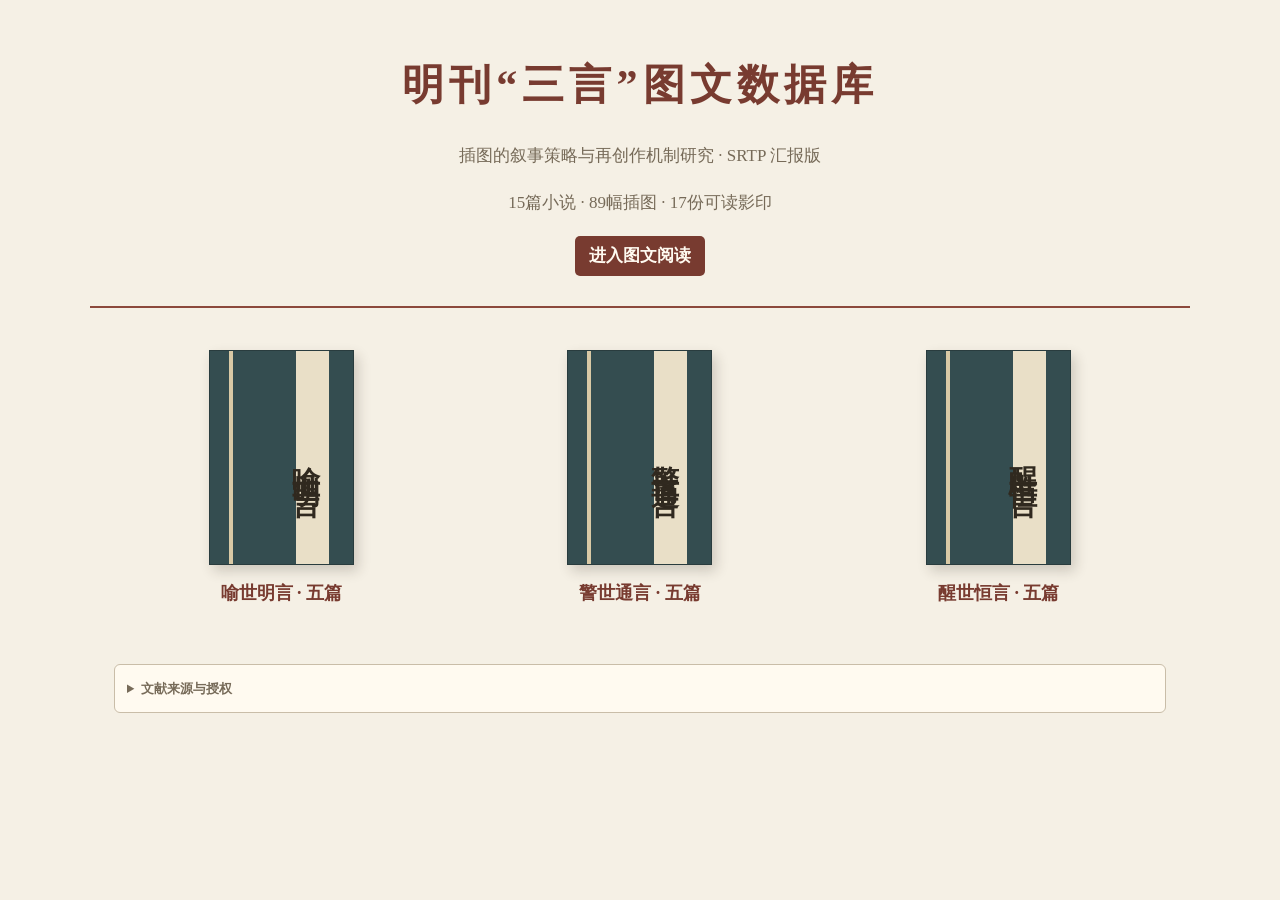
==== commit dfe5e31f: "Add a dedicated parallel reading room for the Sanyan database" ====
--- a/index.html
+++ b/index.html
@@ -1,4 +1,4 @@
-<!doctype html><html lang="zh-CN"><meta charset="utf-8"><meta name="viewport" content="width=device-width,initial-scale=1"><title>明刊三言图文数据库 · 汇报版</title><style>body{margin:0;background:#f5f0e5;color:#30291f;font:17px/1.8 Georgia,"Songti SC",SimSun,serif}header,main,footer{max-width:1200px;margin:auto;padding:24px}header{border-bottom:2px solid #8c493c}h1,h2,h3{color:#783b30}a{color:#783b30}details{border:1px solid #c9bda8;border-radius:6px;margin:12px 0;padding:12px;background:#fffaf0}summary{cursor:pointer;font-weight:bold} .gallery{display:grid;grid-template-columns:repeat(auto-fit,minmax(min(100%,300px),1fr));gap:16px}.plate{border:1px solid #d5c8b4;padding:12px;min-width:0}.plate img{width:100%;height:320px;object-fit:contain;background:#eee7d8}dl{font-size:14px}dt{font-weight:bold;float:left;clear:left;margin-right:8px}dd{margin:0 0 4px;overflow-wrap:anywhere}pre{white-space:pre-wrap;font:inherit;max-height:65vh;overflow:auto}nav a{margin-right:16px} .compare{display:flex;gap:12px;flex-wrap:wrap}.compare figure{flex:1;min-width:240px;margin:0}.compare img{width:100%;height:480px;object-fit:contain}select{max-width:100%;padding:8px} body{max-width:1100px;margin:auto} .story{scroll-margin-top:12px} .story>summary{font-size:20px} .compare img{height:350px} .notice{font-size:14px} .plate img{height:250px} main{display:grid;grid-template-columns:repeat(3,minmax(0,1fr));gap:24px;align-items:start}header{text-align:center;padding:48px 20px 30px}header h1{font-size:clamp(26px,4vw,42px);letter-spacing:.12em;margin:0}header p{color:#766a58}details.book{border:0;background:transparent;padding:0;margin:0}details.book>summary{list-style:none;display:flex;align-items:center;flex-direction:column;gap:12px;padding:18px;cursor:pointer}details.book>summary::-webkit-details-marker{display:none}.cover{display:flex;align-items:center;justify-content:center;writing-mode:vertical-rl;letter-spacing:.25em;font-size:28px;color:#30291f;background:linear-gradient(90deg,#344d50 0 13%,#d9c9a5 13% 16%,#344d50 16% 60%,#e9dfc7 60% 83%,#344d50 83%);width:145px;height:215px;box-shadow:4px 6px 12px #30291f33;border:1px solid #293c3e;padding-left:48px;box-sizing:border-box}.booklabel{font-size:18px;color:#783b30}.book[open]{grid-column:1/-1}.book[open]>summary{flex-direction:row;justify-content:center}.book[open] .cover{width:60px;height:88px;font-size:15px;padding-left:17px}.story{background:#fffdf7;padding:18px;border-color:#ded3bf}.story>summary{color:#783b30}.story details{border:0;border-top:1px solid #e4dac9;background:transparent;border-radius:0;padding:12px 0}.story pre{max-height:none;line-height:2.05;letter-spacing:.025em;margin:18px auto;max-width:780px;overflow:visible}.credits{grid-column:1/-1;font-size:13px;color:#776b59}.gallery img,.compare img{cursor:zoom-in}dialog{border:0;background:#fffaf0;max-width:94vw;max-height:94vh;padding:12px}dialog img{max-width:88vw;max-height:85vh;object-fit:contain}dialog::backdrop{background:#000a}@media(max-width:600px){main{gap:6px;padding:12px}.cover{width:85px;height:130px;font-size:18px;padding-left:27px}.booklabel{font-size:13px}details.book>summary{padding:5px}.story{padding:10px}}</style><header><h1>明刊“三言”图文数据库</h1><p>插图的叙事策略与再创作机制研究 · SRTP 汇报版</p><p>15篇小说 · 89幅插图 · 35份影印记录</p></header><main><details class="book"><summary><span class="cover">喻世明言</span><span class="booklabel">喻世明言 · 五篇</span></summary><details class="story"><summary>蒋兴哥重会珍珠衫</summary><details open=""><summary>电子正文</summary><pre>仕至千鍾非貴，年過七十常稀，浮名身後有誰知？萬事空花遊戲。休逞少年狂蕩，莫貪花酒便宜。脫離煩惱是和非，隨分安閑得意。
+<!doctype html><html lang="zh-CN"><meta charset="utf-8"><meta name="viewport" content="width=device-width,initial-scale=1"><title>明刊三言图文数据库 · 汇报版</title><style>body{margin:0;background:#f5f0e5;color:#30291f;font:17px/1.8 Georgia,"Songti SC",SimSun,serif}header,main,footer{max-width:1200px;margin:auto;padding:24px}header{border-bottom:2px solid #8c493c}h1,h2,h3{color:#783b30}a{color:#783b30}details{border:1px solid #c9bda8;border-radius:6px;margin:12px 0;padding:12px;background:#fffaf0}summary{cursor:pointer;font-weight:bold} .gallery{display:grid;grid-template-columns:repeat(auto-fit,minmax(min(100%,300px),1fr));gap:16px}.plate{border:1px solid #d5c8b4;padding:12px;min-width:0}.plate img{width:100%;height:320px;object-fit:contain;background:#eee7d8}dl{font-size:14px}dt{font-weight:bold;float:left;clear:left;margin-right:8px}dd{margin:0 0 4px;overflow-wrap:anywhere}pre{white-space:pre-wrap;font:inherit;max-height:65vh;overflow:auto}nav a{margin-right:16px} .compare{display:flex;gap:12px;flex-wrap:wrap}.compare figure{flex:1;min-width:240px;margin:0}.compare img{width:100%;height:480px;object-fit:contain}select{max-width:100%;padding:8px} body{max-width:1100px;margin:auto} .story{scroll-margin-top:12px} .story>summary{font-size:20px} .compare img{height:350px} .notice{font-size:14px} .plate img{height:250px} main{display:grid;grid-template-columns:repeat(3,minmax(0,1fr));gap:24px;align-items:start}header{text-align:center;padding:48px 20px 30px}header h1{font-size:clamp(26px,4vw,42px);letter-spacing:.12em;margin:0}header p{color:#766a58}details.book{border:0;background:transparent;padding:0;margin:0}details.book>summary{list-style:none;display:flex;align-items:center;flex-direction:column;gap:12px;padding:18px;cursor:pointer}details.book>summary::-webkit-details-marker{display:none}.cover{display:flex;align-items:center;justify-content:center;writing-mode:vertical-rl;letter-spacing:.25em;font-size:28px;color:#30291f;background:linear-gradient(90deg,#344d50 0 13%,#d9c9a5 13% 16%,#344d50 16% 60%,#e9dfc7 60% 83%,#344d50 83%);width:145px;height:215px;box-shadow:4px 6px 12px #30291f33;border:1px solid #293c3e;padding-left:48px;box-sizing:border-box}.booklabel{font-size:18px;color:#783b30}.book[open]{grid-column:1/-1}.book[open]>summary{flex-direction:row;justify-content:center}.book[open] .cover{width:60px;height:88px;font-size:15px;padding-left:17px}.story{background:#fffdf7;padding:18px;border-color:#ded3bf}.story>summary{color:#783b30}.story details{border:0;border-top:1px solid #e4dac9;background:transparent;border-radius:0;padding:12px 0}.story pre{max-height:none;line-height:2.05;letter-spacing:.025em;margin:18px auto;max-width:780px;overflow:visible}.credits{grid-column:1/-1;font-size:13px;color:#776b59}.gallery img,.compare img{cursor:zoom-in}dialog{border:0;background:#fffaf0;max-width:94vw;max-height:94vh;padding:12px}dialog img{max-width:88vw;max-height:85vh;object-fit:contain}dialog::backdrop{background:#000a}@media(max-width:600px){main{gap:6px;padding:12px}.cover{width:85px;height:130px;font-size:18px;padding-left:27px}.booklabel{font-size:13px}details.book>summary{padding:5px}.story{padding:10px}}.reader-entry{display:inline-block;padding:5px 14px;border-radius:5px;background:#783b30;color:#fffaf0;text-decoration:none;font-weight:600}.reader-entry:hover{background:#622d24}.read-link{margin:10px 0 4px}</style><header><h1>明刊“三言”图文数据库</h1><p>插图的叙事策略与再创作机制研究 · SRTP 汇报版</p><p>15篇小说 · 89幅插图 · 17份可读影印</p><a class="reader-entry" href="read.html">进入图文阅读</a></header><main><details class="book"><summary><span class="cover">喻世明言</span><span class="booklabel">喻世明言 · 五篇</span></summary><details class="story" id="y01"><summary>蒋兴哥重会珍珠衫</summary><p class="read-link"><a class="reader-entry" href="read.html?story=y01">进入图文阅读</a></p><details open=""><summary>电子正文</summary><pre>仕至千鍾非貴，年過七十常稀，浮名身後有誰知？萬事空花遊戲。休逞少年狂蕩，莫貪花酒便宜。脫離煩惱是和非，隨分安閑得意。
 
 這首詞名為《西江月》，是勸人安分守己，隨緣作樂，莫為「酒」、「色」、「財」、「氣」四字，損卻精神，虧了行止。求快活時非快活，得便宜處失便宜。說起那四字中，總到不得那「色」字利害。眼是情媒，心為慾種。起手時，牽腸掛肚；過後去，喪魄銷魂。假如牆花路柳，偶然適興，無損於事；若是生心設計，敗俗傷風，只圖自己一時歡樂，卻不顧他人的百年恩義－－假如你有嬌妻愛妾，別人調戲上了，你心下如何？古人有四句道得好：
 
@@ -229,7 +229,7 @@
 此明朝作品在全世界都属于公有领域，因为作者逝世已经超过100年，且作品于1931年1月1日之前出版。
 
 Public domainPublic domainfalsefalse
-</pre></details><details><summary>影印</summary><section><h3>衍庆堂刊《重刻增补古今小说》（原书题《喻世明言》）</h3><dl><dt>刊本</dt><dd>衍庆堂刊《重刻增补古今小说》（原书题《喻世明言》）</dd><dt>馆藏</dt><dd>日本国立公文书馆内阁文库</dd><dt>索书号</dt><dd>附005-0006</dd><dt>卷次</dt><dd>4</dd><dt>叶码</dt><dd>见原扫描；独立叶码未逐叶转录</dd></dl></section><section><h3>天许斋本《全像古今小说》</h3><dl><dt>刊本</dt><dd>天许斋本《全像古今小说》</dd><dt>馆藏</dt><dd>日本国立公文书馆内阁文库</dd><dt>索书号</dt><dd>未核</dd><dt>卷次</dt><dd>1</dd><dt>叶码</dt><dd>原书叶码依扫描边栏，未逐叶转录</dd></dl><a href="https://commons.wikimedia.org/wiki/File:CADAL06200803_%E5%8F%A4%E6%9C%AC%E5%B0%8F%E8%AA%AA%E9%9B%86%E6%88%90%EF%BC%9A%E5%8F%A4%E4%BB%8A%E5%B0%8F%E8%AA%AA%C2%B7%E4%B8%8A.djvu" target="_blank">来源记录</a></section></details><details><summary>插图对照</summary><div class="compare"><figure><select onchange="this.nextElementSibling.src=this.value"><option value="plate-e9301b8026adea548b94.jpg">衍庆堂刊《重刻增补古今小说》（原书题《喻世明言》） · 13 左</option><option value="plate-86ad6d0705414b76d4ee.jpg">衍庆堂刊《重刻增补古今小说》（原书题《喻世明言》） · 14 右</option><option value="plate-ca2d4bb18f35cbe0b565.jpg">天许斋本《全像古今小说》 · 21 单面影印</option><option value="plate-be9d18bd59544de2ae2e.jpg">天许斋本《全像古今小说》 · 22 单面影印</option><option value="plate-c49e5fe096b67ed7eed3.jpg">明末吴郡宝翰楼刊《今古奇观》 · 37 左</option><option value="plate-278df00aa2fba8d0ac84.jpg">明末吴郡宝翰楼刊《今古奇观》 · 38 右</option><option value="plate-7f35e75f67de4f244cd7.jpg">清末书业公司《绘图今古奇观》 · 8 右叶左上</option></select><img alt="对照图" src="plate-e9301b8026adea548b94.jpg"/></figure><figure><select onchange="this.nextElementSibling.src=this.value"><option value="plate-e9301b8026adea548b94.jpg">衍庆堂刊《重刻增补古今小说》（原书题《喻世明言》） · 13 左</option><option value="plate-86ad6d0705414b76d4ee.jpg">衍庆堂刊《重刻增补古今小说》（原书题《喻世明言》） · 14 右</option><option value="plate-ca2d4bb18f35cbe0b565.jpg">天许斋本《全像古今小说》 · 21 单面影印</option><option value="plate-be9d18bd59544de2ae2e.jpg">天许斋本《全像古今小说》 · 22 单面影印</option><option value="plate-c49e5fe096b67ed7eed3.jpg">明末吴郡宝翰楼刊《今古奇观》 · 37 左</option><option value="plate-278df00aa2fba8d0ac84.jpg">明末吴郡宝翰楼刊《今古奇观》 · 38 右</option><option value="plate-7f35e75f67de4f244cd7.jpg">清末书业公司《绘图今古奇观》 · 8 右叶左上</option></select><img alt="对照图" src="plate-e9301b8026adea548b94.jpg"/></figure></div><div class="gallery"><article class="plate"><h3>衍庆堂刊《重刻增补古今小说》（原书题《喻世明言》） · 13 左</h3><small>来源：日本国立公文书馆内阁文库（原扫描页节选）</small><img alt="衍庆堂刊《重刻增补古今小说》（原书题《喻世明言》） · 13 左" loading="lazy" src="plate-e9301b8026adea548b94.jpg"/>（原始资源见完整研究版） （原始资源见完整研究版）<a href="https://commons.wikimedia.org/wiki/File:NAJDA-%E9%99%84005-0006_%E5%96%A9%E4%B8%96%E6%98%8E%E8%A8%801.pdf" target="_blank">来源记录</a></article><article class="plate"><h3>衍庆堂刊《重刻增补古今小说》（原书题《喻世明言》） · 14 右</h3><small>来源：日本国立公文书馆内阁文库（原扫描页节选）</small><img alt="衍庆堂刊《重刻增补古今小说》（原书题《喻世明言》） · 14 右" loading="lazy" src="plate-86ad6d0705414b76d4ee.jpg"/>（原始资源见完整研究版） （原始资源见完整研究版）<a href="https://commons.wikimedia.org/wiki/File:NAJDA-%E9%99%84005-0006_%E5%96%A9%E4%B8%96%E6%98%8E%E8%A8%801.pdf" target="_blank">来源记录</a></article><article class="plate"><h3>天许斋本《全像古今小说》 · 21 单面影印</h3><img alt="天许斋本《全像古今小说》 · 21 单面影印" loading="lazy" src="plate-ca2d4bb18f35cbe0b565.jpg"/>（原始资源见完整研究版） （原始资源见完整研究版）<a href="https://commons.wikimedia.org/wiki/File:CADAL06200803_%E5%8F%A4%E6%9C%AC%E5%B0%8F%E8%AA%AA%E9%9B%86%E6%88%90%EF%BC%9A%E5%8F%A4%E4%BB%8A%E5%B0%8F%E8%AA%AA%C2%B7%E4%B8%8A.djvu" target="_blank">来源记录</a></article><article class="plate"><h3>天许斋本《全像古今小说》 · 22 单面影印</h3><img alt="天许斋本《全像古今小说》 · 22 单面影印" loading="lazy" src="plate-be9d18bd59544de2ae2e.jpg"/>（原始资源见完整研究版） （原始资源见完整研究版）<a href="https://commons.wikimedia.org/wiki/File:CADAL06200803_%E5%8F%A4%E6%9C%AC%E5%B0%8F%E8%AA%AA%E9%9B%86%E6%88%90%EF%BC%9A%E5%8F%A4%E4%BB%8A%E5%B0%8F%E8%AA%AA%C2%B7%E4%B8%8A.djvu" target="_blank">来源记录</a></article><article class="plate"><h3>明末吴郡宝翰楼刊《今古奇观》 · 37 左</h3><small>Source gallica.bnf.fr / BnF</small><img alt="明末吴郡宝翰楼刊《今古奇观》 · 37 左" loading="lazy" src="plate-c49e5fe096b67ed7eed3.jpg"/>（原始资源见完整研究版） （原始资源见完整研究版）<a href="https://gallica.bnf.fr/ark:/12148/btv1b90063822/f37.image" target="_blank">来源记录</a></article><article class="plate"><h3>明末吴郡宝翰楼刊《今古奇观》 · 38 右</h3><small>Source gallica.bnf.fr / BnF</small><img alt="明末吴郡宝翰楼刊《今古奇观》 · 38 右" loading="lazy" src="plate-278df00aa2fba8d0ac84.jpg"/>（原始资源见完整研究版） （原始资源见完整研究版）<a href="https://gallica.bnf.fr/ark:/12148/btv1b90063822/f38.image" target="_blank">来源记录</a></article><article class="plate"><h3>清末书业公司《绘图今古奇观》 · 8 右叶左上</h3><img alt="清末书业公司《绘图今古奇观》 · 8 右叶左上" loading="lazy" src="plate-7f35e75f67de4f244cd7.jpg"/>（原始资源见完整研究版） <a href="https://commons.wikimedia.org/wiki/File:Harvard_drs_49802788_今古奇觀_v.1.pdf" target="_blank">来源记录</a></article><article class="plate"><h3>上海图书馆藏大字本《今古奇观》 · 44 上栏</h3>影像公开转载条件待核，请查看来源记录。（原始资源见完整研究版） <a href="https://commons.wikimedia.org/wiki/File:CADAL06200356_古本小說集成：今古奇觀·一.djvu" target="_blank">来源记录</a></article><article class="plate"><h3>上海图书馆藏大字本《今古奇观》 · 44 下栏</h3>影像公开转载条件待核，请查看来源记录。（原始资源见完整研究版） <a href="https://commons.wikimedia.org/wiki/File:CADAL06200356_古本小說集成：今古奇觀·一.djvu" target="_blank">来源记录</a></article></div></details><details><summary>版本信息</summary><h4>衍庆堂刊《重刻增补古今小说》（原书题《喻世明言》） · 13 左 </h4><dl><dt>刊本</dt><dd>衍庆堂刊《重刻增补古今小说》（原书题《喻世明言》）</dd><dt>馆藏</dt><dd>日本国立公文书馆内阁文库</dd><dt>索书号</dt><dd>附005-0006</dd><dt>卷次</dt><dd>4</dd><dt>叶码</dt><dd>卷前图叶；未见可辨独立叶码</dd><dt>扫描页</dt><dd>13</dd><dt>图像位置</dt><dd>左</dd><dt>使用条件</dt><dd>https://www.digital.archives.go.jp/secondary-use</dd><dt>图文关系</dt><dd>同篇数字转录，未与此刊本逐字校勘</dd></dl><h4>衍庆堂刊《重刻增补古今小说》（原书题《喻世明言》） · 14 右 </h4><dl><dt>刊本</dt><dd>衍庆堂刊《重刻增补古今小说》（原书题《喻世明言》）</dd><dt>馆藏</dt><dd>日本国立公文书馆内阁文库</dd><dt>索书号</dt><dd>附005-0006</dd><dt>卷次</dt><dd>4</dd><dt>叶码</dt><dd>卷前图叶；未见可辨独立叶码</dd><dt>扫描页</dt><dd>14</dd><dt>图像位置</dt><dd>右</dd><dt>使用条件</dt><dd>https://www.digital.archives.go.jp/secondary-use</dd><dt>图文关系</dt><dd>同篇数字转录，未与此刊本逐字校勘</dd></dl><h4>天许斋本《全像古今小说》 · 21 单面影印 </h4><dl><dt>刊本</dt><dd>天许斋本《全像古今小说》</dd><dt>馆藏</dt><dd>日本国立公文书馆内阁文库</dd><dt>索书号</dt><dd>未核</dd><dt>卷次</dt><dd>1</dd><dt>叶码</dt><dd>卷首图，独立叶号未核</dd><dt>扫描页</dt><dd>21</dd><dt>图像位置</dt><dd>单面影印</dd><dt>使用条件</dt><dd>见来源文件页</dd><dt>图文关系</dt><dd>电子正文见前批；按篇关联</dd></dl><h4>天许斋本《全像古今小说》 · 22 单面影印 </h4><dl><dt>刊本</dt><dd>天许斋本《全像古今小说》</dd><dt>馆藏</dt><dd>日本国立公文书馆内阁文库</dd><dt>索书号</dt><dd>未核</dd><dt>卷次</dt><dd>1</dd><dt>叶码</dt><dd>卷首图，独立叶号未核</dd><dt>扫描页</dt><dd>22</dd><dt>图像位置</dt><dd>单面影印</dd><dt>使用条件</dt><dd>见来源文件页</dd><dt>图文关系</dt><dd>电子正文见前批；按篇关联</dd></dl><h4>明末吴郡宝翰楼刊《今古奇观》 · 37 左 </h4><dl><dt>刊本</dt><dd>明末吴郡宝翰楼刊《今古奇观》</dd><dt>馆藏</dt><dd>法国国家图书馆手稿部</dd><dt>索书号</dt><dd>Chinois 4259</dd><dt>卷次</dt><dd>23</dd><dt>叶码</dt><dd>卷前版画；未辨独立叶号</dd><dt>扫描页</dt><dd>37</dd><dt>图像位置</dt><dd>左</dd><dt>使用条件</dt><dd>https://commons.wikimedia.org/wiki/File:%E4%BB%8A%E5%8F%A4%E5%A5%87%E8%A7%80_Jin_gu_qi_guan_-_BNF_Chinois_4259_-_f37.jpg</dd><dt>图文关系</dt><dd>电子正文按同篇关联，非选本逐字转录</dd></dl><h4>明末吴郡宝翰楼刊《今古奇观》 · 38 右 </h4><dl><dt>刊本</dt><dd>明末吴郡宝翰楼刊《今古奇观》</dd><dt>馆藏</dt><dd>法国国家图书馆手稿部</dd><dt>索书号</dt><dd>Chinois 4259</dd><dt>卷次</dt><dd>23</dd><dt>叶码</dt><dd>卷前版画；未辨独立叶号</dd><dt>扫描页</dt><dd>38</dd><dt>图像位置</dt><dd>右</dd><dt>使用条件</dt><dd>https://commons.wikimedia.org/wiki/File:%E4%BB%8A%E5%8F%A4%E5%A5%87%E8%A7%80_Jin_gu_qi_guan_-_BNF_Chinois_4259_-_f38.jpg</dd><dt>图文关系</dt><dd>电子正文按同篇关联，非选本逐字转录</dd></dl><h4>清末书业公司《绘图今古奇观》 · 8 右叶左上 </h4><dl><dt>刊本</dt><dd>清末书业公司《绘图今古奇观》</dd><dt>年代</dt><dd>1905–1911，著录区间</dd><dt>馆藏</dt><dd>哈佛燕京图书馆</dd><dt>索书号</dt><dd>架号待核；数字对象 DRS 49802788</dd><dt>卷次</dt><dd>23</dd><dt>叶码</dt><dd>卷前图3</dd><dt>扫描页</dt><dd>8</dd><dt>图像位置</dt><dd>右叶左上</dd><dt>题字</dt><dd>蔣興哥重會珍珠衫</dd><dt>比较类型</dt><dd>明清选本比较</dd><dt>使用条件</dt><dd>来源文件标为 Public Domain Mark 1.0；保留馆藏及来源署名</dd><dt>说明</dt><dd>第四批宝翰楼同篇二幅月光形图；此本每篇一格、一半叶四格，带篇题。不可据此推断直接翻刻关系。</dd></dl><h4>上海图书馆藏大字本《今古奇观》 · 44 上栏 </h4><dl><dt>刊本</dt><dd>上海图书馆藏大字本《今古奇观》</dd><dt>年代</dt><dd>明末或明刻清印，待定</dd><dt>馆藏</dt><dd>上海图书馆</dd><dt>索书号</dt><dd>21356-79（据丸井贵史，馆方现号待复核）</dd><dt>卷次</dt><dd>23</dd><dt>叶码</dt><dd>卷前图栏记回次，未见独立叶号</dd><dt>扫描页</dt><dd>44</dd><dt>图像位置</dt><dd>上栏</dd><dt>题字</dt><dd>蔣興哥重會珍珠衫</dd><dt>比较类型</dt><dd>选本之间的异版比较</dd><dt>使用条件</dt><dd>公开影印可查，未核得原藏馆就本扫描的公开转载许可；公开展示前核查。</dd><dt>图文关系</dt><dd>按固定篇目关联，篇名依项目规范名</dd></dl><h4>上海图书馆藏大字本《今古奇观》 · 44 下栏 </h4><dl><dt>刊本</dt><dd>上海图书馆藏大字本《今古奇观》</dd><dt>年代</dt><dd>明末或明刻清印，待定</dd><dt>馆藏</dt><dd>上海图书馆</dd><dt>索书号</dt><dd>21356-79（据丸井贵史，馆方现号待复核）</dd><dt>卷次</dt><dd>23</dd><dt>叶码</dt><dd>卷前图栏记回次，未见独立叶号</dd><dt>扫描页</dt><dd>44</dd><dt>图像位置</dt><dd>下栏</dd><dt>题字</dt><dd>蔣興哥重會珍珠衫</dd><dt>比较类型</dt><dd>选本之间的异版比较</dd><dt>使用条件</dt><dd>公开影印可查，未核得原藏馆就本扫描的公开转载许可；公开展示前核查。</dd><dt>图文关系</dt><dd>按固定篇目关联，篇名依项目规范名</dd></dl></details></details><details class="story"><summary>闲云庵阮三偿冤债</summary><details open=""><summary>电子正文</summary><pre>好姻緣是惡姻緣，莫怨他人莫怨天。
+</pre></details><details><summary>正文影印</summary><ul><li><a href="pdf/y01-enkei.pdf" target="_blank" rel="noopener">衍庆堂本 PDF</a></li><li><a href="pdf/y01-tianxu.pdf" target="_blank" rel="noopener">天许斋本 PDF</a></li></ul></details><details><summary>插图对照</summary><div class="compare"><figure><select onchange="this.nextElementSibling.src=this.value"><option value="plate-e9301b8026adea548b94.jpg">衍庆堂刊《重刻增补古今小说》（原书题《喻世明言》） · 13 左</option><option value="plate-86ad6d0705414b76d4ee.jpg">衍庆堂刊《重刻增补古今小说》（原书题《喻世明言》） · 14 右</option><option value="plate-ca2d4bb18f35cbe0b565.jpg">天许斋本《全像古今小说》 · 21 单面影印</option><option value="plate-be9d18bd59544de2ae2e.jpg">天许斋本《全像古今小说》 · 22 单面影印</option><option value="plate-c49e5fe096b67ed7eed3.jpg">明末吴郡宝翰楼刊《今古奇观》 · 37 左</option><option value="plate-278df00aa2fba8d0ac84.jpg">明末吴郡宝翰楼刊《今古奇观》 · 38 右</option><option value="plate-7f35e75f67de4f244cd7.jpg">清末书业公司《绘图今古奇观》 · 8 右叶左上</option></select><img alt="对照图" src="plate-e9301b8026adea548b94.jpg"/></figure><figure><select onchange="this.nextElementSibling.src=this.value"><option value="plate-e9301b8026adea548b94.jpg">衍庆堂刊《重刻增补古今小说》（原书题《喻世明言》） · 13 左</option><option value="plate-86ad6d0705414b76d4ee.jpg">衍庆堂刊《重刻增补古今小说》（原书题《喻世明言》） · 14 右</option><option value="plate-ca2d4bb18f35cbe0b565.jpg">天许斋本《全像古今小说》 · 21 单面影印</option><option value="plate-be9d18bd59544de2ae2e.jpg">天许斋本《全像古今小说》 · 22 单面影印</option><option value="plate-c49e5fe096b67ed7eed3.jpg">明末吴郡宝翰楼刊《今古奇观》 · 37 左</option><option value="plate-278df00aa2fba8d0ac84.jpg">明末吴郡宝翰楼刊《今古奇观》 · 38 右</option><option value="plate-7f35e75f67de4f244cd7.jpg">清末书业公司《绘图今古奇观》 · 8 右叶左上</option></select><img alt="对照图" src="plate-e9301b8026adea548b94.jpg"/></figure></div><div class="gallery"><article class="plate"><h3>衍庆堂刊《重刻增补古今小说》（原书题《喻世明言》） · 13 左</h3><small>来源：日本国立公文书馆内阁文库（原扫描页节选）</small><img alt="衍庆堂刊《重刻增补古今小说》（原书题《喻世明言》） · 13 左" loading="lazy" src="plate-e9301b8026adea548b94.jpg"/>（原始资源见完整研究版） （原始资源见完整研究版）<a href="https://commons.wikimedia.org/wiki/File:NAJDA-%E9%99%84005-0006_%E5%96%A9%E4%B8%96%E6%98%8E%E8%A8%801.pdf" target="_blank">来源记录</a></article><article class="plate"><h3>衍庆堂刊《重刻增补古今小说》（原书题《喻世明言》） · 14 右</h3><small>来源：日本国立公文书馆内阁文库（原扫描页节选）</small><img alt="衍庆堂刊《重刻增补古今小说》（原书题《喻世明言》） · 14 右" loading="lazy" src="plate-86ad6d0705414b76d4ee.jpg"/>（原始资源见完整研究版） （原始资源见完整研究版）<a href="https://commons.wikimedia.org/wiki/File:NAJDA-%E9%99%84005-0006_%E5%96%A9%E4%B8%96%E6%98%8E%E8%A8%801.pdf" target="_blank">来源记录</a></article><article class="plate"><h3>天许斋本《全像古今小说》 · 21 单面影印</h3><img alt="天许斋本《全像古今小说》 · 21 单面影印" loading="lazy" src="plate-ca2d4bb18f35cbe0b565.jpg"/>（原始资源见完整研究版） （原始资源见完整研究版）<a href="https://commons.wikimedia.org/wiki/File:CADAL06200803_%E5%8F%A4%E6%9C%AC%E5%B0%8F%E8%AA%AA%E9%9B%86%E6%88%90%EF%BC%9A%E5%8F%A4%E4%BB%8A%E5%B0%8F%E8%AA%AA%C2%B7%E4%B8%8A.djvu" target="_blank">来源记录</a></article><article class="plate"><h3>天许斋本《全像古今小说》 · 22 单面影印</h3><img alt="天许斋本《全像古今小说》 · 22 单面影印" loading="lazy" src="plate-be9d18bd59544de2ae2e.jpg"/>（原始资源见完整研究版） （原始资源见完整研究版）<a href="https://commons.wikimedia.org/wiki/File:CADAL06200803_%E5%8F%A4%E6%9C%AC%E5%B0%8F%E8%AA%AA%E9%9B%86%E6%88%90%EF%BC%9A%E5%8F%A4%E4%BB%8A%E5%B0%8F%E8%AA%AA%C2%B7%E4%B8%8A.djvu" target="_blank">来源记录</a></article><article class="plate"><h3>明末吴郡宝翰楼刊《今古奇观》 · 37 左</h3><small>Source gallica.bnf.fr / BnF</small><img alt="明末吴郡宝翰楼刊《今古奇观》 · 37 左" loading="lazy" src="plate-c49e5fe096b67ed7eed3.jpg"/>（原始资源见完整研究版） （原始资源见完整研究版）<a href="https://gallica.bnf.fr/ark:/12148/btv1b90063822/f37.image" target="_blank">来源记录</a></article><article class="plate"><h3>明末吴郡宝翰楼刊《今古奇观》 · 38 右</h3><small>Source gallica.bnf.fr / BnF</small><img alt="明末吴郡宝翰楼刊《今古奇观》 · 38 右" loading="lazy" src="plate-278df00aa2fba8d0ac84.jpg"/>（原始资源见完整研究版） （原始资源见完整研究版）<a href="https://gallica.bnf.fr/ark:/12148/btv1b90063822/f38.image" target="_blank">来源记录</a></article><article class="plate"><h3>清末书业公司《绘图今古奇观》 · 8 右叶左上</h3><img alt="清末书业公司《绘图今古奇观》 · 8 右叶左上" loading="lazy" src="plate-7f35e75f67de4f244cd7.jpg"/>（原始资源见完整研究版） <a href="https://commons.wikimedia.org/wiki/File:Harvard_drs_49802788_今古奇觀_v.1.pdf" target="_blank">来源记录</a></article><article class="plate"><h3>上海图书馆藏大字本《今古奇观》 · 44 上栏</h3>影像公开转载条件待核，请查看来源记录。（原始资源见完整研究版） <a href="https://commons.wikimedia.org/wiki/File:CADAL06200356_古本小說集成：今古奇觀·一.djvu" target="_blank">来源记录</a></article><article class="plate"><h3>上海图书馆藏大字本《今古奇观》 · 44 下栏</h3>影像公开转载条件待核，请查看来源记录。（原始资源见完整研究版） <a href="https://commons.wikimedia.org/wiki/File:CADAL06200356_古本小說集成：今古奇觀·一.djvu" target="_blank">来源记录</a></article></div></details><details><summary>版本信息</summary><h4>衍庆堂刊《重刻增补古今小说》（原书题《喻世明言》） · 13 左 </h4><dl><dt>刊本</dt><dd>衍庆堂刊《重刻增补古今小说》（原书题《喻世明言》）</dd><dt>馆藏</dt><dd>日本国立公文书馆内阁文库</dd><dt>索书号</dt><dd>附005-0006</dd><dt>卷次</dt><dd>4</dd><dt>叶码</dt><dd>卷前图叶；未见可辨独立叶码</dd><dt>扫描页</dt><dd>13</dd><dt>图像位置</dt><dd>左</dd><dt>使用条件</dt><dd>https://www.digital.archives.go.jp/secondary-use</dd><dt>图文关系</dt><dd>同篇数字转录，未与此刊本逐字校勘</dd></dl><h4>衍庆堂刊《重刻增补古今小说》（原书题《喻世明言》） · 14 右 </h4><dl><dt>刊本</dt><dd>衍庆堂刊《重刻增补古今小说》（原书题《喻世明言》）</dd><dt>馆藏</dt><dd>日本国立公文书馆内阁文库</dd><dt>索书号</dt><dd>附005-0006</dd><dt>卷次</dt><dd>4</dd><dt>叶码</dt><dd>卷前图叶；未见可辨独立叶码</dd><dt>扫描页</dt><dd>14</dd><dt>图像位置</dt><dd>右</dd><dt>使用条件</dt><dd>https://www.digital.archives.go.jp/secondary-use</dd><dt>图文关系</dt><dd>同篇数字转录，未与此刊本逐字校勘</dd></dl><h4>天许斋本《全像古今小说》 · 21 单面影印 </h4><dl><dt>刊本</dt><dd>天许斋本《全像古今小说》</dd><dt>馆藏</dt><dd>日本国立公文书馆内阁文库</dd><dt>索书号</dt><dd>未核</dd><dt>卷次</dt><dd>1</dd><dt>叶码</dt><dd>卷首图，独立叶号未核</dd><dt>扫描页</dt><dd>21</dd><dt>图像位置</dt><dd>单面影印</dd><dt>使用条件</dt><dd>见来源文件页</dd><dt>图文关系</dt><dd>电子正文见前批；按篇关联</dd></dl><h4>天许斋本《全像古今小说》 · 22 单面影印 </h4><dl><dt>刊本</dt><dd>天许斋本《全像古今小说》</dd><dt>馆藏</dt><dd>日本国立公文书馆内阁文库</dd><dt>索书号</dt><dd>未核</dd><dt>卷次</dt><dd>1</dd><dt>叶码</dt><dd>卷首图，独立叶号未核</dd><dt>扫描页</dt><dd>22</dd><dt>图像位置</dt><dd>单面影印</dd><dt>使用条件</dt><dd>见来源文件页</dd><dt>图文关系</dt><dd>电子正文见前批；按篇关联</dd></dl><h4>明末吴郡宝翰楼刊《今古奇观》 · 37 左 </h4><dl><dt>刊本</dt><dd>明末吴郡宝翰楼刊《今古奇观》</dd><dt>馆藏</dt><dd>法国国家图书馆手稿部</dd><dt>索书号</dt><dd>Chinois 4259</dd><dt>卷次</dt><dd>23</dd><dt>叶码</dt><dd>卷前版画；未辨独立叶号</dd><dt>扫描页</dt><dd>37</dd><dt>图像位置</dt><dd>左</dd><dt>使用条件</dt><dd>https://commons.wikimedia.org/wiki/File:%E4%BB%8A%E5%8F%A4%E5%A5%87%E8%A7%80_Jin_gu_qi_guan_-_BNF_Chinois_4259_-_f37.jpg</dd><dt>图文关系</dt><dd>电子正文按同篇关联，非选本逐字转录</dd></dl><h4>明末吴郡宝翰楼刊《今古奇观》 · 38 右 </h4><dl><dt>刊本</dt><dd>明末吴郡宝翰楼刊《今古奇观》</dd><dt>馆藏</dt><dd>法国国家图书馆手稿部</dd><dt>索书号</dt><dd>Chinois 4259</dd><dt>卷次</dt><dd>23</dd><dt>叶码</dt><dd>卷前版画；未辨独立叶号</dd><dt>扫描页</dt><dd>38</dd><dt>图像位置</dt><dd>右</dd><dt>使用条件</dt><dd>https://commons.wikimedia.org/wiki/File:%E4%BB%8A%E5%8F%A4%E5%A5%87%E8%A7%80_Jin_gu_qi_guan_-_BNF_Chinois_4259_-_f38.jpg</dd><dt>图文关系</dt><dd>电子正文按同篇关联，非选本逐字转录</dd></dl><h4>清末书业公司《绘图今古奇观》 · 8 右叶左上 </h4><dl><dt>刊本</dt><dd>清末书业公司《绘图今古奇观》</dd><dt>年代</dt><dd>1905–1911，著录区间</dd><dt>馆藏</dt><dd>哈佛燕京图书馆</dd><dt>索书号</dt><dd>架号待核；数字对象 DRS 49802788</dd><dt>卷次</dt><dd>23</dd><dt>叶码</dt><dd>卷前图3</dd><dt>扫描页</dt><dd>8</dd><dt>图像位置</dt><dd>右叶左上</dd><dt>题字</dt><dd>蔣興哥重會珍珠衫</dd><dt>比较类型</dt><dd>明清选本比较</dd><dt>使用条件</dt><dd>来源文件标为 Public Domain Mark 1.0；保留馆藏及来源署名</dd><dt>说明</dt><dd>第四批宝翰楼同篇二幅月光形图；此本每篇一格、一半叶四格，带篇题。不可据此推断直接翻刻关系。</dd></dl><h4>上海图书馆藏大字本《今古奇观》 · 44 上栏 </h4><dl><dt>刊本</dt><dd>上海图书馆藏大字本《今古奇观》</dd><dt>年代</dt><dd>明末或明刻清印，待定</dd><dt>馆藏</dt><dd>上海图书馆</dd><dt>索书号</dt><dd>21356-79（据丸井贵史，馆方现号待复核）</dd><dt>卷次</dt><dd>23</dd><dt>叶码</dt><dd>卷前图栏记回次，未见独立叶号</dd><dt>扫描页</dt><dd>44</dd><dt>图像位置</dt><dd>上栏</dd><dt>题字</dt><dd>蔣興哥重會珍珠衫</dd><dt>比较类型</dt><dd>选本之间的异版比较</dd><dt>使用条件</dt><dd>公开影印可查，未核得原藏馆就本扫描的公开转载许可；公开展示前核查。</dd><dt>图文关系</dt><dd>按固定篇目关联，篇名依项目规范名</dd></dl><h4>上海图书馆藏大字本《今古奇观》 · 44 下栏 </h4><dl><dt>刊本</dt><dd>上海图书馆藏大字本《今古奇观》</dd><dt>年代</dt><dd>明末或明刻清印，待定</dd><dt>馆藏</dt><dd>上海图书馆</dd><dt>索书号</dt><dd>21356-79（据丸井贵史，馆方现号待复核）</dd><dt>卷次</dt><dd>23</dd><dt>叶码</dt><dd>卷前图栏记回次，未见独立叶号</dd><dt>扫描页</dt><dd>44</dd><dt>图像位置</dt><dd>下栏</dd><dt>题字</dt><dd>蔣興哥重會珍珠衫</dd><dt>比较类型</dt><dd>选本之间的异版比较</dd><dt>使用条件</dt><dd>公开影印可查，未核得原藏馆就本扫描的公开转载许可；公开展示前核查。</dd><dt>图文关系</dt><dd>按固定篇目关联，篇名依项目规范名</dd></dl></details></details><details class="story" id="y04"><summary>闲云庵阮三偿冤债</summary><p class="read-link"><a class="reader-entry" href="read.html?story=y04">进入图文阅读</a></p><details open=""><summary>电子正文</summary><pre>好姻緣是惡姻緣，莫怨他人莫怨天。
 
 但願向平婚嫁早，安然無事度餘年。
 
@@ -320,7 +320,7 @@
 此明朝作品在全世界都属于公有领域，因为作者逝世已经超过100年，且作品于1931年1月1日之前出版。
 
 Public domainPublic domainfalsefalse
-</pre></details><details><summary>影印</summary><section><h3>衍庆堂刊《重刻增补古今小说》（原书题《喻世明言》）</h3><dl><dt>刊本</dt><dd>衍庆堂刊《重刻增补古今小说》（原书题《喻世明言》）</dd><dt>馆藏</dt><dd>日本国立公文书馆内阁文库</dd><dt>索书号</dt><dd>附005-0006</dd><dt>卷次</dt><dd>7</dd><dt>叶码</dt><dd>见原扫描；独立叶码未逐叶转录</dd></dl></section><section><h3>天许斋本《全像古今小说》</h3><dl><dt>刊本</dt><dd>天许斋本《全像古今小说》</dd><dt>馆藏</dt><dd>日本国立公文书馆内阁文库</dd><dt>索书号</dt><dd>未核</dd><dt>卷次</dt><dd>4</dd><dt>叶码</dt><dd>原书叶码依扫描边栏，未逐叶转录</dd></dl><a href="https://commons.wikimedia.org/wiki/File:CADAL06200803_%E5%8F%A4%E6%9C%AC%E5%B0%8F%E8%AA%AA%E9%9B%86%E6%88%90%EF%BC%9A%E5%8F%A4%E4%BB%8A%E5%B0%8F%E8%AA%AA%C2%B7%E4%B8%8A.djvu" target="_blank">来源记录</a></section></details><details><summary>插图对照</summary><div class="compare"><figure><select onchange="this.nextElementSibling.src=this.value"><option value="plate-83989f92a3b7bf54092c.jpg">衍庆堂刊《重刻增补古今小说》（原书题《喻世明言》） · 16 左</option><option value="plate-5b8dba188fc23e4c92db.jpg">衍庆堂刊《重刻增补古今小说》（原书题《喻世明言》） · 17 右</option><option value="plate-7f169b035da53c249091.jpg">天许斋本《全像古今小说》 · 221 单面影印</option><option value="plate-0a1608cd1bd7beac9a89.jpg">天许斋本《全像古今小说》 · 222 单面影印</option></select><img alt="对照图" src="plate-83989f92a3b7bf54092c.jpg"/></figure><figure><select onchange="this.nextElementSibling.src=this.value"><option value="plate-83989f92a3b7bf54092c.jpg">衍庆堂刊《重刻增补古今小说》（原书题《喻世明言》） · 16 左</option><option value="plate-5b8dba188fc23e4c92db.jpg">衍庆堂刊《重刻增补古今小说》（原书题《喻世明言》） · 17 右</option><option value="plate-7f169b035da53c249091.jpg">天许斋本《全像古今小说》 · 221 单面影印</option><option value="plate-0a1608cd1bd7beac9a89.jpg">天许斋本《全像古今小说》 · 222 单面影印</option></select><img alt="对照图" src="plate-83989f92a3b7bf54092c.jpg"/></figure></div><div class="gallery"><article class="plate"><h3>衍庆堂刊《重刻增补古今小说》（原书题《喻世明言》） · 16 左</h3><small>来源：日本国立公文书馆内阁文库（原扫描页节选）</small><img alt="衍庆堂刊《重刻增补古今小说》（原书题《喻世明言》） · 16 左" loading="lazy" src="plate-83989f92a3b7bf54092c.jpg"/>（原始资源见完整研究版） （原始资源见完整研究版）<a href="https://commons.wikimedia.org/wiki/File:NAJDA-%E9%99%84005-0006_%E5%96%A9%E4%B8%96%E6%98%8E%E8%A8%801.pdf" target="_blank">来源记录</a></article><article class="plate"><h3>衍庆堂刊《重刻增补古今小说》（原书题《喻世明言》） · 17 右</h3><small>来源：日本国立公文书馆内阁文库（原扫描页节选）</small><img alt="衍庆堂刊《重刻增补古今小说》（原书题《喻世明言》） · 17 右" loading="lazy" src="plate-5b8dba188fc23e4c92db.jpg"/>（原始资源见完整研究版） （原始资源见完整研究版）<a href="https://commons.wikimedia.org/wiki/File:NAJDA-%E9%99%84005-0006_%E5%96%A9%E4%B8%96%E6%98%8E%E8%A8%801.pdf" target="_blank">来源记录</a></article><article class="plate"><h3>天许斋本《全像古今小说》 · 221 单面影印</h3><img alt="天许斋本《全像古今小说》 · 221 单面影印" loading="lazy" src="plate-7f169b035da53c249091.jpg"/>（原始资源见完整研究版） （原始资源见完整研究版）<a href="https://commons.wikimedia.org/wiki/File:CADAL06200803_%E5%8F%A4%E6%9C%AC%E5%B0%8F%E8%AA%AA%E9%9B%86%E6%88%90%EF%BC%9A%E5%8F%A4%E4%BB%8A%E5%B0%8F%E8%AA%AA%C2%B7%E4%B8%8A.djvu" target="_blank">来源记录</a></article><article class="plate"><h3>天许斋本《全像古今小说》 · 222 单面影印</h3><img alt="天许斋本《全像古今小说》 · 222 单面影印" loading="lazy" src="plate-0a1608cd1bd7beac9a89.jpg"/>（原始资源见完整研究版） （原始资源见完整研究版）<a href="https://commons.wikimedia.org/wiki/File:CADAL06200803_%E5%8F%A4%E6%9C%AC%E5%B0%8F%E8%AA%AA%E9%9B%86%E6%88%90%EF%BC%9A%E5%8F%A4%E4%BB%8A%E5%B0%8F%E8%AA%AA%C2%B7%E4%B8%8A.djvu" target="_blank">来源记录</a></article></div></details><details><summary>版本信息</summary><h4>衍庆堂刊《重刻增补古今小说》（原书题《喻世明言》） · 16 左 </h4><dl><dt>刊本</dt><dd>衍庆堂刊《重刻增补古今小说》（原书题《喻世明言》）</dd><dt>馆藏</dt><dd>日本国立公文书馆内阁文库</dd><dt>索书号</dt><dd>附005-0006</dd><dt>卷次</dt><dd>7</dd><dt>叶码</dt><dd>卷前图叶；未见可辨独立叶码</dd><dt>扫描页</dt><dd>16</dd><dt>图像位置</dt><dd>左</dd><dt>使用条件</dt><dd>https://www.digital.archives.go.jp/secondary-use</dd><dt>图文关系</dt><dd>同篇数字转录，未与此刊本逐字校勘</dd></dl><h4>衍庆堂刊《重刻增补古今小说》（原书题《喻世明言》） · 17 右 </h4><dl><dt>刊本</dt><dd>衍庆堂刊《重刻增补古今小说》（原书题《喻世明言》）</dd><dt>馆藏</dt><dd>日本国立公文书馆内阁文库</dd><dt>索书号</dt><dd>附005-0006</dd><dt>卷次</dt><dd>7</dd><dt>叶码</dt><dd>卷前图叶；未见可辨独立叶码</dd><dt>扫描页</dt><dd>17</dd><dt>图像位置</dt><dd>右</dd><dt>使用条件</dt><dd>https://www.digital.archives.go.jp/secondary-use</dd><dt>图文关系</dt><dd>同篇数字转录，未与此刊本逐字校勘</dd></dl><h4>天许斋本《全像古今小说》 · 221 单面影印 </h4><dl><dt>刊本</dt><dd>天许斋本《全像古今小说》</dd><dt>馆藏</dt><dd>日本国立公文书馆内阁文库</dd><dt>索书号</dt><dd>未核</dd><dt>卷次</dt><dd>4</dd><dt>叶码</dt><dd>卷首图，独立叶号未核</dd><dt>扫描页</dt><dd>221</dd><dt>图像位置</dt><dd>单面影印</dd><dt>使用条件</dt><dd>见来源文件页</dd><dt>图文关系</dt><dd>电子正文见前批；按篇关联</dd></dl><h4>天许斋本《全像古今小说》 · 222 单面影印 </h4><dl><dt>刊本</dt><dd>天许斋本《全像古今小说》</dd><dt>馆藏</dt><dd>日本国立公文书馆内阁文库</dd><dt>索书号</dt><dd>未核</dd><dt>卷次</dt><dd>4</dd><dt>叶码</dt><dd>卷首图，独立叶号未核</dd><dt>扫描页</dt><dd>222</dd><dt>图像位置</dt><dd>单面影印</dd><dt>使用条件</dt><dd>见来源文件页</dd><dt>图文关系</dt><dd>电子正文见前批；按篇关联</dd></dl></details></details><details class="story"><summary>杨思温燕山逢故人</summary><details open=""><summary>电子正文</summary><pre>一夜東風，不見柳梢殘雪。御樓煙暖，對鼇山綵結。簫鼓向晚，鳳輦初回宮闕。千門燈火，九衢風月。
+</pre></details><details><summary>正文影印</summary><ul><li><a href="pdf/y04-enkei.pdf" target="_blank" rel="noopener">衍庆堂本 PDF</a></li><li><a href="pdf/y04-tianxu.pdf" target="_blank" rel="noopener">天许斋本 PDF</a></li></ul></details><details><summary>插图对照</summary><div class="compare"><figure><select onchange="this.nextElementSibling.src=this.value"><option value="plate-83989f92a3b7bf54092c.jpg">衍庆堂刊《重刻增补古今小说》（原书题《喻世明言》） · 16 左</option><option value="plate-5b8dba188fc23e4c92db.jpg">衍庆堂刊《重刻增补古今小说》（原书题《喻世明言》） · 17 右</option><option value="plate-7f169b035da53c249091.jpg">天许斋本《全像古今小说》 · 221 单面影印</option><option value="plate-0a1608cd1bd7beac9a89.jpg">天许斋本《全像古今小说》 · 222 单面影印</option></select><img alt="对照图" src="plate-83989f92a3b7bf54092c.jpg"/></figure><figure><select onchange="this.nextElementSibling.src=this.value"><option value="plate-83989f92a3b7bf54092c.jpg">衍庆堂刊《重刻增补古今小说》（原书题《喻世明言》） · 16 左</option><option value="plate-5b8dba188fc23e4c92db.jpg">衍庆堂刊《重刻增补古今小说》（原书题《喻世明言》） · 17 右</option><option value="plate-7f169b035da53c249091.jpg">天许斋本《全像古今小说》 · 221 单面影印</option><option value="plate-0a1608cd1bd7beac9a89.jpg">天许斋本《全像古今小说》 · 222 单面影印</option></select><img alt="对照图" src="plate-83989f92a3b7bf54092c.jpg"/></figure></div><div class="gallery"><article class="plate"><h3>衍庆堂刊《重刻增补古今小说》（原书题《喻世明言》） · 16 左</h3><small>来源：日本国立公文书馆内阁文库（原扫描页节选）</small><img alt="衍庆堂刊《重刻增补古今小说》（原书题《喻世明言》） · 16 左" loading="lazy" src="plate-83989f92a3b7bf54092c.jpg"/>（原始资源见完整研究版） （原始资源见完整研究版）<a href="https://commons.wikimedia.org/wiki/File:NAJDA-%E9%99%84005-0006_%E5%96%A9%E4%B8%96%E6%98%8E%E8%A8%801.pdf" target="_blank">来源记录</a></article><article class="plate"><h3>衍庆堂刊《重刻增补古今小说》（原书题《喻世明言》） · 17 右</h3><small>来源：日本国立公文书馆内阁文库（原扫描页节选）</small><img alt="衍庆堂刊《重刻增补古今小说》（原书题《喻世明言》） · 17 右" loading="lazy" src="plate-5b8dba188fc23e4c92db.jpg"/>（原始资源见完整研究版） （原始资源见完整研究版）<a href="https://commons.wikimedia.org/wiki/File:NAJDA-%E9%99%84005-0006_%E5%96%A9%E4%B8%96%E6%98%8E%E8%A8%801.pdf" target="_blank">来源记录</a></article><article class="plate"><h3>天许斋本《全像古今小说》 · 221 单面影印</h3><img alt="天许斋本《全像古今小说》 · 221 单面影印" loading="lazy" src="plate-7f169b035da53c249091.jpg"/>（原始资源见完整研究版） （原始资源见完整研究版）<a href="https://commons.wikimedia.org/wiki/File:CADAL06200803_%E5%8F%A4%E6%9C%AC%E5%B0%8F%E8%AA%AA%E9%9B%86%E6%88%90%EF%BC%9A%E5%8F%A4%E4%BB%8A%E5%B0%8F%E8%AA%AA%C2%B7%E4%B8%8A.djvu" target="_blank">来源记录</a></article><article class="plate"><h3>天许斋本《全像古今小说》 · 222 单面影印</h3><img alt="天许斋本《全像古今小说》 · 222 单面影印" loading="lazy" src="plate-0a1608cd1bd7beac9a89.jpg"/>（原始资源见完整研究版） （原始资源见完整研究版）<a href="https://commons.wikimedia.org/wiki/File:CADAL06200803_%E5%8F%A4%E6%9C%AC%E5%B0%8F%E8%AA%AA%E9%9B%86%E6%88%90%EF%BC%9A%E5%8F%A4%E4%BB%8A%E5%B0%8F%E8%AA%AA%C2%B7%E4%B8%8A.djvu" target="_blank">来源记录</a></article></div></details><details><summary>版本信息</summary><h4>衍庆堂刊《重刻增补古今小说》（原书题《喻世明言》） · 16 左 </h4><dl><dt>刊本</dt><dd>衍庆堂刊《重刻增补古今小说》（原书题《喻世明言》）</dd><dt>馆藏</dt><dd>日本国立公文书馆内阁文库</dd><dt>索书号</dt><dd>附005-0006</dd><dt>卷次</dt><dd>7</dd><dt>叶码</dt><dd>卷前图叶；未见可辨独立叶码</dd><dt>扫描页</dt><dd>16</dd><dt>图像位置</dt><dd>左</dd><dt>使用条件</dt><dd>https://www.digital.archives.go.jp/secondary-use</dd><dt>图文关系</dt><dd>同篇数字转录，未与此刊本逐字校勘</dd></dl><h4>衍庆堂刊《重刻增补古今小说》（原书题《喻世明言》） · 17 右 </h4><dl><dt>刊本</dt><dd>衍庆堂刊《重刻增补古今小说》（原书题《喻世明言》）</dd><dt>馆藏</dt><dd>日本国立公文书馆内阁文库</dd><dt>索书号</dt><dd>附005-0006</dd><dt>卷次</dt><dd>7</dd><dt>叶码</dt><dd>卷前图叶；未见可辨独立叶码</dd><dt>扫描页</dt><dd>17</dd><dt>图像位置</dt><dd>右</dd><dt>使用条件</dt><dd>https://www.digital.archives.go.jp/secondary-use</dd><dt>图文关系</dt><dd>同篇数字转录，未与此刊本逐字校勘</dd></dl><h4>天许斋本《全像古今小说》 · 221 单面影印 </h4><dl><dt>刊本</dt><dd>天许斋本《全像古今小说》</dd><dt>馆藏</dt><dd>日本国立公文书馆内阁文库</dd><dt>索书号</dt><dd>未核</dd><dt>卷次</dt><dd>4</dd><dt>叶码</dt><dd>卷首图，独立叶号未核</dd><dt>扫描页</dt><dd>221</dd><dt>图像位置</dt><dd>单面影印</dd><dt>使用条件</dt><dd>见来源文件页</dd><dt>图文关系</dt><dd>电子正文见前批；按篇关联</dd></dl><h4>天许斋本《全像古今小说》 · 222 单面影印 </h4><dl><dt>刊本</dt><dd>天许斋本《全像古今小说》</dd><dt>馆藏</dt><dd>日本国立公文书馆内阁文库</dd><dt>索书号</dt><dd>未核</dd><dt>卷次</dt><dd>4</dd><dt>叶码</dt><dd>卷首图，独立叶号未核</dd><dt>扫描页</dt><dd>222</dd><dt>图像位置</dt><dd>单面影印</dd><dt>使用条件</dt><dd>见来源文件页</dd><dt>图文关系</dt><dd>电子正文见前批；按篇关联</dd></dl></details></details><details class="story" id="y24"><summary>杨思温燕山逢故人</summary><p class="read-link"><a class="reader-entry" href="read.html?story=y24">进入图文阅读</a></p><details open=""><summary>电子正文</summary><pre>一夜東風，不見柳梢殘雪。御樓煙暖，對鼇山綵結。簫鼓向晚，鳳輦初回宮闕。千門燈火，九衢風月。
 
 繡閣人人，乍嬉游、困又歇。豔妝初試，把珠簾半揭。嬌羞向人，手撚玉梅低說。相逢長是，上元時節。」
 
@@ -435,7 +435,7 @@
 思厚審聽所歌之詞，乃燕山韓國夫人鄭氏義娘題屏風者，大驚，遂問梢公：「此曲得自何人？」梢公答曰：「近有使命入國至燕山，滿城皆唱此詞。乃一打線婆婆自韓國夫人宅中屏上錄出來的。說是江南一官人渾家，姓鄭名義娘，因貞節而死，後來鄭夫人丈夫私挈其骨歸江南。此詞傳播中外。」思厚聽得說，如萬刃攢心，眼中淚下。須臾之間，忽見江中風浪俱生，煙濤並起，異魚出沒，怪獸掀波。見水上一人波心湧出，頂萬字巾，把手揪劉氏雲鬢，擲入水中。侍妾高聲叫喊：「孺人落水！」急喚思厚教救，那裏救得！俄頃，又見一婦人，項纏羅帕，雙眼圓睜，以手捽思厚，拽入波心而死。舟人欲救不能，遂惆悵而歸。歎古今負義人皆如此，乃傳之於人。詩曰：
 
 一負馮君罹水厄，一虧鄭氏喪深淵。宛如孝女尋屍死，不若三閭為主愆。
-</pre></details><details><summary>影印</summary><section><h3>天许斋本《全像古今小说》</h3><dl><dt>刊本</dt><dd>天许斋本《全像古今小说》</dd><dt>馆藏</dt><dd>日本国立公文书馆内阁文库</dd><dt>索书号</dt><dd>未核</dd><dt>卷次</dt><dd>24</dd><dt>叶码</dt><dd>原书叶码依扫描边栏，未逐叶转录</dd></dl><a href="https://commons.wikimedia.org/wiki/File:CADAL06200804_%E5%8F%A4%E6%9C%AC%E5%B0%8F%E8%AA%AA%E9%9B%86%E6%88%90%EF%BC%9A%E5%8F%A4%E4%BB%8A%E5%B0%8F%E8%AA%AA%C2%B7%E4%B8%AD.djvu" target="_blank">来源记录</a></section></details><details><summary>插图对照</summary><div class="compare"><figure><select onchange="this.nextElementSibling.src=this.value"><option value="plate-d78ff42703cc7dbb3088.jpg">天许斋本《全像古今小说》 · 403 单面影印</option><option value="plate-b4c7b38501b215d4d130.jpg">天许斋本《全像古今小说》 · 404 单面影印</option></select><img alt="对照图" src="plate-d78ff42703cc7dbb3088.jpg"/></figure><figure><select onchange="this.nextElementSibling.src=this.value"><option value="plate-d78ff42703cc7dbb3088.jpg">天许斋本《全像古今小说》 · 403 单面影印</option><option value="plate-b4c7b38501b215d4d130.jpg">天许斋本《全像古今小说》 · 404 单面影印</option></select><img alt="对照图" src="plate-d78ff42703cc7dbb3088.jpg"/></figure></div><div class="gallery"><article class="plate"><h3>天许斋本《全像古今小说》 · 403 单面影印</h3><img alt="天许斋本《全像古今小说》 · 403 单面影印" loading="lazy" src="plate-d78ff42703cc7dbb3088.jpg"/>（原始资源见完整研究版） （原始资源见完整研究版）<a href="https://commons.wikimedia.org/wiki/File:CADAL06200804_%E5%8F%A4%E6%9C%AC%E5%B0%8F%E8%AA%AA%E9%9B%86%E6%88%90%EF%BC%9A%E5%8F%A4%E4%BB%8A%E5%B0%8F%E8%AA%AA%C2%B7%E4%B8%AD.djvu" target="_blank">来源记录</a></article><article class="plate"><h3>天许斋本《全像古今小说》 · 404 单面影印</h3><img alt="天许斋本《全像古今小说》 · 404 单面影印" loading="lazy" src="plate-b4c7b38501b215d4d130.jpg"/>（原始资源见完整研究版） （原始资源见完整研究版）<a href="https://commons.wikimedia.org/wiki/File:CADAL06200804_%E5%8F%A4%E6%9C%AC%E5%B0%8F%E8%AA%AA%E9%9B%86%E6%88%90%EF%BC%9A%E5%8F%A4%E4%BB%8A%E5%B0%8F%E8%AA%AA%C2%B7%E4%B8%AD.djvu" target="_blank">来源记录</a></article></div></details><details><summary>版本信息</summary><h4>天许斋本《全像古今小说》 · 403 单面影印 </h4><dl><dt>刊本</dt><dd>天许斋本《全像古今小说》</dd><dt>馆藏</dt><dd>日本国立公文书馆内阁文库</dd><dt>索书号</dt><dd>未核</dd><dt>卷次</dt><dd>24</dd><dt>叶码</dt><dd>卷首图，独立叶号未核</dd><dt>扫描页</dt><dd>403</dd><dt>图像位置</dt><dd>单面影印</dd><dt>使用条件</dt><dd>见来源文件页</dd><dt>图文关系</dt><dd>电子正文见前批；按篇关联</dd></dl><h4>天许斋本《全像古今小说》 · 404 单面影印 </h4><dl><dt>刊本</dt><dd>天许斋本《全像古今小说》</dd><dt>馆藏</dt><dd>日本国立公文书馆内阁文库</dd><dt>索书号</dt><dd>未核</dd><dt>卷次</dt><dd>24</dd><dt>叶码</dt><dd>卷首图，独立叶号未核</dd><dt>扫描页</dt><dd>404</dd><dt>图像位置</dt><dd>单面影印</dd><dt>使用条件</dt><dd>见来源文件页</dd><dt>图文关系</dt><dd>电子正文见前批；按篇关联</dd></dl></details></details><details class="story"><summary>金玉奴棒打薄情郎</summary><details open=""><summary>电子正文</summary><pre>枝在牆東花在西，自從落地任風吹。枝無花時還再發，花若離枝難上枝。
+</pre></details><details><summary>正文影印</summary><ul><li><a href="pdf/y24-tianxu.pdf" target="_blank" rel="noopener">天许斋本 PDF</a></li></ul></details><details><summary>插图对照</summary><div class="compare"><figure><select onchange="this.nextElementSibling.src=this.value"><option value="plate-d78ff42703cc7dbb3088.jpg">天许斋本《全像古今小说》 · 403 单面影印</option><option value="plate-b4c7b38501b215d4d130.jpg">天许斋本《全像古今小说》 · 404 单面影印</option></select><img alt="对照图" src="plate-d78ff42703cc7dbb3088.jpg"/></figure><figure><select onchange="this.nextElementSibling.src=this.value"><option value="plate-d78ff42703cc7dbb3088.jpg">天许斋本《全像古今小说》 · 403 单面影印</option><option value="plate-b4c7b38501b215d4d130.jpg">天许斋本《全像古今小说》 · 404 单面影印</option></select><img alt="对照图" src="plate-d78ff42703cc7dbb3088.jpg"/></figure></div><div class="gallery"><article class="plate"><h3>天许斋本《全像古今小说》 · 403 单面影印</h3><img alt="天许斋本《全像古今小说》 · 403 单面影印" loading="lazy" src="plate-d78ff42703cc7dbb3088.jpg"/>（原始资源见完整研究版） （原始资源见完整研究版）<a href="https://commons.wikimedia.org/wiki/File:CADAL06200804_%E5%8F%A4%E6%9C%AC%E5%B0%8F%E8%AA%AA%E9%9B%86%E6%88%90%EF%BC%9A%E5%8F%A4%E4%BB%8A%E5%B0%8F%E8%AA%AA%C2%B7%E4%B8%AD.djvu" target="_blank">来源记录</a></article><article class="plate"><h3>天许斋本《全像古今小说》 · 404 单面影印</h3><img alt="天许斋本《全像古今小说》 · 404 单面影印" loading="lazy" src="plate-b4c7b38501b215d4d130.jpg"/>（原始资源见完整研究版） （原始资源见完整研究版）<a href="https://commons.wikimedia.org/wiki/File:CADAL06200804_%E5%8F%A4%E6%9C%AC%E5%B0%8F%E8%AA%AA%E9%9B%86%E6%88%90%EF%BC%9A%E5%8F%A4%E4%BB%8A%E5%B0%8F%E8%AA%AA%C2%B7%E4%B8%AD.djvu" target="_blank">来源记录</a></article></div></details><details><summary>版本信息</summary><h4>天许斋本《全像古今小说》 · 403 单面影印 </h4><dl><dt>刊本</dt><dd>天许斋本《全像古今小说》</dd><dt>馆藏</dt><dd>日本国立公文书馆内阁文库</dd><dt>索书号</dt><dd>未核</dd><dt>卷次</dt><dd>24</dd><dt>叶码</dt><dd>卷首图，独立叶号未核</dd><dt>扫描页</dt><dd>403</dd><dt>图像位置</dt><dd>单面影印</dd><dt>使用条件</dt><dd>见来源文件页</dd><dt>图文关系</dt><dd>电子正文见前批；按篇关联</dd></dl><h4>天许斋本《全像古今小说》 · 404 单面影印 </h4><dl><dt>刊本</dt><dd>天许斋本《全像古今小说》</dd><dt>馆藏</dt><dd>日本国立公文书馆内阁文库</dd><dt>索书号</dt><dd>未核</dd><dt>卷次</dt><dd>24</dd><dt>叶码</dt><dd>卷首图，独立叶号未核</dd><dt>扫描页</dt><dd>404</dd><dt>图像位置</dt><dd>单面影印</dd><dt>使用条件</dt><dd>见来源文件页</dd><dt>图文关系</dt><dd>电子正文见前批；按篇关联</dd></dl></details></details><details class="story" id="y27"><summary>金玉奴棒打薄情郎</summary><p class="read-link"><a class="reader-entry" href="read.html?story=y27">进入图文阅读</a></p><details open=""><summary>电子正文</summary><pre>枝在牆東花在西，自從落地任風吹。枝無花時還再發，花若離枝難上枝。
 
 這四句，乃昔人所作《棄婦詞》。言婦人之隨夫，如花之附於枝。枝若無花，逢春再發；花若離枝，不可復合。勸世上婦人，事夫盡道，同甘同苦，從一而終；休得慕富嫌貧，兩意三心，自貽後悔。
 
@@ -498,7 +498,7 @@
 自此莫稽與玉奴夫婦和好，比前加倍。許公共夫人待玉奴如真女，待莫稽如真婿；玉奴待許公夫婦，亦與真爹娘無異。連莫稽都感動了，迎接團頭金老大在任所，奉養送終。後來許公夫婦之死，金玉奴皆制重服，以報其恩。莫氏與許氏，世世為通家兄弟，往來不絕。詩云：
 
 宋弘守義稱高節，黃允休妻罵薄情。試看莫生婚再合，姻緣前定枉勞爭。
-</pre></details><details><summary>影印</summary><section><h3>天许斋本《全像古今小说》</h3><dl><dt>刊本</dt><dd>天许斋本《全像古今小说》</dd><dt>馆藏</dt><dd>日本国立公文书馆内阁文库</dd><dt>索书号</dt><dd>未核</dd><dt>卷次</dt><dd>27</dd><dt>叶码</dt><dd>原书叶码依扫描边栏，未逐叶转录</dd></dl><a href="https://commons.wikimedia.org/wiki/File:CADAL06200804_%E5%8F%A4%E6%9C%AC%E5%B0%8F%E8%AA%AA%E9%9B%86%E6%88%90%EF%BC%9A%E5%8F%A4%E4%BB%8A%E5%B0%8F%E8%AA%AA%C2%B7%E4%B8%AD.djvu" target="_blank">来源记录</a></section></details><details><summary>插图对照</summary><div class="compare"><figure><select onchange="this.nextElementSibling.src=this.value"><option value="plate-a8cc68e46cefbb7c781c.jpg">天许斋本《全像古今小说》 · 501 单面影印</option><option value="plate-3b90c99ff29a03be1e64.jpg">天许斋本《全像古今小说》 · 502 单面影印</option><option value="plate-0fa271fbd35a0db89afe.jpg">明末吴郡宝翰楼刊《今古奇观》 · 46 左</option><option value="plate-ab8cef39816e52bdcc77.jpg">明末吴郡宝翰楼刊《今古奇观》 · 47 右</option><option value="plate-871f9b2b53048abf77c2.jpg">清末书业公司《绘图今古奇观》 · 9 右叶左下</option></select><img alt="对照图" src="plate-a8cc68e46cefbb7c781c.jpg"/></figure><figure><select onchange="this.nextElementSibling.src=this.value"><option value="plate-a8cc68e46cefbb7c781c.jpg">天许斋本《全像古今小说》 · 501 单面影印</option><option value="plate-3b90c99ff29a03be1e64.jpg">天许斋本《全像古今小说》 · 502 单面影印</option><option value="plate-0fa271fbd35a0db89afe.jpg">明末吴郡宝翰楼刊《今古奇观》 · 46 左</option><option value="plate-ab8cef39816e52bdcc77.jpg">明末吴郡宝翰楼刊《今古奇观》 · 47 右</option><option value="plate-871f9b2b53048abf77c2.jpg">清末书业公司《绘图今古奇观》 · 9 右叶左下</option></select><img alt="对照图" src="plate-a8cc68e46cefbb7c781c.jpg"/></figure></div><div class="gallery"><article class="plate"><h3>天许斋本《全像古今小说》 · 501 单面影印</h3><img alt="天许斋本《全像古今小说》 · 501 单面影印" loading="lazy" src="plate-a8cc68e46cefbb7c781c.jpg"/>（原始资源见完整研究版） （原始资源见完整研究版）<a href="https://commons.wikimedia.org/wiki/File:CADAL06200804_%E5%8F%A4%E6%9C%AC%E5%B0%8F%E8%AA%AA%E9%9B%86%E6%88%90%EF%BC%9A%E5%8F%A4%E4%BB%8A%E5%B0%8F%E8%AA%AA%C2%B7%E4%B8%AD.djvu" target="_blank">来源记录</a></article><article class="plate"><h3>天许斋本《全像古今小说》 · 502 单面影印</h3><img alt="天许斋本《全像古今小说》 · 502 单面影印" loading="lazy" src="plate-3b90c99ff29a03be1e64.jpg"/>（原始资源见完整研究版） （原始资源见完整研究版）<a href="https://commons.wikimedia.org/wiki/File:CADAL06200804_%E5%8F%A4%E6%9C%AC%E5%B0%8F%E8%AA%AA%E9%9B%86%E6%88%90%EF%BC%9A%E5%8F%A4%E4%BB%8A%E5%B0%8F%E8%AA%AA%C2%B7%E4%B8%AD.djvu" target="_blank">来源记录</a></article><article class="plate"><h3>明末吴郡宝翰楼刊《今古奇观》 · 46 左</h3><small>Source gallica.bnf.fr / BnF</small><img alt="明末吴郡宝翰楼刊《今古奇观》 · 46 左" loading="lazy" src="plate-0fa271fbd35a0db89afe.jpg"/>（原始资源见完整研究版） （原始资源见完整研究版）<a href="https://gallica.bnf.fr/ark:/12148/btv1b90063822/f46.image" target="_blank">来源记录</a></article><article class="plate"><h3>明末吴郡宝翰楼刊《今古奇观》 · 47 右</h3><small>Source gallica.bnf.fr / BnF</small><img alt="明末吴郡宝翰楼刊《今古奇观》 · 47 右" loading="lazy" src="plate-ab8cef39816e52bdcc77.jpg"/>（原始资源见完整研究版） （原始资源见完整研究版）<a href="https://gallica.bnf.fr/ark:/12148/btv1b90063822/f47.image" target="_blank">来源记录</a></article><article class="plate"><h3>清末书业公司《绘图今古奇观》 · 9 右叶左下</h3><img alt="清末书业公司《绘图今古奇观》 · 9 右叶左下" loading="lazy" src="plate-871f9b2b53048abf77c2.jpg"/>（原始资源见完整研究版） <a href="https://commons.wikimedia.org/wiki/File:Harvard_drs_49802788_今古奇觀_v.1.pdf" target="_blank">来源记录</a></article><article class="plate"><h3>上海图书馆藏大字本《今古奇观》 · 53 上栏</h3>影像公开转载条件待核，请查看来源记录。（原始资源见完整研究版） <a href="https://commons.wikimedia.org/wiki/File:CADAL06200356_古本小說集成：今古奇觀·一.djvu" target="_blank">来源记录</a></article><article class="plate"><h3>上海图书馆藏大字本《今古奇观》 · 53 下栏</h3>影像公开转载条件待核，请查看来源记录。（原始资源见完整研究版） <a href="https://commons.wikimedia.org/wiki/File:CADAL06200356_古本小說集成：今古奇觀·一.djvu" target="_blank">来源记录</a></article></div></details><details><summary>版本信息</summary><h4>天许斋本《全像古今小说》 · 501 单面影印 </h4><dl><dt>刊本</dt><dd>天许斋本《全像古今小说》</dd><dt>馆藏</dt><dd>日本国立公文书馆内阁文库</dd><dt>索书号</dt><dd>未核</dd><dt>卷次</dt><dd>27</dd><dt>叶码</dt><dd>卷首图，独立叶号未核</dd><dt>扫描页</dt><dd>501</dd><dt>图像位置</dt><dd>单面影印</dd><dt>使用条件</dt><dd>见来源文件页</dd><dt>图文关系</dt><dd>电子正文见前批；按篇关联</dd></dl><h4>天许斋本《全像古今小说》 · 502 单面影印 </h4><dl><dt>刊本</dt><dd>天许斋本《全像古今小说》</dd><dt>馆藏</dt><dd>日本国立公文书馆内阁文库</dd><dt>索书号</dt><dd>未核</dd><dt>卷次</dt><dd>27</dd><dt>叶码</dt><dd>卷首图，独立叶号未核</dd><dt>扫描页</dt><dd>502</dd><dt>图像位置</dt><dd>单面影印</dd><dt>使用条件</dt><dd>见来源文件页</dd><dt>图文关系</dt><dd>电子正文见前批；按篇关联</dd></dl><h4>明末吴郡宝翰楼刊《今古奇观》 · 46 左 </h4><dl><dt>刊本</dt><dd>明末吴郡宝翰楼刊《今古奇观》</dd><dt>馆藏</dt><dd>法国国家图书馆手稿部</dd><dt>索书号</dt><dd>Chinois 4259</dd><dt>卷次</dt><dd>32</dd><dt>叶码</dt><dd>卷前版画；未辨独立叶号</dd><dt>扫描页</dt><dd>46</dd><dt>图像位置</dt><dd>左</dd><dt>使用条件</dt><dd>https://commons.wikimedia.org/wiki/File:%E4%BB%8A%E5%8F%A4%E5%A5%87%E8%A7%80_Jin_gu_qi_guan_-_BNF_Chinois_4259_-_f46.JPEG</dd><dt>图文关系</dt><dd>电子正文按同篇关联，非选本逐字转录</dd></dl><h4>明末吴郡宝翰楼刊《今古奇观》 · 47 右 </h4><dl><dt>刊本</dt><dd>明末吴郡宝翰楼刊《今古奇观》</dd><dt>馆藏</dt><dd>法国国家图书馆手稿部</dd><dt>索书号</dt><dd>Chinois 4259</dd><dt>卷次</dt><dd>32</dd><dt>叶码</dt><dd>卷前版画；未辨独立叶号</dd><dt>扫描页</dt><dd>47</dd><dt>图像位置</dt><dd>右</dd><dt>使用条件</dt><dd>https://commons.wikimedia.org/wiki/File:%E4%BB%8A%E5%8F%A4%E5%A5%87%E8%A7%80_Jin_gu_qi_guan_-_BNF_Chinois_4259_-_f47.jpg</dd><dt>图文关系</dt><dd>电子正文按同篇关联，非选本逐字转录</dd></dl><h4>清末书业公司《绘图今古奇观》 · 9 右叶左下 </h4><dl><dt>刊本</dt><dd>清末书业公司《绘图今古奇观》</dd><dt>年代</dt><dd>1905–1911，著录区间</dd><dt>馆藏</dt><dd>哈佛燕京图书馆</dd><dt>索书号</dt><dd>架号待核；数字对象 DRS 49802788</dd><dt>卷次</dt><dd>32</dd><dt>叶码</dt><dd>卷前图4</dd><dt>扫描页</dt><dd>9</dd><dt>图像位置</dt><dd>右叶左下</dd><dt>题字</dt><dd>金玉奴棒打薄情郎</dd><dt>比较类型</dt><dd>明清选本比较</dd><dt>使用条件</dt><dd>来源文件标为 Public Domain Mark 1.0；保留馆藏及来源署名</dd><dt>说明</dt><dd>第四批宝翰楼同篇二幅月光形图；此本每篇一格、一半叶四格，带篇题。不可据此推断直接翻刻关系。</dd></dl><h4>上海图书馆藏大字本《今古奇观》 · 53 上栏 </h4><dl><dt>刊本</dt><dd>上海图书馆藏大字本《今古奇观》</dd><dt>年代</dt><dd>明末或明刻清印，待定</dd><dt>馆藏</dt><dd>上海图书馆</dd><dt>索书号</dt><dd>21356-79（据丸井贵史，馆方现号待复核）</dd><dt>卷次</dt><dd>32</dd><dt>叶码</dt><dd>卷前图栏记回次，未见独立叶号</dd><dt>扫描页</dt><dd>53</dd><dt>图像位置</dt><dd>上栏</dd><dt>题字</dt><dd>金玉奴棒打薄情郎</dd><dt>比较类型</dt><dd>选本之间的异版比较</dd><dt>使用条件</dt><dd>公开影印可查，未核得原藏馆就本扫描的公开转载许可；公开展示前核查。</dd><dt>图文关系</dt><dd>按固定篇目关联，篇名依项目规范名</dd></dl><h4>上海图书馆藏大字本《今古奇观》 · 53 下栏 </h4><dl><dt>刊本</dt><dd>上海图书馆藏大字本《今古奇观》</dd><dt>年代</dt><dd>明末或明刻清印，待定</dd><dt>馆藏</dt><dd>上海图书馆</dd><dt>索书号</dt><dd>21356-79（据丸井贵史，馆方现号待复核）</dd><dt>卷次</dt><dd>32</dd><dt>叶码</dt><dd>卷前图栏记回次，未见独立叶号</dd><dt>扫描页</dt><dd>53</dd><dt>图像位置</dt><dd>下栏</dd><dt>题字</dt><dd>金玉奴棒打薄情郎</dd><dt>比较类型</dt><dd>选本之间的异版比较</dd><dt>使用条件</dt><dd>公开影印可查，未核得原藏馆就本扫描的公开转载许可；公开展示前核查。</dd><dt>图文关系</dt><dd>按固定篇目关联，篇名依项目规范名</dd></dl></details></details><details class="story"><summary>月明和尚度柳翠</summary><details open=""><summary>电子正文</summary><pre>萬里新墳盡少年，修行莫待鬢毛斑。前程黑暗路頭險，十二時中自著研。
+</pre></details><details><summary>正文影印</summary><ul><li><a href="pdf/y27-tianxu.pdf" target="_blank" rel="noopener">天许斋本 PDF</a></li></ul></details><details><summary>插图对照</summary><div class="compare"><figure><select onchange="this.nextElementSibling.src=this.value"><option value="plate-a8cc68e46cefbb7c781c.jpg">天许斋本《全像古今小说》 · 501 单面影印</option><option value="plate-3b90c99ff29a03be1e64.jpg">天许斋本《全像古今小说》 · 502 单面影印</option><option value="plate-0fa271fbd35a0db89afe.jpg">明末吴郡宝翰楼刊《今古奇观》 · 46 左</option><option value="plate-ab8cef39816e52bdcc77.jpg">明末吴郡宝翰楼刊《今古奇观》 · 47 右</option><option value="plate-871f9b2b53048abf77c2.jpg">清末书业公司《绘图今古奇观》 · 9 右叶左下</option></select><img alt="对照图" src="plate-a8cc68e46cefbb7c781c.jpg"/></figure><figure><select onchange="this.nextElementSibling.src=this.value"><option value="plate-a8cc68e46cefbb7c781c.jpg">天许斋本《全像古今小说》 · 501 单面影印</option><option value="plate-3b90c99ff29a03be1e64.jpg">天许斋本《全像古今小说》 · 502 单面影印</option><option value="plate-0fa271fbd35a0db89afe.jpg">明末吴郡宝翰楼刊《今古奇观》 · 46 左</option><option value="plate-ab8cef39816e52bdcc77.jpg">明末吴郡宝翰楼刊《今古奇观》 · 47 右</option><option value="plate-871f9b2b53048abf77c2.jpg">清末书业公司《绘图今古奇观》 · 9 右叶左下</option></select><img alt="对照图" src="plate-a8cc68e46cefbb7c781c.jpg"/></figure></div><div class="gallery"><article class="plate"><h3>天许斋本《全像古今小说》 · 501 单面影印</h3><img alt="天许斋本《全像古今小说》 · 501 单面影印" loading="lazy" src="plate-a8cc68e46cefbb7c781c.jpg"/>（原始资源见完整研究版） （原始资源见完整研究版）<a href="https://commons.wikimedia.org/wiki/File:CADAL06200804_%E5%8F%A4%E6%9C%AC%E5%B0%8F%E8%AA%AA%E9%9B%86%E6%88%90%EF%BC%9A%E5%8F%A4%E4%BB%8A%E5%B0%8F%E8%AA%AA%C2%B7%E4%B8%AD.djvu" target="_blank">来源记录</a></article><article class="plate"><h3>天许斋本《全像古今小说》 · 502 单面影印</h3><img alt="天许斋本《全像古今小说》 · 502 单面影印" loading="lazy" src="plate-3b90c99ff29a03be1e64.jpg"/>（原始资源见完整研究版） （原始资源见完整研究版）<a href="https://commons.wikimedia.org/wiki/File:CADAL06200804_%E5%8F%A4%E6%9C%AC%E5%B0%8F%E8%AA%AA%E9%9B%86%E6%88%90%EF%BC%9A%E5%8F%A4%E4%BB%8A%E5%B0%8F%E8%AA%AA%C2%B7%E4%B8%AD.djvu" target="_blank">来源记录</a></article><article class="plate"><h3>明末吴郡宝翰楼刊《今古奇观》 · 46 左</h3><small>Source gallica.bnf.fr / BnF</small><img alt="明末吴郡宝翰楼刊《今古奇观》 · 46 左" loading="lazy" src="plate-0fa271fbd35a0db89afe.jpg"/>（原始资源见完整研究版） （原始资源见完整研究版）<a href="https://gallica.bnf.fr/ark:/12148/btv1b90063822/f46.image" target="_blank">来源记录</a></article><article class="plate"><h3>明末吴郡宝翰楼刊《今古奇观》 · 47 右</h3><small>Source gallica.bnf.fr / BnF</small><img alt="明末吴郡宝翰楼刊《今古奇观》 · 47 右" loading="lazy" src="plate-ab8cef39816e52bdcc77.jpg"/>（原始资源见完整研究版） （原始资源见完整研究版）<a href="https://gallica.bnf.fr/ark:/12148/btv1b90063822/f47.image" target="_blank">来源记录</a></article><article class="plate"><h3>清末书业公司《绘图今古奇观》 · 9 右叶左下</h3><img alt="清末书业公司《绘图今古奇观》 · 9 右叶左下" loading="lazy" src="plate-871f9b2b53048abf77c2.jpg"/>（原始资源见完整研究版） <a href="https://commons.wikimedia.org/wiki/File:Harvard_drs_49802788_今古奇觀_v.1.pdf" target="_blank">来源记录</a></article><article class="plate"><h3>上海图书馆藏大字本《今古奇观》 · 53 上栏</h3>影像公开转载条件待核，请查看来源记录。（原始资源见完整研究版） <a href="https://commons.wikimedia.org/wiki/File:CADAL06200356_古本小說集成：今古奇觀·一.djvu" target="_blank">来源记录</a></article><article class="plate"><h3>上海图书馆藏大字本《今古奇观》 · 53 下栏</h3>影像公开转载条件待核，请查看来源记录。（原始资源见完整研究版） <a href="https://commons.wikimedia.org/wiki/File:CADAL06200356_古本小說集成：今古奇觀·一.djvu" target="_blank">来源记录</a></article></div></details><details><summary>版本信息</summary><h4>天许斋本《全像古今小说》 · 501 单面影印 </h4><dl><dt>刊本</dt><dd>天许斋本《全像古今小说》</dd><dt>馆藏</dt><dd>日本国立公文书馆内阁文库</dd><dt>索书号</dt><dd>未核</dd><dt>卷次</dt><dd>27</dd><dt>叶码</dt><dd>卷首图，独立叶号未核</dd><dt>扫描页</dt><dd>501</dd><dt>图像位置</dt><dd>单面影印</dd><dt>使用条件</dt><dd>见来源文件页</dd><dt>图文关系</dt><dd>电子正文见前批；按篇关联</dd></dl><h4>天许斋本《全像古今小说》 · 502 单面影印 </h4><dl><dt>刊本</dt><dd>天许斋本《全像古今小说》</dd><dt>馆藏</dt><dd>日本国立公文书馆内阁文库</dd><dt>索书号</dt><dd>未核</dd><dt>卷次</dt><dd>27</dd><dt>叶码</dt><dd>卷首图，独立叶号未核</dd><dt>扫描页</dt><dd>502</dd><dt>图像位置</dt><dd>单面影印</dd><dt>使用条件</dt><dd>见来源文件页</dd><dt>图文关系</dt><dd>电子正文见前批；按篇关联</dd></dl><h4>明末吴郡宝翰楼刊《今古奇观》 · 46 左 </h4><dl><dt>刊本</dt><dd>明末吴郡宝翰楼刊《今古奇观》</dd><dt>馆藏</dt><dd>法国国家图书馆手稿部</dd><dt>索书号</dt><dd>Chinois 4259</dd><dt>卷次</dt><dd>32</dd><dt>叶码</dt><dd>卷前版画；未辨独立叶号</dd><dt>扫描页</dt><dd>46</dd><dt>图像位置</dt><dd>左</dd><dt>使用条件</dt><dd>https://commons.wikimedia.org/wiki/File:%E4%BB%8A%E5%8F%A4%E5%A5%87%E8%A7%80_Jin_gu_qi_guan_-_BNF_Chinois_4259_-_f46.JPEG</dd><dt>图文关系</dt><dd>电子正文按同篇关联，非选本逐字转录</dd></dl><h4>明末吴郡宝翰楼刊《今古奇观》 · 47 右 </h4><dl><dt>刊本</dt><dd>明末吴郡宝翰楼刊《今古奇观》</dd><dt>馆藏</dt><dd>法国国家图书馆手稿部</dd><dt>索书号</dt><dd>Chinois 4259</dd><dt>卷次</dt><dd>32</dd><dt>叶码</dt><dd>卷前版画；未辨独立叶号</dd><dt>扫描页</dt><dd>47</dd><dt>图像位置</dt><dd>右</dd><dt>使用条件</dt><dd>https://commons.wikimedia.org/wiki/File:%E4%BB%8A%E5%8F%A4%E5%A5%87%E8%A7%80_Jin_gu_qi_guan_-_BNF_Chinois_4259_-_f47.jpg</dd><dt>图文关系</dt><dd>电子正文按同篇关联，非选本逐字转录</dd></dl><h4>清末书业公司《绘图今古奇观》 · 9 右叶左下 </h4><dl><dt>刊本</dt><dd>清末书业公司《绘图今古奇观》</dd><dt>年代</dt><dd>1905–1911，著录区间</dd><dt>馆藏</dt><dd>哈佛燕京图书馆</dd><dt>索书号</dt><dd>架号待核；数字对象 DRS 49802788</dd><dt>卷次</dt><dd>32</dd><dt>叶码</dt><dd>卷前图4</dd><dt>扫描页</dt><dd>9</dd><dt>图像位置</dt><dd>右叶左下</dd><dt>题字</dt><dd>金玉奴棒打薄情郎</dd><dt>比较类型</dt><dd>明清选本比较</dd><dt>使用条件</dt><dd>来源文件标为 Public Domain Mark 1.0；保留馆藏及来源署名</dd><dt>说明</dt><dd>第四批宝翰楼同篇二幅月光形图；此本每篇一格、一半叶四格，带篇题。不可据此推断直接翻刻关系。</dd></dl><h4>上海图书馆藏大字本《今古奇观》 · 53 上栏 </h4><dl><dt>刊本</dt><dd>上海图书馆藏大字本《今古奇观》</dd><dt>年代</dt><dd>明末或明刻清印，待定</dd><dt>馆藏</dt><dd>上海图书馆</dd><dt>索书号</dt><dd>21356-79（据丸井贵史，馆方现号待复核）</dd><dt>卷次</dt><dd>32</dd><dt>叶码</dt><dd>卷前图栏记回次，未见独立叶号</dd><dt>扫描页</dt><dd>53</dd><dt>图像位置</dt><dd>上栏</dd><dt>题字</dt><dd>金玉奴棒打薄情郎</dd><dt>比较类型</dt><dd>选本之间的异版比较</dd><dt>使用条件</dt><dd>公开影印可查，未核得原藏馆就本扫描的公开转载许可；公开展示前核查。</dd><dt>图文关系</dt><dd>按固定篇目关联，篇名依项目规范名</dd></dl><h4>上海图书馆藏大字本《今古奇观》 · 53 下栏 </h4><dl><dt>刊本</dt><dd>上海图书馆藏大字本《今古奇观》</dd><dt>年代</dt><dd>明末或明刻清印，待定</dd><dt>馆藏</dt><dd>上海图书馆</dd><dt>索书号</dt><dd>21356-79（据丸井贵史，馆方现号待复核）</dd><dt>卷次</dt><dd>32</dd><dt>叶码</dt><dd>卷前图栏记回次，未见独立叶号</dd><dt>扫描页</dt><dd>53</dd><dt>图像位置</dt><dd>下栏</dd><dt>题字</dt><dd>金玉奴棒打薄情郎</dd><dt>比较类型</dt><dd>选本之间的异版比较</dd><dt>使用条件</dt><dd>公开影印可查，未核得原藏馆就本扫描的公开转载许可；公开展示前核查。</dd><dt>图文关系</dt><dd>按固定篇目关联，篇名依项目规范名</dd></dl></details></details><details class="story" id="y29"><summary>月明和尚度柳翠</summary><p class="read-link"><a class="reader-entry" href="read.html?story=y29">进入图文阅读</a></p><details open=""><summary>电子正文</summary><pre>萬里新墳盡少年，修行莫待鬢毛斑。前程黑暗路頭險，十二時中自著研。
 
 這四句詩，單道著禪和子打坐參禪，得成正果，非同容易，有多少先作後修、先修後作的和尚。自家今日說這南渡宋高宗皇帝在位，紹興年間，有個官人姓柳，雙名宣教，祖貫溫州府永嘉縣崇陽鎮人氏。年方二十五歲，胸藏千古史，腹蘊五車書。自幼父母雙亡，蚤年孤苦，宗族又無所依，隻身篤學，贅於高判使家。後一舉及第，御筆授得寧海軍臨安府府尹。恭人高氏，年方二十歲，生得聰明智慧，容貌端嚴。新贅柳府尹在家，未及一年，欲去上任。遂帶一僕，名賽兒，一日辭別了丈人、丈母，前往臨安府上任。饑餐渴飲，夜住曉行，不則一日，已到臨安府接官亭。蚤有所屬官吏師生、糧里耆老、住持僧道、行首人等，弓兵隸卒、轎馬人夫，俱在彼處，迎接入城。到府中，搬移行李什物，安頓已完，這柳府尹出廳到任。廳下一應人等參拜已畢，柳府尹遂將參見人員花名手本逐一點過不缺，止有城南水月寺竹林峰住持玉通禪師，乃四川人氏，點不到。府尹大怒道：「此禿無禮！」遂問五山十剎禪師：「何故此僧不來參接？拿來問罪！」當有各寺住持稟覆相公：「此僧乃古佛出世，在竹林峰修行，已五十二年不曾出來。每遇迎送，自有徒弟。望相公方便。」柳府尹雖依僧言不拿，心中不忿。各人自散。
 
@@ -585,7 +585,7 @@
 至今臯亭山下，有個柳翠墓古蹟。有詩為證：
 
 柳宣教害人自害，通和尚因色墮色。顯孝寺三喝機鋒，臯亭山青天白日。
-</pre></details><details><summary>影印</summary><section><h3>天许斋本《全像古今小说》</h3><dl><dt>刊本</dt><dd>天许斋本《全像古今小说》</dd><dt>馆藏</dt><dd>日本国立公文书馆内阁文库</dd><dt>索书号</dt><dd>未核</dd><dt>卷次</dt><dd>29</dd><dt>叶码</dt><dd>末叶版心十八；影印书页脚1111至1145</dd></dl><a href="https://commons.wikimedia.org/wiki/File:CADAL06200805_%E5%8F%A4%E6%9C%AC%E5%B0%8F%E8%AA%AA%E9%9B%86%E6%88%90%EF%BC%9A%E5%8F%A4%E4%BB%8A%E5%B0%8F%E8%AA%AA%C2%B7%E4%B8%8B.djvu" target="_blank">来源记录</a></section></details><details><summary>插图对照</summary><div class="compare"><figure><select onchange="this.nextElementSibling.src=this.value"><option value="plate-48faa04d169b4c3ce261.jpg">天许斋本《全像古今小说》 · 3 单面影印</option><option value="plate-827aa13305f99bfcfbba.jpg">天许斋本《全像古今小说》 · 4 单面影印</option></select><img alt="对照图" src="plate-48faa04d169b4c3ce261.jpg"/></figure><figure><select onchange="this.nextElementSibling.src=this.value"><option value="plate-48faa04d169b4c3ce261.jpg">天许斋本《全像古今小说》 · 3 单面影印</option><option value="plate-827aa13305f99bfcfbba.jpg">天许斋本《全像古今小说》 · 4 单面影印</option></select><img alt="对照图" src="plate-48faa04d169b4c3ce261.jpg"/></figure></div><div class="gallery"><article class="plate"><h3>天许斋本《全像古今小说》 · 3 单面影印</h3><img alt="天许斋本《全像古今小说》 · 3 单面影印" loading="lazy" src="plate-48faa04d169b4c3ce261.jpg"/>（原始资源见完整研究版） （原始资源见完整研究版）<a href="https://commons.wikimedia.org/wiki/File:CADAL06200805_%E5%8F%A4%E6%9C%AC%E5%B0%8F%E8%AA%AA%E9%9B%86%E6%88%90%EF%BC%9A%E5%8F%A4%E4%BB%8A%E5%B0%8F%E8%AA%AA%C2%B7%E4%B8%8B.djvu" target="_blank">来源记录</a></article><article class="plate"><h3>天许斋本《全像古今小说》 · 4 单面影印</h3><img alt="天许斋本《全像古今小说》 · 4 单面影印" loading="lazy" src="plate-827aa13305f99bfcfbba.jpg"/>（原始资源见完整研究版） （原始资源见完整研究版）<a href="https://commons.wikimedia.org/wiki/File:CADAL06200805_%E5%8F%A4%E6%9C%AC%E5%B0%8F%E8%AA%AA%E9%9B%86%E6%88%90%EF%BC%9A%E5%8F%A4%E4%BB%8A%E5%B0%8F%E8%AA%AA%C2%B7%E4%B8%8B.djvu" target="_blank">来源记录</a></article></div></details><details><summary>版本信息</summary><h4>天许斋本《全像古今小说》 · 3 单面影印 </h4><dl><dt>刊本</dt><dd>天许斋本《全像古今小说》</dd><dt>馆藏</dt><dd>日本国立公文书馆内阁文库</dd><dt>索书号</dt><dd>未核</dd><dt>卷次</dt><dd>29</dd><dt>叶码</dt><dd>卷首图，独立叶号未核</dd><dt>扫描页</dt><dd>3</dd><dt>图像位置</dt><dd>单面影印</dd><dt>使用条件</dt><dd>见来源文件页</dd><dt>图文关系</dt><dd>电子正文见前批；按篇关联</dd></dl><h4>天许斋本《全像古今小说》 · 4 单面影印 </h4><dl><dt>刊本</dt><dd>天许斋本《全像古今小说》</dd><dt>馆藏</dt><dd>日本国立公文书馆内阁文库</dd><dt>索书号</dt><dd>未核</dd><dt>卷次</dt><dd>29</dd><dt>叶码</dt><dd>卷首图，独立叶号未核</dd><dt>扫描页</dt><dd>4</dd><dt>图像位置</dt><dd>单面影印</dd><dt>使用条件</dt><dd>见来源文件页</dd><dt>图文关系</dt><dd>电子正文见前批；按篇关联</dd></dl></details></details></details><details class="book"><summary><span class="cover">警世通言</span><span class="booklabel">警世通言 · 五篇</span></summary><details class="story"><summary>俞伯牙摔琴谢知音</summary><details open=""><summary>电子正文</summary><pre>浪說曾分鮑叔金，誰人辨得伯牙琴。
+</pre></details><details><summary>正文影印</summary><ul><li><a href="pdf/y29-tianxu.pdf" target="_blank" rel="noopener">天许斋本 PDF</a></li></ul></details><details><summary>插图对照</summary><div class="compare"><figure><select onchange="this.nextElementSibling.src=this.value"><option value="plate-48faa04d169b4c3ce261.jpg">天许斋本《全像古今小说》 · 3 单面影印</option><option value="plate-827aa13305f99bfcfbba.jpg">天许斋本《全像古今小说》 · 4 单面影印</option></select><img alt="对照图" src="plate-48faa04d169b4c3ce261.jpg"/></figure><figure><select onchange="this.nextElementSibling.src=this.value"><option value="plate-48faa04d169b4c3ce261.jpg">天许斋本《全像古今小说》 · 3 单面影印</option><option value="plate-827aa13305f99bfcfbba.jpg">天许斋本《全像古今小说》 · 4 单面影印</option></select><img alt="对照图" src="plate-48faa04d169b4c3ce261.jpg"/></figure></div><div class="gallery"><article class="plate"><h3>天许斋本《全像古今小说》 · 3 单面影印</h3><img alt="天许斋本《全像古今小说》 · 3 单面影印" loading="lazy" src="plate-48faa04d169b4c3ce261.jpg"/>（原始资源见完整研究版） （原始资源见完整研究版）<a href="https://commons.wikimedia.org/wiki/File:CADAL06200805_%E5%8F%A4%E6%9C%AC%E5%B0%8F%E8%AA%AA%E9%9B%86%E6%88%90%EF%BC%9A%E5%8F%A4%E4%BB%8A%E5%B0%8F%E8%AA%AA%C2%B7%E4%B8%8B.djvu" target="_blank">来源记录</a></article><article class="plate"><h3>天许斋本《全像古今小说》 · 4 单面影印</h3><img alt="天许斋本《全像古今小说》 · 4 单面影印" loading="lazy" src="plate-827aa13305f99bfcfbba.jpg"/>（原始资源见完整研究版） （原始资源见完整研究版）<a href="https://commons.wikimedia.org/wiki/File:CADAL06200805_%E5%8F%A4%E6%9C%AC%E5%B0%8F%E8%AA%AA%E9%9B%86%E6%88%90%EF%BC%9A%E5%8F%A4%E4%BB%8A%E5%B0%8F%E8%AA%AA%C2%B7%E4%B8%8B.djvu" target="_blank">来源记录</a></article></div></details><details><summary>版本信息</summary><h4>天许斋本《全像古今小说》 · 3 单面影印 </h4><dl><dt>刊本</dt><dd>天许斋本《全像古今小说》</dd><dt>馆藏</dt><dd>日本国立公文书馆内阁文库</dd><dt>索书号</dt><dd>未核</dd><dt>卷次</dt><dd>29</dd><dt>叶码</dt><dd>卷首图，独立叶号未核</dd><dt>扫描页</dt><dd>3</dd><dt>图像位置</dt><dd>单面影印</dd><dt>使用条件</dt><dd>见来源文件页</dd><dt>图文关系</dt><dd>电子正文见前批；按篇关联</dd></dl><h4>天许斋本《全像古今小说》 · 4 单面影印 </h4><dl><dt>刊本</dt><dd>天许斋本《全像古今小说》</dd><dt>馆藏</dt><dd>日本国立公文书馆内阁文库</dd><dt>索书号</dt><dd>未核</dd><dt>卷次</dt><dd>29</dd><dt>叶码</dt><dd>卷首图，独立叶号未核</dd><dt>扫描页</dt><dd>4</dd><dt>图像位置</dt><dd>单面影印</dd><dt>使用条件</dt><dd>见来源文件页</dd><dt>图文关系</dt><dd>电子正文见前批；按篇关联</dd></dl></details></details></details><details class="book"><summary><span class="cover">警世通言</span><span class="booklabel">警世通言 · 五篇</span></summary><details class="story" id="j01"><summary>俞伯牙摔琴谢知音</summary><p class="read-link"><a class="reader-entry" href="read.html?story=j01">进入图文阅读</a></p><details open=""><summary>电子正文</summary><pre>浪說曾分鮑叔金，誰人辨得伯牙琴。
 於今交道奸如鬼，湖海空懸一片心。
 
 古來論交情至厚，莫如管鮑，管是管夷吾、鮑是鮑叔牙。他兩個同為商賈，得利均分。時管夷吾多取其利，叔牙不以為貪，知其貧也，後來管夷吾被囚，叔牙脫之，薦為齊相。這樣朋友，才是個真正相知。這相知有幾樣名色，恩德相結者，謂之知己；腹心相照者，謂之知心；聲氣相求者，謂之知音，總來叫做相知。今日聽在下說一樁俞伯牙的故事。列位看官們，要聽者，洗耳而聽；不要聽者，各隨尊便。正是：
@@ -665,7 +665,7 @@
 
 勢利交懷勢利心，斯文誰復念知音。
 伯牙不作鍾期逝，千古令人說破琴。
-</pre></details><details><summary>影印</summary><section><h3>金陵兼善堂本《警世通言》</h3><dl><dt>刊本</dt><dd>金陵兼善堂本《警世通言》</dd><dt>馆藏</dt><dd>前言列名古屋蓬左文库与东京大学仓石文库两处藏本；本次影印所用具体藏本未明指</dd><dt>索书号</dt><dd>未核</dd><dt>卷次</dt><dd>1</dd><dt>叶码</dt><dd>原书叶码依扫描边栏，未逐叶转录</dd></dl><a href="https://commons.wikimedia.org/wiki/File:CADAL06200418_%E5%8F%A4%E6%9C%AC%E5%B0%8F%E8%AA%AA%E9%9B%86%E6%88%90%EF%BC%9A%E8%AD%A6%E4%B8%96%E9%80%9A%E8%A8%80%C2%B7%E4%B8%8A.djvu" target="_blank">来源记录</a></section><section><h3>明王氏三桂堂刊《警世通言》三十六卷</h3><dl><dt>刊本</dt><dd>明王氏三桂堂刊《警世通言》三十六卷</dd><dt>馆藏</dt><dd>东京大学东洋文化研究所</dd><dt>索书号</dt><dd>仁井田－集－N4038</dd><dt>卷次</dt><dd>1</dd><dt>叶码</dt><dd>馆方原分卷全文件；含馆方附页；未逐叶校勘</dd><dt>使用条件</dt><dd>限个人调查研究；小型研究会及大学授课外不得复制分发；刊载出版须办理手续。https://shanben.ioc.u-tokyo.ac.jp/intro.html</dd></dl></section><section><h3>早稻田大学图书馆藏《警世通言》</h3><a href="https://commons.wikimedia.org/wiki/File:WUL-he21_04250_%E8%AD%A6%E4%B8%96%E9%80%9A%E8%A8%80_01.pdf">馆藏来源记录</a><p>天启四年序；确切刊年待核；ヘ21 04250；扫描文件许可见所列 Commons 文件页</p></section></details><details><summary>插图对照</summary><div class="compare"><figure><select onchange="this.nextElementSibling.src=this.value"><option value="plate-0ba6e45ebdbcbe27d9d8.jpg">明末吴郡宝翰楼刊《今古奇观》 · 33 左</option><option value="plate-7f1adddab19a9d8b1fed.jpg">明末吴郡宝翰楼刊《今古奇观》 · 34 右</option><option value="plate-371835c29e89a2a2a11a.jpg">清末书业公司《绘图今古奇观》 · 7 左叶左上</option><option value="plate-36055ba327320f7f3628.jpg">早稻田藏本《警世通言》 · 左</option><option value="plate-5a4035b61ca191ec66e1.jpg">早稻田藏本《警世通言》 · 右</option></select><img alt="对照图" src="plate-0ba6e45ebdbcbe27d9d8.jpg"/></figure><figure><select onchange="this.nextElementSibling.src=this.value"><option value="plate-0ba6e45ebdbcbe27d9d8.jpg">明末吴郡宝翰楼刊《今古奇观》 · 33 左</option><option value="plate-7f1adddab19a9d8b1fed.jpg">明末吴郡宝翰楼刊《今古奇观》 · 34 右</option><option value="plate-371835c29e89a2a2a11a.jpg">清末书业公司《绘图今古奇观》 · 7 左叶左上</option><option value="plate-36055ba327320f7f3628.jpg">早稻田藏本《警世通言》 · 左</option><option value="plate-5a4035b61ca191ec66e1.jpg">早稻田藏本《警世通言》 · 右</option></select><img alt="对照图" src="plate-0ba6e45ebdbcbe27d9d8.jpg"/></figure></div><div class="gallery"><article class="plate"><h3>金陵兼善堂本《警世通言》 · 28 单面影印</h3>影像公开转载条件待核，请查看来源记录。（原始资源见完整研究版） （原始资源见完整研究版）<a href="https://commons.wikimedia.org/wiki/File:CADAL06200418_%E5%8F%A4%E6%9C%AC%E5%B0%8F%E8%AA%AA%E9%9B%86%E6%88%90%EF%BC%9A%E8%AD%A6%E4%B8%96%E9%80%9A%E8%A8%80%C2%B7%E4%B8%8A.djvu" target="_blank">来源记录</a></article><article class="plate"><h3>金陵兼善堂本《警世通言》 · 29 单面影印</h3>影像公开转载条件待核，请查看来源记录。（原始资源见完整研究版） （原始资源见完整研究版）<a href="https://commons.wikimedia.org/wiki/File:CADAL06200418_%E5%8F%A4%E6%9C%AC%E5%B0%8F%E8%AA%AA%E9%9B%86%E6%88%90%EF%BC%9A%E8%AD%A6%E4%B8%96%E9%80%9A%E8%A8%80%C2%B7%E4%B8%8A.djvu" target="_blank">来源记录</a></article><article class="plate"><h3>明末吴郡宝翰楼刊《今古奇观》 · 33 左</h3><small>Source gallica.bnf.fr / BnF</small><img alt="明末吴郡宝翰楼刊《今古奇观》 · 33 左" loading="lazy" src="plate-0ba6e45ebdbcbe27d9d8.jpg"/>（原始资源见完整研究版） （原始资源见完整研究版）<a href="https://gallica.bnf.fr/ark:/12148/btv1b90063822/f33.image" target="_blank">来源记录</a></article><article class="plate"><h3>明末吴郡宝翰楼刊《今古奇观》 · 34 右</h3><small>Source gallica.bnf.fr / BnF</small><img alt="明末吴郡宝翰楼刊《今古奇观》 · 34 右" loading="lazy" src="plate-7f1adddab19a9d8b1fed.jpg"/>（原始资源见完整研究版） （原始资源见完整研究版）<a href="https://gallica.bnf.fr/ark:/12148/btv1b90063822/f34.image" target="_blank">来源记录</a></article><article class="plate"><h3>清末书业公司《绘图今古奇观》 · 7 左叶左上</h3><img alt="清末书业公司《绘图今古奇观》 · 7 左叶左上" loading="lazy" src="plate-371835c29e89a2a2a11a.jpg"/>（原始资源见完整研究版） <a href="https://commons.wikimedia.org/wiki/File:Harvard_drs_49802788_今古奇觀_v.1.pdf" target="_blank">来源记录</a></article><article class="plate"><h3>上海图书馆藏大字本《今古奇观》 · 40 上栏</h3>影像公开转载条件待核，请查看来源记录。（原始资源见完整研究版） <a href="https://commons.wikimedia.org/wiki/File:CADAL06200356_古本小說集成：今古奇觀·一.djvu" target="_blank">来源记录</a></article><article class="plate"><h3>上海图书馆藏大字本《今古奇观》 · 40 下栏</h3>影像公开转载条件待核，请查看来源记录。（原始资源见完整研究版） <a href="https://commons.wikimedia.org/wiki/File:CADAL06200356_古本小說集成：今古奇觀·一.djvu" target="_blank">来源记录</a></article><article class="plate"><h3>早稻田藏本《警世通言》 · 左</h3><img loading="lazy" src="plate-36055ba327320f7f3628.jpg"/><p>与兼善堂本对应图主体构图相合；修版传本，未确认为独立新绘</p><a href="https://commons.wikimedia.org/wiki/File:WUL-he21_04250_%E8%AD%A6%E4%B8%96%E9%80%9A%E8%A8%80_01.pdf">来源记录</a></article><article class="plate"><h3>早稻田藏本《警世通言》 · 右</h3><img loading="lazy" src="plate-5a4035b61ca191ec66e1.jpg"/><p>与兼善堂本对应图主体构图相合；修版传本，未确认为独立新绘</p><a href="https://commons.wikimedia.org/wiki/File:WUL-he21_04250_%E8%AD%A6%E4%B8%96%E9%80%9A%E8%A8%80_01.pdf">来源记录</a></article></div></details><details><summary>版本信息</summary><h4>金陵兼善堂本《警世通言》 · 28 单面影印 </h4><dl><dt>刊本</dt><dd>金陵兼善堂本《警世通言》</dd><dt>馆藏</dt><dd>前言列名古屋蓬左文库与东京大学仓石文库两处藏本；本次影印所用具体藏本未明指</dd><dt>索书号</dt><dd>未核</dd><dt>卷次</dt><dd>1</dd><dt>叶码</dt><dd>卷首图，独立叶号未核</dd><dt>扫描页</dt><dd>28</dd><dt>图像位置</dt><dd>单面影印</dd><dt>使用条件</dt><dd>见来源文件页</dd><dt>图文关系</dt><dd>电子正文见前批；按篇关联</dd></dl><h4>金陵兼善堂本《警世通言》 · 29 单面影印 </h4><dl><dt>刊本</dt><dd>金陵兼善堂本《警世通言》</dd><dt>馆藏</dt><dd>前言列名古屋蓬左文库与东京大学仓石文库两处藏本；本次影印所用具体藏本未明指</dd><dt>索书号</dt><dd>未核</dd><dt>卷次</dt><dd>1</dd><dt>叶码</dt><dd>卷首图，独立叶号未核</dd><dt>扫描页</dt><dd>29</dd><dt>图像位置</dt><dd>单面影印</dd><dt>使用条件</dt><dd>见来源文件页</dd><dt>图文关系</dt><dd>电子正文见前批；按篇关联</dd></dl><h4>明末吴郡宝翰楼刊《今古奇观》 · 33 左 </h4><dl><dt>刊本</dt><dd>明末吴郡宝翰楼刊《今古奇观》</dd><dt>馆藏</dt><dd>法国国家图书馆手稿部</dd><dt>索书号</dt><dd>Chinois 4259</dd><dt>卷次</dt><dd>19</dd><dt>叶码</dt><dd>卷前版画；未辨独立叶号</dd><dt>扫描页</dt><dd>33</dd><dt>图像位置</dt><dd>左</dd><dt>使用条件</dt><dd>https://commons.wikimedia.org/wiki/File:%E4%BB%8A%E5%8F%A4%E5%A5%87%E8%A7%80_Jin_gu_qi_guan_-_BNF_Chinois_4259_-_f33.jpg</dd><dt>图文关系</dt><dd>电子正文按同篇关联，非选本逐字转录</dd></dl><h4>明末吴郡宝翰楼刊《今古奇观》 · 34 右 </h4><dl><dt>刊本</dt><dd>明末吴郡宝翰楼刊《今古奇观》</dd><dt>馆藏</dt><dd>法国国家图书馆手稿部</dd><dt>索书号</dt><dd>Chinois 4259</dd><dt>卷次</dt><dd>19</dd><dt>叶码</dt><dd>卷前版画；未辨独立叶号</dd><dt>扫描页</dt><dd>34</dd><dt>图像位置</dt><dd>右</dd><dt>使用条件</dt><dd>https://commons.wikimedia.org/wiki/File:%E4%BB%8A%E5%8F%A4%E5%A5%87%E8%A7%80_Jin_gu_qi_guan_-_BNF_Chinois_4259_-_f34.jpg</dd><dt>图文关系</dt><dd>电子正文按同篇关联，非选本逐字转录</dd></dl><h4>清末书业公司《绘图今古奇观》 · 7 左叶左上 </h4><dl><dt>刊本</dt><dd>清末书业公司《绘图今古奇观》</dd><dt>年代</dt><dd>1905–1911，著录区间</dd><dt>馆藏</dt><dd>哈佛燕京图书馆</dd><dt>索书号</dt><dd>架号待核；数字对象 DRS 49802788</dd><dt>卷次</dt><dd>19</dd><dt>叶码</dt><dd>卷前图3</dd><dt>扫描页</dt><dd>7</dd><dt>图像位置</dt><dd>左叶左上</dd><dt>题字</dt><dd>俞伯牙摔琴謝知音</dd><dt>比较类型</dt><dd>明清选本比较</dd><dt>使用条件</dt><dd>来源文件标为 Public Domain Mark 1.0；保留馆藏及来源署名</dd><dt>说明</dt><dd>第四批宝翰楼同篇二幅月光形图；此本每篇一格、一半叶四格，带篇题。不可据此推断直接翻刻关系。</dd></dl><h4>上海图书馆藏大字本《今古奇观》 · 40 上栏 </h4><dl><dt>刊本</dt><dd>上海图书馆藏大字本《今古奇观》</dd><dt>年代</dt><dd>明末或明刻清印，待定</dd><dt>馆藏</dt><dd>上海图书馆</dd><dt>索书号</dt><dd>21356-79（据丸井贵史，馆方现号待复核）</dd><dt>卷次</dt><dd>19</dd><dt>叶码</dt><dd>卷前图栏记回次，未见独立叶号</dd><dt>扫描页</dt><dd>40</dd><dt>图像位置</dt><dd>上栏</dd><dt>题字</dt><dd>俞伯牙摔琴謝知音</dd><dt>比较类型</dt><dd>选本之间的异版比较</dd><dt>使用条件</dt><dd>公开影印可查，未核得原藏馆就本扫描的公开转载许可；公开展示前核查。</dd><dt>图文关系</dt><dd>按固定篇目关联，篇名依项目规范名</dd></dl><h4>上海图书馆藏大字本《今古奇观》 · 40 下栏 </h4><dl><dt>刊本</dt><dd>上海图书馆藏大字本《今古奇观》</dd><dt>年代</dt><dd>明末或明刻清印，待定</dd><dt>馆藏</dt><dd>上海图书馆</dd><dt>索书号</dt><dd>21356-79（据丸井贵史，馆方现号待复核）</dd><dt>卷次</dt><dd>19</dd><dt>叶码</dt><dd>卷前图栏记回次，未见独立叶号</dd><dt>扫描页</dt><dd>40</dd><dt>图像位置</dt><dd>下栏</dd><dt>题字</dt><dd>俞伯牙摔琴謝知音</dd><dt>比较类型</dt><dd>选本之间的异版比较</dd><dt>使用条件</dt><dd>公开影印可查，未核得原藏馆就本扫描的公开转载许可；公开展示前核查。</dd><dt>图文关系</dt><dd>按固定篇目关联，篇名依项目规范名</dd></dl><h4>早稻田藏本《警世通言》 · 左</h4><dl><dt>shelfmark</dt><dd>ヘ21 04250</dd><dt>edition_volume</dt><dd>1</dd><dt>original_leaf</dt><dd>卷前图；版心参见原图，未逐叶释录</dd><dt>source_pdf_page</dt><dd>14</dd><dt>inscription</dt><dd>保留原图题字，未逐字审定</dd><dt>terms</dt><dd>扫描文件许可见来源文件页</dd><dt>relation</dt><dd>与兼善堂本对应图主体构图相合；修版传本，未确认为独立新绘</dd></dl><h4>早稻田藏本《警世通言》 · 右</h4><dl><dt>shelfmark</dt><dd>ヘ21 04250</dd><dt>edition_volume</dt><dd>1</dd><dt>original_leaf</dt><dd>卷前图；版心参见原图，未逐叶释录</dd><dt>source_pdf_page</dt><dd>15</dd><dt>inscription</dt><dd>保留原图题字，未逐字审定</dd><dt>terms</dt><dd>扫描文件许可见来源文件页</dd><dt>relation</dt><dd>与兼善堂本对应图主体构图相合；修版传本，未确认为独立新绘</dd></dl></details></details><details class="story"><summary>庄子休鼓盆成大道</summary><details open=""><summary>电子正文</summary><pre>富貴五更春夢，功名一片浮雲。眼前骨肉亦非真，恩愛翻成仇恨。
+</pre></details><details><summary>正文影印</summary><ul><li><a href="pdf/j01-jianshan.pdf" target="_blank" rel="noopener">兼善堂本 PDF</a></li></ul></details><details><summary>插图对照</summary><div class="compare"><figure><select onchange="this.nextElementSibling.src=this.value"><option value="plate-0ba6e45ebdbcbe27d9d8.jpg">明末吴郡宝翰楼刊《今古奇观》 · 33 左</option><option value="plate-7f1adddab19a9d8b1fed.jpg">明末吴郡宝翰楼刊《今古奇观》 · 34 右</option><option value="plate-371835c29e89a2a2a11a.jpg">清末书业公司《绘图今古奇观》 · 7 左叶左上</option><option value="plate-36055ba327320f7f3628.jpg">早稻田藏本《警世通言》 · 左</option><option value="plate-5a4035b61ca191ec66e1.jpg">早稻田藏本《警世通言》 · 右</option></select><img alt="对照图" src="plate-0ba6e45ebdbcbe27d9d8.jpg"/></figure><figure><select onchange="this.nextElementSibling.src=this.value"><option value="plate-0ba6e45ebdbcbe27d9d8.jpg">明末吴郡宝翰楼刊《今古奇观》 · 33 左</option><option value="plate-7f1adddab19a9d8b1fed.jpg">明末吴郡宝翰楼刊《今古奇观》 · 34 右</option><option value="plate-371835c29e89a2a2a11a.jpg">清末书业公司《绘图今古奇观》 · 7 左叶左上</option><option value="plate-36055ba327320f7f3628.jpg">早稻田藏本《警世通言》 · 左</option><option value="plate-5a4035b61ca191ec66e1.jpg">早稻田藏本《警世通言》 · 右</option></select><img alt="对照图" src="plate-0ba6e45ebdbcbe27d9d8.jpg"/></figure></div><div class="gallery"><article class="plate"><h3>金陵兼善堂本《警世通言》 · 28 单面影印</h3>影像公开转载条件待核，请查看来源记录。（原始资源见完整研究版） （原始资源见完整研究版）<a href="https://commons.wikimedia.org/wiki/File:CADAL06200418_%E5%8F%A4%E6%9C%AC%E5%B0%8F%E8%AA%AA%E9%9B%86%E6%88%90%EF%BC%9A%E8%AD%A6%E4%B8%96%E9%80%9A%E8%A8%80%C2%B7%E4%B8%8A.djvu" target="_blank">来源记录</a></article><article class="plate"><h3>金陵兼善堂本《警世通言》 · 29 单面影印</h3>影像公开转载条件待核，请查看来源记录。（原始资源见完整研究版） （原始资源见完整研究版）<a href="https://commons.wikimedia.org/wiki/File:CADAL06200418_%E5%8F%A4%E6%9C%AC%E5%B0%8F%E8%AA%AA%E9%9B%86%E6%88%90%EF%BC%9A%E8%AD%A6%E4%B8%96%E9%80%9A%E8%A8%80%C2%B7%E4%B8%8A.djvu" target="_blank">来源记录</a></article><article class="plate"><h3>明末吴郡宝翰楼刊《今古奇观》 · 33 左</h3><small>Source gallica.bnf.fr / BnF</small><img alt="明末吴郡宝翰楼刊《今古奇观》 · 33 左" loading="lazy" src="plate-0ba6e45ebdbcbe27d9d8.jpg"/>（原始资源见完整研究版） （原始资源见完整研究版）<a href="https://gallica.bnf.fr/ark:/12148/btv1b90063822/f33.image" target="_blank">来源记录</a></article><article class="plate"><h3>明末吴郡宝翰楼刊《今古奇观》 · 34 右</h3><small>Source gallica.bnf.fr / BnF</small><img alt="明末吴郡宝翰楼刊《今古奇观》 · 34 右" loading="lazy" src="plate-7f1adddab19a9d8b1fed.jpg"/>（原始资源见完整研究版） （原始资源见完整研究版）<a href="https://gallica.bnf.fr/ark:/12148/btv1b90063822/f34.image" target="_blank">来源记录</a></article><article class="plate"><h3>清末书业公司《绘图今古奇观》 · 7 左叶左上</h3><img alt="清末书业公司《绘图今古奇观》 · 7 左叶左上" loading="lazy" src="plate-371835c29e89a2a2a11a.jpg"/>（原始资源见完整研究版） <a href="https://commons.wikimedia.org/wiki/File:Harvard_drs_49802788_今古奇觀_v.1.pdf" target="_blank">来源记录</a></article><article class="plate"><h3>上海图书馆藏大字本《今古奇观》 · 40 上栏</h3>影像公开转载条件待核，请查看来源记录。（原始资源见完整研究版） <a href="https://commons.wikimedia.org/wiki/File:CADAL06200356_古本小說集成：今古奇觀·一.djvu" target="_blank">来源记录</a></article><article class="plate"><h3>上海图书馆藏大字本《今古奇观》 · 40 下栏</h3>影像公开转载条件待核，请查看来源记录。（原始资源见完整研究版） <a href="https://commons.wikimedia.org/wiki/File:CADAL06200356_古本小說集成：今古奇觀·一.djvu" target="_blank">来源记录</a></article><article class="plate"><h3>早稻田藏本《警世通言》 · 左</h3><img loading="lazy" src="plate-36055ba327320f7f3628.jpg"/><p>与兼善堂本对应图主体构图相合；修版传本，未确认为独立新绘</p><a href="https://commons.wikimedia.org/wiki/File:WUL-he21_04250_%E8%AD%A6%E4%B8%96%E9%80%9A%E8%A8%80_01.pdf">来源记录</a></article><article class="plate"><h3>早稻田藏本《警世通言》 · 右</h3><img loading="lazy" src="plate-5a4035b61ca191ec66e1.jpg"/><p>与兼善堂本对应图主体构图相合；修版传本，未确认为独立新绘</p><a href="https://commons.wikimedia.org/wiki/File:WUL-he21_04250_%E8%AD%A6%E4%B8%96%E9%80%9A%E8%A8%80_01.pdf">来源记录</a></article></div></details><details><summary>版本信息</summary><h4>金陵兼善堂本《警世通言》 · 28 单面影印 </h4><dl><dt>刊本</dt><dd>金陵兼善堂本《警世通言》</dd><dt>馆藏</dt><dd>前言列名古屋蓬左文库与东京大学仓石文库两处藏本；本次影印所用具体藏本未明指</dd><dt>索书号</dt><dd>未核</dd><dt>卷次</dt><dd>1</dd><dt>叶码</dt><dd>卷首图，独立叶号未核</dd><dt>扫描页</dt><dd>28</dd><dt>图像位置</dt><dd>单面影印</dd><dt>使用条件</dt><dd>见来源文件页</dd><dt>图文关系</dt><dd>电子正文见前批；按篇关联</dd></dl><h4>金陵兼善堂本《警世通言》 · 29 单面影印 </h4><dl><dt>刊本</dt><dd>金陵兼善堂本《警世通言》</dd><dt>馆藏</dt><dd>前言列名古屋蓬左文库与东京大学仓石文库两处藏本；本次影印所用具体藏本未明指</dd><dt>索书号</dt><dd>未核</dd><dt>卷次</dt><dd>1</dd><dt>叶码</dt><dd>卷首图，独立叶号未核</dd><dt>扫描页</dt><dd>29</dd><dt>图像位置</dt><dd>单面影印</dd><dt>使用条件</dt><dd>见来源文件页</dd><dt>图文关系</dt><dd>电子正文见前批；按篇关联</dd></dl><h4>明末吴郡宝翰楼刊《今古奇观》 · 33 左 </h4><dl><dt>刊本</dt><dd>明末吴郡宝翰楼刊《今古奇观》</dd><dt>馆藏</dt><dd>法国国家图书馆手稿部</dd><dt>索书号</dt><dd>Chinois 4259</dd><dt>卷次</dt><dd>19</dd><dt>叶码</dt><dd>卷前版画；未辨独立叶号</dd><dt>扫描页</dt><dd>33</dd><dt>图像位置</dt><dd>左</dd><dt>使用条件</dt><dd>https://commons.wikimedia.org/wiki/File:%E4%BB%8A%E5%8F%A4%E5%A5%87%E8%A7%80_Jin_gu_qi_guan_-_BNF_Chinois_4259_-_f33.jpg</dd><dt>图文关系</dt><dd>电子正文按同篇关联，非选本逐字转录</dd></dl><h4>明末吴郡宝翰楼刊《今古奇观》 · 34 右 </h4><dl><dt>刊本</dt><dd>明末吴郡宝翰楼刊《今古奇观》</dd><dt>馆藏</dt><dd>法国国家图书馆手稿部</dd><dt>索书号</dt><dd>Chinois 4259</dd><dt>卷次</dt><dd>19</dd><dt>叶码</dt><dd>卷前版画；未辨独立叶号</dd><dt>扫描页</dt><dd>34</dd><dt>图像位置</dt><dd>右</dd><dt>使用条件</dt><dd>https://commons.wikimedia.org/wiki/File:%E4%BB%8A%E5%8F%A4%E5%A5%87%E8%A7%80_Jin_gu_qi_guan_-_BNF_Chinois_4259_-_f34.jpg</dd><dt>图文关系</dt><dd>电子正文按同篇关联，非选本逐字转录</dd></dl><h4>清末书业公司《绘图今古奇观》 · 7 左叶左上 </h4><dl><dt>刊本</dt><dd>清末书业公司《绘图今古奇观》</dd><dt>年代</dt><dd>1905–1911，著录区间</dd><dt>馆藏</dt><dd>哈佛燕京图书馆</dd><dt>索书号</dt><dd>架号待核；数字对象 DRS 49802788</dd><dt>卷次</dt><dd>19</dd><dt>叶码</dt><dd>卷前图3</dd><dt>扫描页</dt><dd>7</dd><dt>图像位置</dt><dd>左叶左上</dd><dt>题字</dt><dd>俞伯牙摔琴謝知音</dd><dt>比较类型</dt><dd>明清选本比较</dd><dt>使用条件</dt><dd>来源文件标为 Public Domain Mark 1.0；保留馆藏及来源署名</dd><dt>说明</dt><dd>第四批宝翰楼同篇二幅月光形图；此本每篇一格、一半叶四格，带篇题。不可据此推断直接翻刻关系。</dd></dl><h4>上海图书馆藏大字本《今古奇观》 · 40 上栏 </h4><dl><dt>刊本</dt><dd>上海图书馆藏大字本《今古奇观》</dd><dt>年代</dt><dd>明末或明刻清印，待定</dd><dt>馆藏</dt><dd>上海图书馆</dd><dt>索书号</dt><dd>21356-79（据丸井贵史，馆方现号待复核）</dd><dt>卷次</dt><dd>19</dd><dt>叶码</dt><dd>卷前图栏记回次，未见独立叶号</dd><dt>扫描页</dt><dd>40</dd><dt>图像位置</dt><dd>上栏</dd><dt>题字</dt><dd>俞伯牙摔琴謝知音</dd><dt>比较类型</dt><dd>选本之间的异版比较</dd><dt>使用条件</dt><dd>公开影印可查，未核得原藏馆就本扫描的公开转载许可；公开展示前核查。</dd><dt>图文关系</dt><dd>按固定篇目关联，篇名依项目规范名</dd></dl><h4>上海图书馆藏大字本《今古奇观》 · 40 下栏 </h4><dl><dt>刊本</dt><dd>上海图书馆藏大字本《今古奇观》</dd><dt>年代</dt><dd>明末或明刻清印，待定</dd><dt>馆藏</dt><dd>上海图书馆</dd><dt>索书号</dt><dd>21356-79（据丸井贵史，馆方现号待复核）</dd><dt>卷次</dt><dd>19</dd><dt>叶码</dt><dd>卷前图栏记回次，未见独立叶号</dd><dt>扫描页</dt><dd>40</dd><dt>图像位置</dt><dd>下栏</dd><dt>题字</dt><dd>俞伯牙摔琴謝知音</dd><dt>比较类型</dt><dd>选本之间的异版比较</dd><dt>使用条件</dt><dd>公开影印可查，未核得原藏馆就本扫描的公开转载许可；公开展示前核查。</dd><dt>图文关系</dt><dd>按固定篇目关联，篇名依项目规范名</dd></dl><h4>早稻田藏本《警世通言》 · 左</h4><dl><dt>shelfmark</dt><dd>ヘ21 04250</dd><dt>edition_volume</dt><dd>1</dd><dt>original_leaf</dt><dd>卷前图；版心参见原图，未逐叶释录</dd><dt>source_pdf_page</dt><dd>14</dd><dt>inscription</dt><dd>保留原图题字，未逐字审定</dd><dt>terms</dt><dd>扫描文件许可见来源文件页</dd><dt>relation</dt><dd>与兼善堂本对应图主体构图相合；修版传本，未确认为独立新绘</dd></dl><h4>早稻田藏本《警世通言》 · 右</h4><dl><dt>shelfmark</dt><dd>ヘ21 04250</dd><dt>edition_volume</dt><dd>1</dd><dt>original_leaf</dt><dd>卷前图；版心参见原图，未逐叶释录</dd><dt>source_pdf_page</dt><dd>15</dd><dt>inscription</dt><dd>保留原图题字，未逐字审定</dd><dt>terms</dt><dd>扫描文件许可见来源文件页</dd><dt>relation</dt><dd>与兼善堂本对应图主体构图相合；修版传本，未确认为独立新绘</dd></dl></details></details><details class="story" id="j02"><summary>庄子休鼓盆成大道</summary><p class="read-link"><a class="reader-entry" href="read.html?story=j02">进入图文阅读</a></p><details open=""><summary>电子正文</summary><pre>富貴五更春夢，功名一片浮雲。眼前骨肉亦非真，恩愛翻成仇恨。
 莫把金枷套頸，休將玉鎖纏身。清心寡慾脫凡塵，快樂風光本分。
 
 這首《西江月》詞，是個勸世之言，要人割斷迷情，逍遙自在。且如父子天性，兄弟手足，這是一本連枝，割不斷的。儒、釋、道三教雖殊，總抹不得「孝」「弟」二字。至於生子生孫，就是下一輩事，十分周全不得了。常言道得好：
@@ -743,7 +743,7 @@
 
 殺妻吳起太無知，荀令傷神亦可嗤。
 請看莊生鼓盆事，逍遙無礙是吾師。
-</pre></details><details><summary>影印</summary><section><h3>金陵兼善堂本《警世通言》</h3><dl><dt>刊本</dt><dd>金陵兼善堂本《警世通言》</dd><dt>馆藏</dt><dd>前言列名古屋蓬左文库与东京大学仓石文库两处藏本；本次影印所用具体藏本未明指</dd><dt>索书号</dt><dd>未核</dd><dt>卷次</dt><dd>2</dd><dt>叶码</dt><dd>原书叶码依扫描边栏，未逐叶转录</dd></dl><a href="https://commons.wikimedia.org/wiki/File:CADAL06200418_%E5%8F%A4%E6%9C%AC%E5%B0%8F%E8%AA%AA%E9%9B%86%E6%88%90%EF%BC%9A%E8%AD%A6%E4%B8%96%E9%80%9A%E8%A8%80%C2%B7%E4%B8%8A.djvu" target="_blank">来源记录</a></section><section><h3>明王氏三桂堂刊《警世通言》三十六卷</h3><dl><dt>刊本</dt><dd>明王氏三桂堂刊《警世通言》三十六卷</dd><dt>馆藏</dt><dd>东京大学东洋文化研究所</dd><dt>索书号</dt><dd>仁井田－集－N4038</dd><dt>卷次</dt><dd>2</dd><dt>叶码</dt><dd>馆方原分卷全文件；含馆方附页；未逐叶校勘</dd><dt>使用条件</dt><dd>限个人调查研究；小型研究会及大学授课外不得复制分发；刊载出版须办理手续。https://shanben.ioc.u-tokyo.ac.jp/intro.html</dd></dl></section><section><h3>早稻田大学图书馆藏《警世通言》</h3><a href="https://commons.wikimedia.org/wiki/File:WUL-he21_04250_%E8%AD%A6%E4%B8%96%E9%80%9A%E8%A8%80_01.pdf">馆藏来源记录</a><p>天启四年序；确切刊年待核；ヘ21 04250；扫描文件许可见所列 Commons 文件页</p></section></details><details><summary>插图对照</summary><div class="compare"><figure><select onchange="this.nextElementSibling.src=this.value"><option value="plate-32954ae07eba2ff19a2f.jpg">明末吴郡宝翰楼刊《今古奇观》 · 34 左</option><option value="plate-a7416c512986eb70a5fb.jpg">明末吴郡宝翰楼刊《今古奇观》 · 35 右</option><option value="plate-0d205dc3158932c105ce.jpg">清末书业公司《绘图今古奇观》 · 7 左叶左下</option><option value="plate-e782e3ba1ce4ab35b2c0.jpg">早稻田藏本《警世通言》 · 左</option><option value="plate-20f8e2daf4f136e684e9.jpg">早稻田藏本《警世通言》 · 右</option></select><img alt="对照图" src="plate-32954ae07eba2ff19a2f.jpg"/></figure><figure><select onchange="this.nextElementSibling.src=this.value"><option value="plate-32954ae07eba2ff19a2f.jpg">明末吴郡宝翰楼刊《今古奇观》 · 34 左</option><option value="plate-a7416c512986eb70a5fb.jpg">明末吴郡宝翰楼刊《今古奇观》 · 35 右</option><option value="plate-0d205dc3158932c105ce.jpg">清末书业公司《绘图今古奇观》 · 7 左叶左下</option><option value="plate-e782e3ba1ce4ab35b2c0.jpg">早稻田藏本《警世通言》 · 左</option><option value="plate-20f8e2daf4f136e684e9.jpg">早稻田藏本《警世通言》 · 右</option></select><img alt="对照图" src="plate-32954ae07eba2ff19a2f.jpg"/></figure></div><div class="gallery"><article class="plate"><h3>金陵兼善堂本《警世通言》 · 62 单面影印</h3>影像公开转载条件待核，请查看来源记录。（原始资源见完整研究版） （原始资源见完整研究版）<a href="https://commons.wikimedia.org/wiki/File:CADAL06200418_%E5%8F%A4%E6%9C%AC%E5%B0%8F%E8%AA%AA%E9%9B%86%E6%88%90%EF%BC%9A%E8%AD%A6%E4%B8%96%E9%80%9A%E8%A8%80%C2%B7%E4%B8%8A.djvu" target="_blank">来源记录</a></article><article class="plate"><h3>金陵兼善堂本《警世通言》 · 63 单面影印</h3>影像公开转载条件待核，请查看来源记录。（原始资源见完整研究版） （原始资源见完整研究版）<a href="https://commons.wikimedia.org/wiki/File:CADAL06200418_%E5%8F%A4%E6%9C%AC%E5%B0%8F%E8%AA%AA%E9%9B%86%E6%88%90%EF%BC%9A%E8%AD%A6%E4%B8%96%E9%80%9A%E8%A8%80%C2%B7%E4%B8%8A.djvu" target="_blank">来源记录</a></article><article class="plate"><h3>明末吴郡宝翰楼刊《今古奇观》 · 34 左</h3><small>Source gallica.bnf.fr / BnF</small><img alt="明末吴郡宝翰楼刊《今古奇观》 · 34 左" loading="lazy" src="plate-32954ae07eba2ff19a2f.jpg"/>（原始资源见完整研究版） （原始资源见完整研究版）<a href="https://gallica.bnf.fr/ark:/12148/btv1b90063822/f34.image" target="_blank">来源记录</a></article><article class="plate"><h3>明末吴郡宝翰楼刊《今古奇观》 · 35 右</h3><small>Source gallica.bnf.fr / BnF</small><img alt="明末吴郡宝翰楼刊《今古奇观》 · 35 右" loading="lazy" src="plate-a7416c512986eb70a5fb.jpg"/>（原始资源见完整研究版） （原始资源见完整研究版）<a href="https://gallica.bnf.fr/ark:/12148/btv1b90063822/f35.image" target="_blank">来源记录</a></article><article class="plate"><h3>清末书业公司《绘图今古奇观》 · 7 左叶左下</h3><img alt="清末书业公司《绘图今古奇观》 · 7 左叶左下" loading="lazy" src="plate-0d205dc3158932c105ce.jpg"/>（原始资源见完整研究版） <a href="https://commons.wikimedia.org/wiki/File:Harvard_drs_49802788_今古奇觀_v.1.pdf" target="_blank">来源记录</a></article><article class="plate"><h3>上海图书馆藏大字本《今古奇观》 · 41 上栏</h3>影像公开转载条件待核，请查看来源记录。（原始资源见完整研究版） <a href="https://commons.wikimedia.org/wiki/File:CADAL06200356_古本小說集成：今古奇觀·一.djvu" target="_blank">来源记录</a></article><article class="plate"><h3>上海图书馆藏大字本《今古奇观》 · 41 下栏</h3>影像公开转载条件待核，请查看来源记录。（原始资源见完整研究版） <a href="https://commons.wikimedia.org/wiki/File:CADAL06200356_古本小說集成：今古奇觀·一.djvu" target="_blank">来源记录</a></article><article class="plate"><h3>早稻田藏本《警世通言》 · 左</h3><img loading="lazy" src="plate-e782e3ba1ce4ab35b2c0.jpg"/><p>与兼善堂本对应图主体构图相合；修版传本，未确认为独立新绘</p><a href="https://commons.wikimedia.org/wiki/File:WUL-he21_04250_%E8%AD%A6%E4%B8%96%E9%80%9A%E8%A8%80_01.pdf">来源记录</a></article><article class="plate"><h3>早稻田藏本《警世通言》 · 右</h3><img loading="lazy" src="plate-20f8e2daf4f136e684e9.jpg"/><p>与兼善堂本对应图主体构图相合；修版传本，未确认为独立新绘</p><a href="https://commons.wikimedia.org/wiki/File:WUL-he21_04250_%E8%AD%A6%E4%B8%96%E9%80%9A%E8%A8%80_01.pdf">来源记录</a></article></div></details><details><summary>版本信息</summary><h4>金陵兼善堂本《警世通言》 · 62 单面影印 </h4><dl><dt>刊本</dt><dd>金陵兼善堂本《警世通言》</dd><dt>馆藏</dt><dd>前言列名古屋蓬左文库与东京大学仓石文库两处藏本；本次影印所用具体藏本未明指</dd><dt>索书号</dt><dd>未核</dd><dt>卷次</dt><dd>2</dd><dt>叶码</dt><dd>卷首图，独立叶号未核</dd><dt>扫描页</dt><dd>62</dd><dt>图像位置</dt><dd>单面影印</dd><dt>使用条件</dt><dd>见来源文件页</dd><dt>图文关系</dt><dd>电子正文见前批；按篇关联</dd></dl><h4>金陵兼善堂本《警世通言》 · 63 单面影印 </h4><dl><dt>刊本</dt><dd>金陵兼善堂本《警世通言》</dd><dt>馆藏</dt><dd>前言列名古屋蓬左文库与东京大学仓石文库两处藏本；本次影印所用具体藏本未明指</dd><dt>索书号</dt><dd>未核</dd><dt>卷次</dt><dd>2</dd><dt>叶码</dt><dd>卷首图，独立叶号未核</dd><dt>扫描页</dt><dd>63</dd><dt>图像位置</dt><dd>单面影印</dd><dt>使用条件</dt><dd>见来源文件页</dd><dt>图文关系</dt><dd>电子正文见前批；按篇关联</dd></dl><h4>明末吴郡宝翰楼刊《今古奇观》 · 34 左 </h4><dl><dt>刊本</dt><dd>明末吴郡宝翰楼刊《今古奇观》</dd><dt>馆藏</dt><dd>法国国家图书馆手稿部</dd><dt>索书号</dt><dd>Chinois 4259</dd><dt>卷次</dt><dd>20</dd><dt>叶码</dt><dd>卷前版画；未辨独立叶号</dd><dt>扫描页</dt><dd>34</dd><dt>图像位置</dt><dd>左</dd><dt>使用条件</dt><dd>https://commons.wikimedia.org/wiki/File:%E4%BB%8A%E5%8F%A4%E5%A5%87%E8%A7%80_Jin_gu_qi_guan_-_BNF_Chinois_4259_-_f34.jpg</dd><dt>图文关系</dt><dd>电子正文按同篇关联，非选本逐字转录</dd></dl><h4>明末吴郡宝翰楼刊《今古奇观》 · 35 右 </h4><dl><dt>刊本</dt><dd>明末吴郡宝翰楼刊《今古奇观》</dd><dt>馆藏</dt><dd>法国国家图书馆手稿部</dd><dt>索书号</dt><dd>Chinois 4259</dd><dt>卷次</dt><dd>20</dd><dt>叶码</dt><dd>卷前版画；未辨独立叶号</dd><dt>扫描页</dt><dd>35</dd><dt>图像位置</dt><dd>右</dd><dt>使用条件</dt><dd>https://commons.wikimedia.org/wiki/File:%E4%BB%8A%E5%8F%A4%E5%A5%87%E8%A7%80_Jin_gu_qi_guan_-_BNF_Chinois_4259_-_f35.jpg</dd><dt>图文关系</dt><dd>电子正文按同篇关联，非选本逐字转录</dd></dl><h4>清末书业公司《绘图今古奇观》 · 7 左叶左下 </h4><dl><dt>刊本</dt><dd>清末书业公司《绘图今古奇观》</dd><dt>年代</dt><dd>1905–1911，著录区间</dd><dt>馆藏</dt><dd>哈佛燕京图书馆</dd><dt>索书号</dt><dd>架号待核；数字对象 DRS 49802788</dd><dt>卷次</dt><dd>20</dd><dt>叶码</dt><dd>卷前图3</dd><dt>扫描页</dt><dd>7</dd><dt>图像位置</dt><dd>左叶左下</dd><dt>题字</dt><dd>莊子休鼓盆成大道</dd><dt>比较类型</dt><dd>明清选本比较</dd><dt>使用条件</dt><dd>来源文件标为 Public Domain Mark 1.0；保留馆藏及来源署名</dd><dt>说明</dt><dd>第四批宝翰楼同篇二幅月光形图；此本每篇一格、一半叶四格，带篇题。不可据此推断直接翻刻关系。</dd></dl><h4>上海图书馆藏大字本《今古奇观》 · 41 上栏 </h4><dl><dt>刊本</dt><dd>上海图书馆藏大字本《今古奇观》</dd><dt>年代</dt><dd>明末或明刻清印，待定</dd><dt>馆藏</dt><dd>上海图书馆</dd><dt>索书号</dt><dd>21356-79（据丸井贵史，馆方现号待复核）</dd><dt>卷次</dt><dd>20</dd><dt>叶码</dt><dd>卷前图栏记回次，未见独立叶号</dd><dt>扫描页</dt><dd>41</dd><dt>图像位置</dt><dd>上栏</dd><dt>题字</dt><dd>莊子休鼓盆成大道</dd><dt>比较类型</dt><dd>选本之间的异版比较</dd><dt>使用条件</dt><dd>公开影印可查，未核得原藏馆就本扫描的公开转载许可；公开展示前核查。</dd><dt>图文关系</dt><dd>按固定篇目关联，篇名依项目规范名</dd></dl><h4>上海图书馆藏大字本《今古奇观》 · 41 下栏 </h4><dl><dt>刊本</dt><dd>上海图书馆藏大字本《今古奇观》</dd><dt>年代</dt><dd>明末或明刻清印，待定</dd><dt>馆藏</dt><dd>上海图书馆</dd><dt>索书号</dt><dd>21356-79（据丸井贵史，馆方现号待复核）</dd><dt>卷次</dt><dd>20</dd><dt>叶码</dt><dd>卷前图栏记回次，未见独立叶号</dd><dt>扫描页</dt><dd>41</dd><dt>图像位置</dt><dd>下栏</dd><dt>题字</dt><dd>莊子休鼓盆成大道</dd><dt>比较类型</dt><dd>选本之间的异版比较</dd><dt>使用条件</dt><dd>公开影印可查，未核得原藏馆就本扫描的公开转载许可；公开展示前核查。</dd><dt>图文关系</dt><dd>按固定篇目关联，篇名依项目规范名</dd></dl><h4>早稻田藏本《警世通言》 · 左</h4><dl><dt>shelfmark</dt><dd>ヘ21 04250</dd><dt>edition_volume</dt><dd>2</dd><dt>original_leaf</dt><dd>卷前图；版心参见原图，未逐叶释录</dd><dt>source_pdf_page</dt><dd>15</dd><dt>inscription</dt><dd>保留原图题字，未逐字审定</dd><dt>terms</dt><dd>扫描文件许可见来源文件页</dd><dt>relation</dt><dd>与兼善堂本对应图主体构图相合；修版传本，未确认为独立新绘</dd></dl><h4>早稻田藏本《警世通言》 · 右</h4><dl><dt>shelfmark</dt><dd>ヘ21 04250</dd><dt>edition_volume</dt><dd>2</dd><dt>original_leaf</dt><dd>卷前图；版心参见原图，未逐叶释录</dd><dt>source_pdf_page</dt><dd>16</dd><dt>inscription</dt><dd>保留原图题字，未逐字审定</dd><dt>terms</dt><dd>扫描文件许可见来源文件页</dd><dt>relation</dt><dd>与兼善堂本对应图主体构图相合；修版传本，未确认为独立新绘</dd></dl></details></details><details class="story"><summary>白娘子永镇雷峰塔</summary><details open=""><summary>电子正文</summary><pre>山外青山樓外樓，西湖歌舞幾時休？
+</pre></details><details><summary>正文影印</summary><ul><li><a href="pdf/j02-jianshan.pdf" target="_blank" rel="noopener">兼善堂本 PDF</a></li></ul></details><details><summary>插图对照</summary><div class="compare"><figure><select onchange="this.nextElementSibling.src=this.value"><option value="plate-32954ae07eba2ff19a2f.jpg">明末吴郡宝翰楼刊《今古奇观》 · 34 左</option><option value="plate-a7416c512986eb70a5fb.jpg">明末吴郡宝翰楼刊《今古奇观》 · 35 右</option><option value="plate-0d205dc3158932c105ce.jpg">清末书业公司《绘图今古奇观》 · 7 左叶左下</option><option value="plate-e782e3ba1ce4ab35b2c0.jpg">早稻田藏本《警世通言》 · 左</option><option value="plate-20f8e2daf4f136e684e9.jpg">早稻田藏本《警世通言》 · 右</option></select><img alt="对照图" src="plate-32954ae07eba2ff19a2f.jpg"/></figure><figure><select onchange="this.nextElementSibling.src=this.value"><option value="plate-32954ae07eba2ff19a2f.jpg">明末吴郡宝翰楼刊《今古奇观》 · 34 左</option><option value="plate-a7416c512986eb70a5fb.jpg">明末吴郡宝翰楼刊《今古奇观》 · 35 右</option><option value="plate-0d205dc3158932c105ce.jpg">清末书业公司《绘图今古奇观》 · 7 左叶左下</option><option value="plate-e782e3ba1ce4ab35b2c0.jpg">早稻田藏本《警世通言》 · 左</option><option value="plate-20f8e2daf4f136e684e9.jpg">早稻田藏本《警世通言》 · 右</option></select><img alt="对照图" src="plate-32954ae07eba2ff19a2f.jpg"/></figure></div><div class="gallery"><article class="plate"><h3>金陵兼善堂本《警世通言》 · 62 单面影印</h3>影像公开转载条件待核，请查看来源记录。（原始资源见完整研究版） （原始资源见完整研究版）<a href="https://commons.wikimedia.org/wiki/File:CADAL06200418_%E5%8F%A4%E6%9C%AC%E5%B0%8F%E8%AA%AA%E9%9B%86%E6%88%90%EF%BC%9A%E8%AD%A6%E4%B8%96%E9%80%9A%E8%A8%80%C2%B7%E4%B8%8A.djvu" target="_blank">来源记录</a></article><article class="plate"><h3>金陵兼善堂本《警世通言》 · 63 单面影印</h3>影像公开转载条件待核，请查看来源记录。（原始资源见完整研究版） （原始资源见完整研究版）<a href="https://commons.wikimedia.org/wiki/File:CADAL06200418_%E5%8F%A4%E6%9C%AC%E5%B0%8F%E8%AA%AA%E9%9B%86%E6%88%90%EF%BC%9A%E8%AD%A6%E4%B8%96%E9%80%9A%E8%A8%80%C2%B7%E4%B8%8A.djvu" target="_blank">来源记录</a></article><article class="plate"><h3>明末吴郡宝翰楼刊《今古奇观》 · 34 左</h3><small>Source gallica.bnf.fr / BnF</small><img alt="明末吴郡宝翰楼刊《今古奇观》 · 34 左" loading="lazy" src="plate-32954ae07eba2ff19a2f.jpg"/>（原始资源见完整研究版） （原始资源见完整研究版）<a href="https://gallica.bnf.fr/ark:/12148/btv1b90063822/f34.image" target="_blank">来源记录</a></article><article class="plate"><h3>明末吴郡宝翰楼刊《今古奇观》 · 35 右</h3><small>Source gallica.bnf.fr / BnF</small><img alt="明末吴郡宝翰楼刊《今古奇观》 · 35 右" loading="lazy" src="plate-a7416c512986eb70a5fb.jpg"/>（原始资源见完整研究版） （原始资源见完整研究版）<a href="https://gallica.bnf.fr/ark:/12148/btv1b90063822/f35.image" target="_blank">来源记录</a></article><article class="plate"><h3>清末书业公司《绘图今古奇观》 · 7 左叶左下</h3><img alt="清末书业公司《绘图今古奇观》 · 7 左叶左下" loading="lazy" src="plate-0d205dc3158932c105ce.jpg"/>（原始资源见完整研究版） <a href="https://commons.wikimedia.org/wiki/File:Harvard_drs_49802788_今古奇觀_v.1.pdf" target="_blank">来源记录</a></article><article class="plate"><h3>上海图书馆藏大字本《今古奇观》 · 41 上栏</h3>影像公开转载条件待核，请查看来源记录。（原始资源见完整研究版） <a href="https://commons.wikimedia.org/wiki/File:CADAL06200356_古本小說集成：今古奇觀·一.djvu" target="_blank">来源记录</a></article><article class="plate"><h3>上海图书馆藏大字本《今古奇观》 · 41 下栏</h3>影像公开转载条件待核，请查看来源记录。（原始资源见完整研究版） <a href="https://commons.wikimedia.org/wiki/File:CADAL06200356_古本小說集成：今古奇觀·一.djvu" target="_blank">来源记录</a></article><article class="plate"><h3>早稻田藏本《警世通言》 · 左</h3><img loading="lazy" src="plate-e782e3ba1ce4ab35b2c0.jpg"/><p>与兼善堂本对应图主体构图相合；修版传本，未确认为独立新绘</p><a href="https://commons.wikimedia.org/wiki/File:WUL-he21_04250_%E8%AD%A6%E4%B8%96%E9%80%9A%E8%A8%80_01.pdf">来源记录</a></article><article class="plate"><h3>早稻田藏本《警世通言》 · 右</h3><img loading="lazy" src="plate-20f8e2daf4f136e684e9.jpg"/><p>与兼善堂本对应图主体构图相合；修版传本，未确认为独立新绘</p><a href="https://commons.wikimedia.org/wiki/File:WUL-he21_04250_%E8%AD%A6%E4%B8%96%E9%80%9A%E8%A8%80_01.pdf">来源记录</a></article></div></details><details><summary>版本信息</summary><h4>金陵兼善堂本《警世通言》 · 62 单面影印 </h4><dl><dt>刊本</dt><dd>金陵兼善堂本《警世通言》</dd><dt>馆藏</dt><dd>前言列名古屋蓬左文库与东京大学仓石文库两处藏本；本次影印所用具体藏本未明指</dd><dt>索书号</dt><dd>未核</dd><dt>卷次</dt><dd>2</dd><dt>叶码</dt><dd>卷首图，独立叶号未核</dd><dt>扫描页</dt><dd>62</dd><dt>图像位置</dt><dd>单面影印</dd><dt>使用条件</dt><dd>见来源文件页</dd><dt>图文关系</dt><dd>电子正文见前批；按篇关联</dd></dl><h4>金陵兼善堂本《警世通言》 · 63 单面影印 </h4><dl><dt>刊本</dt><dd>金陵兼善堂本《警世通言》</dd><dt>馆藏</dt><dd>前言列名古屋蓬左文库与东京大学仓石文库两处藏本；本次影印所用具体藏本未明指</dd><dt>索书号</dt><dd>未核</dd><dt>卷次</dt><dd>2</dd><dt>叶码</dt><dd>卷首图，独立叶号未核</dd><dt>扫描页</dt><dd>63</dd><dt>图像位置</dt><dd>单面影印</dd><dt>使用条件</dt><dd>见来源文件页</dd><dt>图文关系</dt><dd>电子正文见前批；按篇关联</dd></dl><h4>明末吴郡宝翰楼刊《今古奇观》 · 34 左 </h4><dl><dt>刊本</dt><dd>明末吴郡宝翰楼刊《今古奇观》</dd><dt>馆藏</dt><dd>法国国家图书馆手稿部</dd><dt>索书号</dt><dd>Chinois 4259</dd><dt>卷次</dt><dd>20</dd><dt>叶码</dt><dd>卷前版画；未辨独立叶号</dd><dt>扫描页</dt><dd>34</dd><dt>图像位置</dt><dd>左</dd><dt>使用条件</dt><dd>https://commons.wikimedia.org/wiki/File:%E4%BB%8A%E5%8F%A4%E5%A5%87%E8%A7%80_Jin_gu_qi_guan_-_BNF_Chinois_4259_-_f34.jpg</dd><dt>图文关系</dt><dd>电子正文按同篇关联，非选本逐字转录</dd></dl><h4>明末吴郡宝翰楼刊《今古奇观》 · 35 右 </h4><dl><dt>刊本</dt><dd>明末吴郡宝翰楼刊《今古奇观》</dd><dt>馆藏</dt><dd>法国国家图书馆手稿部</dd><dt>索书号</dt><dd>Chinois 4259</dd><dt>卷次</dt><dd>20</dd><dt>叶码</dt><dd>卷前版画；未辨独立叶号</dd><dt>扫描页</dt><dd>35</dd><dt>图像位置</dt><dd>右</dd><dt>使用条件</dt><dd>https://commons.wikimedia.org/wiki/File:%E4%BB%8A%E5%8F%A4%E5%A5%87%E8%A7%80_Jin_gu_qi_guan_-_BNF_Chinois_4259_-_f35.jpg</dd><dt>图文关系</dt><dd>电子正文按同篇关联，非选本逐字转录</dd></dl><h4>清末书业公司《绘图今古奇观》 · 7 左叶左下 </h4><dl><dt>刊本</dt><dd>清末书业公司《绘图今古奇观》</dd><dt>年代</dt><dd>1905–1911，著录区间</dd><dt>馆藏</dt><dd>哈佛燕京图书馆</dd><dt>索书号</dt><dd>架号待核；数字对象 DRS 49802788</dd><dt>卷次</dt><dd>20</dd><dt>叶码</dt><dd>卷前图3</dd><dt>扫描页</dt><dd>7</dd><dt>图像位置</dt><dd>左叶左下</dd><dt>题字</dt><dd>莊子休鼓盆成大道</dd><dt>比较类型</dt><dd>明清选本比较</dd><dt>使用条件</dt><dd>来源文件标为 Public Domain Mark 1.0；保留馆藏及来源署名</dd><dt>说明</dt><dd>第四批宝翰楼同篇二幅月光形图；此本每篇一格、一半叶四格，带篇题。不可据此推断直接翻刻关系。</dd></dl><h4>上海图书馆藏大字本《今古奇观》 · 41 上栏 </h4><dl><dt>刊本</dt><dd>上海图书馆藏大字本《今古奇观》</dd><dt>年代</dt><dd>明末或明刻清印，待定</dd><dt>馆藏</dt><dd>上海图书馆</dd><dt>索书号</dt><dd>21356-79（据丸井贵史，馆方现号待复核）</dd><dt>卷次</dt><dd>20</dd><dt>叶码</dt><dd>卷前图栏记回次，未见独立叶号</dd><dt>扫描页</dt><dd>41</dd><dt>图像位置</dt><dd>上栏</dd><dt>题字</dt><dd>莊子休鼓盆成大道</dd><dt>比较类型</dt><dd>选本之间的异版比较</dd><dt>使用条件</dt><dd>公开影印可查，未核得原藏馆就本扫描的公开转载许可；公开展示前核查。</dd><dt>图文关系</dt><dd>按固定篇目关联，篇名依项目规范名</dd></dl><h4>上海图书馆藏大字本《今古奇观》 · 41 下栏 </h4><dl><dt>刊本</dt><dd>上海图书馆藏大字本《今古奇观》</dd><dt>年代</dt><dd>明末或明刻清印，待定</dd><dt>馆藏</dt><dd>上海图书馆</dd><dt>索书号</dt><dd>21356-79（据丸井贵史，馆方现号待复核）</dd><dt>卷次</dt><dd>20</dd><dt>叶码</dt><dd>卷前图栏记回次，未见独立叶号</dd><dt>扫描页</dt><dd>41</dd><dt>图像位置</dt><dd>下栏</dd><dt>题字</dt><dd>莊子休鼓盆成大道</dd><dt>比较类型</dt><dd>选本之间的异版比较</dd><dt>使用条件</dt><dd>公开影印可查，未核得原藏馆就本扫描的公开转载许可；公开展示前核查。</dd><dt>图文关系</dt><dd>按固定篇目关联，篇名依项目规范名</dd></dl><h4>早稻田藏本《警世通言》 · 左</h4><dl><dt>shelfmark</dt><dd>ヘ21 04250</dd><dt>edition_volume</dt><dd>2</dd><dt>original_leaf</dt><dd>卷前图；版心参见原图，未逐叶释录</dd><dt>source_pdf_page</dt><dd>15</dd><dt>inscription</dt><dd>保留原图题字，未逐字审定</dd><dt>terms</dt><dd>扫描文件许可见来源文件页</dd><dt>relation</dt><dd>与兼善堂本对应图主体构图相合；修版传本，未确认为独立新绘</dd></dl><h4>早稻田藏本《警世通言》 · 右</h4><dl><dt>shelfmark</dt><dd>ヘ21 04250</dd><dt>edition_volume</dt><dd>2</dd><dt>original_leaf</dt><dd>卷前图；版心参见原图，未逐叶释录</dd><dt>source_pdf_page</dt><dd>16</dd><dt>inscription</dt><dd>保留原图题字，未逐字审定</dd><dt>terms</dt><dd>扫描文件许可见来源文件页</dd><dt>relation</dt><dd>与兼善堂本对应图主体构图相合；修版传本，未确认为独立新绘</dd></dl></details></details><details class="story" id="j28"><summary>白娘子永镇雷峰塔</summary><p class="read-link"><a class="reader-entry" href="read.html?story=j28">进入图文阅读</a></p><details open=""><summary>电子正文</summary><pre>山外青山樓外樓，西湖歌舞幾時休？
 暖風薰得遊人醉，直把杭州作汴州。
 
 話說西湖景緻，山水鮮明。晉朝咸和年間，山水大發，洶湧流入西門。忽然水內有牛一頭見渾身金色。後水退，其牛隨行至北山，不知去向。鬨動杭州市上之人，皆以為顯化。所以建立一寺，名曰金牛寺。西門，即今之湧金門，立一座廟，號金華將軍。當時有一番僧，法名渾壽羅，到此武林郡雲遊，玩其山景，道：「靈鷲山前小峰一座忽然不見，原來飛到此處。」當時人皆不信。僧言：「我記得靈鷲山前峰嶺，喚做靈鷲嶺，這山洞裏有個白猿，看我呼出為驗。」果然呼出白猿來。山前有一亭，今喚做冷泉亭。又有一座孤山，生在西湖中。先曾有林和靖先生在此山隱居，使人搬挑泥石，砌成一條走路，東接斷橋，西接棲霞嶺，因此喚作孤山路。又唐時有刺史白樂天，築一條路，南至翠屏山，北至棲霞嶺，喚做白公堤，不時被山水衝倒，不只一番，用官錢修理。後宋時蘇東坡來做太守，因見有這兩條路被水沖壞，就買木石，起人夫築得堅固。六橋上硃紅欄杆，堤上栽種桃柳，到春景融和，端的十分好景，堪描入畫，後人因此只喚做蘇公堤。又孤山路畔，起造兩條石橋，分開水勢，東邊喚做斷橋，西邊喚做西寧橋。真乃：隱隱山藏三百寺，依稀雲鎖二高峰。
@@ -896,7 +896,7 @@
 
 祖師度我出紅塵，鐵樹開花始見春。化化輪迴重化化，生生轉變再生生。
 欲知有色還無色，須識無形卻有形。色即是空空即色，空空色色要分明。
-</pre></details><details><summary>影印</summary><section><h3>金陵兼善堂本《警世通言》</h3><dl><dt>刊本</dt><dd>金陵兼善堂本《警世通言》</dd><dt>馆藏</dt><dd>前言列名古屋蓬左文库与东京大学仓石文库两处藏本；本次影印所用具体藏本未明指</dd><dt>索书号</dt><dd>未核</dd><dt>卷次</dt><dd>28</dd><dt>叶码</dt><dd>原书叶码依扫描边栏，未逐叶转录</dd></dl><a href="https://commons.wikimedia.org/wiki/File:CADAL06200419_%E5%8F%A4%E6%9C%AC%E5%B0%8F%E8%AA%AA%E9%9B%86%E6%88%90%EF%BC%9A%E8%AD%A6%E4%B8%96%E9%80%9A%E8%A8%80%C2%B7%E4%B8%AD.djvu" target="_blank">来源记录</a></section><section><h3>明王氏三桂堂刊《警世通言》三十六卷</h3><dl><dt>刊本</dt><dd>明王氏三桂堂刊《警世通言》三十六卷</dd><dt>馆藏</dt><dd>东京大学东洋文化研究所</dd><dt>索书号</dt><dd>仁井田－集－N4038</dd><dt>卷次</dt><dd>28</dd><dt>叶码</dt><dd>馆方原分卷全文件；含馆方附页；未逐叶校勘</dd><dt>使用条件</dt><dd>限个人调查研究；小型研究会及大学授课外不得复制分发；刊载出版须办理手续。https://shanben.ioc.u-tokyo.ac.jp/intro.html</dd></dl></section><section><h3>早稻田大学图书馆藏《警世通言》</h3><a href="https://commons.wikimedia.org/wiki/File:WUL-he21_04250_%E8%AD%A6%E4%B8%96%E9%80%9A%E8%A8%80_07.pdf">馆藏来源记录</a><p>天启四年序；确切刊年待核；ヘ21 04250；扫描文件许可见所列 Commons 文件页</p></section></details><details><summary>插图对照</summary><div class="compare"><figure><select onchange="this.nextElementSibling.src=this.value"><option value="plate-36f3d040ca9509ad2dc1.jpg">早稻田藏本《警世通言》 · 左</option><option value="plate-cb44b5e55846f7a49b27.jpg">早稻田藏本《警世通言》 · 右</option></select><img alt="对照图" src="plate-36f3d040ca9509ad2dc1.jpg"/></figure><figure><select onchange="this.nextElementSibling.src=this.value"><option value="plate-36f3d040ca9509ad2dc1.jpg">早稻田藏本《警世通言》 · 左</option><option value="plate-cb44b5e55846f7a49b27.jpg">早稻田藏本《警世通言》 · 右</option></select><img alt="对照图" src="plate-36f3d040ca9509ad2dc1.jpg"/></figure></div><div class="gallery"><article class="plate"><h3>金陵兼善堂本《警世通言》 · 539 单面影印</h3>影像公开转载条件待核，请查看来源记录。（原始资源见完整研究版） （原始资源见完整研究版）<a href="https://commons.wikimedia.org/wiki/File:CADAL06200419_%E5%8F%A4%E6%9C%AC%E5%B0%8F%E8%AA%AA%E9%9B%86%E6%88%90%EF%BC%9A%E8%AD%A6%E4%B8%96%E9%80%9A%E8%A8%80%C2%B7%E4%B8%AD.djvu" target="_blank">来源记录</a></article><article class="plate"><h3>金陵兼善堂本《警世通言》 · 540 单面影印</h3>影像公开转载条件待核，请查看来源记录。（原始资源见完整研究版） （原始资源见完整研究版）<a href="https://commons.wikimedia.org/wiki/File:CADAL06200419_%E5%8F%A4%E6%9C%AC%E5%B0%8F%E8%AA%AA%E9%9B%86%E6%88%90%EF%BC%9A%E8%AD%A6%E4%B8%96%E9%80%9A%E8%A8%80%C2%B7%E4%B8%AD.djvu" target="_blank">来源记录</a></article><article class="plate"><h3>早稻田藏本《警世通言》 · 左</h3><img loading="lazy" src="plate-36f3d040ca9509ad2dc1.jpg"/><p>与兼善堂本对应图主体构图相合；修版传本，未确认为独立新绘</p><a href="https://commons.wikimedia.org/wiki/File:WUL-he21_04250_%E8%AD%A6%E4%B8%96%E9%80%9A%E8%A8%80_01.pdf">来源记录</a></article><article class="plate"><h3>早稻田藏本《警世通言》 · 右</h3><img loading="lazy" src="plate-cb44b5e55846f7a49b27.jpg"/><p>与兼善堂本对应图主体构图相合；修版传本，未确认为独立新绘</p><a href="https://commons.wikimedia.org/wiki/File:WUL-he21_04250_%E8%AD%A6%E4%B8%96%E9%80%9A%E8%A8%80_01.pdf">来源记录</a></article></div></details><details><summary>版本信息</summary><h4>金陵兼善堂本《警世通言》 · 539 单面影印 </h4><dl><dt>刊本</dt><dd>金陵兼善堂本《警世通言》</dd><dt>馆藏</dt><dd>前言列名古屋蓬左文库与东京大学仓石文库两处藏本；本次影印所用具体藏本未明指</dd><dt>索书号</dt><dd>未核</dd><dt>卷次</dt><dd>28</dd><dt>叶码</dt><dd>卷首图，独立叶号未核</dd><dt>扫描页</dt><dd>539</dd><dt>图像位置</dt><dd>单面影印</dd><dt>使用条件</dt><dd>见来源文件页</dd><dt>图文关系</dt><dd>电子正文见前批；按篇关联</dd></dl><h4>金陵兼善堂本《警世通言》 · 540 单面影印 </h4><dl><dt>刊本</dt><dd>金陵兼善堂本《警世通言》</dd><dt>馆藏</dt><dd>前言列名古屋蓬左文库与东京大学仓石文库两处藏本；本次影印所用具体藏本未明指</dd><dt>索书号</dt><dd>未核</dd><dt>卷次</dt><dd>28</dd><dt>叶码</dt><dd>卷首图，独立叶号未核</dd><dt>扫描页</dt><dd>540</dd><dt>图像位置</dt><dd>单面影印</dd><dt>使用条件</dt><dd>见来源文件页</dd><dt>图文关系</dt><dd>电子正文见前批；按篇关联</dd></dl><h4>早稻田藏本《警世通言》 · 左</h4><dl><dt>shelfmark</dt><dd>ヘ21 04250</dd><dt>edition_volume</dt><dd>28</dd><dt>original_leaf</dt><dd>卷前图；版心参见原图，未逐叶释录</dd><dt>source_pdf_page</dt><dd>41</dd><dt>inscription</dt><dd>保留原图题字，未逐字审定</dd><dt>terms</dt><dd>扫描文件许可见来源文件页</dd><dt>relation</dt><dd>与兼善堂本对应图主体构图相合；修版传本，未确认为独立新绘</dd></dl><h4>早稻田藏本《警世通言》 · 右</h4><dl><dt>shelfmark</dt><dd>ヘ21 04250</dd><dt>edition_volume</dt><dd>28</dd><dt>original_leaf</dt><dd>卷前图；版心参见原图，未逐叶释录</dd><dt>source_pdf_page</dt><dd>42</dd><dt>inscription</dt><dd>保留原图题字，未逐字审定</dd><dt>terms</dt><dd>扫描文件许可见来源文件页</dd><dt>relation</dt><dd>与兼善堂本对应图主体构图相合；修版传本，未确认为独立新绘</dd></dl></details></details><details class="story"><summary>杜十娘怒沉百宝箱</summary><details open=""><summary>电子正文</summary><pre>掃蕩殘胡立帝畿，龍翔鳳舞勢崔嵬。
+</pre></details><details><summary>正文影印</summary><ul><li><a href="pdf/j28-jianshan.pdf" target="_blank" rel="noopener">兼善堂本 PDF</a></li></ul></details><details><summary>插图对照</summary><div class="compare"><figure><select onchange="this.nextElementSibling.src=this.value"><option value="plate-36f3d040ca9509ad2dc1.jpg">早稻田藏本《警世通言》 · 左</option><option value="plate-cb44b5e55846f7a49b27.jpg">早稻田藏本《警世通言》 · 右</option></select><img alt="对照图" src="plate-36f3d040ca9509ad2dc1.jpg"/></figure><figure><select onchange="this.nextElementSibling.src=this.value"><option value="plate-36f3d040ca9509ad2dc1.jpg">早稻田藏本《警世通言》 · 左</option><option value="plate-cb44b5e55846f7a49b27.jpg">早稻田藏本《警世通言》 · 右</option></select><img alt="对照图" src="plate-36f3d040ca9509ad2dc1.jpg"/></figure></div><div class="gallery"><article class="plate"><h3>金陵兼善堂本《警世通言》 · 539 单面影印</h3>影像公开转载条件待核，请查看来源记录。（原始资源见完整研究版） （原始资源见完整研究版）<a href="https://commons.wikimedia.org/wiki/File:CADAL06200419_%E5%8F%A4%E6%9C%AC%E5%B0%8F%E8%AA%AA%E9%9B%86%E6%88%90%EF%BC%9A%E8%AD%A6%E4%B8%96%E9%80%9A%E8%A8%80%C2%B7%E4%B8%AD.djvu" target="_blank">来源记录</a></article><article class="plate"><h3>金陵兼善堂本《警世通言》 · 540 单面影印</h3>影像公开转载条件待核，请查看来源记录。（原始资源见完整研究版） （原始资源见完整研究版）<a href="https://commons.wikimedia.org/wiki/File:CADAL06200419_%E5%8F%A4%E6%9C%AC%E5%B0%8F%E8%AA%AA%E9%9B%86%E6%88%90%EF%BC%9A%E8%AD%A6%E4%B8%96%E9%80%9A%E8%A8%80%C2%B7%E4%B8%AD.djvu" target="_blank">来源记录</a></article><article class="plate"><h3>早稻田藏本《警世通言》 · 左</h3><img loading="lazy" src="plate-36f3d040ca9509ad2dc1.jpg"/><p>与兼善堂本对应图主体构图相合；修版传本，未确认为独立新绘</p><a href="https://commons.wikimedia.org/wiki/File:WUL-he21_04250_%E8%AD%A6%E4%B8%96%E9%80%9A%E8%A8%80_01.pdf">来源记录</a></article><article class="plate"><h3>早稻田藏本《警世通言》 · 右</h3><img loading="lazy" src="plate-cb44b5e55846f7a49b27.jpg"/><p>与兼善堂本对应图主体构图相合；修版传本，未确认为独立新绘</p><a href="https://commons.wikimedia.org/wiki/File:WUL-he21_04250_%E8%AD%A6%E4%B8%96%E9%80%9A%E8%A8%80_01.pdf">来源记录</a></article></div></details><details><summary>版本信息</summary><h4>金陵兼善堂本《警世通言》 · 539 单面影印 </h4><dl><dt>刊本</dt><dd>金陵兼善堂本《警世通言》</dd><dt>馆藏</dt><dd>前言列名古屋蓬左文库与东京大学仓石文库两处藏本；本次影印所用具体藏本未明指</dd><dt>索书号</dt><dd>未核</dd><dt>卷次</dt><dd>28</dd><dt>叶码</dt><dd>卷首图，独立叶号未核</dd><dt>扫描页</dt><dd>539</dd><dt>图像位置</dt><dd>单面影印</dd><dt>使用条件</dt><dd>见来源文件页</dd><dt>图文关系</dt><dd>电子正文见前批；按篇关联</dd></dl><h4>金陵兼善堂本《警世通言》 · 540 单面影印 </h4><dl><dt>刊本</dt><dd>金陵兼善堂本《警世通言》</dd><dt>馆藏</dt><dd>前言列名古屋蓬左文库与东京大学仓石文库两处藏本；本次影印所用具体藏本未明指</dd><dt>索书号</dt><dd>未核</dd><dt>卷次</dt><dd>28</dd><dt>叶码</dt><dd>卷首图，独立叶号未核</dd><dt>扫描页</dt><dd>540</dd><dt>图像位置</dt><dd>单面影印</dd><dt>使用条件</dt><dd>见来源文件页</dd><dt>图文关系</dt><dd>电子正文见前批；按篇关联</dd></dl><h4>早稻田藏本《警世通言》 · 左</h4><dl><dt>shelfmark</dt><dd>ヘ21 04250</dd><dt>edition_volume</dt><dd>28</dd><dt>original_leaf</dt><dd>卷前图；版心参见原图，未逐叶释录</dd><dt>source_pdf_page</dt><dd>41</dd><dt>inscription</dt><dd>保留原图题字，未逐字审定</dd><dt>terms</dt><dd>扫描文件许可见来源文件页</dd><dt>relation</dt><dd>与兼善堂本对应图主体构图相合；修版传本，未确认为独立新绘</dd></dl><h4>早稻田藏本《警世通言》 · 右</h4><dl><dt>shelfmark</dt><dd>ヘ21 04250</dd><dt>edition_volume</dt><dd>28</dd><dt>original_leaf</dt><dd>卷前图；版心参见原图，未逐叶释录</dd><dt>source_pdf_page</dt><dd>42</dd><dt>inscription</dt><dd>保留原图题字，未逐字审定</dd><dt>terms</dt><dd>扫描文件许可见来源文件页</dd><dt>relation</dt><dd>与兼善堂本对应图主体构图相合；修版传本，未确认为独立新绘</dd></dl></details></details><details class="story" id="j32"><summary>杜十娘怒沉百宝箱</summary><p class="read-link"><a class="reader-entry" href="read.html?story=j32">进入图文阅读</a></p><details open=""><summary>电子正文</summary><pre>掃蕩殘胡立帝畿，龍翔鳳舞勢崔嵬。
 左環滄海天一帶，右擁太行山萬圍。
 戈戟九邊雄絕塞，衣冠萬國仰垂衣。
 太平人樂華胥世，永永金甌共日輝。
@@ -998,7 +998,7 @@
 
 不會風流莫妄談，單單情字費人參。
 若將情字能參透，喚作風流也不慚。
-</pre></details><details><summary>影印</summary><section><h3>金陵兼善堂本《警世通言》</h3><dl><dt>刊本</dt><dd>金陵兼善堂本《警世通言》</dd><dt>馆藏</dt><dd>前言列名古屋蓬左文库与东京大学仓石文库两处藏本；本次影印所用具体藏本未明指</dd><dt>索书号</dt><dd>未核</dd><dt>卷次</dt><dd>32</dd><dt>叶码</dt><dd>原书叶码依扫描边栏，未逐叶转录</dd></dl><a href="https://commons.wikimedia.org/wiki/File:CADAL06200420_%E5%8F%A4%E6%9C%AC%E5%B0%8F%E8%AA%AA%E9%9B%86%E6%88%90%EF%BC%9A%E8%AD%A6%E4%B8%96%E9%80%9A%E8%A8%80%C2%B7%E4%B8%8B.djvu" target="_blank">来源记录</a></section><section><h3>明王氏三桂堂刊《警世通言》三十六卷</h3><dl><dt>刊本</dt><dd>明王氏三桂堂刊《警世通言》三十六卷</dd><dt>馆藏</dt><dd>东京大学东洋文化研究所</dd><dt>索书号</dt><dd>仁井田－集－N4038</dd><dt>卷次</dt><dd>32</dd><dt>叶码</dt><dd>馆方原分卷全文件；含馆方附页；未逐叶校勘</dd><dt>使用条件</dt><dd>限个人调查研究；小型研究会及大学授课外不得复制分发；刊载出版须办理手续。https://shanben.ioc.u-tokyo.ac.jp/intro.html</dd></dl></section><section><h3>上海图书馆藏大字本《今古奇观》</h3><dl><dt>刊本</dt><dd>上海图书馆藏大字本《今古奇观》</dd><dt>年代</dt><dd>明末或明刻清印，待定</dd><dt>馆藏</dt><dd>上海图书馆</dd><dt>索书号</dt><dd>21356-79（据丸井贵史，馆方现号待复核）</dd><dt>卷次</dt><dd>5</dd><dt>叶码</dt><dd>卷首及篇末已核，未逐叶转录</dd><dt>使用条件</dt><dd>公开影印可查，未核得原藏馆就本扫描的公开转载许可；公开展示前核查。</dd><dt>备注</dt><dd>末页为来源所标“缺页”，前一页已见结诗；保留底本数字化现状</dd></dl><a href="https://commons.wikimedia.org/wiki/File:CADAL06200356_古本小說集成：今古奇觀·一.djvu" target="_blank">来源记录</a></section><section><h3>早稻田大学图书馆藏《警世通言》</h3><a href="https://commons.wikimedia.org/wiki/File:WUL-he21_04250_%E8%AD%A6%E4%B8%96%E9%80%9A%E8%A8%80_08.pdf">馆藏来源记录</a><p>天启四年序；确切刊年待核；ヘ21 04250；扫描文件许可见所列 Commons 文件页</p></section></details><details><summary>插图对照</summary><div class="compare"><figure><select onchange="this.nextElementSibling.src=this.value"><option value="plate-0208d459ff803f7bf572.jpg">明末吴郡宝翰楼刊《今古奇观》 · 19 左</option><option value="plate-28ff069143fce212aeb8.jpg">明末吴郡宝翰楼刊《今古奇观》 · 20 右</option><option value="plate-0e2e974788d9dbbb327c.jpg">清末书业公司《绘图今古奇观》 · 6 右叶右上</option><option value="plate-efb70a9ea52cb37c8731.jpg">早稻田藏本《警世通言》 · 左</option><option value="plate-f4a9c2390b609bd90cee.jpg">早稻田藏本《警世通言》 · 右</option></select><img alt="对照图" src="plate-0208d459ff803f7bf572.jpg"/></figure><figure><select onchange="this.nextElementSibling.src=this.value"><option value="plate-0208d459ff803f7bf572.jpg">明末吴郡宝翰楼刊《今古奇观》 · 19 左</option><option value="plate-28ff069143fce212aeb8.jpg">明末吴郡宝翰楼刊《今古奇观》 · 20 右</option><option value="plate-0e2e974788d9dbbb327c.jpg">清末书业公司《绘图今古奇观》 · 6 右叶右上</option><option value="plate-efb70a9ea52cb37c8731.jpg">早稻田藏本《警世通言》 · 左</option><option value="plate-f4a9c2390b609bd90cee.jpg">早稻田藏本《警世通言》 · 右</option></select><img alt="对照图" src="plate-0208d459ff803f7bf572.jpg"/></figure></div><div class="gallery"><article class="plate"><h3>金陵兼善堂本《警世通言》 · 99 单面影印</h3>影像公开转载条件待核，请查看来源记录。（原始资源见完整研究版） （原始资源见完整研究版）<a href="https://commons.wikimedia.org/wiki/File:CADAL06200420_%E5%8F%A4%E6%9C%AC%E5%B0%8F%E8%AA%AA%E9%9B%86%E6%88%90%EF%BC%9A%E8%AD%A6%E4%B8%96%E9%80%9A%E8%A8%80%C2%B7%E4%B8%8B.djvu" target="_blank">来源记录</a></article><article class="plate"><h3>金陵兼善堂本《警世通言》 · 100 单面影印</h3>影像公开转载条件待核，请查看来源记录。（原始资源见完整研究版） （原始资源见完整研究版）<a href="https://commons.wikimedia.org/wiki/File:CADAL06200420_%E5%8F%A4%E6%9C%AC%E5%B0%8F%E8%AA%AA%E9%9B%86%E6%88%90%EF%BC%9A%E8%AD%A6%E4%B8%96%E9%80%9A%E8%A8%80%C2%B7%E4%B8%8B.djvu" target="_blank">来源记录</a></article><article class="plate"><h3>明末吴郡宝翰楼刊《今古奇观》 · 19 左</h3><small>Source gallica.bnf.fr / BnF</small><img alt="明末吴郡宝翰楼刊《今古奇观》 · 19 左" loading="lazy" src="plate-0208d459ff803f7bf572.jpg"/>（原始资源见完整研究版） （原始资源见完整研究版）<a href="https://gallica.bnf.fr/ark:/12148/btv1b90063822/f19.image" target="_blank">来源记录</a></article><article class="plate"><h3>明末吴郡宝翰楼刊《今古奇观》 · 20 右</h3><small>Source gallica.bnf.fr / BnF</small><img alt="明末吴郡宝翰楼刊《今古奇观》 · 20 右" loading="lazy" src="plate-28ff069143fce212aeb8.jpg"/>（原始资源见完整研究版） （原始资源见完整研究版）<a href="https://gallica.bnf.fr/ark:/12148/btv1b90063822/f20.image" target="_blank">来源记录</a></article><article class="plate"><h3>清末书业公司《绘图今古奇观》 · 6 右叶右上</h3><img alt="清末书业公司《绘图今古奇观》 · 6 右叶右上" loading="lazy" src="plate-0e2e974788d9dbbb327c.jpg"/>（原始资源见完整研究版） <a href="https://commons.wikimedia.org/wiki/File:Harvard_drs_49802788_今古奇觀_v.1.pdf" target="_blank">来源记录</a></article><article class="plate"><h3>上海图书馆藏大字本《今古奇观》 · 26 上栏</h3>影像公开转载条件待核，请查看来源记录。（原始资源见完整研究版） <a href="https://commons.wikimedia.org/wiki/File:CADAL06200356_古本小說集成：今古奇觀·一.djvu" target="_blank">来源记录</a></article><article class="plate"><h3>上海图书馆藏大字本《今古奇观》 · 26 下栏</h3>影像公开转载条件待核，请查看来源记录。（原始资源见完整研究版） <a href="https://commons.wikimedia.org/wiki/File:CADAL06200356_古本小說集成：今古奇觀·一.djvu" target="_blank">来源记录</a></article><article class="plate"><h3>早稻田藏本《警世通言》 · 左</h3><img loading="lazy" src="plate-efb70a9ea52cb37c8731.jpg"/><p>与兼善堂本对应图主体构图相合；修版传本，未确认为独立新绘</p><a href="https://commons.wikimedia.org/wiki/File:WUL-he21_04250_%E8%AD%A6%E4%B8%96%E9%80%9A%E8%A8%80_01.pdf">来源记录</a></article><article class="plate"><h3>早稻田藏本《警世通言》 · 右</h3><img loading="lazy" src="plate-f4a9c2390b609bd90cee.jpg"/><p>与兼善堂本对应图主体构图相合；修版传本，未确认为独立新绘</p><a href="https://commons.wikimedia.org/wiki/File:WUL-he21_04250_%E8%AD%A6%E4%B8%96%E9%80%9A%E8%A8%80_01.pdf">来源记录</a></article></div></details><details><summary>版本信息</summary><h4>金陵兼善堂本《警世通言》 · 99 单面影印 </h4><dl><dt>刊本</dt><dd>金陵兼善堂本《警世通言》</dd><dt>馆藏</dt><dd>前言列名古屋蓬左文库与东京大学仓石文库两处藏本；本次影印所用具体藏本未明指</dd><dt>索书号</dt><dd>未核</dd><dt>卷次</dt><dd>32</dd><dt>叶码</dt><dd>卷首图，独立叶号未核</dd><dt>扫描页</dt><dd>99</dd><dt>图像位置</dt><dd>单面影印</dd><dt>使用条件</dt><dd>见来源文件页</dd><dt>图文关系</dt><dd>电子正文见前批；按篇关联</dd></dl><h4>金陵兼善堂本《警世通言》 · 100 单面影印 </h4><dl><dt>刊本</dt><dd>金陵兼善堂本《警世通言》</dd><dt>馆藏</dt><dd>前言列名古屋蓬左文库与东京大学仓石文库两处藏本；本次影印所用具体藏本未明指</dd><dt>索书号</dt><dd>未核</dd><dt>卷次</dt><dd>32</dd><dt>叶码</dt><dd>卷首图，独立叶号未核</dd><dt>扫描页</dt><dd>100</dd><dt>图像位置</dt><dd>单面影印</dd><dt>使用条件</dt><dd>见来源文件页</dd><dt>图文关系</dt><dd>电子正文见前批；按篇关联</dd></dl><h4>明末吴郡宝翰楼刊《今古奇观》 · 19 左 </h4><dl><dt>刊本</dt><dd>明末吴郡宝翰楼刊《今古奇观》</dd><dt>馆藏</dt><dd>法国国家图书馆手稿部</dd><dt>索书号</dt><dd>Chinois 4259</dd><dt>卷次</dt><dd>5</dd><dt>叶码</dt><dd>卷前版画；未辨独立叶号</dd><dt>扫描页</dt><dd>19</dd><dt>图像位置</dt><dd>左</dd><dt>使用条件</dt><dd>https://commons.wikimedia.org/wiki/File:%E4%BB%8A%E5%8F%A4%E5%A5%87%E8%A7%80_Jin_gu_qi_guan_-_BNF_Chinois_4259_-_f19.jpg</dd><dt>图文关系</dt><dd>电子正文按同篇关联，非选本逐字转录</dd></dl><h4>明末吴郡宝翰楼刊《今古奇观》 · 20 右 </h4><dl><dt>刊本</dt><dd>明末吴郡宝翰楼刊《今古奇观》</dd><dt>馆藏</dt><dd>法国国家图书馆手稿部</dd><dt>索书号</dt><dd>Chinois 4259</dd><dt>卷次</dt><dd>5</dd><dt>叶码</dt><dd>卷前版画；未辨独立叶号</dd><dt>扫描页</dt><dd>20</dd><dt>图像位置</dt><dd>右</dd><dt>使用条件</dt><dd>https://commons.wikimedia.org/wiki/File:%E4%BB%8A%E5%8F%A4%E5%A5%87%E8%A7%80_Jin_gu_qi_guan_-_BNF_Chinois_4259_-_f20.jpg</dd><dt>图文关系</dt><dd>电子正文按同篇关联，非选本逐字转录</dd></dl><h4>清末书业公司《绘图今古奇观》 · 6 右叶右上 </h4><dl><dt>刊本</dt><dd>清末书业公司《绘图今古奇观》</dd><dt>年代</dt><dd>1905–1911，著录区间</dd><dt>馆藏</dt><dd>哈佛燕京图书馆</dd><dt>索书号</dt><dd>架号待核；数字对象 DRS 49802788</dd><dt>卷次</dt><dd>5</dd><dt>叶码</dt><dd>卷前图1</dd><dt>扫描页</dt><dd>6</dd><dt>图像位置</dt><dd>右叶右上</dd><dt>题字</dt><dd>杜十娘怒沈百寶箱</dd><dt>比较类型</dt><dd>明清选本比较</dd><dt>使用条件</dt><dd>来源文件标为 Public Domain Mark 1.0；保留馆藏及来源署名</dd><dt>说明</dt><dd>第四批宝翰楼同篇二幅月光形图；此本每篇一格、一半叶四格，带篇题。不可据此推断直接翻刻关系。</dd></dl><h4>上海图书馆藏大字本《今古奇观》 · 26 上栏 </h4><dl><dt>刊本</dt><dd>上海图书馆藏大字本《今古奇观》</dd><dt>年代</dt><dd>明末或明刻清印，待定</dd><dt>馆藏</dt><dd>上海图书馆</dd><dt>索书号</dt><dd>21356-79（据丸井贵史，馆方现号待复核）</dd><dt>卷次</dt><dd>5</dd><dt>叶码</dt><dd>卷前图栏记回次，未见独立叶号</dd><dt>扫描页</dt><dd>26</dd><dt>图像位置</dt><dd>上栏</dd><dt>题字</dt><dd>杜十娘怒沈百寶箱</dd><dt>比较类型</dt><dd>选本之间的异版比较</dd><dt>使用条件</dt><dd>公开影印可查，未核得原藏馆就本扫描的公开转载许可；公开展示前核查。</dd><dt>图文关系</dt><dd>按固定篇目关联，篇名依项目规范名</dd></dl><h4>上海图书馆藏大字本《今古奇观》 · 26 下栏 </h4><dl><dt>刊本</dt><dd>上海图书馆藏大字本《今古奇观》</dd><dt>年代</dt><dd>明末或明刻清印，待定</dd><dt>馆藏</dt><dd>上海图书馆</dd><dt>索书号</dt><dd>21356-79（据丸井贵史，馆方现号待复核）</dd><dt>卷次</dt><dd>5</dd><dt>叶码</dt><dd>卷前图栏记回次，未见独立叶号</dd><dt>扫描页</dt><dd>26</dd><dt>图像位置</dt><dd>下栏</dd><dt>题字</dt><dd>杜十娘怒沈百寶箱</dd><dt>比较类型</dt><dd>选本之间的异版比较</dd><dt>使用条件</dt><dd>公开影印可查，未核得原藏馆就本扫描的公开转载许可；公开展示前核查。</dd><dt>图文关系</dt><dd>按固定篇目关联，篇名依项目规范名</dd></dl><h4>早稻田藏本《警世通言》 · 左</h4><dl><dt>shelfmark</dt><dd>ヘ21 04250</dd><dt>edition_volume</dt><dd>32</dd><dt>original_leaf</dt><dd>卷前图；版心参见原图，未逐叶释录</dd><dt>source_pdf_page</dt><dd>45</dd><dt>inscription</dt><dd>保留原图题字，未逐字审定</dd><dt>terms</dt><dd>扫描文件许可见来源文件页</dd><dt>relation</dt><dd>与兼善堂本对应图主体构图相合；修版传本，未确认为独立新绘</dd></dl><h4>早稻田藏本《警世通言》 · 右</h4><dl><dt>shelfmark</dt><dd>ヘ21 04250</dd><dt>edition_volume</dt><dd>32</dd><dt>original_leaf</dt><dd>卷前图；版心参见原图，未逐叶释录</dd><dt>source_pdf_page</dt><dd>46</dd><dt>inscription</dt><dd>保留原图题字，未逐字审定</dd><dt>terms</dt><dd>扫描文件许可见来源文件页</dd><dt>relation</dt><dd>与兼善堂本对应图主体构图相合；修版传本，未确认为独立新绘</dd></dl></details></details><details class="story"><summary>况太守断死孩儿</summary><details open=""><summary>电子正文</summary><pre>春花秋月足風流，不分紅顏易白頭。
+</pre></details><details><summary>正文影印</summary><ul><li><a href="pdf/j32-jianshan.pdf" target="_blank" rel="noopener">兼善堂本 PDF</a></li></ul></details><details><summary>插图对照</summary><div class="compare"><figure><select onchange="this.nextElementSibling.src=this.value"><option value="plate-0208d459ff803f7bf572.jpg">明末吴郡宝翰楼刊《今古奇观》 · 19 左</option><option value="plate-28ff069143fce212aeb8.jpg">明末吴郡宝翰楼刊《今古奇观》 · 20 右</option><option value="plate-0e2e974788d9dbbb327c.jpg">清末书业公司《绘图今古奇观》 · 6 右叶右上</option><option value="plate-efb70a9ea52cb37c8731.jpg">早稻田藏本《警世通言》 · 左</option><option value="plate-f4a9c2390b609bd90cee.jpg">早稻田藏本《警世通言》 · 右</option></select><img alt="对照图" src="plate-0208d459ff803f7bf572.jpg"/></figure><figure><select onchange="this.nextElementSibling.src=this.value"><option value="plate-0208d459ff803f7bf572.jpg">明末吴郡宝翰楼刊《今古奇观》 · 19 左</option><option value="plate-28ff069143fce212aeb8.jpg">明末吴郡宝翰楼刊《今古奇观》 · 20 右</option><option value="plate-0e2e974788d9dbbb327c.jpg">清末书业公司《绘图今古奇观》 · 6 右叶右上</option><option value="plate-efb70a9ea52cb37c8731.jpg">早稻田藏本《警世通言》 · 左</option><option value="plate-f4a9c2390b609bd90cee.jpg">早稻田藏本《警世通言》 · 右</option></select><img alt="对照图" src="plate-0208d459ff803f7bf572.jpg"/></figure></div><div class="gallery"><article class="plate"><h3>金陵兼善堂本《警世通言》 · 99 单面影印</h3>影像公开转载条件待核，请查看来源记录。（原始资源见完整研究版） （原始资源见完整研究版）<a href="https://commons.wikimedia.org/wiki/File:CADAL06200420_%E5%8F%A4%E6%9C%AC%E5%B0%8F%E8%AA%AA%E9%9B%86%E6%88%90%EF%BC%9A%E8%AD%A6%E4%B8%96%E9%80%9A%E8%A8%80%C2%B7%E4%B8%8B.djvu" target="_blank">来源记录</a></article><article class="plate"><h3>金陵兼善堂本《警世通言》 · 100 单面影印</h3>影像公开转载条件待核，请查看来源记录。（原始资源见完整研究版） （原始资源见完整研究版）<a href="https://commons.wikimedia.org/wiki/File:CADAL06200420_%E5%8F%A4%E6%9C%AC%E5%B0%8F%E8%AA%AA%E9%9B%86%E6%88%90%EF%BC%9A%E8%AD%A6%E4%B8%96%E9%80%9A%E8%A8%80%C2%B7%E4%B8%8B.djvu" target="_blank">来源记录</a></article><article class="plate"><h3>明末吴郡宝翰楼刊《今古奇观》 · 19 左</h3><small>Source gallica.bnf.fr / BnF</small><img alt="明末吴郡宝翰楼刊《今古奇观》 · 19 左" loading="lazy" src="plate-0208d459ff803f7bf572.jpg"/>（原始资源见完整研究版） （原始资源见完整研究版）<a href="https://gallica.bnf.fr/ark:/12148/btv1b90063822/f19.image" target="_blank">来源记录</a></article><article class="plate"><h3>明末吴郡宝翰楼刊《今古奇观》 · 20 右</h3><small>Source gallica.bnf.fr / BnF</small><img alt="明末吴郡宝翰楼刊《今古奇观》 · 20 右" loading="lazy" src="plate-28ff069143fce212aeb8.jpg"/>（原始资源见完整研究版） （原始资源见完整研究版）<a href="https://gallica.bnf.fr/ark:/12148/btv1b90063822/f20.image" target="_blank">来源记录</a></article><article class="plate"><h3>清末书业公司《绘图今古奇观》 · 6 右叶右上</h3><img alt="清末书业公司《绘图今古奇观》 · 6 右叶右上" loading="lazy" src="plate-0e2e974788d9dbbb327c.jpg"/>（原始资源见完整研究版） <a href="https://commons.wikimedia.org/wiki/File:Harvard_drs_49802788_今古奇觀_v.1.pdf" target="_blank">来源记录</a></article><article class="plate"><h3>上海图书馆藏大字本《今古奇观》 · 26 上栏</h3>影像公开转载条件待核，请查看来源记录。（原始资源见完整研究版） <a href="https://commons.wikimedia.org/wiki/File:CADAL06200356_古本小說集成：今古奇觀·一.djvu" target="_blank">来源记录</a></article><article class="plate"><h3>上海图书馆藏大字本《今古奇观》 · 26 下栏</h3>影像公开转载条件待核，请查看来源记录。（原始资源见完整研究版） <a href="https://commons.wikimedia.org/wiki/File:CADAL06200356_古本小說集成：今古奇觀·一.djvu" target="_blank">来源记录</a></article><article class="plate"><h3>早稻田藏本《警世通言》 · 左</h3><img loading="lazy" src="plate-efb70a9ea52cb37c8731.jpg"/><p>与兼善堂本对应图主体构图相合；修版传本，未确认为独立新绘</p><a href="https://commons.wikimedia.org/wiki/File:WUL-he21_04250_%E8%AD%A6%E4%B8%96%E9%80%9A%E8%A8%80_01.pdf">来源记录</a></article><article class="plate"><h3>早稻田藏本《警世通言》 · 右</h3><img loading="lazy" src="plate-f4a9c2390b609bd90cee.jpg"/><p>与兼善堂本对应图主体构图相合；修版传本，未确认为独立新绘</p><a href="https://commons.wikimedia.org/wiki/File:WUL-he21_04250_%E8%AD%A6%E4%B8%96%E9%80%9A%E8%A8%80_01.pdf">来源记录</a></article></div></details><details><summary>版本信息</summary><h4>金陵兼善堂本《警世通言》 · 99 单面影印 </h4><dl><dt>刊本</dt><dd>金陵兼善堂本《警世通言》</dd><dt>馆藏</dt><dd>前言列名古屋蓬左文库与东京大学仓石文库两处藏本；本次影印所用具体藏本未明指</dd><dt>索书号</dt><dd>未核</dd><dt>卷次</dt><dd>32</dd><dt>叶码</dt><dd>卷首图，独立叶号未核</dd><dt>扫描页</dt><dd>99</dd><dt>图像位置</dt><dd>单面影印</dd><dt>使用条件</dt><dd>见来源文件页</dd><dt>图文关系</dt><dd>电子正文见前批；按篇关联</dd></dl><h4>金陵兼善堂本《警世通言》 · 100 单面影印 </h4><dl><dt>刊本</dt><dd>金陵兼善堂本《警世通言》</dd><dt>馆藏</dt><dd>前言列名古屋蓬左文库与东京大学仓石文库两处藏本；本次影印所用具体藏本未明指</dd><dt>索书号</dt><dd>未核</dd><dt>卷次</dt><dd>32</dd><dt>叶码</dt><dd>卷首图，独立叶号未核</dd><dt>扫描页</dt><dd>100</dd><dt>图像位置</dt><dd>单面影印</dd><dt>使用条件</dt><dd>见来源文件页</dd><dt>图文关系</dt><dd>电子正文见前批；按篇关联</dd></dl><h4>明末吴郡宝翰楼刊《今古奇观》 · 19 左 </h4><dl><dt>刊本</dt><dd>明末吴郡宝翰楼刊《今古奇观》</dd><dt>馆藏</dt><dd>法国国家图书馆手稿部</dd><dt>索书号</dt><dd>Chinois 4259</dd><dt>卷次</dt><dd>5</dd><dt>叶码</dt><dd>卷前版画；未辨独立叶号</dd><dt>扫描页</dt><dd>19</dd><dt>图像位置</dt><dd>左</dd><dt>使用条件</dt><dd>https://commons.wikimedia.org/wiki/File:%E4%BB%8A%E5%8F%A4%E5%A5%87%E8%A7%80_Jin_gu_qi_guan_-_BNF_Chinois_4259_-_f19.jpg</dd><dt>图文关系</dt><dd>电子正文按同篇关联，非选本逐字转录</dd></dl><h4>明末吴郡宝翰楼刊《今古奇观》 · 20 右 </h4><dl><dt>刊本</dt><dd>明末吴郡宝翰楼刊《今古奇观》</dd><dt>馆藏</dt><dd>法国国家图书馆手稿部</dd><dt>索书号</dt><dd>Chinois 4259</dd><dt>卷次</dt><dd>5</dd><dt>叶码</dt><dd>卷前版画；未辨独立叶号</dd><dt>扫描页</dt><dd>20</dd><dt>图像位置</dt><dd>右</dd><dt>使用条件</dt><dd>https://commons.wikimedia.org/wiki/File:%E4%BB%8A%E5%8F%A4%E5%A5%87%E8%A7%80_Jin_gu_qi_guan_-_BNF_Chinois_4259_-_f20.jpg</dd><dt>图文关系</dt><dd>电子正文按同篇关联，非选本逐字转录</dd></dl><h4>清末书业公司《绘图今古奇观》 · 6 右叶右上 </h4><dl><dt>刊本</dt><dd>清末书业公司《绘图今古奇观》</dd><dt>年代</dt><dd>1905–1911，著录区间</dd><dt>馆藏</dt><dd>哈佛燕京图书馆</dd><dt>索书号</dt><dd>架号待核；数字对象 DRS 49802788</dd><dt>卷次</dt><dd>5</dd><dt>叶码</dt><dd>卷前图1</dd><dt>扫描页</dt><dd>6</dd><dt>图像位置</dt><dd>右叶右上</dd><dt>题字</dt><dd>杜十娘怒沈百寶箱</dd><dt>比较类型</dt><dd>明清选本比较</dd><dt>使用条件</dt><dd>来源文件标为 Public Domain Mark 1.0；保留馆藏及来源署名</dd><dt>说明</dt><dd>第四批宝翰楼同篇二幅月光形图；此本每篇一格、一半叶四格，带篇题。不可据此推断直接翻刻关系。</dd></dl><h4>上海图书馆藏大字本《今古奇观》 · 26 上栏 </h4><dl><dt>刊本</dt><dd>上海图书馆藏大字本《今古奇观》</dd><dt>年代</dt><dd>明末或明刻清印，待定</dd><dt>馆藏</dt><dd>上海图书馆</dd><dt>索书号</dt><dd>21356-79（据丸井贵史，馆方现号待复核）</dd><dt>卷次</dt><dd>5</dd><dt>叶码</dt><dd>卷前图栏记回次，未见独立叶号</dd><dt>扫描页</dt><dd>26</dd><dt>图像位置</dt><dd>上栏</dd><dt>题字</dt><dd>杜十娘怒沈百寶箱</dd><dt>比较类型</dt><dd>选本之间的异版比较</dd><dt>使用条件</dt><dd>公开影印可查，未核得原藏馆就本扫描的公开转载许可；公开展示前核查。</dd><dt>图文关系</dt><dd>按固定篇目关联，篇名依项目规范名</dd></dl><h4>上海图书馆藏大字本《今古奇观》 · 26 下栏 </h4><dl><dt>刊本</dt><dd>上海图书馆藏大字本《今古奇观》</dd><dt>年代</dt><dd>明末或明刻清印，待定</dd><dt>馆藏</dt><dd>上海图书馆</dd><dt>索书号</dt><dd>21356-79（据丸井贵史，馆方现号待复核）</dd><dt>卷次</dt><dd>5</dd><dt>叶码</dt><dd>卷前图栏记回次，未见独立叶号</dd><dt>扫描页</dt><dd>26</dd><dt>图像位置</dt><dd>下栏</dd><dt>题字</dt><dd>杜十娘怒沈百寶箱</dd><dt>比较类型</dt><dd>选本之间的异版比较</dd><dt>使用条件</dt><dd>公开影印可查，未核得原藏馆就本扫描的公开转载许可；公开展示前核查。</dd><dt>图文关系</dt><dd>按固定篇目关联，篇名依项目规范名</dd></dl><h4>早稻田藏本《警世通言》 · 左</h4><dl><dt>shelfmark</dt><dd>ヘ21 04250</dd><dt>edition_volume</dt><dd>32</dd><dt>original_leaf</dt><dd>卷前图；版心参见原图，未逐叶释录</dd><dt>source_pdf_page</dt><dd>45</dd><dt>inscription</dt><dd>保留原图题字，未逐字审定</dd><dt>terms</dt><dd>扫描文件许可见来源文件页</dd><dt>relation</dt><dd>与兼善堂本对应图主体构图相合；修版传本，未确认为独立新绘</dd></dl><h4>早稻田藏本《警世通言》 · 右</h4><dl><dt>shelfmark</dt><dd>ヘ21 04250</dd><dt>edition_volume</dt><dd>32</dd><dt>original_leaf</dt><dd>卷前图；版心参见原图，未逐叶释录</dd><dt>source_pdf_page</dt><dd>46</dd><dt>inscription</dt><dd>保留原图题字，未逐字审定</dd><dt>terms</dt><dd>扫描文件许可见来源文件页</dd><dt>relation</dt><dd>与兼善堂本对应图主体构图相合；修版传本，未确认为独立新绘</dd></dl></details></details><details class="story" id="j35"><summary>况太守断死孩儿</summary><p class="read-link"><a class="reader-entry" href="read.html?story=j35">进入图文阅读</a></p><details open=""><summary>电子正文</summary><pre>春花秋月足風流，不分紅顏易白頭。
 試把人心比松柏，幾人能為歲寒留？
 
 這四句詩，泛論春花秋月，惱亂人心，所以才子有悲秋之辭，佳人有傷春之詠。往往詩謎寫恨，目語傳情；月下幽期，花間密約；但圖一刻風流，不顧終身名節。這是兩下相思，各還其債，不在話下。又有一等男貪而女不愛，女愛而男不貪。雖非兩相情願，卻有一片精誠。如冷廟泥神，朝夕焚香拜禱，也少不得靈動起來。其緣短的，合而終暌；倘緣長的，疏而轉密。這也是風月場中所有之事，亦不在話下。又有一種男不慕色，女不懷春，志比精金，心如堅石，沒來由被旁人播弄，設圈設套，一時失了把柄，墮其術中，事後悔之無及。如宋時玉通禪師，修行了五十年，因觸了知府柳宣教，被他設計，教妓女紅蓮假扮寡婦借宿，百般誘引，壞了他的戒行。這般會合，那些個男歡女愛，是偶然一念之差。如今再說個誘引寡婦失節的，卻好與玉通禪師的故事做一對兒。
@@ -1039,7 +1039,7 @@
 
 俏邵娘見欲心亂，蠢得貴福過災生；
 支赤棍奸謀似鬼，況青天折獄如神。
-</pre></details><details><summary>影印</summary><section><h3>金陵兼善堂本《警世通言》</h3><dl><dt>刊本</dt><dd>金陵兼善堂本《警世通言》</dd><dt>馆藏</dt><dd>前言列名古屋蓬左文库与东京大学仓石文库两处藏本；本次影印所用具体藏本未明指</dd><dt>索书号</dt><dd>未核</dd><dt>卷次</dt><dd>34</dd><dt>叶码</dt><dd>原书叶码依扫描边栏，未逐叶转录</dd></dl><a href="https://commons.wikimedia.org/wiki/File:CADAL06200420_%E5%8F%A4%E6%9C%AC%E5%B0%8F%E8%AA%AA%E9%9B%86%E6%88%90%EF%BC%9A%E8%AD%A6%E4%B8%96%E9%80%9A%E8%A8%80%C2%B7%E4%B8%8B.djvu" target="_blank">来源记录</a></section><section><h3>明王氏三桂堂刊《警世通言》三十六卷</h3><dl><dt>刊本</dt><dd>明王氏三桂堂刊《警世通言》三十六卷</dd><dt>馆藏</dt><dd>东京大学东洋文化研究所</dd><dt>索书号</dt><dd>仁井田－集－N4038</dd><dt>卷次</dt><dd>35</dd><dt>叶码</dt><dd>馆方原分卷全文件；含馆方附页；未逐叶校勘</dd><dt>使用条件</dt><dd>限个人调查研究；小型研究会及大学授课外不得复制分发；刊载出版须办理手续。https://shanben.ioc.u-tokyo.ac.jp/intro.html</dd></dl></section><section><h3>早稻田大学图书馆藏《警世通言》</h3><a href="https://commons.wikimedia.org/wiki/File:WUL-he21_04250_%E8%AD%A6%E4%B8%96%E9%80%9A%E8%A8%80_09.pdf">馆藏来源记录</a><p>天启四年序；确切刊年待核；ヘ21 04250；扫描文件许可见所列 Commons 文件页</p></section></details><details><summary>插图对照</summary><div class="compare"><figure><select onchange="this.nextElementSibling.src=this.value"><option value="plate-94978243fe8a0a63f311.jpg">早稻田藏本《警世通言》 · 左</option><option value="plate-bb5a760649547b959cae.jpg">早稻田藏本《警世通言》 · 右</option></select><img alt="对照图" src="plate-94978243fe8a0a63f311.jpg"/></figure><figure><select onchange="this.nextElementSibling.src=this.value"><option value="plate-94978243fe8a0a63f311.jpg">早稻田藏本《警世通言》 · 左</option><option value="plate-bb5a760649547b959cae.jpg">早稻田藏本《警世通言》 · 右</option></select><img alt="对照图" src="plate-94978243fe8a0a63f311.jpg"/></figure></div><div class="gallery"><article class="plate"><h3>金陵兼善堂本《警世通言》 · 239 单面影印</h3>影像公开转载条件待核，请查看来源记录。（原始资源见完整研究版） （原始资源见完整研究版）<a href="https://commons.wikimedia.org/wiki/File:CADAL06200420_%E5%8F%A4%E6%9C%AC%E5%B0%8F%E8%AA%AA%E9%9B%86%E6%88%90%EF%BC%9A%E8%AD%A6%E4%B8%96%E9%80%9A%E8%A8%80%C2%B7%E4%B8%8B.djvu" target="_blank">来源记录</a></article><article class="plate"><h3>金陵兼善堂本《警世通言》 · 240 单面影印</h3>影像公开转载条件待核，请查看来源记录。（原始资源见完整研究版） （原始资源见完整研究版）<a href="https://commons.wikimedia.org/wiki/File:CADAL06200420_%E5%8F%A4%E6%9C%AC%E5%B0%8F%E8%AA%AA%E9%9B%86%E6%88%90%EF%BC%9A%E8%AD%A6%E4%B8%96%E9%80%9A%E8%A8%80%C2%B7%E4%B8%8B.djvu" target="_blank">来源记录</a></article><article class="plate"><h3>明王氏三桂堂《警世通言》 · 31 左</h3>影像公开转载条件待核，请查看来源记录。（原始资源见完整研究版） <a href="https://shanben.ioc.u-tokyo.ac.jp/pdf/009320-警世通言三十六卷天啟四年序王氏三桂堂刊本-卷首.pdf" target="_blank">来源记录</a></article><article class="plate"><h3>明王氏三桂堂《警世通言》 · 32 右</h3>影像公开转载条件待核，请查看来源记录。（原始资源见完整研究版） <a href="https://shanben.ioc.u-tokyo.ac.jp/pdf/009320-警世通言三十六卷天啟四年序王氏三桂堂刊本-卷首.pdf" target="_blank">来源记录</a></article><article class="plate"><h3>早稻田藏本《警世通言》 · 左</h3><img loading="lazy" src="plate-94978243fe8a0a63f311.jpg"/><p>与兼善堂本对应图主体构图相合；修版传本，未确认为独立新绘</p><a href="https://commons.wikimedia.org/wiki/File:WUL-he21_04250_%E8%AD%A6%E4%B8%96%E9%80%9A%E8%A8%80_01.pdf">来源记录</a></article><article class="plate"><h3>早稻田藏本《警世通言》 · 右</h3><img loading="lazy" src="plate-bb5a760649547b959cae.jpg"/><p>与兼善堂本对应图主体构图相合；修版传本，未确认为独立新绘</p><a href="https://commons.wikimedia.org/wiki/File:WUL-he21_04250_%E8%AD%A6%E4%B8%96%E9%80%9A%E8%A8%80_01.pdf">来源记录</a></article></div></details><details><summary>版本信息</summary><h4>金陵兼善堂本《警世通言》 · 239 单面影印 </h4><dl><dt>刊本</dt><dd>金陵兼善堂本《警世通言》</dd><dt>馆藏</dt><dd>前言列名古屋蓬左文库与东京大学仓石文库两处藏本；本次影印所用具体藏本未明指</dd><dt>索书号</dt><dd>未核</dd><dt>卷次</dt><dd>34</dd><dt>叶码</dt><dd>卷首图，独立叶号未核</dd><dt>扫描页</dt><dd>239</dd><dt>图像位置</dt><dd>单面影印</dd><dt>使用条件</dt><dd>见来源文件页</dd><dt>图文关系</dt><dd>电子正文见前批；按篇关联</dd></dl><h4>金陵兼善堂本《警世通言》 · 240 单面影印 </h4><dl><dt>刊本</dt><dd>金陵兼善堂本《警世通言》</dd><dt>馆藏</dt><dd>前言列名古屋蓬左文库与东京大学仓石文库两处藏本；本次影印所用具体藏本未明指</dd><dt>索书号</dt><dd>未核</dd><dt>卷次</dt><dd>34</dd><dt>叶码</dt><dd>卷首图，独立叶号未核</dd><dt>扫描页</dt><dd>240</dd><dt>图像位置</dt><dd>单面影印</dd><dt>使用条件</dt><dd>见来源文件页</dd><dt>图文关系</dt><dd>电子正文见前批；按篇关联</dd></dl><h4>明王氏三桂堂《警世通言》 · 31 左 </h4><dl><dt>刊本</dt><dd>明王氏三桂堂《警世通言》</dd><dt>年代</dt><dd>天启四年序；刊年未详</dd><dt>馆藏</dt><dd>东京大学东洋文化研究所</dd><dt>索书号</dt><dd>仁井田－集－N4038</dd><dt>卷次</dt><dd>35</dd><dt>叶码</dt><dd>卷前图十五（据第31页左栏及连续图叶）</dd><dt>扫描页</dt><dd>31</dd><dt>图像位置</dt><dd>左</dd><dt>题字</dt><dd>未见独立图题</dd><dt>比较类型</dt><dd>三言同篇异版</dd><dt>使用条件</dt><dd>限个人调查研究；小型研究会及大学授课外不得复制分发；刊载出版须办理手续。https://shanben.ioc.u-tokyo.ac.jp/intro.html</dd><dt>说明</dt><dd>第三批 j35_plates_239.png：人物、建筑轮廓及前后景相合；可比较题字与刻线，同构图，不计为另选情节。</dd></dl><h4>明王氏三桂堂《警世通言》 · 32 右 </h4><dl><dt>刊本</dt><dd>明王氏三桂堂《警世通言》</dd><dt>年代</dt><dd>天启四年序；刊年未详</dd><dt>馆藏</dt><dd>东京大学东洋文化研究所</dd><dt>索书号</dt><dd>仁井田－集－N4038</dd><dt>卷次</dt><dd>35</dd><dt>叶码</dt><dd>卷前图十五（据第31页左栏及连续图叶）</dd><dt>扫描页</dt><dd>32</dd><dt>图像位置</dt><dd>右</dd><dt>题字</dt><dd>未见独立图题</dd><dt>比较类型</dt><dd>三言同篇异版</dd><dt>使用条件</dt><dd>限个人调查研究；小型研究会及大学授课外不得复制分发；刊载出版须办理手续。https://shanben.ioc.u-tokyo.ac.jp/intro.html</dd><dt>说明</dt><dd>第三批 j35_plates_240.png：人物、建筑轮廓及前后景相合；可比较题字与刻线，同构图，不计为另选情节。</dd></dl><h4>早稻田藏本《警世通言》 · 左</h4><dl><dt>shelfmark</dt><dd>ヘ21 04250</dd><dt>edition_volume</dt><dd>35</dd><dt>original_leaf</dt><dd>卷前图；版心参见原图，未逐叶释录</dd><dt>source_pdf_page</dt><dd>48</dd><dt>inscription</dt><dd>保留原图题字，未逐字审定</dd><dt>terms</dt><dd>扫描文件许可见来源文件页</dd><dt>relation</dt><dd>与兼善堂本对应图主体构图相合；修版传本，未确认为独立新绘</dd></dl><h4>早稻田藏本《警世通言》 · 右</h4><dl><dt>shelfmark</dt><dd>ヘ21 04250</dd><dt>edition_volume</dt><dd>35</dd><dt>original_leaf</dt><dd>卷前图；版心参见原图，未逐叶释录</dd><dt>source_pdf_page</dt><dd>49</dd><dt>inscription</dt><dd>保留原图题字，未逐字审定</dd><dt>terms</dt><dd>扫描文件许可见来源文件页</dd><dt>relation</dt><dd>与兼善堂本对应图主体构图相合；修版传本，未确认为独立新绘</dd></dl></details></details></details><details class="book"><summary><span class="cover">醒世恒言</span><span class="booklabel">醒世恒言 · 五篇</span></summary><details class="story"><summary>两县令竞义婚孤女</summary><details open=""><summary>电子正文</summary><pre>風水人間不可無，也須陰騭兩相扶。
+</pre></details><details><summary>正文影印</summary><ul><li><a href="pdf/j35-jianshan.pdf" target="_blank" rel="noopener">兼善堂本 PDF</a></li></ul></details><details><summary>插图对照</summary><div class="compare"><figure><select onchange="this.nextElementSibling.src=this.value"><option value="plate-94978243fe8a0a63f311.jpg">早稻田藏本《警世通言》 · 左</option><option value="plate-bb5a760649547b959cae.jpg">早稻田藏本《警世通言》 · 右</option></select><img alt="对照图" src="plate-94978243fe8a0a63f311.jpg"/></figure><figure><select onchange="this.nextElementSibling.src=this.value"><option value="plate-94978243fe8a0a63f311.jpg">早稻田藏本《警世通言》 · 左</option><option value="plate-bb5a760649547b959cae.jpg">早稻田藏本《警世通言》 · 右</option></select><img alt="对照图" src="plate-94978243fe8a0a63f311.jpg"/></figure></div><div class="gallery"><article class="plate"><h3>金陵兼善堂本《警世通言》 · 239 单面影印</h3>影像公开转载条件待核，请查看来源记录。（原始资源见完整研究版） （原始资源见完整研究版）<a href="https://commons.wikimedia.org/wiki/File:CADAL06200420_%E5%8F%A4%E6%9C%AC%E5%B0%8F%E8%AA%AA%E9%9B%86%E6%88%90%EF%BC%9A%E8%AD%A6%E4%B8%96%E9%80%9A%E8%A8%80%C2%B7%E4%B8%8B.djvu" target="_blank">来源记录</a></article><article class="plate"><h3>金陵兼善堂本《警世通言》 · 240 单面影印</h3>影像公开转载条件待核，请查看来源记录。（原始资源见完整研究版） （原始资源见完整研究版）<a href="https://commons.wikimedia.org/wiki/File:CADAL06200420_%E5%8F%A4%E6%9C%AC%E5%B0%8F%E8%AA%AA%E9%9B%86%E6%88%90%EF%BC%9A%E8%AD%A6%E4%B8%96%E9%80%9A%E8%A8%80%C2%B7%E4%B8%8B.djvu" target="_blank">来源记录</a></article><article class="plate"><h3>明王氏三桂堂《警世通言》 · 31 左</h3>影像公开转载条件待核，请查看来源记录。（原始资源见完整研究版） <a href="https://shanben.ioc.u-tokyo.ac.jp/pdf/009320-警世通言三十六卷天啟四年序王氏三桂堂刊本-卷首.pdf" target="_blank">来源记录</a></article><article class="plate"><h3>明王氏三桂堂《警世通言》 · 32 右</h3>影像公开转载条件待核，请查看来源记录。（原始资源见完整研究版） <a href="https://shanben.ioc.u-tokyo.ac.jp/pdf/009320-警世通言三十六卷天啟四年序王氏三桂堂刊本-卷首.pdf" target="_blank">来源记录</a></article><article class="plate"><h3>早稻田藏本《警世通言》 · 左</h3><img loading="lazy" src="plate-94978243fe8a0a63f311.jpg"/><p>与兼善堂本对应图主体构图相合；修版传本，未确认为独立新绘</p><a href="https://commons.wikimedia.org/wiki/File:WUL-he21_04250_%E8%AD%A6%E4%B8%96%E9%80%9A%E8%A8%80_01.pdf">来源记录</a></article><article class="plate"><h3>早稻田藏本《警世通言》 · 右</h3><img loading="lazy" src="plate-bb5a760649547b959cae.jpg"/><p>与兼善堂本对应图主体构图相合；修版传本，未确认为独立新绘</p><a href="https://commons.wikimedia.org/wiki/File:WUL-he21_04250_%E8%AD%A6%E4%B8%96%E9%80%9A%E8%A8%80_01.pdf">来源记录</a></article></div></details><details><summary>版本信息</summary><h4>金陵兼善堂本《警世通言》 · 239 单面影印 </h4><dl><dt>刊本</dt><dd>金陵兼善堂本《警世通言》</dd><dt>馆藏</dt><dd>前言列名古屋蓬左文库与东京大学仓石文库两处藏本；本次影印所用具体藏本未明指</dd><dt>索书号</dt><dd>未核</dd><dt>卷次</dt><dd>34</dd><dt>叶码</dt><dd>卷首图，独立叶号未核</dd><dt>扫描页</dt><dd>239</dd><dt>图像位置</dt><dd>单面影印</dd><dt>使用条件</dt><dd>见来源文件页</dd><dt>图文关系</dt><dd>电子正文见前批；按篇关联</dd></dl><h4>金陵兼善堂本《警世通言》 · 240 单面影印 </h4><dl><dt>刊本</dt><dd>金陵兼善堂本《警世通言》</dd><dt>馆藏</dt><dd>前言列名古屋蓬左文库与东京大学仓石文库两处藏本；本次影印所用具体藏本未明指</dd><dt>索书号</dt><dd>未核</dd><dt>卷次</dt><dd>34</dd><dt>叶码</dt><dd>卷首图，独立叶号未核</dd><dt>扫描页</dt><dd>240</dd><dt>图像位置</dt><dd>单面影印</dd><dt>使用条件</dt><dd>见来源文件页</dd><dt>图文关系</dt><dd>电子正文见前批；按篇关联</dd></dl><h4>明王氏三桂堂《警世通言》 · 31 左 </h4><dl><dt>刊本</dt><dd>明王氏三桂堂《警世通言》</dd><dt>年代</dt><dd>天启四年序；刊年未详</dd><dt>馆藏</dt><dd>东京大学东洋文化研究所</dd><dt>索书号</dt><dd>仁井田－集－N4038</dd><dt>卷次</dt><dd>35</dd><dt>叶码</dt><dd>卷前图十五（据第31页左栏及连续图叶）</dd><dt>扫描页</dt><dd>31</dd><dt>图像位置</dt><dd>左</dd><dt>题字</dt><dd>未见独立图题</dd><dt>比较类型</dt><dd>三言同篇异版</dd><dt>使用条件</dt><dd>限个人调查研究；小型研究会及大学授课外不得复制分发；刊载出版须办理手续。https://shanben.ioc.u-tokyo.ac.jp/intro.html</dd><dt>说明</dt><dd>第三批 j35_plates_239.png：人物、建筑轮廓及前后景相合；可比较题字与刻线，同构图，不计为另选情节。</dd></dl><h4>明王氏三桂堂《警世通言》 · 32 右 </h4><dl><dt>刊本</dt><dd>明王氏三桂堂《警世通言》</dd><dt>年代</dt><dd>天启四年序；刊年未详</dd><dt>馆藏</dt><dd>东京大学东洋文化研究所</dd><dt>索书号</dt><dd>仁井田－集－N4038</dd><dt>卷次</dt><dd>35</dd><dt>叶码</dt><dd>卷前图十五（据第31页左栏及连续图叶）</dd><dt>扫描页</dt><dd>32</dd><dt>图像位置</dt><dd>右</dd><dt>题字</dt><dd>未见独立图题</dd><dt>比较类型</dt><dd>三言同篇异版</dd><dt>使用条件</dt><dd>限个人调查研究；小型研究会及大学授课外不得复制分发；刊载出版须办理手续。https://shanben.ioc.u-tokyo.ac.jp/intro.html</dd><dt>说明</dt><dd>第三批 j35_plates_240.png：人物、建筑轮廓及前后景相合；可比较题字与刻线，同构图，不计为另选情节。</dd></dl><h4>早稻田藏本《警世通言》 · 左</h4><dl><dt>shelfmark</dt><dd>ヘ21 04250</dd><dt>edition_volume</dt><dd>35</dd><dt>original_leaf</dt><dd>卷前图；版心参见原图，未逐叶释录</dd><dt>source_pdf_page</dt><dd>48</dd><dt>inscription</dt><dd>保留原图题字，未逐字审定</dd><dt>terms</dt><dd>扫描文件许可见来源文件页</dd><dt>relation</dt><dd>与兼善堂本对应图主体构图相合；修版传本，未确认为独立新绘</dd></dl><h4>早稻田藏本《警世通言》 · 右</h4><dl><dt>shelfmark</dt><dd>ヘ21 04250</dd><dt>edition_volume</dt><dd>35</dd><dt>original_leaf</dt><dd>卷前图；版心参见原图，未逐叶释录</dd><dt>source_pdf_page</dt><dd>49</dd><dt>inscription</dt><dd>保留原图题字，未逐字审定</dd><dt>terms</dt><dd>扫描文件许可见来源文件页</dd><dt>relation</dt><dd>与兼善堂本对应图主体构图相合；修版传本，未确认为独立新绘</dd></dl></details></details></details><details class="book"><summary><span class="cover">醒世恒言</span><span class="booklabel">醒世恒言 · 五篇</span></summary><details class="story" id="x01"><summary>两县令竞义婚孤女</summary><p class="read-link"><a class="reader-entry" href="read.html?story=x01">进入图文阅读</a></p><details open=""><summary>电子正文</summary><pre>風水人間不可無，也須陰騭兩相扶。
 時人不解蒼天意，枉使身心著意圖。
 
 話說近代浙江衢州府，有一人姓王名奉，哥哥姓王名春。弟兄各生一女，王春的女兒名喚瓊英，王奉的叫做瓊真。瓊英許配本郡一個富家潘百萬之子潘華，瓊真許配本郡蕭別駕之子蕭雅；都是自小聘定的。瓊英方年十歲，母親先喪，父親繼歿。那王春臨終之時，將女兒瓊英託與其弟，囑咐道：「我並無子嗣，只有此女，你把做嫡女看成。待其長成，好好嫁去潘家。你嫂嫂所遺房奩衣飾之類，盡數與之。有潘家原聘財禮置下莊田，就把與他做脂粉之費。莫負吾言！」囑罷，氣絕。殯葬事畢，王奉將姪女瓊英接回家中，與女兒瓊真作伴。
@@ -1142,7 +1142,7 @@
 人家嫁娶擇高門，誰肯周全孤女婚？
 
 試看兩公陰德報，皇天不負好心人。
-</pre></details><details><summary>影印</summary><section><h3>金阊叶敬池刊《醒世恒言》</h3><dl><dt>刊本</dt><dd>金阊叶敬池刊《醒世恒言》</dd><dt>馆藏</dt><dd>日本国立公文书馆内阁文库</dd><dt>索书号</dt><dd>附005-0005</dd><dt>卷次</dt><dd>1</dd><dt>叶码</dt><dd>见原扫描；独立叶码未逐叶转录</dd></dl></section><section><h3>上海图书馆藏大字本《今古奇观》</h3><dl><dt>刊本</dt><dd>上海图书馆藏大字本《今古奇观》</dd><dt>年代</dt><dd>明末或明刻清印，待定</dd><dt>馆藏</dt><dd>上海图书馆</dd><dt>索书号</dt><dd>21356-79（据丸井贵史，馆方现号待复核）</dd><dt>卷次</dt><dd>2</dd><dt>叶码</dt><dd>卷首及篇末已核，未逐叶转录</dd><dt>使用条件</dt><dd>公开影印可查，未核得原藏馆就本扫描的公开转载许可；公开展示前核查。</dd><dt>备注</dt><dd>末页为来源所标“缺页”，前一页已见结诗；保留底本数字化现状</dd></dl><a href="https://commons.wikimedia.org/wiki/File:CADAL06200356_古本小說集成：今古奇觀·一.djvu" target="_blank">来源记录</a></section><section><h3>清衍庆堂刊《醒世恆言》· 东京大学东洋文化研究所</h3><a href="https://shanben.ioc.u-tokyo.ac.jp/pdf/009440-%E9%86%92%E4%B8%96%E6%81%86%E8%A8%80%E5%9B%9B%E5%8D%81%E5%8D%B7%E6%B8%85%E8%A1%8D%E6%85%B6%E5%A0%82%E5%88%8A%E6%9C%AC-%E5%8D%B7%E4%B8%80.pdf">馆藏来源记录</a><p>馆方著录清刊；确年待核；雙紅堂－小說－30；个人调查研究；公开刊载需依馆规申请 https://shanben.ioc.u-tokyo.ac.jp/intro.html</p></section></details><details><summary>插图对照</summary><div class="compare"><figure><select onchange="this.nextElementSibling.src=this.value"><option value="plate-43193aa672228bd0a9fb.jpg">金阊叶敬池刊《醒世恒言》 · 11 左</option><option value="plate-76d9eda2061a10057c22.jpg">金阊叶敬池刊《醒世恒言》 · 12 右</option><option value="plate-f65dbc65ecad8718adc5.jpg">明末吴郡宝翰楼刊《今古奇观》 · 16 左</option><option value="plate-1b35af6da1fec6e2df63.jpg">明末吴郡宝翰楼刊《今古奇观》 · 17 右</option><option value="plate-6d71b1c92f5dbdcb8072.jpg">清末书业公司《绘图今古奇观》 · 5 左叶右下</option></select><img alt="对照图" src="plate-43193aa672228bd0a9fb.jpg"/></figure><figure><select onchange="this.nextElementSibling.src=this.value"><option value="plate-43193aa672228bd0a9fb.jpg">金阊叶敬池刊《醒世恒言》 · 11 左</option><option value="plate-76d9eda2061a10057c22.jpg">金阊叶敬池刊《醒世恒言》 · 12 右</option><option value="plate-f65dbc65ecad8718adc5.jpg">明末吴郡宝翰楼刊《今古奇观》 · 16 左</option><option value="plate-1b35af6da1fec6e2df63.jpg">明末吴郡宝翰楼刊《今古奇观》 · 17 右</option><option value="plate-6d71b1c92f5dbdcb8072.jpg">清末书业公司《绘图今古奇观》 · 5 左叶右下</option></select><img alt="对照图" src="plate-43193aa672228bd0a9fb.jpg"/></figure></div><div class="gallery"><article class="plate"><h3>金阊叶敬池刊《醒世恒言》 · 11 左</h3><small>来源：日本国立公文书馆内阁文库（原扫描页节选）</small><img alt="金阊叶敬池刊《醒世恒言》 · 11 左" loading="lazy" src="plate-43193aa672228bd0a9fb.jpg"/>（原始资源见完整研究版） （原始资源见完整研究版）<a href="https://commons.wikimedia.org/wiki/File:NAJDA-%E9%99%84005-0005_%E9%86%92%E4%B8%96%E6%81%92%E8%A8%801.pdf" target="_blank">来源记录</a></article><article class="plate"><h3>金阊叶敬池刊《醒世恒言》 · 12 右</h3><small>来源：日本国立公文书馆内阁文库（原扫描页节选）</small><img alt="金阊叶敬池刊《醒世恒言》 · 12 右" loading="lazy" src="plate-76d9eda2061a10057c22.jpg"/>（原始资源见完整研究版） （原始资源见完整研究版）<a href="https://commons.wikimedia.org/wiki/File:NAJDA-%E9%99%84005-0005_%E9%86%92%E4%B8%96%E6%81%92%E8%A8%801.pdf" target="_blank">来源记录</a></article><article class="plate"><h3>明末吴郡宝翰楼刊《今古奇观》 · 16 左</h3><small>Source gallica.bnf.fr / BnF</small><img alt="明末吴郡宝翰楼刊《今古奇观》 · 16 左" loading="lazy" src="plate-f65dbc65ecad8718adc5.jpg"/>（原始资源见完整研究版） （原始资源见完整研究版）<a href="https://gallica.bnf.fr/ark:/12148/btv1b90063822/f16.image" target="_blank">来源记录</a></article><article class="plate"><h3>明末吴郡宝翰楼刊《今古奇观》 · 17 右</h3><small>Source gallica.bnf.fr / BnF</small><img alt="明末吴郡宝翰楼刊《今古奇观》 · 17 右" loading="lazy" src="plate-1b35af6da1fec6e2df63.jpg"/>（原始资源见完整研究版） （原始资源见完整研究版）<a href="https://gallica.bnf.fr/ark:/12148/btv1b90063822/f17.image" target="_blank">来源记录</a></article><article class="plate"><h3>清末书业公司《绘图今古奇观》 · 5 左叶右下</h3><img alt="清末书业公司《绘图今古奇观》 · 5 左叶右下" loading="lazy" src="plate-6d71b1c92f5dbdcb8072.jpg"/>（原始资源见完整研究版） <a href="https://commons.wikimedia.org/wiki/File:Harvard_drs_49802788_今古奇觀_v.1.pdf" target="_blank">来源记录</a></article><article class="plate"><h3>上海图书馆藏大字本《今古奇观》 · 23 上栏</h3>影像公开转载条件待核，请查看来源记录。（原始资源见完整研究版） <a href="https://commons.wikimedia.org/wiki/File:CADAL06200356_古本小說集成：今古奇觀·一.djvu" target="_blank">来源记录</a></article><article class="plate"><h3>上海图书馆藏大字本《今古奇观》 · 23 下栏</h3>影像公开转载条件待核，请查看来源记录。（原始资源见完整研究版） <a href="https://commons.wikimedia.org/wiki/File:CADAL06200356_古本小說集成：今古奇觀·一.djvu" target="_blank">来源记录</a></article></div></details><details><summary>版本信息</summary><h4>金阊叶敬池刊《醒世恒言》 · 11 左 </h4><dl><dt>刊本</dt><dd>金阊叶敬池刊《醒世恒言》</dd><dt>馆藏</dt><dd>日本国立公文书馆内阁文库</dd><dt>索书号</dt><dd>附005-0005</dd><dt>卷次</dt><dd>1</dd><dt>叶码</dt><dd>卷前图叶；未见可辨独立叶码</dd><dt>扫描页</dt><dd>11</dd><dt>图像位置</dt><dd>左</dd><dt>使用条件</dt><dd>https://www.digital.archives.go.jp/secondary-use</dd><dt>图文关系</dt><dd>同篇数字转录，未与此刊本逐字校勘</dd></dl><h4>金阊叶敬池刊《醒世恒言》 · 12 右 </h4><dl><dt>刊本</dt><dd>金阊叶敬池刊《醒世恒言》</dd><dt>馆藏</dt><dd>日本国立公文书馆内阁文库</dd><dt>索书号</dt><dd>附005-0005</dd><dt>卷次</dt><dd>1</dd><dt>叶码</dt><dd>卷前图叶；未见可辨独立叶码</dd><dt>扫描页</dt><dd>12</dd><dt>图像位置</dt><dd>右</dd><dt>使用条件</dt><dd>https://www.digital.archives.go.jp/secondary-use</dd><dt>图文关系</dt><dd>同篇数字转录，未与此刊本逐字校勘</dd></dl><h4>明末吴郡宝翰楼刊《今古奇观》 · 16 左 </h4><dl><dt>刊本</dt><dd>明末吴郡宝翰楼刊《今古奇观》</dd><dt>馆藏</dt><dd>法国国家图书馆手稿部</dd><dt>索书号</dt><dd>Chinois 4259</dd><dt>卷次</dt><dd>2</dd><dt>叶码</dt><dd>卷前版画；未辨独立叶号</dd><dt>扫描页</dt><dd>16</dd><dt>图像位置</dt><dd>左</dd><dt>使用条件</dt><dd>https://commons.wikimedia.org/wiki/File:%E4%BB%8A%E5%8F%A4%E5%A5%87%E8%A7%80_Jin_gu_qi_guan_-_BNF_Chinois_4259_-_f16.jpg</dd><dt>图文关系</dt><dd>电子正文按同篇关联，非选本逐字转录</dd></dl><h4>明末吴郡宝翰楼刊《今古奇观》 · 17 右 </h4><dl><dt>刊本</dt><dd>明末吴郡宝翰楼刊《今古奇观》</dd><dt>馆藏</dt><dd>法国国家图书馆手稿部</dd><dt>索书号</dt><dd>Chinois 4259</dd><dt>卷次</dt><dd>2</dd><dt>叶码</dt><dd>卷前版画；未辨独立叶号</dd><dt>扫描页</dt><dd>17</dd><dt>图像位置</dt><dd>右</dd><dt>使用条件</dt><dd>https://commons.wikimedia.org/wiki/File:%E4%BB%8A%E5%8F%A4%E5%A5%87%E8%A7%80_Jin_gu_qi_guan_-_BNF_Chinois_4259_-_f17.jpg</dd><dt>图文关系</dt><dd>电子正文按同篇关联，非选本逐字转录</dd></dl><h4>清末书业公司《绘图今古奇观》 · 5 左叶右下 </h4><dl><dt>刊本</dt><dd>清末书业公司《绘图今古奇观》</dd><dt>年代</dt><dd>1905–1911，著录区间</dd><dt>馆藏</dt><dd>哈佛燕京图书馆</dd><dt>索书号</dt><dd>架号待核；数字对象 DRS 49802788</dd><dt>卷次</dt><dd>2</dd><dt>叶码</dt><dd>卷前图1</dd><dt>扫描页</dt><dd>5</dd><dt>图像位置</dt><dd>左叶右下</dd><dt>题字</dt><dd>兩縣令競義婚孤女</dd><dt>比较类型</dt><dd>明清选本比较</dd><dt>使用条件</dt><dd>来源文件标为 Public Domain Mark 1.0；保留馆藏及来源署名</dd><dt>说明</dt><dd>第四批宝翰楼同篇二幅月光形图；此本每篇一格、一半叶四格，带篇题。不可据此推断直接翻刻关系。</dd></dl><h4>上海图书馆藏大字本《今古奇观》 · 23 上栏 </h4><dl><dt>刊本</dt><dd>上海图书馆藏大字本《今古奇观》</dd><dt>年代</dt><dd>明末或明刻清印，待定</dd><dt>馆藏</dt><dd>上海图书馆</dd><dt>索书号</dt><dd>21356-79（据丸井贵史，馆方现号待复核）</dd><dt>卷次</dt><dd>2</dd><dt>叶码</dt><dd>卷前图栏记回次，未见独立叶号</dd><dt>扫描页</dt><dd>23</dd><dt>图像位置</dt><dd>上栏</dd><dt>题字</dt><dd>兩縣令競義婚孤女</dd><dt>比较类型</dt><dd>选本之间的异版比较</dd><dt>使用条件</dt><dd>公开影印可查，未核得原藏馆就本扫描的公开转载许可；公开展示前核查。</dd><dt>图文关系</dt><dd>按固定篇目关联，篇名依项目规范名</dd></dl><h4>上海图书馆藏大字本《今古奇观》 · 23 下栏 </h4><dl><dt>刊本</dt><dd>上海图书馆藏大字本《今古奇观》</dd><dt>年代</dt><dd>明末或明刻清印，待定</dd><dt>馆藏</dt><dd>上海图书馆</dd><dt>索书号</dt><dd>21356-79（据丸井贵史，馆方现号待复核）</dd><dt>卷次</dt><dd>2</dd><dt>叶码</dt><dd>卷前图栏记回次，未见独立叶号</dd><dt>扫描页</dt><dd>23</dd><dt>图像位置</dt><dd>下栏</dd><dt>题字</dt><dd>兩縣令競義婚孤女</dd><dt>比较类型</dt><dd>选本之间的异版比较</dd><dt>使用条件</dt><dd>公开影印可查，未核得原藏馆就本扫描的公开转载许可；公开展示前核查。</dd><dt>图文关系</dt><dd>按固定篇目关联，篇名依项目规范名</dd></dl></details></details><details class="story"><summary>卖油郎独占花魁</summary><details open=""><summary>电子正文</summary><pre>年少爭誇風月，場中波浪偏多。
+</pre></details><details><summary>正文影印</summary><ul><li><a href="pdf/x01-ye.pdf" target="_blank" rel="noopener">叶敬池本 PDF</a></li></ul></details><details><summary>插图对照</summary><div class="compare"><figure><select onchange="this.nextElementSibling.src=this.value"><option value="plate-43193aa672228bd0a9fb.jpg">金阊叶敬池刊《醒世恒言》 · 11 左</option><option value="plate-76d9eda2061a10057c22.jpg">金阊叶敬池刊《醒世恒言》 · 12 右</option><option value="plate-f65dbc65ecad8718adc5.jpg">明末吴郡宝翰楼刊《今古奇观》 · 16 左</option><option value="plate-1b35af6da1fec6e2df63.jpg">明末吴郡宝翰楼刊《今古奇观》 · 17 右</option><option value="plate-6d71b1c92f5dbdcb8072.jpg">清末书业公司《绘图今古奇观》 · 5 左叶右下</option></select><img alt="对照图" src="plate-43193aa672228bd0a9fb.jpg"/></figure><figure><select onchange="this.nextElementSibling.src=this.value"><option value="plate-43193aa672228bd0a9fb.jpg">金阊叶敬池刊《醒世恒言》 · 11 左</option><option value="plate-76d9eda2061a10057c22.jpg">金阊叶敬池刊《醒世恒言》 · 12 右</option><option value="plate-f65dbc65ecad8718adc5.jpg">明末吴郡宝翰楼刊《今古奇观》 · 16 左</option><option value="plate-1b35af6da1fec6e2df63.jpg">明末吴郡宝翰楼刊《今古奇观》 · 17 右</option><option value="plate-6d71b1c92f5dbdcb8072.jpg">清末书业公司《绘图今古奇观》 · 5 左叶右下</option></select><img alt="对照图" src="plate-43193aa672228bd0a9fb.jpg"/></figure></div><div class="gallery"><article class="plate"><h3>金阊叶敬池刊《醒世恒言》 · 11 左</h3><small>来源：日本国立公文书馆内阁文库（原扫描页节选）</small><img alt="金阊叶敬池刊《醒世恒言》 · 11 左" loading="lazy" src="plate-43193aa672228bd0a9fb.jpg"/>（原始资源见完整研究版） （原始资源见完整研究版）<a href="https://commons.wikimedia.org/wiki/File:NAJDA-%E9%99%84005-0005_%E9%86%92%E4%B8%96%E6%81%92%E8%A8%801.pdf" target="_blank">来源记录</a></article><article class="plate"><h3>金阊叶敬池刊《醒世恒言》 · 12 右</h3><small>来源：日本国立公文书馆内阁文库（原扫描页节选）</small><img alt="金阊叶敬池刊《醒世恒言》 · 12 右" loading="lazy" src="plate-76d9eda2061a10057c22.jpg"/>（原始资源见完整研究版） （原始资源见完整研究版）<a href="https://commons.wikimedia.org/wiki/File:NAJDA-%E9%99%84005-0005_%E9%86%92%E4%B8%96%E6%81%92%E8%A8%801.pdf" target="_blank">来源记录</a></article><article class="plate"><h3>明末吴郡宝翰楼刊《今古奇观》 · 16 左</h3><small>Source gallica.bnf.fr / BnF</small><img alt="明末吴郡宝翰楼刊《今古奇观》 · 16 左" loading="lazy" src="plate-f65dbc65ecad8718adc5.jpg"/>（原始资源见完整研究版） （原始资源见完整研究版）<a href="https://gallica.bnf.fr/ark:/12148/btv1b90063822/f16.image" target="_blank">来源记录</a></article><article class="plate"><h3>明末吴郡宝翰楼刊《今古奇观》 · 17 右</h3><small>Source gallica.bnf.fr / BnF</small><img alt="明末吴郡宝翰楼刊《今古奇观》 · 17 右" loading="lazy" src="plate-1b35af6da1fec6e2df63.jpg"/>（原始资源见完整研究版） （原始资源见完整研究版）<a href="https://gallica.bnf.fr/ark:/12148/btv1b90063822/f17.image" target="_blank">来源记录</a></article><article class="plate"><h3>清末书业公司《绘图今古奇观》 · 5 左叶右下</h3><img alt="清末书业公司《绘图今古奇观》 · 5 左叶右下" loading="lazy" src="plate-6d71b1c92f5dbdcb8072.jpg"/>（原始资源见完整研究版） <a href="https://commons.wikimedia.org/wiki/File:Harvard_drs_49802788_今古奇觀_v.1.pdf" target="_blank">来源记录</a></article><article class="plate"><h3>上海图书馆藏大字本《今古奇观》 · 23 上栏</h3>影像公开转载条件待核，请查看来源记录。（原始资源见完整研究版） <a href="https://commons.wikimedia.org/wiki/File:CADAL06200356_古本小說集成：今古奇觀·一.djvu" target="_blank">来源记录</a></article><article class="plate"><h3>上海图书馆藏大字本《今古奇观》 · 23 下栏</h3>影像公开转载条件待核，请查看来源记录。（原始资源见完整研究版） <a href="https://commons.wikimedia.org/wiki/File:CADAL06200356_古本小說集成：今古奇觀·一.djvu" target="_blank">来源记录</a></article></div></details><details><summary>版本信息</summary><h4>金阊叶敬池刊《醒世恒言》 · 11 左 </h4><dl><dt>刊本</dt><dd>金阊叶敬池刊《醒世恒言》</dd><dt>馆藏</dt><dd>日本国立公文书馆内阁文库</dd><dt>索书号</dt><dd>附005-0005</dd><dt>卷次</dt><dd>1</dd><dt>叶码</dt><dd>卷前图叶；未见可辨独立叶码</dd><dt>扫描页</dt><dd>11</dd><dt>图像位置</dt><dd>左</dd><dt>使用条件</dt><dd>https://www.digital.archives.go.jp/secondary-use</dd><dt>图文关系</dt><dd>同篇数字转录，未与此刊本逐字校勘</dd></dl><h4>金阊叶敬池刊《醒世恒言》 · 12 右 </h4><dl><dt>刊本</dt><dd>金阊叶敬池刊《醒世恒言》</dd><dt>馆藏</dt><dd>日本国立公文书馆内阁文库</dd><dt>索书号</dt><dd>附005-0005</dd><dt>卷次</dt><dd>1</dd><dt>叶码</dt><dd>卷前图叶；未见可辨独立叶码</dd><dt>扫描页</dt><dd>12</dd><dt>图像位置</dt><dd>右</dd><dt>使用条件</dt><dd>https://www.digital.archives.go.jp/secondary-use</dd><dt>图文关系</dt><dd>同篇数字转录，未与此刊本逐字校勘</dd></dl><h4>明末吴郡宝翰楼刊《今古奇观》 · 16 左 </h4><dl><dt>刊本</dt><dd>明末吴郡宝翰楼刊《今古奇观》</dd><dt>馆藏</dt><dd>法国国家图书馆手稿部</dd><dt>索书号</dt><dd>Chinois 4259</dd><dt>卷次</dt><dd>2</dd><dt>叶码</dt><dd>卷前版画；未辨独立叶号</dd><dt>扫描页</dt><dd>16</dd><dt>图像位置</dt><dd>左</dd><dt>使用条件</dt><dd>https://commons.wikimedia.org/wiki/File:%E4%BB%8A%E5%8F%A4%E5%A5%87%E8%A7%80_Jin_gu_qi_guan_-_BNF_Chinois_4259_-_f16.jpg</dd><dt>图文关系</dt><dd>电子正文按同篇关联，非选本逐字转录</dd></dl><h4>明末吴郡宝翰楼刊《今古奇观》 · 17 右 </h4><dl><dt>刊本</dt><dd>明末吴郡宝翰楼刊《今古奇观》</dd><dt>馆藏</dt><dd>法国国家图书馆手稿部</dd><dt>索书号</dt><dd>Chinois 4259</dd><dt>卷次</dt><dd>2</dd><dt>叶码</dt><dd>卷前版画；未辨独立叶号</dd><dt>扫描页</dt><dd>17</dd><dt>图像位置</dt><dd>右</dd><dt>使用条件</dt><dd>https://commons.wikimedia.org/wiki/File:%E4%BB%8A%E5%8F%A4%E5%A5%87%E8%A7%80_Jin_gu_qi_guan_-_BNF_Chinois_4259_-_f17.jpg</dd><dt>图文关系</dt><dd>电子正文按同篇关联，非选本逐字转录</dd></dl><h4>清末书业公司《绘图今古奇观》 · 5 左叶右下 </h4><dl><dt>刊本</dt><dd>清末书业公司《绘图今古奇观》</dd><dt>年代</dt><dd>1905–1911，著录区间</dd><dt>馆藏</dt><dd>哈佛燕京图书馆</dd><dt>索书号</dt><dd>架号待核；数字对象 DRS 49802788</dd><dt>卷次</dt><dd>2</dd><dt>叶码</dt><dd>卷前图1</dd><dt>扫描页</dt><dd>5</dd><dt>图像位置</dt><dd>左叶右下</dd><dt>题字</dt><dd>兩縣令競義婚孤女</dd><dt>比较类型</dt><dd>明清选本比较</dd><dt>使用条件</dt><dd>来源文件标为 Public Domain Mark 1.0；保留馆藏及来源署名</dd><dt>说明</dt><dd>第四批宝翰楼同篇二幅月光形图；此本每篇一格、一半叶四格，带篇题。不可据此推断直接翻刻关系。</dd></dl><h4>上海图书馆藏大字本《今古奇观》 · 23 上栏 </h4><dl><dt>刊本</dt><dd>上海图书馆藏大字本《今古奇观》</dd><dt>年代</dt><dd>明末或明刻清印，待定</dd><dt>馆藏</dt><dd>上海图书馆</dd><dt>索书号</dt><dd>21356-79（据丸井贵史，馆方现号待复核）</dd><dt>卷次</dt><dd>2</dd><dt>叶码</dt><dd>卷前图栏记回次，未见独立叶号</dd><dt>扫描页</dt><dd>23</dd><dt>图像位置</dt><dd>上栏</dd><dt>题字</dt><dd>兩縣令競義婚孤女</dd><dt>比较类型</dt><dd>选本之间的异版比较</dd><dt>使用条件</dt><dd>公开影印可查，未核得原藏馆就本扫描的公开转载许可；公开展示前核查。</dd><dt>图文关系</dt><dd>按固定篇目关联，篇名依项目规范名</dd></dl><h4>上海图书馆藏大字本《今古奇观》 · 23 下栏 </h4><dl><dt>刊本</dt><dd>上海图书馆藏大字本《今古奇观》</dd><dt>年代</dt><dd>明末或明刻清印，待定</dd><dt>馆藏</dt><dd>上海图书馆</dd><dt>索书号</dt><dd>21356-79（据丸井贵史，馆方现号待复核）</dd><dt>卷次</dt><dd>2</dd><dt>叶码</dt><dd>卷前图栏记回次，未见独立叶号</dd><dt>扫描页</dt><dd>23</dd><dt>图像位置</dt><dd>下栏</dd><dt>题字</dt><dd>兩縣令競義婚孤女</dd><dt>比较类型</dt><dd>选本之间的异版比较</dd><dt>使用条件</dt><dd>公开影印可查，未核得原藏馆就本扫描的公开转载许可；公开展示前核查。</dd><dt>图文关系</dt><dd>按固定篇目关联，篇名依项目规范名</dd></dl></details></details><details class="story" id="x03"><summary>卖油郎独占花魁</summary><p class="read-link"><a class="reader-entry" href="read.html?story=x03">进入图文阅读</a></p><details open=""><summary>电子正文</summary><pre>年少爭誇風月，場中波浪偏多。
 有錢無貌意難和，有貌無錢不可。
 就是有錢有貌，還須著意揣摩。
 知情識俏哥哥，此道誰人賽我。
@@ -1331,7 +1331,7 @@
 
 春來處處百花新，蜂蝶紛紛競採春。
 堪愛豪家多子弟，風流不及賣油人。
-</pre></details><details><summary>影印</summary><section><h3>金阊叶敬池刊《醒世恒言》</h3><dl><dt>刊本</dt><dd>金阊叶敬池刊《醒世恒言》</dd><dt>馆藏</dt><dd>日本国立公文书馆内阁文库</dd><dt>索书号</dt><dd>附005-0005</dd><dt>卷次</dt><dd>3</dd><dt>叶码</dt><dd>见原扫描；独立叶码未逐叶转录</dd></dl></section><section><h3>上海图书馆藏大字本《今古奇观》</h3><dl><dt>刊本</dt><dd>上海图书馆藏大字本《今古奇观》</dd><dt>年代</dt><dd>明末或明刻清印，待定</dd><dt>馆藏</dt><dd>上海图书馆</dd><dt>索书号</dt><dd>21356-79（据丸井贵史，馆方现号待复核）</dd><dt>卷次</dt><dd>7</dd><dt>叶码</dt><dd>卷首及篇末已核，未逐叶转录</dd><dt>使用条件</dt><dd>公开影印可查，未核得原藏馆就本扫描的公开转载许可；公开展示前核查。</dd><dt>备注</dt><dd>以末诗收束，下一页起卷八</dd></dl><a href="https://commons.wikimedia.org/wiki/File:CADAL06200356_古本小說集成：今古奇觀·一.djvu" target="_blank">来源记录</a></section><section><h3>清衍庆堂刊《醒世恆言》· 东京大学东洋文化研究所</h3><a href="https://shanben.ioc.u-tokyo.ac.jp/pdf/009442-%E9%86%92%E4%B8%96%E6%81%86%E8%A8%80%E5%9B%9B%E5%8D%81%E5%8D%B7%E6%B8%85%E8%A1%8D%E6%85%B6%E5%A0%82%E5%88%8A%E6%9C%AC-%E5%8D%B7%E4%B8%89.pdf">馆藏来源记录</a><p>馆方著录清刊；确年待核；雙紅堂－小說－30；个人调查研究；公开刊载需依馆规申请 https://shanben.ioc.u-tokyo.ac.jp/intro.html</p></section></details><details><summary>插图对照</summary><div class="compare"><figure><select onchange="this.nextElementSibling.src=this.value"><option value="plate-0ff34bbec6e22ef22e26.jpg">明末吴郡宝翰楼刊《今古奇观》 · 21 左</option><option value="plate-ff1db82592f4f246dace.jpg">明末吴郡宝翰楼刊《今古奇观》 · 22 右</option><option value="plate-32df0e1e4263b075c3a9.jpg">清末书业公司《绘图今古奇观》 · 6 右叶左上</option></select><img alt="对照图" src="plate-0ff34bbec6e22ef22e26.jpg"/></figure><figure><select onchange="this.nextElementSibling.src=this.value"><option value="plate-0ff34bbec6e22ef22e26.jpg">明末吴郡宝翰楼刊《今古奇观》 · 21 左</option><option value="plate-ff1db82592f4f246dace.jpg">明末吴郡宝翰楼刊《今古奇观》 · 22 右</option><option value="plate-32df0e1e4263b075c3a9.jpg">清末书业公司《绘图今古奇观》 · 6 右叶左上</option></select><img alt="对照图" src="plate-0ff34bbec6e22ef22e26.jpg"/></figure></div><div class="gallery"><article class="plate"><h3>明末吴郡宝翰楼刊《今古奇观》 · 21 左</h3><small>Source gallica.bnf.fr / BnF</small><img alt="明末吴郡宝翰楼刊《今古奇观》 · 21 左" loading="lazy" src="plate-0ff34bbec6e22ef22e26.jpg"/>（原始资源见完整研究版） （原始资源见完整研究版）<a href="https://gallica.bnf.fr/ark:/12148/btv1b90063822/f21.image" target="_blank">来源记录</a></article><article class="plate"><h3>明末吴郡宝翰楼刊《今古奇观》 · 22 右</h3><small>Source gallica.bnf.fr / BnF</small><img alt="明末吴郡宝翰楼刊《今古奇观》 · 22 右" loading="lazy" src="plate-ff1db82592f4f246dace.jpg"/>（原始资源见完整研究版） （原始资源见完整研究版）<a href="https://gallica.bnf.fr/ark:/12148/btv1b90063822/f22.image" target="_blank">来源记录</a></article><article class="plate"><h3>清末书业公司《绘图今古奇观》 · 6 右叶左上</h3><img alt="清末书业公司《绘图今古奇观》 · 6 右叶左上" loading="lazy" src="plate-32df0e1e4263b075c3a9.jpg"/>（原始资源见完整研究版） <a href="https://commons.wikimedia.org/wiki/File:Harvard_drs_49802788_今古奇觀_v.1.pdf" target="_blank">来源记录</a></article><article class="plate"><h3>上海图书馆藏大字本《今古奇观》 · 28 上栏</h3>影像公开转载条件待核，请查看来源记录。（原始资源见完整研究版） <a href="https://commons.wikimedia.org/wiki/File:CADAL06200356_古本小說集成：今古奇觀·一.djvu" target="_blank">来源记录</a></article><article class="plate"><h3>上海图书馆藏大字本《今古奇观》 · 28 下栏</h3>影像公开转载条件待核，请查看来源记录。（原始资源见完整研究版） <a href="https://commons.wikimedia.org/wiki/File:CADAL06200356_古本小說集成：今古奇觀·一.djvu" target="_blank">来源记录</a></article></div></details><details><summary>版本信息</summary><h4>明末吴郡宝翰楼刊《今古奇观》 · 21 左 </h4><dl><dt>刊本</dt><dd>明末吴郡宝翰楼刊《今古奇观》</dd><dt>馆藏</dt><dd>法国国家图书馆手稿部</dd><dt>索书号</dt><dd>Chinois 4259</dd><dt>卷次</dt><dd>7</dd><dt>叶码</dt><dd>卷前版画；未辨独立叶号</dd><dt>扫描页</dt><dd>21</dd><dt>图像位置</dt><dd>左</dd><dt>使用条件</dt><dd>https://commons.wikimedia.org/wiki/File:%E4%BB%8A%E5%8F%A4%E5%A5%87%E8%A7%80_Jin_gu_qi_guan_-_BNF_Chinois_4259_-_f21.jpg</dd><dt>图文关系</dt><dd>电子正文按同篇关联，非选本逐字转录</dd></dl><h4>明末吴郡宝翰楼刊《今古奇观》 · 22 右 </h4><dl><dt>刊本</dt><dd>明末吴郡宝翰楼刊《今古奇观》</dd><dt>馆藏</dt><dd>法国国家图书馆手稿部</dd><dt>索书号</dt><dd>Chinois 4259</dd><dt>卷次</dt><dd>7</dd><dt>叶码</dt><dd>卷前版画；未辨独立叶号</dd><dt>扫描页</dt><dd>22</dd><dt>图像位置</dt><dd>右</dd><dt>使用条件</dt><dd>https://commons.wikimedia.org/wiki/File:%E4%BB%8A%E5%8F%A4%E5%A5%87%E8%A7%80_Jin_gu_qi_guan_-_BNF_Chinois_4259_-_f22.jpg</dd><dt>图文关系</dt><dd>电子正文按同篇关联，非选本逐字转录</dd></dl><h4>清末书业公司《绘图今古奇观》 · 6 右叶左上 </h4><dl><dt>刊本</dt><dd>清末书业公司《绘图今古奇观》</dd><dt>年代</dt><dd>1905–1911，著录区间</dd><dt>馆藏</dt><dd>哈佛燕京图书馆</dd><dt>索书号</dt><dd>架号待核；数字对象 DRS 49802788</dd><dt>卷次</dt><dd>7</dd><dt>叶码</dt><dd>卷前图1</dd><dt>扫描页</dt><dd>6</dd><dt>图像位置</dt><dd>右叶左上</dd><dt>题字</dt><dd>賣油郎獨占花魁</dd><dt>比较类型</dt><dd>明清选本比较</dd><dt>使用条件</dt><dd>来源文件标为 Public Domain Mark 1.0；保留馆藏及来源署名</dd><dt>说明</dt><dd>第四批宝翰楼同篇二幅月光形图；此本每篇一格、一半叶四格，带篇题。不可据此推断直接翻刻关系。</dd></dl><h4>上海图书馆藏大字本《今古奇观》 · 28 上栏 </h4><dl><dt>刊本</dt><dd>上海图书馆藏大字本《今古奇观》</dd><dt>年代</dt><dd>明末或明刻清印，待定</dd><dt>馆藏</dt><dd>上海图书馆</dd><dt>索书号</dt><dd>21356-79（据丸井贵史，馆方现号待复核）</dd><dt>卷次</dt><dd>7</dd><dt>叶码</dt><dd>卷前图栏记回次，未见独立叶号</dd><dt>扫描页</dt><dd>28</dd><dt>图像位置</dt><dd>上栏</dd><dt>题字</dt><dd>賣油郎獨占花魁</dd><dt>比较类型</dt><dd>选本之间的异版比较</dd><dt>使用条件</dt><dd>公开影印可查，未核得原藏馆就本扫描的公开转载许可；公开展示前核查。</dd><dt>图文关系</dt><dd>按固定篇目关联，篇名依项目规范名</dd></dl><h4>上海图书馆藏大字本《今古奇观》 · 28 下栏 </h4><dl><dt>刊本</dt><dd>上海图书馆藏大字本《今古奇观》</dd><dt>年代</dt><dd>明末或明刻清印，待定</dd><dt>馆藏</dt><dd>上海图书馆</dd><dt>索书号</dt><dd>21356-79（据丸井贵史，馆方现号待复核）</dd><dt>卷次</dt><dd>7</dd><dt>叶码</dt><dd>卷前图栏记回次，未见独立叶号</dd><dt>扫描页</dt><dd>28</dd><dt>图像位置</dt><dd>下栏</dd><dt>题字</dt><dd>賣油郎獨占花魁</dd><dt>比较类型</dt><dd>选本之间的异版比较</dd><dt>使用条件</dt><dd>公开影印可查，未核得原藏馆就本扫描的公开转载许可；公开展示前核查。</dd><dt>图文关系</dt><dd>按固定篇目关联，篇名依项目规范名</dd></dl></details></details><details class="story"><summary>乔太守乱点鸳鸯谱</summary><details open=""><summary>电子正文</summary><pre>自古姻緣天定，不由人力謀求。
+</pre></details><details><summary>正文影印</summary><ul><li><a href="pdf/x03-ye.pdf" target="_blank" rel="noopener">叶敬池本 PDF</a></li></ul></details><details><summary>插图对照</summary><div class="compare"><figure><select onchange="this.nextElementSibling.src=this.value"><option value="plate-0ff34bbec6e22ef22e26.jpg">明末吴郡宝翰楼刊《今古奇观》 · 21 左</option><option value="plate-ff1db82592f4f246dace.jpg">明末吴郡宝翰楼刊《今古奇观》 · 22 右</option><option value="plate-32df0e1e4263b075c3a9.jpg">清末书业公司《绘图今古奇观》 · 6 右叶左上</option></select><img alt="对照图" src="plate-0ff34bbec6e22ef22e26.jpg"/></figure><figure><select onchange="this.nextElementSibling.src=this.value"><option value="plate-0ff34bbec6e22ef22e26.jpg">明末吴郡宝翰楼刊《今古奇观》 · 21 左</option><option value="plate-ff1db82592f4f246dace.jpg">明末吴郡宝翰楼刊《今古奇观》 · 22 右</option><option value="plate-32df0e1e4263b075c3a9.jpg">清末书业公司《绘图今古奇观》 · 6 右叶左上</option></select><img alt="对照图" src="plate-0ff34bbec6e22ef22e26.jpg"/></figure></div><div class="gallery"><article class="plate"><h3>明末吴郡宝翰楼刊《今古奇观》 · 21 左</h3><small>Source gallica.bnf.fr / BnF</small><img alt="明末吴郡宝翰楼刊《今古奇观》 · 21 左" loading="lazy" src="plate-0ff34bbec6e22ef22e26.jpg"/>（原始资源见完整研究版） （原始资源见完整研究版）<a href="https://gallica.bnf.fr/ark:/12148/btv1b90063822/f21.image" target="_blank">来源记录</a></article><article class="plate"><h3>明末吴郡宝翰楼刊《今古奇观》 · 22 右</h3><small>Source gallica.bnf.fr / BnF</small><img alt="明末吴郡宝翰楼刊《今古奇观》 · 22 右" loading="lazy" src="plate-ff1db82592f4f246dace.jpg"/>（原始资源见完整研究版） （原始资源见完整研究版）<a href="https://gallica.bnf.fr/ark:/12148/btv1b90063822/f22.image" target="_blank">来源记录</a></article><article class="plate"><h3>清末书业公司《绘图今古奇观》 · 6 右叶左上</h3><img alt="清末书业公司《绘图今古奇观》 · 6 右叶左上" loading="lazy" src="plate-32df0e1e4263b075c3a9.jpg"/>（原始资源见完整研究版） <a href="https://commons.wikimedia.org/wiki/File:Harvard_drs_49802788_今古奇觀_v.1.pdf" target="_blank">来源记录</a></article><article class="plate"><h3>上海图书馆藏大字本《今古奇观》 · 28 上栏</h3>影像公开转载条件待核，请查看来源记录。（原始资源见完整研究版） <a href="https://commons.wikimedia.org/wiki/File:CADAL06200356_古本小說集成：今古奇觀·一.djvu" target="_blank">来源记录</a></article><article class="plate"><h3>上海图书馆藏大字本《今古奇观》 · 28 下栏</h3>影像公开转载条件待核，请查看来源记录。（原始资源见完整研究版） <a href="https://commons.wikimedia.org/wiki/File:CADAL06200356_古本小說集成：今古奇觀·一.djvu" target="_blank">来源记录</a></article></div></details><details><summary>版本信息</summary><h4>明末吴郡宝翰楼刊《今古奇观》 · 21 左 </h4><dl><dt>刊本</dt><dd>明末吴郡宝翰楼刊《今古奇观》</dd><dt>馆藏</dt><dd>法国国家图书馆手稿部</dd><dt>索书号</dt><dd>Chinois 4259</dd><dt>卷次</dt><dd>7</dd><dt>叶码</dt><dd>卷前版画；未辨独立叶号</dd><dt>扫描页</dt><dd>21</dd><dt>图像位置</dt><dd>左</dd><dt>使用条件</dt><dd>https://commons.wikimedia.org/wiki/File:%E4%BB%8A%E5%8F%A4%E5%A5%87%E8%A7%80_Jin_gu_qi_guan_-_BNF_Chinois_4259_-_f21.jpg</dd><dt>图文关系</dt><dd>电子正文按同篇关联，非选本逐字转录</dd></dl><h4>明末吴郡宝翰楼刊《今古奇观》 · 22 右 </h4><dl><dt>刊本</dt><dd>明末吴郡宝翰楼刊《今古奇观》</dd><dt>馆藏</dt><dd>法国国家图书馆手稿部</dd><dt>索书号</dt><dd>Chinois 4259</dd><dt>卷次</dt><dd>7</dd><dt>叶码</dt><dd>卷前版画；未辨独立叶号</dd><dt>扫描页</dt><dd>22</dd><dt>图像位置</dt><dd>右</dd><dt>使用条件</dt><dd>https://commons.wikimedia.org/wiki/File:%E4%BB%8A%E5%8F%A4%E5%A5%87%E8%A7%80_Jin_gu_qi_guan_-_BNF_Chinois_4259_-_f22.jpg</dd><dt>图文关系</dt><dd>电子正文按同篇关联，非选本逐字转录</dd></dl><h4>清末书业公司《绘图今古奇观》 · 6 右叶左上 </h4><dl><dt>刊本</dt><dd>清末书业公司《绘图今古奇观》</dd><dt>年代</dt><dd>1905–1911，著录区间</dd><dt>馆藏</dt><dd>哈佛燕京图书馆</dd><dt>索书号</dt><dd>架号待核；数字对象 DRS 49802788</dd><dt>卷次</dt><dd>7</dd><dt>叶码</dt><dd>卷前图1</dd><dt>扫描页</dt><dd>6</dd><dt>图像位置</dt><dd>右叶左上</dd><dt>题字</dt><dd>賣油郎獨占花魁</dd><dt>比较类型</dt><dd>明清选本比较</dd><dt>使用条件</dt><dd>来源文件标为 Public Domain Mark 1.0；保留馆藏及来源署名</dd><dt>说明</dt><dd>第四批宝翰楼同篇二幅月光形图；此本每篇一格、一半叶四格，带篇题。不可据此推断直接翻刻关系。</dd></dl><h4>上海图书馆藏大字本《今古奇观》 · 28 上栏 </h4><dl><dt>刊本</dt><dd>上海图书馆藏大字本《今古奇观》</dd><dt>年代</dt><dd>明末或明刻清印，待定</dd><dt>馆藏</dt><dd>上海图书馆</dd><dt>索书号</dt><dd>21356-79（据丸井贵史，馆方现号待复核）</dd><dt>卷次</dt><dd>7</dd><dt>叶码</dt><dd>卷前图栏记回次，未见独立叶号</dd><dt>扫描页</dt><dd>28</dd><dt>图像位置</dt><dd>上栏</dd><dt>题字</dt><dd>賣油郎獨占花魁</dd><dt>比较类型</dt><dd>选本之间的异版比较</dd><dt>使用条件</dt><dd>公开影印可查，未核得原藏馆就本扫描的公开转载许可；公开展示前核查。</dd><dt>图文关系</dt><dd>按固定篇目关联，篇名依项目规范名</dd></dl><h4>上海图书馆藏大字本《今古奇观》 · 28 下栏 </h4><dl><dt>刊本</dt><dd>上海图书馆藏大字本《今古奇观》</dd><dt>年代</dt><dd>明末或明刻清印，待定</dd><dt>馆藏</dt><dd>上海图书馆</dd><dt>索书号</dt><dd>21356-79（据丸井贵史，馆方现号待复核）</dd><dt>卷次</dt><dd>7</dd><dt>叶码</dt><dd>卷前图栏记回次，未见独立叶号</dd><dt>扫描页</dt><dd>28</dd><dt>图像位置</dt><dd>下栏</dd><dt>题字</dt><dd>賣油郎獨占花魁</dd><dt>比较类型</dt><dd>选本之间的异版比较</dd><dt>使用条件</dt><dd>公开影印可查，未核得原藏馆就本扫描的公开转载许可；公开展示前核查。</dd><dt>图文关系</dt><dd>按固定篇目关联，篇名依项目规范名</dd></dl></details></details><details class="story" id="x08"><summary>乔太守乱点鸳鸯谱</summary><p class="read-link"><a class="reader-entry" href="read.html?story=x08">进入图文阅读</a></p><details open=""><summary>电子正文</summary><pre>自古姻緣天定，不由人力謀求。
 　　有緣千里也相投，對面無緣不偶。
 
 　　仙境桃花出水，宮中紅葉傳溝。
@@ -1412,7 +1412,7 @@
 
 鴛鴦錯配本前緣，全賴風流太守賢。
 　　錦被一床遮盡醜，喬公不枉叫青天。
-</pre></details><details><summary>影印</summary><section><h3>金阊叶敬池刊《醒世恒言》</h3><dl><dt>刊本</dt><dd>金阊叶敬池刊《醒世恒言》</dd><dt>馆藏</dt><dd>日本国立公文书馆内阁文库</dd><dt>索书号</dt><dd>附005-0005</dd><dt>卷次</dt><dd>8</dd><dt>叶码</dt><dd>见原扫描；独立叶码未逐叶转录</dd></dl></section><section><h3>清衍庆堂刊《醒世恆言》· 东京大学东洋文化研究所</h3><a href="https://shanben.ioc.u-tokyo.ac.jp/pdf/009447-%E9%86%92%E4%B8%96%E6%81%86%E8%A8%80%E5%9B%9B%E5%8D%81%E5%8D%B7%E6%B8%85%E8%A1%8D%E6%85%B6%E5%A0%82%E5%88%8A%E6%9C%AC-%E5%8D%B7%E5%85%AB.pdf">馆藏来源记录</a><p>馆方著录清刊；确年待核；雙紅堂－小說－30；个人调查研究；公开刊载需依馆规申请 https://shanben.ioc.u-tokyo.ac.jp/intro.html</p></section></details><details><summary>插图对照</summary><div class="compare"><figure><select onchange="this.nextElementSibling.src=this.value"><option value="plate-3ecc308eb51b905712d0.jpg">金阊叶敬池刊《醒世恒言》 · 16 左</option><option value="plate-56f52a46e8bc3c3395f3.jpg">金阊叶敬池刊《醒世恒言》 · 17 右</option><option value="plate-072aa968177d5def1fdd.jpg">明末吴郡宝翰楼刊《今古奇观》 · 42 左</option><option value="plate-f5e20128296b1b05180b.jpg">明末吴郡宝翰楼刊《今古奇观》 · 43 右</option><option value="plate-deb9dd3c9aa50699645a.jpg">清末书业公司《绘图今古奇观》 · 8 左叶左下</option></select><img alt="对照图" src="plate-3ecc308eb51b905712d0.jpg"/></figure><figure><select onchange="this.nextElementSibling.src=this.value"><option value="plate-3ecc308eb51b905712d0.jpg">金阊叶敬池刊《醒世恒言》 · 16 左</option><option value="plate-56f52a46e8bc3c3395f3.jpg">金阊叶敬池刊《醒世恒言》 · 17 右</option><option value="plate-072aa968177d5def1fdd.jpg">明末吴郡宝翰楼刊《今古奇观》 · 42 左</option><option value="plate-f5e20128296b1b05180b.jpg">明末吴郡宝翰楼刊《今古奇观》 · 43 右</option><option value="plate-deb9dd3c9aa50699645a.jpg">清末书业公司《绘图今古奇观》 · 8 左叶左下</option></select><img alt="对照图" src="plate-3ecc308eb51b905712d0.jpg"/></figure></div><div class="gallery"><article class="plate"><h3>金阊叶敬池刊《醒世恒言》 · 16 左</h3><small>来源：日本国立公文书馆内阁文库（原扫描页节选）</small><img alt="金阊叶敬池刊《醒世恒言》 · 16 左" loading="lazy" src="plate-3ecc308eb51b905712d0.jpg"/>（原始资源见完整研究版） （原始资源见完整研究版）<a href="https://commons.wikimedia.org/wiki/File:NAJDA-%E9%99%84005-0005_%E9%86%92%E4%B8%96%E6%81%92%E8%A8%801.pdf" target="_blank">来源记录</a></article><article class="plate"><h3>金阊叶敬池刊《醒世恒言》 · 17 右</h3><small>来源：日本国立公文书馆内阁文库（原扫描页节选）</small><img alt="金阊叶敬池刊《醒世恒言》 · 17 右" loading="lazy" src="plate-56f52a46e8bc3c3395f3.jpg"/>（原始资源见完整研究版） （原始资源见完整研究版）<a href="https://commons.wikimedia.org/wiki/File:NAJDA-%E9%99%84005-0005_%E9%86%92%E4%B8%96%E6%81%92%E8%A8%801.pdf" target="_blank">来源记录</a></article><article class="plate"><h3>明末吴郡宝翰楼刊《今古奇观》 · 42 左</h3><small>Source gallica.bnf.fr / BnF</small><img alt="明末吴郡宝翰楼刊《今古奇观》 · 42 左" loading="lazy" src="plate-072aa968177d5def1fdd.jpg"/>（原始资源见完整研究版） （原始资源见完整研究版）<a href="https://gallica.bnf.fr/ark:/12148/btv1b90063822/f42.image" target="_blank">来源记录</a></article><article class="plate"><h3>明末吴郡宝翰楼刊《今古奇观》 · 43 右</h3><small>Source gallica.bnf.fr / BnF</small><img alt="明末吴郡宝翰楼刊《今古奇观》 · 43 右" loading="lazy" src="plate-f5e20128296b1b05180b.jpg"/>（原始资源见完整研究版） （原始资源见完整研究版）<a href="https://gallica.bnf.fr/ark:/12148/btv1b90063822/f43.image" target="_blank">来源记录</a></article><article class="plate"><h3>清末书业公司《绘图今古奇观》 · 8 左叶左下</h3><img alt="清末书业公司《绘图今古奇观》 · 8 左叶左下" loading="lazy" src="plate-deb9dd3c9aa50699645a.jpg"/>（原始资源见完整研究版） <a href="https://commons.wikimedia.org/wiki/File:Harvard_drs_49802788_今古奇觀_v.1.pdf" target="_blank">来源记录</a></article><article class="plate"><h3>上海图书馆藏大字本《今古奇观》 · 49 上栏</h3>影像公开转载条件待核，请查看来源记录。（原始资源见完整研究版） <a href="https://commons.wikimedia.org/wiki/File:CADAL06200356_古本小說集成：今古奇觀·一.djvu" target="_blank">来源记录</a></article><article class="plate"><h3>上海图书馆藏大字本《今古奇观》 · 49 下栏</h3>影像公开转载条件待核，请查看来源记录。（原始资源见完整研究版） <a href="https://commons.wikimedia.org/wiki/File:CADAL06200356_古本小說集成：今古奇觀·一.djvu" target="_blank">来源记录</a></article></div></details><details><summary>版本信息</summary><h4>金阊叶敬池刊《醒世恒言》 · 16 左 </h4><dl><dt>刊本</dt><dd>金阊叶敬池刊《醒世恒言》</dd><dt>馆藏</dt><dd>日本国立公文书馆内阁文库</dd><dt>索书号</dt><dd>附005-0005</dd><dt>卷次</dt><dd>8</dd><dt>叶码</dt><dd>卷前图叶；未见可辨独立叶码</dd><dt>扫描页</dt><dd>16</dd><dt>图像位置</dt><dd>左</dd><dt>使用条件</dt><dd>https://www.digital.archives.go.jp/secondary-use</dd><dt>图文关系</dt><dd>同篇数字转录，未与此刊本逐字校勘</dd></dl><h4>金阊叶敬池刊《醒世恒言》 · 17 右 </h4><dl><dt>刊本</dt><dd>金阊叶敬池刊《醒世恒言》</dd><dt>馆藏</dt><dd>日本国立公文书馆内阁文库</dd><dt>索书号</dt><dd>附005-0005</dd><dt>卷次</dt><dd>8</dd><dt>叶码</dt><dd>卷前图叶；未见可辨独立叶码</dd><dt>扫描页</dt><dd>17</dd><dt>图像位置</dt><dd>右</dd><dt>使用条件</dt><dd>https://www.digital.archives.go.jp/secondary-use</dd><dt>图文关系</dt><dd>同篇数字转录，未与此刊本逐字校勘</dd></dl><h4>明末吴郡宝翰楼刊《今古奇观》 · 42 左 </h4><dl><dt>刊本</dt><dd>明末吴郡宝翰楼刊《今古奇观》</dd><dt>馆藏</dt><dd>法国国家图书馆手稿部</dd><dt>索书号</dt><dd>Chinois 4259</dd><dt>卷次</dt><dd>28</dd><dt>叶码</dt><dd>卷前版画；未辨独立叶号</dd><dt>扫描页</dt><dd>42</dd><dt>图像位置</dt><dd>左</dd><dt>使用条件</dt><dd>https://commons.wikimedia.org/wiki/File:%E4%BB%8A%E5%8F%A4%E5%A5%87%E8%A7%80_Jin_gu_qi_guan_-_BNF_Chinois_4259_-_f42.jpg</dd><dt>图文关系</dt><dd>电子正文按同篇关联，非选本逐字转录</dd></dl><h4>明末吴郡宝翰楼刊《今古奇观》 · 43 右 </h4><dl><dt>刊本</dt><dd>明末吴郡宝翰楼刊《今古奇观》</dd><dt>馆藏</dt><dd>法国国家图书馆手稿部</dd><dt>索书号</dt><dd>Chinois 4259</dd><dt>卷次</dt><dd>28</dd><dt>叶码</dt><dd>卷前版画；未辨独立叶号</dd><dt>扫描页</dt><dd>43</dd><dt>图像位置</dt><dd>右</dd><dt>使用条件</dt><dd>https://commons.wikimedia.org/wiki/File:%E4%BB%8A%E5%8F%A4%E5%A5%87%E8%A7%80_Jin_gu_qi_guan_-_BNF_Chinois_4259_-_f43.jpg</dd><dt>图文关系</dt><dd>电子正文按同篇关联，非选本逐字转录</dd></dl><h4>清末书业公司《绘图今古奇观》 · 8 左叶左下 </h4><dl><dt>刊本</dt><dd>清末书业公司《绘图今古奇观》</dd><dt>年代</dt><dd>1905–1911，著录区间</dd><dt>馆藏</dt><dd>哈佛燕京图书馆</dd><dt>索书号</dt><dd>架号待核；数字对象 DRS 49802788</dd><dt>卷次</dt><dd>28</dd><dt>叶码</dt><dd>卷前图4</dd><dt>扫描页</dt><dd>8</dd><dt>图像位置</dt><dd>左叶左下</dd><dt>题字</dt><dd>喬太守亂點鴛鴦譜</dd><dt>比较类型</dt><dd>明清选本比较</dd><dt>使用条件</dt><dd>来源文件标为 Public Domain Mark 1.0；保留馆藏及来源署名</dd><dt>说明</dt><dd>第四批宝翰楼同篇二幅月光形图；此本每篇一格、一半叶四格，带篇题。不可据此推断直接翻刻关系。</dd></dl><h4>上海图书馆藏大字本《今古奇观》 · 49 上栏 </h4><dl><dt>刊本</dt><dd>上海图书馆藏大字本《今古奇观》</dd><dt>年代</dt><dd>明末或明刻清印，待定</dd><dt>馆藏</dt><dd>上海图书馆</dd><dt>索书号</dt><dd>21356-79（据丸井贵史，馆方现号待复核）</dd><dt>卷次</dt><dd>28</dd><dt>叶码</dt><dd>卷前图栏记回次，未见独立叶号</dd><dt>扫描页</dt><dd>49</dd><dt>图像位置</dt><dd>上栏</dd><dt>题字</dt><dd>喬太守亂點鴛鴦譜</dd><dt>比较类型</dt><dd>选本之间的异版比较</dd><dt>使用条件</dt><dd>公开影印可查，未核得原藏馆就本扫描的公开转载许可；公开展示前核查。</dd><dt>图文关系</dt><dd>按固定篇目关联，篇名依项目规范名</dd></dl><h4>上海图书馆藏大字本《今古奇观》 · 49 下栏 </h4><dl><dt>刊本</dt><dd>上海图书馆藏大字本《今古奇观》</dd><dt>年代</dt><dd>明末或明刻清印，待定</dd><dt>馆藏</dt><dd>上海图书馆</dd><dt>索书号</dt><dd>21356-79（据丸井贵史，馆方现号待复核）</dd><dt>卷次</dt><dd>28</dd><dt>叶码</dt><dd>卷前图栏记回次，未见独立叶号</dd><dt>扫描页</dt><dd>49</dd><dt>图像位置</dt><dd>下栏</dd><dt>题字</dt><dd>喬太守亂點鴛鴦譜</dd><dt>比较类型</dt><dd>选本之间的异版比较</dd><dt>使用条件</dt><dd>公开影印可查，未核得原藏馆就本扫描的公开转载许可；公开展示前核查。</dd><dt>图文关系</dt><dd>按固定篇目关联，篇名依项目规范名</dd></dl></details></details><details class="story"><summary>施润泽滩阙遇友</summary><details open=""><summary>电子正文</summary><pre>還帶曾消縱理紋，返金種得桂枝芬。
+</pre></details><details><summary>正文影印</summary><ul><li><a href="pdf/x08-ye.pdf" target="_blank" rel="noopener">叶敬池本 PDF</a></li></ul></details><details><summary>插图对照</summary><div class="compare"><figure><select onchange="this.nextElementSibling.src=this.value"><option value="plate-3ecc308eb51b905712d0.jpg">金阊叶敬池刊《醒世恒言》 · 16 左</option><option value="plate-56f52a46e8bc3c3395f3.jpg">金阊叶敬池刊《醒世恒言》 · 17 右</option><option value="plate-072aa968177d5def1fdd.jpg">明末吴郡宝翰楼刊《今古奇观》 · 42 左</option><option value="plate-f5e20128296b1b05180b.jpg">明末吴郡宝翰楼刊《今古奇观》 · 43 右</option><option value="plate-deb9dd3c9aa50699645a.jpg">清末书业公司《绘图今古奇观》 · 8 左叶左下</option></select><img alt="对照图" src="plate-3ecc308eb51b905712d0.jpg"/></figure><figure><select onchange="this.nextElementSibling.src=this.value"><option value="plate-3ecc308eb51b905712d0.jpg">金阊叶敬池刊《醒世恒言》 · 16 左</option><option value="plate-56f52a46e8bc3c3395f3.jpg">金阊叶敬池刊《醒世恒言》 · 17 右</option><option value="plate-072aa968177d5def1fdd.jpg">明末吴郡宝翰楼刊《今古奇观》 · 42 左</option><option value="plate-f5e20128296b1b05180b.jpg">明末吴郡宝翰楼刊《今古奇观》 · 43 右</option><option value="plate-deb9dd3c9aa50699645a.jpg">清末书业公司《绘图今古奇观》 · 8 左叶左下</option></select><img alt="对照图" src="plate-3ecc308eb51b905712d0.jpg"/></figure></div><div class="gallery"><article class="plate"><h3>金阊叶敬池刊《醒世恒言》 · 16 左</h3><small>来源：日本国立公文书馆内阁文库（原扫描页节选）</small><img alt="金阊叶敬池刊《醒世恒言》 · 16 左" loading="lazy" src="plate-3ecc308eb51b905712d0.jpg"/>（原始资源见完整研究版） （原始资源见完整研究版）<a href="https://commons.wikimedia.org/wiki/File:NAJDA-%E9%99%84005-0005_%E9%86%92%E4%B8%96%E6%81%92%E8%A8%801.pdf" target="_blank">来源记录</a></article><article class="plate"><h3>金阊叶敬池刊《醒世恒言》 · 17 右</h3><small>来源：日本国立公文书馆内阁文库（原扫描页节选）</small><img alt="金阊叶敬池刊《醒世恒言》 · 17 右" loading="lazy" src="plate-56f52a46e8bc3c3395f3.jpg"/>（原始资源见完整研究版） （原始资源见完整研究版）<a href="https://commons.wikimedia.org/wiki/File:NAJDA-%E9%99%84005-0005_%E9%86%92%E4%B8%96%E6%81%92%E8%A8%801.pdf" target="_blank">来源记录</a></article><article class="plate"><h3>明末吴郡宝翰楼刊《今古奇观》 · 42 左</h3><small>Source gallica.bnf.fr / BnF</small><img alt="明末吴郡宝翰楼刊《今古奇观》 · 42 左" loading="lazy" src="plate-072aa968177d5def1fdd.jpg"/>（原始资源见完整研究版） （原始资源见完整研究版）<a href="https://gallica.bnf.fr/ark:/12148/btv1b90063822/f42.image" target="_blank">来源记录</a></article><article class="plate"><h3>明末吴郡宝翰楼刊《今古奇观》 · 43 右</h3><small>Source gallica.bnf.fr / BnF</small><img alt="明末吴郡宝翰楼刊《今古奇观》 · 43 右" loading="lazy" src="plate-f5e20128296b1b05180b.jpg"/>（原始资源见完整研究版） （原始资源见完整研究版）<a href="https://gallica.bnf.fr/ark:/12148/btv1b90063822/f43.image" target="_blank">来源记录</a></article><article class="plate"><h3>清末书业公司《绘图今古奇观》 · 8 左叶左下</h3><img alt="清末书业公司《绘图今古奇观》 · 8 左叶左下" loading="lazy" src="plate-deb9dd3c9aa50699645a.jpg"/>（原始资源见完整研究版） <a href="https://commons.wikimedia.org/wiki/File:Harvard_drs_49802788_今古奇觀_v.1.pdf" target="_blank">来源记录</a></article><article class="plate"><h3>上海图书馆藏大字本《今古奇观》 · 49 上栏</h3>影像公开转载条件待核，请查看来源记录。（原始资源见完整研究版） <a href="https://commons.wikimedia.org/wiki/File:CADAL06200356_古本小說集成：今古奇觀·一.djvu" target="_blank">来源记录</a></article><article class="plate"><h3>上海图书馆藏大字本《今古奇观》 · 49 下栏</h3>影像公开转载条件待核，请查看来源记录。（原始资源见完整研究版） <a href="https://commons.wikimedia.org/wiki/File:CADAL06200356_古本小說集成：今古奇觀·一.djvu" target="_blank">来源记录</a></article></div></details><details><summary>版本信息</summary><h4>金阊叶敬池刊《醒世恒言》 · 16 左 </h4><dl><dt>刊本</dt><dd>金阊叶敬池刊《醒世恒言》</dd><dt>馆藏</dt><dd>日本国立公文书馆内阁文库</dd><dt>索书号</dt><dd>附005-0005</dd><dt>卷次</dt><dd>8</dd><dt>叶码</dt><dd>卷前图叶；未见可辨独立叶码</dd><dt>扫描页</dt><dd>16</dd><dt>图像位置</dt><dd>左</dd><dt>使用条件</dt><dd>https://www.digital.archives.go.jp/secondary-use</dd><dt>图文关系</dt><dd>同篇数字转录，未与此刊本逐字校勘</dd></dl><h4>金阊叶敬池刊《醒世恒言》 · 17 右 </h4><dl><dt>刊本</dt><dd>金阊叶敬池刊《醒世恒言》</dd><dt>馆藏</dt><dd>日本国立公文书馆内阁文库</dd><dt>索书号</dt><dd>附005-0005</dd><dt>卷次</dt><dd>8</dd><dt>叶码</dt><dd>卷前图叶；未见可辨独立叶码</dd><dt>扫描页</dt><dd>17</dd><dt>图像位置</dt><dd>右</dd><dt>使用条件</dt><dd>https://www.digital.archives.go.jp/secondary-use</dd><dt>图文关系</dt><dd>同篇数字转录，未与此刊本逐字校勘</dd></dl><h4>明末吴郡宝翰楼刊《今古奇观》 · 42 左 </h4><dl><dt>刊本</dt><dd>明末吴郡宝翰楼刊《今古奇观》</dd><dt>馆藏</dt><dd>法国国家图书馆手稿部</dd><dt>索书号</dt><dd>Chinois 4259</dd><dt>卷次</dt><dd>28</dd><dt>叶码</dt><dd>卷前版画；未辨独立叶号</dd><dt>扫描页</dt><dd>42</dd><dt>图像位置</dt><dd>左</dd><dt>使用条件</dt><dd>https://commons.wikimedia.org/wiki/File:%E4%BB%8A%E5%8F%A4%E5%A5%87%E8%A7%80_Jin_gu_qi_guan_-_BNF_Chinois_4259_-_f42.jpg</dd><dt>图文关系</dt><dd>电子正文按同篇关联，非选本逐字转录</dd></dl><h4>明末吴郡宝翰楼刊《今古奇观》 · 43 右 </h4><dl><dt>刊本</dt><dd>明末吴郡宝翰楼刊《今古奇观》</dd><dt>馆藏</dt><dd>法国国家图书馆手稿部</dd><dt>索书号</dt><dd>Chinois 4259</dd><dt>卷次</dt><dd>28</dd><dt>叶码</dt><dd>卷前版画；未辨独立叶号</dd><dt>扫描页</dt><dd>43</dd><dt>图像位置</dt><dd>右</dd><dt>使用条件</dt><dd>https://commons.wikimedia.org/wiki/File:%E4%BB%8A%E5%8F%A4%E5%A5%87%E8%A7%80_Jin_gu_qi_guan_-_BNF_Chinois_4259_-_f43.jpg</dd><dt>图文关系</dt><dd>电子正文按同篇关联，非选本逐字转录</dd></dl><h4>清末书业公司《绘图今古奇观》 · 8 左叶左下 </h4><dl><dt>刊本</dt><dd>清末书业公司《绘图今古奇观》</dd><dt>年代</dt><dd>1905–1911，著录区间</dd><dt>馆藏</dt><dd>哈佛燕京图书馆</dd><dt>索书号</dt><dd>架号待核；数字对象 DRS 49802788</dd><dt>卷次</dt><dd>28</dd><dt>叶码</dt><dd>卷前图4</dd><dt>扫描页</dt><dd>8</dd><dt>图像位置</dt><dd>左叶左下</dd><dt>题字</dt><dd>喬太守亂點鴛鴦譜</dd><dt>比较类型</dt><dd>明清选本比较</dd><dt>使用条件</dt><dd>来源文件标为 Public Domain Mark 1.0；保留馆藏及来源署名</dd><dt>说明</dt><dd>第四批宝翰楼同篇二幅月光形图；此本每篇一格、一半叶四格，带篇题。不可据此推断直接翻刻关系。</dd></dl><h4>上海图书馆藏大字本《今古奇观》 · 49 上栏 </h4><dl><dt>刊本</dt><dd>上海图书馆藏大字本《今古奇观》</dd><dt>年代</dt><dd>明末或明刻清印，待定</dd><dt>馆藏</dt><dd>上海图书馆</dd><dt>索书号</dt><dd>21356-79（据丸井贵史，馆方现号待复核）</dd><dt>卷次</dt><dd>28</dd><dt>叶码</dt><dd>卷前图栏记回次，未见独立叶号</dd><dt>扫描页</dt><dd>49</dd><dt>图像位置</dt><dd>上栏</dd><dt>题字</dt><dd>喬太守亂點鴛鴦譜</dd><dt>比较类型</dt><dd>选本之间的异版比较</dd><dt>使用条件</dt><dd>公开影印可查，未核得原藏馆就本扫描的公开转载许可；公开展示前核查。</dd><dt>图文关系</dt><dd>按固定篇目关联，篇名依项目规范名</dd></dl><h4>上海图书馆藏大字本《今古奇观》 · 49 下栏 </h4><dl><dt>刊本</dt><dd>上海图书馆藏大字本《今古奇观》</dd><dt>年代</dt><dd>明末或明刻清印，待定</dd><dt>馆藏</dt><dd>上海图书馆</dd><dt>索书号</dt><dd>21356-79（据丸井贵史，馆方现号待复核）</dd><dt>卷次</dt><dd>28</dd><dt>叶码</dt><dd>卷前图栏记回次，未见独立叶号</dd><dt>扫描页</dt><dd>49</dd><dt>图像位置</dt><dd>下栏</dd><dt>题字</dt><dd>喬太守亂點鴛鴦譜</dd><dt>比较类型</dt><dd>选本之间的异版比较</dd><dt>使用条件</dt><dd>公开影印可查，未核得原藏馆就本扫描的公开转载许可；公开展示前核查。</dd><dt>图文关系</dt><dd>按固定篇目关联，篇名依项目规范名</dd></dl></details></details><details class="story" id="x18"><summary>施润泽滩阙遇友</summary><p class="read-link"><a class="reader-entry" href="read.html?story=x18">进入图文阅读</a></p><details open=""><summary>电子正文</summary><pre>還帶曾消縱理紋，返金種得桂枝芬。
 從來陰騭能回福，舉念須知有鬼神。
 
 這首詩引著兩個古人陰騭的故事。第一句說：「還帶曾消縱理紋。」乃唐朝晉公裴度之事。那裴度未遇時，一貧如洗，功名蹭蹬，就一風鑒，以決行藏。那相士說：「足下功名事，且不必問。更有句話，如不見怪，方敢直言。」斐度道：「小生因在迷途，故求指示，豈敢見怪！」相士道：「足下螣蛇縱理紋入口，數年之間，必致餓死溝渠。」連相錢俱不肯受。裴度是個知命君子，也不在其意。
@@ -1575,7 +1575,7 @@
 
 六金還取事雖微，感德天心早鑒知。
 灘闕巧逢恩義報，好人到底得便宜。
-</pre></details><details><summary>影印</summary><section><h3>金阊叶敬池刊《醒世恒言》</h3><dl><dt>刊本</dt><dd>金阊叶敬池刊《醒世恒言》</dd><dt>馆藏</dt><dd>日本国立公文书馆内阁文库</dd><dt>索书号</dt><dd>附005-0005</dd><dt>卷次</dt><dd>18</dd><dt>叶码</dt><dd>保留原扫描版心，未逐叶转录</dd></dl></section><section><h3>清衍庆堂刊《醒世恆言》· 东京大学东洋文化研究所</h3><a href="https://shanben.ioc.u-tokyo.ac.jp/pdf/009457-%E9%86%92%E4%B8%96%E6%81%86%E8%A8%80%E5%9B%9B%E5%8D%81%E5%8D%B7%E6%B8%85%E8%A1%8D%E6%85%B6%E5%A0%82%E5%88%8A%E6%9C%AC-%E5%8D%B7%E5%8D%81%E5%85%AB.pdf">馆藏来源记录</a><p>馆方著录清刊；确年待核；雙紅堂－小說－30；个人调查研究；公开刊载需依馆规申请 https://shanben.ioc.u-tokyo.ac.jp/intro.html</p></section></details><details><summary>插图对照</summary><div class="compare"><figure><select onchange="this.nextElementSibling.src=this.value"><option value="plate-c6d3ece45d2ccf1d96a2.jpg">金阊叶敬池刊《醒世恒言》 · 27 左</option><option value="plate-7844091490438b27db50.jpg">金阊叶敬池刊《醒世恒言》 · 28 右</option></select><img alt="对照图" src="plate-c6d3ece45d2ccf1d96a2.jpg"/></figure><figure><select onchange="this.nextElementSibling.src=this.value"><option value="plate-c6d3ece45d2ccf1d96a2.jpg">金阊叶敬池刊《醒世恒言》 · 27 左</option><option value="plate-7844091490438b27db50.jpg">金阊叶敬池刊《醒世恒言》 · 28 右</option></select><img alt="对照图" src="plate-c6d3ece45d2ccf1d96a2.jpg"/></figure></div><div class="gallery"><article class="plate"><h3>金阊叶敬池刊《醒世恒言》 · 27 左</h3><small>来源：日本国立公文书馆内阁文库（原扫描页节选）</small><img alt="金阊叶敬池刊《醒世恒言》 · 27 左" loading="lazy" src="plate-c6d3ece45d2ccf1d96a2.jpg"/>（原始资源见完整研究版） （原始资源见完整研究版）<a href="https://commons.wikimedia.org/wiki/File:NAJDA-%E9%99%84005-0005_%E9%86%92%E4%B8%96%E6%81%92%E8%A8%801.pdf" target="_blank">来源记录</a></article><article class="plate"><h3>金阊叶敬池刊《醒世恒言》 · 28 右</h3><small>来源：日本国立公文书馆内阁文库（原扫描页节选）</small><img alt="金阊叶敬池刊《醒世恒言》 · 28 右" loading="lazy" src="plate-7844091490438b27db50.jpg"/>（原始资源见完整研究版） （原始资源见完整研究版）<a href="https://commons.wikimedia.org/wiki/File:NAJDA-%E9%99%84005-0005_%E9%86%92%E4%B8%96%E6%81%92%E8%A8%801.pdf" target="_blank">来源记录</a></article></div></details><details><summary>版本信息</summary><h4>金阊叶敬池刊《醒世恒言》 · 27 左 </h4><dl><dt>刊本</dt><dd>金阊叶敬池刊《醒世恒言》</dd><dt>馆藏</dt><dd>日本国立公文书馆内阁文库</dd><dt>索书号</dt><dd>附005-0005</dd><dt>卷次</dt><dd>18</dd><dt>叶码</dt><dd>卷前图叶；未见可辨独立叶码</dd><dt>扫描页</dt><dd>27</dd><dt>图像位置</dt><dd>左</dd><dt>使用条件</dt><dd>https://www.digital.archives.go.jp/secondary-use</dd><dt>图文关系</dt><dd>同篇数字转录，未与此刊本逐字校勘</dd></dl><h4>金阊叶敬池刊《醒世恒言》 · 28 右 </h4><dl><dt>刊本</dt><dd>金阊叶敬池刊《醒世恒言》</dd><dt>馆藏</dt><dd>日本国立公文书馆内阁文库</dd><dt>索书号</dt><dd>附005-0005</dd><dt>卷次</dt><dd>18</dd><dt>叶码</dt><dd>卷前图叶；未见可辨独立叶码</dd><dt>扫描页</dt><dd>28</dd><dt>图像位置</dt><dd>右</dd><dt>使用条件</dt><dd>https://www.digital.archives.go.jp/secondary-use</dd><dt>图文关系</dt><dd>同篇数字转录，未与此刊本逐字校勘</dd></dl></details></details><details class="story"><summary>蔡瑞虹忍辱报仇</summary><details open=""><summary>电子正文</summary><pre>酒可陶情適性，兼能解悶消愁。
+</pre></details><details><summary>正文影印</summary><ul><li><a href="pdf/x18-ye.pdf" target="_blank" rel="noopener">叶敬池本 PDF</a></li></ul></details><details><summary>插图对照</summary><div class="compare"><figure><select onchange="this.nextElementSibling.src=this.value"><option value="plate-c6d3ece45d2ccf1d96a2.jpg">金阊叶敬池刊《醒世恒言》 · 27 左</option><option value="plate-7844091490438b27db50.jpg">金阊叶敬池刊《醒世恒言》 · 28 右</option></select><img alt="对照图" src="plate-c6d3ece45d2ccf1d96a2.jpg"/></figure><figure><select onchange="this.nextElementSibling.src=this.value"><option value="plate-c6d3ece45d2ccf1d96a2.jpg">金阊叶敬池刊《醒世恒言》 · 27 左</option><option value="plate-7844091490438b27db50.jpg">金阊叶敬池刊《醒世恒言》 · 28 右</option></select><img alt="对照图" src="plate-c6d3ece45d2ccf1d96a2.jpg"/></figure></div><div class="gallery"><article class="plate"><h3>金阊叶敬池刊《醒世恒言》 · 27 左</h3><small>来源：日本国立公文书馆内阁文库（原扫描页节选）</small><img alt="金阊叶敬池刊《醒世恒言》 · 27 左" loading="lazy" src="plate-c6d3ece45d2ccf1d96a2.jpg"/>（原始资源见完整研究版） （原始资源见完整研究版）<a href="https://commons.wikimedia.org/wiki/File:NAJDA-%E9%99%84005-0005_%E9%86%92%E4%B8%96%E6%81%92%E8%A8%801.pdf" target="_blank">来源记录</a></article><article class="plate"><h3>金阊叶敬池刊《醒世恒言》 · 28 右</h3><small>来源：日本国立公文书馆内阁文库（原扫描页节选）</small><img alt="金阊叶敬池刊《醒世恒言》 · 28 右" loading="lazy" src="plate-7844091490438b27db50.jpg"/>（原始资源见完整研究版） （原始资源见完整研究版）<a href="https://commons.wikimedia.org/wiki/File:NAJDA-%E9%99%84005-0005_%E9%86%92%E4%B8%96%E6%81%92%E8%A8%801.pdf" target="_blank">来源记录</a></article></div></details><details><summary>版本信息</summary><h4>金阊叶敬池刊《醒世恒言》 · 27 左 </h4><dl><dt>刊本</dt><dd>金阊叶敬池刊《醒世恒言》</dd><dt>馆藏</dt><dd>日本国立公文书馆内阁文库</dd><dt>索书号</dt><dd>附005-0005</dd><dt>卷次</dt><dd>18</dd><dt>叶码</dt><dd>卷前图叶；未见可辨独立叶码</dd><dt>扫描页</dt><dd>27</dd><dt>图像位置</dt><dd>左</dd><dt>使用条件</dt><dd>https://www.digital.archives.go.jp/secondary-use</dd><dt>图文关系</dt><dd>同篇数字转录，未与此刊本逐字校勘</dd></dl><h4>金阊叶敬池刊《醒世恒言》 · 28 右 </h4><dl><dt>刊本</dt><dd>金阊叶敬池刊《醒世恒言》</dd><dt>馆藏</dt><dd>日本国立公文书馆内阁文库</dd><dt>索书号</dt><dd>附005-0005</dd><dt>卷次</dt><dd>18</dd><dt>叶码</dt><dd>卷前图叶；未见可辨独立叶码</dd><dt>扫描页</dt><dd>28</dd><dt>图像位置</dt><dd>右</dd><dt>使用条件</dt><dd>https://www.digital.archives.go.jp/secondary-use</dd><dt>图文关系</dt><dd>同篇数字转录，未与此刊本逐字校勘</dd></dl></details></details><details class="story" id="x36"><summary>蔡瑞虹忍辱报仇</summary><p class="read-link"><a class="reader-entry" href="read.html?story=x36">进入图文阅读</a></p><details open=""><summary>电子正文</summary><pre>酒可陶情適性，兼能解悶消愁。
 三杯五盞樂悠悠，痛飲翻能損壽。
 謹厚化成兇險，精明變作昏流。
 禹疏儀狄豈無由？狂藥使人多咎。
@@ -1785,4 +1785,4 @@
 
 報仇雪恥是男兒，誰道裙釵有執持。
 堪笑硜硜真小諒，不成一事枉嗟諮。
-</pre></details><details><summary>影印</summary><section><h3>金阊叶敬池刊《醒世恒言》</h3><dl><dt>刊本</dt><dd>金阊叶敬池刊《醒世恒言》</dd><dt>馆藏</dt><dd>日本国立公文书馆内阁文库</dd><dt>索书号</dt><dd>附005-0005</dd><dt>卷次</dt><dd>36</dd><dt>叶码</dt><dd>保留原扫描版心，未逐叶转录</dd></dl></section><section><h3>清衍庆堂刊《醒世恆言》· 东京大学东洋文化研究所</h3><a href="https://shanben.ioc.u-tokyo.ac.jp/pdf/009475-%E9%86%92%E4%B8%96%E6%81%86%E8%A8%80%E5%9B%9B%E5%8D%81%E5%8D%B7%E6%B8%85%E8%A1%8D%E6%85%B6%E5%A0%82%E5%88%8A%E6%9C%AC-%E5%8D%B7%E4%B8%89%E5%8D%81%E5%85%AD.pdf">馆藏来源记录</a><p>馆方著录清刊；确年待核；雙紅堂－小說－30；个人调查研究；公开刊载需依馆规申请 https://shanben.ioc.u-tokyo.ac.jp/intro.html</p></section></details><details><summary>插图对照</summary><div class="compare"><figure><select onchange="this.nextElementSibling.src=this.value"><option value="plate-3681857049ae05677e6a.jpg">金阊叶敬池刊《醒世恒言》 · 43 左</option><option value="plate-06eebf30002ddcac365a.jpg">金阊叶敬池刊《醒世恒言》 · 44 右</option><option value="plate-3d36e7d2d1a3eadc87f1.jpg">明末吴郡宝翰楼刊《今古奇观》 · 40 左</option><option value="plate-4336c39f71030a92ccc8.jpg">明末吴郡宝翰楼刊《今古奇观》 · 41 右</option><option value="plate-a7a5921a9241c7e938bf.jpg">清末书业公司《绘图今古奇观》 · 8 左叶右下</option></select><img alt="对照图" src="plate-3681857049ae05677e6a.jpg"/></figure><figure><select onchange="this.nextElementSibling.src=this.value"><option value="plate-3681857049ae05677e6a.jpg">金阊叶敬池刊《醒世恒言》 · 43 左</option><option value="plate-06eebf30002ddcac365a.jpg">金阊叶敬池刊《醒世恒言》 · 44 右</option><option value="plate-3d36e7d2d1a3eadc87f1.jpg">明末吴郡宝翰楼刊《今古奇观》 · 40 左</option><option value="plate-4336c39f71030a92ccc8.jpg">明末吴郡宝翰楼刊《今古奇观》 · 41 右</option><option value="plate-a7a5921a9241c7e938bf.jpg">清末书业公司《绘图今古奇观》 · 8 左叶右下</option></select><img alt="对照图" src="plate-3681857049ae05677e6a.jpg"/></figure></div><div class="gallery"><article class="plate"><h3>金阊叶敬池刊《醒世恒言》 · 43 左</h3><small>来源：日本国立公文书馆内阁文库（原扫描页节选）</small><img alt="金阊叶敬池刊《醒世恒言》 · 43 左" loading="lazy" src="plate-3681857049ae05677e6a.jpg"/>（原始资源见完整研究版） （原始资源见完整研究版）<a href="https://commons.wikimedia.org/wiki/File:NAJDA-%E9%99%84005-0005_%E9%86%92%E4%B8%96%E6%81%92%E8%A8%801.pdf" target="_blank">来源记录</a></article><article class="plate"><h3>金阊叶敬池刊《醒世恒言》 · 44 右</h3><small>来源：日本国立公文书馆内阁文库（原扫描页节选）</small><img alt="金阊叶敬池刊《醒世恒言》 · 44 右" loading="lazy" src="plate-06eebf30002ddcac365a.jpg"/>（原始资源见完整研究版） （原始资源见完整研究版）<a href="https://commons.wikimedia.org/wiki/File:NAJDA-%E9%99%84005-0005_%E9%86%92%E4%B8%96%E6%81%92%E8%A8%801.pdf" target="_blank">来源记录</a></article><article class="plate"><h3>明末吴郡宝翰楼刊《今古奇观》 · 40 左</h3><small>Source gallica.bnf.fr / BnF</small><img alt="明末吴郡宝翰楼刊《今古奇观》 · 40 左" loading="lazy" src="plate-3d36e7d2d1a3eadc87f1.jpg"/>（原始资源见完整研究版） （原始资源见完整研究版）<a href="https://gallica.bnf.fr/ark:/12148/btv1b90063822/f40.image" target="_blank">来源记录</a></article><article class="plate"><h3>明末吴郡宝翰楼刊《今古奇观》 · 41 右</h3><small>Source gallica.bnf.fr / BnF</small><img alt="明末吴郡宝翰楼刊《今古奇观》 · 41 右" loading="lazy" src="plate-4336c39f71030a92ccc8.jpg"/>（原始资源见完整研究版） （原始资源见完整研究版）<a href="https://gallica.bnf.fr/ark:/12148/btv1b90063822/f41.image" target="_blank">来源记录</a></article><article class="plate"><h3>清末书业公司《绘图今古奇观》 · 8 左叶右下</h3><img alt="清末书业公司《绘图今古奇观》 · 8 左叶右下" loading="lazy" src="plate-a7a5921a9241c7e938bf.jpg"/>（原始资源见完整研究版） <a href="https://commons.wikimedia.org/wiki/File:Harvard_drs_49802788_今古奇觀_v.1.pdf" target="_blank">来源记录</a></article><article class="plate"><h3>上海图书馆藏大字本《今古奇观》 · 47 上栏</h3>影像公开转载条件待核，请查看来源记录。（原始资源见完整研究版） <a href="https://commons.wikimedia.org/wiki/File:CADAL06200356_古本小說集成：今古奇觀·一.djvu" target="_blank">来源记录</a></article><article class="plate"><h3>上海图书馆藏大字本《今古奇观》 · 47 下栏</h3>影像公开转载条件待核，请查看来源记录。（原始资源见完整研究版） <a href="https://commons.wikimedia.org/wiki/File:CADAL06200356_古本小說集成：今古奇觀·一.djvu" target="_blank">来源记录</a></article></div></details><details><summary>版本信息</summary><h4>金阊叶敬池刊《醒世恒言》 · 43 左 </h4><dl><dt>刊本</dt><dd>金阊叶敬池刊《醒世恒言》</dd><dt>馆藏</dt><dd>日本国立公文书馆内阁文库</dd><dt>索书号</dt><dd>附005-0005</dd><dt>卷次</dt><dd>36</dd><dt>叶码</dt><dd>卷前图叶；未见可辨独立叶码</dd><dt>扫描页</dt><dd>43</dd><dt>图像位置</dt><dd>左</dd><dt>使用条件</dt><dd>https://www.digital.archives.go.jp/secondary-use</dd><dt>图文关系</dt><dd>同篇数字转录，未与此刊本逐字校勘</dd></dl><h4>金阊叶敬池刊《醒世恒言》 · 44 右 </h4><dl><dt>刊本</dt><dd>金阊叶敬池刊《醒世恒言》</dd><dt>馆藏</dt><dd>日本国立公文书馆内阁文库</dd><dt>索书号</dt><dd>附005-0005</dd><dt>卷次</dt><dd>36</dd><dt>叶码</dt><dd>卷前图叶；未见可辨独立叶码</dd><dt>扫描页</dt><dd>44</dd><dt>图像位置</dt><dd>右</dd><dt>使用条件</dt><dd>https://www.digital.archives.go.jp/secondary-use</dd><dt>图文关系</dt><dd>同篇数字转录，未与此刊本逐字校勘</dd></dl><h4>明末吴郡宝翰楼刊《今古奇观》 · 40 左 </h4><dl><dt>刊本</dt><dd>明末吴郡宝翰楼刊《今古奇观》</dd><dt>馆藏</dt><dd>法国国家图书馆手稿部</dd><dt>索书号</dt><dd>Chinois 4259</dd><dt>卷次</dt><dd>26</dd><dt>叶码</dt><dd>卷前版画；未辨独立叶号</dd><dt>扫描页</dt><dd>40</dd><dt>图像位置</dt><dd>左</dd><dt>使用条件</dt><dd>https://commons.wikimedia.org/wiki/File:%E4%BB%8A%E5%8F%A4%E5%A5%87%E8%A7%80_Jin_gu_qi_guan_-_BNF_Chinois_4259_-_f40.jpg</dd><dt>图文关系</dt><dd>电子正文按同篇关联，非选本逐字转录</dd></dl><h4>明末吴郡宝翰楼刊《今古奇观》 · 41 右 </h4><dl><dt>刊本</dt><dd>明末吴郡宝翰楼刊《今古奇观》</dd><dt>馆藏</dt><dd>法国国家图书馆手稿部</dd><dt>索书号</dt><dd>Chinois 4259</dd><dt>卷次</dt><dd>26</dd><dt>叶码</dt><dd>卷前版画；未辨独立叶号</dd><dt>扫描页</dt><dd>41</dd><dt>图像位置</dt><dd>右</dd><dt>使用条件</dt><dd>https://commons.wikimedia.org/wiki/File:%E4%BB%8A%E5%8F%A4%E5%A5%87%E8%A7%80_Jin_gu_qi_guan_-_BNF_Chinois_4259_-_f41.jpg</dd><dt>图文关系</dt><dd>电子正文按同篇关联，非选本逐字转录</dd></dl><h4>清末书业公司《绘图今古奇观》 · 8 左叶右下 </h4><dl><dt>刊本</dt><dd>清末书业公司《绘图今古奇观》</dd><dt>年代</dt><dd>1905–1911，著录区间</dd><dt>馆藏</dt><dd>哈佛燕京图书馆</dd><dt>索书号</dt><dd>架号待核；数字对象 DRS 49802788</dd><dt>卷次</dt><dd>26</dd><dt>叶码</dt><dd>卷前图4</dd><dt>扫描页</dt><dd>8</dd><dt>图像位置</dt><dd>左叶右下</dd><dt>题字</dt><dd>蔡小姐忍辱報仇</dd><dt>比较类型</dt><dd>明清选本比较</dd><dt>使用条件</dt><dd>来源文件标为 Public Domain Mark 1.0；保留馆藏及来源署名</dd><dt>说明</dt><dd>第四批宝翰楼同篇二幅月光形图；此本每篇一格、一半叶四格，带篇题。不可据此推断直接翻刻关系。</dd></dl><h4>上海图书馆藏大字本《今古奇观》 · 47 上栏 </h4><dl><dt>刊本</dt><dd>上海图书馆藏大字本《今古奇观》</dd><dt>年代</dt><dd>明末或明刻清印，待定</dd><dt>馆藏</dt><dd>上海图书馆</dd><dt>索书号</dt><dd>21356-79（据丸井贵史，馆方现号待复核）</dd><dt>卷次</dt><dd>26</dd><dt>叶码</dt><dd>卷前图栏记回次，未见独立叶号</dd><dt>扫描页</dt><dd>47</dd><dt>图像位置</dt><dd>上栏</dd><dt>题字</dt><dd>蔡小姐忍辱報讐</dd><dt>比较类型</dt><dd>选本之间的异版比较</dd><dt>使用条件</dt><dd>公开影印可查，未核得原藏馆就本扫描的公开转载许可；公开展示前核查。</dd><dt>图文关系</dt><dd>按固定篇目关联，篇名依项目规范名</dd></dl><h4>上海图书馆藏大字本《今古奇观》 · 47 下栏 </h4><dl><dt>刊本</dt><dd>上海图书馆藏大字本《今古奇观》</dd><dt>年代</dt><dd>明末或明刻清印，待定</dd><dt>馆藏</dt><dd>上海图书馆</dd><dt>索书号</dt><dd>21356-79（据丸井贵史，馆方现号待复核）</dd><dt>卷次</dt><dd>26</dd><dt>叶码</dt><dd>卷前图栏记回次，未见独立叶号</dd><dt>扫描页</dt><dd>47</dd><dt>图像位置</dt><dd>下栏</dd><dt>题字</dt><dd>蔡小姐忍辱報讐</dd><dt>比较类型</dt><dd>选本之间的异版比较</dd><dt>使用条件</dt><dd>公开影印可查，未核得原藏馆就本扫描的公开转载许可；公开展示前核查。</dd><dt>图文关系</dt><dd>按固定篇目关联，篇名依项目规范名</dd></dl></details></details></details><details class="credits"><summary>文献来源与授权</summary><p>电子正文据中文维基文库转录，未与指定刊本逐字校勘。<a href="https://creativecommons.org/licenses/by-sa/4.0/">CC BY-SA 4.0</a>。</p><p><a href="https://zh.wikisource.org/wiki/%E5%96%BB%E4%B8%96%E6%98%8E%E8%A8%80/%E7%AC%AC01%E5%8D%B7">蒋兴哥重会珍珠衫</a></p><p><a href="https://zh.wikisource.org/wiki/%E5%96%BB%E4%B8%96%E6%98%8E%E8%A8%80/%E7%AC%AC04%E5%8D%B7">闲云庵阮三偿冤债</a></p><p><a href="https://zh.wikisource.org/wiki/%E5%96%BB%E4%B8%96%E6%98%8E%E8%A8%80/%E7%AC%AC24%E5%8D%B7">杨思温燕山逢故人</a></p><p><a href="https://zh.wikisource.org/wiki/%E5%96%BB%E4%B8%96%E6%98%8E%E8%A8%80/%E7%AC%AC27%E5%8D%B7">金玉奴棒打薄情郎</a></p><p><a href="https://zh.wikisource.org/wiki/%E5%96%BB%E4%B8%96%E6%98%8E%E8%A8%80/%E7%AC%AC29%E5%8D%B7">月明和尚度柳翠</a></p><p><a href="https://zh.wikisource.org/wiki/%E8%AD%A6%E4%B8%96%E9%80%9A%E8%A8%80/%E7%AC%AC01%E5%8D%B7">俞伯牙摔琴谢知音</a></p><p><a href="https://zh.wikisource.org/wiki/%E8%AD%A6%E4%B8%96%E9%80%9A%E8%A8%80/%E7%AC%AC02%E5%8D%B7">庄子休鼓盆成大道</a></p><p><a href="https://zh.wikisource.org/wiki/%E8%AD%A6%E4%B8%96%E9%80%9A%E8%A8%80/%E7%AC%AC28%E5%8D%B7">白娘子永镇雷峰塔</a></p><p><a href="https://zh.wikisource.org/wiki/%E8%AD%A6%E4%B8%96%E9%80%9A%E8%A8%80/%E7%AC%AC32%E5%8D%B7">杜十娘怒沉百宝箱</a></p><p><a href="https://zh.wikisource.org/wiki/%E8%AD%A6%E4%B8%96%E9%80%9A%E8%A8%80/%E7%AC%AC35%E5%8D%B7">况太守断死孩儿</a></p><p><a href="https://zh.wikisource.org/wiki/%E9%86%92%E4%B8%96%E6%81%86%E8%A8%80/%E7%AC%AC01%E5%8D%B7">两县令竞义婚孤女</a></p><p><a href="https://zh.wikisource.org/wiki/%E9%86%92%E4%B8%96%E6%81%86%E8%A8%80/%E7%AC%AC03%E5%8D%B7">卖油郎独占花魁</a></p><p><a href="https://zh.wikisource.org/wiki/%E9%86%92%E4%B8%96%E6%81%86%E8%A8%80/%E7%AC%AC08%E5%8D%B7">乔太守乱点鸳鸯谱</a></p><p><a href="https://zh.wikisource.org/wiki/%E9%86%92%E4%B8%96%E6%81%86%E8%A8%80/%E7%AC%AC18%E5%8D%B7">施润泽滩阙遇友</a></p><p><a href="https://zh.wikisource.org/wiki/%E9%86%92%E4%B8%96%E6%81%86%E8%A8%80/%E7%AC%AC36%E5%8D%B7">蔡瑞虹忍辱报仇</a></p></details></main><dialog id="zoom"><button onclick="this.parentNode.close()">关闭 ×</button><img alt="插图放大"></dialog><script>document.querySelectorAll('.book').forEach(b=>b.addEventListener('toggle',()=>{if(b.open)document.querySelectorAll('.book').forEach(o=>{if(o!==b)o.open=false})}));document.querySelectorAll('.gallery img,.compare img').forEach(i=>i.addEventListener('click',()=>{const d=document.getElementById('zoom');d.querySelector('img').src=i.src;d.showModal()}));</script></html>+</pre></details><details><summary>正文影印</summary><ul><li><a href="pdf/x36-ye.pdf" target="_blank" rel="noopener">叶敬池本 PDF</a></li></ul></details><details><summary>插图对照</summary><div class="compare"><figure><select onchange="this.nextElementSibling.src=this.value"><option value="plate-3681857049ae05677e6a.jpg">金阊叶敬池刊《醒世恒言》 · 43 左</option><option value="plate-06eebf30002ddcac365a.jpg">金阊叶敬池刊《醒世恒言》 · 44 右</option><option value="plate-3d36e7d2d1a3eadc87f1.jpg">明末吴郡宝翰楼刊《今古奇观》 · 40 左</option><option value="plate-4336c39f71030a92ccc8.jpg">明末吴郡宝翰楼刊《今古奇观》 · 41 右</option><option value="plate-a7a5921a9241c7e938bf.jpg">清末书业公司《绘图今古奇观》 · 8 左叶右下</option></select><img alt="对照图" src="plate-3681857049ae05677e6a.jpg"/></figure><figure><select onchange="this.nextElementSibling.src=this.value"><option value="plate-3681857049ae05677e6a.jpg">金阊叶敬池刊《醒世恒言》 · 43 左</option><option value="plate-06eebf30002ddcac365a.jpg">金阊叶敬池刊《醒世恒言》 · 44 右</option><option value="plate-3d36e7d2d1a3eadc87f1.jpg">明末吴郡宝翰楼刊《今古奇观》 · 40 左</option><option value="plate-4336c39f71030a92ccc8.jpg">明末吴郡宝翰楼刊《今古奇观》 · 41 右</option><option value="plate-a7a5921a9241c7e938bf.jpg">清末书业公司《绘图今古奇观》 · 8 左叶右下</option></select><img alt="对照图" src="plate-3681857049ae05677e6a.jpg"/></figure></div><div class="gallery"><article class="plate"><h3>金阊叶敬池刊《醒世恒言》 · 43 左</h3><small>来源：日本国立公文书馆内阁文库（原扫描页节选）</small><img alt="金阊叶敬池刊《醒世恒言》 · 43 左" loading="lazy" src="plate-3681857049ae05677e6a.jpg"/>（原始资源见完整研究版） （原始资源见完整研究版）<a href="https://commons.wikimedia.org/wiki/File:NAJDA-%E9%99%84005-0005_%E9%86%92%E4%B8%96%E6%81%92%E8%A8%801.pdf" target="_blank">来源记录</a></article><article class="plate"><h3>金阊叶敬池刊《醒世恒言》 · 44 右</h3><small>来源：日本国立公文书馆内阁文库（原扫描页节选）</small><img alt="金阊叶敬池刊《醒世恒言》 · 44 右" loading="lazy" src="plate-06eebf30002ddcac365a.jpg"/>（原始资源见完整研究版） （原始资源见完整研究版）<a href="https://commons.wikimedia.org/wiki/File:NAJDA-%E9%99%84005-0005_%E9%86%92%E4%B8%96%E6%81%92%E8%A8%801.pdf" target="_blank">来源记录</a></article><article class="plate"><h3>明末吴郡宝翰楼刊《今古奇观》 · 40 左</h3><small>Source gallica.bnf.fr / BnF</small><img alt="明末吴郡宝翰楼刊《今古奇观》 · 40 左" loading="lazy" src="plate-3d36e7d2d1a3eadc87f1.jpg"/>（原始资源见完整研究版） （原始资源见完整研究版）<a href="https://gallica.bnf.fr/ark:/12148/btv1b90063822/f40.image" target="_blank">来源记录</a></article><article class="plate"><h3>明末吴郡宝翰楼刊《今古奇观》 · 41 右</h3><small>Source gallica.bnf.fr / BnF</small><img alt="明末吴郡宝翰楼刊《今古奇观》 · 41 右" loading="lazy" src="plate-4336c39f71030a92ccc8.jpg"/>（原始资源见完整研究版） （原始资源见完整研究版）<a href="https://gallica.bnf.fr/ark:/12148/btv1b90063822/f41.image" target="_blank">来源记录</a></article><article class="plate"><h3>清末书业公司《绘图今古奇观》 · 8 左叶右下</h3><img alt="清末书业公司《绘图今古奇观》 · 8 左叶右下" loading="lazy" src="plate-a7a5921a9241c7e938bf.jpg"/>（原始资源见完整研究版） <a href="https://commons.wikimedia.org/wiki/File:Harvard_drs_49802788_今古奇觀_v.1.pdf" target="_blank">来源记录</a></article><article class="plate"><h3>上海图书馆藏大字本《今古奇观》 · 47 上栏</h3>影像公开转载条件待核，请查看来源记录。（原始资源见完整研究版） <a href="https://commons.wikimedia.org/wiki/File:CADAL06200356_古本小說集成：今古奇觀·一.djvu" target="_blank">来源记录</a></article><article class="plate"><h3>上海图书馆藏大字本《今古奇观》 · 47 下栏</h3>影像公开转载条件待核，请查看来源记录。（原始资源见完整研究版） <a href="https://commons.wikimedia.org/wiki/File:CADAL06200356_古本小說集成：今古奇觀·一.djvu" target="_blank">来源记录</a></article></div></details><details><summary>版本信息</summary><h4>金阊叶敬池刊《醒世恒言》 · 43 左 </h4><dl><dt>刊本</dt><dd>金阊叶敬池刊《醒世恒言》</dd><dt>馆藏</dt><dd>日本国立公文书馆内阁文库</dd><dt>索书号</dt><dd>附005-0005</dd><dt>卷次</dt><dd>36</dd><dt>叶码</dt><dd>卷前图叶；未见可辨独立叶码</dd><dt>扫描页</dt><dd>43</dd><dt>图像位置</dt><dd>左</dd><dt>使用条件</dt><dd>https://www.digital.archives.go.jp/secondary-use</dd><dt>图文关系</dt><dd>同篇数字转录，未与此刊本逐字校勘</dd></dl><h4>金阊叶敬池刊《醒世恒言》 · 44 右 </h4><dl><dt>刊本</dt><dd>金阊叶敬池刊《醒世恒言》</dd><dt>馆藏</dt><dd>日本国立公文书馆内阁文库</dd><dt>索书号</dt><dd>附005-0005</dd><dt>卷次</dt><dd>36</dd><dt>叶码</dt><dd>卷前图叶；未见可辨独立叶码</dd><dt>扫描页</dt><dd>44</dd><dt>图像位置</dt><dd>右</dd><dt>使用条件</dt><dd>https://www.digital.archives.go.jp/secondary-use</dd><dt>图文关系</dt><dd>同篇数字转录，未与此刊本逐字校勘</dd></dl><h4>明末吴郡宝翰楼刊《今古奇观》 · 40 左 </h4><dl><dt>刊本</dt><dd>明末吴郡宝翰楼刊《今古奇观》</dd><dt>馆藏</dt><dd>法国国家图书馆手稿部</dd><dt>索书号</dt><dd>Chinois 4259</dd><dt>卷次</dt><dd>26</dd><dt>叶码</dt><dd>卷前版画；未辨独立叶号</dd><dt>扫描页</dt><dd>40</dd><dt>图像位置</dt><dd>左</dd><dt>使用条件</dt><dd>https://commons.wikimedia.org/wiki/File:%E4%BB%8A%E5%8F%A4%E5%A5%87%E8%A7%80_Jin_gu_qi_guan_-_BNF_Chinois_4259_-_f40.jpg</dd><dt>图文关系</dt><dd>电子正文按同篇关联，非选本逐字转录</dd></dl><h4>明末吴郡宝翰楼刊《今古奇观》 · 41 右 </h4><dl><dt>刊本</dt><dd>明末吴郡宝翰楼刊《今古奇观》</dd><dt>馆藏</dt><dd>法国国家图书馆手稿部</dd><dt>索书号</dt><dd>Chinois 4259</dd><dt>卷次</dt><dd>26</dd><dt>叶码</dt><dd>卷前版画；未辨独立叶号</dd><dt>扫描页</dt><dd>41</dd><dt>图像位置</dt><dd>右</dd><dt>使用条件</dt><dd>https://commons.wikimedia.org/wiki/File:%E4%BB%8A%E5%8F%A4%E5%A5%87%E8%A7%80_Jin_gu_qi_guan_-_BNF_Chinois_4259_-_f41.jpg</dd><dt>图文关系</dt><dd>电子正文按同篇关联，非选本逐字转录</dd></dl><h4>清末书业公司《绘图今古奇观》 · 8 左叶右下 </h4><dl><dt>刊本</dt><dd>清末书业公司《绘图今古奇观》</dd><dt>年代</dt><dd>1905–1911，著录区间</dd><dt>馆藏</dt><dd>哈佛燕京图书馆</dd><dt>索书号</dt><dd>架号待核；数字对象 DRS 49802788</dd><dt>卷次</dt><dd>26</dd><dt>叶码</dt><dd>卷前图4</dd><dt>扫描页</dt><dd>8</dd><dt>图像位置</dt><dd>左叶右下</dd><dt>题字</dt><dd>蔡小姐忍辱報仇</dd><dt>比较类型</dt><dd>明清选本比较</dd><dt>使用条件</dt><dd>来源文件标为 Public Domain Mark 1.0；保留馆藏及来源署名</dd><dt>说明</dt><dd>第四批宝翰楼同篇二幅月光形图；此本每篇一格、一半叶四格，带篇题。不可据此推断直接翻刻关系。</dd></dl><h4>上海图书馆藏大字本《今古奇观》 · 47 上栏 </h4><dl><dt>刊本</dt><dd>上海图书馆藏大字本《今古奇观》</dd><dt>年代</dt><dd>明末或明刻清印，待定</dd><dt>馆藏</dt><dd>上海图书馆</dd><dt>索书号</dt><dd>21356-79（据丸井贵史，馆方现号待复核）</dd><dt>卷次</dt><dd>26</dd><dt>叶码</dt><dd>卷前图栏记回次，未见独立叶号</dd><dt>扫描页</dt><dd>47</dd><dt>图像位置</dt><dd>上栏</dd><dt>题字</dt><dd>蔡小姐忍辱報讐</dd><dt>比较类型</dt><dd>选本之间的异版比较</dd><dt>使用条件</dt><dd>公开影印可查，未核得原藏馆就本扫描的公开转载许可；公开展示前核查。</dd><dt>图文关系</dt><dd>按固定篇目关联，篇名依项目规范名</dd></dl><h4>上海图书馆藏大字本《今古奇观》 · 47 下栏 </h4><dl><dt>刊本</dt><dd>上海图书馆藏大字本《今古奇观》</dd><dt>年代</dt><dd>明末或明刻清印，待定</dd><dt>馆藏</dt><dd>上海图书馆</dd><dt>索书号</dt><dd>21356-79（据丸井贵史，馆方现号待复核）</dd><dt>卷次</dt><dd>26</dd><dt>叶码</dt><dd>卷前图栏记回次，未见独立叶号</dd><dt>扫描页</dt><dd>47</dd><dt>图像位置</dt><dd>下栏</dd><dt>题字</dt><dd>蔡小姐忍辱報讐</dd><dt>比较类型</dt><dd>选本之间的异版比较</dd><dt>使用条件</dt><dd>公开影印可查，未核得原藏馆就本扫描的公开转载许可；公开展示前核查。</dd><dt>图文关系</dt><dd>按固定篇目关联，篇名依项目规范名</dd></dl></details></details></details><details class="credits"><summary>文献来源与授权</summary><p><a href="facsimiles.json">正文影印来源与授权元数据</a></p><p>电子正文据中文维基文库转录，未与指定刊本逐字校勘。<a href="https://creativecommons.org/licenses/by-sa/4.0/">CC BY-SA 4.0</a>。</p><p><a href="https://zh.wikisource.org/wiki/%E5%96%BB%E4%B8%96%E6%98%8E%E8%A8%80/%E7%AC%AC01%E5%8D%B7">蒋兴哥重会珍珠衫</a></p><p><a href="https://zh.wikisource.org/wiki/%E5%96%BB%E4%B8%96%E6%98%8E%E8%A8%80/%E7%AC%AC04%E5%8D%B7">闲云庵阮三偿冤债</a></p><p><a href="https://zh.wikisource.org/wiki/%E5%96%BB%E4%B8%96%E6%98%8E%E8%A8%80/%E7%AC%AC24%E5%8D%B7">杨思温燕山逢故人</a></p><p><a href="https://zh.wikisource.org/wiki/%E5%96%BB%E4%B8%96%E6%98%8E%E8%A8%80/%E7%AC%AC27%E5%8D%B7">金玉奴棒打薄情郎</a></p><p><a href="https://zh.wikisource.org/wiki/%E5%96%BB%E4%B8%96%E6%98%8E%E8%A8%80/%E7%AC%AC29%E5%8D%B7">月明和尚度柳翠</a></p><p><a href="https://zh.wikisource.org/wiki/%E8%AD%A6%E4%B8%96%E9%80%9A%E8%A8%80/%E7%AC%AC01%E5%8D%B7">俞伯牙摔琴谢知音</a></p><p><a href="https://zh.wikisource.org/wiki/%E8%AD%A6%E4%B8%96%E9%80%9A%E8%A8%80/%E7%AC%AC02%E5%8D%B7">庄子休鼓盆成大道</a></p><p><a href="https://zh.wikisource.org/wiki/%E8%AD%A6%E4%B8%96%E9%80%9A%E8%A8%80/%E7%AC%AC28%E5%8D%B7">白娘子永镇雷峰塔</a></p><p><a href="https://zh.wikisource.org/wiki/%E8%AD%A6%E4%B8%96%E9%80%9A%E8%A8%80/%E7%AC%AC32%E5%8D%B7">杜十娘怒沉百宝箱</a></p><p><a href="https://zh.wikisource.org/wiki/%E8%AD%A6%E4%B8%96%E9%80%9A%E8%A8%80/%E7%AC%AC35%E5%8D%B7">况太守断死孩儿</a></p><p><a href="https://zh.wikisource.org/wiki/%E9%86%92%E4%B8%96%E6%81%86%E8%A8%80/%E7%AC%AC01%E5%8D%B7">两县令竞义婚孤女</a></p><p><a href="https://zh.wikisource.org/wiki/%E9%86%92%E4%B8%96%E6%81%86%E8%A8%80/%E7%AC%AC03%E5%8D%B7">卖油郎独占花魁</a></p><p><a href="https://zh.wikisource.org/wiki/%E9%86%92%E4%B8%96%E6%81%86%E8%A8%80/%E7%AC%AC08%E5%8D%B7">乔太守乱点鸳鸯谱</a></p><p><a href="https://zh.wikisource.org/wiki/%E9%86%92%E4%B8%96%E6%81%86%E8%A8%80/%E7%AC%AC18%E5%8D%B7">施润泽滩阙遇友</a></p><p><a href="https://zh.wikisource.org/wiki/%E9%86%92%E4%B8%96%E6%81%86%E8%A8%80/%E7%AC%AC36%E5%8D%B7">蔡瑞虹忍辱报仇</a></p></details></main><dialog id="zoom"><button onclick="this.parentNode.close()">关闭 ×</button><img alt="插图放大"></dialog><script>document.querySelectorAll('.book').forEach(b=>b.addEventListener('toggle',()=>{if(b.open)document.querySelectorAll('.book').forEach(o=>{if(o!==b)o.open=false})}));document.querySelectorAll('.gallery img,.compare img').forEach(i=>i.addEventListener('click',()=>{const d=document.getElementById('zoom');d.querySelector('img').src=i.src;d.showModal()}));const storyId=location.hash.slice(1);const currentStory=document.getElementById(storyId);if(currentStory?.matches('.story')){currentStory.closest('.book').open=true;currentStory.open=true;currentStory.scrollIntoView();}</script></html>
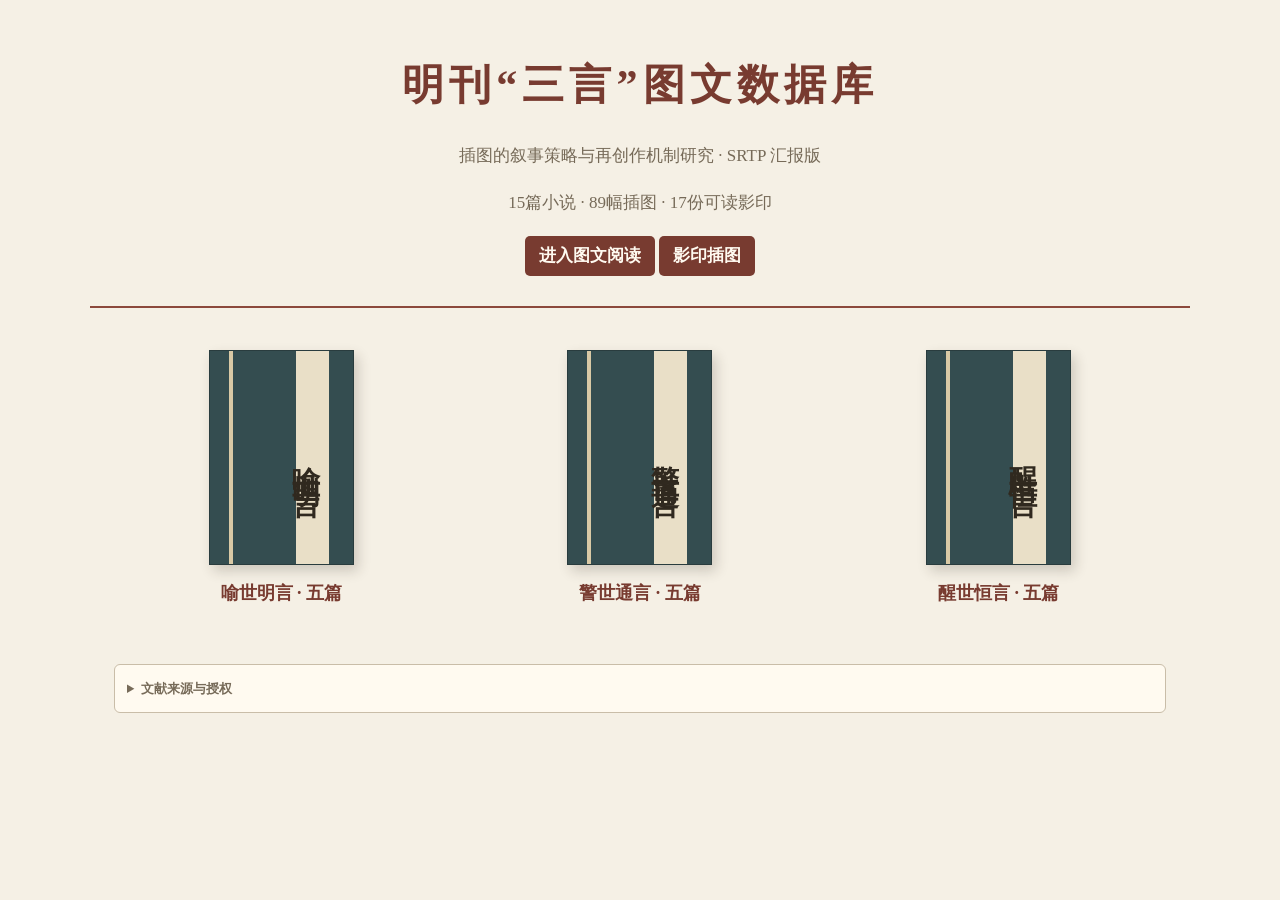
==== commit c7cf2ac0: "Add an illustrated facsimile tab and comparison views" ====
--- a/index.html
+++ b/index.html
@@ -1,4 +1,4 @@
-<!doctype html><html lang="zh-CN"><meta charset="utf-8"><meta name="viewport" content="width=device-width,initial-scale=1"><title>明刊三言图文数据库 · 汇报版</title><style>body{margin:0;background:#f5f0e5;color:#30291f;font:17px/1.8 Georgia,"Songti SC",SimSun,serif}header,main,footer{max-width:1200px;margin:auto;padding:24px}header{border-bottom:2px solid #8c493c}h1,h2,h3{color:#783b30}a{color:#783b30}details{border:1px solid #c9bda8;border-radius:6px;margin:12px 0;padding:12px;background:#fffaf0}summary{cursor:pointer;font-weight:bold} .gallery{display:grid;grid-template-columns:repeat(auto-fit,minmax(min(100%,300px),1fr));gap:16px}.plate{border:1px solid #d5c8b4;padding:12px;min-width:0}.plate img{width:100%;height:320px;object-fit:contain;background:#eee7d8}dl{font-size:14px}dt{font-weight:bold;float:left;clear:left;margin-right:8px}dd{margin:0 0 4px;overflow-wrap:anywhere}pre{white-space:pre-wrap;font:inherit;max-height:65vh;overflow:auto}nav a{margin-right:16px} .compare{display:flex;gap:12px;flex-wrap:wrap}.compare figure{flex:1;min-width:240px;margin:0}.compare img{width:100%;height:480px;object-fit:contain}select{max-width:100%;padding:8px} body{max-width:1100px;margin:auto} .story{scroll-margin-top:12px} .story>summary{font-size:20px} .compare img{height:350px} .notice{font-size:14px} .plate img{height:250px} main{display:grid;grid-template-columns:repeat(3,minmax(0,1fr));gap:24px;align-items:start}header{text-align:center;padding:48px 20px 30px}header h1{font-size:clamp(26px,4vw,42px);letter-spacing:.12em;margin:0}header p{color:#766a58}details.book{border:0;background:transparent;padding:0;margin:0}details.book>summary{list-style:none;display:flex;align-items:center;flex-direction:column;gap:12px;padding:18px;cursor:pointer}details.book>summary::-webkit-details-marker{display:none}.cover{display:flex;align-items:center;justify-content:center;writing-mode:vertical-rl;letter-spacing:.25em;font-size:28px;color:#30291f;background:linear-gradient(90deg,#344d50 0 13%,#d9c9a5 13% 16%,#344d50 16% 60%,#e9dfc7 60% 83%,#344d50 83%);width:145px;height:215px;box-shadow:4px 6px 12px #30291f33;border:1px solid #293c3e;padding-left:48px;box-sizing:border-box}.booklabel{font-size:18px;color:#783b30}.book[open]{grid-column:1/-1}.book[open]>summary{flex-direction:row;justify-content:center}.book[open] .cover{width:60px;height:88px;font-size:15px;padding-left:17px}.story{background:#fffdf7;padding:18px;border-color:#ded3bf}.story>summary{color:#783b30}.story details{border:0;border-top:1px solid #e4dac9;background:transparent;border-radius:0;padding:12px 0}.story pre{max-height:none;line-height:2.05;letter-spacing:.025em;margin:18px auto;max-width:780px;overflow:visible}.credits{grid-column:1/-1;font-size:13px;color:#776b59}.gallery img,.compare img{cursor:zoom-in}dialog{border:0;background:#fffaf0;max-width:94vw;max-height:94vh;padding:12px}dialog img{max-width:88vw;max-height:85vh;object-fit:contain}dialog::backdrop{background:#000a}@media(max-width:600px){main{gap:6px;padding:12px}.cover{width:85px;height:130px;font-size:18px;padding-left:27px}.booklabel{font-size:13px}details.book>summary{padding:5px}.story{padding:10px}}.reader-entry{display:inline-block;padding:5px 14px;border-radius:5px;background:#783b30;color:#fffaf0;text-decoration:none;font-weight:600}.reader-entry:hover{background:#622d24}.read-link{margin:10px 0 4px}</style><header><h1>明刊“三言”图文数据库</h1><p>插图的叙事策略与再创作机制研究 · SRTP 汇报版</p><p>15篇小说 · 89幅插图 · 17份可读影印</p><a class="reader-entry" href="read.html">进入图文阅读</a></header><main><details class="book"><summary><span class="cover">喻世明言</span><span class="booklabel">喻世明言 · 五篇</span></summary><details class="story" id="y01"><summary>蒋兴哥重会珍珠衫</summary><p class="read-link"><a class="reader-entry" href="read.html?story=y01">进入图文阅读</a></p><details open=""><summary>电子正文</summary><pre>仕至千鍾非貴，年過七十常稀，浮名身後有誰知？萬事空花遊戲。休逞少年狂蕩，莫貪花酒便宜。脫離煩惱是和非，隨分安閑得意。
+<!doctype html><html lang="zh-CN"><meta charset="utf-8"><meta name="viewport" content="width=device-width,initial-scale=1"><title>明刊三言图文数据库 · 汇报版</title><style>body{margin:0;background:#f5f0e5;color:#30291f;font:17px/1.8 Georgia,"Songti SC",SimSun,serif}header,main,footer{max-width:1200px;margin:auto;padding:24px}header{border-bottom:2px solid #8c493c}h1,h2,h3{color:#783b30}a{color:#783b30}details{border:1px solid #c9bda8;border-radius:6px;margin:12px 0;padding:12px;background:#fffaf0}summary{cursor:pointer;font-weight:bold} .gallery{display:grid;grid-template-columns:repeat(auto-fit,minmax(min(100%,300px),1fr));gap:16px}.plate{border:1px solid #d5c8b4;padding:12px;min-width:0}.plate img{width:100%;height:320px;object-fit:contain;background:#eee7d8}dl{font-size:14px}dt{font-weight:bold;float:left;clear:left;margin-right:8px}dd{margin:0 0 4px;overflow-wrap:anywhere}pre{white-space:pre-wrap;font:inherit;max-height:65vh;overflow:auto}nav a{margin-right:16px} .compare{display:flex;gap:12px;flex-wrap:wrap}.compare figure{flex:1;min-width:240px;margin:0}.compare img{width:100%;height:480px;object-fit:contain}select{max-width:100%;padding:8px} body{max-width:1100px;margin:auto} .story{scroll-margin-top:12px} .story>summary{font-size:20px} .compare img{height:350px} .notice{font-size:14px} .plate img{height:250px} main{display:grid;grid-template-columns:repeat(3,minmax(0,1fr));gap:24px;align-items:start}header{text-align:center;padding:48px 20px 30px}header h1{font-size:clamp(26px,4vw,42px);letter-spacing:.12em;margin:0}header p{color:#766a58}details.book{border:0;background:transparent;padding:0;margin:0}details.book>summary{list-style:none;display:flex;align-items:center;flex-direction:column;gap:12px;padding:18px;cursor:pointer}details.book>summary::-webkit-details-marker{display:none}.cover{display:flex;align-items:center;justify-content:center;writing-mode:vertical-rl;letter-spacing:.25em;font-size:28px;color:#30291f;background:linear-gradient(90deg,#344d50 0 13%,#d9c9a5 13% 16%,#344d50 16% 60%,#e9dfc7 60% 83%,#344d50 83%);width:145px;height:215px;box-shadow:4px 6px 12px #30291f33;border:1px solid #293c3e;padding-left:48px;box-sizing:border-box}.booklabel{font-size:18px;color:#783b30}.book[open]{grid-column:1/-1}.book[open]>summary{flex-direction:row;justify-content:center}.book[open] .cover{width:60px;height:88px;font-size:15px;padding-left:17px}.story{background:#fffdf7;padding:18px;border-color:#ded3bf}.story>summary{color:#783b30}.story details{border:0;border-top:1px solid #e4dac9;background:transparent;border-radius:0;padding:12px 0}.story pre{max-height:none;line-height:2.05;letter-spacing:.025em;margin:18px auto;max-width:780px;overflow:visible}.credits{grid-column:1/-1;font-size:13px;color:#776b59}.gallery img,.compare img{cursor:zoom-in}dialog{border:0;background:#fffaf0;max-width:94vw;max-height:94vh;padding:12px}dialog img{max-width:88vw;max-height:85vh;object-fit:contain}dialog::backdrop{background:#000a}@media(max-width:600px){main{gap:6px;padding:12px}.cover{width:85px;height:130px;font-size:18px;padding-left:27px}.booklabel{font-size:13px}details.book>summary{padding:5px}.story{padding:10px}}.reader-entry{display:inline-block;padding:5px 14px;border-radius:5px;background:#783b30;color:#fffaf0;text-decoration:none;font-weight:600}.reader-entry:hover{background:#622d24}.read-link{margin:10px 0 4px}</style><header><h1>明刊“三言”图文数据库</h1><p>插图的叙事策略与再创作机制研究 · SRTP 汇报版</p><p>15篇小说 · 89幅插图 · 17份可读影印</p><a class="reader-entry" href="read.html">进入图文阅读</a> <a class="reader-entry" href="read.html?view=illustrations">影印插图</a></header><main><details class="book"><summary><span class="cover">喻世明言</span><span class="booklabel">喻世明言 · 五篇</span></summary><details class="story" id="y01"><summary>蒋兴哥重会珍珠衫</summary><p class="read-link"><a class="reader-entry" href="read.html?story=y01">进入图文阅读</a></p><details open=""><summary>电子正文</summary><pre>仕至千鍾非貴，年過七十常稀，浮名身後有誰知？萬事空花遊戲。休逞少年狂蕩，莫貪花酒便宜。脫離煩惱是和非，隨分安閑得意。
 
 這首詞名為《西江月》，是勸人安分守己，隨緣作樂，莫為「酒」、「色」、「財」、「氣」四字，損卻精神，虧了行止。求快活時非快活，得便宜處失便宜。說起那四字中，總到不得那「色」字利害。眼是情媒，心為慾種。起手時，牽腸掛肚；過後去，喪魄銷魂。假如牆花路柳，偶然適興，無損於事；若是生心設計，敗俗傷風，只圖自己一時歡樂，卻不顧他人的百年恩義－－假如你有嬌妻愛妾，別人調戲上了，你心下如何？古人有四句道得好：
 
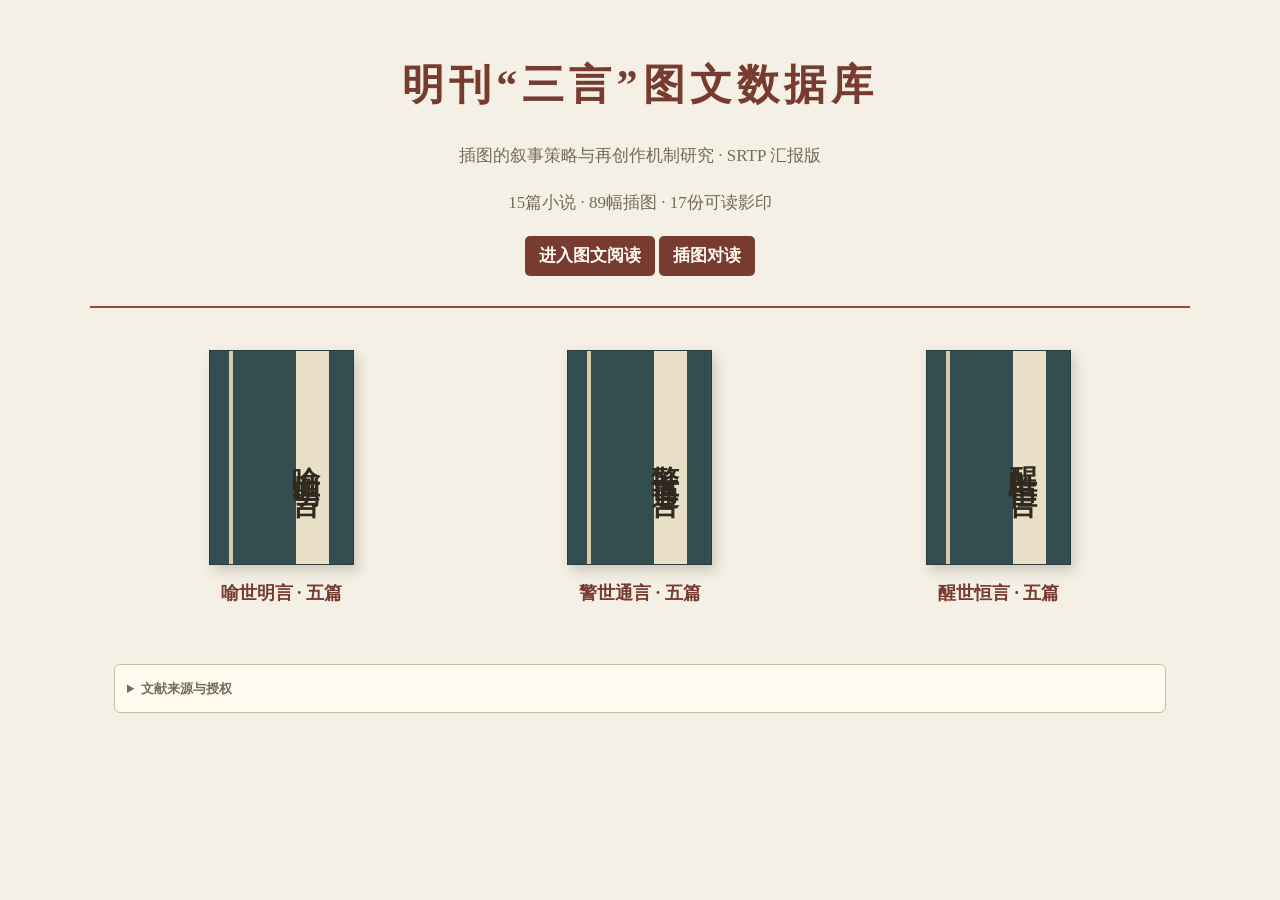
==== commit 9464bead: "Use four reading modes and compare illustrations by edition" ====
--- a/index.html
+++ b/index.html
@@ -1,4 +1,4 @@
-<!doctype html><html lang="zh-CN"><meta charset="utf-8"><meta name="viewport" content="width=device-width,initial-scale=1"><title>明刊三言图文数据库 · 汇报版</title><style>body{margin:0;background:#f5f0e5;color:#30291f;font:17px/1.8 Georgia,"Songti SC",SimSun,serif}header,main,footer{max-width:1200px;margin:auto;padding:24px}header{border-bottom:2px solid #8c493c}h1,h2,h3{color:#783b30}a{color:#783b30}details{border:1px solid #c9bda8;border-radius:6px;margin:12px 0;padding:12px;background:#fffaf0}summary{cursor:pointer;font-weight:bold} .gallery{display:grid;grid-template-columns:repeat(auto-fit,minmax(min(100%,300px),1fr));gap:16px}.plate{border:1px solid #d5c8b4;padding:12px;min-width:0}.plate img{width:100%;height:320px;object-fit:contain;background:#eee7d8}dl{font-size:14px}dt{font-weight:bold;float:left;clear:left;margin-right:8px}dd{margin:0 0 4px;overflow-wrap:anywhere}pre{white-space:pre-wrap;font:inherit;max-height:65vh;overflow:auto}nav a{margin-right:16px} .compare{display:flex;gap:12px;flex-wrap:wrap}.compare figure{flex:1;min-width:240px;margin:0}.compare img{width:100%;height:480px;object-fit:contain}select{max-width:100%;padding:8px} body{max-width:1100px;margin:auto} .story{scroll-margin-top:12px} .story>summary{font-size:20px} .compare img{height:350px} .notice{font-size:14px} .plate img{height:250px} main{display:grid;grid-template-columns:repeat(3,minmax(0,1fr));gap:24px;align-items:start}header{text-align:center;padding:48px 20px 30px}header h1{font-size:clamp(26px,4vw,42px);letter-spacing:.12em;margin:0}header p{color:#766a58}details.book{border:0;background:transparent;padding:0;margin:0}details.book>summary{list-style:none;display:flex;align-items:center;flex-direction:column;gap:12px;padding:18px;cursor:pointer}details.book>summary::-webkit-details-marker{display:none}.cover{display:flex;align-items:center;justify-content:center;writing-mode:vertical-rl;letter-spacing:.25em;font-size:28px;color:#30291f;background:linear-gradient(90deg,#344d50 0 13%,#d9c9a5 13% 16%,#344d50 16% 60%,#e9dfc7 60% 83%,#344d50 83%);width:145px;height:215px;box-shadow:4px 6px 12px #30291f33;border:1px solid #293c3e;padding-left:48px;box-sizing:border-box}.booklabel{font-size:18px;color:#783b30}.book[open]{grid-column:1/-1}.book[open]>summary{flex-direction:row;justify-content:center}.book[open] .cover{width:60px;height:88px;font-size:15px;padding-left:17px}.story{background:#fffdf7;padding:18px;border-color:#ded3bf}.story>summary{color:#783b30}.story details{border:0;border-top:1px solid #e4dac9;background:transparent;border-radius:0;padding:12px 0}.story pre{max-height:none;line-height:2.05;letter-spacing:.025em;margin:18px auto;max-width:780px;overflow:visible}.credits{grid-column:1/-1;font-size:13px;color:#776b59}.gallery img,.compare img{cursor:zoom-in}dialog{border:0;background:#fffaf0;max-width:94vw;max-height:94vh;padding:12px}dialog img{max-width:88vw;max-height:85vh;object-fit:contain}dialog::backdrop{background:#000a}@media(max-width:600px){main{gap:6px;padding:12px}.cover{width:85px;height:130px;font-size:18px;padding-left:27px}.booklabel{font-size:13px}details.book>summary{padding:5px}.story{padding:10px}}.reader-entry{display:inline-block;padding:5px 14px;border-radius:5px;background:#783b30;color:#fffaf0;text-decoration:none;font-weight:600}.reader-entry:hover{background:#622d24}.read-link{margin:10px 0 4px}</style><header><h1>明刊“三言”图文数据库</h1><p>插图的叙事策略与再创作机制研究 · SRTP 汇报版</p><p>15篇小说 · 89幅插图 · 17份可读影印</p><a class="reader-entry" href="read.html">进入图文阅读</a> <a class="reader-entry" href="read.html?view=illustrations">影印插图</a></header><main><details class="book"><summary><span class="cover">喻世明言</span><span class="booklabel">喻世明言 · 五篇</span></summary><details class="story" id="y01"><summary>蒋兴哥重会珍珠衫</summary><p class="read-link"><a class="reader-entry" href="read.html?story=y01">进入图文阅读</a></p><details open=""><summary>电子正文</summary><pre>仕至千鍾非貴，年過七十常稀，浮名身後有誰知？萬事空花遊戲。休逞少年狂蕩，莫貪花酒便宜。脫離煩惱是和非，隨分安閑得意。
+<!doctype html><html lang="zh-CN"><meta charset="utf-8"><meta name="viewport" content="width=device-width,initial-scale=1"><title>明刊三言图文数据库 · 汇报版</title><style>body{margin:0;background:#f5f0e5;color:#30291f;font:17px/1.8 Georgia,"Songti SC",SimSun,serif}header,main,footer{max-width:1200px;margin:auto;padding:24px}header{border-bottom:2px solid #8c493c}h1,h2,h3{color:#783b30}a{color:#783b30}details{border:1px solid #c9bda8;border-radius:6px;margin:12px 0;padding:12px;background:#fffaf0}summary{cursor:pointer;font-weight:bold} .gallery{display:grid;grid-template-columns:repeat(auto-fit,minmax(min(100%,300px),1fr));gap:16px}.plate{border:1px solid #d5c8b4;padding:12px;min-width:0}.plate img{width:100%;height:320px;object-fit:contain;background:#eee7d8}dl{font-size:14px}dt{font-weight:bold;float:left;clear:left;margin-right:8px}dd{margin:0 0 4px;overflow-wrap:anywhere}pre{white-space:pre-wrap;font:inherit;max-height:65vh;overflow:auto}nav a{margin-right:16px} .compare{display:flex;gap:12px;flex-wrap:wrap}.compare figure{flex:1;min-width:240px;margin:0}.compare img{width:100%;height:480px;object-fit:contain}select{max-width:100%;padding:8px} body{max-width:1100px;margin:auto} .story{scroll-margin-top:12px} .story>summary{font-size:20px} .compare img{height:350px} .notice{font-size:14px} .plate img{height:250px} main{display:grid;grid-template-columns:repeat(3,minmax(0,1fr));gap:24px;align-items:start}header{text-align:center;padding:48px 20px 30px}header h1{font-size:clamp(26px,4vw,42px);letter-spacing:.12em;margin:0}header p{color:#766a58}details.book{border:0;background:transparent;padding:0;margin:0}details.book>summary{list-style:none;display:flex;align-items:center;flex-direction:column;gap:12px;padding:18px;cursor:pointer}details.book>summary::-webkit-details-marker{display:none}.cover{display:flex;align-items:center;justify-content:center;writing-mode:vertical-rl;letter-spacing:.25em;font-size:28px;color:#30291f;background:linear-gradient(90deg,#344d50 0 13%,#d9c9a5 13% 16%,#344d50 16% 60%,#e9dfc7 60% 83%,#344d50 83%);width:145px;height:215px;box-shadow:4px 6px 12px #30291f33;border:1px solid #293c3e;padding-left:48px;box-sizing:border-box}.booklabel{font-size:18px;color:#783b30}.book[open]{grid-column:1/-1}.book[open]>summary{flex-direction:row;justify-content:center}.book[open] .cover{width:60px;height:88px;font-size:15px;padding-left:17px}.story{background:#fffdf7;padding:18px;border-color:#ded3bf}.story>summary{color:#783b30}.story details{border:0;border-top:1px solid #e4dac9;background:transparent;border-radius:0;padding:12px 0}.story pre{max-height:none;line-height:2.05;letter-spacing:.025em;margin:18px auto;max-width:780px;overflow:visible}.credits{grid-column:1/-1;font-size:13px;color:#776b59}.gallery img,.compare img{cursor:zoom-in}dialog{border:0;background:#fffaf0;max-width:94vw;max-height:94vh;padding:12px}dialog img{max-width:88vw;max-height:85vh;object-fit:contain}dialog::backdrop{background:#000a}@media(max-width:600px){main{gap:6px;padding:12px}.cover{width:85px;height:130px;font-size:18px;padding-left:27px}.booklabel{font-size:13px}details.book>summary{padding:5px}.story{padding:10px}}.reader-entry{display:inline-block;padding:5px 14px;border-radius:5px;background:#783b30;color:#fffaf0;text-decoration:none;font-weight:600}.reader-entry:hover{background:#622d24}.read-link{margin:10px 0 4px}</style><header><h1>明刊“三言”图文数据库</h1><p>插图的叙事策略与再创作机制研究 · SRTP 汇报版</p><p>15篇小说 · 89幅插图 · 17份可读影印</p><a class="reader-entry" href="read.html">进入图文阅读</a> <a class="reader-entry" href="read.html?view=illustrations">插图对读</a></header><main><details class="book"><summary><span class="cover">喻世明言</span><span class="booklabel">喻世明言 · 五篇</span></summary><details class="story" id="y01"><summary>蒋兴哥重会珍珠衫</summary><p class="read-link"><a class="reader-entry" href="read.html?story=y01">进入图文阅读</a></p><details open=""><summary>电子正文</summary><pre>仕至千鍾非貴，年過七十常稀，浮名身後有誰知？萬事空花遊戲。休逞少年狂蕩，莫貪花酒便宜。脫離煩惱是和非，隨分安閑得意。
 
 這首詞名為《西江月》，是勸人安分守己，隨緣作樂，莫為「酒」、「色」、「財」、「氣」四字，損卻精神，虧了行止。求快活時非快活，得便宜處失便宜。說起那四字中，總到不得那「色」字利害。眼是情媒，心為慾種。起手時，牽腸掛肚；過後去，喪魄銷魂。假如牆花路柳，偶然適興，無損於事；若是生心設計，敗俗傷風，只圖自己一時歡樂，卻不顧他人的百年恩義－－假如你有嬌妻愛妾，別人調戲上了，你心下如何？古人有四句道得好：
 
